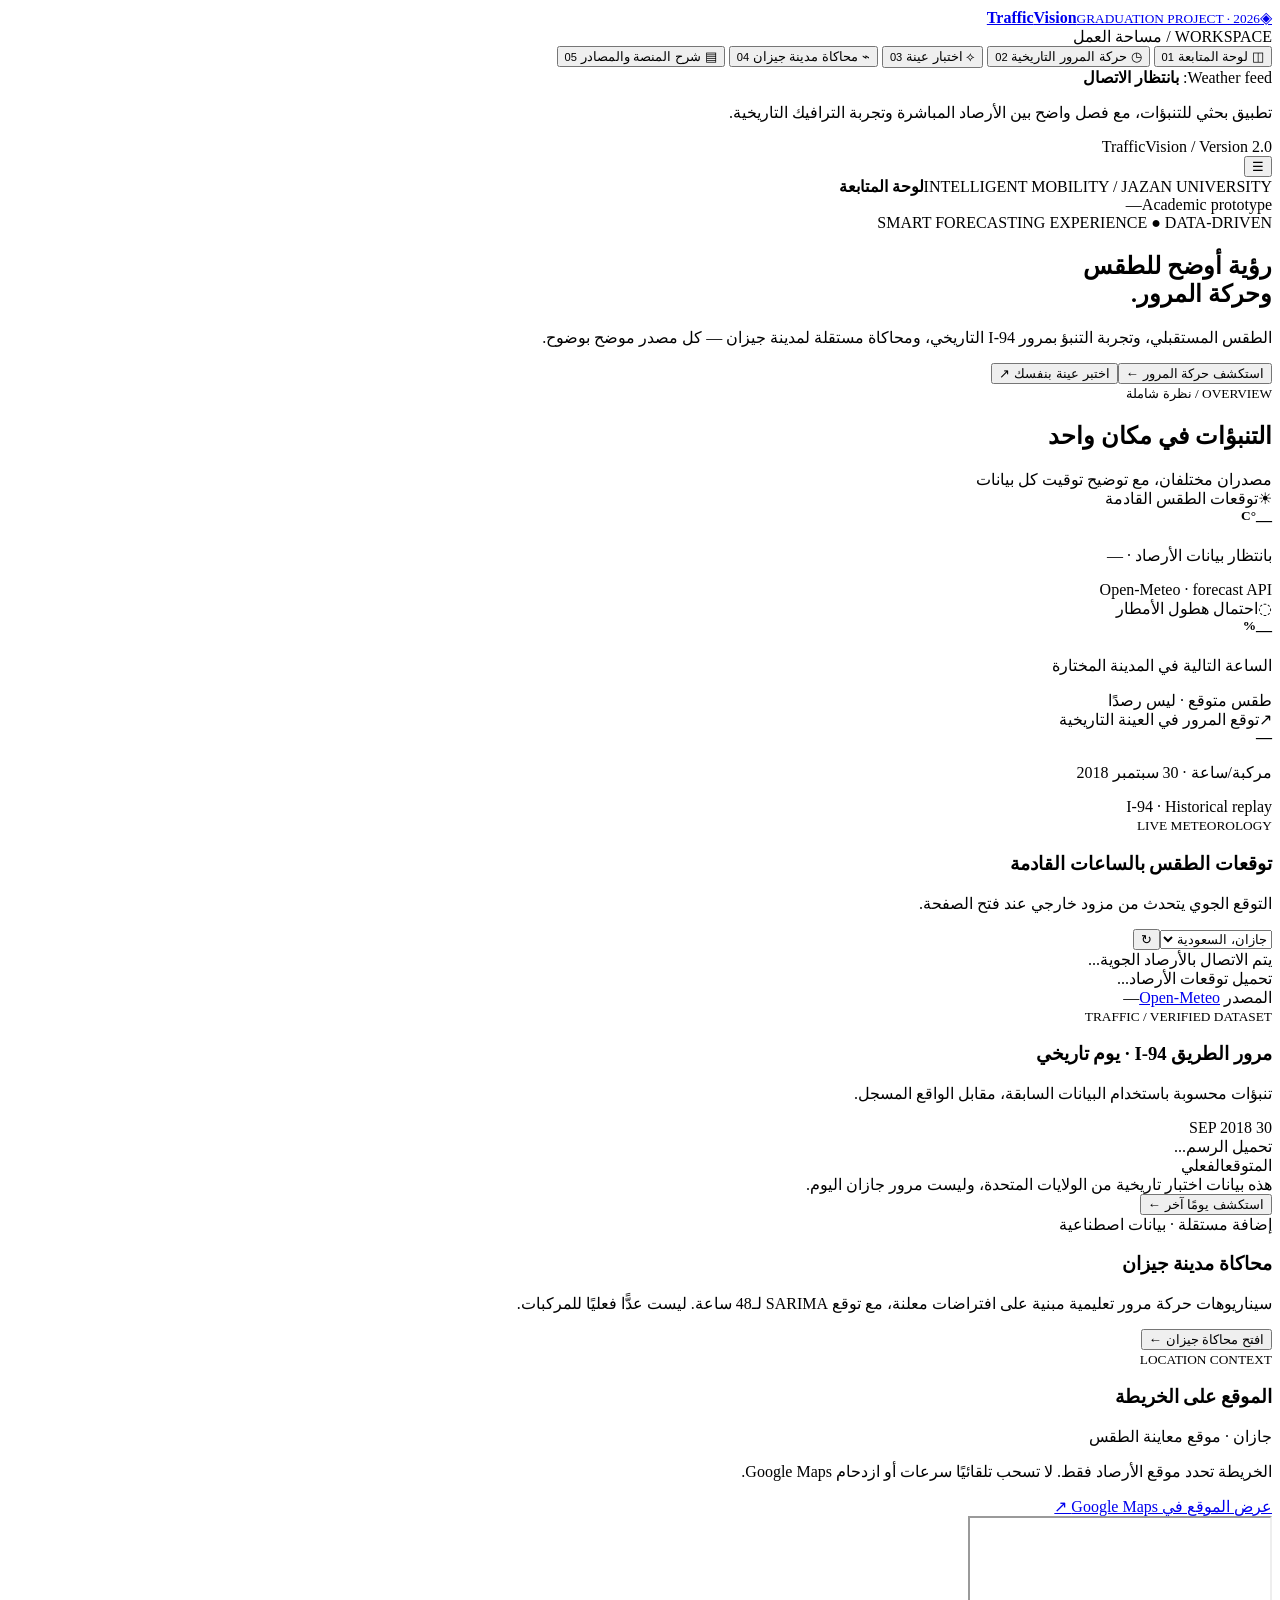
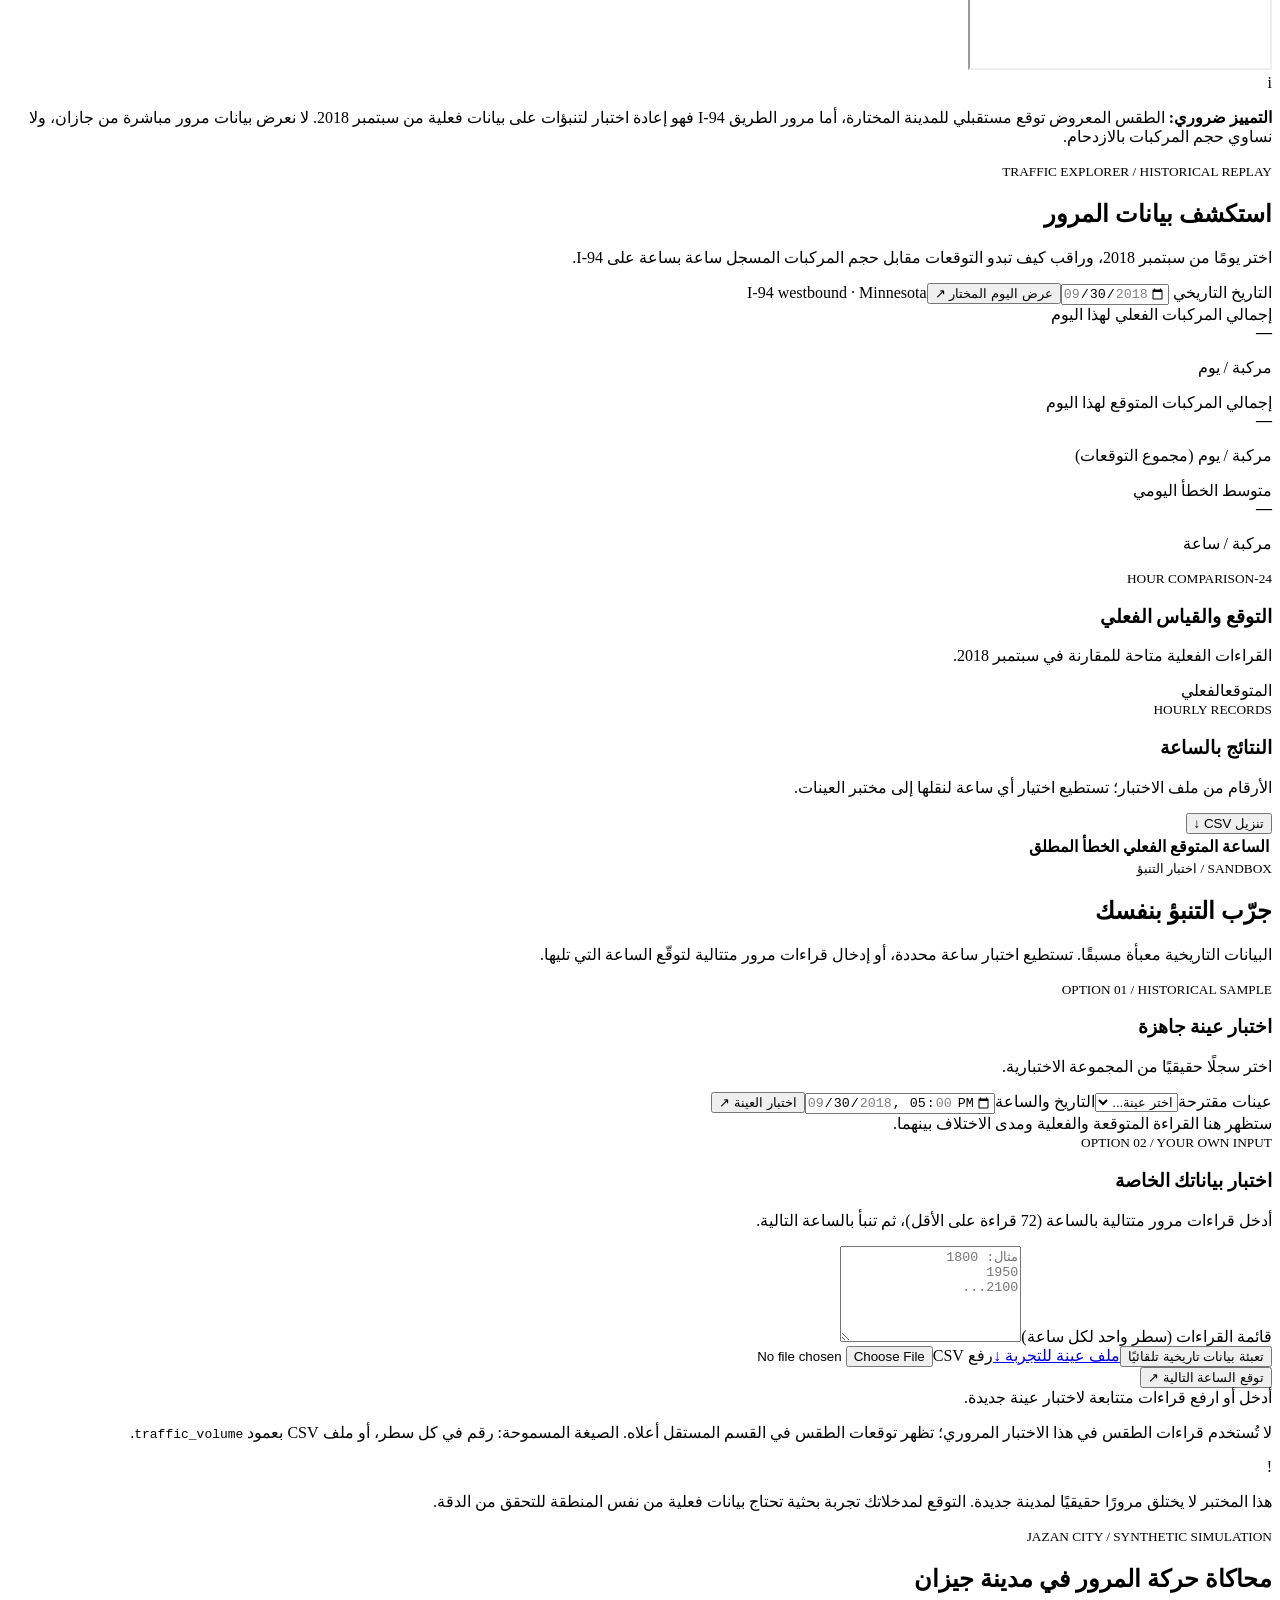
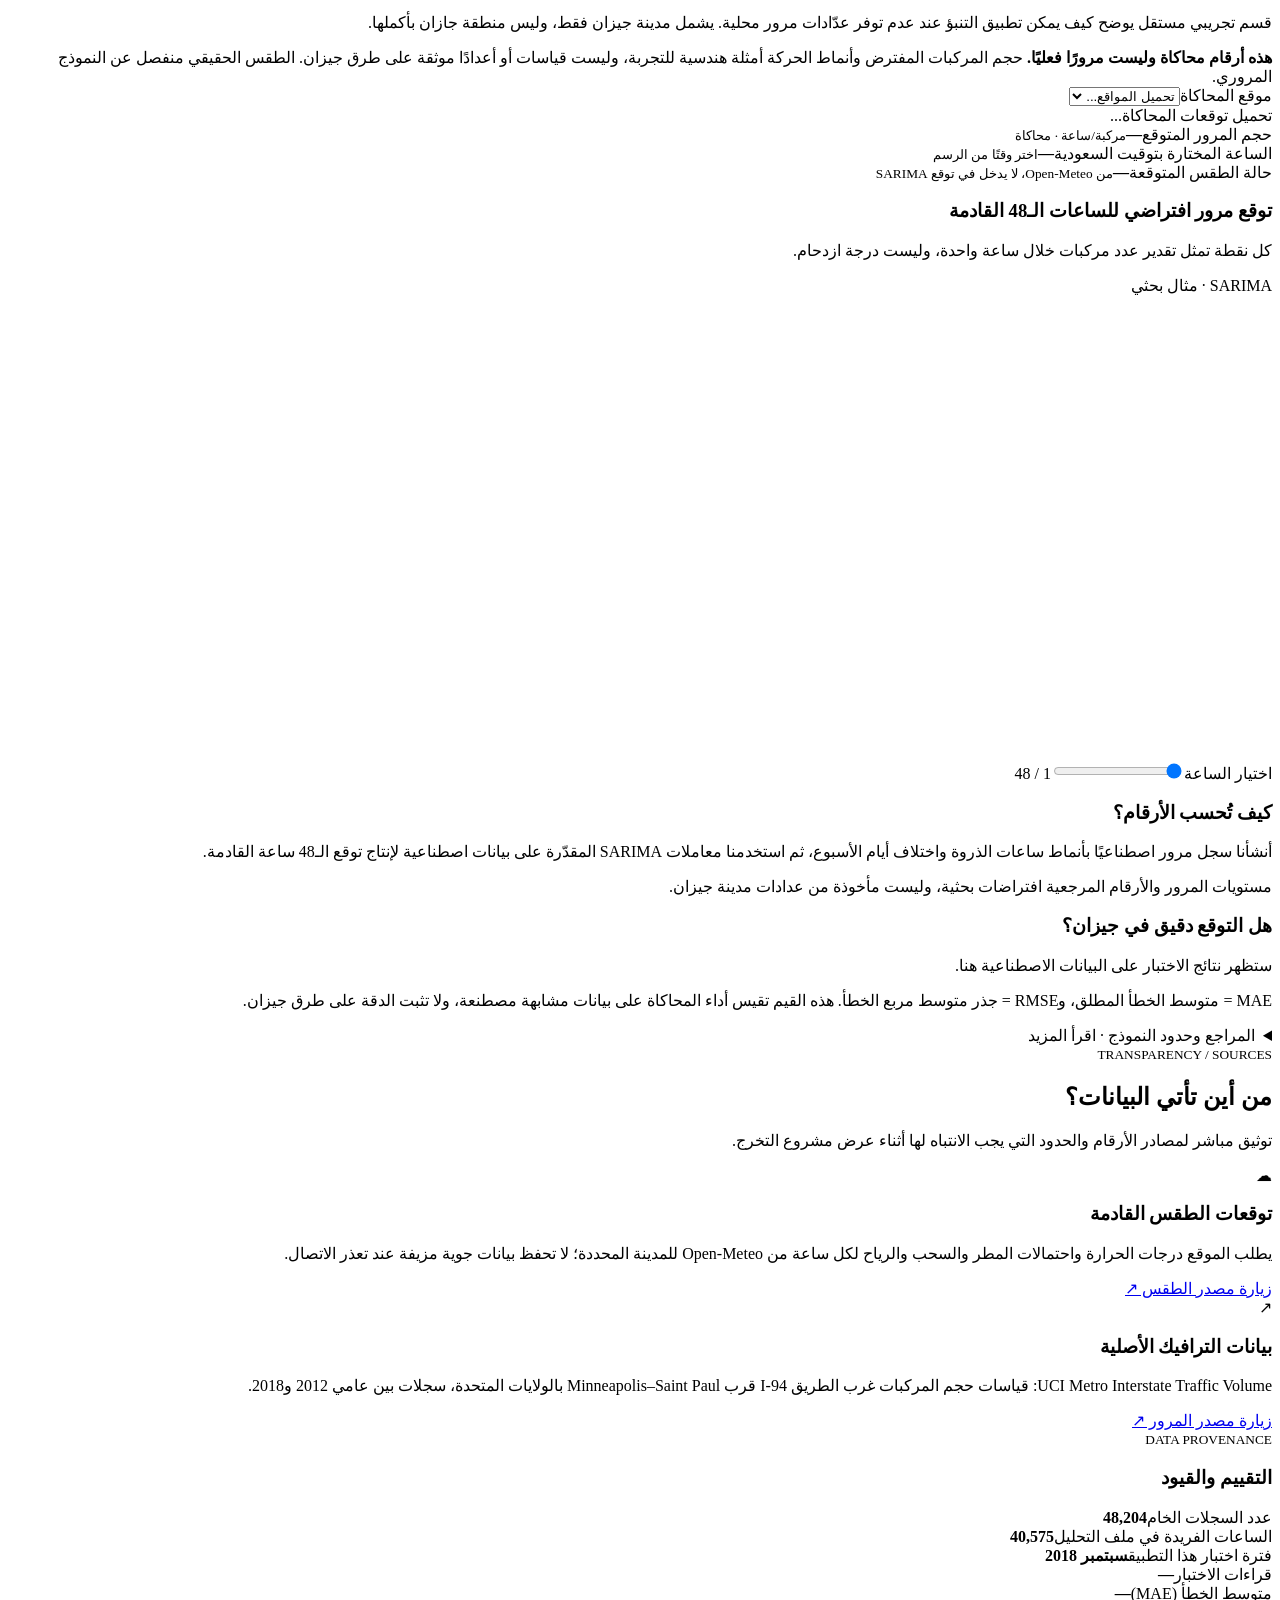
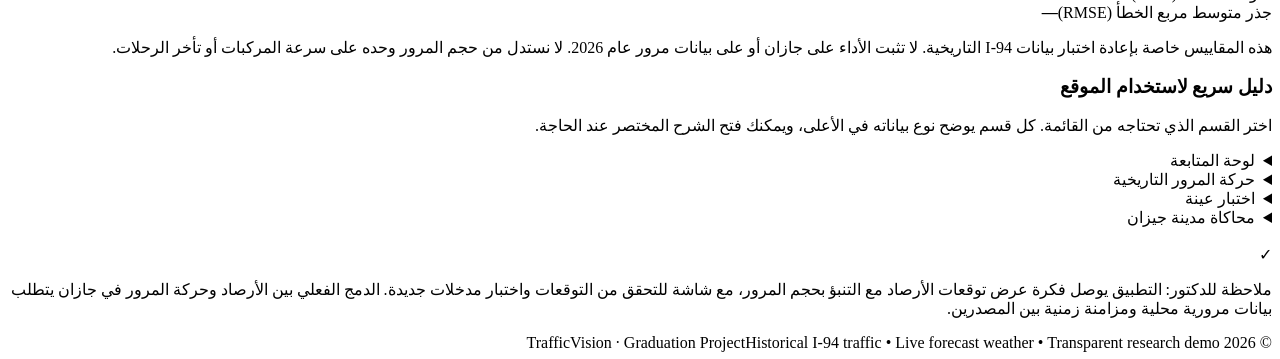
==== index.html @ 0b97400c "Add files via upload" ====
<!doctype html>
<html lang="ar" dir="rtl">
<head>
 <meta charset="utf-8"><meta name="viewport" content="width=device-width, initial-scale=1">
 <meta name="theme-color" content="#071e2c"><meta name="description" content="TrafficVision - تطبيق مشروع التخرج: طقس متوقع حي، وتنبؤ مرور قابل للاختبار من بيانات تاريخية موثقة.">
 <title>TrafficVision | Smart Traffic & Weather</title>
 <link rel="icon" href="/static/icon.svg" type="image/svg+xml">
 <link rel="preconnect" href="https://fonts.googleapis.com"><link rel="preconnect" href="https://fonts.gstatic.com" crossorigin>
 <link href="https://fonts.googleapis.com/css2?family=IBM+Plex+Sans+Arabic:wght@400;500;600;700&family=DM+Sans:wght@400;500;600;700;800&display=swap" rel="stylesheet">
 <link rel="stylesheet" href="/static/style.css">
 <script src="/static/app.js" defer></script>
</head>
<body>
<div class="layout">
 <aside class="sidebar" id="sidebar">
  <a class="brand" href="#overview"><span class="logo">◈</span><span><strong>Traffic<span>Vision</span></strong><small>GRADUATION PROJECT · 2026</small></span></a>
  <div class="nav-label">WORKSPACE / مساحة العمل</div>
  <nav class="navigation">
   <button class="nav active" data-screen="overview"><span class="nav-icon">◫</span> لوحة المتابعة <small>01</small></button>
   <button class="nav" data-screen="history"><span class="nav-icon">◷</span> حركة المرور التاريخية <small>02</small></button>
   <button class="nav" data-screen="lab"><span class="nav-icon">⟡</span> اختبار عينة <small>03</small></button>
   <button class="nav" data-screen="jazan"><span class="nav-icon">⌁</span> محاكاة مدينة جيزان <small>04</small></button>
   <button class="nav" data-screen="sources"><span class="nav-icon">▤</span> شرح المنصة والمصادر <small>05</small></button>
  </nav>
  <div class="sidebar-bottom"><div class="pulse-line"><i></i><span>Weather feed: <b id="side-weather">بانتظار الاتصال</b></span></div><p>تطبيق بحثي للتنبؤات، مع فصل واضح بين الأرصاد المباشرة وتجربة الترافيك التاريخية.</p><span class="edition">TrafficVision / Version 2.0</span></div>
 </aside>
 <div class="workspace">
  <header class="topbar"><div class="titlebar"><button class="menu" id="menuButton" aria-label="إظهار القائمة">☰</button><div><span class="breadcrumbs">INTELLIGENT MOBILITY / JAZAN UNIVERSITY</span><strong id="headerName">لوحة المتابعة</strong></div></div><div class="top-right"><span class="pill"><span class="pulse"></span>Academic prototype</span><span class="top-clock" id="clock">—</span></div></header>
  <main>
   <section id="overview" class="screen active">
    <div class="hero"><div><span class="hero-label">SMART FORECASTING EXPERIENCE <em>●</em> DATA-DRIVEN</span><h1>رؤية أوضح للطقس<br>وحركة <span>المرور.</span></h1><p>الطقس المستقبلي، وتجربة التنبؤ بمرور I‑94 التاريخي، ومحاكاة مستقلة لمدينة جيزان — كل مصدر موضح بوضوح.</p><div class="hero-links"><button class="btn light" data-go="history">استكشف حركة المرور <span>←</span></button><button class="btn outline-light" data-go="lab">اختبر عينة بنفسك ↗</button></div></div></div>
    <div class="section-heading"><div><small class="eyebrow">OVERVIEW / نظرة شاملة</small><h2>التنبؤات في مكان واحد</h2></div><span class="subtle">مصدران مختلفان، مع توضيح توقيت كل بيانات</span></div>
    <div class="kpis">
     <article class="kpi"><div class="kpi-label"><span class="kpi-icon sun">☀</span><span>توقعات الطقس القادمة</span></div><strong id="kpi-temp">—<sup>°C</sup></strong><p><span id="kpi-weather-desc">بانتظار بيانات الأرصاد</span> · <span id="kpi-weather-hour">—</span></p><span class="source-tag">Open-Meteo · forecast API</span></article>
     <article class="kpi"><div class="kpi-label"><span class="kpi-icon rain">◌</span><span>احتمال هطول الأمطار</span></div><strong id="kpi-rain">—<sup>%</sup></strong><p>الساعة التالية في المدينة المختارة</p><span class="source-tag">طقس متوقع · ليس رصدًا</span></article>
     <article class="kpi"><div class="kpi-label"><span class="kpi-icon traffic">↗</span><span>توقع المرور في العينة التاريخية</span></div><strong id="kpi-traffic">—</strong><p>مركبة/ساعة · <span id="kpi-traffic-time">30 سبتمبر 2018</span></p><span class="source-tag" id="kpi-traffic-source">I‑94 · Historical replay</span></article>
    </div>
    <div class="split main-split">
     <article class="panel"><div class="panel-head"><div><small class="eyebrow">LIVE METEOROLOGY</small><h3>توقعات الطقس بالساعات القادمة</h3><p>التوقع الجوي يتحدث من مزود خارجي عند فتح الصفحة.</p></div><div class="head-actions"><select id="city" aria-label="مدينة الطقس"><option value="jazan">جازان، السعودية</option><option value="minneapolis">مينيسوتا، أمريكا</option></select><button class="icon-btn" id="refresh" aria-label="تحديث بيانات الطقس">↻</button></div></div><div id="weather-status" class="info-banner">يتم الاتصال بالأرصاد الجوية...</div><div id="weather-list" class="forecast-list"><div class="loader">تحميل توقعات الأرصاد...</div></div><div class="panel-foot">المصدر <a href="https://open-meteo.com/en/docs" target="_blank" rel="noopener noreferrer">Open-Meteo</a><span id="weather-update">—</span></div></article>
     <article class="panel"><div class="panel-head"><div><small class="eyebrow">TRAFFIC / VERIFIED DATASET</small><h3>مرور الطريق I‑94 · يوم تاريخي</h3><p>تنبؤات محسوبة باستخدام البيانات السابقة، مقابل الواقع المسجل.</p></div><span class="badge-gray">30 SEP 2018</span></div><div class="mini-chart" id="overview-chart"><div class="loader">تحميل الرسم...</div></div><div class="legend"><span><i class="dot teal"></i>المتوقع</span><span><i class="dot violet"></i>الفعلي</span></div><div class="history-message">هذه بيانات اختبار تاريخية من الولايات المتحدة، وليست مرور جازان اليوم.</div><button class="text-link" data-go="history">استكشف يومًا آخر ←</button></article>
    </div>
    <div class="jazan-entry"><div><span class="tag-soft">إضافة مستقلة · بيانات اصطناعية</span><h3>محاكاة مدينة جيزان</h3><p>سيناريوهات حركة مرور تعليمية مبنية على افتراضات معلنة، مع توقع SARIMA لـ48 ساعة. ليست عدًّا فعليًا للمركبات.</p></div><button class="btn dark" data-go="jazan">افتح محاكاة جيزان ←</button></div>
    <article class="panel map-context"><div><small class="eyebrow">LOCATION CONTEXT</small><h3>الموقع على الخريطة</h3><p id="map-region">جازان · موقع معاينة الطقس</p><p>الخريطة تحدد موقع الأرصاد فقط. لا تسحب تلقائيًا سرعات أو ازدحام Google Maps.</p><a id="map-link" href="https://www.google.com/maps/search/?api=1&query=Jazan" target="_blank" rel="noopener noreferrer">عرض الموقع في Google Maps ↗</a></div><iframe id="map-frame" loading="lazy" title="خريطة المدينة المختارة" referrerpolicy="no-referrer" aria-label="خريطة توضح موقع المدينة"></iframe></article>
    <div class="notice"><span>i</span><p><b>التمييز ضروري:</b> الطقس المعروض توقع مستقبلي للمدينة المختارة، أما مرور الطريق I‑94 فهو إعادة اختبار لتنبؤات على بيانات فعلية من سبتمبر 2018. لا نعرض بيانات مرور مباشرة من جازان، ولا نساوي حجم المركبات بالازدحام.</p></div>
   </section>
   <section id="history" class="screen">
    <div class="page-intro"><small class="eyebrow">TRAFFIC EXPLORER / HISTORICAL REPLAY</small><h1>استكشف بيانات المرور</h1><p>اختر يومًا من سبتمبر 2018، وراقب كيف تبدو التوقعات مقابل حجم المركبات المسجل ساعة بساعة على I‑94.</p></div>
    <div class="toolbar"><label>التاريخ التاريخي <input id="traffic-date" type="date" min="2018-09-01" max="2018-09-30" value="2018-09-30"></label><button class="btn dark" id="load-date">عرض اليوم المختار ↗</button><span class="toolbar-note">I‑94 westbound · Minnesota</span></div>
    <div class="kpis compact"><article class="kpi"><div class="kpi-label">إجمالي المركبات الفعلي لهذا اليوم</div><strong id="day-actual">—</strong><p>مركبة / يوم</p></article><article class="kpi"><div class="kpi-label">إجمالي المركبات المتوقع لهذا اليوم</div><strong id="day-forecast">—</strong><p>مركبة / يوم (مجموع التوقعات)</p></article><article class="kpi"><div class="kpi-label">متوسط الخطأ اليومي</div><strong id="day-error">—</strong><p>مركبة / ساعة</p></article></div>
    <article class="panel chart-panel"><div class="panel-head"><div><small class="eyebrow">24-HOUR COMPARISON</small><h3>التوقع والقياس الفعلي</h3><p id="traffic-chart-note">القراءات الفعلية متاحة للمقارنة في سبتمبر 2018.</p></div></div><div id="traffic-chart" class="big-chart"></div><div class="legend"><span><i class="dot teal"></i>المتوقع</span><span><i class="dot violet"></i>الفعلي</span></div></article>
    <article class="panel"><div class="panel-head"><div><small class="eyebrow">HOURLY RECORDS</small><h3>النتائج بالساعة</h3><p>الأرقام من ملف الاختبار؛ تستطيع اختيار أي ساعة لنقلها إلى مختبر العينات.</p></div><button id="download-day" class="btn secondary">تنزيل CSV ↓</button></div><div class="table-scroller"><table><thead><tr><th>الساعة</th><th>المتوقع</th><th>الفعلي</th><th>الخطأ المطلق</th><th></th></tr></thead><tbody id="traffic-rows"></tbody></table></div></article>
   </section>
   <section id="lab" class="screen">
    <div class="page-intro"><small class="eyebrow">SANDBOX / اختبار التنبؤ</small><h1>جرّب التنبؤ بنفسك</h1><p>البيانات التاريخية معبأة مسبقًا. تستطيع اختبار ساعة محددة، أو إدخال قراءات مرور متتالية لتوقّع الساعة التي تليها.</p></div>
    <div class="lab-grid"><article class="panel"><div class="panel-head"><div><small class="eyebrow">OPTION 01 / HISTORICAL SAMPLE</small><h3>اختبار عينة جاهزة</h3><p>اختر سجلًا حقيقيًا من المجموعة الاختبارية.</p></div></div><form id="sample-form"><label class="form-label">عينات مقترحة<select id="sample-presets"><option value="">اختر عينة...</option></select></label><label class="form-label">التاريخ والساعة<input id="sample-time" type="datetime-local" min="2018-09-01T00:00" max="2018-09-30T23:00" value="2018-09-30T17:00" required step="3600"></label><button type="submit" class="btn dark wide">اختبار العينة ↗</button></form><div id="sample-result" class="result-empty">ستظهر هنا القراءة المتوقعة والفعلية ومدى الاختلاف بينهما.</div></article>
    <article class="panel"><div class="panel-head"><div><small class="eyebrow">OPTION 02 / YOUR OWN INPUT</small><h3>اختبار بياناتك الخاصة</h3><p>أدخل قراءات مرور متتالية بالساعة (72 قراءة على الأقل)، ثم تنبأ بالساعة التالية.</p></div></div><label class="form-label">قائمة القراءات (سطر واحد لكل ساعة)<textarea id="manual-readings" rows="6" placeholder="مثال: 1800&#10;1950&#10;2100..."></textarea></label><div class="input-actions"><button class="btn secondary" id="fill-demo">تعبئة بيانات تاريخية تلقائيًا</button><a class="upload-label" href="/static/sample_72_hours.csv" download>ملف عينة للتجربة ↓</a><label class="upload-label">رفع CSV<input id="upload-csv" type="file" accept=".csv,text/csv"></label></div><button class="btn dark wide" id="manual-run">توقع الساعة التالية ↗</button><div id="manual-result" class="result-empty">أدخل أو ارفع قراءات متتابعة لاختبار عينة جديدة.</div><p class="inline-note">لا تُستخدم قراءات الطقس في هذا الاختبار المروري؛ تظهر توقعات الطقس في القسم المستقل أعلاه. الصيغة المسموحة: رقم في كل سطر، أو ملف CSV بعمود <code>traffic_volume</code>.</p></article></div>
    <div class="notice"><span>!</span><p>هذا المختبر لا يختلق مرورًا حقيقيًا لمدينة جديدة. التوقع لمدخلاتك تجربة بحثية تحتاج بيانات فعلية من نفس المنطقة للتحقق من الدقة.</p></div>
   </section>

   <section id="jazan" class="screen" aria-labelledby="jazan-title">
    <div class="page-intro"><small class="eyebrow">JAZAN CITY / SYNTHETIC SIMULATION</small><h1 id="jazan-title">محاكاة حركة المرور في مدينة جيزان</h1><p>قسم تجريبي مستقل يوضح كيف يمكن تطبيق التنبؤ عند عدم توفر عدّادات مرور محلية. يشمل مدينة جيزان فقط، وليس منطقة جازان بأكملها.</p></div>
    <div class="sim-alert" role="note"><strong>هذه أرقام محاكاة وليست مرورًا فعليًا.</strong> حجم المركبات المفترض وأنماط الحركة أمثلة هندسية للتجربة، وليست قياسات أو أعدادًا موثقة على طرق جيزان. الطقس الحقيقي منفصل عن النموذج المروري.</div>
    <article class="panel sim-panel">
     <div class="sim-control-row">
      <label class="sim-control">موقع المحاكاة<select id="jazan-road" aria-label="اختر محور المحاكاة"><option>تحميل المواقع...</option></select></label>
      <div class="sim-status" id="jazan-status" aria-live="polite">تحميل توقعات المحاكاة...</div>
     </div>
     <div class="sim-stats">
      <div class="sim-stat"><span>حجم المرور المتوقع</span><strong id="jazan-volume">—</strong><small>مركبة/ساعة · محاكاة</small></div>
      <div class="sim-stat"><span>الساعة المختارة بتوقيت السعودية</span><strong class="sim-small" id="jazan-time">—</strong><small>اختر وقتًا من الرسم</small></div>
      <div class="sim-stat"><span>حالة الطقس المتوقعة</span><strong class="sim-small" id="jazan-weather">—</strong><small id="jazan-weather-note">من Open-Meteo، لا يدخل في توقع SARIMA</small></div>
     </div>
     <div class="sim-chart-head"><div><h3>توقع مرور افتراضي للساعات الـ48 القادمة</h3><p>كل نقطة تمثل تقدير عدد مركبات خلال ساعة واحدة، وليست درجة ازدحام.</p></div><span class="tag-soft">SARIMA · مثال بحثي</span></div>
     <div class="sim-figure"><svg id="jazan-chart" viewBox="0 0 780 285" role="img" aria-label="الرسم البياني لتوقع حركة المرور الاصطناعية" preserveAspectRatio="xMidYMid meet"></svg></div>
     <div class="sim-slider"><label for="jazan-hour">اختيار الساعة</label><input type="range" id="jazan-hour" min="0" max="47" value="0" aria-label="حدد ساعة التنبؤ"><span id="jazan-hour-count">1 / 48</span></div>
    </article>
    <div class="sim-explain-grid">
     <article class="panel sim-info"><h3>كيف تُحسب الأرقام؟</h3><p>أنشأنا سجل مرور اصطناعيًا بأنماط ساعات الذروة واختلاف أيام الأسبوع، ثم استخدمنا معاملات SARIMA المقدّرة على بيانات اصطناعية لإنتاج توقع الـ48 ساعة القادمة.</p><p class="sim-muted">مستويات المرور والأرقام المرجعية افتراضات بحثية، وليست مأخوذة من عدادات مدينة جيزان.</p></article>
     <article class="panel sim-info"><h3>هل التوقع دقيق في جيزان؟</h3><p id="jazan-metrics">ستظهر نتائج الاختبار على البيانات الاصطناعية هنا.</p><p class="sim-muted">MAE = متوسط الخطأ المطلق، وRMSE = جذر متوسط مربع الخطأ. هذه القيم تقيس أداء المحاكاة على بيانات مشابهة مصطنعة، ولا تثبت الدقة على طرق جيزان.</p></article>
    </div>
    <details class="sim-details"><summary>المراجع وحدود النموذج · اقرأ المزيد</summary><div><p>استُخدم تقرير UN-Habitat لتحديد نطاق مدينة جيزان وسياقها العمراني، وإرشادات FHWA كمصدر لمبدأ التغير المروري عبر الساعات والأيام. <strong>لم تُستخرج أعداد مركبات محلية من هذه المراجع.</strong> تعرض خدمة Open-Meteo طقسًا متوقعًا منفصلًا، ولا تُستخدم هذه القراءات في حساب SARIMA هنا.</p><p><a href="https://unhabitat.org/jazan-city-profile" target="_blank" rel="noopener noreferrer">UN-Habitat: Jazan City Profile ↗</a> · <a href="https://www.fhwa.dot.gov/policyinformation/tmguide/tmg_2022/traffic-data-methodologies.cfm" target="_blank" rel="noopener noreferrer">FHWA: Traffic Monitoring Guide ↗</a> · <a href="https://open-meteo.com/en/docs" target="_blank" rel="noopener noreferrer">Open-Meteo ↗</a></p><p>السيناريو يشمل محور طريق الملك فهد وطريق الملك عبدالعزيز ونطاقًا افتراضيًا لوسط المدينة. وجود اسم طريق لا يعني تركيب عداد فيه، ولا يمكن استنتاج سرعة الطريق أو مدة الرحلة أو مستوى الازدحام من حجم المركبات وحده.</p></div></details>
   </section>
   <section id="sources" class="screen"><div class="page-intro"><small class="eyebrow">TRANSPARENCY / SOURCES</small><h1>من أين تأتي البيانات؟</h1><p>توثيق مباشر لمصادر الأرقام والحدود التي يجب الانتباه لها أثناء عرض مشروع التخرج.</p></div>
    <div class="source-grid"><article class="panel source-card"><span class="source-symbol">☁</span><h3>توقعات الطقس القادمة</h3><p>يطلب الموقع درجات الحرارة واحتمالات المطر والسحب والرياح لكل ساعة من Open-Meteo للمدينة المحددة؛ لا تحفظ بيانات جوية مزيفة عند تعذر الاتصال.</p><a href="https://open-meteo.com/en/docs" target="_blank" rel="noopener noreferrer">زيارة مصدر الطقس ↗</a></article><article class="panel source-card"><span class="source-symbol">↗</span><h3>بيانات الترافيك الأصلية</h3><p>UCI Metro Interstate Traffic Volume: قياسات حجم المركبات غرب الطريق I‑94 قرب Minneapolis–Saint Paul بالولايات المتحدة، سجلات بين عامي 2012 و2018.</p><a href="https://archive.ics.uci.edu/dataset/492/metro+interstate+traffic+volume" target="_blank" rel="noopener noreferrer">زيارة مصدر المرور ↗</a></article></div>
    <article class="panel"><div class="panel-head"><div><small class="eyebrow">DATA PROVENANCE</small><h3>التقييم والقيود</h3></div></div><div class="facts"><div><span>عدد السجلات الخام</span><strong>48,204</strong></div><div><span>الساعات الفريدة في ملف التحليل</span><strong>40,575</strong></div><div><span>فترة اختبار هذا التطبيق</span><strong>سبتمبر 2018</strong></div><div><span>قراءات الاختبار</span><strong id="test-count">—</strong></div><div><span>متوسط الخطأ (MAE)</span><strong id="test-mae">—</strong></div><div><span>جذر متوسط مربع الخطأ (RMSE)</span><strong id="test-rmse">—</strong></div></div><p class="small-note">هذه المقاييس خاصة بإعادة اختبار بيانات I‑94 التاريخية. لا تثبت الأداء على جازان أو على بيانات مرور عام 2026. لا نستدل من حجم المرور وحده على سرعة المركبات أو تأخر الرحلات.</p></article>
    <article class="panel sim-info" style="margin-bottom:18px"><h3>دليل سريع لاستخدام الموقع</h3><p>اختر القسم الذي تحتاجه من القائمة. كل قسم يوضح نوع بياناته في الأعلى، ويمكنك فتح الشرح المختصر عند الحاجة.</p>
     <div class="help-grid">
      <details><summary>لوحة المتابعة</summary><p>تعرض توقعات الطقس القادمة من Open-Meteo، ومثالًا منفصلًا لمقارنة التنبؤ بالمرور مع قياسات I‑94 التاريخية. لا تخلط بين المدينتين.</p></details>
      <details><summary>حركة المرور التاريخية</summary><p>اختر أي يوم في سبتمبر 2018 لرؤية المتوقع والفعلي والخطأ لكل ساعة، ويمكنك تنزيل النتائج أو نقل ساعة لمختبر الاختبار.</p></details>
      <details><summary>اختبار عينة</summary><p>إما تختار سجلًا حقيقيًا من سبتمبر 2018 للمقارنة، أو تضع 72–1000 قراءة حجم مرور بالساعة ليحسب SARIMA توقع الساعة التالية باستخدام معاملات سابقة.</p></details>
      <details><summary>محاكاة مدينة جيزان</summary><p>اختر أحد المواقع الافتراضية داخل المدينة وحدد ساعة من 48 ساعة قادمة. النتائج محاكاة وليست عدًا فعليًا ولا قياسًا مباشرًا للازدحام.</p></details>
     </div></article>
    <div class="notice"><span>✓</span><p>ملاحظة للدكتور: التطبيق يوصل فكرة عرض توقعات الأرصاد مع التنبؤ بحجم المرور، مع شاشة للتحقق من التوقعات واختبار مدخلات جديدة. الدمج الفعلي بين الأرصاد وحركة المرور في جازان يتطلب بيانات مرورية محلية ومزامنة زمنية بين المصدرين.</p></div>
   </section>
  </main>
  <footer class="footer"><span>© 2026 TrafficVision · Graduation Project</span><span>Historical I‑94 traffic • Live forecast weather • Transparent research demo</span></footer>
 </div>
</div>
<div class="toast" id="toast" role="status" aria-live="polite"></div>
</body></html>
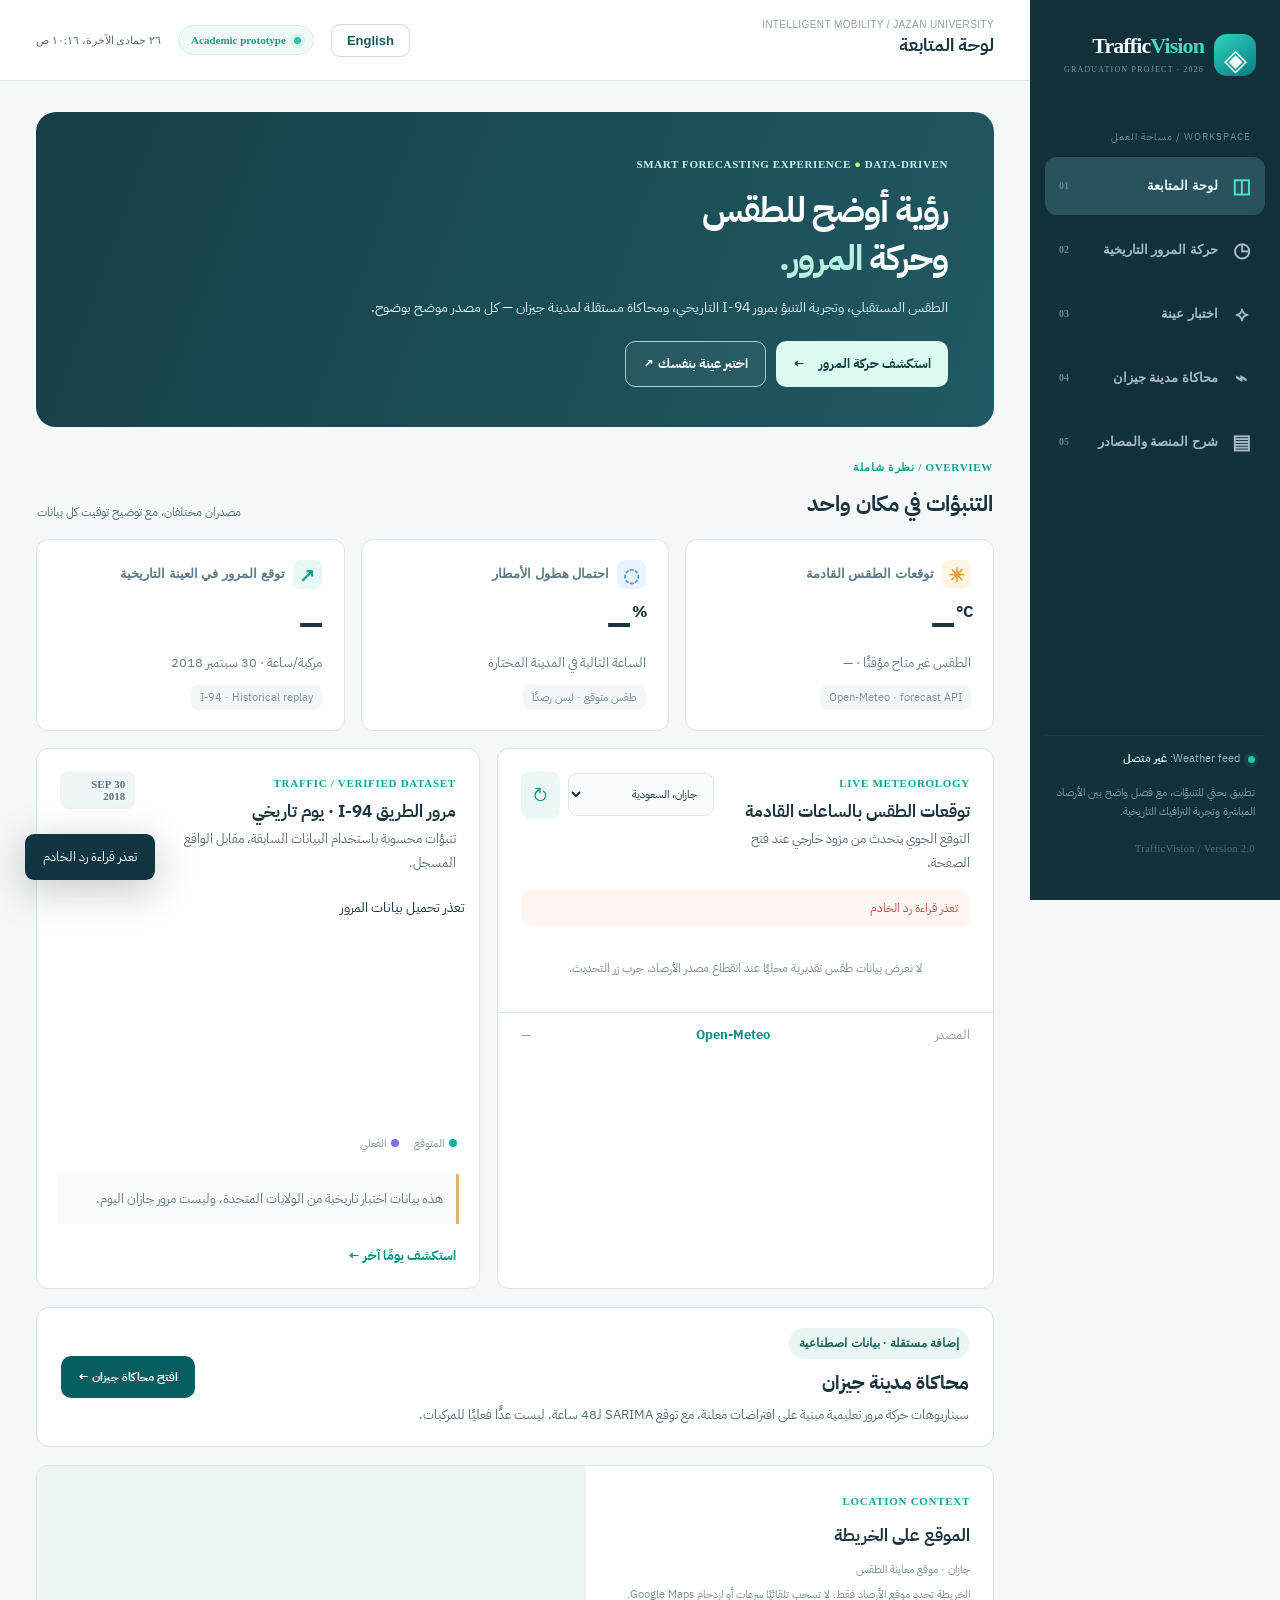
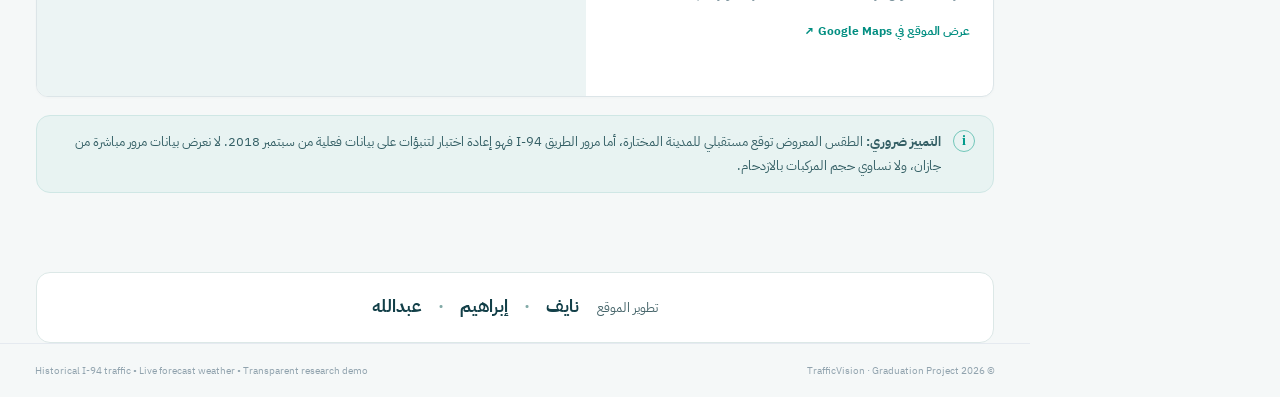
==== commit 13f925c6: "Enable language switch and credit Naif, Ibrahim, and Abdullah" ====
--- a/index.html
+++ b/index.html
@@ -9,6 +9,7 @@
  <link href="https://fonts.googleapis.com/css2?family=IBM+Plex+Sans+Arabic:wght@400;500;600;700&family=DM+Sans:wght@400;500;600;700;800&display=swap" rel="stylesheet">
  <link rel="stylesheet" href="/static/style.css">
  <script src="/static/app.js" defer></script>
+ <script src="/static/i18n.js?v=1" defer></script>
 </head>
 <body>
 <div class="layout">
@@ -25,7 +26,7 @@
   <div class="sidebar-bottom"><div class="pulse-line"><i></i><span>Weather feed: <b id="side-weather">بانتظار الاتصال</b></span></div><p>تطبيق بحثي للتنبؤات، مع فصل واضح بين الأرصاد المباشرة وتجربة الترافيك التاريخية.</p><span class="edition">TrafficVision / Version 2.0</span></div>
  </aside>
  <div class="workspace">
-  <header class="topbar"><div class="titlebar"><button class="menu" id="menuButton" aria-label="إظهار القائمة">☰</button><div><span class="breadcrumbs">INTELLIGENT MOBILITY / JAZAN UNIVERSITY</span><strong id="headerName">لوحة المتابعة</strong></div></div><div class="top-right"><span class="pill"><span class="pulse"></span>Academic prototype</span><span class="top-clock" id="clock">—</span></div></header>
+  <header class="topbar"><div class="titlebar"><button class="menu" id="menuButton" aria-label="إظهار القائمة">☰</button><div><span class="breadcrumbs">INTELLIGENT MOBILITY / JAZAN UNIVERSITY</span><strong id="headerName">لوحة المتابعة</strong></div></div><div class="top-right"><button class="language-toggle" id="language-toggle" type="button" aria-label="Switch to English" lang="en">English</button><span class="pill"><span class="pulse"></span>Academic prototype</span><span class="top-clock" id="clock">—</span></div></header>
   <main>
    <section id="overview" class="screen active">
     <div class="hero"><div><span class="hero-label">SMART FORECASTING EXPERIENCE <em>●</em> DATA-DRIVEN</span><h1>رؤية أوضح للطقس<br>وحركة <span>المرور.</span></h1><p>الطقس المستقبلي، وتجربة التنبؤ بمرور I‑94 التاريخي، ومحاكاة مستقلة لمدينة جيزان — كل مصدر موضح بوضوح.</p><div class="hero-links"><button class="btn light" data-go="history">استكشف حركة المرور <span>←</span></button><button class="btn outline-light" data-go="lab">اختبر عينة بنفسك ↗</button></div></div></div>
@@ -93,6 +94,7 @@
     <div class="notice"><span>✓</span><p>ملاحظة للدكتور: التطبيق يوصل فكرة عرض توقعات الأرصاد مع التنبؤ بحجم المرور، مع شاشة للتحقق من التوقعات واختبار مدخلات جديدة. الدمج الفعلي بين الأرصاد وحركة المرور في جازان يتطلب بيانات مرورية محلية ومزامنة زمنية بين المصدرين.</p></div>
    </section>
   </main>
+  <div class="team-credit"><span>تطوير الموقع</span><strong>نايف <i>·</i> إبراهيم <i>·</i> عبدالله</strong></div>
   <footer class="footer"><span>© 2026 TrafficVision · Graduation Project</span><span>Historical I‑94 traffic • Live forecast weather • Transparent research demo</span></footer>
  </div>
 </div>
--- a/static/style.css
+++ b/static/style.css
@@ -0,0 +1,96 @@
+:root{--ink:#122b3c;--muted:#728293;--border:#e4eaf0;--bg:#f4f7fa;--white:#fff;--teal:#00aa94;--teal2:#17bda8;--violet:#756ae3;--nav:#081e2b;--font:'IBM Plex Sans Arabic','DM Sans',sans-serif}*{box-sizing:border-box}body{margin:0;background:var(--bg);font-family:var(--font);color:var(--ink);line-height:1.65}button,input,select,textarea{font:inherit}button{cursor:pointer}button:focus-visible,a:focus-visible,input:focus-visible,select:focus-visible,textarea:focus-visible{outline:3px solid #50d7cb;outline-offset:2px}a{color:inherit;text-decoration:none}.layout{display:grid;grid-template-columns:250px minmax(0,1fr);min-height:100vh}.sidebar{background:var(--nav);color:#f7fbfc;padding:26px 15px;position:sticky;top:0;height:100vh;display:flex;flex-direction:column;min-width:0;z-index:8}.brand{display:flex;gap:10px;align-items:center;padding:8px 9px 34px}.logo{display:grid;place-items:center;background:linear-gradient(145deg,#30d4bd,#087a82);color:white;font-family:'DM Sans';border-radius:13px;width:42px;height:42px;font-size:30px}.brand strong{font-family:'DM Sans';font-size:22px;line-height:1.1;letter-spacing:-.9px;display:block}.brand strong span{color:#48d6bc}.brand small{font-family:'DM Sans';display:block;color:#7997a6;font-size:8px;letter-spacing:1.2px;margin-top:5px}.nav-label{font-size:10px;color:#6a889a;letter-spacing:1px;margin:17px 14px 12px}.navigation{display:grid;gap:6px}.nav{display:flex;align-items:center;gap:13px;width:100%;text-align:right;border:0;color:#a4b8c5;background:transparent;border-radius:12px;padding:12px 14px;font-size:13px;font-weight:600}.nav.active{background:#173a47;color:#ecfffc}.nav.active .nav-icon{color:#4ae4d0}.nav:hover{background:#183344}.nav small{font-family:'DM Sans';font-size:10px;color:#638494;margin-right:auto}.nav-icon{font-family:'DM Sans';font-size:20px;width:20px;text-align:center}.sidebar-bottom{margin-top:auto;padding:14px 10px;border-top:1px solid #1b3847}.pulse-line{display:flex;align-items:center;gap:8px;color:#9bb7c3;font-size:11px}.pulse-line i,.pulse{display:inline-block;width:7px;height:7px;background:#23c3ad;border-radius:50%;box-shadow:0 0 0 4px #23c3ad1a}.pulse-line b{color:#dcfff9}.sidebar-bottom p{font-size:11px;color:#7e99a9;line-height:1.8;margin:14px 0}.edition{font:10px 'DM Sans';letter-spacing:.5px;color:#527382}.workspace{min-width:0;display:flex;flex-direction:column}.topbar{height:81px;background:#fff;border-bottom:1px solid var(--border);display:flex;align-items:center;justify-content:space-between;padding:0 36px;gap:12px}.titlebar{display:flex;align-items:center;gap:12px}.titlebar div{display:flex;flex-direction:column}.breadcrumbs{font:10px 'DM Sans',sans-serif;letter-spacing:1.2px;color:#8e9fac}.titlebar strong{font-size:18px}.top-right{display:flex;align-items:center;gap:17px}.pill{font:600 11px 'DM Sans';background:#effaf6;border:1px solid #d1f0e7;border-radius:30px;color:#24997e;padding:8px 12px;display:flex;align-items:center;gap:8px}.top-clock{font:11px 'DM Sans';color:var(--muted);white-space:nowrap}.menu{display:none;border:0;background:transparent;font-size:22px;color:var(--ink)}main{flex:1;width:100%;max-width:1570px;padding:31px 36px 55px;margin:0 auto}.screen{display:none;animation:fade .25s ease}.screen.active{display:block}@keyframes fade{from{opacity:.25;transform:translateY(7px)}to{opacity:1;transform:none}}.hero{background:linear-gradient(110deg,#0c2735,#0f4145 58%,#096961);padding:40px 46px;border-radius:20px;position:relative;overflow:hidden;display:flex;justify-content:space-between;min-height:282px;color:#fff}.hero::before{content:'';position:absolute;inset:0;background-image:radial-gradient(#ffffff1e 1px,transparent 1px);background-size:22px 22px;mask-image:linear-gradient(to left,#000,transparent 70%)}.hero>div{position:relative;z-index:1}.hero-label{font:600 10px 'DM Sans';letter-spacing:1.3px;color:#80dccf}.hero-label em{font-style:normal;color:#c7f27d}.hero h1{font-size:36px;line-height:1.36;letter-spacing:-1px;margin:15px 0}.hero h1 span{color:#55e4cb}.hero p{font-size:12px;line-height:2;color:#b9dbd8;max-width:580px;margin:0 0 20px}.hero-links{display:flex;gap:10px}.btn{border:0;border-radius:10px;padding:11px 17px;font-size:12px;font-weight:700;display:inline-flex;align-items:center;justify-content:center;gap:14px;transition:.2s ease}.btn:hover{transform:translateY(-1px)}.btn.light{background:#41d7bd;color:#073e3b}.btn.outline-light{background:#ffffff0d;color:#e7fffb;border:1px solid #ffffff4d}.btn.dark{color:#fff;background:#075e61}.btn.secondary{color:#175b5f;background:#e6f5f3;border:1px solid #c7ebe7}.btn.wide{width:100%}.hero-orbit{width:230px;height:230px;position:relative;margin:0 34px;display:grid;place-items:center;flex-shrink:0}.orbit{position:absolute;border:1px solid #79efe543;border-radius:50%}.o1{inset:11px}.o2{inset:40px}.o3{inset:69px}.orbit-center{width:78px;height:78px;background:#38c5af1e;border:1px solid #7ce6d5;display:flex;align-items:center;justify-content:center;flex-direction:column;border-radius:50%;font:800 27px 'DM Sans';color:#affcf0;box-shadow:0 0 50px #22c6ba29}.orbit-center span{font:10px 'DM Sans';letter-spacing:3px}.orbit-badge{position:absolute;background:#1f5455e8;border:1px solid #65d7c45e;border-radius:30px;color:#a9eee5;font:9px 'DM Sans';padding:7px 12px}.b1{top:21px;right:-17px}.b2{bottom:35px;left:-33px}.section-heading{display:flex;align-items:end;justify-content:space-between;margin:28px 1px 16px;gap:15px}.eyebrow{font:700 10px 'DM Sans';letter-spacing:1.4px;color:#08a58f}.section-heading h2{font-size:22px;margin:6px 0 0}.subtle{font-size:11px;color:var(--muted)}.kpis{display:grid;grid-template-columns:repeat(3,minmax(0,1fr));gap:16px;margin-bottom:17px}.kpi{background:#fff;border:1px solid var(--border);border-radius:16px;padding:20px 22px;min-width:0}.kpi-label{display:flex;align-items:center;gap:8px;color:#607b8a;font-size:12px;font-weight:600}.kpi-icon{width:29px;height:29px;border-radius:8px;display:grid;place-items:center;font-size:19px}.sun{background:#fff5e3;color:#ed9d39}.rain{background:#eaf2ff;color:#5e9adc}.traffic{background:#e7f8f4;color:#03a18d}.kpi strong{font:800 35px 'DM Sans',var(--font);letter-spacing:-1.7px;display:block;margin:11px 0 1px;direction:ltr;text-align:right}.kpi strong sup{font-size:16px;vertical-align:top;margin-left:3px}.kpi p{font-size:11px;color:#617b8c;margin:4px 0 10px}.source-tag{display:inline-block;color:#7791a0;background:#f2f6f7;font:10px 'DM Sans',var(--font);padding:4px 9px;border-radius:8px;direction:ltr}.split{display:grid;grid-template-columns:1.12fr 1fr;gap:17px}.panel{background:var(--white);border:1px solid var(--border);border-radius:17px;min-width:0;overflow:hidden}.panel-head{padding:22px 23px 15px;display:flex;align-items:flex-start;justify-content:space-between;gap:15px}.panel-head h3{font-size:17px;line-height:1.4;margin:6px 0 3px}.panel-head p{font-size:11px;color:var(--muted);margin:0}.head-actions{display:flex;gap:8px;align-items:center}.head-actions select,.toolbar input,.form-label input,.form-label select,.form-label textarea{background:#f9fbfc;border:1px solid #dbe6e9;border-radius:9px;color:var(--ink);padding:11px 12px;min-width:0}.head-actions select{font-size:11px;width:146px}.icon-btn{background:#ecf7f5;border:0;border-radius:9px;color:#028b82;padding:9px 12px;font-size:18px}.info-banner{background:#f2f9f8;color:#477b78;margin:0 23px;padding:8px 12px;border-radius:9px;font-size:11px}.info-banner.error{background:#fff5f3;color:#ad5a46}.forecast-list{padding:7px 22px 10px}.weather-row{display:grid;grid-template-columns:80px 36px 1fr 70px 69px;align-items:center;gap:10px;border-bottom:1px solid #eff2f5;padding:12px 1px;font-size:12px}.weather-row:last-child{border:0}.weather-row .time{font:600 11px 'DM Sans';direction:ltr;text-align:right;color:#718694}.weather-row .emoji{font-size:21px}.weather-row .desc{font-weight:600}.weather-row .temp{font:700 15px 'DM Sans';direction:ltr}.weather-row .rainchance{font:11px 'DM Sans';color:#5a8cae;direction:ltr;text-align:left}.panel-foot{padding:11px 23px 18px;display:flex;align-items:center;justify-content:space-between;border-top:1px solid var(--border);font-size:10px;color:#8c9fac}.panel-foot a,.text-link,.source-card a{color:#058f82;font-weight:700}.badge-gray{background:#f0f5f7;color:#5b7182;border-radius:8px;padding:7px 10px;font:700 10px 'DM Sans'}.mini-chart{height:235px;padding:6px 14px}.mini-chart svg,.big-chart svg{width:100%;height:100%;overflow:visible}.gridline{stroke:#eaf0f3;stroke-width:1}.axistext{fill:#8c9fac;font:10px 'DM Sans'}.line-pred{stroke:#0cae98;stroke-width:3;fill:none;stroke-linejoin:round;stroke-linecap:round}.line-actual{stroke:#8178e7;stroke-width:2.5;fill:none;stroke-linejoin:round;stroke-linecap:round}.area-traffic{fill:#10bca51a}.legend{display:flex;gap:15px;align-items:center;font-size:11px;color:#8395a1;padding:10px 22px}.dot{width:8px;height:8px;display:inline-block;border-radius:50%;margin-left:5px}.dot.teal{background:#06b19c}.dot.violet{background:#8071e9}.history-message{margin:10px 20px;background:#f8fafb;padding:13px;border-right:3px solid #e2b36e;color:#657983;font-size:11px}.text-link{display:block;background:none;border:0;padding:11px 23px 21px;font-size:11px}.notice{display:flex;align-items:flex-start;gap:12px;margin-top:18px;background:#ecf7f7;border:1px solid #d9eeea;border-radius:14px;padding:14px 18px;color:#436e72}.notice span{display:grid;place-items:center;width:22px;height:22px;border:1px solid #72c7ba;border-radius:50%;color:#009b8c;font:700 14px 'DM Sans';flex-shrink:0}.notice p{margin:0;font-size:11px;line-height:1.9}.page-intro{margin:13px 0 25px}.page-intro h1{font-size:31px;margin:7px 0}.page-intro p{font-size:13px;color:#6a8391;max-width:670px;margin:3px 0}.toolbar{display:flex;align-items:end;gap:14px;flex-wrap:wrap;margin-bottom:18px}.toolbar label{font-size:11px;color:#617987;display:flex;flex-direction:column;gap:5px}.toolbar input{font:600 13px 'DM Sans';min-width:200px;color:var(--ink)}.toolbar-note{color:#7e929e;font:11px 'DM Sans';margin-right:auto;padding-bottom:12px}.kpis.compact .kpi{padding:17px 22px}.compact .kpi strong{font-size:29px}.chart-panel{margin-bottom:17px}.big-chart{height:350px;padding:0 17px}.table-scroller{overflow:auto;padding:4px 23px 22px}table{border-collapse:collapse;width:100%;white-space:nowrap;text-align:right;font-size:12px}th{padding:13px 11px;color:#7d8f9d;background:#f6f9fa;font-size:11px;font-weight:600}td{padding:11px;border-bottom:1px solid #ecf0f3;color:#345269}td.numeric{font-family:'DM Sans';direction:ltr;text-align:right}.small-button{border:0;background:#e7f6f3;color:#058f83;border-radius:7px;padding:6px 11px;font-size:10px}.lab-grid,.source-grid{display:grid;grid-template-columns:1fr 1fr;gap:18px;margin-bottom:18px}.lab-grid .panel{padding-bottom:22px}.lab-grid form,.lab-grid .panel>.form-label,.lab-grid .input-actions,.lab-grid .panel>.wide,.lab-grid .result-empty,.lab-grid .result-box,.lab-grid .inline-note{margin-right:23px;margin-left:23px}.form-label{display:flex;flex-direction:column;gap:7px;font-size:12px;font-weight:700;color:#4f6472;margin-bottom:16px}.form-label input,.form-label select{width:100%}.form-label textarea{width:100%;direction:ltr;text-align:left;font:12px/1.6 'DM Sans',monospace;min-height:130px;resize:vertical}.result-empty{background:#f4f7f9;border-radius:11px;margin-top:18px;padding:18px;text-align:center;font-size:12px;color:#758994}.result-box{background:#eff9f6;border:1px solid #d2ede3;border-radius:11px;padding:18px;margin-top:17px}.result-box span{color:#617f82;font-size:11px}.result-box strong{display:block;font:800 33px 'DM Sans';color:#046d66;margin:5px 0}.result-box p{margin:7px 0 0;color:#537176;font-size:12px}.input-actions{display:flex;justify-content:space-between;gap:8px;margin-bottom:14px;flex-wrap:wrap}.upload-label{display:inline-flex;justify-content:center;align-items:center;cursor:pointer;font-size:12px;padding:11px 16px;background:#edf3f7;border-radius:10px;color:#466879}.upload-label input{display:none}.inline-note{font-size:11px;color:#83919c;line-height:1.9}.source-card{padding:24px}.source-symbol{display:grid;place-items:center;width:48px;height:48px;background:#eaf9f4;color:#10a28c;font-size:24px;border-radius:14px}.source-card h3{margin:18px 0 9px}.source-card p{font-size:12px;color:#708492;min-height:90px}.source-card a{font-size:12px}.facts{display:grid;grid-template-columns:repeat(3,1fr);gap:0;padding:8px 24px 20px}.facts div{display:flex;flex-direction:column;padding:16px;border-bottom:1px solid var(--border)}.facts span{color:#78909a;font-size:11px}.facts strong{font-size:19px;margin-top:5px}.small-note{font-size:11px;color:#7e8d9a;padding:0 24px 17px}.footer{font:10px 'DM Sans',var(--font);color:#91a3ae;display:flex;justify-content:space-between;gap:20px;border-top:1px solid #e5eaf0;padding:19px 35px}.toast{position:fixed;bottom:20px;left:25px;max-width:450px;padding:12px 18px;background:#113543;color:#fff;box-shadow:0 10px 40px #091b2740;border-radius:9px;display:none;z-index:99;font-size:13px}.toast.show{display:block}.loader{padding:24px;color:#7c8e99;text-align:center;font-size:12px}code{background:#f0f5f7;padding:2px 5px;border-radius:4px;direction:ltr;display:inline-block}@media(max-width:1200px){.layout{grid-template-columns:210px minmax(0,1fr)}main{padding:27px 23px}.hero{padding:32px}.hero-orbit{margin:0 10px;width:190px;height:190px}.split{grid-template-columns:1fr}.topbar{padding:0 25px}}@media(max-width:740px){.layout{display:block}.sidebar{position:fixed;right:-280px;width:260px;transition:right .2s;box-shadow:none}.sidebar.open{right:0;box-shadow:0 0 0 150vw #00121b80}.menu{display:block}.topbar{height:72px;padding:0 15px}.breadcrumbs{font-size:8px}.top-right .pill{display:none}.top-clock{font-size:9px}main{padding:16px 12px 35px}.hero{padding:25px 22px;min-height:initial}.hero h1{font-size:27px}.hero-orbit{display:none}.hero p{font-size:11px}.hero-links{flex-wrap:wrap}.kpis{grid-template-columns:1fr;gap:10px}.kpi{padding:13px 18px}.kpi strong{font-size:30px;margin:4px 0}.section-heading{align-items:flex-start}.subtle{max-width:120px;font-size:10px}.panel-head{padding:16px}.panel-head h3{font-size:15px}.panel-head p{font-size:10px}.weather-row{grid-template-columns:56px 25px 1fr 50px 42px;gap:5px;font-size:10px}.weather-row .temp{font-size:12px}.forecast-list{padding:8px 14px}.lab-grid,.source-grid{grid-template-columns:1fr}.facts{grid-template-columns:1fr 1fr}.page-intro h1{font-size:25px}.footer{padding:16px;flex-direction:column}.big-chart{height:255px}.mini-chart{height:200px}.toolbar{gap:8px}}
+
+.map-context{display:grid;grid-template-columns:1fr 1.35fr;margin-top:18px;min-height:230px}.map-context>div{padding:23px}.map-context h3{font-size:17px;margin:9px 0}.map-context p{color:#7a919b;font-size:11px;margin:5px 0;line-height:1.8}.map-context a{display:inline-block;color:#028e81;font-size:12px;font-weight:700;margin-top:12px}.map-context iframe{width:100%;height:100%;min-height:230px;border:0;background:#ecf4f4}@media(max-width:740px){.map-context{grid-template-columns:1fr}.map-context iframe{height:215px}}
+
+/* TrafficVision v3: quiet visual hierarchy, legible mobile controls, integrated Jazan tab. */
+:root{--ink:#1b3540;--muted:#566c76;--border:#dce5e8;--bg:#f5f8f8;--teal:#087f79;--nav:#13313b}
+body{font-size:14px;line-height:1.7}
+button,select,input,textarea{font-family:inherit;cursor:pointer}
+button:focus-visible,a:focus-visible,input:focus-visible,select:focus-visible,textarea:focus-visible,summary:focus-visible{outline:3px solid #0d978b;outline-offset:3px}
+.hero{background:linear-gradient(110deg,#173f47,#205963);min-height:230px;align-items:center;box-shadow:none}
+.hero::before{display:none}
+.hero h1{font-size:clamp(26px,3vw,35px);line-height:1.38;margin:11px 0 12px}
+.hero h1 span{color:#b5f2e1}
+.hero p{font-size:14px;line-height:1.85;max-width:680px;color:#e0f2f1}
+.hero-label{letter-spacing:.6px;color:#c6f1e8;font-size:11px}
+.hero-links .btn{font-size:13px}
+.hero .btn.light{background:#dcfaf0;color:#10423f}
+.hero .btn.outline-light{color:white;border:1px solid #a4ccc9}
+.panel,.kpi{border-radius:12px;box-shadow:0 1px 3px rgba(18,43,55,.025)}
+.panel-head p,.page-intro p,.source-card p,.kpi p,.history-message,.notice p,.small-note,.inline-note{font-size:13px;line-height:1.85}
+.kpi-label,.weather-row,.form-label,.panel-foot,.table-scroller table,.toolbar label,.text-link,.source-card a{font-size:13px}
+.kpi strong{font-size:31px}
+.kpi .source-tag{font-size:11px}
+.weather-row .time,.weather-row .rainchance{font-size:12px}
+.nav{font-size:13px}
+.nav:hover{background:#264753}
+.nav.active{background:#28535d}
+.eyebrow{letter-spacing:.7px;font-size:11px}
+.subtle{font-size:12px}
+.info-banner{font-size:12px}
+.badge-gray{font-size:11px}
+.notice{background:#e8f3f2;border-color:#cfe7e5;color:#345f65}
+.page-intro h1{font-size:29px}
+.breadcrumbs{letter-spacing:.4px}
+.top-clock{white-space:nowrap}
+@media(prefers-reduced-motion:reduce){*,*::before,*::after{animation-duration:.01ms!important;transition-duration:.01ms!important;scroll-behavior:auto!important}}
+
+/* Home-page entry; just one clean route to the separate city simulation. */
+.jazan-entry{display:flex;align-items:center;justify-content:space-between;gap:24px;margin:18px 0;padding:20px 24px;background:#fff;border:1px solid #d3e4e3;border-radius:13px}
+.jazan-entry h3{font-size:19px;margin:8px 0 4px}
+.jazan-entry p{font-size:13px;line-height:1.8;margin:0;color:#536e76;max-width:750px}
+.jazan-entry .btn{white-space:nowrap}
+.tag-soft{display:inline-flex;align-items:center;border-radius:999px;background:#e9f5f3;color:#216861;font-size:12px;padding:5px 10px;font-weight:600}
+.sim-alert{background:#fff9ed;border:1px solid #f0ddba;border-right:4px solid #bb8d3e;color:#69512d;padding:14px 18px;border-radius:9px;font-size:14px;line-height:1.85;margin-bottom:17px}
+.sim-alert strong{font-weight:700}
+.sim-panel{padding:22px 24px;margin-bottom:17px}
+.sim-control-row{display:flex;align-items:flex-end;justify-content:space-between;gap:20px;flex-wrap:wrap;margin-bottom:16px}
+.sim-control{font-size:13px;color:#49626a;font-weight:600;display:flex;flex-direction:column;gap:8px;width:min(100%,350px)}
+.sim-control select{border:1px solid #c8d9da;border-radius:9px;background:white;color:#213e46;padding:11px 14px;width:100%;font-size:14px}
+.sim-status{font-size:12px;color:#526e75}
+.sim-stats{display:grid;grid-template-columns:repeat(3,minmax(0,1fr));gap:12px;margin:0 0 22px}
+.sim-stat{background:#f5f9f8;border:1px solid #e2edeb;padding:15px 17px;border-radius:10px;display:flex;flex-direction:column;gap:5px;min-width:0}
+.sim-stat span{color:#486770;font-size:13px}
+.sim-stat strong{font-size:27px;line-height:1.4;color:#15534f;overflow-wrap:anywhere}
+.sim-stat strong.sim-small{font-size:16px}
+.sim-stat small{font-size:12px;color:#62767c;line-height:1.7}
+.sim-chart-head{display:flex;justify-content:space-between;align-items:flex-start;gap:12px;margin-bottom:12px}
+.sim-chart-head h3{font-size:18px;margin:0 0 3px}
+.sim-chart-head p{font-size:13px;color:#64777f;margin:0}
+.sim-figure{width:100%;min-height:200px;direction:ltr}
+.sim-figure svg{width:100%;height:auto;display:block;cursor:crosshair}
+.sim-slider{display:flex;align-items:center;gap:14px;margin-top:12px}
+.sim-slider label,.sim-slider span{white-space:nowrap;font-size:13px;color:#546b72}
+.sim-slider input{flex:1;accent-color:#0b857f;min-width:0}
+.sim-explain-grid{display:grid;grid-template-columns:1fr 1fr;gap:17px;margin-bottom:17px}
+.sim-info{padding:20px 24px}
+.sim-info h3{font-size:17px;margin:0 0 9px}
+.sim-info p{font-size:14px;color:#3f5760;line-height:1.9;margin:0 0 10px}
+.sim-info .sim-muted{font-size:12px;color:#657981;margin-bottom:0}
+.sim-details{background:#fff;border:1px solid #dbe5e8;border-radius:12px;margin-bottom:20px;color:#3d5962;font-size:13px}
+.sim-details summary{cursor:pointer;padding:16px 22px;font-size:14px;color:#285e5c;font-weight:700}
+.sim-details>div{border-top:1px solid #e4eeee;padding:2px 22px 16px;line-height:2}
+.sim-details a{color:#067e76}
+@media(max-width:800px){.sim-stats{grid-template-columns:1fr 1fr}.sim-stat:last-child{grid-column:1/-1}.sim-explain-grid{grid-template-columns:1fr}}
+@media(max-width:740px){.jazan-entry{display:block;padding:16px}.jazan-entry .btn{margin-top:14px}.sim-panel{padding:15px}.sim-stats{grid-template-columns:1fr}.sim-stat:last-child{grid-column:auto}.sim-chart-head{display:block}.sim-chart-head .tag-soft{margin-top:10px}.sim-slider{flex-wrap:wrap}.sim-slider input{width:100%;order:3;flex-basis:100%}.page-intro h1{font-size:25px}.hero p{font-size:13px}.weather-row{grid-template-columns:55px 24px 1fr 52px 44px}}
+
+.help-grid{display:grid;grid-template-columns:1fr 1fr;gap:11px;margin-top:16px}
+.help-grid details{border:1px solid #dce9e9;border-radius:9px;padding:13px 15px;background:#f8fbfa}
+.help-grid summary{font-size:14px;color:#285c5c;cursor:pointer;font-weight:700}
+.help-grid p{font-size:13px;line-height:1.85;margin:8px 0 0}
+@media(max-width:700px){.help-grid{grid-template-columns:1fr}.page-intro h1{font-size:23px}}
+
+/* Language switch and project authors */
+.language-toggle{border:1px solid #c9ddda;background:#fff;color:#155c60;border-radius:9px;padding:8px 15px;font:600 13px 'DM Sans','IBM Plex Sans Arabic',sans-serif;cursor:pointer;white-space:nowrap}
+.language-toggle:hover,.language-toggle:focus-visible{background:#dff7f2;outline:2px solid #4dbdb0;outline-offset:2px}
+.team-credit{margin:24px 36px 0;padding:20px 24px;border:1px solid #dce8e7;border-radius:14px;background:#fff;display:flex;align-items:center;justify-content:center;gap:18px;flex-wrap:wrap;text-align:center;color:#46656a}
+.team-credit>span{font-size:13px}.team-credit strong{font-size:17px;color:#123f48}.team-credit i{font-style:normal;color:#82aaa7;margin:0 12px}
+html[dir="ltr"] body{font-family:'DM Sans','IBM Plex Sans Arabic',sans-serif}
+html[dir="ltr"] .sidebar{right:auto;left:0}
+html[dir="ltr"] .workspace{margin:0}
+html[dir="ltr"] .nav{text-align:left}
+html[dir="ltr"] .weather-row .desc small{text-align:left!important}
+html[dir="ltr"] .hero h1{letter-spacing:-1.2px;font-size:clamp(32px,4vw,54px)}
+html[dir="ltr"] .nav small{margin-right:0;margin-left:auto}
+@media(max-width:740px){html[dir="ltr"] .sidebar{left:-280px;right:auto;transition:left .2s}html[dir="ltr"] .sidebar.open{left:0}}
+@media(max-width:600px){.team-credit{margin:18px 16px 0;gap:8px}.team-credit strong{font-size:15px}.team-credit i{margin:0 6px}.language-toggle{padding:7px 10px}.top-right{gap:8px}}
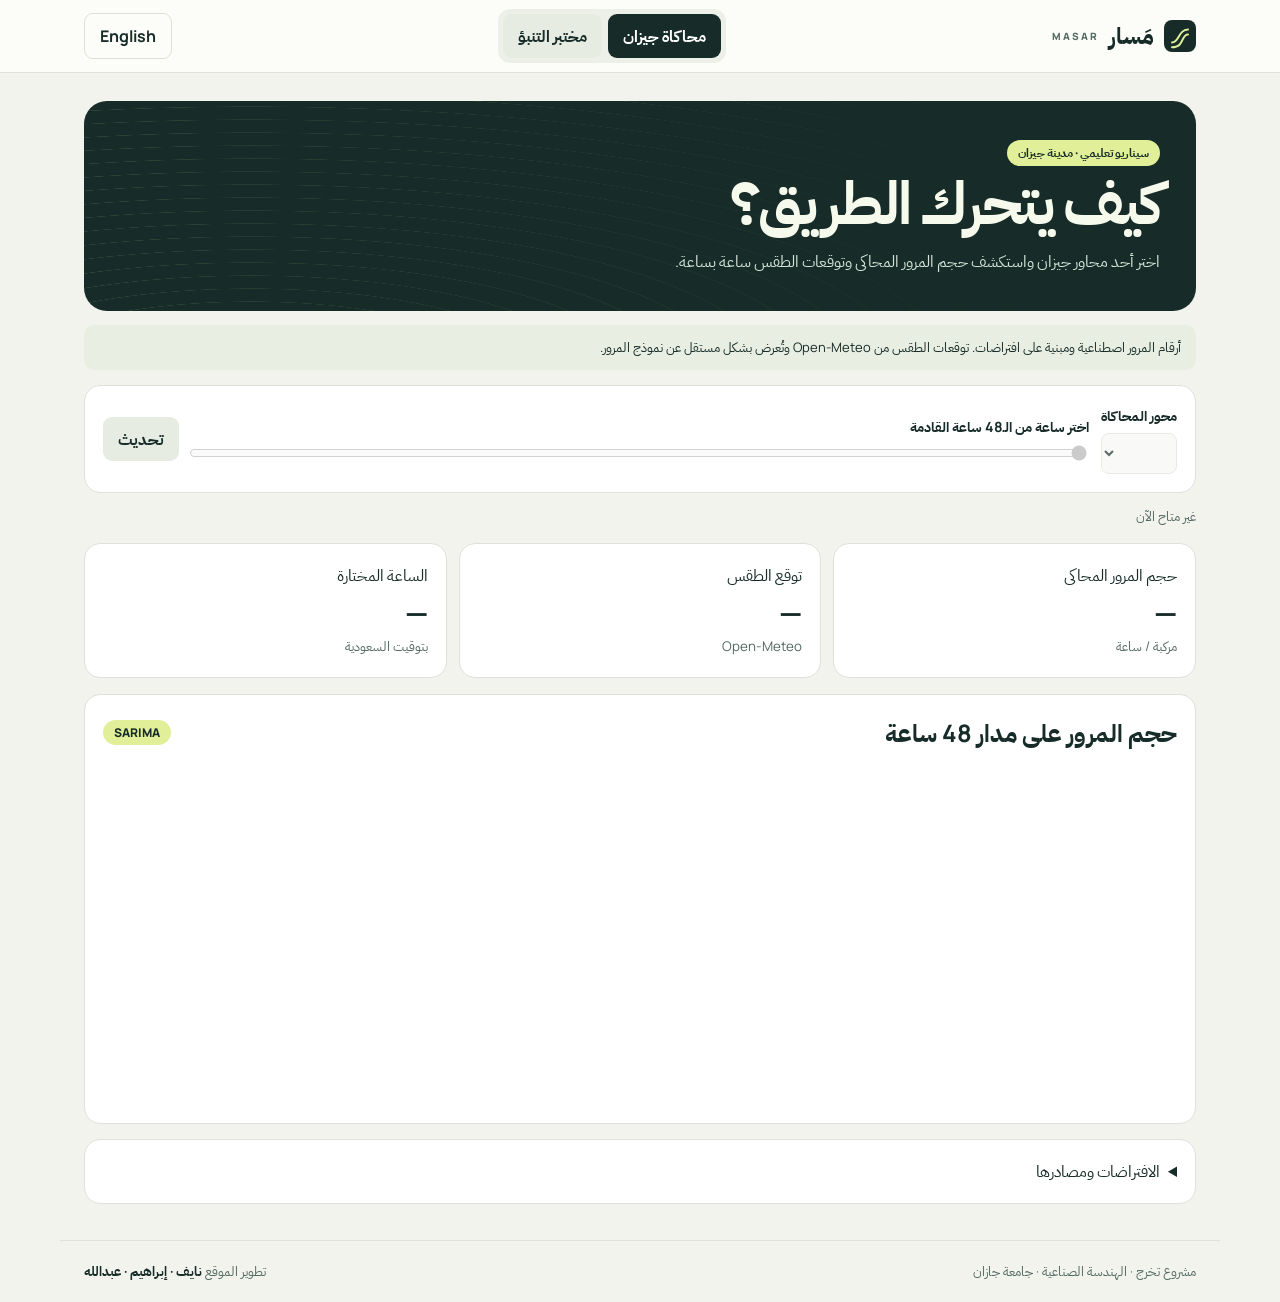
==== commit 8035420d: "Launch Masar city simulation and file forecasting lab" ====
--- a/index.html
+++ b/index.html
@@ -1,102 +1,247 @@
 <!doctype html>
 <html lang="ar" dir="rtl">
 <head>
- <meta charset="utf-8"><meta name="viewport" content="width=device-width, initial-scale=1">
- <meta name="theme-color" content="#071e2c"><meta name="description" content="TrafficVision - تطبيق مشروع التخرج: طقس متوقع حي، وتنبؤ مرور قابل للاختبار من بيانات تاريخية موثقة.">
- <title>TrafficVision | Smart Traffic & Weather</title>
- <link rel="icon" href="/static/icon.svg" type="image/svg+xml">
- <link rel="preconnect" href="https://fonts.googleapis.com"><link rel="preconnect" href="https://fonts.gstatic.com" crossorigin>
- <link href="https://fonts.googleapis.com/css2?family=IBM+Plex+Sans+Arabic:wght@400;500;600;700&family=DM+Sans:wght@400;500;600;700;800&display=swap" rel="stylesheet">
- <link rel="stylesheet" href="/static/style.css">
- <script src="/static/app.js" defer></script>
- <script src="/static/i18n.js?v=1" defer></script>
+<meta charset="utf-8"><meta name="viewport" content="width=device-width, initial-scale=1">
+<meta name="theme-color" content="#172c28"><title>مَسار | MASAR</title>
+<link rel="icon" href="/static/icon.svg">
+<link rel="preconnect" href="https://fonts.googleapis.com">
+<link href="https://fonts.googleapis.com/css2?family=IBM+Plex+Sans+Arabic:wght@400;500;600;700&family=Manrope:wght@400;500;600;700;800&display=swap" rel="stylesheet">
+<style>
+:root{color-scheme:light;--ink:#172c28;--muted:#536963;--paper:#f2f3ed;--accent:#e0ef98;--green:#376852;--edge:#dce2d9}
+*{box-sizing:border-box}body{margin:0;background:var(--paper);color:var(--ink);font-family:Manrope,"IBM Plex Sans Arabic",system-ui,sans-serif;line-height:1.65}
+header{background:#fcfdf8;border-bottom:1px solid var(--edge)}.bar,main,footer{max-width:1160px;margin:auto;padding:0 24px}.bar{display:flex;gap:18px;align-items:center;justify-content:space-between;min-height:72px}.brand{display:flex;align-items:center;gap:10px;font-size:23px;font-weight:800;white-space:nowrap}.brand svg{width:32px;height:32px}.brand small{font-size:10px;letter-spacing:2px;color:var(--muted)}
+nav{display:flex;gap:6px;background:#edf0e8;padding:5px;border-radius:12px}button,select,input{font:inherit}button,select{cursor:pointer}button{border:0;border-radius:9px;padding:9px 15px;font-weight:700;color:inherit;background:#e6ece2}button:focus-visible,select:focus-visible,input:focus-visible{outline:3px solid #8b9e40;outline-offset:3px}button[aria-current="page"]{background:var(--ink);color:white}.lang{background:transparent;border:1px solid var(--edge)}button:disabled{opacity:.5;cursor:wait}
+main{padding-top:28px;padding-bottom:36px}.hero{position:relative;overflow:hidden;background:var(--ink);color:#f6faed;border-radius:23px;padding:36px;min-height:210px;display:flex;align-items:center;isolation:isolate}.hero:after{content:"";position:absolute;inset:0;z-index:-1;background:repeating-radial-gradient(ellipse at 15% 130%,transparent 0 24px,#b0cd8b24 25px 26px,transparent 27px 45px);mask-image:linear-gradient(90deg,#000,transparent 85%)}.hero h1{font-size:clamp(32px,5vw,59px);margin:2px 0 4px;line-height:1.15;letter-spacing:-.035em}.hero p{max-width:670px;color:#d4e4d8;margin:12px 0 0}.tag{display:inline-block;border-radius:40px;padding:3px 11px;font-size:12px;font-weight:800;background:var(--accent);color:var(--ink)}.small{font-size:13px;color:var(--muted)}.row{display:flex;align-items:center;gap:12px;flex-wrap:wrap}.between{justify-content:space-between}.cards{display:grid;grid-template-columns:repeat(3,minmax(0,1fr));gap:12px;margin:16px 0}.card,.panel{background:#fff;border:1px solid var(--edge);border-radius:16px;padding:18px}.card strong{display:block;font-size:clamp(18px,3vw,30px);line-height:1.3;margin-top:5px}.card small{color:var(--muted)}.panel{margin-top:15px}.panel h2,.panel h3{margin:0}.control{display:grid;gap:5px;font-weight:700;font-size:14px}select{background:#f7f9f4;color:var(--ink);border:1px solid var(--edge);padding:9px;border-radius:8px;max-width:100%}.hours{flex:1;min-width:200px}input[type=range]{width:100%;accent-color:var(--green)}.note{background:#e9eee3;padding:12px 15px;border-radius:10px;margin-top:14px;font-size:13px}.chart{width:100%;height:auto;display:block;margin-top:12px;direction:ltr}.chart text{font-size:12px;fill:#536963}.chart [role=img]{outline:0}.upload{border:1px dashed #96ab9b;border-radius:12px;padding:20px;background:#f7f9f4;margin:12px 0}.upload input{max-width:100%}.primary{background:var(--ink);color:white}.secondary{background:var(--accent)}.error{color:#a43027}.legend{display:flex;gap:16px;color:var(--muted);font-size:13px;flex-wrap:wrap}.legend i{display:inline-block;width:10px;height:10px;border-radius:50%;margin-inline-end:5px;background:#417d58}.legend i.alt{background:#9e642c}.fields{display:grid;grid-template-columns:repeat(3,minmax(0,1fr));gap:12px;margin:14px 0}.loading{opacity:.72}.metrics{display:grid;grid-template-columns:repeat(2,minmax(0,1fr));gap:12px}.metrics p{margin:8px 0 0}.foot{display:flex;justify-content:space-between;gap:8px;flex-wrap:wrap;border-top:1px solid var(--edge);padding-block:20px}.foot strong{color:var(--ink)}[hidden]{display:none!important}
+@media(max-width:660px){.bar,main,footer{padding-inline:14px}.bar{flex-wrap:wrap;padding-block:10px;gap:8px}nav{order:3;width:100%}nav button{flex:1}.hero{padding:23px}.cards{grid-template-columns:1fr 1fr}.cards .card:last-child{grid-column:1/-1}.fields{grid-template-columns:1fr}.panel,.card{padding:13px}.chart text{font-size:15px}.metrics{grid-template-columns:1fr}}
+</style>
 </head>
 <body>
-<div class="layout">
- <aside class="sidebar" id="sidebar">
-  <a class="brand" href="#overview"><span class="logo">◈</span><span><strong>Traffic<span>Vision</span></strong><small>GRADUATION PROJECT · 2026</small></span></a>
-  <div class="nav-label">WORKSPACE / مساحة العمل</div>
-  <nav class="navigation">
-   <button class="nav active" data-screen="overview"><span class="nav-icon">◫</span> لوحة المتابعة <small>01</small></button>
-   <button class="nav" data-screen="history"><span class="nav-icon">◷</span> حركة المرور التاريخية <small>02</small></button>
-   <button class="nav" data-screen="lab"><span class="nav-icon">⟡</span> اختبار عينة <small>03</small></button>
-   <button class="nav" data-screen="jazan"><span class="nav-icon">⌁</span> محاكاة مدينة جيزان <small>04</small></button>
-   <button class="nav" data-screen="sources"><span class="nav-icon">▤</span> شرح المنصة والمصادر <small>05</small></button>
-  </nav>
-  <div class="sidebar-bottom"><div class="pulse-line"><i></i><span>Weather feed: <b id="side-weather">بانتظار الاتصال</b></span></div><p>تطبيق بحثي للتنبؤات، مع فصل واضح بين الأرصاد المباشرة وتجربة الترافيك التاريخية.</p><span class="edition">TrafficVision / Version 2.0</span></div>
- </aside>
- <div class="workspace">
-  <header class="topbar"><div class="titlebar"><button class="menu" id="menuButton" aria-label="إظهار القائمة">☰</button><div><span class="breadcrumbs">INTELLIGENT MOBILITY / JAZAN UNIVERSITY</span><strong id="headerName">لوحة المتابعة</strong></div></div><div class="top-right"><button class="language-toggle" id="language-toggle" type="button" aria-label="Switch to English" lang="en">English</button><span class="pill"><span class="pulse"></span>Academic prototype</span><span class="top-clock" id="clock">—</span></div></header>
-  <main>
-   <section id="overview" class="screen active">
-    <div class="hero"><div><span class="hero-label">SMART FORECASTING EXPERIENCE <em>●</em> DATA-DRIVEN</span><h1>رؤية أوضح للطقس<br>وحركة <span>المرور.</span></h1><p>الطقس المستقبلي، وتجربة التنبؤ بمرور I‑94 التاريخي، ومحاكاة مستقلة لمدينة جيزان — كل مصدر موضح بوضوح.</p><div class="hero-links"><button class="btn light" data-go="history">استكشف حركة المرور <span>←</span></button><button class="btn outline-light" data-go="lab">اختبر عينة بنفسك ↗</button></div></div></div>
-    <div class="section-heading"><div><small class="eyebrow">OVERVIEW / نظرة شاملة</small><h2>التنبؤات في مكان واحد</h2></div><span class="subtle">مصدران مختلفان، مع توضيح توقيت كل بيانات</span></div>
-    <div class="kpis">
-     <article class="kpi"><div class="kpi-label"><span class="kpi-icon sun">☀</span><span>توقعات الطقس القادمة</span></div><strong id="kpi-temp">—<sup>°C</sup></strong><p><span id="kpi-weather-desc">بانتظار بيانات الأرصاد</span> · <span id="kpi-weather-hour">—</span></p><span class="source-tag">Open-Meteo · forecast API</span></article>
-     <article class="kpi"><div class="kpi-label"><span class="kpi-icon rain">◌</span><span>احتمال هطول الأمطار</span></div><strong id="kpi-rain">—<sup>%</sup></strong><p>الساعة التالية في المدينة المختارة</p><span class="source-tag">طقس متوقع · ليس رصدًا</span></article>
-     <article class="kpi"><div class="kpi-label"><span class="kpi-icon traffic">↗</span><span>توقع المرور في العينة التاريخية</span></div><strong id="kpi-traffic">—</strong><p>مركبة/ساعة · <span id="kpi-traffic-time">30 سبتمبر 2018</span></p><span class="source-tag" id="kpi-traffic-source">I‑94 · Historical replay</span></article>
-    </div>
-    <div class="split main-split">
-     <article class="panel"><div class="panel-head"><div><small class="eyebrow">LIVE METEOROLOGY</small><h3>توقعات الطقس بالساعات القادمة</h3><p>التوقع الجوي يتحدث من مزود خارجي عند فتح الصفحة.</p></div><div class="head-actions"><select id="city" aria-label="مدينة الطقس"><option value="jazan">جازان، السعودية</option><option value="minneapolis">مينيسوتا، أمريكا</option></select><button class="icon-btn" id="refresh" aria-label="تحديث بيانات الطقس">↻</button></div></div><div id="weather-status" class="info-banner">يتم الاتصال بالأرصاد الجوية...</div><div id="weather-list" class="forecast-list"><div class="loader">تحميل توقعات الأرصاد...</div></div><div class="panel-foot">المصدر <a href="https://open-meteo.com/en/docs" target="_blank" rel="noopener noreferrer">Open-Meteo</a><span id="weather-update">—</span></div></article>
-     <article class="panel"><div class="panel-head"><div><small class="eyebrow">TRAFFIC / VERIFIED DATASET</small><h3>مرور الطريق I‑94 · يوم تاريخي</h3><p>تنبؤات محسوبة باستخدام البيانات السابقة، مقابل الواقع المسجل.</p></div><span class="badge-gray">30 SEP 2018</span></div><div class="mini-chart" id="overview-chart"><div class="loader">تحميل الرسم...</div></div><div class="legend"><span><i class="dot teal"></i>المتوقع</span><span><i class="dot violet"></i>الفعلي</span></div><div class="history-message">هذه بيانات اختبار تاريخية من الولايات المتحدة، وليست مرور جازان اليوم.</div><button class="text-link" data-go="history">استكشف يومًا آخر ←</button></article>
-    </div>
-    <div class="jazan-entry"><div><span class="tag-soft">إضافة مستقلة · بيانات اصطناعية</span><h3>محاكاة مدينة جيزان</h3><p>سيناريوهات حركة مرور تعليمية مبنية على افتراضات معلنة، مع توقع SARIMA لـ48 ساعة. ليست عدًّا فعليًا للمركبات.</p></div><button class="btn dark" data-go="jazan">افتح محاكاة جيزان ←</button></div>
-    <article class="panel map-context"><div><small class="eyebrow">LOCATION CONTEXT</small><h3>الموقع على الخريطة</h3><p id="map-region">جازان · موقع معاينة الطقس</p><p>الخريطة تحدد موقع الأرصاد فقط. لا تسحب تلقائيًا سرعات أو ازدحام Google Maps.</p><a id="map-link" href="https://www.google.com/maps/search/?api=1&query=Jazan" target="_blank" rel="noopener noreferrer">عرض الموقع في Google Maps ↗</a></div><iframe id="map-frame" loading="lazy" title="خريطة المدينة المختارة" referrerpolicy="no-referrer" aria-label="خريطة توضح موقع المدينة"></iframe></article>
-    <div class="notice"><span>i</span><p><b>التمييز ضروري:</b> الطقس المعروض توقع مستقبلي للمدينة المختارة، أما مرور الطريق I‑94 فهو إعادة اختبار لتنبؤات على بيانات فعلية من سبتمبر 2018. لا نعرض بيانات مرور مباشرة من جازان، ولا نساوي حجم المركبات بالازدحام.</p></div>
-   </section>
-   <section id="history" class="screen">
-    <div class="page-intro"><small class="eyebrow">TRAFFIC EXPLORER / HISTORICAL REPLAY</small><h1>استكشف بيانات المرور</h1><p>اختر يومًا من سبتمبر 2018، وراقب كيف تبدو التوقعات مقابل حجم المركبات المسجل ساعة بساعة على I‑94.</p></div>
-    <div class="toolbar"><label>التاريخ التاريخي <input id="traffic-date" type="date" min="2018-09-01" max="2018-09-30" value="2018-09-30"></label><button class="btn dark" id="load-date">عرض اليوم المختار ↗</button><span class="toolbar-note">I‑94 westbound · Minnesota</span></div>
-    <div class="kpis compact"><article class="kpi"><div class="kpi-label">إجمالي المركبات الفعلي لهذا اليوم</div><strong id="day-actual">—</strong><p>مركبة / يوم</p></article><article class="kpi"><div class="kpi-label">إجمالي المركبات المتوقع لهذا اليوم</div><strong id="day-forecast">—</strong><p>مركبة / يوم (مجموع التوقعات)</p></article><article class="kpi"><div class="kpi-label">متوسط الخطأ اليومي</div><strong id="day-error">—</strong><p>مركبة / ساعة</p></article></div>
-    <article class="panel chart-panel"><div class="panel-head"><div><small class="eyebrow">24-HOUR COMPARISON</small><h3>التوقع والقياس الفعلي</h3><p id="traffic-chart-note">القراءات الفعلية متاحة للمقارنة في سبتمبر 2018.</p></div></div><div id="traffic-chart" class="big-chart"></div><div class="legend"><span><i class="dot teal"></i>المتوقع</span><span><i class="dot violet"></i>الفعلي</span></div></article>
-    <article class="panel"><div class="panel-head"><div><small class="eyebrow">HOURLY RECORDS</small><h3>النتائج بالساعة</h3><p>الأرقام من ملف الاختبار؛ تستطيع اختيار أي ساعة لنقلها إلى مختبر العينات.</p></div><button id="download-day" class="btn secondary">تنزيل CSV ↓</button></div><div class="table-scroller"><table><thead><tr><th>الساعة</th><th>المتوقع</th><th>الفعلي</th><th>الخطأ المطلق</th><th></th></tr></thead><tbody id="traffic-rows"></tbody></table></div></article>
-   </section>
-   <section id="lab" class="screen">
-    <div class="page-intro"><small class="eyebrow">SANDBOX / اختبار التنبؤ</small><h1>جرّب التنبؤ بنفسك</h1><p>البيانات التاريخية معبأة مسبقًا. تستطيع اختبار ساعة محددة، أو إدخال قراءات مرور متتالية لتوقّع الساعة التي تليها.</p></div>
-    <div class="lab-grid"><article class="panel"><div class="panel-head"><div><small class="eyebrow">OPTION 01 / HISTORICAL SAMPLE</small><h3>اختبار عينة جاهزة</h3><p>اختر سجلًا حقيقيًا من المجموعة الاختبارية.</p></div></div><form id="sample-form"><label class="form-label">عينات مقترحة<select id="sample-presets"><option value="">اختر عينة...</option></select></label><label class="form-label">التاريخ والساعة<input id="sample-time" type="datetime-local" min="2018-09-01T00:00" max="2018-09-30T23:00" value="2018-09-30T17:00" required step="3600"></label><button type="submit" class="btn dark wide">اختبار العينة ↗</button></form><div id="sample-result" class="result-empty">ستظهر هنا القراءة المتوقعة والفعلية ومدى الاختلاف بينهما.</div></article>
-    <article class="panel"><div class="panel-head"><div><small class="eyebrow">OPTION 02 / YOUR OWN INPUT</small><h3>اختبار بياناتك الخاصة</h3><p>أدخل قراءات مرور متتالية بالساعة (72 قراءة على الأقل)، ثم تنبأ بالساعة التالية.</p></div></div><label class="form-label">قائمة القراءات (سطر واحد لكل ساعة)<textarea id="manual-readings" rows="6" placeholder="مثال: 1800&#10;1950&#10;2100..."></textarea></label><div class="input-actions"><button class="btn secondary" id="fill-demo">تعبئة بيانات تاريخية تلقائيًا</button><a class="upload-label" href="/static/sample_72_hours.csv" download>ملف عينة للتجربة ↓</a><label class="upload-label">رفع CSV<input id="upload-csv" type="file" accept=".csv,text/csv"></label></div><button class="btn dark wide" id="manual-run">توقع الساعة التالية ↗</button><div id="manual-result" class="result-empty">أدخل أو ارفع قراءات متتابعة لاختبار عينة جديدة.</div><p class="inline-note">لا تُستخدم قراءات الطقس في هذا الاختبار المروري؛ تظهر توقعات الطقس في القسم المستقل أعلاه. الصيغة المسموحة: رقم في كل سطر، أو ملف CSV بعمود <code>traffic_volume</code>.</p></article></div>
-    <div class="notice"><span>!</span><p>هذا المختبر لا يختلق مرورًا حقيقيًا لمدينة جديدة. التوقع لمدخلاتك تجربة بحثية تحتاج بيانات فعلية من نفس المنطقة للتحقق من الدقة.</p></div>
-   </section>
-
-   <section id="jazan" class="screen" aria-labelledby="jazan-title">
-    <div class="page-intro"><small class="eyebrow">JAZAN CITY / SYNTHETIC SIMULATION</small><h1 id="jazan-title">محاكاة حركة المرور في مدينة جيزان</h1><p>قسم تجريبي مستقل يوضح كيف يمكن تطبيق التنبؤ عند عدم توفر عدّادات مرور محلية. يشمل مدينة جيزان فقط، وليس منطقة جازان بأكملها.</p></div>
-    <div class="sim-alert" role="note"><strong>هذه أرقام محاكاة وليست مرورًا فعليًا.</strong> حجم المركبات المفترض وأنماط الحركة أمثلة هندسية للتجربة، وليست قياسات أو أعدادًا موثقة على طرق جيزان. الطقس الحقيقي منفصل عن النموذج المروري.</div>
-    <article class="panel sim-panel">
-     <div class="sim-control-row">
-      <label class="sim-control">موقع المحاكاة<select id="jazan-road" aria-label="اختر محور المحاكاة"><option>تحميل المواقع...</option></select></label>
-      <div class="sim-status" id="jazan-status" aria-live="polite">تحميل توقعات المحاكاة...</div>
-     </div>
-     <div class="sim-stats">
-      <div class="sim-stat"><span>حجم المرور المتوقع</span><strong id="jazan-volume">—</strong><small>مركبة/ساعة · محاكاة</small></div>
-      <div class="sim-stat"><span>الساعة المختارة بتوقيت السعودية</span><strong class="sim-small" id="jazan-time">—</strong><small>اختر وقتًا من الرسم</small></div>
-      <div class="sim-stat"><span>حالة الطقس المتوقعة</span><strong class="sim-small" id="jazan-weather">—</strong><small id="jazan-weather-note">من Open-Meteo، لا يدخل في توقع SARIMA</small></div>
-     </div>
-     <div class="sim-chart-head"><div><h3>توقع مرور افتراضي للساعات الـ48 القادمة</h3><p>كل نقطة تمثل تقدير عدد مركبات خلال ساعة واحدة، وليست درجة ازدحام.</p></div><span class="tag-soft">SARIMA · مثال بحثي</span></div>
-     <div class="sim-figure"><svg id="jazan-chart" viewBox="0 0 780 285" role="img" aria-label="الرسم البياني لتوقع حركة المرور الاصطناعية" preserveAspectRatio="xMidYMid meet"></svg></div>
-     <div class="sim-slider"><label for="jazan-hour">اختيار الساعة</label><input type="range" id="jazan-hour" min="0" max="47" value="0" aria-label="حدد ساعة التنبؤ"><span id="jazan-hour-count">1 / 48</span></div>
-    </article>
-    <div class="sim-explain-grid">
-     <article class="panel sim-info"><h3>كيف تُحسب الأرقام؟</h3><p>أنشأنا سجل مرور اصطناعيًا بأنماط ساعات الذروة واختلاف أيام الأسبوع، ثم استخدمنا معاملات SARIMA المقدّرة على بيانات اصطناعية لإنتاج توقع الـ48 ساعة القادمة.</p><p class="sim-muted">مستويات المرور والأرقام المرجعية افتراضات بحثية، وليست مأخوذة من عدادات مدينة جيزان.</p></article>
-     <article class="panel sim-info"><h3>هل التوقع دقيق في جيزان؟</h3><p id="jazan-metrics">ستظهر نتائج الاختبار على البيانات الاصطناعية هنا.</p><p class="sim-muted">MAE = متوسط الخطأ المطلق، وRMSE = جذر متوسط مربع الخطأ. هذه القيم تقيس أداء المحاكاة على بيانات مشابهة مصطنعة، ولا تثبت الدقة على طرق جيزان.</p></article>
-    </div>
-    <details class="sim-details"><summary>المراجع وحدود النموذج · اقرأ المزيد</summary><div><p>استُخدم تقرير UN-Habitat لتحديد نطاق مدينة جيزان وسياقها العمراني، وإرشادات FHWA كمصدر لمبدأ التغير المروري عبر الساعات والأيام. <strong>لم تُستخرج أعداد مركبات محلية من هذه المراجع.</strong> تعرض خدمة Open-Meteo طقسًا متوقعًا منفصلًا، ولا تُستخدم هذه القراءات في حساب SARIMA هنا.</p><p><a href="https://unhabitat.org/jazan-city-profile" target="_blank" rel="noopener noreferrer">UN-Habitat: Jazan City Profile ↗</a> · <a href="https://www.fhwa.dot.gov/policyinformation/tmguide/tmg_2022/traffic-data-methodologies.cfm" target="_blank" rel="noopener noreferrer">FHWA: Traffic Monitoring Guide ↗</a> · <a href="https://open-meteo.com/en/docs" target="_blank" rel="noopener noreferrer">Open-Meteo ↗</a></p><p>السيناريو يشمل محور طريق الملك فهد وطريق الملك عبدالعزيز ونطاقًا افتراضيًا لوسط المدينة. وجود اسم طريق لا يعني تركيب عداد فيه، ولا يمكن استنتاج سرعة الطريق أو مدة الرحلة أو مستوى الازدحام من حجم المركبات وحده.</p></div></details>
-   </section>
-   <section id="sources" class="screen"><div class="page-intro"><small class="eyebrow">TRANSPARENCY / SOURCES</small><h1>من أين تأتي البيانات؟</h1><p>توثيق مباشر لمصادر الأرقام والحدود التي يجب الانتباه لها أثناء عرض مشروع التخرج.</p></div>
-    <div class="source-grid"><article class="panel source-card"><span class="source-symbol">☁</span><h3>توقعات الطقس القادمة</h3><p>يطلب الموقع درجات الحرارة واحتمالات المطر والسحب والرياح لكل ساعة من Open-Meteo للمدينة المحددة؛ لا تحفظ بيانات جوية مزيفة عند تعذر الاتصال.</p><a href="https://open-meteo.com/en/docs" target="_blank" rel="noopener noreferrer">زيارة مصدر الطقس ↗</a></article><article class="panel source-card"><span class="source-symbol">↗</span><h3>بيانات الترافيك الأصلية</h3><p>UCI Metro Interstate Traffic Volume: قياسات حجم المركبات غرب الطريق I‑94 قرب Minneapolis–Saint Paul بالولايات المتحدة، سجلات بين عامي 2012 و2018.</p><a href="https://archive.ics.uci.edu/dataset/492/metro+interstate+traffic+volume" target="_blank" rel="noopener noreferrer">زيارة مصدر المرور ↗</a></article></div>
-    <article class="panel"><div class="panel-head"><div><small class="eyebrow">DATA PROVENANCE</small><h3>التقييم والقيود</h3></div></div><div class="facts"><div><span>عدد السجلات الخام</span><strong>48,204</strong></div><div><span>الساعات الفريدة في ملف التحليل</span><strong>40,575</strong></div><div><span>فترة اختبار هذا التطبيق</span><strong>سبتمبر 2018</strong></div><div><span>قراءات الاختبار</span><strong id="test-count">—</strong></div><div><span>متوسط الخطأ (MAE)</span><strong id="test-mae">—</strong></div><div><span>جذر متوسط مربع الخطأ (RMSE)</span><strong id="test-rmse">—</strong></div></div><p class="small-note">هذه المقاييس خاصة بإعادة اختبار بيانات I‑94 التاريخية. لا تثبت الأداء على جازان أو على بيانات مرور عام 2026. لا نستدل من حجم المرور وحده على سرعة المركبات أو تأخر الرحلات.</p></article>
-    <article class="panel sim-info" style="margin-bottom:18px"><h3>دليل سريع لاستخدام الموقع</h3><p>اختر القسم الذي تحتاجه من القائمة. كل قسم يوضح نوع بياناته في الأعلى، ويمكنك فتح الشرح المختصر عند الحاجة.</p>
-     <div class="help-grid">
-      <details><summary>لوحة المتابعة</summary><p>تعرض توقعات الطقس القادمة من Open-Meteo، ومثالًا منفصلًا لمقارنة التنبؤ بالمرور مع قياسات I‑94 التاريخية. لا تخلط بين المدينتين.</p></details>
-      <details><summary>حركة المرور التاريخية</summary><p>اختر أي يوم في سبتمبر 2018 لرؤية المتوقع والفعلي والخطأ لكل ساعة، ويمكنك تنزيل النتائج أو نقل ساعة لمختبر الاختبار.</p></details>
-      <details><summary>اختبار عينة</summary><p>إما تختار سجلًا حقيقيًا من سبتمبر 2018 للمقارنة، أو تضع 72–1000 قراءة حجم مرور بالساعة ليحسب SARIMA توقع الساعة التالية باستخدام معاملات سابقة.</p></details>
-      <details><summary>محاكاة مدينة جيزان</summary><p>اختر أحد المواقع الافتراضية داخل المدينة وحدد ساعة من 48 ساعة قادمة. النتائج محاكاة وليست عدًا فعليًا ولا قياسًا مباشرًا للازدحام.</p></details>
-     </div></article>
-    <div class="notice"><span>✓</span><p>ملاحظة للدكتور: التطبيق يوصل فكرة عرض توقعات الأرصاد مع التنبؤ بحجم المرور، مع شاشة للتحقق من التوقعات واختبار مدخلات جديدة. الدمج الفعلي بين الأرصاد وحركة المرور في جازان يتطلب بيانات مرورية محلية ومزامنة زمنية بين المصدرين.</p></div>
-   </section>
-  </main>
-  <div class="team-credit"><span>تطوير الموقع</span><strong>نايف <i>·</i> إبراهيم <i>·</i> عبدالله</strong></div>
-  <footer class="footer"><span>© 2026 TrafficVision · Graduation Project</span><span>Historical I‑94 traffic • Live forecast weather • Transparent research demo</span></footer>
- </div>
-</div>
-<div class="toast" id="toast" role="status" aria-live="polite"></div>
-</body></html>
+<header><div class="bar">
+<div class="brand"><svg viewBox="0 0 40 40" aria-hidden="true"><rect width="40" height="40" rx="10" fill="#172c28"/><path d="M10 28C19 28 18 12 30 12M10 34C26 34 21 18 30 18" fill="none" stroke="#e0ef98" stroke-width="2.5" stroke-linecap="round"/></svg><span data-t="brand">مَسار</span><small>MASAR</small></div>
+<nav aria-label="Navigation"><button type="button" data-screen="jazan" data-t="sim" aria-current="page">محاكاة جيزان</button><button type="button" data-screen="lab" data-t="lab">مختبر التنبؤ</button></nav>
+<button class="lang" id="language" type="button">English</button>
+</div></header>
+<main>
+<section id="jazan">
+<div class="hero"><div><span class="tag" data-t="scenario"></span><h1 data-t="simTitle"></h1><p data-t="simIntro"></p></div></div>
+<div class="note" data-t="simulationNote"></div>
+<div class="panel row">
+<label class="control"><span data-t="road"></span><select id="road" disabled></select></label>
+<label class="control hours"><span data-t="hour"></span><input type="range" id="hour" min="0" max="47" value="0" disabled></label>
+<button id="refresh" type="button" data-t="refresh"></button>
+</div>
+<p id="simStatus" class="small" role="status"></p>
+<div class="cards">
+<div class="card"><span data-t="traffic"></span><strong id="volume">—</strong><small data-t="unit"></small></div>
+<div class="card"><span data-t="weather"></span><strong id="weather">—</strong><small id="weatherDetail">Open-Meteo</small></div>
+<div class="card"><span data-t="selected"></span><strong id="time">—</strong><small data-t="timezone"></small></div>
+</div>
+<div class="panel"><div class="row between"><h2 data-t="next48"></h2><span class="tag">SARIMA</span></div><svg class="chart" id="jazan-chart" viewBox="0 0 850 270" role="img"></svg></div>
+<details class="panel"><summary data-t="assumptions"></summary><p class="small" data-t="assumptionText"></p><div class="row small"><a href="https://unhabitat.org/jazan-city-profile" target="_blank" rel="noopener">UN-Habitat</a><a href="https://www.fhwa.dot.gov/policyinformation/tmguide/tmg_2022/traffic-data-methodologies.cfm" target="_blank" rel="noopener">FHWA</a><a href="https://open-meteo.com/en/docs" target="_blank" rel="noopener">Open-Meteo</a></div></details>
+</section>
+<section id="lab" hidden>
+<div class="hero"><div><span class="tag">Excel · CSV · SARIMA</span><h1 data-t="labTitle"></h1><p data-t="labIntro"></p></div></div>
+<div class="panel">
+<h2 data-t="inputTitle"></h2><p class="small" data-t="requirements"></p>
+<div class="upload"><label class="control"><span data-t="choose"></span><input id="file" type="file" accept=".xlsx,.csv"></label></div>
+<div id="fields" class="fields" hidden>
+<label class="control" id="sheetWrap"><span data-t="sheet"></span><select id="sheet"></select></label>
+<label class="control"><span data-t="timestamp"></span><select id="timestamp"></select></label>
+<label class="control"><span data-t="count"></span><select id="count"></select></label>
+</div>
+<div class="row"><button class="primary" id="analyze" type="button" disabled data-t="run"></button><button class="secondary" id="example" type="button" data-t="example"></button></div>
+<p id="labStatus" class="small" role="status" aria-live="polite"></p>
+</div>
+<div id="results" hidden>
+<div class="cards">
+<div class="card"><span data-t="next"></span><strong id="prediction"></strong><small id="predictionTime"></small></div>
+<div class="card"><span data-t="observations"></span><strong id="observations"></strong><small id="window"></small></div>
+<div class="card"><span data-t="average"></span><strong id="average"></strong><small id="peak"></small></div>
+</div>
+<div class="panel"><div class="row between"><h2 data-t="evaluation"></h2><span class="tag" id="model"></span></div><p class="small" id="split"></p>
+<div class="metrics"><div class="card"><b>SARIMA</b><p id="scores"></p></div><div class="card"><b data-t="baseline"></b><p id="baseline"></p></div></div>
+<div class="legend"><span><i></i><span data-t="actual"></span></span><span><i class="alt"></i><span data-t="predicted"></span></span></div>
+<svg id="evaluation-chart" class="chart" viewBox="0 0 850 270" role="img"></svg>
+</div>
+<div class="panel"><h2 data-t="series"></h2><p id="origin" class="small"></p><svg id="history-chart" class="chart" viewBox="0 0 850 270" role="img"></svg></div>
+</div>
+</section>
+</main>
+<footer class="foot small"><span data-t="footer"></span><span><span data-t="credits"></span> <strong data-t="names"></strong></span></footer>
+<script>
+'use strict';
+const $ = id => document.getElementById(id);
+const copy = {
+brand:['مَسار','Masar'],sim:['محاكاة جيزان','Jazan simulation'],lab:['مختبر التنبؤ','Forecast lab'],
+scenario:['سيناريو تعليمي · مدينة جيزان','Educational scenario · Jazan City'],
+simTitle:['كيف يتحرك الطريق؟','How does the road move?'],
+simIntro:['اختر أحد محاور جيزان واستكشف حجم المرور المحاكى وتوقعات الطقس ساعة بساعة.','Choose a Jazan route and explore simulated vehicle volumes and weather forecasts hour by hour.'],
+simulationNote:['أرقام المرور اصطناعية ومبنية على افتراضات. توقعات الطقس من Open-Meteo وتُعرض بشكل مستقل عن نموذج المرور.','Traffic volumes are synthetic and based on assumptions. Open-Meteo weather forecasts are displayed independently of the traffic model.'],
+road:['محور المحاكاة','Simulation route'],hour:['اختر ساعة من الـ48 ساعة القادمة','Choose an hour within the next 48 hours'],refresh:['تحديث','Refresh'],
+traffic:['حجم المرور المحاكى','Simulated traffic volume'],unit:['مركبة / ساعة','vehicles / hour'],weather:['توقع الطقس','Weather forecast'],selected:['الساعة المختارة','Selected hour'],timezone:['بتوقيت السعودية','Saudi Arabia time'],
+next48:['حجم المرور على مدار 48 ساعة','48-hour traffic volume'],assumptions:['الافتراضات ومصادرها','Assumptions and sources'],
+assumptionText:['تستخدم المحاكاة أنماطًا افتراضية لساعات الذروة وأيام الأسبوع. يساعد ملف مدينة جيزان في تحديد نطاق المحاكاة، وتوضح إرشادات FHWA تغير المرور عبر الساعات والأيام.','The simulation uses assumed peak-hour and weekday patterns. The Jazan City Profile informs the scope, and FHWA guidance describes hourly and daily traffic variation.'],
+labTitle:['من ملفك إلى توقّعك','From your file to your forecast'],
+labIntro:['ارفع بيانات المرور بالساعة. يفحص مَسار السلسلة، ويدرّب SARIMA على قراءاتك، ثم يعرض أداءه وتوقع الساعة التالية.','Upload hourly traffic readings. Masar checks the series, fits SARIMA to your observations, and reports its performance and next-hour forecast.'],
+inputTitle:['بيانات التحليل','Analysis data'],
+requirements:['Excel بصيغة XLSX أو CSV حتى 2 MB. ابدأ بعناوين الأعمدة، ثم أضف 168 قراءة متتالية على الأقل، مثل 2026-11-01 08:00 مع عدد المركبات. يستخدم التدريب آخر 2,016 ساعة كحد أقصى.','Upload XLSX or CSV up to 2 MB. Use column headers and at least 168 consecutive hourly readings, such as 2026-11-01 08:00 with a vehicle count. Training uses up to the latest 2,016 hours.'],
+choose:['اختر ملفًا','Choose a file'],sheet:['ورقة Excel','Excel sheet'],timestamp:['عمود التاريخ والوقت','Timestamp column'],count:['عمود عدد المركبات','Vehicle count column'],
+run:['حلّل وتنبّأ','Analyze and forecast'],example:['جرّب ببيانات المشروع','Try project data'],loading:['جاري التحميل…','Loading…'],training:['جاري تدريب النموذج وتقييمه…','Training and evaluating the model…'],ready:['جاهز للتحليل','Ready to analyze'],complete:['اكتمل التحليل','Analysis complete'],
+next:['توقع الساعة التالية','Next-hour forecast'],clipped:['قُيّد التوقع عند الصفر لأن النموذج أعطى قيمة سالبة.','Forecast limited to zero because the model returned a negative value.'],observations:['ساعات مستخدمة في النموذج','Hours used by the model'],average:['متوسط حجم المرور','Average traffic volume'],peak:['أعلى قراءة','Peak reading'],
+evaluation:['أداء التنبؤ على ساعات الاختبار','Forecast performance on held-out hours'],baseline:['نفس الساعة من اليوم السابق','Same hour on the previous day'],actual:['القراءة الفعلية','Actual'],predicted:['التوقع قبل الساعة','One-hour-ahead forecast'],
+series:['آخر القراءات بالساعة','Latest hourly observations'],project:['عينة متصلة من بيانات المشروع على I‑94 في مينيسوتا.','A contiguous sample from the project’s I‑94 Minnesota dataset.'],
+footer:['مشروع تخرج · الهندسة الصناعية · جامعة جازان','Graduation project · Industrial Engineering · Jazan University'],credits:['تطوير الموقع','Developed by'],names:['نايف · إبراهيم · عبدالله','Naif · Ibrahim · Abdullah'],
+unavailable:['غير متاح الآن','Currently unavailable'],generic:['تعذر إكمال الطلب. حاول مرة أخرى.','Could not complete the request. Try again.'],
+file_format:['اختر ملف XLSX صالحًا أو CSV بترميز UTF‑8.','Choose a valid XLSX or UTF‑8 CSV file.'],file_size:['يتجاوز الملف حد الحجم أو عدد الصفوف والأعمدة.','The file exceeds the size, row, or column limit.'],empty:['أضف صف عناوين وقراءات في عمودين على الأقل.','Include headers and readings in at least two columns.'],
+columns:['اختر عمودين مختلفين للوقت وعدد المركبات.','Select distinct timestamp and vehicle count columns.'],
+dates:['تحقق من عمود الوقت. استخدم تاريخًا ووقتًا صالحين عند بداية كل ساعة.','Check the timestamp column. Use valid dates and times on the hour.'],
+values:['عدد المركبات يجب أن يكون رقمًا بين 0 و1,000,000 دون فراغات.','Counts must be numbers between 0 and 1,000,000 with no blanks.'],
+duplicates:['بعض الساعات مكررة. جهّز قراءة واحدة لكل ساعة.','Some hours are duplicated. Provide one reading per hour.'],gaps:['توجد فجوات زمنية. اختر فترة متصلة، ساعة بساعة.','There are gaps. Select a contiguous hourly period.'],
+insufficient:['يلزم 168 ساعة متتالية على الأقل لتدريب النموذج وتقييمه.','At least 168 consecutive hours are required for training and evaluation.'],
+convergence:['لم يستقر تدريب النموذج على هذه السلسلة. جرّب فترة أطول من البيانات.','The model did not converge on this series. Try a longer period.'],
+busy:['جاري تحليل ملف آخر. حاول بعد لحظات.','Another file is being analyzed. Try again shortly.']
+};
+let language = 'ar';
+try { if(localStorage.getItem('masar-language')==='en' || (!localStorage.getItem('masar-language') && localStorage.getItem('trafficvision-language')==='en')) language='en'; } catch {}
+const t = key => (copy[key] || copy.generic)[language==='ar'?0:1];
+const number = value => new Intl.NumberFormat('en',{maximumFractionDigits:2}).format(value);
+let simulation, weather, uploaded, inspection, result, resultOrigin, status = ['',''], currentRoad = 0;
+let fileRequest = 0, runRequest = 0;
+const weatherNames = {0:['صحو','Clear'],1:['غائم جزئيًا','Partly cloudy'],2:['غائم جزئيًا','Partly cloudy'],3:['غائم','Overcast']};
+function condition(hour) {
+  if (!hour) return t('unavailable');
+  const names = weatherNames[hour.weather_code] || [hour.description, hour.weather_code>=95?'Thunderstorms':hour.weather_code>=71&&hour.weather_code<=77?'Snow':hour.weather_code>=51?'Precipitation':'Fog'];
+  return names[language==='ar'?0:1];
+}
+async function request(url, body) {
+  const response = await fetch(url,body===undefined?{}:{method:'POST',headers:{'Content-Type':'application/json'},body:JSON.stringify(body)});
+  const data=await response.json();
+  if (!response.ok) throw new Error(data.error || 'generic');
+  return data;
+}
+function setStatus(key, detail='', error=false) {
+  status=[key,detail,error];
+  $('labStatus').textContent=key?t(key)+(detail?' · '+detail:''):'';
+  $('labStatus').classList.toggle('error',error);
+}
+function selectOptions(element, values, chosen=0) {
+  element.replaceChildren(...values.map((label,i)=>new Option(label,String(i),false,i===chosen)));
+}
+function formatSaudi(date) {
+  return new Intl.DateTimeFormat(language==='ar'?'ar-SA-u-ca-gregory':'en-GB',{timeZone:'Asia/Riyadh',month:'short',day:'numeric',hour:'2-digit',minute:'2-digit'}).format(date);
+}
+function chart(id, lines, label, times, selected=-1) {
+  const el=$(id);
+  const all=lines.flatMap(line=>line.values);
+  const max=Math.max(1,...all)*1.09, count=lines[0].values.length;
+  const x=i=>58+i*774/Math.max(1,count-1), y=v=>235-v*217/max;
+  let markup='';
+  for(let i=0;i<5;i++){const val=max*i/4;markup+='<line x1="58" x2="832" y1="'+y(val)+'" y2="'+y(val)+'" stroke="#e3ebe2"/><text x="51" y="'+(y(val)+4)+'" text-anchor="end">'+number(Math.round(val))+'</text>';}
+  for(let i=0;i<Math.min(5,count);i++){const j=Math.round(i*(count-1)/Math.max(1,Math.min(5,count)-1));markup+='<text x="'+x(j)+'" y="258" text-anchor="'+(i===0?'start':i===4?'end':'middle')+'">'+times[j]+'</text>';}
+  for(const line of lines){const points=line.values.map((v,i)=>x(i).toFixed(1)+','+y(v).toFixed(1)).join(' ');markup+='<polyline points="'+points+'" fill="none" stroke="'+line.color+'" stroke-width="2.8" stroke-linejoin="round"/>';}
+  if(selected>=0)markup+='<circle cx="'+x(selected)+'" cy="'+y(lines[0].values[selected])+'" r="5" fill="#172c28" stroke="white" stroke-width="2"/>';
+  el.innerHTML=markup;el.setAttribute('aria-label',t(label));
+}
+function renderSim() {
+  if(!simulation)return;
+  const index=Number($('hour').value), road=simulation.roads[currentRoad];
+  const date=new Date(Date.parse(simulation.forecast_start)+index*3600000);
+  const matched=weather?.hours.find(item=>Date.parse(item.time+'+03:00')===date.getTime());
+  $('volume').textContent=number(road.forecast[index]);
+  $('time').textContent=formatSaudi(date);
+  $('weather').textContent=matched?number(matched.temperature_c)+' °C':'—';
+  $('weatherDetail').textContent=condition(matched)+' · Open-Meteo';
+  const times=road.forecast.map((_,i)=>new Intl.DateTimeFormat('en-GB',{timeZone:'Asia/Riyadh',hour:'2-digit',minute:'2-digit'}).format(new Date(Date.parse(simulation.forecast_start)+i*3600000)));
+  chart('jazan-chart',[{values:road.forecast,color:'#417d58'}],'next48',times,index);
+}
+async function loadSim() {
+  $('refresh').disabled=true;$('simStatus').textContent=t('loading');
+  const [sim,wx]=await Promise.allSettled([request('/api/jazan'),request('/api/weather?city=jazan')]);
+  if(sim.status==='fulfilled')simulation=sim.value;
+  if(wx.status==='fulfilled')weather=wx.value;
+  $('simStatus').textContent=sim.status==='fulfilled'?'':t('unavailable');
+  $('refresh').disabled=false;
+  if(simulation){
+    selectOptions($('road'),simulation.roads.map(r=>r[language]),currentRoad);
+    $('road').disabled=false;$('hour').disabled=false;renderSim();
+  }
+}
+function renderResult() {
+  if(!result)return;
+  $('results').hidden=false;
+  $('prediction').textContent=number(result.forecast)+' '+t('unit');
+  $('predictionTime').textContent=result.next_time.replace('T',' ')+(result.forecast_clipped?' · '+t('clipped'):'');
+  $('observations').textContent=number(result.used)+' / '+number(result.rows);
+  $('window').textContent=result.start.slice(0,10)+' → '+result.end.slice(0,10);
+  $('average').textContent=number(result.mean);
+  $('peak').textContent=t('peak')+' · '+number(result.peak);
+  $('model').textContent=result.model;
+  $('split').textContent=language==='ar'?`التدريب: ${result.train} ساعة · الاختبار الزمني: ${result.holdout} ساعة · التقييم ساعة بخطوة`:`Training: ${result.train} h · Chronological test: ${result.holdout} h · One hour ahead`;
+  for(const [id,metrics] of [['scores',result.metrics],['baseline',result.baseline]])$(id).textContent='MAE '+number(metrics.mae)+' · RMSE '+number(metrics.rmse)+' · '+t('unit');
+  $('origin').textContent=resultOrigin==='project'?t('project'):resultOrigin;
+  const times=rows=>rows.map(r=>r.time.slice(5,16).replace('T',' '));
+  chart('history-chart',[{values:result.history.map(r=>r.volume),color:'#417d58'}],'series',times(result.history));
+  chart('evaluation-chart',[{values:result.evaluation.map(r=>r.actual),color:'#417d58'},{values:result.evaluation.map(r=>r.predicted),color:'#9e642c'}],'evaluation',times(result.evaluation));
+}
+function applyLanguage() {
+  document.documentElement.lang=language;
+  document.documentElement.dir=language==='ar'?'rtl':'ltr';
+  document.querySelectorAll('[data-t]').forEach(el=>el.textContent=t(el.dataset.t));
+  $('language').textContent=language==='ar'?'English':'العربية';
+  if(simulation){selectOptions($('road'),simulation.roads.map(r=>r[language]),currentRoad);renderSim();}
+  setStatus(...status);renderResult();
+}
+function show(section) {
+  const active=section==='lab'?'lab':'jazan';
+  for(const id of ['lab','jazan'])$(id).hidden=id!==active;
+  document.querySelectorAll('[data-screen]').forEach(el=>{if(el.dataset.screen===active)el.setAttribute('aria-current','page');else el.removeAttribute('aria-current');});
+  if(active==='lab')renderResult();
+}
+async function inspect(sheet, token) {
+  $('analyze').disabled=true;setStatus('loading');
+  try{
+    const data=await request('/api/analyze/inspect',{...uploaded,sheet});
+    if(token!==fileRequest)return;
+    inspection=data;
+    $('fields').hidden=false;$('sheetWrap').hidden=!data.sheets.length;
+    selectOptions($('sheet'),data.sheets,data.sheets.indexOf(data.sheet));
+    const time=data.columns.findIndex(c=>/date|time|تاريخ|وقت/i.test(c)), count=data.columns.findIndex(c=>/volume|vehicle|traffic|مركب|عدد/i.test(c));
+    selectOptions($('timestamp'),data.columns,Math.max(0,time));
+    selectOptions($('count'),data.columns,count>=0&&count!==Math.max(0,time)?count:Math.max(0,time)===0?1:0);
+    $('analyze').disabled=false;setStatus('ready',number(data.rows));
+  }catch(error){if(token===fileRequest){$('fields').hidden=true;setStatus(error.message,'',true);}}
+}
+$('file').addEventListener('change',()=>{
+  const token=++fileRequest;runRequest++;uploaded=null;inspection=null;result=null;
+  $('results').hidden=true;$('fields').hidden=true;$('analyze').disabled=true;$('example').disabled=false;
+  const file=$('file').files[0];if(!file){setStatus('');return;}
+  if(file.size>2000000){setStatus('file_size','',true);return;}
+  if(!/\.(csv|xlsx)$/i.test(file.name)){setStatus('file_format','',true);return;}
+  setStatus('loading');const reader=new FileReader();
+  reader.onload=()=>{if(token===fileRequest){uploaded={name:file.name,file:String(reader.result).split(',')[1]};inspect(null,token);}};
+  reader.onerror=()=>{if(token===fileRequest)setStatus('file_format','',true);};
+  reader.readAsDataURL(file);
+});
+$('sheet').addEventListener('change',()=>{runRequest++;result=null;$('results').hidden=true;$('example').disabled=false;inspect(inspection.sheets[Number($('sheet').value)],++fileRequest);});
+async function analyze(useExample) {
+  if(!useExample&&!inspection)return;
+  const token=++runRequest;
+  $('example').disabled=true;$('analyze').disabled=true;result=null;$('results').hidden=true;
+  setStatus('training');
+  try {
+    const data=await request(useExample?'/api/analyze/example':'/api/analyze',useExample?{}:{...uploaded,sheet:inspection.sheet,time:$('timestamp').value,volume:$('count').value});
+    if(token!==runRequest)return;
+    result=data;resultOrigin=useExample?'project':uploaded.name;renderResult();setStatus('complete');
+  }catch(error){if(token===runRequest)setStatus(error.message,'',true);}
+  finally {if(token===runRequest){$('analyze').disabled=!inspection;$('example').disabled=false;}}
+}
+$('analyze').onclick=()=>analyze(false);$('example').onclick=()=>analyze(true);
+$('road').onchange=()=>{currentRoad=Number($('road').value);renderSim();};
+$('hour').oninput=renderSim;$('refresh').onclick=loadSim;
+$('language').onclick=()=>{language=language==='ar'?'en':'ar';try{localStorage.setItem('masar-language',language);}catch{}applyLanguage();};
+document.querySelectorAll('[data-screen]').forEach(button=>button.onclick=()=>{location.hash=button.dataset.screen;show(button.dataset.screen);});
+window.addEventListener('hashchange',()=>show(location.hash.slice(1)));
+applyLanguage();show(location.hash.slice(1));loadSim();
+</script>
+</body>
+</html>
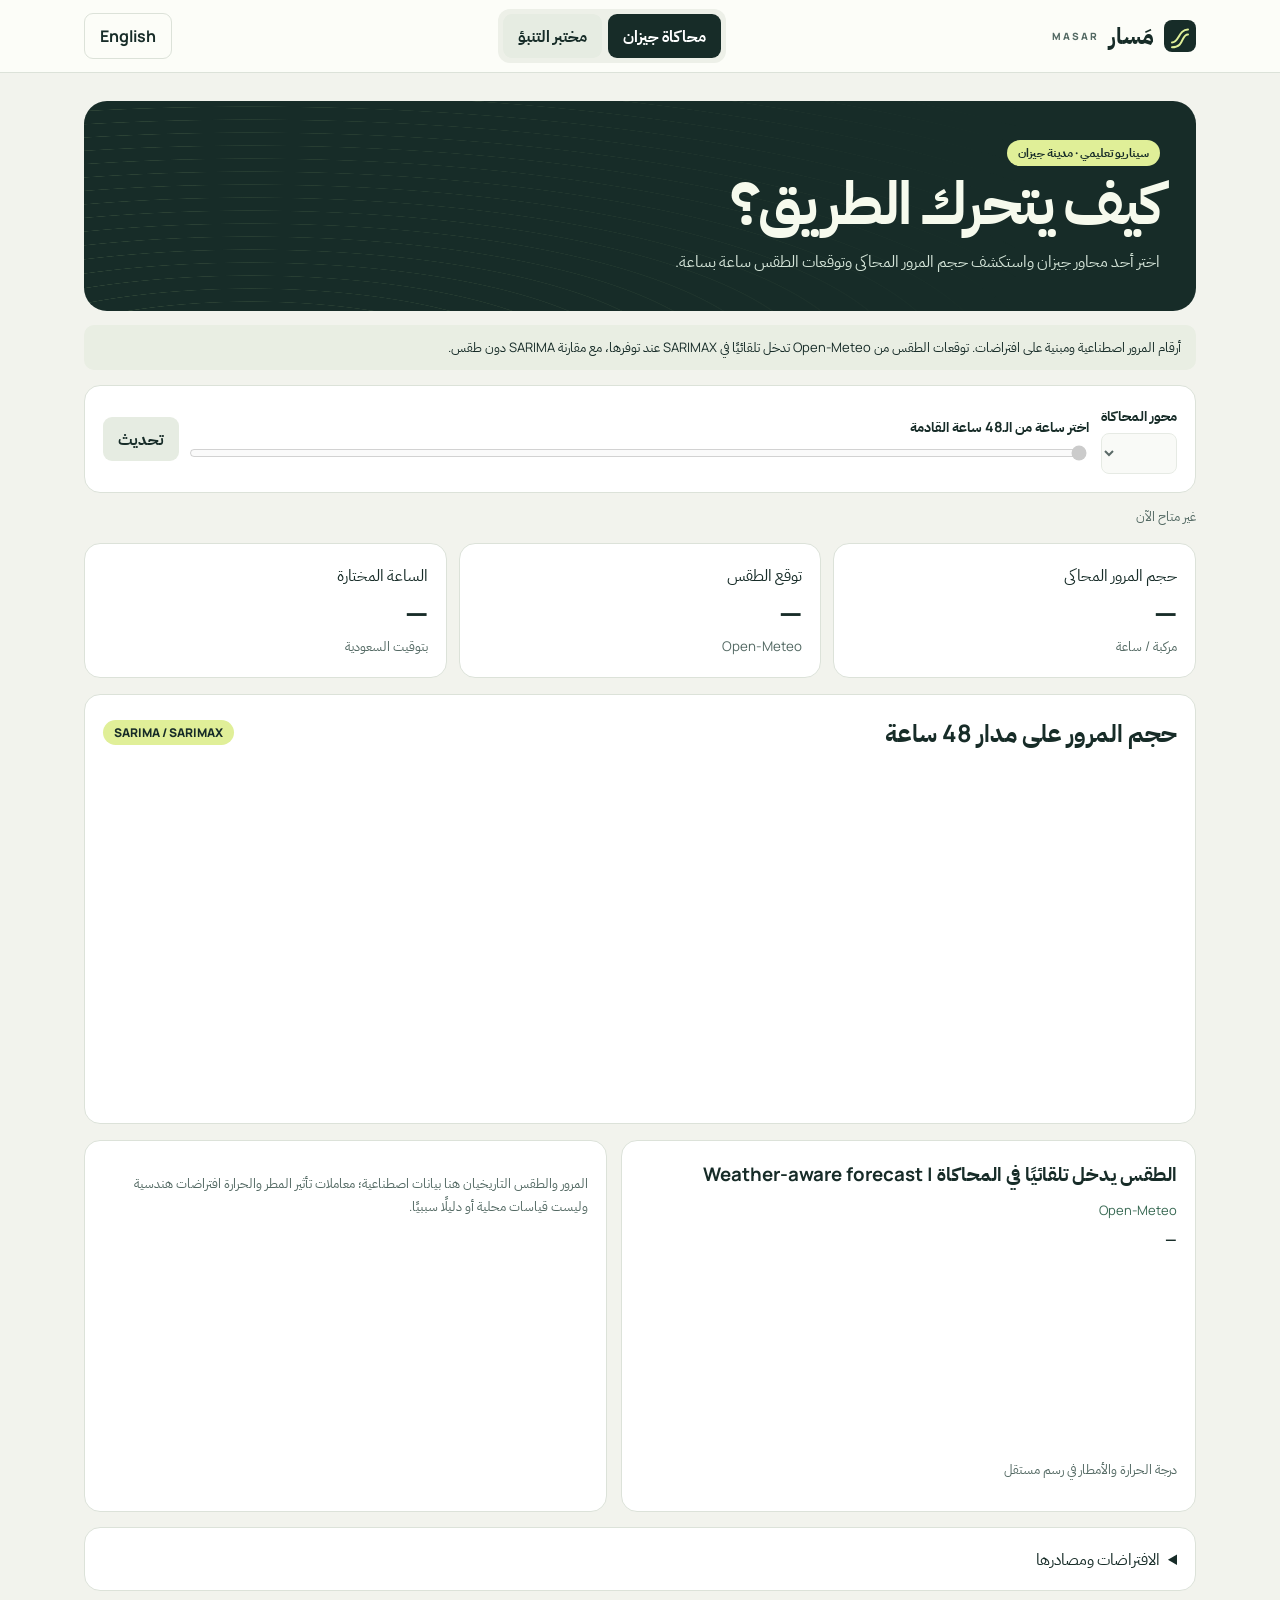
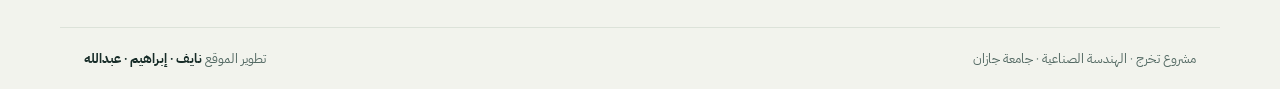
==== commit 438f7b17: "Connect Jazan weather to MASAR simulation" ====
--- a/index.html
+++ b/index.html
@@ -13,6 +13,20 @@
 nav{display:flex;gap:6px;background:#edf0e8;padding:5px;border-radius:12px}button,select,input{font:inherit}button,select{cursor:pointer}button{border:0;border-radius:9px;padding:9px 15px;font-weight:700;color:inherit;background:#e6ece2}button:focus-visible,select:focus-visible,input:focus-visible{outline:3px solid #8b9e40;outline-offset:3px}button[aria-current="page"]{background:var(--ink);color:white}.lang{background:transparent;border:1px solid var(--edge)}button:disabled{opacity:.5;cursor:wait}
 main{padding-top:28px;padding-bottom:36px}.hero{position:relative;overflow:hidden;background:var(--ink);color:#f6faed;border-radius:23px;padding:36px;min-height:210px;display:flex;align-items:center;isolation:isolate}.hero:after{content:"";position:absolute;inset:0;z-index:-1;background:repeating-radial-gradient(ellipse at 15% 130%,transparent 0 24px,#b0cd8b24 25px 26px,transparent 27px 45px);mask-image:linear-gradient(90deg,#000,transparent 85%)}.hero h1{font-size:clamp(32px,5vw,59px);margin:2px 0 4px;line-height:1.15;letter-spacing:-.035em}.hero p{max-width:670px;color:#d4e4d8;margin:12px 0 0}.tag{display:inline-block;border-radius:40px;padding:3px 11px;font-size:12px;font-weight:800;background:var(--accent);color:var(--ink)}.small{font-size:13px;color:var(--muted)}.row{display:flex;align-items:center;gap:12px;flex-wrap:wrap}.between{justify-content:space-between}.cards{display:grid;grid-template-columns:repeat(3,minmax(0,1fr));gap:12px;margin:16px 0}.card,.panel{background:#fff;border:1px solid var(--edge);border-radius:16px;padding:18px}.card strong{display:block;font-size:clamp(18px,3vw,30px);line-height:1.3;margin-top:5px}.card small{color:var(--muted)}.panel{margin-top:15px}.panel h2,.panel h3{margin:0}.control{display:grid;gap:5px;font-weight:700;font-size:14px}select{background:#f7f9f4;color:var(--ink);border:1px solid var(--edge);padding:9px;border-radius:8px;max-width:100%}.hours{flex:1;min-width:200px}input[type=range]{width:100%;accent-color:var(--green)}.note{background:#e9eee3;padding:12px 15px;border-radius:10px;margin-top:14px;font-size:13px}.chart{width:100%;height:auto;display:block;margin-top:12px;direction:ltr}.chart text{font-size:12px;fill:#536963}.chart [role=img]{outline:0}.upload{border:1px dashed #96ab9b;border-radius:12px;padding:20px;background:#f7f9f4;margin:12px 0}.upload input{max-width:100%}.primary{background:var(--ink);color:white}.secondary{background:var(--accent)}.error{color:#a43027}.legend{display:flex;gap:16px;color:var(--muted);font-size:13px;flex-wrap:wrap}.legend i{display:inline-block;width:10px;height:10px;border-radius:50%;margin-inline-end:5px;background:#417d58}.legend i.alt{background:#9e642c}.fields{display:grid;grid-template-columns:repeat(3,minmax(0,1fr));gap:12px;margin:14px 0}.loading{opacity:.72}.metrics{display:grid;grid-template-columns:repeat(2,minmax(0,1fr));gap:12px}.metrics p{margin:8px 0 0}.foot{display:flex;justify-content:space-between;gap:8px;flex-wrap:wrap;border-top:1px solid var(--edge);padding-block:20px}.foot strong{color:var(--ink)}[hidden]{display:none!important}
 @media(max-width:660px){.bar,main,footer{padding-inline:14px}.bar{flex-wrap:wrap;padding-block:10px;gap:8px}nav{order:3;width:100%}nav button{flex:1}.hero{padding:23px}.cards{grid-template-columns:1fr 1fr}.cards .card:last-child{grid-column:1/-1}.fields{grid-template-columns:1fr}.panel,.card{padding:13px}.chart text{font-size:15px}.metrics{grid-template-columns:1fr}}
+
+/* MASAR_WEATHER_INTEGRATION_V4 — limited supplementary styles */
+.masar-weather-grid{display:grid;grid-template-columns:1.1fr 1fr;gap:14px;margin-top:16px}
+.masar-weather-grid .panel{min-width:0;margin-top:0}
+.masar-weather-grid .chart{min-height:180px;max-height:260px}
+.masar-weather-status{font-size:13px;color:#376852;margin:10px 0 6px}
+.masar-weather-delta{font-size:15px;font-weight:700;color:#172c28;margin:6px 0 12px}
+.masar-panel-title{display:block;font-size:16px}
+.masar-metric{margin-top:12px}.masar-metric>b{display:block;margin-bottom:6px}.masar-metric small{color:#536963;font-weight:400}
+.masar-metric-row{display:grid;grid-template-columns:63px minmax(0,1fr) 54px;align-items:center;gap:7px;margin:6px 0;font-size:12px}
+.masar-metric-row strong{font-size:12px;text-align:end}.masar-track{height:8px;background:#e8efea;border-radius:8px;overflow:hidden}.masar-track>div{height:100%;border-radius:8px}
+.masar-weather-grid .small{line-height:1.7}
+@media(max-width:760px){.masar-weather-grid{grid-template-columns:1fr}.masar-weather-grid .chart{min-height:160px}}
+
 </style>
 </head>
 <body>
@@ -36,7 +50,13 @@
 <div class="card"><span data-t="weather"></span><strong id="weather">—</strong><small id="weatherDetail">Open-Meteo</small></div>
 <div class="card"><span data-t="selected"></span><strong id="time">—</strong><small data-t="timezone"></small></div>
 </div>
-<div class="panel"><div class="row between"><h2 data-t="next48"></h2><span class="tag">SARIMA</span></div><svg class="chart" id="jazan-chart" viewBox="0 0 850 270" role="img"></svg></div>
+<div class="panel"><div class="row between"><h2 data-t="next48"></h2><span class="tag">SARIMA / SARIMAX</span></div><svg class="chart" id="jazan-chart" viewBox="0 0 850 270" role="img"></svg></div>
+<!-- MASAR_WEATHER_INTEGRATION_V4 -->
+<div class="masar-weather-grid" id="masar-weather-addon">
+ <div class="panel"><h3>الطقس يدخل تلقائيًا في المحاكاة | Weather-aware forecast</h3><p id="masar-weather-mode" class="masar-weather-status">Open-Meteo</p><p id="masar-weather-delta" class="masar-weather-delta">—</p><svg class="chart" id="masar-weather-chart" viewBox="0 0 720 220" role="img" aria-label="Hourly weather forecast in Jazan"></svg><p class="small" id="masar-weather-legend">درجة الحرارة والأمطار في رسم مستقل</p></div>
+ <div class="panel"><div id="masar-weather-metrics"></div><p class="small">المرور والطقس التاريخيان هنا بيانات اصطناعية؛ معاملات تأثير المطر والحرارة افتراضات هندسية وليست قياسات محلية أو دليلًا سببيًا.</p></div>
+</div>
+
 <details class="panel"><summary data-t="assumptions"></summary><p class="small" data-t="assumptionText"></p><div class="row small"><a href="https://unhabitat.org/jazan-city-profile" target="_blank" rel="noopener">UN-Habitat</a><a href="https://www.fhwa.dot.gov/policyinformation/tmguide/tmg_2022/traffic-data-methodologies.cfm" target="_blank" rel="noopener">FHWA</a><a href="https://open-meteo.com/en/docs" target="_blank" rel="noopener">Open-Meteo</a></div></details>
 </section>
 <section id="lab" hidden>
@@ -76,7 +96,7 @@
 scenario:['سيناريو تعليمي · مدينة جيزان','Educational scenario · Jazan City'],
 simTitle:['كيف يتحرك الطريق؟','How does the road move?'],
 simIntro:['اختر أحد محاور جيزان واستكشف حجم المرور المحاكى وتوقعات الطقس ساعة بساعة.','Choose a Jazan route and explore simulated vehicle volumes and weather forecasts hour by hour.'],
-simulationNote:['أرقام المرور اصطناعية ومبنية على افتراضات. توقعات الطقس من Open-Meteo وتُعرض بشكل مستقل عن نموذج المرور.','Traffic volumes are synthetic and based on assumptions. Open-Meteo weather forecasts are displayed independently of the traffic model.'],
+simulationNote:['أرقام المرور اصطناعية ومبنية على افتراضات. توقعات الطقس من Open-Meteo تدخل تلقائيًا في SARIMAX عند توفرها، مع مقارنة SARIMA دون طقس.','Traffic volumes are synthetic and based on assumptions. Open-Meteo forecast weather enters SARIMAX automatically, compared against a weather-free SARIMA baseline.'],
 road:['محور المحاكاة','Simulation route'],hour:['اختر ساعة من الـ48 ساعة القادمة','Choose an hour within the next 48 hours'],refresh:['تحديث','Refresh'],
 traffic:['حجم المرور المحاكى','Simulated traffic volume'],unit:['مركبة / ساعة','vehicles / hour'],weather:['توقع الطقس','Weather forecast'],selected:['الساعة المختارة','Selected hour'],timezone:['بتوقيت السعودية','Saudi Arabia time'],
 next48:['حجم المرور على مدار 48 ساعة','48-hour traffic volume'],assumptions:['الافتراضات ومصادرها','Assumptions and sources'],
@@ -108,9 +128,32 @@
 let simulation, weather, uploaded, inspection, result, resultOrigin, status = ['',''], currentRoad = 0;
 let fileRequest = 0, runRequest = 0;
 const weatherNames = {0:['صحو','Clear'],1:['غائم جزئيًا','Partly cloudy'],2:['غائم جزئيًا','Partly cloudy'],3:['غائم','Overcast']};
+function weatherGroup(code) {
+  if(code===45||code===48)return ['ضباب','Fog'];
+  if(code>=95)return ['عواصف رعدية','Thunderstorms'];
+  if([71,73,75,77,85,86].includes(code))return ['ثلوج','Snow'];
+  if(code>=51&&code<=57)return ['رذاذ','Drizzle'];
+  if(code>=61)return ['أمطار','Rain'];
+  return ['متقلب','Variable'];
+}
+async function fetchWeather() {
+  try { return await request('/api/weather?city=jazan'); }
+  catch {
+    const params=new URLSearchParams({
+      latitude:'16.8892', longitude:'42.5611', timezone:'Asia/Riyadh', forecast_days:'3',
+      hourly:'temperature_2m,weather_code,precipitation_probability,precipitation'
+    });
+    const data=await request('https://api.open-meteo.com/v1/forecast?'+params);
+    const h=data.hourly;
+    return {hours:h.time.map((time,i)=>({
+      time,temperature_c:h.temperature_2m[i],weather_code:h.weather_code[i],
+      precipitation_probability:h.precipitation_probability[i],precipitation_mm:h.precipitation[i]
+    }))};
+  }
+}
 function condition(hour) {
   if (!hour) return t('unavailable');
-  const names = weatherNames[hour.weather_code] || [hour.description, hour.weather_code>=95?'Thunderstorms':hour.weather_code>=71&&hour.weather_code<=77?'Snow':hour.weather_code>=51?'Precipitation':'Fog'];
+  const names = weatherNames[hour.weather_code] || weatherGroup(hour.weather_code);
   return names[language==='ar'?0:1];
 }
 async function request(url, body) {
@@ -142,6 +185,59 @@
   if(selected>=0)markup+='<circle cx="'+x(selected)+'" cy="'+y(lines[0].values[selected])+'" r="5" fill="#172c28" stroke="white" stroke-width="2"/>';
   el.innerHTML=markup;el.setAttribute('aria-label',t(label));
 }
+
+// MASAR_WEATHER_INTEGRATION_V4 — complementary weather and model evaluation
+function masarWeatherPanel(road, selected){
+ const root=document.getElementById('masar-weather-addon');
+ if(!root || !simulation) return;
+ const labels=language==='ar'?{
+    status:'ربط الطقس',online:'Open-Meteo يدخل في SARIMAX',offline:'الطقس غير متاح؛ عرض SARIMA فقط',
+    change:'الفرق عن SARIMA',none:'غير متاح',rain:'أمطار (مم/ساعة)',temperature:'حرارة (°م)',
+    accuracy:'أداء على بيانات اصطناعية محجوبة',scope:'MAE وRMSE لا يقيسان الدقة على طرق جيزان الفعلية.',
+    baseline:'دون طقس · SARIMA',coupled:'مع الطقس · SARIMAX'
+ }:{
+    status:'Weather connection',online:'Open-Meteo feeds SARIMAX',offline:'Weather unavailable; SARIMA only',
+    change:'Difference from SARIMA',none:'Unavailable',rain:'Rain (mm/h)',temperature:'Temperature (°C)',
+    accuracy:'Evaluation on held-out synthetic data',scope:'MAE and RMSE do not validate actual Jazan roads.',
+    baseline:'Without weather · SARIMA',coupled:'With weather · SARIMAX'
+ };
+ const linked=Boolean(simulation.traffic_weather_combined);
+ const wx=simulation.weather_hours || [];
+ document.getElementById('masar-weather-mode').textContent=labels.status+': '+(linked?labels.online:labels.offline);
+ const delta=linked&&road.baseline_forecast?road.forecast[selected]-road.baseline_forecast[selected]:null;
+ document.getElementById('masar-weather-delta').textContent=labels.change+': '+(delta===null?labels.none:(delta>0?'+':'')+number(delta)+' '+(language==='ar'?'مركبة/ساعة':'veh/h'));
+ const metrics=document.getElementById('masar-weather-metrics');
+ if(road.evaluation){
+  const a=road.evaluation.sarima,b=road.evaluation.sarimax;
+  const item=(key,title)=>{
+   const max=Math.max(.01,a[key],b[key])*1.1;
+   const bar=(label,val,color)=>`<div class="masar-metric-row"><span>${label}</span><div class="masar-track"><div style="width:${Math.min(100,100*val/max)}%;background:${color}"></div></div><strong>${Number(val).toLocaleString('en-US',{maximumFractionDigits:1})}</strong></div>`;
+   return `<div class="masar-metric"><b>${title} <small>${language==='ar'?'مركبة/ساعة':'veh/h'}</small></b>${bar('SARIMA',a[key],'#95a2a1')}${bar('SARIMAX',b[key],'#427f62')}</div>`;
+  };
+  metrics.innerHTML=`<b class="masar-panel-title">${labels.accuracy}</b>${item('mae','MAE')}${item('rmse','RMSE')}<p class="small">${labels.scope}</p>`;
+ }else metrics.textContent=labels.none;
+ const svg=document.getElementById('masar-weather-chart');
+ if(!linked || wx.length!==48){svg.innerHTML=`<text x="20" y="110" fill="#647981" font-size="15">${labels.offline}</text>`;return;}
+ const temp=wx.map(x=>Number(x.temperature_c)),rain=wx.map(x=>Number(x.precipitation_mm)||0);
+ const min=Math.min(...temp)-2,max=Math.max(...temp)+2,rMax=Math.max(1,...rain);
+ const W=720,H=220,L=44,R=24,T=20,B=43,x=i=>L+i*(W-L-R)/47;
+ const y=t=>T+(max-t)/(max-min)*(H-B-T-26);
+ let markup='';
+ for(let k=0;k<=2;k++){
+  const t=min+(max-min)*k/2,yy=y(t);
+  markup+=`<line x1="${L}" x2="${W-R}" y1="${yy}" y2="${yy}" stroke="#e1e8e2"/><text x="${L-7}" y="${yy+3}" text-anchor="end" font-size="11" fill="#536963">${Math.round(t)}°</text>`;
+ }
+ for(let i=0;i<48;i++){
+  if(rain[i]>0){const bh=rain[i]/rMax*32;markup+=`<rect x="${x(i)-3}" y="${H-B-bh}" width="6" height="${bh}" rx="2" fill="#6d96c3"/>`;}
+ }
+ const path=temp.map((t,i)=>(i?'L':'M')+x(i).toFixed(1)+','+y(t).toFixed(1)).join(' ');
+ markup+=`<path d="${path}" fill="none" stroke="#427f62" stroke-width="3" stroke-linejoin="round"/>`;
+ for(let i=0;i<48;i+=9)markup+=`<text x="${x(i)}" y="${H-10}" text-anchor="middle" font-size="12" fill="#586c66">${wx[i].time.slice(11,16)}</text>`;
+ markup+=`<line x1="${x(selected)}" x2="${x(selected)}" y1="${T}" y2="${H-B}" stroke="#57796a" stroke-dasharray="4 5"/>`;
+ svg.innerHTML=markup;
+ document.getElementById('masar-weather-legend').textContent=labels.temperature+' — '+labels.rain;
+}
+
 function renderSim() {
   if(!simulation)return;
   const index=Number($('hour').value), road=simulation.roads[currentRoad];
@@ -149,16 +245,29 @@
   const matched=weather?.hours.find(item=>Date.parse(item.time+'+03:00')===date.getTime());
   $('volume').textContent=number(road.forecast[index]);
   $('time').textContent=formatSaudi(date);
-  $('weather').textContent=matched?number(matched.temperature_c)+' °C':'—';
-  $('weatherDetail').textContent=condition(matched)+' · Open-Meteo';
+  $('weather').textContent=Number.isFinite(matched?.temperature_c)?number(matched.temperature_c)+' °C':'—';
+  $('weatherDetail').textContent=condition(matched)+(Number.isFinite(matched?.precipitation_probability)?' · ☂ '+number(matched.precipitation_probability)+'%':'')+' · Open-Meteo';
   const times=road.forecast.map((_,i)=>new Intl.DateTimeFormat('en-GB',{timeZone:'Asia/Riyadh',hour:'2-digit',minute:'2-digit'}).format(new Date(Date.parse(simulation.forecast_start)+i*3600000)));
-  chart('jazan-chart',[{values:road.forecast,color:'#417d58'}],'next48',times,index);
+  chart('jazan-chart',road.baseline_forecast&&simulation.traffic_weather_combined ?
+   [{values:road.baseline_forecast,color:'#9aa7a4'}, {values:road.forecast,color:'#417d58'}] :
+   [{values:road.forecast,color:'#417d58'}],'next48',times,index);
+  masarWeatherPanel(road,index);
 }
 async function loadSim() {
   $('refresh').disabled=true;$('simStatus').textContent=t('loading');
-  const [sim,wx]=await Promise.allSettled([request('/api/jazan'),request('/api/weather?city=jazan')]);
+  const [sim,wx]=await Promise.allSettled([request('/api/jazan'),fetchWeather()]);
   if(sim.status==='fulfilled')simulation=sim.value;
   if(wx.status==='fulfilled')weather=wx.value;
+  if(sim.status==='fulfilled'&&!simulation.traffic_weather_combined&&wx.status==='fulfilled'){
+    const start=Date.parse(simulation.forecast_start);
+    const hours=weather.hours.filter(row=>{
+      const at=Date.parse(row.time+'+03:00');
+      return at>=start&&at<start+48*3600000;
+    }).map(({time,temperature_c,precipitation_mm})=>({time,temperature_c,precipitation_mm}));
+    if(hours.length===48){
+      try { simulation=await request('/api/jazan',{hours}); } catch {}
+    }
+  }
   $('simStatus').textContent=sim.status==='fulfilled'?'':t('unavailable');
   $('refresh').disabled=false;
   if(simulation){
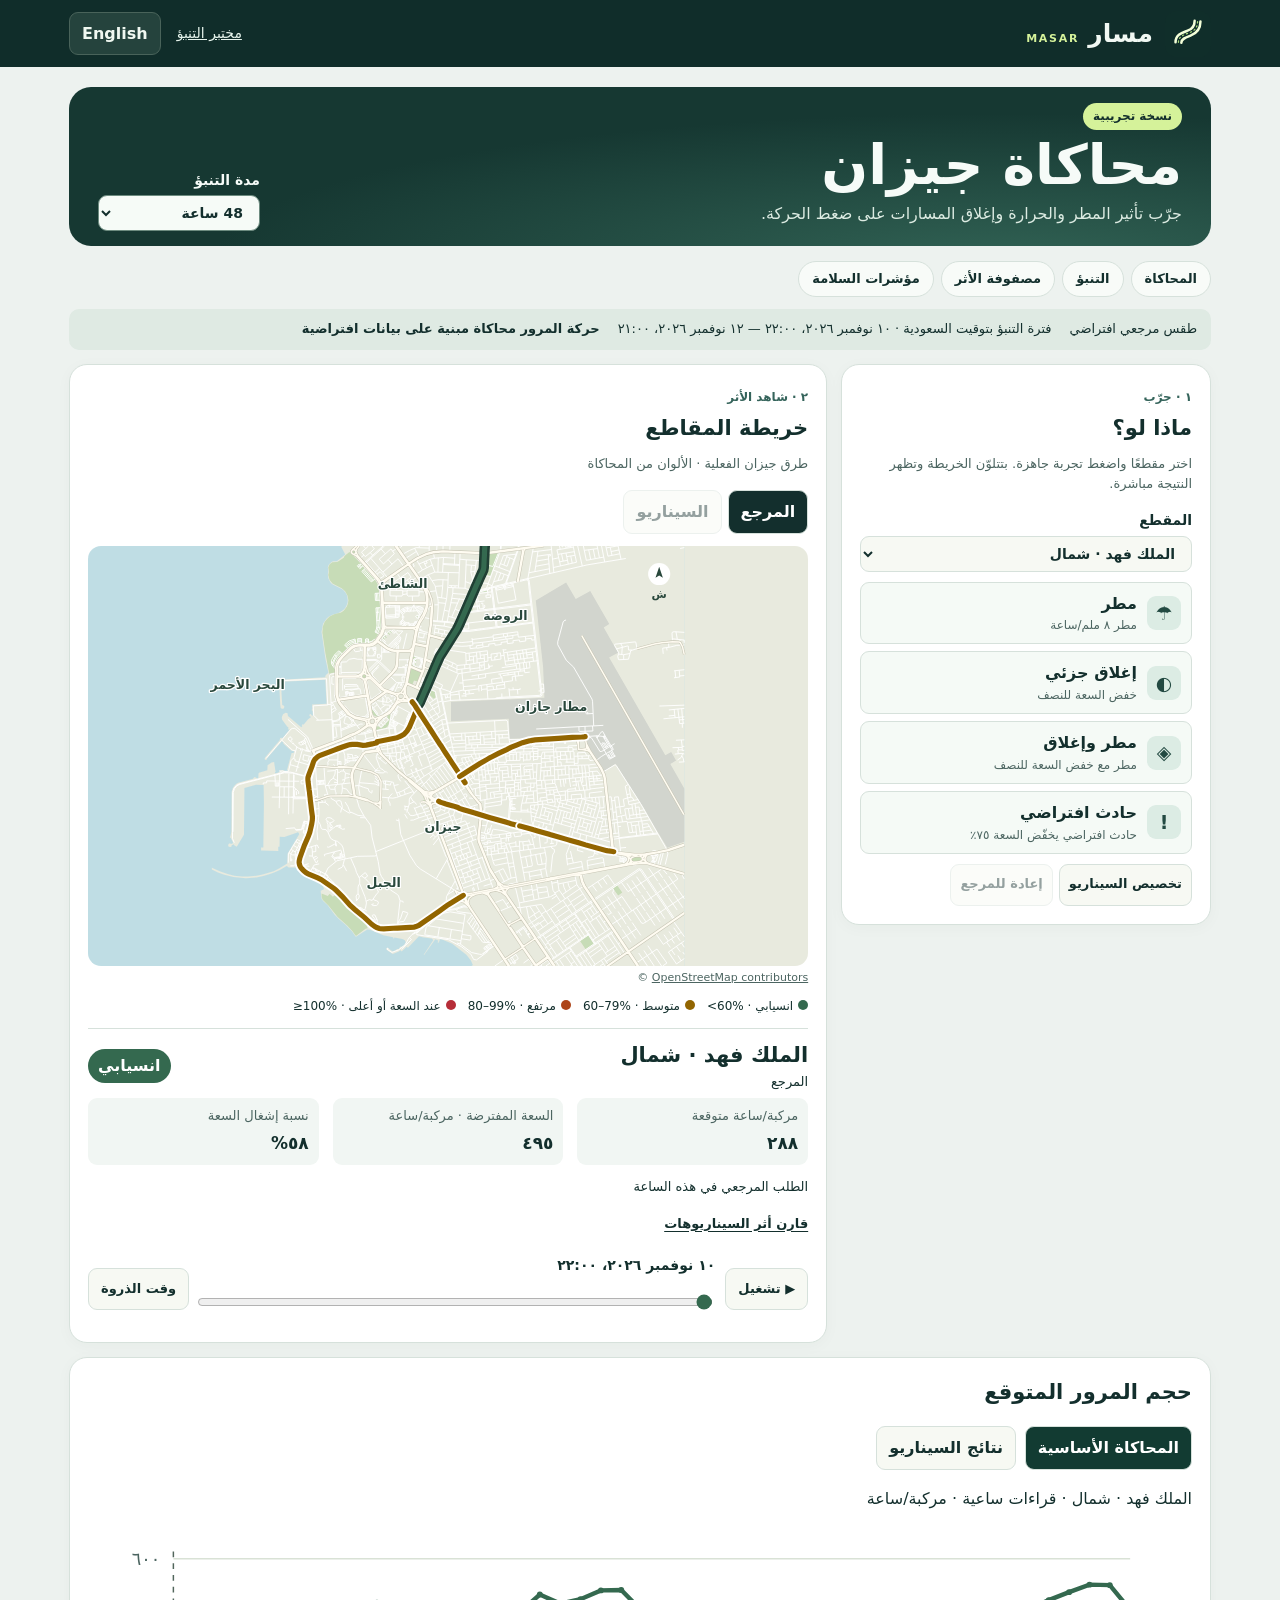
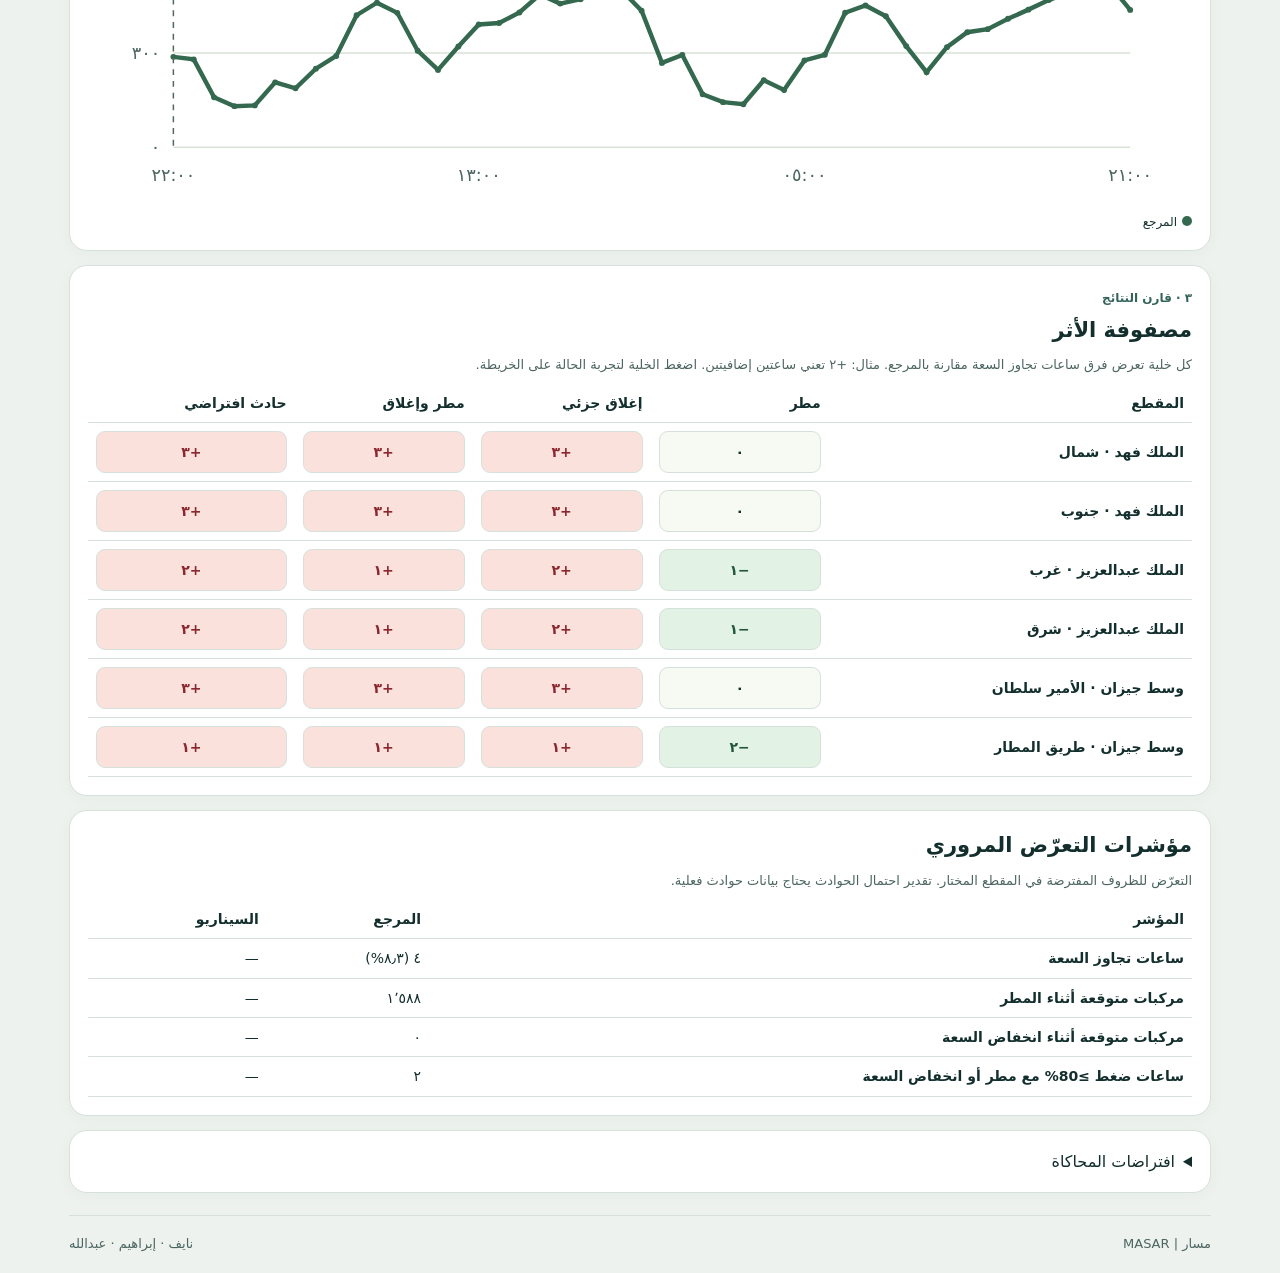
==== commit a0fbea86: "Release MASAR website and integrated forecast lab for Render" ====
--- a/index.html
+++ b/index.html
@@ -1,356 +1,853 @@
-<!doctype html>
-<html lang="ar" dir="rtl">
-<head>
-<meta charset="utf-8"><meta name="viewport" content="width=device-width, initial-scale=1">
-<meta name="theme-color" content="#172c28"><title>مَسار | MASAR</title>
-<link rel="icon" href="/static/icon.svg">
-<link rel="preconnect" href="https://fonts.googleapis.com">
-<link href="https://fonts.googleapis.com/css2?family=IBM+Plex+Sans+Arabic:wght@400;500;600;700&family=Manrope:wght@400;500;600;700;800&display=swap" rel="stylesheet">
-<style>
-:root{color-scheme:light;--ink:#172c28;--muted:#536963;--paper:#f2f3ed;--accent:#e0ef98;--green:#376852;--edge:#dce2d9}
-*{box-sizing:border-box}body{margin:0;background:var(--paper);color:var(--ink);font-family:Manrope,"IBM Plex Sans Arabic",system-ui,sans-serif;line-height:1.65}
-header{background:#fcfdf8;border-bottom:1px solid var(--edge)}.bar,main,footer{max-width:1160px;margin:auto;padding:0 24px}.bar{display:flex;gap:18px;align-items:center;justify-content:space-between;min-height:72px}.brand{display:flex;align-items:center;gap:10px;font-size:23px;font-weight:800;white-space:nowrap}.brand svg{width:32px;height:32px}.brand small{font-size:10px;letter-spacing:2px;color:var(--muted)}
-nav{display:flex;gap:6px;background:#edf0e8;padding:5px;border-radius:12px}button,select,input{font:inherit}button,select{cursor:pointer}button{border:0;border-radius:9px;padding:9px 15px;font-weight:700;color:inherit;background:#e6ece2}button:focus-visible,select:focus-visible,input:focus-visible{outline:3px solid #8b9e40;outline-offset:3px}button[aria-current="page"]{background:var(--ink);color:white}.lang{background:transparent;border:1px solid var(--edge)}button:disabled{opacity:.5;cursor:wait}
-main{padding-top:28px;padding-bottom:36px}.hero{position:relative;overflow:hidden;background:var(--ink);color:#f6faed;border-radius:23px;padding:36px;min-height:210px;display:flex;align-items:center;isolation:isolate}.hero:after{content:"";position:absolute;inset:0;z-index:-1;background:repeating-radial-gradient(ellipse at 15% 130%,transparent 0 24px,#b0cd8b24 25px 26px,transparent 27px 45px);mask-image:linear-gradient(90deg,#000,transparent 85%)}.hero h1{font-size:clamp(32px,5vw,59px);margin:2px 0 4px;line-height:1.15;letter-spacing:-.035em}.hero p{max-width:670px;color:#d4e4d8;margin:12px 0 0}.tag{display:inline-block;border-radius:40px;padding:3px 11px;font-size:12px;font-weight:800;background:var(--accent);color:var(--ink)}.small{font-size:13px;color:var(--muted)}.row{display:flex;align-items:center;gap:12px;flex-wrap:wrap}.between{justify-content:space-between}.cards{display:grid;grid-template-columns:repeat(3,minmax(0,1fr));gap:12px;margin:16px 0}.card,.panel{background:#fff;border:1px solid var(--edge);border-radius:16px;padding:18px}.card strong{display:block;font-size:clamp(18px,3vw,30px);line-height:1.3;margin-top:5px}.card small{color:var(--muted)}.panel{margin-top:15px}.panel h2,.panel h3{margin:0}.control{display:grid;gap:5px;font-weight:700;font-size:14px}select{background:#f7f9f4;color:var(--ink);border:1px solid var(--edge);padding:9px;border-radius:8px;max-width:100%}.hours{flex:1;min-width:200px}input[type=range]{width:100%;accent-color:var(--green)}.note{background:#e9eee3;padding:12px 15px;border-radius:10px;margin-top:14px;font-size:13px}.chart{width:100%;height:auto;display:block;margin-top:12px;direction:ltr}.chart text{font-size:12px;fill:#536963}.chart [role=img]{outline:0}.upload{border:1px dashed #96ab9b;border-radius:12px;padding:20px;background:#f7f9f4;margin:12px 0}.upload input{max-width:100%}.primary{background:var(--ink);color:white}.secondary{background:var(--accent)}.error{color:#a43027}.legend{display:flex;gap:16px;color:var(--muted);font-size:13px;flex-wrap:wrap}.legend i{display:inline-block;width:10px;height:10px;border-radius:50%;margin-inline-end:5px;background:#417d58}.legend i.alt{background:#9e642c}.fields{display:grid;grid-template-columns:repeat(3,minmax(0,1fr));gap:12px;margin:14px 0}.loading{opacity:.72}.metrics{display:grid;grid-template-columns:repeat(2,minmax(0,1fr));gap:12px}.metrics p{margin:8px 0 0}.foot{display:flex;justify-content:space-between;gap:8px;flex-wrap:wrap;border-top:1px solid var(--edge);padding-block:20px}.foot strong{color:var(--ink)}[hidden]{display:none!important}
-@media(max-width:660px){.bar,main,footer{padding-inline:14px}.bar{flex-wrap:wrap;padding-block:10px;gap:8px}nav{order:3;width:100%}nav button{flex:1}.hero{padding:23px}.cards{grid-template-columns:1fr 1fr}.cards .card:last-child{grid-column:1/-1}.fields{grid-template-columns:1fr}.panel,.card{padding:13px}.chart text{font-size:15px}.metrics{grid-template-columns:1fr}}
-
-/* MASAR_WEATHER_INTEGRATION_V4 — limited supplementary styles */
-.masar-weather-grid{display:grid;grid-template-columns:1.1fr 1fr;gap:14px;margin-top:16px}
-.masar-weather-grid .panel{min-width:0;margin-top:0}
-.masar-weather-grid .chart{min-height:180px;max-height:260px}
-.masar-weather-status{font-size:13px;color:#376852;margin:10px 0 6px}
-.masar-weather-delta{font-size:15px;font-weight:700;color:#172c28;margin:6px 0 12px}
-.masar-panel-title{display:block;font-size:16px}
-.masar-metric{margin-top:12px}.masar-metric>b{display:block;margin-bottom:6px}.masar-metric small{color:#536963;font-weight:400}
-.masar-metric-row{display:grid;grid-template-columns:63px minmax(0,1fr) 54px;align-items:center;gap:7px;margin:6px 0;font-size:12px}
-.masar-metric-row strong{font-size:12px;text-align:end}.masar-track{height:8px;background:#e8efea;border-radius:8px;overflow:hidden}.masar-track>div{height:100%;border-radius:8px}
-.masar-weather-grid .small{line-height:1.7}
-@media(max-width:760px){.masar-weather-grid{grid-template-columns:1fr}.masar-weather-grid .chart{min-height:160px}}
-
-</style>
-</head>
-<body>
-<header><div class="bar">
-<div class="brand"><svg viewBox="0 0 40 40" aria-hidden="true"><rect width="40" height="40" rx="10" fill="#172c28"/><path d="M10 28C19 28 18 12 30 12M10 34C26 34 21 18 30 18" fill="none" stroke="#e0ef98" stroke-width="2.5" stroke-linecap="round"/></svg><span data-t="brand">مَسار</span><small>MASAR</small></div>
-<nav aria-label="Navigation"><button type="button" data-screen="jazan" data-t="sim" aria-current="page">محاكاة جيزان</button><button type="button" data-screen="lab" data-t="lab">مختبر التنبؤ</button></nav>
-<button class="lang" id="language" type="button">English</button>
-</div></header>
-<main>
-<section id="jazan">
-<div class="hero"><div><span class="tag" data-t="scenario"></span><h1 data-t="simTitle"></h1><p data-t="simIntro"></p></div></div>
-<div class="note" data-t="simulationNote"></div>
-<div class="panel row">
-<label class="control"><span data-t="road"></span><select id="road" disabled></select></label>
-<label class="control hours"><span data-t="hour"></span><input type="range" id="hour" min="0" max="47" value="0" disabled></label>
-<button id="refresh" type="button" data-t="refresh"></button>
-</div>
-<p id="simStatus" class="small" role="status"></p>
-<div class="cards">
-<div class="card"><span data-t="traffic"></span><strong id="volume">—</strong><small data-t="unit"></small></div>
-<div class="card"><span data-t="weather"></span><strong id="weather">—</strong><small id="weatherDetail">Open-Meteo</small></div>
-<div class="card"><span data-t="selected"></span><strong id="time">—</strong><small data-t="timezone"></small></div>
-</div>
-<div class="panel"><div class="row between"><h2 data-t="next48"></h2><span class="tag">SARIMA / SARIMAX</span></div><svg class="chart" id="jazan-chart" viewBox="0 0 850 270" role="img"></svg></div>
-<!-- MASAR_WEATHER_INTEGRATION_V4 -->
-<div class="masar-weather-grid" id="masar-weather-addon">
- <div class="panel"><h3>الطقس يدخل تلقائيًا في المحاكاة | Weather-aware forecast</h3><p id="masar-weather-mode" class="masar-weather-status">Open-Meteo</p><p id="masar-weather-delta" class="masar-weather-delta">—</p><svg class="chart" id="masar-weather-chart" viewBox="0 0 720 220" role="img" aria-label="Hourly weather forecast in Jazan"></svg><p class="small" id="masar-weather-legend">درجة الحرارة والأمطار في رسم مستقل</p></div>
- <div class="panel"><div id="masar-weather-metrics"></div><p class="small">المرور والطقس التاريخيان هنا بيانات اصطناعية؛ معاملات تأثير المطر والحرارة افتراضات هندسية وليست قياسات محلية أو دليلًا سببيًا.</p></div>
-</div>
-
-<details class="panel"><summary data-t="assumptions"></summary><p class="small" data-t="assumptionText"></p><div class="row small"><a href="https://unhabitat.org/jazan-city-profile" target="_blank" rel="noopener">UN-Habitat</a><a href="https://www.fhwa.dot.gov/policyinformation/tmguide/tmg_2022/traffic-data-methodologies.cfm" target="_blank" rel="noopener">FHWA</a><a href="https://open-meteo.com/en/docs" target="_blank" rel="noopener">Open-Meteo</a></div></details>
+<!doctype html><html lang="ar" dir="rtl"><head><meta charset="utf-8"><meta name="viewport" content="width=device-width, initial-scale=1"><title>مسار | MASAR — التنبؤ بحركة المرور في جيزان</title>
+<meta name="description" content="مسار لتوقع حركة المرور في مدينة جيزان ومحاكاة أثر المطر والحرارة وإغلاق الطرق.">
+<meta name="application-name" content="مسار | MASAR">
+<meta property="og:site_name" content="مسار | MASAR">
+<meta property="og:title" content="مسار | التنبؤ بحركة المرور في جيزان">
+<meta property="og:description" content="استكشف حركة المرور المتوقعة وجرّب أثر الطقس وإغلاق الطرق في جيزان.">
+<meta property="og:type" content="website">
+<link rel="canonical" href="https://trafficvision-jazan.onrender.com/">
+<meta property="og:url" content="https://trafficvision-jazan.onrender.com/">
+<script type="application/ld+json">{"@context": "https://schema.org", "@type": "WebSite", "name": "مسار", "alternateName": "MASAR", "url": "https://trafficvision-jazan.onrender.com/"}</script>
+<link rel="icon" type="image/svg+xml" href="/masar-mark.svg"><style>:root{--ink:#16322b;--muted:#536a60;--bg:#f2f4ed;--paper:#fff;--edge:#d9e2d6;--lime:#e1ed9d;--green:#34694f;--yellow:#ad7906;--orange:#be501c;--red:#b62d38}
+*{box-sizing:border-box}body{margin:0;background:var(--bg);color:var(--ink);font:16px/1.6 system-ui,sans-serif}.wrap{max-width:1190px;margin:auto;padding-inline:24px}.top{border-bottom:1px solid var(--edge);background:#fcfdf8}.bar,.section-head,.intro,.actions,.nav,footer{display:flex;align-items:center;justify-content:space-between;gap:16px}.bar{min-height:67px}.brand{display:flex;align-items:center;gap:12px;font-size:23px}.brand small{font-size:11px;letter-spacing:2px}.nav a{color:var(--ink);font-size:14px}.intro{margin:26px 0 15px;align-items:end}.intro h1{font-size:clamp(32px,6vw,55px);line-height:1.15;margin:4px 0}.intro p,.section-head p{margin:4px 0;color:var(--muted)}.eyebrow{display:inline-block;background:var(--lime);padding:4px 10px;border-radius:30px;font-size:12px;font-weight:800}.horizon{min-width:154px}.notice{display:flex;flex-wrap:wrap;gap:8px 18px;background:#e6ecdf;border-radius:10px;padding:10px 14px;margin-bottom:14px;font-size:13px}.grid{display:grid;grid-template-columns:minmax(0,2.25fr) minmax(250px,1fr);gap:14px;align-items:start}.card{background:var(--paper);border:1px solid var(--edge);border-radius:18px;padding:18px;min-width:0}.section-head{align-items:start}.section-head p,.muted{font-size:13px;color:var(--muted)}h2,h3,p{margin-block:0 8px}h2{font-size:21px}.toggle{display:flex;gap:6px;margin:12px 0}.toggle button[aria-pressed=true]{background:var(--ink);color:#fff}button,select,input{font:inherit;color:inherit;border-radius:9px;border:1px solid var(--edge);padding:8px 12px;background:#f7f9f3}button{cursor:pointer;font-weight:700;min-height:42px}.primary{background:var(--ink);color:#fff;border-color:var(--ink)}button:focus-visible,select:focus-visible,input:focus-visible,[tabindex]:focus-visible{outline:3px solid #617c27;outline-offset:3px}button:disabled{opacity:.45;cursor:default}.map{background:#e9eee4;border-radius:13px;overflow:hidden}.map svg,#plot svg{display:block;width:100%;height:auto}.map [role=button]{cursor:pointer}.road{stroke-width:11;fill:none;stroke-linecap:round}.hit{stroke-width:34;stroke:transparent;fill:none}.halo{stroke:#fff;stroke-width:20;fill:none;stroke-linecap:round}.selected .halo{stroke:#203f34;stroke-width:19}.map text{font-size:14px;fill:#29483c;font-weight:700;pointer-events:none}.legend,.segments{display:flex;flex-wrap:wrap;gap:6px 12px;margin-top:10px;font-size:12px}.segments button{font-size:12px;padding:4px 8px;min-height:38px}.segments button[aria-pressed=true]{background:var(--lime)}.dot{display:inline-block;width:10px;height:10px;border-radius:50%;margin-inline-end:5px}.timeline{margin-top:12px;display:flex;align-items:center;gap:10px}.timeline label{flex:1}.timeline input{width:100%;padding:0;accent-color:var(--green)}label{display:grid;gap:4px;font-size:14px;font-weight:700}.detail .badge{display:inline-block;border-radius:20px;color:white;padding:4px 10px;margin-bottom:12px;font-weight:700}.kpi{padding:10px 0;border-bottom:1px solid var(--edge);display:grid;gap:3px}.kpi span{color:var(--muted);font-size:13px}.kpi strong{font-size:20px}.detail p{font-size:13px;margin:12px 0 0}.editor,.lower{margin-top:14px}.fields{display:grid;grid-template-columns:repeat(3,minmax(0,1fr));gap:12px}.fields input,.fields select{width:100%;min-width:0}.actions{justify-content:start;flex-wrap:wrap}.table-wrap{overflow-x:auto}table{border-collapse:collapse;width:100%;font-size:14px}th,td{text-align:start;border-bottom:1px solid var(--edge);padding:8px;white-space:nowrap}th{font-weight:750}td button{width:100%;min-width:86px;text-align:center}.positive{background:#fae1db;color:#8a2730}.negative{background:#e2f2e5;color:#23563d}.selected-cell{outline:2px solid var(--ink);outline-offset:-2px}.chart-label{fill:var(--muted);font-size:12px}footer{margin-top:22px;border-top:1px solid var(--edge);padding-block:18px;color:var(--muted);font-size:13px}[hidden]{display:none!important}
+@media(max-width:720px){.wrap{padding-inline:12px}.grid{grid-template-columns:1fr}.intro{align-items:start;flex-direction:column;gap:8px}.horizon{width:100%}.card{padding:13px}.fields{grid-template-columns:repeat(2,minmax(0,1fr))}.nav{gap:8px}.nav a{font-size:12px}.map text{font-size:19px}.legend{font-size:11px}}
+@media(max-width:380px){.fields{grid-template-columns:1fr}.section-head{flex-wrap:wrap}}
+
+/* Simulation workspace */
+:root{--ink:#132f2d;--muted:#4c6561;--bg:#edf2ef;--edge:#d6e1db;--lime:#d5f29a}
+.top{background:#102d2a;color:#f1f8f3;border-bottom:0}.nav a{color:#e5f3eb}.nav button{color:#f0f8f1;background:#25433d;border-color:#49635a}.brand small{color:var(--lime)}
+.intro{background:#163832;color:#f6fbf8;border-radius:22px;padding:24px 29px;min-height:148px;margin-top:20px;background-image:radial-gradient(ellipse at 82% 110%,#316254 0%,transparent 60%)}.intro p{color:#dcebe2}.eyebrow{color:var(--ink)}.horizon{min-width:162px}.horizon select{color:var(--ink);border-color:#6c8b7f;background:#f6fbf7}.notice{background:#dfeae3;margin-bottom:14px}.card{box-shadow:0 3px 16px #19392e08}
+.workspace{display:grid;grid-template-columns:minmax(255px,1fr) minmax(0,2.05fr);gap:14px;align-items:start}
+.controls{display:grid;gap:14px;min-width:0}.editor{margin:0}.map-card .detail{margin-top:12px;border-top:1px solid var(--edge);padding-top:10px}
+.step{display:inline-block;color:#35645b;font-weight:800;font-size:12px;margin-bottom:5px}.quick-target{margin:10px 0}.quick-target select{width:100%;min-width:0}
+.presets{display:grid;gap:7px}.preset{text-align:start;display:grid;grid-template-columns:auto minmax(0,1fr);gap:10px;align-items:center;background:#f5faf6;padding:8px 10px}.preset[aria-pressed=true]{background:#e6f3d3;border-color:#578052}.preset-icon{display:grid;place-items:center;width:34px;height:34px;border-radius:9px;color:#234a42;background:#dcece4;font-size:19px}.preset strong,.preset small{display:block}.preset small{font-size:12px;color:var(--muted);font-weight:500}
+.cockpit-actions{gap:6px;margin-top:10px}.cockpit-actions button{font-size:13px;padding-inline:9px}.scenario-summary,.capacity-example{background:#e6efe9;border-radius:10px;padding:9px 11px;margin:10px 0 0;font-size:13px}.scenario-summary:empty{display:none}.capacity-example{margin:10px 0}.editor .fields{grid-template-columns:repeat(2,minmax(0,1fr))}
+.detail{display:grid;grid-template-columns:repeat(3,minmax(0,1fr));gap:5px 14px}.detail .detail-head,.detail .drivers{grid-column:1/-1}.detail .detail-head{display:flex;align-items:center;justify-content:space-between;gap:8px;flex-wrap:wrap}.detail .badge,.detail h2,.detail p{margin:0}.detail .kpi{border:0;background:#f1f6f3;border-radius:9px;padding:8px 10px}.detail .kpi strong{font-size:17px}.detail .drivers{margin-top:7px}.timeline button{font-size:13px;white-space:nowrap}.table-wrap:focus-visible{outline:2px solid #557867}.map [role=button]:focus-visible{outline:none}.map [role=button]:focus-visible .halo{stroke:#102d2a;stroke-width:24}.table-wrap td button{font-variant-numeric:tabular-nums}
+@media(max-width:850px){.workspace{grid-template-columns:minmax(0,1fr) minmax(0,1.65fr)}}
+@media(max-width:680px){.workspace{display:flex;flex-direction:column}.workspace>*{width:100%}.intro{padding:17px 16px;min-height:0}.presets{grid-template-columns:repeat(2,minmax(0,1fr))}.preset{gap:5px;padding:6px}.preset-icon{width:26px;height:28px}.preset strong{font-size:13px}.preset small{font-size:11px}.timeline{flex-wrap:wrap}.timeline label{min-width:52%;order:-1;flex-basis:100%}.detail .kpi{padding:6px}.detail .kpi span{font-size:11px}}
+
+@media(min-width:851px){.intro{min-height:125px;padding-block:15px}.map-card .map svg{max-height:238px}.map-card .map{background:#e9eee4}}
+
+.detail .kpi .ratio-change{display:inline-block;color:inherit;font-size:inherit}
+.brand b{display:flex;gap:8px;align-items:baseline}.brand small{font-weight:750}
+.map-card .map{background:linear-gradient(90deg,#bfdde4 49%,#e8eade 51%)}
+.map-card .map svg{max-height:420px}.map .road{stroke-width:7}.map .halo{stroke-width:12}.map .selected .halo{stroke-width:14}.map .hit{stroke-width:23}
+.map .geo-label{font-size:17px;text-anchor:middle;paint-order:stroke;stroke:#fff;stroke-width:3.5px;stroke-linejoin:round}
+.map .north text{font-size:15px}.map-source{font-size:11px;color:var(--muted);text-align:right;margin-top:3px}.map-source a{color:inherit}
+@media(max-width:680px){.map .geo-label{font-size:21px}.map .road{stroke-width:9}.map .halo{stroke-width:14}.map .hit{stroke-width:34}}
+
+.brand-mark{display:block;flex:none;width:46px;height:46px}.brand b{gap:9px;font-size:25px}.brand small{letter-spacing:.16em}
+.section-links{display:flex;flex-wrap:wrap;gap:4px 7px;margin:0 0 12px}
+.section-links a,.result-links a{color:var(--ink);text-decoration:none;font-size:13px;font-weight:750}
+.section-links a{background:#f8fbf8;border:1px solid var(--edge);border-radius:24px;display:inline-flex;align-items:center;padding:4px 13px;min-height:36px}
+.section-links a:hover,.section-links a:focus-visible{background:#dcebe1;border-color:#577d6b}.section-links a:focus-visible,.result-links a:focus-visible{outline:2px solid #557867;outline-offset:3px}
+.result-links{display:flex;align-items:center;flex-wrap:wrap;gap:6px 14px;margin-top:8px}.result-links button{font-size:13px}.result-links a{display:inline-flex;min-height:36px;align-items:center;text-decoration:underline;text-underline-offset:3px}
+.workspace,.lower{scroll-margin-top:12px}
+@media(max-width:680px){.brand-mark{width:39px;height:39px}.brand b{font-size:22px}.brand small{font-size:10px}.section-links a{padding-inline:9px}}
+
+.snapshot-note{font-weight:750}.timeline input[type=range]{min-height:40px;cursor:ew-resize}
+@media(max-width:680px){.notice{display:grid;gap:4px}.timeline label{gap:0}}
+
+.comparison-tabs,.comparison-controls{display:flex;align-items:center;flex-wrap:wrap;gap:.55rem;margin-block:1rem}
+.comparison-tabs button[aria-pressed=true],#playComparison{background:#123b32;color:#fff}
+#comparisonPlot svg{display:block;width:100%;height:auto}
+#comparisonAnalysis{border-top:1px solid #d9e2d6;margin-top:1rem;padding-top:1rem}
+#comparisonAnalysis h3{margin-block:1rem .5rem}
+#comparisonWindow,#comparisonTime{font-weight:700}
+
+.result-highlights{display:grid;grid-template-columns:repeat(3,minmax(0,1fr));gap:10px;margin-top:14px}
+.result-highlights>div{background:#eef5e8;border:1px solid #d5e3c8;border-radius:13px;padding:14px}
+.result-highlights span,.result-highlights small{display:block;font-size:12px;color:#4c6561}.result-highlights strong{display:block;font-size:24px;line-height:1.5}
+.result-explanation{background:#edf4f0;border-inline-start:4px solid #50785e;padding:4px 16px 12px;border-radius:10px}
+.result-explanation p{line-height:1.9}.speed-control{display:flex;align-items:center;gap:7px;font-size:13px}
+#comparisonProgress{width:100%;height:7px;accent-color:#34694f;border:0}.hourly-details{margin-top:18px}.hourly-details summary{cursor:pointer;font-weight:750;padding:8px 0}
+@media(max-width:680px){.result-highlights{grid-template-columns:1fr}.result-highlights>div{padding:10px 13px}.result-highlights strong{font-size:23px}.comparison-controls{gap:8px}}
+</style></head>
+<body><header class="top"><div class="wrap bar"><div class="brand"><img class="brand-mark" src="[data-uri]" width="46" height="46" alt=""><b>مسار <small lang="en">MASAR</small></b></div><div class="nav"><a href="/lab" data-t="lab">مختبر التنبؤ الحالي</a><button id="lang">English</button></div></div></header>
+<main class="wrap">
+<section class="intro"><div><span class="eyebrow" data-t="preview">نسخة تجريبية</span><h1 data-t="title">محاكاة جيزان</h1><p data-t="intro">جرّب تأثير المطر والحرارة وإغلاق المسارات على ضغط الحركة.</p></div><label class="horizon"><span data-t="horizon">مدة التنبؤ</span><select id="horizon"></select></label></section>
+<nav class="section-links" aria-label="Sections" data-aria="sectionLinks"><a href="#simulation" data-t="simulationLink">المحاكاة</a><a href="#forecast" data-t="forecastLink">التنبؤ</a><a href="#impacts" data-t="matrix">مصفوفة الأثر</a><a href="#safety" data-t="safetyLink">مؤشرات السلامة</a></nav>
+<div class="notice"><span id="weatherStatus" role="status"></span><span id="periodNote"></span><span class="snapshot-note" data-t="snapshot">حركة المرور محاكاة مبنية على بيانات افتراضية</span></div>
+<section class="workspace" id="simulation" tabindex="-1" aria-label="Jazan simulation" data-aria="title">
+<div class="controls"><aside class="card cockpit">
+<div class="section-head"><div><span class="step" data-t="step1">١ · جرّب</span><h2 data-t="what">ماذا لو؟</h2><p data-t="quickIntro">اختر مقطعًا، ثم اضغط سيناريو جاهز وشوف أثره فورًا على الخريطة.</p></div></div>
+<label class="quick-target"><span data-t="segment">المقطع</span><select id="quickTarget"></select></label>
+<div id="presets" class="presets"></div>
+<div class="actions cockpit-actions"><button id="what" data-t="customize" aria-expanded="false" aria-controls="editor">تخصيص السيناريو</button><button type="button" id="reset" data-t="reset">إعادة للمرجع</button></div>
+<div id="activeSummary" class="scenario-summary" role="status"></div>
+</aside>
+<section class="card editor" id="editor" hidden><div class="section-head"><div><h2 data-t="customize">تخصيص السيناريو</h2><p data-t="editorIntro">اضبط السيناريو للمقطع المختار، ثم قارن النتيجة بالمرجع.</p></div><button id="close" data-t="close">إغلاق</button></div>
+<form id="form"><div class="fields">
+<label><span data-t="segment">المقطع</span><select id="target"></select></label>
+<label><span data-t="start">بداية السيناريو</span><input id="start" type="datetime-local" required></label>
+<label><span data-t="duration">المدة بالساعات</span><input id="duration" type="number" min="1" max="168" step="1" value="3" required></label>
+<label><span data-t="rain">المطر (ملم/ساعة)</span><input id="rain" type="number" min="0" max="20" step=".1" placeholder="—"></label>
+<label><span data-t="temp">الحرارة (°م)</span><input id="temp" type="number" min="-20" max="65" step=".1" placeholder="—"></label>
+<label><span data-t="closure">انخفاض السعة (%)</span><select id="closure"><option value="0" data-t="openRoad">مفتوح بالكامل</option><option value="25" data-t="minorClosure">إغلاق جزئي · 25٪</option><option value="50" data-t="halfClosure">نصف السعة · 50٪</option><option value="75" data-t="majorClosure">إغلاق كبير · 75٪</option><option value="100" data-t="fullClosure">إغلاق كامل · 100٪</option></select></label>
+</div><p class="muted" data-t="blank">اترك المطر أو الحرارة فارغين لاستخدام القيمة المرجعية.</p>
+<p id="capacityExample" class="capacity-example"></p><div class="actions"><button class="primary" data-t="apply">طبّق وشاهد النتيجة</button><span id="message" role="status"></span></div></form></section></div>
+<article class="card map-card" id="mapCard">
+<div class="section-head"><div><span class="step" data-t="step2">٢ · شاهد الأثر</span><h2 data-t="map">خريطة المقاطع</h2><p data-t="schematic">طرق جيزان الفعلية · الألوان من المحاكاة</p></div></div>
+<div class="toggle" id="comparison"><button id="ref" data-t="reference" aria-pressed="true">المرجع</button><button id="scenario" data-t="scenario" aria-pressed="false">السيناريو</button></div>
+<div id="map" class="map" dir="ltr"></div><div class="map-source" dir="ltr">© <a href="https://www.openstreetmap.org/copyright" target="_blank" rel="noopener">OpenStreetMap contributors</a></div><div id="legend" class="legend"></div>
+<section class="detail" id="detail"></section>
+<div class="result-links"><a id="scenarioResultsLink" href="#forecast" data-t="scenarioChart" hidden>نتائج السيناريو</a><button id="scenarioHour" type="button" data-t="scenarioHour" hidden>العودة لبداية السيناريو</button><a href="#impacts" data-t="viewImpacts">قارن أثر السيناريوهات</a></div>
+<div class="timeline"><button id="play" data-t="play">▶ تشغيل</button><label><span id="moment"></span><input id="time" type="range" min="0" value="0" aria-label="Time"></label><button id="peakJump" data-t="peakJump">وقت الذروة</button></div>
+</article>
+
 </section>
-<section id="lab" hidden>
-<div class="hero"><div><span class="tag">Excel · CSV · SARIMA</span><h1 data-t="labTitle"></h1><p data-t="labIntro"></p></div></div>
-<div class="panel">
-<h2 data-t="inputTitle"></h2><p class="small" data-t="requirements"></p>
-<div class="upload"><label class="control"><span data-t="choose"></span><input id="file" type="file" accept=".xlsx,.csv"></label></div>
-<div id="fields" class="fields" hidden>
-<label class="control" id="sheetWrap"><span data-t="sheet"></span><select id="sheet"></select></label>
-<label class="control"><span data-t="timestamp"></span><select id="timestamp"></select></label>
-<label class="control"><span data-t="count"></span><select id="count"></select></label>
-</div>
-<div class="row"><button class="primary" id="analyze" type="button" disabled data-t="run"></button><button class="secondary" id="example" type="button" data-t="example"></button></div>
-<p id="labStatus" class="small" role="status" aria-live="polite"></p>
-</div>
-<div id="results" hidden>
-<div class="cards">
-<div class="card"><span data-t="next"></span><strong id="prediction"></strong><small id="predictionTime"></small></div>
-<div class="card"><span data-t="observations"></span><strong id="observations"></strong><small id="window"></small></div>
-<div class="card"><span data-t="average"></span><strong id="average"></strong><small id="peak"></small></div>
-</div>
-<div class="panel"><div class="row between"><h2 data-t="evaluation"></h2><span class="tag" id="model"></span></div><p class="small" id="split"></p>
-<div class="metrics"><div class="card"><b>SARIMA</b><p id="scores"></p></div><div class="card"><b data-t="baseline"></b><p id="baseline"></p></div></div>
-<div class="legend"><span><i></i><span data-t="actual"></span></span><span><i class="alt"></i><span data-t="predicted"></span></span></div>
-<svg id="evaluation-chart" class="chart" viewBox="0 0 850 270" role="img"></svg>
-</div>
-<div class="panel"><h2 data-t="series"></h2><p id="origin" class="small"></p><svg id="history-chart" class="chart" viewBox="0 0 850 270" role="img"></svg></div>
-</div>
+<section class="card lower" id="forecast" tabindex="-1">
+  <h2 data-t="chart">حجم المرور المتوقع</h2>
+  <div class="comparison-tabs" role="group" data-aria="chart">
+    <button id="baselineChart" type="button" aria-pressed="true" aria-controls="baselinePanel" data-t="baselineChart">المحاكاة الأساسية</button>
+    <button id="scenarioChart" type="button" aria-pressed="false" aria-controls="scenarioPanel" data-t="scenarioChart">نتائج السيناريو</button>
+  </div>
+  <div id="baselinePanel"><p id="chartNote"></p><div id="plot" dir="ltr"></div></div>
+  <div id="scenarioPanel" hidden>
+    <p id="comparisonEmpty" data-t="comparisonEmpty">طبّق سيناريو من قسم «ماذا لو؟» لبدء المقارنة.</p>
+    <div id="comparisonContent" hidden>
+      <p id="comparisonWindow"></p>
+      <div class="comparison-controls">
+        <button id="playComparison" type="button" data-t="playComparison">شغّل المقارنة</button>
+        <button id="showAnalysis" type="button" data-t="showAnalysis">عرض النتيجة مباشرة</button>
+        <span id="comparisonTime"></span><label class="speed-control"><span data-t="speed">سرعة العرض</span><select id="comparisonSpeed"><option value="1">1×</option><option value="2">2×</option><option value="4">4×</option></select></label>
+        <button id="exportComparison" type="button" data-t="exportComparison">تصدير المقارنة CSV</button>
+      </div>
+      <progress id="comparisonProgress" value="0" max="1" data-aria="scenarioChart"></progress>
+      <div id="comparisonPlot" dir="ltr"></div>
+      <p id="comparisonReading"></p>
+      <div id="comparisonHighlights" class="result-highlights" hidden></div>
+      <section id="comparisonAnalysis" hidden aria-live="polite"></section>
+    </div>
+  </div>
 </section>
-</main>
-<footer class="foot small"><span data-t="footer"></span><span><span data-t="credits"></span> <strong data-t="names"></strong></span></footer>
-<script>
-'use strict';
+<section class="card lower" id="impacts" tabindex="-1"><span class="step" data-t="step3">٣ · قارن النتائج</span><h2 data-t="matrix">مصفوفة الأثر</h2><p class="muted" data-t="matrixNote">فرق ساعات تجاوز السعة عن المرجع في المدة المحددة. اضغط خلية لعرضها على الخريطة.</p><div id="matrix" class="table-wrap" tabindex="0" role="region" data-aria="matrix"></div></section>
+<section class="card lower" id="safety" tabindex="-1"><h2 data-t="exposure">مؤشرات التعرّض المروري</h2><p class="muted" data-t="exposureNote">التعرّض للظروف المفترضة في المقطع المختار. تقدير احتمال الحوادث يحتاج بيانات حوادث فعلية.</p><div id="exposure" class="table-wrap" tabindex="0" role="region" data-aria="exposure"></div></section>
+<details class="card lower"><summary data-t="assumptions">افتراضات المحاكاة</summary><p data-t="assumptionsText"></p></details>
+<footer><span>مسار | MASAR</span><span id="credits">نايف · إبراهيم · عبدالله</span></footer></main>
+<script>const DATA={"start":"2026-11-10T22:00:00+03:00","temp":[32.44,30.28,29.71,29.02,28.88,29.05,31.2,29.56,29.83,31.39,31.32,30.88,33.28,33.67,33.37,35.56,35.97,35.53,34.94,35.16,33.27,33.78,32.57,32.13,31.31,29.97,29.05,29.29,29.38,30.61,29.62,30.17,29.23,30.75,32.02,32.95,32.39,33.9,34.44,34.36,35.66,34.38,34.64,34.26,33.82,33.57,33.12,33.1,31.99,30.98,31.72,29.64,29.18,28.49,29.09,29.14,30.79,30.12,31.13,32.14,32.78,33.91,34.59,35.06,34.39,34.97,35.42,33.86,33.91,32.76,32.34,31.56,30.17,30.26,29.49,28.7,29.59,28.89,28.77,28.4,29.95,30.35,31.84,31.39,33.28,33.24,34.03,36.58,34.84,35.47,34.4,35.19,34.67,34.17,33.0,32.09,30.99,30.19,28.74,29.51,28.53,28.66,30.19,29.08,29.49,29.91,30.6,32.74,32.73,32.71,34.41,33.88,34.15,35.16,35.03,35.07,33.42,32.61,31.7,32.55,32.01,30.38,30.41,29.25,29.52,29.04,28.32,29.11,30.21,30.66,30.76,33.02,33.3,33.23,35.16,34.33,34.42,34.59,36.41,35.62,34.21,33.34,32.13,31.79,30.96,30.08,29.56,28.68,28.51,28.37,29.27,28.79,30.05,30.4,32.46,32.13,32.82,34.42,34.67,35.18,33.17,34.45,36.25,34.17,34.74,33.01,32.18,31.74,30.69,30.57,29.49,29.3,28.7,29.25,28.63,28.92,29.25,31.52,31.0,32.11,32.83,33.2,33.55,34.06,34.4,34.61,35.92,33.68,34.52,34.2,31.58,31.66,31.06,30.98,30.56,28.4,28.36,28.78,29.48,28.58,29.29,30.92,31.4,30.89,32.7,33.13,35.14,34.1,34.76,33.48,32.78,33.92,33.42,34.12,31.78,32.12,31.26,31.19,29.55,29.41,27.86,28.65,29.74,29.33,29.56,31.09,30.57,32.54,31.59,33.82,34.24,33.68,35.0,35.28,34.58,34.07,34.33,33.06,33.25,31.95,30.44,30.75,29.79,29.89,28.29,28.11,30.46,29.21,30.15,31.29,30.01,32.95,32.34,32.53,34.25,34.21,34.68,34.94,34.16,34.51,34.03,32.51,33.31,31.29,30.9,31.05,30.49,29.73,29.05,28.03,28.0,29.0,29.77,29.56,30.93,32.88,32.75,32.8,33.78,33.47,34.05,33.97,33.97,33.06,34.45,33.65,32.12,29.91,29.81,30.18,29.62,28.53,28.41,29.67,28.33,28.67,27.95,29.46,31.69,31.52,32.38,33.21,33.51,33.94,34.2,34.2,34.64,35.77,34.09,33.42,33.53,31.47,31.49,30.73,28.59,28.39,29.06,28.25,29.17,28.87,29.31,30.01,31.49,31.14,32.73,33.06,33.48,34.08,34.82,34.61,36.24,34.0,33.52,33.03,33.04,31.2,30.3,30.5,29.47,29.79,28.31,28.93,28.23,29.04,29.96,30.07,30.69,32.23,31.64,32.88,33.88,33.76,34.68,34.73,35.55,35.63,34.11,32.79,32.63,32.69,31.17,29.55,30.13,28.72,28.42,28.01,26.92,29.76,28.09,29.95,30.82,32.65,32.81,32.71,33.5,34.31,34.82,34.64,34.88,34.24,33.52,33.92,32.05,30.94,30.59,30.16,30.25,28.47,28.77,28.54,27.19,28.86,29.52,29.45,30.84,31.96,32.19,33.53,33.7,33.17,34.74,34.73,33.15,34.9,33.28,32.49,31.7,31.57,30.87,30.13,29.84,28.83,28.16,28.3,28.84,28.02,29.55,29.35,30.15,31.34,32.65,32.59,34.97,34.45,34.4,35.2,34.78,34.09,34.18,33.08,32.3,31.83,30.95,30.19,29.7,28.53,28.47,27.36,27.69,28.69,28.99,29.61,30.03,30.54,32.4,33.33,33.06,34.49,34.27,34.33,33.32,33.68,34.06,32.24,32.9,31.28,30.21,30.91,29.29,28.11,27.67,27.19,28.3,28.69,28.93,29.9,31.29,30.0,32.08,32.79,33.77,34.31,33.69,34.65,34.31,32.23,33.61,32.17,32.37,31.09,30.92,28.39,29.91,28.43,28.02,29.01,28.58,29.5,29.53,29.31,30.38,30.53,31.94,32.03,32.92,34.23,34.04,34.08,33.49,33.41,33.73,32.49,33.29,31.48,30.32,29.88,28.78,28.29,27.97,27.54,28.61,29.21,28.73,29.68,31.1,31.48,32.81,33.61,33.54,33.58,33.35,33.64,35.0,34.45,33.8,33.17,32.5,29.58,28.82,29.38,28.33,28.02,28.33,29.11,28.2,28.09,29.43,29.45,29.85,31.07,30.95,32.11,32.91,34.79,34.17,34.58,34.45,34.68,33.2,32.39,33.17,32.73,29.6,30.03,28.6,28.16,27.73,27.81,29.36,28.93,28.28,29.91,30.9,31.61,31.87,32.53,33.6,34.01,34.32,34.18,34.15,34.63,33.42,32.7,31.44,32.66,29.65,29.24,28.99,28.62,28.1,27.45,29.25,28.45,29.9,30.59,30.39,32.26,31.89,33.1,33.94,32.94,35.17,34.6,33.51,33.06,32.26,33.99,31.77,31.16,30.42,29.98,28.83,27.77,27.73,28.29,27.75,29.29,27.7,29.74,30.36,31.36,32.67,32.38,34.25,33.53,34.31,33.98,34.31,34.75,33.97,33.37,30.76,31.61,30.91,29.82,29.55,28.88,28.64,27.96,27.5,28.57,29.34,30.33,30.67,30.66,31.29,32.74,33.56,33.89,34.03,34.01,34.48,34.23,33.55,32.82,32.53,31.27,29.59,30.18,29.59,27.39,27.45,27.7,28.06,29.12,29.94,29.74,29.67,31.67,32.07,33.09,33.09,33.43,33.9,35.56,32.69,32.92,34.13,31.3,31.32,31.09,30.0,28.84,28.17,27.89,27.93,28.68,28.42,28.28,29.93,29.96,30.83,31.56,31.25,31.28,33.22,33.41,33.91,34.58,33.84,33.59,33.83,33.69,31.84,30.92,29.86,29.82,29.46,29.42,28.31,27.97,27.91,27.82,28.22,29.84,30.39,29.93,31.17,33.76,34.55,33.57,33.63,33.49,33.55,33.33,34.79,32.2,33.02,31.11,30.27,30.0,28.8,29.13,27.03,26.86,27.58,27.53,29.22,29.26,31.04,30.48,31.99,33.29,32.99,33.62,33.91,34.61,33.09,34.49,32.35,33.29,31.95,30.5,30.56,29.82,29.66,27.94,27.52,28.11,27.97,27.92,28.96,28.66,30.76,29.72,31.5,31.5,32.79,33.0,33.12,33.74,34.45,34.48,32.04,32.68,32.58,30.64,29.13,29.49,28.19,28.85,27.8,28.25,28.1,27.75,28.5,29.69,30.9,31.49,31.09,32.43,34.54,33.7,34.38,33.9,34.58,33.65,33.89,32.79,31.09,32.2,30.14,29.23,28.08,28.56,27.07,29.04,27.0,28.81,28.34,29.16,30.4,31.13,32.98,33.15,32.72,33.99,33.83,35.08,34.41,32.38,32.07,33.02,32.8,30.78,30.22,28.64,28.41,27.59,28.63,28.71,28.65,26.63,28.91,27.13,30.54,30.74,32.1,32.58,33.2,33.13,33.07,32.29,34.09,32.73,31.36,32.44,31.79,31.44,31.14,30.27,28.03,27.17,29.21,27.08,28.09,29.39,28.04,29.97,30.95,30.34,31.24,31.9,31.79,31.25,34.43,32.95,34.1,34.4,32.88,32.46,32.49,30.81,29.94,29.53,28.9,28.1,27.08,28.41,27.94,27.0,28.48,29.3,29.22,30.58,31.17,32.19,31.41,33.71,33.66,34.08,34.53,34.06,32.72,32.18,30.97,31.55,29.31,29.01,28.27,27.89,27.44,27.16,28.3,27.98,28.59,28.52,30.35,31.82,30.69,31.96,33.9,33.49,33.9,34.1,32.45,34.36,33.4,32.06,31.9,30.66,29.28,30.1,28.27,27.91,27.23,26.86,27.33,28.26,27.53,29.34,29.36,31.63,30.72,32.83,32.63,32.93,33.76,33.39,34.05,32.42,31.74,32.02,31.04,30.33,29.52,27.8,30.67,28.11,27.92,27.4,28.59,28.19,28.27,28.96,30.37,31.64,31.16,33.08,33.45,33.63,32.32,33.54,34.07,32.77,32.18,32.07,31.21,30.78,28.7,29.53,28.09,27.8,27.97,28.26,27.48,27.98,28.23,28.86,30.12,31.14,32.12,32.59,32.1,32.71,34.3,34.16,33.13,33.66,32.53,33.11,31.51,29.71,29.18,29.29,28.65,28.55,27.69,27.34,27.83,29.83,28.05,30.45,29.58,30.22,32.12,31.83,32.82,33.56,33.44,33.16,33.5,33.44,32.15,31.77,32.05,31.18,29.9,28.51,28.2,28.15,27.83,28.44,27.44,29.83,28.6,28.76,30.12,31.29,31.9,32.74,33.26,33.96,33.71,33.1,33.12,33.83,31.88,32.04,30.15,30.22,29.88,28.97,28.4,28.67,28.31,28.59,26.76,28.28,28.87,29.19,30.8,30.07,32.27,31.6,32.88,31.97,33.39,33.45,32.79,33.38,32.75,33.71,31.24,30.5,30.68,29.6,28.09,27.36,28.14,27.89,27.62,28.86,28.99,28.73,30.61,30.73,32.08,33.23,31.44,32.69,33.73,34.21,32.53,33.86,32.48,32.97,31.63,30.89,29.42,28.72,27.8,27.57,28.39,29.07,27.41,28.94,28.1,28.6,30.39,30.92,31.11,32.52,33.23,34.18,34.16,33.51,32.99,32.84,32.46,31.48,31.25,29.72,30.03,29.06,28.89,27.06,26.43,26.89,27.98,28.15,28.75,28.97,30.08,31.64,32.87,32.71,32.41,33.06,33.54,33.15,34.73,33.59,32.0,32.54,31.61,30.18,29.77,29.62,27.39,28.69,26.66,26.24,28.41,27.36,28.12,28.54,30.03,30.95,31.61,31.46,33.22,32.81,33.81,33.65,33.4,32.67,32.93,31.73,31.87,30.01,29.83,29.46,27.84,28.52,26.31,28.42,27.87,26.94,29.76,29.17,29.82,31.61,30.99,31.43,32.59,32.53,34.01,33.46,33.75,31.15,32.71,30.97,32.32,29.74,28.32,28.62,29.41,28.02,26.52,27.97,28.38,27.84,28.01,29.48,29.99,30.68,30.97,31.36,32.13,33.28,32.87,32.6,34.4,33.28,32.98,31.7,31.79,30.84,29.82,28.74,28.64,27.16,28.36,28.5,28.39,28.27,27.29,29.46,29.68,31.29,30.76,33.52,33.21,33.07,33.66,33.64,32.56,32.87,33.14,31.56,30.97,30.45,29.48,29.61,28.15,28.76,27.24,27.74,27.45,27.82,28.04,29.02,28.93,29.18,31.44,31.46,32.45,33.39,33.7,32.28,33.98,32.43,32.94,31.9,31.41,31.03,29.95,28.62,28.31,27.12,27.44,27.06,27.31,28.2,28.31,28.78,30.03,30.85,31.2,33.06,33.51,32.85,33.68,33.71,33.06,33.03,32.87,31.31,31.22,30.27,30.14,30.06,27.26,27.91,28.11,26.8,27.28,26.97,27.59,27.98,29.57,31.0,30.77,31.61,32.31,32.91,34.35,34.27,33.07,33.19,32.75,32.33,30.88,30.81,28.99,29.04,27.94,27.69,26.5,27.7,26.32,28.57,27.89,28.38,29.28,30.77,30.15,31.62,32.86,32.47,32.25,34.69,32.53,32.97,31.3,30.24,31.12,30.98,28.9,29.68,26.5,27.51,28.44,27.09,27.17,27.78,28.24,28.36,29.69,29.91,30.32,31.2,31.71,32.57,32.73,34.24,33.93,33.05,32.78,31.91,30.8,30.12,29.26,28.76,29.62,27.11,28.91,26.84,27.89,27.79,28.38,29.08,29.04,30.69,30.2,32.23,32.38,33.22,32.92,33.95,33.35,31.75,33.88,32.75,31.25,30.23,30.15,29.07,28.95,27.53,27.46,28.01,26.73,27.33,28.29,28.2,30.15,31.93,30.77,31.78,32.65,33.2,33.83,32.96,32.89,32.74,32.19,31.48,31.38,30.07,29.79,27.69,28.43,27.02,25.99,27.88,28.27,29.07,28.62,28.75,29.26,29.06,31.33,32.37,32.4,32.65,32.95,32.75,33.14,33.28,32.48,32.29,32.8,30.42,29.94,29.76,27.73,26.6,27.56,26.75,27.19,28.8,27.7,28.53,30.59,30.69,30.63,32.31,32.52,32.61,32.54,32.91,32.16,33.37,32.22,32.13,31.87,29.96,28.56,29.25,28.39,27.68,27.05,27.58,27.48,28.8,28.21,28.37,29.72,30.98,31.27,30.7,31.06,32.69,33.81,32.64,32.84,34.01,32.77,32.41,30.65,30.43,30.07,30.11,28.94,27.54,26.8,28.09,28.43,27.21,28.59,27.55,30.37,29.51,31.12,31.65,32.49,32.53,33.24,33.25,34.65,33.87,34.31,33.07,31.46,30.05,29.83,29.16,28.6,27.27,27.83,25.85,27.78,27.0,28.58,28.83,29.89,29.72,30.86,31.95,33.11,32.66,34.06,32.35,33.45,32.7,33.04,32.26,31.84,31.18,30.06,28.7,27.22,27.2,28.69,27.09,28.24,27.16,30.31,28.19,30.15,31.56,31.22,30.69,32.59,32.84,34.89,32.86,33.26,32.74,32.33,32.96,30.51,30.02,28.71,27.78,27.54,27.48,27.61,26.74,27.31,27.05,27.89,28.9,29.88,30.57,30.28,31.99,31.37,34.2,33.23,33.32,32.56,32.56,32.93,31.6,31.83,30.8,30.09,29.99,28.86,28.11,28.14,27.62,27.81,27.72,28.28,27.77,28.23,30.33,30.52,32.83,31.67,32.72,33.66,33.37,33.78,32.04,32.98,30.73,31.79,30.21,28.6,28.36,27.66,29.04,28.48,27.49,27.17,27.67,27.5,28.9,27.42,30.3,30.46,32.73,32.35,32.53,33.52,33.94,33.59,32.83,31.58,31.16,31.11,30.88,29.6,27.95,28.43,27.58,27.72,28.25,27.4,28.59,27.66,28.68,29.34,30.99,31.23,31.9,32.86,32.8,34.28,32.05,33.13,32.97,32.72,32.47,31.35,30.01,30.18,28.2,28.42,27.56,27.7,27.97,27.26,27.52,27.9,28.71,29.22,30.51,29.88,31.71,32.57,32.93,34.12,31.25,33.44,32.77,32.32,31.75,29.94,30.72,28.83,28.46,28.86,27.73,27.9,28.42,27.89,27.18,28.4,28.49,30.57,29.95,31.28,32.47,32.05,32.0,33.46,33.93,33.4,32.66,31.96,31.54,31.06,30.68,29.68,28.67,27.95,27.6,26.29,27.42,27.09,26.72,27.86,28.91,29.89,30.08,30.61,31.5,32.08,33.38,32.58,33.71,33.85,33.37,31.81,30.57,30.97,30.59,30.05,28.82,27.87,27.94,27.3,27.5,27.05,27.55,28.87,29.28,28.93,30.07,30.83,31.84,32.99,32.44,32.94,32.87,32.63,33.27,32.46,31.02,30.25,30.19,30.55,30.41,28.04,27.92,26.92,27.57,27.41,26.97,27.99,29.32,29.28,30.95,30.5,30.87,32.95,33.17,34.29,33.45,33.24,33.35,32.87,31.87,31.34,30.76,29.79,29.32,28.09,26.24,28.41,27.48,27.59,27.55,27.86,28.86,28.93,30.98,31.86,32.15,31.75,31.87,32.81,33.96,33.11,31.48,32.66,32.47,31.25,30.49,30.0,28.65,27.2,28.24,27.67,27.95,27.02,28.4,28.72,28.31,29.78,29.76,30.37,33.29,31.83,33.38,33.71,33.78,32.7,34.26,33.26,31.8,31.02,28.8,29.43,30.32,27.95,27.87,27.01,27.51,27.3,28.85,27.22,29.36,28.72,31.23,30.3,32.53,31.96,32.63,32.73,33.12,34.24,33.29,32.66,32.84,30.71,30.57,29.63,29.37,26.76,27.09,28.27,26.73,27.25,27.31,28.58,29.15,30.32,30.26,31.85,31.59,32.26,33.7,31.4,31.84,34.4,33.59,32.39,32.33,30.75,29.76,30.48,27.57,28.44,28.57,28.16,27.22,27.05,27.34,27.97,29.76,29.73,29.73,31.71,32.57,32.52,32.48,32.96,33.29,31.97,32.58,31.2,30.95,30.42,30.68,29.3,29.53,29.23,27.76,26.33,28.0,27.29,27.28,27.37,29.01,29.34,30.41,31.73,31.77,31.98,33.84,33.64,34.15,32.12,33.17,30.24,31.93,31.47,30.72,29.43,27.49,29.12,26.73,28.59,28.13,27.34,26.78,28.95,29.48,29.31,30.6,31.75,31.71,32.55,32.41,33.55,33.44,33.7,32.74,32.31,32.53,31.69,29.44,30.64,27.99,28.65,28.5,26.43,26.83,27.14,27.23,28.02,28.85,29.91,30.64,32.05,32.95,32.8,33.12,33.32,33.37,33.45,33.04,31.53,32.23,31.63,30.64,30.33,28.89,28.73,27.76,26.61,27.34,27.6,27.91,27.97,28.4,30.55,30.59,31.9,32.04,31.11,32.91,32.38,33.34,33.6,33.12,32.97,33.04,30.63,30.23,31.04,28.09,28.93,27.15,27.77,28.46,27.66,28.0,28.04,27.67,31.01,28.9,32.27,31.74,32.34,33.86,33.22,34.04,33.15,33.16,32.31,32.64,31.23,31.02,29.73,28.38,27.14,27.51,28.01,26.62,27.32,28.37,28.74,28.64,29.55,30.73,31.31,32.83,32.18,32.24,32.81,32.68,33.02,33.8,33.43,31.68,30.79,30.65,30.52,29.73,27.4,28.51,28.29,28.16,26.1,28.22,28.02,29.24,29.16,30.03,30.67,32.29,31.66,32.58,34.34,34.12,31.84,34.35,32.71,31.22,29.92,29.55,29.21,29.71,27.49,28.01,28.4,27.94,27.46,27.33,28.35,28.4,28.4,30.7,29.71,31.74,32.77,32.62,33.38,31.89,33.54,33.21,32.81,32.95,31.82,30.26,28.86,29.15,29.07,28.55,27.65,26.81,27.1,27.53,28.83,29.17,29.25,31.07,32.03,30.91,33.21,33.5,33.33,32.61,34.37,33.08,33.23,32.37,30.81,30.43,30.03,28.26,28.97,27.51,27.51,26.51,27.82,27.79,28.74,29.18,29.35,29.24,30.27,32.82,31.55,32.77,33.44,32.49,33.3,32.43,33.08,32.32,31.43,30.19,29.24,27.3,27.68,28.04,28.4,26.4,27.28,27.98,27.61,29.03,28.38,30.66,31.41,32.75,33.87,33.39,34.11,33.31,33.0,33.2,32.9,32.51,32.14,30.58,29.75,28.88,28.41,27.18,27.33,27.37,26.6,27.48,27.3,29.7,29.54,30.69,31.48,32.48,33.34,31.16,33.46,33.88,33.84,33.61,33.1,33.0,30.81,29.69,28.97,28.85,28.86,26.88,27.3,26.61,26.57,27.5,28.35,28.96,31.14,30.58,32.37,32.34,32.26,32.85,32.45,32.85,33.34,33.67,33.02,32.79,30.26,29.99,29.89,28.77,27.71,27.39,26.9,28.43,26.68,27.72,29.12,29.15,30.35,31.04,30.93,30.72,33.07,33.95,33.24,34.05,33.67,32.88,33.27,32.89,30.96,29.51,29.0,28.68,28.78,28.57,28.09,28.13,27.08,27.9,29.26,29.18,29.95,29.75,31.08,31.36,32.82,32.5,32.34,33.5,32.26,32.84,32.2,32.94,31.52,30.71,29.57,29.39,28.85,27.07,26.61,27.45,27.29,27.54,28.0,29.95,29.65,30.6,31.09,32.3,33.23,33.31,32.76,32.22,33.37,32.44,31.25,32.41,31.66,29.62,29.32,28.17,27.46,29.26,27.12,27.02,27.47,28.35,27.93,28.04,30.24,30.57,30.51,31.84,31.11,32.91,33.65,33.19,32.86,32.24,32.99,32.03,31.21,30.24,28.06,29.24,29.75,27.28,28.22,27.33,28.75,28.57,28.82,27.83,28.92,29.69,31.41,31.86,33.56,32.3,33.06,33.23,32.64,32.64,32.55,32.84,31.83,30.15,29.98,29.07,28.49,27.05,28.22,26.98,27.49,27.2,26.69,30.12,29.7,30.6,32.02,33.15,32.36,32.85,34.52,32.96,33.15,32.2,32.51,33.11,31.17,29.57,29.44,29.13,26.28,28.58,27.63,28.37,27.43,27.92,28.91,28.51,30.17,30.36,31.33,32.21,32.96,33.49,33.99,33.61,32.61,33.53,33.11,31.38,31.54,30.52,30.1,28.77,28.18,28.06,28.53,28.24,27.05,28.12,28.31,28.88,29.02,31.32,32.06,32.2,33.89,32.64,32.48,34.23,31.91,32.29,32.62,31.73,31.84,30.26,29.48,29.13,29.1,29.61,27.24,28.02,27.66,27.58,29.12,29.23,30.99,32.03,32.26,32.67,33.15,32.04,33.01,34.31,33.33,33.59,31.83,30.89,31.08,30.37,29.55,29.75,28.67,27.87,27.78,28.05,26.91,26.88,27.98,28.77,29.78,30.94,30.9,32.52,32.58,32.74,32.91,35.02,32.23,33.17,32.14,31.53,31.32,30.76,30.41,28.79,28.33,29.35,27.67,28.14,27.15,27.9,27.47,29.19,30.78,30.59,31.13,30.68,32.48,33.39,34.31,33.23,33.12,32.72,33.56,33.45,33.36,32.08,29.46,28.04,28.14,27.1,28.34,28.29,28.01,27.53,28.3,29.32,29.96,31.7,30.38,32.52,32.09,33.56,32.7,33.83,33.87,32.98,33.11,32.91,30.24,31.73,30.35,28.37,29.23,28.47,26.45,27.54,27.64,27.71,28.1,28.69,29.25,31.17,30.88,31.79,32.07,33.3,33.57,34.12,32.94,34.22,32.27,31.76,32.19,29.8,29.97,29.16,28.56,28.15,28.09,26.77,27.5,27.82,28.01,29.49,29.29,30.66,31.61,31.82,32.79,32.99,33.7,33.87,34.38,32.82,33.58,32.52,31.33,31.01,29.64,28.59,28.56,28.47,26.77,27.67,26.6,26.61,28.61,29.27,30.29,29.77,31.59,31.97,32.21,34.13,33.42,33.43,34.77,33.46,32.87,32.07,31.4,31.64,29.65,29.86,28.93,28.11,27.19,28.17,26.92,27.47,28.26,28.65,29.89,30.86,30.92,32.59,32.98,33.13,33.07,33.85,33.49,33.13,33.61,32.17,30.66,30.05,29.14,29.51,27.67,28.78,27.96,27.77,28.12,28.24,29.71,29.05,29.53,31.32,32.74,32.06,32.78,32.68,34.32,33.98,33.12,33.47,32.7,32.51,30.98,30.79,28.23,29.65,27.36,28.52,27.51,28.45,28.49,28.2,28.85,29.08,29.89,31.03,31.19,31.5,32.99,33.76,33.17,34.23,33.68,32.73,33.44,31.15,31.68,30.37,29.8,28.62,29.11,28.3,28.16,26.81,27.97,27.81,29.16,28.55,31.23,30.71,30.78,32.58,32.36,32.57,33.12,34.01,34.96,33.32,32.47,33.1,31.98,31.42,28.33,29.15,28.94,28.28,28.14,27.3,28.12,28.04,28.78,28.15,30.27,31.3,32.18,32.59,32.16,34.0,33.59,34.02,34.1,32.83,33.09,31.83,32.19,31.36,30.02,29.13,28.24,29.1,28.61,28.13,29.01,28.16,29.26,30.18,29.95,30.34,32.15,31.12,34.12,34.18,34.02,33.68,33.36,34.49,32.27,32.05,31.07,31.61,30.31,29.96,28.74,27.14,27.54,27.66,28.4,28.24,28.39,29.21,29.34,31.45,32.43,32.27,33.19,35.17,33.09,34.94,34.28,33.67,33.13,32.37,31.17,30.45,28.59,28.94,29.06,29.15,27.52,27.81,27.44,28.62,29.1,29.18,30.25,30.71,32.02,32.42,32.57,33.2,33.8,33.7,33.07,33.86,32.5,31.52,32.26,30.02,30.12,30.0,29.67,27.58,28.06,28.95,29.18,27.39,27.38,29.35,30.32,30.71,31.56,31.56,32.36,33.38,34.22,34.69,33.71,33.45,33.14,32.26,30.92,31.59,29.62,28.83,29.62,28.21,27.83,28.84,27.11,28.18,29.74,29.52,30.13,30.76,34.09,32.21,33.31,33.37,33.81,34.04,33.97,32.53,33.32,31.54,32.0,30.85,30.13,28.16,29.29,29.21,28.59,28.49,27.4,29.64,28.33,29.53,30.08,31.03,31.96,31.42,33.31,34.45,32.79,34.5,35.1,33.73,32.98,32.51,32.2,30.39,31.75,30.16,28.1,28.05,28.22,27.93,27.71,27.79,29.2,30.16,30.22,30.87,33.12,31.9,32.71,33.46,34.0,34.88,33.67,33.58,32.49,31.98,30.87,30.83,29.22,29.8,30.04,28.63,28.76,27.99,27.59,28.7,29.56,29.93,30.03,31.15,32.31,32.16,33.73,34.17,33.43,33.57,35.22,32.53,33.36,32.2,30.05,31.67,28.88,29.29,29.28,28.09,29.73,27.67,28.24,28.78,29.09,30.0,30.93,31.27,32.51,32.98,33.39,32.99,34.0,34.83,34.12,34.04,34.02,31.68,32.54,31.18,30.04,29.43,28.38,29.13,28.82,28.09,27.12,28.55,28.11,28.98,30.68,31.28,31.35,32.85,32.99,33.95,32.42,34.6,33.22,33.41,33.72,31.78,31.06,28.64,29.98,29.79,29.22,29.29,28.69,27.07,28.88,29.05,29.62,30.21,29.97,30.8,31.8,32.64,32.24,34.2,33.99,33.56,33.95,34.9,33.51,32.53,31.86,32.04,30.23,29.66,28.78,28.85,27.24,28.22,28.7,27.43,29.37,30.59,30.63,30.96,32.58,32.89,33.19,33.92,33.61,34.02,34.07,33.16,32.21,32.85,32.42,30.35,30.62,30.05,28.81,28.48,29.83,28.62,28.98,28.14,29.22,29.32,30.47,31.93,32.89,31.88,33.44,33.33,33.1,34.88,34.56,32.95,31.95,32.47,32.24,31.19,30.56,29.48,29.54,28.86,28.43,27.64,29.17,29.13,27.4,29.32,29.1,31.13,31.76,33.58,33.42,34.05,33.98,34.76,34.31,34.78,33.87,33.47,32.54,31.36,30.33,30.02,29.37,28.56,28.5,28.41,28.28,29.35,29.28,29.23,31.39,31.26,31.8,33.35,33.13,33.68,35.43,33.85,33.88,34.16,33.16,33.4,33.12,31.68,30.75,28.81,29.17,29.91,28.92,28.8,28.5,28.18,28.71,29.15,30.52,30.99,31.98,32.77,33.04,34.15,34.18,33.17,34.61,34.65,34.31,32.9,31.68,32.01,28.63,28.83,29.46,29.29,28.21,27.62,28.05,28.56,28.91,29.82,29.69,31.05,33.07,33.37,33.36,34.07,34.94,35.04,34.14,33.91,34.15,31.9,32.58,31.53,30.37,29.13,29.26,27.45,29.28,27.72,29.57,27.54,28.84,31.4,30.97,31.66,32.14,33.86,33.92,34.15,33.66,33.32,34.63,33.61,32.97,32.82,33.36,32.09,30.55,31.02,28.88,30.04,29.26,28.99,29.65,29.04,29.23,29.61,31.88,31.72,32.3,33.94,33.11,33.65,34.22,35.16,34.77,34.26,33.28,33.23,32.54,32.04,30.37,29.12,28.57,29.32,28.99,27.09,29.77,29.92,30.68,29.56,32.28,32.32,31.26,32.89,34.05,33.81,35.41,35.19,34.74,34.0,33.82,32.52,33.07,30.96,31.09,31.03,29.75,27.49,28.63,28.39,28.32,28.87,29.05,29.63,31.36,32.38,32.38,33.37,33.43,35.5,34.24,34.94,34.3,34.18,34.2,34.06,32.41,31.99,30.31,29.94,29.15,27.96,28.87,28.79,28.27,30.04,28.96,30.35,29.79,30.36,31.24,33.91,32.79,34.75,35.05,34.47,34.82,34.38,34.21,33.62,32.27,30.62,32.35,29.74,29.75,29.42,28.96,27.87,28.9,29.69,28.42,30.31,30.58,32.01,32.89,32.26,33.38,33.76,33.85,35.02,33.42,35.42,34.62,32.55,32.11,31.93,29.45,31.96,29.16,29.13,29.51,28.9,28.32,28.92,28.75,29.45,31.46,31.57,33.38,33.56,33.2,34.95,34.4,33.24,34.34,34.59,32.83,33.72,32.41,32.25,30.16,29.71,30.09,29.52,29.34,27.75,27.92,28.46,29.4,29.52,31.21,32.55,32.09,34.08,33.16,34.83,34.24,34.11,35.33,34.11,33.61,33.2,33.21,32.36,30.31,29.74,30.11,28.77,28.11,27.74,29.05,29.53,28.93,29.88,31.07,31.63,32.65,32.64,33.62,33.75,34.77,35.09,33.76,34.43,33.37,34.11,32.38,32.43,29.88,30.36,28.29,29.4,29.06,28.4,28.82,29.25,28.9,31.01,31.63,31.97,32.92,32.73,34.79,34.66,34.38,35.96,33.55,34.7,33.37,33.41,31.56,31.2,31.66,29.61,29.55,29.25,29.1,28.46,28.56,28.81,28.61,29.25,31.88,31.24,32.98,33.34,34.81,34.76,35.93,35.7,35.08,33.73,33.54,33.94,32.79,31.47,31.53,30.04,31.17,29.13,28.54,28.58,28.92,30.17,29.88,29.97,31.07,32.57,33.17,33.53,34.14,34.66,35.97,35.94,34.89,34.73,33.16,33.86,32.92,32.84,31.28,29.36,29.43,30.0,29.65,29.26,28.57,28.41,29.96,30.41,31.18,32.7,33.02,33.38,33.38,33.5,34.68,35.59,34.39,33.78,34.58,33.49,32.57,32.52,32.38,30.1,30.49,29.36,29.83,29.15,29.37,28.16,29.35,30.73,31.53,31.94,32.42,33.08,35.5,35.17,34.4,34.26,35.3,35.37,33.5,33.73,33.18,32.21,30.76,31.36,29.16,30.04,30.4,30.24,28.84,29.34,30.15,30.85,30.38,31.62,33.42,34.3,33.75,33.51,35.06,35.69,33.96,33.92,33.38,33.26,32.82,32.83,31.53,30.84,30.49,29.59,29.52,29.65,28.98,29.45,28.74,32.04,32.03,33.62,32.25,34.79,34.39,34.15,35.66,34.93,35.13,34.45,33.46,34.64,32.42,31.95,31.08,30.83,30.08,28.73,29.01,29.4,29.21,29.29,30.85,30.07,31.77,30.99,33.38,33.09,33.31,34.12,35.11,34.67,34.32,34.23,34.35,33.36,33.12,32.53,31.29,30.77,30.16,29.48,29.28,28.49,29.14,28.74,29.08,30.54,31.35,31.71,33.08,32.99,34.36,34.71,34.01,35.4,34.9,34.23,34.26,32.92,32.77,31.04,31.52,31.98,30.28,29.73,28.81,29.83,28.96,28.99,30.14,30.62,32.25,33.52,33.37,32.56,34.38,34.02,36.47,35.16,35.16,35.7,35.45,33.14,33.17,32.36,30.96,30.62,30.77,29.78,29.6,28.56,29.36,30.37,29.25,29.42,31.88,31.24,32.23,34.38,33.7,34.54,35.59,34.83,35.16,34.94,35.53,32.35,32.82,31.56,32.53,31.07,28.38,30.65,29.61,30.09,29.15,30.95,28.83,30.96,31.68,32.86,33.37,34.79,34.4,35.01,35.69,35.77,35.13,35.49,35.46,32.89,32.56,31.73,32.53,31.15,30.38,30.69,30.21,29.56,29.38,29.79,31.51,31.19,31.7,31.86,32.21,34.61,34.39,35.33,35.93,35.34,35.12,35.22,33.21,33.46,33.13,32.33,31.59,30.24,30.59,29.69,28.71,29.55,29.4,30.97,31.22,30.85,31.99,32.57,33.89,33.04,34.69,35.54,33.9,35.28,35.47,34.66,34.54,33.72,32.5,31.91,31.3,32.16,30.6,29.51,29.79,28.76,29.48,30.72,30.55,29.98,31.77,31.85,32.87,33.91,34.6,35.6,34.85,35.05,35.17,34.4,33.69,33.29,32.82,32.3,31.79,31.6,30.15,28.96,30.15,29.56,29.13,29.93,29.98,31.22,32.46,32.43,33.93,34.91,34.16,35.58,35.6,35.17,36.05,34.95,35.15,34.35,33.96,31.78,31.3,30.35,30.35,30.4,30.05,29.39,29.05,29.13,30.15,29.91,31.86,32.29,34.02,34.47,34.58,34.47,35.75,36.8,34.95,35.6,35.08,34.64,33.56,32.55,33.07,30.81,29.93,30.54,30.13,30.07,28.13,30.33,29.67,31.03,31.5,32.68,33.02,34.93,35.28,34.23,35.32,35.39,35.04,34.74,34.78,33.85,32.72,32.65,31.59,30.48,29.25,28.84,30.72,28.89,28.5,30.22,31.05,30.44,32.19,32.74,34.72,33.93,34.57,35.14,35.91,37.45,35.43,35.37,34.11,33.25,34.79,32.1,32.78,30.98,30.54,31.09,30.19,30.05,29.63,30.45,30.76,30.38,31.86,32.91,32.51,33.87,34.7,35.63,34.56,34.6,34.62,36.12,35.61,33.58,33.12,32.26,31.42,31.35,30.21,29.74,29.6,29.13,30.75,30.95,30.18,30.17,32.44,32.72,34.13,34.41,35.43,34.35,35.64,35.16,35.56,34.88,34.91,34.38,32.83,32.47,31.4,30.7,30.79,30.82,29.68,30.0,29.46,30.53,30.21,32.14,31.92,33.22,33.98,34.2,35.36,34.36,36.2,35.43,37.52,35.6,34.41,34.6,33.34,33.2,32.29,31.43,30.58,31.24,29.93,29.89,30.35,30.42,30.14,30.28,32.58,32.84,33.07,33.98,34.3,35.46,36.38,35.67,36.19,35.96,35.92,34.31,33.31,32.03,31.19,31.58,30.51,28.99,29.61,30.87,29.89,29.74,30.72,31.22,32.95,33.45,35.35,34.54,35.13,35.04,35.27,35.36,35.89,35.37,34.75,34.64,33.66,32.96,32.33,30.21,30.66,30.23,29.89,28.93,30.38,31.33,30.4,31.36,32.04,32.76,33.43,34.32,35.2,35.69,35.75,35.51,35.54,35.26,35.12,33.98,33.06,32.52,30.92,30.95,31.94,29.76,31.39,28.88,30.03,30.2,31.23,32.27,32.24,32.59,34.37,35.34,33.87,35.12,35.18,36.29,35.33,34.05,35.66,34.48,33.44,32.65,31.34,31.56,29.93,30.08,30.06,29.79,29.71,30.49,30.87,30.08,32.84,31.97,34.06,35.81,35.85,35.63,37.43,35.01,35.43,35.2,34.94,32.87,34.57,32.73,31.4,31.17,31.11,30.91,30.55,30.15,30.59,30.33,30.6,32.3,32.93,33.58,34.56,33.75,33.88,35.34,35.54,35.55,36.32,36.12,34.82,34.65,32.94,32.75,32.64,30.59,32.07,30.63,31.15,29.49,29.48,30.71,31.29,31.32,33.19,33.16,33.95,34.23,35.95,35.54,36.22,35.75,35.74,35.69,34.65,34.96,33.65,32.27,31.82,31.6,30.52,30.92,30.52,29.04,30.68,30.58,31.03,31.08,32.85,33.64,33.11,34.06,35.83,36.03,37.03,37.19,35.41,34.27,36.68,35.03,33.93,32.95,33.03,31.74,30.48,31.09,29.95,30.79,31.02,31.25,31.25,32.15,31.37,32.99,33.3,35.05,35.04,35.54,36.26,36.31,36.89,36.14,37.27,33.84,34.12,32.18,32.51,32.29,31.55,30.49,29.73,30.05,30.73,31.32,30.28,31.4,31.72,33.73,34.79,34.62,35.66,35.32,35.74,36.89,36.16,36.02,35.16,34.25,34.29,32.35,30.68,31.31,31.58,29.95,31.35,30.33,30.06,30.88,31.65,30.39,33.11,34.58,33.15,34.47,35.48,36.61,35.76,37.33,35.38,35.87,34.43,34.15,34.26,32.78,31.66,31.52,30.81,30.13,30.32,30.93,29.67,31.64,31.94,29.51,32.76,33.53,33.12,35.31,35.77,36.37,35.65,36.91,36.15,34.76,35.46,34.69,34.89,33.52,32.58,30.2,30.74,32.0,29.45,31.13,30.79,31.49,31.02,31.89,32.95,31.55,33.68,35.08,35.08,36.4,35.57,36.83,36.65,35.99,35.01,34.95,33.81,34.05,33.0,32.15,31.29,31.18,30.16,29.91,29.98,30.4,30.72,31.43,33.16,33.6,34.82,35.36,34.96,35.07,36.43,35.51,35.48,36.21,35.66,35.02,34.26,33.2,33.81,32.65,31.48,30.53,31.22,30.44,30.79,30.49,32.13,31.02,32.18,33.1,34.11,35.1,34.5,36.31,37.08,36.93,35.93,36.41,36.22,34.21,34.41,33.83,32.12,32.9,32.45,30.48,30.47,29.82,31.09,30.32,31.5,32.52,33.74,33.86,34.14,34.7,34.77,36.27,36.54,37.32,35.77,34.73,35.73,35.03,32.51,33.77,33.27,31.14,31.66,31.36,30.47,31.18,30.97,29.75,31.16,32.17,33.64,33.21,34.45,34.69,35.57,34.32,35.6,35.03,36.72,34.78,35.1,35.04,34.05,33.45,32.68,32.45,31.2,31.02,29.61,31.24,29.54,31.49,32.4,31.75,32.34,33.45,34.26,35.52,36.77,36.49,37.24,37.14,35.59,34.97,35.06,34.55,33.95,35.33,32.04,32.65,30.41,31.02,31.71,29.75,31.17,30.94,30.37,32.8,33.03,34.94,34.56,35.38,36.09,35.85,36.67,36.79,36.55,34.89,35.65,35.4,34.48,33.2,33.95,31.93,31.44,31.1,29.89,29.51,31.24,30.79,31.53,31.93,33.02,32.77,34.16,34.74,35.12,36.61,36.04,37.17,34.73,35.04,36.13,36.66,34.62,33.9,33.36,32.53,30.63,31.38,31.8,30.62,32.52,32.23,31.22,32.16,32.42,33.65,35.96,35.11,35.43,35.86,36.48,36.96,36.34,37.33,36.2,34.49,34.45,33.34,34.04,32.91,31.66,30.95,30.17,29.99,30.28,30.48,31.77,32.27,32.51,34.48,35.19,35.02,35.49,36.97,36.71,36.67,36.92,36.06,35.96,35.92,34.57,33.5,33.22,32.31,31.18,30.72,29.96,30.47,31.24,31.36,31.59,31.63,32.04,33.71,34.06,34.99,36.28,37.41,38.06,37.27,36.97,34.84,36.15,35.1,35.12,33.44,34.06,32.43,30.83,32.14,31.32,30.48,30.58,30.37,31.04,32.31,32.9,34.29,34.21,35.96,35.98,35.68,36.52,36.83,36.57,37.35,34.92,35.02,35.09,33.49,32.13,32.32,32.25,30.93,30.79,31.11,31.26,31.76,31.71,32.51,33.21,34.81,34.34,36.35,36.55,37.22,37.94,36.13,36.54,37.19,35.72,35.0,35.01,34.33,31.89,32.19,30.75,32.2,30.81,31.77,31.5,31.07,30.86,33.16,32.64,34.42,35.49,36.17,36.38,36.17,36.47,37.33,35.65,36.28,35.45,35.41,34.58,33.19,32.63,32.96,32.26,30.9,30.02,30.47,31.93,32.02,31.6,32.99,33.37,32.57,35.44,36.6,37.37,35.61,37.94,37.19,35.79,37.21,36.4,36.4,34.21,33.66,32.3,31.95,32.43,31.59,31.69,31.43,30.09,30.68,31.28,31.44,32.83,33.91,35.85,35.2,35.23,36.51,35.78,36.54,38.0,36.39,35.6,35.0,35.19,33.87,34.09,33.06,31.61,30.42,30.88,31.74,31.46,31.52,31.82,33.4,31.99,34.86,34.19,35.04,35.83,36.52,36.66,38.13,37.27,37.47,36.5,35.11,34.52,34.28,33.16,33.4,32.33,31.01,31.52,31.85,31.38,31.41,32.71,32.54,32.44,33.7,35.31,35.32,36.12,35.32,37.66,36.43,36.41,37.26,35.55,36.5,34.62,34.8,33.48,33.71,32.18,31.87,31.83,31.89,33.13,31.63,33.85,33.58,34.23,34.1,35.52,36.12,36.17,36.09,37.32,36.93,36.56,36.69,36.65,36.27,36.49,34.43,34.16,32.64,32.06,30.97,30.8,30.33,31.1,31.88,32.54,32.85,33.56,34.33,34.49,36.03,35.32,35.83,37.69,37.45,36.6,36.21,36.6,36.43,35.42,34.69,34.01,33.61,31.91,31.2,31.08,31.43,31.62,31.07,32.07,33.21,33.21,33.04,35.91,35.92,35.84,35.52,38.31,36.77,37.48,36.47,36.9,35.66,35.08,33.26,33.84,33.18,31.95,32.15,31.71,31.67,31.9,32.84,32.73,31.86,33.02,34.31,34.88,35.66,36.5,36.97,37.49,37.92,37.26,36.34,36.01,35.76,33.59,33.33,33.55,33.67,32.26,32.48,30.31,31.58,31.98,31.39,33.2,32.41,34.25,34.9,34.18,36.42,36.34,37.61,37.83,37.97,36.72,37.13,36.6,36.89,35.31,33.74,33.36,32.96,32.4,31.44,31.56,31.48,31.28,32.53,32.8,31.97,34.13,34.18,35.8,35.34,36.5,36.27,36.66,36.28,36.97,37.46,35.43,37.0,35.1,35.17,32.15,31.86,31.95,31.64,31.14,31.28,32.79,33.05,31.59,32.77,33.94,34.54,34.24,36.6,36.66,36.63,36.73,37.52,36.69,36.68,36.52,34.98,34.75,34.82,33.31,33.56,32.03,32.85,32.57,32.2,31.87,31.3,32.58,32.24,33.6,35.49,37.05,35.98,35.76,37.08,37.34,37.77,37.6,36.9,35.9,35.42,34.26,33.97,33.66,33.73,32.66,31.72,32.9,31.04,31.54,31.45,32.53,32.39,33.68,35.08,35.55,35.75,36.78,36.59,37.73,38.14,36.62,37.09,36.23,35.84,36.19,34.12,32.15,33.23,33.28,31.3,33.06,31.0,31.47,31.75,31.32,33.08,34.84,34.74,35.21,35.24,36.45,37.0,37.22,38.01,37.38,37.38,36.62,36.08,34.85,34.69,33.33,32.63,32.46,31.6,32.91,32.59,32.73,31.69,31.39,32.04,33.66,35.02,36.24,36.9,36.87,37.97,38.85,38.61,37.9,36.29,37.83,37.09,34.31,34.67,34.17,34.07,33.06,32.66,31.03,30.81,31.62,31.16,32.69,32.17,33.19,34.8,35.1,36.97,36.62,37.45,37.53,39.1,37.13,37.07,36.41,36.35,34.52,34.55,34.31,33.16,33.02,32.0,32.09,31.22,30.56,31.34,32.64,32.92,32.48,34.93,35.46,36.71,37.08,37.42,37.61,37.28,37.97,37.8,36.41,36.35,35.39,34.33,33.96,33.71,31.4,31.9,32.22,30.32,31.09,31.95,33.57,34.73,34.09,35.28,34.53,37.07,37.0,37.43,37.9,37.0,38.93,38.02,37.03,36.52,36.41,33.45,33.26,33.36,33.27,31.85,32.38,32.23,32.77,32.06,33.64,31.78,33.77,34.53,33.73,36.26,37.15,36.29,36.54,37.86,38.08,37.8,36.7,36.68,34.21,35.39,34.4,33.67,31.94,32.28,31.71,32.32,31.53,33.21,31.95,33.93,33.6,35.11,34.96,34.97,37.55,37.89,37.62,37.85,37.63,36.92,37.82,36.64,34.97,34.34,33.26,32.16,32.51,31.49,31.79,32.11,31.61,32.57,32.33,33.32,34.1,35.42,34.85,36.9,36.38,36.33,38.48,36.83,38.04,37.04,37.59,35.84,35.66,33.93,34.0,33.23,32.3,31.99,32.83,31.95,30.81,31.33,33.78,32.8,33.5,34.12,36.06,36.32,37.51,37.83,38.05,38.53,37.72,37.2,36.64,35.01,35.4,35.07,32.88,34.37,32.68,32.81,30.92,32.76,32.28,32.27,33.48,32.7,33.69,35.06,36.75,36.45,37.39,37.57,38.03,37.44,37.33,36.54,37.37,37.13,34.47,34.06,34.31,33.74,33.35,32.12,31.87,30.79,32.04,32.85,33.5,33.87,32.93,34.79,35.68,36.59,38.38,38.71,36.93,37.15,37.99,36.86,37.02,36.44,35.02,33.27,33.95,33.63,33.34,31.14,32.0,31.35,31.97,32.26,32.87,34.5,34.33,34.24,36.08,36.88,37.29,37.79,37.31,36.55,36.27,36.72,36.67,36.18,35.1,35.16,32.65,33.02,33.08,32.08,32.05,32.64,31.06,31.85,32.15,33.66,35.4,34.71,35.32,36.15,36.99,37.32,37.14,38.4,36.7,38.24,36.19,36.27,36.36,35.4,34.1,34.37,33.97,33.0,31.7,31.15,32.05,31.37,32.79,33.59,34.8,35.99,36.89,36.08,37.16,38.06,38.21,38.62,37.63,38.57,36.69,36.56,35.89,35.09,33.93,33.13,33.75,32.37,32.8,32.15,32.05,31.89,32.29,33.96,34.23,34.11,35.7,35.18,38.4,37.75,38.5,39.12,38.85,38.44,36.87,36.99,36.11,36.09,34.03,32.92,32.05,32.43,33.09,31.58,32.06,32.64,32.63,33.04,34.55,35.57,34.33,36.45,36.89,35.89,37.33,38.57,37.72,37.83,37.29,36.05,36.08,34.47,34.4,34.66,32.47,32.2,31.5,33.58,32.12,32.19,34.76,32.67,34.4,34.5,36.78,38.05,36.75,36.33,38.08,37.95,38.1,39.25,36.79,36.91,35.8,34.89,34.54,33.68,32.76,31.49,31.84,31.47,32.28,33.19,34.02,33.81,35.01,34.52,35.9,36.08,37.86,38.39,36.69,38.58,36.84,38.04,36.74,35.38,36.51,36.23,35.3,34.13,32.6,32.46,32.39,32.23,33.53,33.49,33.4,34.51,34.02,34.45,35.02,37.04,37.8,38.46,38.39,38.3,39.16,38.46,36.5,35.9,36.6,34.95,34.44,33.99,32.93,32.02,32.79,32.9,32.74,31.49,33.3,33.26,33.9,36.42,35.84,35.56,37.29,37.57,39.26,38.98,37.82,36.95,37.68,37.55,34.87,35.35,34.94,33.82,33.26,32.33,31.02,31.88,32.7,31.95,32.68,33.81,34.3,34.44,36.86,36.14,37.95,37.92,38.08,38.0,38.28,38.15,37.7,36.35,35.84,35.66,36.1,33.97,34.13,33.75,32.46,32.49,31.27,33.19,33.15,33.17,33.68,36.27,35.64,36.76,36.9,38.42,37.5,38.06,37.63,38.57,37.65,38.45,36.37,34.57,34.84,33.42,33.79,32.75,32.09,32.62,32.58,32.57,33.29,31.57,34.42,35.82,34.86,36.3,37.07,37.47,38.5,38.76,38.05,39.33,37.56,37.33,36.33,36.3,34.16,31.64,32.88,32.88,32.48,31.56,32.48,32.91,34.44,34.59,33.78,35.46,35.83,36.48,37.36,36.78,38.98,38.95,38.4,38.28,38.22,36.74,36.38,35.38,34.98,33.93,32.67,32.53,31.76,32.84,32.68,32.04,33.0,33.45,33.93,34.38,36.1,36.73,37.04,37.16,38.55,38.34,38.55,39.18,36.15,36.72,36.49,36.06,33.34,34.07,32.99,33.06,31.34,31.42,33.28,33.28,33.38,34.57,34.58,36.99,35.0,37.08,37.19,38.52,37.36,37.63,37.83,37.56,35.88,36.74,36.01,35.03,33.61,33.05,33.64,33.9,32.78,31.2,33.06,32.95,31.99,34.84,34.03,35.12,36.26,38.28,38.05,38.48,38.81,37.83,38.52,37.13,36.69,37.94,36.78,35.29,35.22,33.69,32.25,32.06,32.46,32.39,31.96,33.12,33.67,33.22,34.67,34.86,37.73,38.11,38.24,38.19,38.33,38.92,37.4,38.95,37.54,37.04,36.09,34.18,33.85,34.63,33.14,33.08,32.58,32.79,33.55,32.48,33.09,33.65,33.59,35.57,36.26,36.34,36.03,37.42,38.66,38.24,38.43,37.68,36.48,37.52,37.39,34.55,34.55,33.03,31.91,32.45,32.24,31.88,32.68,32.72,33.81,33.36,34.51,36.02,35.96,36.32,36.85,38.03,38.67,40.37,37.79,38.11,36.95,37.76,35.36,35.62,35.21,34.37,33.4,33.12,32.16,32.18,31.56,31.65,33.23,34.03,35.96,35.63,36.67,36.97,37.02,38.56,37.19,38.7,38.36,37.94,37.23,38.24,36.85,34.97,35.02,33.99,33.8,32.96,32.78,32.19,33.58,32.45,33.21,33.99,34.58,35.86,36.6,37.08,37.32,38.17,37.71,38.17,38.75,38.72,38.13,37.34,36.88,35.1,35.01,33.82,34.14,32.33,32.94,31.9,32.94,33.37,33.64,33.86,35.01,34.09,36.22,37.56,36.89,37.87,37.63,37.94,38.15,38.68,38.24,37.42,35.32,36.57,34.37,33.72,33.6,33.7,34.18,32.56,32.43,33.72,33.38,34.68,34.53,36.25,36.57,36.9,38.5,38.33,38.16,39.38,37.29,38.67,38.06,37.78,36.56,35.89,33.64,34.52,33.15,33.01,32.42,32.74,31.59,32.49,33.22,34.02,35.72,35.5,37.41,37.9,37.24,38.21,39.39,38.02,38.77,38.45,37.77,37.41,36.07,35.63,34.78,32.65,33.42,32.75,32.02,32.74,31.88,33.61,32.44,34.94,36.11,35.12,36.39,36.6,37.28,37.75,37.78,39.24,39.15,38.33,38.14,37.33,36.14,36.2,34.76,35.33,33.36,31.3,33.61,31.76,33.54,32.91,33.41,33.55,34.99,35.2,35.58,36.98,36.55,37.45,37.69,38.6,38.63,37.46,36.31,37.73,36.67,34.59,36.65,34.69,33.86,32.87,31.68,31.73,32.22,32.22,33.87,35.14,34.38,35.57,36.52,35.88,38.42,38.76,38.7,38.32,37.92,38.93,37.6,37.09,36.82,34.85,35.1,32.57,34.51,32.93,30.58,33.39,32.61,32.44,33.83,34.29,35.31,35.56,37.17,37.42,37.95,38.89,38.7,38.77,38.6,38.44,36.93,36.74,37.03,35.68,34.29,33.6,32.97,32.68,32.86,33.18,32.77,32.78,34.32,33.38,34.11,34.56,37.29,37.31,38.73,38.45,38.65,37.65,38.76,37.24,38.14,36.1,36.03,35.7,34.24,33.65,34.56,32.68,33.11,31.7,33.89,33.31,34.28,32.91,35.39,34.31,36.34,37.1,38.58,38.09,37.53,38.76,39.1,38.41,38.87,37.74,36.84,35.7,35.19,33.98,33.49,33.75,33.11,33.42,32.36,32.97,34.08,34.41,34.25,35.81,37.66,37.74,36.9,37.44,38.27,38.33,39.02,37.78,36.85,36.95,35.33,35.1,34.51,33.43,34.24,33.54,31.38,32.19,31.44,32.89,33.4,34.42,35.28,34.83,37.57,35.94,37.62,37.81,38.12,38.72,37.23,38.76,37.07,37.1,37.01,35.51,34.78,33.9,31.97,32.35,33.51,32.05,32.81,32.86,32.84,33.69,33.73,35.23,36.47,37.31,37.79,38.15,38.07,39.47,37.84,38.53,37.59,36.95,36.77,35.54,34.39,34.36,33.62,33.14,31.81,33.34,31.83,32.26,33.55,35.48,34.69,36.13,37.0,37.05,37.36,37.72,38.4,40.36,39.33,38.44,37.32,37.59,36.64,34.72,35.54,33.88,33.77,32.95,33.87,31.62,33.58,32.75,34.06,34.1,34.58,35.71,36.79,35.46,38.12,38.22,38.5,38.53,38.59,38.13,39.02,37.14,37.04,35.67,35.66,34.74,32.65,34.01,32.51,32.81,33.97,33.83,33.84,34.23,34.8,36.48,37.13,36.05,38.07,38.4,38.16,37.85,38.6,38.8,37.72,38.21,37.09,35.25,34.7,34.22,34.36,31.46,31.81,32.83,32.82,34.73,33.98,35.13,34.64,35.4,35.7,37.7,37.39,37.98,39.15,38.44,39.35,37.59,38.74,37.2,36.63,34.26,33.79,33.54,33.03,31.62,32.2,33.23,33.35,34.08,34.4,34.55,34.63,35.03,35.13,37.14,39.02,37.97,37.78,39.31,38.31,38.8,37.27,36.36,36.95,36.03,34.7,33.36,33.83,33.69,32.75,32.6,33.27,33.65,33.75,34.18,35.18,35.96,37.1,38.23,36.43,37.45,37.57,38.99,37.45,38.81,38.36,37.84,36.86,34.33,35.57,34.72,33.84,33.17,33.01,32.1,33.5,33.05,33.48,32.98,35.19,35.17,36.03,37.41,39.13,38.74,38.21,38.12,38.49,37.47,38.44,36.32,37.33,35.25,34.29,34.59,33.44,31.57,33.27,32.31,33.12,32.86,33.02,35.21,34.97,36.12,35.93,37.35,37.84,37.82,38.48,38.69,38.31,38.03,37.83,36.66,35.01,35.44,35.04,34.49,33.81,33.44,32.85,32.66,32.45,32.59,34.3,33.94,35.54,36.49,36.24,38.15,37.74,37.19,38.47,39.13,37.97,39.03,37.51,37.18,36.88,35.69,36.23,34.0,32.94,32.7,32.23,32.08,32.5,33.85,33.41,34.43,34.7,35.89,36.61,37.77,38.71,37.95,37.85,37.8,38.77,38.08,37.69,38.02,35.95,36.48,35.19,34.11,34.05,33.4,33.14,32.08,33.4,33.16,34.17,33.51,34.38,36.77,37.82,37.68,37.65,39.34,37.29,40.36,39.15,38.39,39.34,37.46,37.71,36.65,35.43,34.3,33.38,34.6,32.3,31.95,33.35,33.45,32.7,33.03,35.47,35.95,36.11,37.38,37.03,38.14,38.38,38.07,38.06,37.88,38.28,38.61,37.2,35.83,34.57,33.89,32.49,33.13,33.56,32.42,32.28,33.09,32.84,33.72,35.76,36.27,35.93,38.55,37.92,38.63,38.14,39.29,39.06,38.07,37.77,36.91,36.04,36.05,34.59,34.14,33.96,33.39,31.59,33.12,32.98,33.39,34.7,33.51,35.1,35.46,36.94,37.72,38.66,38.68,38.25,37.03,38.39,39.3,38.51,36.95,35.39,34.97,36.35,34.6,33.4,32.7,32.3,32.84,33.21,33.57,34.09,35.38,34.6,36.32,36.63,38.02,37.54,39.21,38.06,37.97,38.77,38.11,38.25,36.56,35.93,35.48,35.26,35.48,33.02,31.83,33.07,31.61,32.2,32.97,33.81,35.14,34.86,36.09,36.2,38.22,38.19,38.75,37.81,37.95,38.16,38.08,37.58,37.81,35.83,35.52,36.54,34.15,33.72,32.92,31.97,33.43,32.14,31.73,33.7,34.66,33.91,34.95,34.92,36.52,36.99,37.97,37.98,39.69,39.52,37.87,38.38,37.52,35.82,35.06,34.17,34.27,33.95,32.86,32.64,32.19,32.67,32.92,33.21,35.5,35.14,36.02,35.34,37.6,38.68,37.62,39.04,38.62,38.25,38.17,38.14,37.85,36.55,35.11,34.94,32.99,33.54,33.47,32.68,31.52,33.16,32.39,32.05,33.45,34.27,34.26,37.43,36.76,36.63,38.43,38.35,37.42,39.13,38.82,37.53,36.68,36.98,35.44,35.45,33.96,32.82,31.79,33.33,33.88,32.82,32.81,32.98,34.64,34.63,35.65,35.97,38.0,38.95,39.02,38.05,38.16,39.24,37.97,37.95,36.38,36.71,36.19,34.82,33.87,33.69,33.1,31.62,32.21,33.86,32.67,33.34,35.19,33.62,36.32,36.37,37.81,38.07,37.63,38.46,38.33,37.17,37.33,36.57,37.04,36.95,35.74,35.71,34.12,34.0,31.7,33.59,32.12,32.59,33.71,33.95,33.3,34.86,36.6,36.59,35.4,38.01,38.25,38.42,39.17,38.69,38.36,38.38,36.79,35.64,36.04,34.79,34.29,33.88,33.01,32.56,31.6,33.06,33.02,33.64,34.56,34.2,36.16,36.14,37.03,38.15,37.43,39.86,39.05,39.0,38.54,38.24,37.02,36.65,35.48,34.98,34.99,33.69,33.42,31.83,32.05,31.75,33.23,34.67,34.08,34.81,34.94,35.96,36.58,38.47,37.36,39.29,39.53,38.3,38.76,37.64,36.36,37.28,35.99,35.51,33.74,33.48,32.8,32.58,32.5,31.49,33.21,34.02,33.91,35.82,35.26,36.29,37.21,37.2,37.06,39.01,39.09,39.28,38.09,37.15,37.27,36.24,35.18,34.04,34.47,33.0,32.64,32.25,32.9,33.54,32.44,33.05,35.4,34.36,34.98,36.29,37.48,37.32,37.3,39.57,38.69,38.12,37.88,37.95,37.65,37.25,35.01,34.14,35.43,34.16,32.87,32.48,33.2,33.06,32.53,34.12,33.43,35.4,35.74,36.33,37.57,36.29,37.86,37.62,39.65,38.4,38.66,38.51,36.56,36.34,35.81,34.85,34.83,34.09,33.59,32.31,31.77,31.28,32.5,34.44,35.32,35.74,35.81,36.88,38.1,38.07,38.29,37.73,39.07,39.23,37.86,36.87,37.21,35.79,35.72,34.1,34.42,32.59,33.05,33.06,33.54,32.0,33.11,32.77,33.3,34.82,35.08,36.75,35.96,38.1,38.07,39.09,38.46,38.67,38.42,37.74,37.76,36.62,37.68,35.82,34.44,34.05,33.28,33.52,32.28,32.54,34.61,33.97,33.85,34.37,36.4,35.63,37.45,37.0,37.18,38.05,37.87,37.87,38.45,36.75,37.81,35.95,34.25,34.62,33.86,33.5,32.67,32.78,32.41,32.69,31.55,34.46,34.1,35.29,36.13,36.45,37.46,38.6,39.21,38.66,38.89,37.98,38.04,37.04,36.09,36.27,35.55,35.4,35.29,33.85,33.78,32.95,32.37,34.35,32.96,31.69,34.54,35.81,35.07,36.38,36.45,38.25,38.36,38.92,38.24,38.54,36.67,37.15,36.64,37.02,35.99,35.18,35.08,32.58,32.85,31.94,33.73,33.72,32.6,33.02,34.46,35.09,34.79,36.27,37.17,37.09,37.93,39.61,37.89,38.44,38.78,38.54,36.73,36.03,35.09,35.06,34.71,32.94,34.26,32.43,32.13,33.53,32.66,33.14,34.51,35.8,35.07,35.56,37.52,38.16,38.37,37.01,38.9,38.06,37.76,37.02,37.54,36.28,35.06,34.97,34.12,33.01,32.96,32.3,33.62,31.63,33.23,32.46,35.2,35.0,36.55,36.07,37.64,37.2,36.82,38.07,38.29,39.39,37.38,36.86,37.84,35.82,36.15,34.0,33.76,32.12,32.11,32.21,32.77,33.64,33.13,32.85,34.97,34.45,34.98,36.29,37.59,37.46,37.65,38.43,38.34,39.26,38.12,38.11,36.75,35.85,35.39,35.23,33.43,33.44,32.33,33.09,32.08,32.75,33.93,32.55,34.12,34.09,35.75,37.31,35.7,37.09,37.55,38.35,38.96,38.23,37.78,37.64,36.07,36.09,34.85,34.49,33.34,34.11,33.24,31.88,32.99,32.9,33.32,32.78,33.07,34.8,34.88,36.27,38.21,37.94,39.17,38.37,36.91,38.65,38.35,38.79,36.66,35.68,35.17,34.28,33.82,33.62,32.57,32.54,32.54,31.6,31.9,33.6,34.3,33.14,35.87,36.05,36.58,37.99,37.49,37.88,37.23,39.2,38.78,38.54,37.25,36.28,35.31,33.51,33.96,32.52,32.85,32.79,32.68,32.39,32.38,33.78,34.04,34.17,36.99,36.97,36.43,37.17,38.28,37.58,38.73,38.34,37.81,36.86,37.4,36.2,36.1,34.39,34.13,33.79,34.44,32.22,32.97,32.66,32.2,33.5,34.56,34.16,35.75,36.79,36.57,36.55,37.75,37.95,37.77,39.05,39.61,37.83,37.34,35.76,35.63,35.34,33.86,33.13,33.07,32.4,33.5,31.27,32.75,33.11,33.54,33.69,34.06,36.11,37.25,37.14,38.9,38.27,38.18,39.59,38.96,38.64,37.55,37.95,35.75,35.14,34.78,33.65,32.56,31.02,31.4,32.7,33.89,32.92,34.22,35.42,35.83,35.24,37.38,37.24,38.36,38.59,38.86,37.77,38.76,37.08,36.44,35.48,35.23,35.07,33.85,33.1,32.62,32.39,32.82,32.39,32.4,33.14,34.15,34.78,35.75,36.91,35.57,36.52,37.91,38.46,38.27,38.94,37.07,36.83,36.51,36.0,36.12,35.36,32.93,32.88,32.61,32.66,32.58,31.62,32.62,33.03,33.76,34.71,34.68,36.62,36.7,37.66,38.64,37.92,38.25,38.34,37.45,38.35,37.12,35.59,35.41,34.53,34.14,32.91,32.18,32.88,32.38,31.99,33.32,33.28,34.26,34.17,35.83,36.19,36.65,37.85,38.09,38.33,37.9,38.33,37.81,38.19,37.87,37.21,34.04,34.6,34.16,33.54,32.02,32.53,32.46,32.66,31.09,32.17,34.37,33.87,35.98,35.47,36.29,38.18,37.75,38.1,39.69,37.08,37.86,37.7,38.18,36.18,35.44,35.25,33.23,32.97,33.43,32.24,31.88,33.28,32.56,32.43,33.86,34.85,35.12,34.98,37.02,36.75,38.46,38.54,39.04,38.73,36.64,37.13,36.28,35.61,35.66,35.13,33.37,33.33,33.65,33.15,33.07,32.61,32.56,33.14,33.8,35.7,35.49,35.57,35.38,38.52,39.32,38.01,38.44,38.97,37.58,36.27,36.78,35.77,34.91,34.92,32.19,33.36,32.92,32.09,32.55,33.11,33.69,33.96,33.44,34.48,34.27,37.17,37.13,37.27,38.93,38.25,37.5,38.49,38.06,36.47,36.25,35.42,35.35,34.33,34.46,32.56,33.26,32.69,32.26,32.44,33.34,32.75,33.06,35.04,35.88,34.99,37.37,37.26,38.2,39.25,37.12,38.11,37.74,38.61,36.41,37.46,34.31,34.39,33.81,32.43,32.95,31.64,32.83,32.08,32.35,31.84,33.29,35.64,33.6,36.31,36.17,37.61,37.93,39.47,39.95,38.35,37.28,37.55,35.59,35.83,35.79,34.75,35.14,32.64,32.21,32.15,31.58,31.02,32.44,32.89,33.23,33.9,35.78,36.22,37.48,37.25,38.61,38.31,38.33,38.27,38.55,36.88,37.38,35.58,34.0,33.69,33.59,33.43,33.41,33.01,31.68,31.98,32.36,33.1,33.39,34.92,35.33,36.18,36.38,37.57,38.07,38.48,37.41,36.94,37.41,36.85,35.64,37.06,35.13,33.64,33.67,32.96,31.64,30.88,31.78,33.09,31.67,33.88,33.0,34.29,34.64,36.18,36.96,37.01,37.1,38.68,37.09,39.39,37.39,36.49,36.96,35.82,34.78,35.21,34.72,32.98,31.2,32.8,32.94,31.36,33.18,33.14,32.05,33.77,35.5,36.09,35.92,37.18,38.15,38.86,38.61,38.32,37.68,37.04,35.98,34.43,34.9,33.58,33.89,32.89,32.4,32.32,32.0,31.14,32.09,33.23,33.34,34.5,35.18,35.58,37.9,36.93,38.22,37.95,38.14,37.61,37.74,36.09,36.9,35.11,34.11,33.56,32.41,33.73,32.75,32.74,33.24,31.55,31.72,33.36,32.99,33.87,35.43,35.8,37.17,37.02,37.38,37.47,37.97,37.66,36.67,37.62,35.86,35.16,34.12,34.36,33.87,33.46,32.91,31.27,32.19,32.38,32.07,33.12,34.78,34.62,33.42,36.45,36.3,38.07,38.32,36.96,38.33,38.79,37.67,36.32,35.37,34.72,35.39,34.0,33.66,33.08,32.4,32.01,31.54,30.61,32.66,33.34,33.89,33.15,34.04,34.98,36.73,36.93,37.23,38.17,38.21,36.41,37.07,36.2,36.59,35.55,33.7,33.7,32.75,33.18,32.02,31.93,31.9,31.57,31.97,33.61,31.9,33.6,35.52,35.8,36.63,37.46,38.49,38.05,38.33,37.27,36.92,36.37,36.16,36.47,35.46,33.34,33.79,31.35,32.06,32.1,32.02,32.13,31.87,33.93,33.87,34.63,33.24,36.16,36.6,37.72,36.65,37.84,37.95,37.25,37.23,36.36,36.44,35.48,34.88,34.73,34.41,31.75,32.03,31.75,33.35,31.9,31.56,32.79,33.99,34.74,35.22,35.41,36.03,36.44,37.83,37.59,36.33,38.08,37.09,37.61,36.72,35.72,33.76,34.06,33.86,32.81,31.65,32.43,32.29,31.17,32.36,32.52,35.34,33.29,34.81,36.01,34.9,36.21,37.41,38.66,37.2,38.31,37.72,36.78,36.92,34.98,34.59,33.67,31.91,33.45,32.3,31.69,31.58,32.89,31.57,33.09,34.44,34.41,35.05,35.55,35.6,38.16,38.19,37.72,38.51,37.87,37.22,36.98,36.32,34.76,34.39,33.57,32.8,32.15,31.91,32.67,31.84,31.68,33.12,33.07,33.36,32.22,34.19,35.84,37.46,37.09,36.76,36.5,37.82,37.68,37.34,37.5,36.15,35.81,34.96,33.72,32.1,31.75,32.2,31.98,31.0,30.61,32.54,33.66,33.54,34.51,34.52,36.11,35.96,36.25,37.23,37.35,37.63,37.39,37.15,36.6,36.52,35.13,33.26,33.99,33.4,32.97,30.89,31.33,30.73,32.79,32.41,33.57,32.37,33.45,35.43,33.75,36.17,36.97,36.99,37.03,37.34,36.39,37.61,35.64,35.83,35.58,35.65,33.96,32.24,32.19,32.44,31.73,33.67,31.95,31.89,32.89,32.78,34.18,34.46,35.65,35.7,36.85,36.83,37.31,37.22,37.45,37.5,37.73,35.22,35.85,34.55,33.99,31.57,33.48,31.74,31.3,31.76,32.05,32.43,33.87,33.6,33.32,35.11,35.18,36.44,36.66,37.76,37.9,37.38,36.27,38.01,35.57,35.14,36.03,34.33,33.56,32.9,32.0,31.59,32.11,31.36,30.84,32.57,32.38,32.38,33.32,34.76,36.31,35.99,35.88,36.94,36.77,36.81,38.41,36.54,35.45,35.45,36.08,36.28,33.41,33.22,32.05,31.7,31.82,30.85,30.9,32.63,32.53,32.83,33.09,34.34,34.51,36.82,37.36,37.66,37.3,37.35,37.92,36.48,37.88,36.53,35.99,34.82,34.52,32.75,32.84,31.73,30.67,33.4,31.82,31.83,30.7,33.48,33.97,34.6,35.56,35.86,36.87,37.32,37.27,37.76,36.68,36.91,35.52,35.19,35.78,34.74,33.73,32.08,31.37,30.85,31.42,31.52,32.22,32.0,31.46,32.68,33.82,34.57,35.91,36.51,36.24,36.95,37.08,37.27,35.98,37.42,37.01,35.24,34.97,35.35,33.46,33.11,30.24,32.11,32.6,31.01,31.98,31.53,32.27,33.15,34.45,34.43,34.25,35.92,36.62,36.64,37.69,37.68,36.81,37.32,35.96,35.38,35.14,34.68,33.92,32.8,31.51,32.78,31.73,31.18,31.86,30.72,31.69,32.74,34.44,33.76,34.97,35.84,36.12,36.42,37.39,36.89,37.25,37.54,36.28,36.4,34.15,34.34,32.17,31.81,32.57,30.94,31.7,32.15,31.82,31.61,32.16,33.01,33.21,34.13,35.75,35.87,35.24,36.83,36.07,37.85,37.37,36.36,36.31,35.95,35.65,34.96,33.75,33.29,31.33,31.6,31.25,31.19,30.79,31.5,32.71,34.01,33.06,35.0,35.4,37.21,36.27,36.93,37.28,36.59,37.21,37.45,35.8,35.53,35.46,33.96,32.72,32.9,32.73,30.82,30.39,31.36,31.66,31.74,31.56,32.28,33.29,32.81,35.77,36.23,37.5,36.72,37.2,38.72,36.51,37.87,36.48,36.56,35.39,34.02,32.87,31.75,31.47,31.32,31.88,31.15,31.28,31.56,32.13,33.0,32.96,33.46,34.97,35.6,35.36,37.06,37.55,38.02,35.79,36.33,35.54,35.49,35.01,33.53,32.86,31.71,32.06,32.39,31.91,31.19,30.84,30.71,32.77,32.61,33.5,34.39,34.89,35.7,37.33,37.36,36.08,37.45,37.22,37.07,35.5,35.22,34.2,34.41,32.78,33.24,31.67,31.59,30.3,30.9,30.5,31.35,32.47,32.29,33.41,33.88,34.37,35.27,37.26,36.79,35.57,36.47,37.26,35.26,36.05,35.74,35.13,33.82,32.88,32.87,31.33,30.91,30.44,30.63,30.69,30.34,30.8,31.27,33.55,34.48,34.07,36.25,37.62,35.12,36.82,36.53,36.07,35.7,36.85,35.22,34.64,34.3,33.38,32.06,31.64,32.33,31.21,31.16,31.74,30.86,32.6,32.52,31.4,34.17,33.7,35.81,35.87,35.93,37.25,37.0,36.21,36.37,36.21,35.65,35.59,33.05,32.49,31.7,32.15,30.6,31.71,31.58,31.52,31.66,32.1,32.8,33.73,36.29,35.09,35.3,35.78,35.51,36.13,36.11,37.5,35.21,35.75,35.39,35.31,33.29,33.1,32.21,31.25,31.59,30.12,30.83,29.57,30.91,32.23,31.68,32.92,34.69,34.4,36.22,35.08,35.45,37.84,36.47,36.77,36.48,36.87,36.19,36.05,34.32,33.4,31.6,32.4,29.56,31.53,30.06,30.23,31.58,31.5,32.69,32.89,33.34,35.52,36.19,37.21,36.77,36.17,36.55,37.15,37.33,35.03,34.66,34.25,33.29,34.08,32.39,32.72,30.32,31.85,30.1,31.35,30.44,31.5,33.18,32.1,33.39,34.12,35.74,35.75,36.85,37.68,36.58,35.51,36.1,35.16,35.07,34.48,34.73,34.2,31.53,31.52,31.4,30.51,30.26,31.11,30.4,32.8,32.51,34.08,33.73,34.32,34.04,36.68,35.24,37.15,35.6,37.09,37.48,35.87,35.21,34.59,33.59,31.21,31.8,30.99,29.9,30.63,31.94,30.46,30.74,32.13,32.41,33.38,33.91,34.77,34.42,36.6,36.29,38.17,37.23,35.83,36.13,35.91,34.65,34.6,34.53,32.57,32.3,31.02,31.02,29.79,31.56,30.72,30.86,31.98,31.99,33.26,33.33,34.3,37.07,36.16,35.21,36.49,37.85,37.25,35.51,36.61,35.78,34.0,33.29,33.31,32.7,30.82,30.5,30.54,31.05,31.45,31.27,31.27,32.37,32.95,33.32,34.8,35.36,35.0,36.48,36.64,37.54,36.53,36.84,35.77,36.26,35.24,33.67,32.93,32.22,31.46,31.46,30.88,31.43,30.53,30.5,31.46,32.68,31.9,33.39,34.43,34.52,34.99,36.3,36.58,36.47,37.23,36.59,35.26,35.25,34.77,33.4,34.41,31.72,31.2,31.5,30.24,31.27,30.42,32.24,32.37,32.56,33.04,33.51,33.75,34.24,35.62,37.8,36.19,37.24,36.93,34.97,34.72,33.94,34.38,33.93,32.1,33.03,31.03,31.25,31.03,30.36,31.1,31.85,31.21,31.54,33.08,33.76,34.66,34.51,36.13,36.0,36.18,36.32,35.99,35.77,36.86,35.75,33.68,33.65,32.7,31.78,32.13,31.52,30.69,31.59,30.14,30.48,31.41,31.73,32.23,32.52,33.5,34.31,35.35,35.92,35.59,35.68,36.4,36.33,34.88,35.17,33.49,33.41,33.28,31.52,30.44,30.91,30.15,30.1,29.46,30.58,31.53,33.23,32.68,33.14,33.25,34.76,34.93,35.78,36.92,36.73,35.58,36.81,35.51,34.82,34.67,33.92,33.94,30.41,32.06,32.63,30.14,29.61,31.03,29.29,31.32,31.73,32.5,33.35,34.1,34.96,36.42,36.7,36.85,35.78,36.02,36.27,35.84,34.49,34.6,33.67,33.03,32.34,30.39,31.25,31.27,30.33,30.61,30.76,31.98,31.67,32.32,32.32,33.72,35.3,34.96,35.25,35.92,35.88,35.89,35.3,34.61,34.15,33.97,32.73,31.81,31.24,31.22,31.27,30.11,30.89,29.48,30.73,31.71,31.72,32.34,35.05,34.07,33.41,34.33,36.12,36.29,35.99,36.68,36.08,35.77,34.48,33.71,32.6,32.71,31.39,30.09,31.71,28.82,29.65,29.69,30.35,30.66,30.97,31.3,31.9,34.74,35.73,34.89,35.43,36.47,35.9,35.3,35.01,35.21,35.54,33.65,34.4,32.31,31.88,31.29,30.21,29.06,29.53,29.58,31.01,30.76,31.65,33.12,32.69,33.55,34.26,34.6,34.81,35.26,35.41,36.87,35.69,34.37,36.06,33.28,33.82,33.08,32.71,31.38,30.33,29.5,29.63,31.03,30.09,31.22,31.41,31.29,33.96,33.38,34.19,34.86,35.92,35.63,36.12,35.87,35.86,35.47,35.19,34.61,32.62,33.01,31.83,30.69,30.36,30.09,29.79,30.43,30.03,31.26,30.83,33.01,33.14,33.62,34.63,35.71,35.84,35.75,35.81,36.4,35.52,34.55,33.29,34.25,33.58,31.87,31.55,30.51,30.95,30.36,29.84,31.77,29.93,31.18,31.18,32.51,33.04,35.09,34.87,35.11,35.91,35.85,35.9,35.78,36.36,36.37,34.28,33.7,34.16,31.99,31.89,30.09,29.42,30.43,28.8,30.31,29.26,30.44,31.16,31.45,32.87,32.76,34.49,35.53,35.45,35.58,36.29,34.84,36.6,34.54,34.17,33.39,32.34,33.17,31.01,31.13,30.09,30.4,29.0,30.24,30.43,30.49,31.03,32.44,32.35,33.21,34.07,35.07,36.21,36.13,36.83,35.08,36.32,35.43,35.67,31.28,34.64,31.59,31.79,30.24,30.66,29.27,30.97,31.1,30.58,30.4,32.74,31.73,33.5,32.28,33.69,34.06,35.06,35.29,35.84,35.59,35.11,35.26,34.65,33.42,32.33,31.16,30.72,30.39,31.46,29.61,29.96,30.02,29.65,30.51,31.66,32.37,32.75,33.0,34.16,34.68,36.07,35.89,36.87,35.3,35.78,34.24,33.84,34.58,32.08,32.12,30.93,30.52,29.02,28.95,29.92,29.7,31.18,29.71,29.44,30.53,32.6,33.18,35.22,37.48,34.93,36.45,35.15,35.47,36.72,34.42,34.52,33.14,32.22,31.98,32.23,30.23,30.53,29.18,29.79,30.41,30.71,30.73,30.99,31.24,32.89,32.75,33.65,35.01,35.61,36.12,35.99,34.71,33.95,34.43,34.67,33.65,32.46,32.39,30.96,30.74,29.3,28.52,30.34,29.04,28.81,32.17,31.13,32.58,33.28,32.47,34.61,35.05,35.32,35.62,36.03,35.97,35.66,36.26,33.83,33.88,32.23,31.91,31.52,31.2,30.85,29.73,29.88,30.07,30.99,31.7,31.56,31.41,31.98,33.37,34.17,34.87,34.84,36.05,35.46,34.85,35.31,34.72,33.03,32.66,33.63,31.15,30.93,30.86,28.65,29.6,30.19,30.06,30.34,30.24,30.31,31.8,32.25,33.05,33.25,34.35,34.0,34.94,35.29,34.58,34.47,33.03,33.31,34.0,32.38,31.9,30.66,31.28,31.27,30.88,30.08,29.33,28.27,31.47,30.72,32.02,31.85,33.57,33.68,35.14,34.96,35.18,36.05,35.34,34.86,35.58,34.78,33.32,32.6,31.17,30.4,29.85,29.29,29.15,29.45,29.16,30.97,30.18,31.95,31.68,32.14,34.08,34.09,35.29,36.19,35.95,35.72,35.95,35.06,34.42,33.54,34.66,31.63,32.51,30.66,30.79,29.7,29.69,28.97,29.24,30.19,29.52,31.2,31.88,31.67,33.23,33.29,34.53,35.57,35.27,34.11,35.29,34.6,34.26,33.69,33.62,32.54,32.2,30.91,31.24,29.14,28.65,29.51,29.32,29.38,30.68,31.02,31.16,32.09,33.43,33.16,33.58,34.48,36.18,36.63,36.05,35.53,33.67,34.44,33.64,32.8,30.35,30.94,30.65,31.97,30.28,29.64,30.09,29.31,31.41,31.15,31.99,31.66,33.15,33.69,33.99,34.75,34.62,36.15,35.2,34.08,33.75,34.16,33.55,33.07,31.65,31.98,29.31,29.57,31.51,29.21,29.62,28.94,29.98,30.73,32.43,32.51,33.87,33.49,35.14,34.66,34.82,35.18,35.93,35.14,34.14,32.82,33.06,31.87,31.57,31.59,29.76,30.13,29.49,29.42,28.64,28.71,29.25,30.78,31.82,32.6,33.39,35.99,34.14,35.64,35.55,34.68,34.23,35.19,34.54,34.12,32.2,32.03,30.8,31.55,30.96,30.36,28.05,28.58,29.33,29.6,30.79,31.09,31.44,32.23,32.37,34.47,33.8,35.36,34.18,35.11,34.83,34.63,34.1,33.58,32.65,32.35,30.9,30.47,29.03,29.23,28.62,29.45,29.96,30.0,30.57,29.57,30.85,32.25,33.51,34.02,34.26,33.62,34.58,35.22,34.41,34.4,34.57,34.9,32.33,32.67,30.97,30.24,29.92,28.78,28.99,29.75,28.08,29.68,30.41,29.98,31.63,32.49,33.6,34.45,32.98,35.74,35.17,36.23,36.83,34.42,34.38,33.67,32.97,31.99],"rain":[0.0,0.0,0.0,0.0,0.0,0.0,0.0,0.0,0.0,0.0,0.0,0.0,0.0,0.0,0.0,0.0,0.0,0.0,0.0,0.0,0.0,0.0,0.0,0.0,0.0,0.0,0.0,0.0,0.0,0.0,0.0,0.0,0.0,0.0,0.0,0.0,0.0,0.0,0.0,2.57,1.24,1.81,2.72,0.0,0.0,0.0,0.0,0.0,0.0,0.0,0.0,0.0,0.0,0.0,0.0,0.0,0.0,0.0,0.0,0.0,0.0,0.0,0.0,0.0,0.0,0.0,0.0,0.0,0.0,0.0,0.0,0.0,0.0,0.0,0.0,0.0,0.0,0.0,0.0,0.0,0.0,0.0,0.0,0.0,0.0,0.0,0.0,0.0,0.0,0.0,0.0,0.0,0.0,0.0,0.0,0.0,0.0,0.0,0.0,0.0,0.0,0.0,0.0,0.0,0.0,0.0,0.0,0.0,0.0,0.0,0.0,0.0,0.0,0.0,0.0,0.0,0.0,0.0,0.0,0.0,0.0,0.0,0.0,0.0,0.0,0.0,0.0,0.0,0.0,0.0,0.0,0.0,0.0,0.0,0.0,0.0,0.0,0.0,0.0,0.0,0.0,0.0,0.0,0.0,0.0,0.0,0.0,1.78,3.37,2.21,4.7,1.46,0.0,0.0,0.0,0.0,0.0,0.0,0.0,0.0,0.0,0.0,0.0,0.0,0.0,0.0,0.0,0.0,0.0,0.0,0.0,0.0,0.0,0.0,0.0,0.0,0.0,0.0,0.0,0.0,0.0,0.0,0.0,0.0,0.0,0.0,0.0,0.0,0.0,0.0,0.0,0.0,0.0,0.0,0.0,0.0,0.0,0.0,0.0,0.0,0.0,0.0,0.0,1.12,4.33,2.04,5.98,1.01,0.0,0.0,0.0,0.0,0.0,0.0,0.0,0.0,0.0,0.0,0.0,0.0,0.0,0.0,0.0,0.0,0.0,0.0,0.0,0.0,0.0,0.0,0.0,0.0,0.0,0.0,0.0,0.0,0.0,0.0,0.0,0.0,0.0,0.0,0.0,0.0,0.0,0.0,0.0,0.0,0.0,0.0,0.0,0.0,0.0,0.0,0.0,0.0,0.0,0.0,0.0,0.0,0.0,0.0,0.0,0.0,0.0,0.0,0.0,0.0,0.0,0.0,0.0,0.0,0.0,0.0,0.0,0.0,0.0,0.0,0.0,0.0,0.0,0.0,0.0,0.0,0.0,0.0,0.0,0.0,0.0,0.0,0.0,0.0,0.0,0.0,0.0,0.0,0.0,0.0,0.0,0.0,0.0,0.0,0.0,0.0,0.0,0.0,0.0,0.0,0.0,0.0,0.0,0.0,0.0,0.0,0.0,0.0,0.0,0.0,0.0,1.32,2.89,3.66,2.24,2.57,0.0,0.0,0.0,0.0,0.0,0.0,0.0,0.0,0.0,0.0,0.0,0.0,0.0,0.0,0.0,0.0,0.0,0.0,0.0,0.0,0.0,0.0,0.0,0.0,0.0,0.0,0.0,0.0,0.0,0.0,0.0,0.0,0.0,0.0,0.0,0.0,0.0,0.0,0.0,0.0,0.0,0.0,0.0,0.0,0.0,0.0,0.0,0.0,0.0,0.0,0.0,0.0,0.0,0.0,0.0,0.0,0.0,0.0,0.0,0.0,0.0,0.0,0.0,0.0,0.0,0.0,0.0,0.0,0.0,0.0,0.0,0.0,0.0,0.0,0.0,0.0,0.0,0.0,0.0,0.0,0.0,0.0,0.0,0.0,0.0,0.0,0.0,0.0,0.0,0.0,0.0,0.0,0.0,0.0,0.0,0.0,0.0,0.0,0.0,0.0,0.0,0.0,0.0,0.0,0.0,0.0,0.0,0.0,0.0,0.0,0.0,0.0,0.0,0.0,0.0,0.0,0.0,0.0,0.0,0.0,0.0,0.0,0.0,0.0,0.0,0.0,0.0,0.0,0.0,0.0,0.0,0.0,0.0,0.0,0.0,0.0,0.0,0.0,0.0,0.0,0.0,0.0,0.0,0.0,0.0,0.0,0.0,0.0,0.0,0.0,0.0,0.0,0.0,0.0,0.0,0.0,0.0,0.0,0.0,0.0,0.0,0.0,0.0,0.0,0.0,0.0,0.0,0.0,0.0,0.0,0.0,0.0,0.0,0.0,0.0,0.0,0.0,0.0,0.0,0.0,0.0,0.0,0.0,0.0,0.0,0.0,0.0,0.0,0.0,0.0,0.0,0.0,0.0,0.0,0.0,0.0,0.0,0.0,0.0,0.0,0.0,0.0,0.0,0.0,0.0,0.0,0.0,0.0,0.0,0.0,0.0,0.0,0.0,0.0,0.0,0.0,0.0,0.0,0.0,0.0,0.0,0.0,0.0,0.0,0.0,0.0,0.0,0.0,0.0,0.0,0.0,0.0,0.0,0.0,0.0,0.0,0.0,0.0,0.0,0.0,0.0,0.0,2.34,5.87,4.91,3.82,3.86,0.0,0.0,0.0,0.0,0.0,0.0,0.0,0.0,0.0,0.0,0.0,0.0,0.0,0.0,0.0,0.0,0.0,0.0,0.0,0.0,0.0,0.0,0.0,0.0,0.0,0.0,0.0,0.0,0.0,0.0,0.0,0.0,0.0,0.0,0.0,0.0,0.0,0.0,0.0,0.0,0.0,0.0,0.0,0.0,0.0,0.0,0.0,0.0,0.0,0.0,0.0,0.0,0.0,0.0,0.0,0.0,0.0,0.0,0.0,0.0,0.0,0.0,0.0,0.0,0.0,0.0,0.0,0.0,0.0,0.0,0.0,0.0,0.0,0.0,0.0,0.0,0.0,0.0,0.0,0.0,0.0,0.0,0.0,0.0,0.0,0.0,0.0,0.0,0.0,0.0,0.0,0.0,0.0,0.0,0.0,0.0,0.0,0.0,0.0,0.0,0.0,0.0,0.0,0.0,0.0,0.0,0.0,0.0,0.0,0.0,0.0,0.0,0.0,0.0,0.0,0.0,0.0,0.0,0.0,0.0,0.0,0.0,0.0,0.0,0.0,0.0,0.0,0.0,0.0,0.0,0.0,0.0,0.0,0.0,0.0,0.0,0.0,0.0,0.0,0.0,0.0,0.0,0.0,0.0,0.0,0.0,0.0,0.0,0.0,0.0,0.0,0.0,0.0,0.0,0.0,0.0,0.0,0.0,0.0,0.0,0.0,0.0,0.0,0.0,0.0,0.0,0.0,0.0,0.0,0.0,0.0,0.0,0.0,0.0,0.0,0.0,0.0,0.0,0.0,0.0,0.0,0.0,0.0,0.0,0.0,0.0,0.0,0.0,0.0,0.0,0.0,0.0,0.0,0.0,0.0,0.0,0.0,0.0,0.0,0.0,0.0,0.0,0.0,0.0,0.0,0.0,0.0,0.0,0.0,0.0,0.0,0.0,0.0,0.0,0.0,0.0,0.0,0.0,0.0,0.0,0.0,0.0,0.0,0.0,0.0,0.0,0.0,1.03,2.85,0.0,0.0,0.0,0.0,0.0,0.0,0.0,0.0,0.0,0.0,0.0,0.0,0.0,0.0,0.0,0.0,0.0,0.0,0.0,0.0,0.0,0.0,0.0,0.0,0.0,0.0,0.0,0.0,0.0,0.0,0.0,0.0,0.0,0.0,0.0,0.0,0.0,0.0,0.0,0.0,0.0,0.0,0.0,0.0,0.0,0.0,0.0,0.0,0.0,0.0,0.0,0.0,0.0,0.0,0.0,0.0,0.0,0.0,0.0,0.0,0.0,0.0,0.0,0.0,0.0,0.0,0.0,0.0,0.0,0.0,0.0,0.0,0.0,0.0,0.0,0.0,0.0,0.0,0.0,0.0,0.0,0.0,0.0,0.0,0.0,0.0,0.0,0.0,0.0,0.0,0.0,0.0,0.0,0.0,0.0,0.0,0.0,0.0,0.0,0.0,0.0,0.0,0.0,0.0,0.0,0.0,0.0,0.0,0.0,0.0,0.0,0.0,0.0,0.0,0.0,0.0,0.0,0.0,0.0,0.0,0.0,0.0,0.0,0.0,0.0,0.0,0.0,0.0,0.0,0.0,3.22,2.15,4.65,0.0,0.0,0.0,0.0,0.0,0.0,0.0,0.0,0.0,0.0,0.0,0.0,0.0,0.0,0.0,0.0,0.0,0.0,0.0,0.0,0.0,0.0,0.0,0.0,0.0,0.0,0.0,0.0,0.0,0.0,0.0,0.0,0.0,0.0,0.0,0.0,0.0,0.0,0.0,0.0,0.0,0.0,0.0,0.0,0.0,0.0,0.0,0.0,0.0,0.0,0.0,0.0,0.0,0.0,0.0,0.0,0.0,0.0,0.0,0.0,0.0,0.0,0.0,0.0,0.0,0.0,0.0,0.0,0.0,0.0,0.0,0.0,0.0,0.0,0.0,0.0,0.0,0.0,0.0,0.0,0.0,0.0,0.0,0.0,0.0,0.0,0.0,0.0,0.0,0.0,0.0,0.0,0.0,0.0,0.0,0.0,0.0,0.0,0.0,0.0,0.0,0.0,0.0,0.0,0.0,0.0,0.0,0.0,0.0,0.0,5.56,1.97,2.74,4.93,0.0,0.0,0.0,0.0,0.0,0.0,0.0,0.0,0.0,0.0,0.0,0.0,0.0,0.0,0.0,0.0,0.0,0.0,0.0,0.0,0.0,0.0,0.0,0.0,0.0,0.0,0.0,0.0,0.0,0.0,0.0,0.0,0.0,0.0,0.0,0.0,0.0,0.0,0.0,0.0,0.0,0.0,0.0,0.0,0.0,0.0,0.0,0.0,0.0,0.0,0.0,0.0,0.0,0.0,0.0,0.0,0.0,0.0,0.0,0.0,0.0,0.0,0.0,0.0,0.0,4.29,3.98,5.27,4.75,0.0,0.0,0.0,0.0,0.0,0.0,0.0,0.0,0.0,0.0,0.0,0.0,0.0,0.0,0.0,0.0,0.0,0.0,0.0,0.0,0.0,0.0,0.0,0.0,0.0,0.0,0.0,0.0,0.0,0.0,0.0,0.0,0.0,0.0,0.0,0.0,0.0,0.0,0.0,0.0,0.0,0.0,0.0,0.0,0.0,0.0,0.0,0.0,0.0,0.0,0.0,0.0,0.0,0.0,0.0,0.0,0.0,0.0,0.0,0.0,0.0,0.0,0.0,0.0,0.0,0.0,0.0,0.0,0.0,0.0,0.0,0.0,0.0,0.0,0.0,0.0,0.0,0.0,0.0,0.0,0.0,0.0,0.0,0.0,0.0,0.0,0.0,0.0,0.0,0.0,0.0,0.0,0.0,0.0,0.0,0.0,0.0,0.0,0.0,0.0,0.0,0.0,0.0,0.0,0.0,0.0,0.0,0.0,0.0,0.0,0.0,0.0,0.0,0.0,0.0,0.0,0.0,0.0,0.0,0.0,0.0,0.0,0.0,0.0,0.0,0.0,0.0,0.0,0.0,0.0,0.0,0.0,0.0,0.0,0.0,0.0,0.0,0.0,0.0,0.0,0.0,0.0,0.0,0.0,0.0,0.0,0.0,0.0,0.0,0.0,0.0,0.0,0.0,0.0,0.0,0.0,0.0,0.0,0.0,0.0,0.0,0.0,0.0,0.0,0.0,0.0,0.0,0.0,0.0,0.0,0.0,0.0,0.0,0.0,0.0,0.0,0.0,0.0,0.0,0.0,0.0,0.0,0.0,0.0,0.0,0.0,0.0,0.0,0.0,0.0,0.0,0.0,0.0,0.0,0.0,0.0,0.0,0.0,0.0,0.0,0.0,0.0,0.0,0.0,0.0,0.0,0.0,0.0,0.0,0.0,0.0,0.0,0.0,0.0,0.0,0.0,0.0,0.0,0.0,0.0,0.0,0.0,0.0,0.0,0.0,0.0,0.0,0.0,0.0,0.0,0.0,0.0,0.0,0.0,0.0,0.0,0.0,0.0,0.0,0.0,0.0,0.0,0.0,0.0,0.0,0.0,0.0,0.0,0.0,0.0,0.0,0.0,0.0,0.0,0.0,0.0,0.0,0.0,0.0,0.0,0.0,0.0,0.0,0.0,0.0,0.0,0.0,0.0,0.0,0.0,0.0,0.0,0.0,0.0,0.0,0.0,0.0,0.0,0.0,0.0,0.0,0.0,0.0,0.0,0.0,0.0,0.0,0.0,0.0,0.0,0.0,0.0,0.0,0.0,0.0,0.0,0.0,0.0,0.0,0.0,0.0,0.0,0.0,0.0,0.0,0.0,0.0,0.0,0.0,0.0,0.0,0.0,0.0,0.0,0.0,0.0,0.0,0.0,0.0,0.0,0.0,0.0,0.0,0.0,0.0,0.0,0.0,0.0,0.0,0.0,0.0,0.0,0.0,0.0,0.0,0.0,0.0,0.0,0.0,0.0,0.0,0.0,0.0,0.0,0.0,0.0,0.0,0.0,0.0,0.0,0.0,0.0,0.0,0.0,0.0,0.0,0.0,0.0,0.0,0.0,0.0,0.0,0.0,0.0,0.0,0.0,0.0,0.0,0.0,0.0,0.0,0.0,0.0,0.0,0.0,0.0,0.0,0.0,0.0,0.0,0.0,0.0,0.0,0.0,0.0,0.0,0.0,0.0,0.0,0.0,0.0,0.0,0.0,0.0,0.0,0.0,0.0,0.0,0.0,0.0,0.0,0.0,0.0,0.0,0.0,0.0,0.0,0.0,0.0,0.0,0.0,0.0,0.0,0.0,0.0,0.0,0.0,0.0,0.0,0.0,0.0,0.0,0.0,0.0,0.0,0.0,0.0,0.0,0.0,0.0,0.0,0.0,0.0,0.0,0.0,0.0,0.0,0.0,0.0,0.0,0.0,0.0,0.0,0.0,0.0,0.0,0.0,0.0,0.0,0.0,0.0,0.0,0.0,0.0,0.0,0.0,0.0,0.0,0.0,0.0,0.0,0.0,0.0,0.0,0.0,0.0,0.0,0.0,0.0,0.0,0.0,0.0,0.0,0.0,0.0,0.0,0.0,0.0,0.0,0.0,0.0,0.0,0.0,0.0,0.0,0.0,0.0,0.0,0.0,0.0,0.0,0.0,0.0,0.0,0.0,0.0,0.0,0.0,0.0,0.0,0.0,0.0,0.0,0.0,0.0,0.0,0.0,0.0,0.0,0.0,0.0,0.0,0.0,0.0,0.0,0.0,0.0,0.0,0.0,0.0,0.0,0.0,0.0,0.0,0.0,0.0,0.0,0.0,0.0,0.0,0.0,0.0,0.0,0.0,0.0,0.0,0.0,0.0,0.0,0.0,0.0,0.0,0.0,0.0,0.0,0.0,0.0,0.0,0.0,0.0,0.0,0.0,0.0,0.0,0.0,0.0,0.0,0.0,0.0,0.0,0.0,0.0,0.0,0.0,0.0,0.0,0.0,0.0,0.0,0.0,0.0,0.0,0.0,0.0,0.0,0.0,0.0,0.0,0.0,0.0,0.0,0.0,2.77,3.62,3.43,2.43,0.0,0.0,0.0,0.0,0.0,0.0,0.0,0.0,0.0,0.0,0.0,0.0,0.0,0.0,0.0,0.0,0.0,0.0,0.0,0.0,0.0,0.0,4.69,4.58,5.9,0.0,0.0,0.0,0.0,0.0,0.0,0.0,0.0,2.11,5.57,0.0,0.0,0.0,0.0,0.0,0.0,0.0,0.0,0.0,0.0,0.0,0.0,0.0,0.0,0.0,0.0,0.0,0.0,0.0,0.0,0.0,0.0,0.0,0.0,0.0,0.0,0.0,0.0,0.0,0.0,0.0,0.0,0.0,0.0,0.0,0.0,0.0,0.0,0.0,0.0,0.0,0.0,0.0,0.0,0.0,0.0,0.0,0.0,0.0,0.0,0.0,0.0,0.0,0.0,0.0,0.0,0.0,0.0,0.0,0.0,0.0,0.0,0.0,0.0,0.0,0.0,0.0,0.0,0.0,0.0,0.0,0.0,0.0,0.0,0.0,0.0,0.0,0.0,0.0,0.0,0.0,0.0,0.0,0.0,0.0,0.0,0.0,0.0,0.0,0.0,0.0,0.0,0.0,0.0,0.0,0.0,0.0,0.0,0.0,0.0,0.0,0.0,0.0,0.0,0.0,0.0,0.0,0.0,0.0,0.0,0.0,0.0,0.0,0.0,0.0,0.0,0.0,0.0,0.0,0.0,0.0,0.0,0.0,0.0,0.0,0.0,0.0,0.0,0.0,0.0,0.0,0.0,0.0,0.0,0.0,0.0,0.0,0.0,0.0,0.0,0.0,0.0,0.0,0.0,0.0,0.0,0.0,0.0,0.0,0.0,0.0,0.0,0.0,0.0,0.0,0.0,0.0,0.0,0.0,0.0,0.0,0.0,0.0,0.0,0.0,0.0,0.0,0.0,0.0,0.0,0.0,0.0,0.0,0.0,0.0,0.0,0.0,0.0,0.0,0.0,0.0,0.0,0.0,0.0,0.0,0.0,0.0,0.0,0.0,0.0,0.0,0.0,0.0,0.0,0.0,0.0,0.0,0.0,0.0,0.0,0.0,0.0,0.0,0.0,0.0,0.0,0.0,0.0,0.0,0.0,0.0,0.0,0.0,0.0,0.0,0.0,0.0,0.0,0.0,0.0,0.0,0.0,0.0,0.0,0.0,0.0,0.0,0.0,0.0,0.0,0.0,0.0,0.0,0.0,0.0,0.0,0.0,0.0,4.9,2.27,4.04,1.85,0.0,0.0,0.0,0.0,0.0,0.0,0.0,0.0,0.0,0.0,0.0,0.0,0.0,0.0,0.0,0.0,0.0,0.0,0.0,0.0,0.0,0.0,0.0,0.0,0.0,0.0,0.0,1.94,5.14,0.0,0.0,0.0,0.0,0.0,0.0,0.0,0.0,0.0,0.0,0.0,0.0,0.0,0.0,0.0,0.0,0.0,0.0,0.0,0.0,0.0,0.0,0.0,0.0,0.0,0.0,0.0,0.0,0.0,0.0,0.0,0.0,0.0,0.0,0.0,0.0,0.0,0.0,0.0,0.0,0.0,0.0,0.0,0.0,0.0,0.0,0.0,0.0,0.0,0.0,0.0,0.0,0.0,0.0,0.0,0.0,0.0,0.0,0.0,0.0,0.0,0.0,0.0,0.0,0.0,0.0,0.0,0.0,0.0,0.0,0.0,0.0,0.0,0.0,0.0,0.0,0.0,0.0,0.0,0.0,0.0,0.0,0.0,0.0,0.0,0.0,0.0,0.0,0.0,0.0,0.0,0.0,0.0,0.0,0.0,0.0,0.0,0.0,0.0,0.0,0.0,0.0,0.0,0.0,0.0,0.0,0.0,0.0,0.0,0.0,0.0,0.0,0.0,0.0,0.0,0.0,0.0,0.0,0.0,0.0,0.0,0.0,0.0,0.0,0.0,0.0,0.0,0.0,0.0,0.0,0.0,0.0,0.0,0.0,0.0,0.0,0.0,0.0,0.0,0.0,0.0,0.0,0.0,0.0,0.0,0.0,0.0,3.16,4.21,2.93,3.98,0.0,0.0,0.0,0.0,0.0,0.0,0.0,0.0,0.0,0.0,0.0,0.0,0.0,0.0,2.23,1.65,0.0,0.0,0.0,0.0,0.0,0.0,0.0,0.0,0.0,0.0,0.0,0.0,0.0,0.0,0.0,0.0,0.0,0.0,0.0,0.0,0.0,0.0,0.0,0.0,0.0,0.0,0.0,0.0,0.0,0.0,0.0,0.0,0.0,0.0,0.0,0.0,0.0,0.0,0.0,0.0,0.0,0.0,0.0,0.0,0.0,0.0,0.0,0.0,0.0,0.0,0.0,0.0,0.0,0.0,0.0,0.0,0.0,0.0,0.0,0.0,0.0,0.0,0.0,0.0,0.0,0.0,0.0,0.0,0.0,0.0,0.0,0.0,0.0,0.0,0.0,0.0,0.0,0.0,0.0,0.0,0.0,0.0,0.0,0.0,0.0,0.0,0.0,0.0,0.0,0.0,0.0,0.0,0.0,0.0,0.0,0.0,0.0,0.0,0.0,0.0,0.0,0.0,0.0,0.0,0.0,0.0,0.0,0.0,0.0,0.0,0.0,0.0,0.0,0.0,0.0,0.0,0.0,0.0,0.0,0.0,0.0,0.0,0.0,0.0,0.0,0.0,0.0,0.0,0.0,0.0,0.0,0.0,0.0,0.0,0.0,0.0,0.0,0.0,0.0,0.0,0.0,0.0,0.0,0.0,0.0,0.0,0.0,0.0,0.0,0.0,0.0,0.0,0.0,0.0,0.0,0.0,0.0,0.0,0.0,0.0,0.0,0.0,0.0,0.0,0.0,0.0,0.0,0.0,0.0,0.0,0.0,0.0,0.0,0.0,0.0,0.0,0.0,0.0,0.0,0.0,0.0,0.0,0.0,0.0,0.0,0.0,0.0,0.0,0.0,0.0,0.0,0.0,0.0,0.0,0.0,0.0,0.0,0.0,0.0,0.0,0.0,0.0,0.0,0.0,0.0,0.0,0.0,0.0,0.0,0.0,0.0,0.0,0.0,0.0,0.0,0.0,0.0,0.0,0.0,0.0,0.0,0.0,0.0,0.0,0.0,0.0,0.0,0.0,0.0,0.0,0.0,0.0,0.0,0.0,0.0,0.0,0.0,0.0,0.0,0.0,0.0,0.0,0.0,0.0,0.0,0.0,0.0,0.0,0.0,0.0,0.0,0.0,0.0,0.0,0.0,0.0,0.0,0.0,0.0,0.0,0.0,0.0,0.0,0.0,0.0,0.0,0.0,0.0,0.0,0.0,0.0,0.0,0.0,0.0,0.0,0.0,0.0,0.0,0.0,0.0,0.0,0.0,0.0,0.0,0.0,0.0,0.0,0.0,0.0,0.0,3.34,3.09,4.11,4.97,2.4,0.0,0.0,0.0,0.0,0.0,0.0,0.0,0.0,0.0,0.0,0.0,0.0,0.0,0.0,0.0,0.0,0.0,0.0,0.0,0.0,0.0,0.0,3.62,3.33,2.01,0.0,0.0,0.0,0.0,0.0,0.0,0.0,0.0,0.0,0.0,0.0,0.0,0.0,0.0,0.0,0.0,0.0,0.0,0.0,0.0,0.0,1.97,2.58,5.71,0.0,0.0,0.0,0.0,0.0,0.0,0.0,0.0,0.0,0.0,0.0,0.0,0.0,0.0,0.0,0.0,0.0,0.0,0.0,0.0,5.09,5.4,4.91,3.3,1.68,0.0,0.0,0.0,0.0,0.0,0.0,0.0,0.0,0.0,0.0,0.0,0.0,1.99,2.05,1.42,4.96,0.0,0.0,0.0,0.0,0.0,0.0,0.0,0.0,0.0,0.0,0.0,0.0,0.0,0.0,0.0,0.0,0.0,0.0,0.0,0.0,0.0,0.0,0.0,0.0,0.0,0.0,0.0,0.0,0.0,0.0,0.0,0.0,0.0,0.0,0.0,0.0,0.0,0.0,0.0,0.0,0.0,0.0,0.0,0.0,0.0,0.0,0.0,0.0,0.0,0.0,0.0,0.0,0.0,0.0,0.0,0.0,0.0,0.0,0.0,0.0,0.0,0.0,0.0,0.0,0.0,0.0,0.0,0.0,0.0,0.0,0.0,0.0,0.0,0.0,0.0,0.0,0.0,0.0,0.0,0.0,0.0,0.0,0.0,0.0,0.0,0.0,0.0,0.0,0.0,0.0,0.0,0.0,0.0,0.0,0.0,0.0,0.0,0.0,0.0,0.0,0.0,0.0,0.0,0.0,0.0,0.0,0.0,0.0,0.0,0.0,0.0,0.0,0.0,0.0,0.0,0.0,0.0,0.0,0.0,0.0,0.0,0.0,0.0,0.0,0.0,0.0,0.0,0.0,0.0,0.0,0.0,0.0,0.0,0.0,0.0,0.0,0.0,0.0,0.0,0.0,0.0,0.0,0.0,0.0,0.0,0.0,0.0,0.0,0.0,0.0,0.0,0.0,0.0,0.0,0.0,0.0,0.0,0.0,0.0,0.0,0.0,0.0,0.0,0.0,0.0,0.0,0.0,0.0,0.0,0.0,0.0,0.0,0.0,0.0,0.0,0.0,0.0,0.0,0.0,0.0,0.0,0.0,0.0,0.0,0.0,0.0,0.0,0.0,0.0,0.0,0.0,0.0,0.0,0.0,0.0,0.0,0.0,0.0,0.0,0.0,0.0,0.0,0.0,0.0,0.0,0.0,0.0,0.0,0.0,0.0,0.0,0.0,0.0,0.0,0.0,0.0,0.0,0.0,0.0,0.0,0.0,0.0,0.0,0.0,0.0,0.0,0.0,0.0,0.0,0.0,0.0,0.0,0.0,0.0,0.0,0.0,0.0,0.0,0.0,0.0,0.0,0.0,0.0,0.0,0.0,0.0,0.0,0.0,0.0,0.0,0.0,0.0,0.0,0.0,0.0,0.0,0.0,0.0,0.0,0.0,0.0,0.0,0.0,0.0,0.0,0.0,0.0,0.0,0.0,0.0,0.0,0.0,0.0,0.0,0.0,0.0,0.0,0.0,0.0,0.0,0.0,0.0,0.0,0.0,0.0,0.0,0.0,0.0,0.0,0.0,0.0,0.0,0.0,0.0,0.0,0.0,0.0,0.0,0.0,0.0,0.0,0.0,0.0,0.0,0.0,0.0,0.0,0.0,0.0,0.0,0.0,0.0,0.0,0.0,0.0,0.0,0.0,0.0,0.0,0.0,0.0,0.0,0.0,0.0,0.0,0.0,0.0,0.0,0.0,0.0,0.0,0.0,0.0,0.0,0.0,0.0,0.0,0.0,0.0,0.0,0.0,0.0,0.0,0.0,0.0,0.0,0.0,0.0,0.0,0.0,0.0,0.0,0.0,0.0,0.0,0.0,0.0,0.0,0.0,0.0,0.0,0.0,0.0,0.0,0.0,0.0,0.0,0.0,0.0,0.0,0.0,0.0,0.0,0.0,0.0,0.0,0.0,0.0,0.0,0.0,0.0,0.0,0.0,0.0,0.0,0.0,0.0,0.0,0.0,0.0,0.0,0.0,0.0,0.0,0.0,0.0,0.0,0.0,0.0,0.0,0.0,0.0,0.0,0.0,0.0,0.0,0.0,0.0,0.0,0.0,0.0,0.0,0.0,0.0,0.0,0.0,0.0,0.0,0.0,0.0,0.0,0.0,0.0,0.0,0.0,0.0,1.18,4.32,1.1,5.86,3.16,0.0,0.0,0.0,0.0,0.0,0.0,0.0,0.0,0.0,0.0,0.0,0.0,0.0,0.0,0.0,0.0,0.0,0.0,0.0,0.0,0.0,0.0,0.0,0.0,0.0,0.0,0.0,0.0,0.0,0.0,0.0,0.0,0.0,0.0,0.0,0.0,0.0,0.0,0.0,0.0,0.0,0.0,0.0,0.0,0.0,0.0,0.0,0.0,0.0,0.0,0.0,0.0,0.0,0.0,0.0,0.0,0.0,0.0,0.0,0.0,0.0,0.0,0.0,0.0,0.0,0.0,0.0,0.0,0.0,0.0,0.0,0.0,0.0,0.0,0.0,0.0,0.0,0.0,0.0,0.0,0.0,0.0,0.0,0.0,0.0,0.0,0.0,0.0,0.0,0.0,0.0,0.0,0.0,0.0,0.0,0.0,0.0,0.0,0.0,0.0,0.0,0.0,0.0,0.0,0.0,0.0,0.0,0.0,0.0,0.0,0.0,0.0,0.0,0.0,0.0,0.0,0.0,0.0,0.0,0.0,0.0,0.0,0.0,0.0,0.0,0.0,0.0,0.0,0.0,0.0,0.0,0.0,0.0,0.0,0.0,0.0,0.0,0.0,0.0,0.0,0.0,0.0,0.0,0.0,0.0,0.0,0.0,0.0,0.0,0.0,0.0,0.0,0.0,0.0,0.0,0.0,0.0,0.0,0.0,0.0,0.0,0.0,0.0,0.0,0.0,0.0,0.0,0.0,0.0,0.0,0.0,0.0,0.0,0.0,0.0,0.0,0.0,0.0,0.0,0.0,0.0,0.0,0.0,0.0,0.0,0.0,0.0,0.0,0.0,0.0,0.0,0.0,0.0,0.0,0.0,0.0,0.0,0.0,0.0,0.0,0.0,0.0,0.0,0.0,0.0,0.0,0.0,0.0,0.0,0.0,0.0,0.0,0.0,0.0,0.0,0.0,0.0,0.0,0.0,0.0,0.0,0.0,0.0,0.0,0.0,0.0,0.0,0.0,0.0,0.0,0.0,0.0,0.0,0.0,0.0,0.0,0.0,0.0,0.0,0.0,0.0,0.0,0.0,0.0,0.0,0.0,0.0,0.0,0.0,0.0,0.0,0.0,0.0,0.0,0.0,0.0,0.0,0.0,0.0,0.0,0.0,0.0,0.0,0.0,4.0,2.25,2.08,0.0,0.0,0.0,0.0,0.0,0.0,0.0,0.0,0.0,0.0,0.0,1.12,2.66,0.0,0.0,0.0,0.0,0.0,0.0,0.0,0.0,0.0,0.0,0.0,0.0,0.0,0.0,0.0,0.0,0.0,0.0,0.0,0.0,0.0,0.0,0.0,0.0,0.0,0.0,0.0,0.0,0.0,0.0,0.0,0.0,0.0,0.0,0.0,0.0,0.0,0.0,0.0,0.0,0.0,0.0,0.0,0.0,0.0,0.0,0.0,0.0,0.0,0.0,0.0,0.0,0.0,0.0,0.0,0.0,0.0,0.0,0.0,0.0,0.0,0.0,0.0,0.0,0.0,0.0,0.0,0.0,0.0,0.0,0.0,0.0,0.0,0.0,0.0,0.0,0.0,0.0,0.0,0.0,0.0,0.0,0.0,0.0,0.0,0.0,0.0,0.0,0.0,0.0,0.0,0.0,0.0,0.0,0.0,0.0,0.0,0.0,0.0,0.0,0.0,0.0,0.0,0.0,0.0,0.0,0.0,0.0,0.0,0.0,0.0,0.0,0.0,0.0,0.0,0.0,0.0,0.0,0.0,0.0,0.0,0.0,0.0,0.0,0.0,0.0,0.0,0.0,0.0,0.0,0.0,0.0,0.0,0.0,0.0,0.0,0.0,0.0,0.0,0.0,0.0,0.0,0.0,0.0,0.0,0.0,0.0,0.0,0.0,0.0,0.0,0.0,0.0,0.0,0.0,0.0,0.0,2.99,1.91,2.94,1.27,1.91,0.0,0.0,0.0,0.0,0.0,0.0,0.0,0.0,0.0,0.0,0.0,3.9,1.17,3.33,2.73,0.0,0.0,0.0,0.0,0.0,0.0,0.0,0.0,0.0,0.0,0.0,0.0,0.0,0.0,0.0,0.0,0.0,0.0,0.0,0.0,0.0,4.18,2.42,2.06,1.87,0.0,0.0,0.0,0.0,0.0,0.0,0.0,0.0,0.0,0.0,0.0,0.0,0.0,0.0,0.0,0.0,0.0,0.0,0.0,0.0,0.0,0.0,0.0,0.0,0.0,0.0,0.0,0.0,0.0,0.0,0.0,0.0,0.0,0.0,0.0,0.0,0.0,0.0,0.0,0.0,0.0,0.0,0.0,0.0,0.0,0.0,0.0,0.0,0.0,0.0,0.0,0.0,0.0,0.0,0.0,0.0,0.0,0.0,0.0,0.0,0.0,0.0,0.0,0.0,0.0,0.0,0.0,0.0,0.0,0.0,0.0,0.0,0.0,0.0,0.0,0.0,0.0,0.0,0.0,0.0,0.0,0.0,0.0,0.0,0.0,0.0,0.0,0.0,0.0,0.0,0.0,0.0,0.0,0.0,0.0,0.0,0.0,0.0,0.0,0.0,0.0,0.0,0.0,0.0,0.0,0.0,0.0,0.0,0.0,0.0,0.0,0.0,0.0,0.0,0.0,0.0,0.0,0.0,0.0,0.0,0.0,0.0,0.0,0.0,0.0,0.0,0.0,0.0,0.0,0.0,0.0,0.0,0.0,0.0,0.0,0.0,0.0,0.0,0.0,0.0,0.0,0.0,0.0,0.0,0.0,0.0,0.0,0.0,0.0,0.0,0.0,0.0,0.0,0.0,0.0,0.0,0.0,0.0,0.0,0.0,0.0,0.0,0.0,0.0,0.0,0.0,0.0,0.0,0.0,0.0,0.0,0.0,0.0,0.0,0.0,0.0,0.0,0.0,0.0,0.0,0.0,0.0,0.0,0.0,0.0,0.0,0.0,0.0,0.0,0.0,0.0,0.0,0.0,0.0,0.0,0.0,0.0,0.0,0.0,0.0,0.0,0.0,0.0,0.0,0.0,0.0,0.0,0.0,0.0,0.0,0.0,0.0,0.0,0.0,0.0,0.0,0.0,0.0,0.0,0.0,0.0,0.0,0.0,0.0,0.0,0.0,0.0,0.0,0.0,0.0,0.0,0.0,0.0,0.0,0.0,0.0,0.0,0.0,0.0,0.0,0.0,0.0,0.0,0.0,0.0,0.0,0.0,0.0,0.0,0.0,0.0,0.0,0.0,0.0,0.0,0.0,0.0,3.17,4.85,0.0,0.0,0.0,0.0,0.0,0.0,0.0,0.0,0.0,0.0,0.0,0.0,0.0,0.0,0.0,0.0,0.0,0.0,0.0,0.0,0.0,0.0,0.0,0.0,0.0,0.0,0.0,0.0,0.0,0.0,0.0,0.0,0.0,0.0,0.0,0.0,0.0,0.0,0.0,0.0,0.0,0.0,0.0,0.0,0.0,0.0,0.0,0.0,0.0,0.0,0.0,0.0,0.0,0.0,0.0,0.0,0.0,0.0,0.0,0.0,0.0,0.0,0.0,0.0,0.0,0.0,0.0,0.0,0.0,0.0,0.0,0.0,0.0,0.0,0.0,0.0,0.0,0.0,0.0,0.0,0.0,0.0,0.0,0.0,0.0,0.0,0.0,0.0,0.0,0.0,0.0,0.0,0.0,0.0,0.0,0.0,0.0,0.0,0.0,0.0,0.0,0.0,0.0,0.0,0.0,0.0,0.0,0.0,0.0,0.0,0.0,0.0,0.0,0.0,0.0,0.0,0.0,0.0,0.0,0.0,0.0,0.0,0.0,0.0,0.0,0.0,0.0,0.0,0.0,0.0,0.0,0.0,0.0,0.0,0.0,0.0,0.0,0.0,0.0,0.0,0.0,1.89,2.38,4.2,4.04,2.41,0.0,0.0,0.0,0.0,0.0,0.0,0.0,0.0,0.0,0.0,0.0,0.0,0.0,0.0,0.0,0.0,0.0,0.0,0.0,0.0,0.0,0.0,0.0,0.0,0.0,0.0,0.0,0.0,0.0,0.0,0.0,0.0,0.0,0.0,0.0,0.0,0.0,0.0,0.0,0.0,0.0,0.0,0.0,0.0,0.0,0.0,0.0,0.0,0.0,0.0,0.0,0.0,0.0,0.0,0.0,0.0,0.0,0.0,0.0,0.0,0.0,0.0,0.0,0.0,0.0,0.0,0.0,0.0,0.0,0.0,0.0,3.11,5.28,0.0,0.0,0.0,0.0,0.0,0.0,0.0,0.0,0.0,0.0,0.0,0.0,0.0,0.0,0.0,0.0,0.0,0.0,0.0,0.0,0.0,0.0,0.0,0.0,0.0,0.0,0.0,0.0,0.0,0.0,0.0,0.0,0.0,0.0,0.0,0.0,0.0,0.0,0.0,0.0,0.0,0.0,0.0,0.0,0.0,0.0,0.0,0.0,2.2,4.82,1.52,0.0,0.0,0.0,0.0,0.0,0.0,0.0,0.0,0.0,0.0,0.0,0.0,0.0,0.0,0.0,0.0,0.0,0.0,0.0,0.0,0.0,0.0,0.0,0.0,3.79,1.06,4.57,0.0,0.0,0.0,0.0,0.0,0.0,0.0,0.0,0.0,0.0,0.0,0.0,0.0,0.0,0.0,0.0,0.0,0.0,0.0,0.0,0.0,0.0,0.0,0.0,0.0,0.0,0.0,0.0,0.0,0.0,0.0,0.0,0.0,0.0,0.0,0.0,0.0,0.0,0.0,0.0,0.0,0.0,0.0,0.0,0.0,0.0,0.0,0.0,0.0,0.0,0.0,0.0,0.0,0.0,0.0,0.0,0.0,0.0,0.0,0.0,0.0,0.0,0.0,0.0,0.0,0.0,0.0,0.0,0.0,0.0,0.0,0.0,0.0,0.0,0.0,0.0,0.0,0.0,0.0,0.0,0.0,0.0,0.0,0.0,0.0,0.0,0.0,0.0,0.0,0.0,0.0,0.0,0.0,0.0,0.0,0.0,0.0,0.0,0.0,0.0,0.0,0.0,0.0,0.0,0.0,0.0,0.0,5.19,5.53,0.0,0.0,0.0,0.0,0.0,0.0,0.0,0.0,0.0,0.0,0.0,0.0,0.0,0.0,0.0,0.0,0.0,0.0,0.0,0.0,0.0,0.0,0.0,0.0,0.0,0.0,0.0,0.0,0.0,0.0,0.0,0.0,0.0,0.0,0.0,0.0,0.0,0.0,0.0,0.0,0.0,0.0,0.0,0.0,0.0,0.0,0.0,0.0,0.0,0.0,0.0,0.0,0.0,0.0,0.0,0.0,0.0,0.0,0.0,0.0,0.0,0.0,0.0,0.0,0.0,0.0,0.0,0.0,0.0,0.0,0.0,0.0,0.0,0.0,0.0,0.0,0.0,0.0,0.0,0.0,0.0,0.0,0.0,0.0,0.0,0.0,0.0,0.0,0.0,0.0,0.0,0.0,0.0,0.0,0.0,0.0,0.0,0.0,0.0,0.0,0.0,0.0,0.0,0.0,0.0,0.0,0.0,0.0,0.0,0.0,0.0,0.0,0.0,0.0,0.0,0.0,0.0,0.0,0.0,0.0,0.0,0.0,0.0,0.0,0.0,0.0,0.0,0.0,0.0,0.0,0.0,0.0,0.0,0.0,0.0,0.0,0.0,0.0,0.0,0.0,0.0,0.0,0.0,0.0,0.0,0.0,0.0,0.0,0.0,0.0,0.0,0.0,0.0,0.0,0.0,0.0,0.0,0.0,0.0,0.0,0.0,0.0,0.0,0.0,0.0,3.08,5.73,3.82,1.39,4.32,0.0,0.0,0.0,0.0,0.0,0.0,0.0,0.0,0.0,0.0,0.0,0.0,0.0,0.0,0.0,0.0,0.0,0.0,0.0,0.0,0.0,0.0,0.0,0.0,0.0,0.0,0.0,0.0,0.0,0.0,0.0,0.0,0.0,0.0,0.0,0.0,0.0,0.0,0.0,0.0,0.0,0.0,0.0,0.0,0.0,0.0,0.0,0.0,0.0,0.0,0.0,0.0,0.0,0.0,0.0,0.0,0.0,0.0,0.0,0.0,0.0,0.0,0.0,0.0,0.0,0.0,0.0,0.0,0.0,0.0,0.0,0.0,0.0,0.0,0.0,0.0,0.0,0.0,0.0,0.0,0.0,0.0,0.0,0.0,0.0,0.0,0.0,0.0,0.0,0.0,0.0,0.0,0.0,0.0,0.0,0.0,0.0,0.0,0.0,0.0,0.0,0.0,0.0,0.0,0.0,0.0,0.0,0.0,0.0,0.0,0.0,0.0,0.0,0.0,0.0,0.0,0.0,0.0,0.0,0.0,0.0,0.0,0.0,0.0,0.0,0.0,0.0,0.0,0.0,0.0,0.0,0.0,0.0,0.0,0.0,0.0,0.0,0.0,0.0,0.0,0.0,0.0,0.0,0.0,0.0,0.0,0.0,0.0,0.0,0.0,0.0,0.0,0.0,0.0,0.0,0.0,0.0,0.0,0.0,0.0,0.0,0.0,0.0,0.0,0.0,0.0,0.0,0.0,0.0,0.0,0.0,0.0,0.0,0.0,0.0,0.0,0.0,0.0,0.0,0.0,0.0,0.0,0.0,0.0,0.0,0.0,0.0,0.0,0.0,0.0,0.0,0.0,0.0,0.0,0.0,0.0,0.0,0.0,0.0,0.0,0.0,0.0,0.0,0.0,0.0,0.0,0.0,1.31,4.27,1.34,0.0,0.0,0.0,0.0,0.0,0.0,0.0,0.0,0.0,0.0,0.0,0.0,0.0,0.0,0.0,0.0,0.0,0.0,0.0,0.0,0.0,0.0,0.0,0.0,0.0,0.0,0.0,0.0,0.0,0.0,0.0,0.0,0.0,0.0,0.0,0.0,0.0,0.0,0.0,0.0,0.0,0.0,0.0,0.0,0.0,0.0,0.0,0.0,0.0,0.0,0.0,0.0,0.0,0.0,0.0,0.0,0.0,0.0,0.0,0.0,0.0,0.0,0.0,0.0,0.0,0.0,0.0,0.0,0.0,0.0,0.0,0.0,0.0,0.0,0.0,0.0,0.0,0.0,0.0,0.0,0.0,0.0,0.0,0.0,0.0,0.0,0.0,0.0,0.0,0.0,0.0,0.0,0.0,0.0,0.0,0.0,0.0,0.0,0.0,0.0,0.0,0.0,0.0,0.0,0.0,0.0,0.0,0.0,0.0,0.0,0.0,0.0,0.0,0.0,0.0,0.0,0.0,0.0,0.0,0.0,0.0,0.0,0.0,0.0,0.0,0.0,0.0,0.0,4.36,2.69,0.0,0.0,0.0,0.0,0.0,0.0,0.0,0.0,0.0,0.0,0.0,0.0,0.0,0.0,0.0,0.0,0.0,0.0,0.0,0.0,0.0,0.0,0.0,0.0,0.0,0.0,0.0,0.0,0.0,0.0,0.0,0.0,0.0,0.0,0.0,0.0,0.0,0.0,0.0,0.0,0.0,0.0,0.0,0.0,0.0,0.0,0.0,0.0,0.0,0.0,0.0,0.0,0.0,0.0,0.0,0.0,0.0,0.0,0.0,0.0,0.0,0.0,0.0,0.0,0.0,0.0,0.0,0.0,0.0,0.0,0.0,0.0,0.0,0.0,0.0,0.0,0.0,0.0,0.0,0.0,0.0,0.0,0.0,0.0,0.0,0.0,0.0,0.0,0.0,0.0,0.0,0.0,0.0,0.0,0.0,0.0,0.0,0.0,0.0,0.0,0.0,0.0,0.0,0.0,0.0,0.0,0.0,0.0,0.0,0.0,0.0,0.0,0.0,0.0,0.0,0.0,0.0,0.0,0.0,0.0,0.0,0.0,0.0,0.0,0.0,0.0,0.0,0.0,0.0,0.0,0.0,0.0,0.0,0.0,0.0,0.0,0.0,0.0,0.0,0.0,0.0,0.0,0.0,0.0,0.0,0.0,0.0,0.0,0.0,0.0,0.0,0.0,0.0,0.0,0.0,0.0,0.0,0.0,0.0,0.0,0.0,0.0,0.0,0.0,0.0,0.0,0.0,0.0,0.0,0.0,0.0,0.0,0.0,0.0,0.0,0.0,0.0,0.0,0.0,0.0,0.0,0.0,0.0,0.0,0.0,0.0,0.0,0.0,0.0,0.0,0.0,2.44,2.52,0.0,0.0,0.0,0.0,0.0,0.0,0.0,0.0,0.0,0.0,0.0,0.0,0.0,0.0,0.0,0.0,0.0,0.0,0.0,0.0,0.0,0.0,0.0,0.0,0.0,0.0,0.0,0.0,0.0,0.0,0.0,0.0,0.0,0.0,0.0,0.0,0.0,0.0,0.0,0.0,0.0,0.0,0.0,0.0,0.0,0.0,0.0,0.0,0.0,0.0,0.0,0.0,0.0,0.0,0.0,0.0,0.0,0.0,0.0,0.0,0.0,0.0,0.0,0.0,0.0,0.0,0.0,0.0,0.0,0.0,0.0,0.0,0.0,0.0,0.0,0.0,0.0,0.0,0.0,0.0,0.0,0.0,0.0,0.0,0.0,0.0,0.0,0.0,0.0,0.0,0.0,0.0,0.0,0.0,0.0,0.0,0.0,0.0,0.0,0.0,0.0,0.0,0.0,0.0,0.0,0.0,0.0,0.0,0.0,0.0,0.0,0.0,0.0,0.0,0.0,0.0,0.0,0.0,0.0,0.0,0.0,0.0,0.0,0.0,0.0,0.0,0.0,0.0,0.0,0.0,0.0,0.0,0.0,0.0,0.0,0.0,0.0,0.0,0.0,0.0,0.0,0.0,0.0,0.0,0.0,0.0,0.0,0.0,0.0,0.0,0.0,0.0,0.0,0.0,5.66,1.8,2.78,4.98,0.0,0.0,0.0,0.0,0.0,0.0,0.0,0.0,0.0,0.0,0.0,0.0,0.0,0.0,0.0,0.0,0.0,0.0,0.0,0.0,0.0,0.0,0.0,0.0,0.0,0.0,0.0,0.0,0.0,0.0,0.0,0.0,0.0,0.0,0.0,0.0,0.0,0.0,0.0,0.0,0.0,0.0,0.0,0.0,0.0,0.0,0.0,0.0,0.0,0.0,0.0,0.0,0.0,0.0,0.0,0.0,0.0,0.0,0.0,2.47,4.25,0.0,0.0,0.0,0.0,0.0,0.0,0.0,0.0,0.0,0.0,0.0,0.0,0.0,0.0,0.0,0.0,0.0,0.0,0.0,0.0,0.0,0.0,0.0,0.0,0.0,0.0,0.0,0.0,0.0,0.0,0.0,0.0,0.0,0.0,0.0,0.0,0.0,0.0,0.0,0.0,0.0,0.0,0.0,0.0,0.0,0.0,0.0,0.0,0.0,0.0,0.0,0.0,0.0,0.0,0.0,0.0,0.0,0.0,0.0,0.0,0.0,0.0,0.0,0.0,0.0,0.0,0.0,0.0,0.0,0.0,0.0,0.0,0.0,0.0,0.0,0.0,0.0,0.0,0.0,0.0,0.0,0.0,0.0,0.0,0.0,0.0,0.0,0.0,0.0,0.0,0.0,0.0,0.0,0.0,0.0,0.0,0.0,0.0,0.0,0.0,0.0,0.0,0.0,0.0,0.0,0.0,0.0,0.0,0.0,0.0,0.0,0.0,0.0,0.0,0.0,0.0,0.0,0.0,0.0,0.0,0.0,0.0,0.0,0.0,0.0,0.0,0.0,0.0,0.0,0.0,0.0,0.0,0.0,0.0,0.0,0.0,0.0,0.0,0.0,0.0,0.0,0.0,0.0,0.0,0.0,0.0,0.0,0.0,0.0,0.0,2.84,2.74,2.92,3.73,0.0,0.0,0.0,0.0,0.0,0.0,0.0,0.0,0.0,0.0,0.0,0.0,0.0,0.0,0.0,0.0,0.0,0.0,0.0,0.0,0.0,0.0,0.0,0.0,0.0,0.0,0.0,0.0,0.0,0.0,0.0,0.0,0.0,0.0,0.0,0.0,0.0,0.0,0.0,0.0,0.0,0.0,0.0,0.0,0.0,0.0,0.0,0.0,0.0,0.0,0.0,0.0,0.0,0.0,0.0,0.0,0.0,0.0,0.0,0.0,0.0,0.0,0.0,0.0,0.0,0.0,0.0,0.0,0.0,0.0,0.0,0.0,0.0,0.0,0.0,0.0,0.0,0.0,0.0,0.0,0.0,0.0,0.0,0.0,0.0,0.0,0.0,0.0,0.0,0.0,0.0,0.0,0.0,0.0,0.0,0.0,0.0,0.0,0.0,0.0,0.0,0.0,0.0,0.0,0.0,0.0,0.0,0.0,0.0,0.0,0.0,0.0,0.0,0.0,0.0,0.0,0.0,0.0,0.0,0.0,0.0,0.0,0.0,0.0,0.0,0.0,0.0,0.0,0.0,0.0,0.0,0.0,0.0,0.0,0.0,0.0,0.0,0.0,0.0,0.0,0.0,0.0,0.0,0.0,0.0,0.0,0.0,0.0,0.0,0.0,0.0,0.0,0.0,0.0,0.0,0.0,0.0,0.0,0.0,0.0,0.0,0.0,0.0,0.0,0.0,0.0,0.0,0.0,0.0,0.0,0.0,0.0,0.0,0.0,0.0,0.0,0.0,0.0,0.0,0.0,0.0,0.0,0.0,0.0,0.0,0.0,0.0,0.0,0.0,0.0,0.0,0.0,0.0,0.0,0.0,0.0,0.0,0.0,0.0,0.0,0.0,0.0,0.0,0.0,0.0,0.0,0.0,0.0,0.0,0.0,0.0,0.0,0.0,0.0,0.0,0.0,0.0,0.0,0.0,0.0,0.0,0.0,0.0,0.0,0.0,0.0,0.0,0.0,0.0,0.0,0.0,0.0,0.0,0.0,0.0,0.0,0.0,0.0,0.0,0.0,0.0,0.0,0.0,0.0,0.0,0.0,0.0,0.0,0.0,0.0,0.0,0.0,0.0,0.0,0.0,0.0,0.0,0.0,0.0,0.0,0.0,0.0,0.0,0.0,0.0,0.0,0.0,0.0,0.0,0.0,0.0,0.0,0.0,0.0,0.0,0.0,0.0,0.0,0.0,0.0,0.0,0.0,0.0,0.0,0.0,0.0,0.0,0.0,0.0,0.0,0.0,0.0,0.0,0.0,0.0,0.0,0.0,0.0,0.0,0.0,0.0,0.0,0.0,0.0,0.0,0.0,0.0,0.0,0.0,0.0,0.0,0.0,0.0,0.0,0.0,0.0,0.0,0.0,0.0,0.0,0.0,0.0,0.0,0.0,0.0,0.0,0.0,0.0,0.0,0.0,0.0,0.0,0.0,0.0,0.0,0.0,0.0,0.0,0.0,0.0,0.0,0.0,0.0,0.0,0.0,0.0,0.0,0.0,0.0,0.0,0.0,0.0,0.0,0.0,0.0,0.0,0.0,0.0,0.0,0.0,0.0,0.0,0.0,0.0,0.0,0.0,0.0,0.0,0.0,0.0,0.0,0.0,0.0,0.0,0.0,0.0,0.0,0.0,0.0,0.0,0.0,0.0,0.0,0.0,0.0,0.0,0.0,0.0,0.0,0.0,0.0,0.0,0.0,0.0,0.0,0.0,0.0,0.0,0.0,0.0,0.0,0.0,0.0,0.0,0.0,0.0,0.0,0.0,0.0,0.0,0.0,0.0,0.0,0.0,0.0,0.0,0.0,0.0,0.0,0.0,0.0,0.0,0.0,0.0,0.0,0.0,0.0,0.0,0.0,0.0,0.0,0.0,0.0,0.0,0.0,0.0,0.0,0.0,0.0,0.0,0.0,0.0,0.0,0.0,0.0,0.0,0.0,0.0,0.0,0.0,0.0,0.0,0.0,0.0,0.0,0.0,0.0,0.0,5.63,4.78,5.73,1.44,5.88,0.0,0.0,0.0,0.0,0.0,0.0,0.0,0.0,0.0,0.0,0.0,0.0,0.0,0.0,0.0,0.0,0.0,0.0,0.0,0.0,0.0,0.0,0.0,0.0,0.0,0.0,0.0,0.0,0.0,0.0,0.0,0.0,0.0,0.0,0.0,0.0,0.0,0.0,0.0,0.0,0.0,0.0,0.0,0.0,0.0,0.0,0.0,0.0,0.0,0.0,0.0,0.0,0.0,0.0,0.0,0.0,0.0,0.0,0.0,0.0,0.0,0.0,0.0,0.0,0.0,0.0,0.0,0.0,0.0,0.0,0.0,0.0,0.0,0.0,0.0,0.0,0.0,0.0,0.0,0.0,0.0,0.0,0.0,0.0,0.0,0.0,0.0,0.0,0.0,0.0,0.0,0.0,0.0,0.0,0.0,0.0,0.0,0.0,0.0,0.0,0.0,0.0,0.0,0.0,0.0,0.0,0.0,0.0,0.0,0.0,0.0,0.0,3.27,1.43,4.15,0.0,0.0,0.0,0.0,0.0,0.0,0.0,0.0,0.0,0.0,0.0,0.0,0.0,0.0,0.0,0.0,0.0,0.0,0.0,0.0,0.0,0.0,0.0,0.0,0.0,0.0,0.0,0.0,0.0,0.0,0.0,0.0,0.0,0.0,0.0,5.85,2.88,4.4,0.0,0.0,0.0,0.0,0.0,0.0,0.0,0.0,0.0,0.0,0.0,0.0,0.0,0.0,0.0,0.0,0.0,0.0,0.0,0.0,0.0,0.0,0.0,0.0,0.0,0.0,0.0,0.0,0.0,0.0,0.0,0.0,0.0,0.0,0.0,0.0,0.0,0.0,0.0,0.0,0.0,0.0,0.0,0.0,0.0,0.0,0.0,0.0,0.0,0.0,0.0,0.0,0.0,0.0,0.0,0.0,0.0,0.0,0.0,0.0,0.0,0.0,0.0,0.0,0.0,0.0,0.0,0.0,0.0,0.0,0.0,0.0,0.0,0.0,0.0,0.0,0.0,0.0,0.0,0.0,0.0,0.0,0.0,0.0,0.0,0.0,0.0,0.0,0.0,0.0,0.0,0.0,0.0,0.0,0.0,0.0,0.0,0.0,0.0,0.0,0.0,0.0,0.0,0.0,0.0,0.0,0.0,0.0,0.0,0.0,0.0,0.0,0.0,0.0,0.0,4.84,3.56,4.0,3.87,0.0,0.0,0.0,0.0,0.0,0.0,0.0,0.0,0.0,0.0,0.0,0.0,0.0,0.0,0.0,0.0,0.0,0.0,0.0,0.0,0.0,0.0,0.0,0.0,0.0,0.0,0.0,0.0,0.0,0.0,0.0,0.0,0.0,0.0,0.0,0.0,0.0,0.0,0.0,0.0,0.0,0.0,0.0,0.0,0.0,0.0,0.0,0.0,0.0,0.0,0.0,0.0,0.0,0.0,0.0,0.0,0.0,0.0,0.0,0.0,0.0,0.0,0.0,0.0,0.0,0.0,0.0,0.0,0.0,0.0,0.0,0.0,0.0,0.0,0.0,0.0,0.0,0.0,0.0,0.0,0.0,0.0,0.0,0.0,0.0,0.0,0.0,0.0,0.0,0.0,0.0,0.0,0.0,0.0,0.0,0.0,0.0,0.0,0.0,0.0,0.0,0.0,0.0,0.0,0.0,0.0,0.0,0.0,0.0,0.0,0.0,0.0,0.0,0.0,0.0,0.0,0.0,0.0,0.0,0.0,0.0,0.0,0.0,0.0,0.0,0.0,1.2,2.35,4.53,5.7,0.0,0.0,0.0,0.0,0.0,0.0,0.0,0.0,0.0,0.0,0.0,0.0,0.0,0.0,0.0,0.0,0.0,0.0,0.0,0.0,0.0,0.0,0.0,0.0,0.0,0.0,0.0,0.0,0.0,0.0,0.0,0.0,0.0,0.0,0.0,0.0,0.0,0.0,0.0,0.0,0.0,0.0,0.0,0.0,0.0,0.0,0.0,0.0,0.0,0.0,0.0,0.0,0.0,0.0,0.0,0.0,0.0,0.0,0.0,0.0,0.0,0.0,0.0,0.0,0.0,0.0,0.0,0.0,0.0,0.0,0.0,0.0,0.0,0.0,0.0,0.0,0.0,0.0,0.0,0.0,0.0,0.0,0.0,0.0,0.0,0.0,0.0,0.0,0.0,0.0,0.0,0.0,0.0,0.0,0.0,0.0,0.0,0.0,0.0,0.0,0.0,0.0,0.0,0.0,0.0,0.0,0.0,0.0,0.0,0.0,0.0,0.0,0.0,0.0,0.0,0.0,0.0,0.0,0.0,0.0,0.0,0.0,0.0,0.0,0.0,0.0,0.0,0.0,0.0,0.0,0.0,0.0,0.0,0.0,0.0,0.0,0.0,0.0,0.0,0.0,0.0,0.0,0.0,0.0,0.0,0.0,0.0,0.0,0.0,0.0,0.0,0.0,0.0,0.0,0.0,0.0,0.0,0.0,0.0,0.0,0.0,0.0,0.0,0.0,0.0,0.0,0.0,0.0,0.0,0.0,0.0,0.0,0.0,0.0,0.0,0.0,0.0,0.0,0.0,0.0,0.0,0.0,0.0,0.0,0.0,0.0,0.0,0.0,0.0,0.0,0.0,0.0,0.0,0.0,0.0,0.0,0.0,0.0,0.0,0.0,0.0,0.0,0.0,0.0,0.0,0.0,0.0,0.0,0.0,0.0,0.0,0.0,0.0,0.0,0.0,0.0,0.0,0.0,0.0,0.0,0.0,0.0,0.0,0.0,0.0,0.0,0.0,0.0,0.0,0.0,0.0,0.0,0.0,0.0,0.0,0.0,0.0,0.0,0.0,0.0,0.0,0.0,0.0,0.0,0.0,0.0,0.0,0.0,0.0,0.0,0.0,0.0,0.0,0.0,0.0,0.0,0.0,0.0,0.0,0.0,0.0,0.0,0.0,0.0,0.0,0.0,0.0,0.0,0.0,0.0,0.0,0.0,0.0,0.0,0.0,0.0,0.0,0.0,0.0,0.0,0.0,0.0,0.0,0.0,0.0,0.0,0.0,0.0,0.0,0.0,0.0,0.0,0.0,0.0,0.0,0.0,0.0,0.0,0.0,0.0,0.0,0.0,0.0,0.0,0.0,0.0,0.0,0.0,0.0,0.0,0.0,0.0,0.0,0.0,0.0,0.0,0.0,0.0,0.0,0.0,0.0,0.0,0.0,0.0,0.0,0.0,0.0,0.0,0.0,0.0,0.0,0.0,0.0,0.0,0.0,0.0,0.0,0.0,0.0,0.0,0.0,0.0,0.0,0.0,0.0,0.0,0.0,0.0,0.0,0.0,0.0,0.0,0.0,0.0,0.0,0.0,0.0,0.0,0.0,0.0,0.0,0.0,0.0,0.0,0.0,0.0,0.0,0.0,0.0,0.0,0.0,0.0,0.0,0.0,0.0,0.0,0.0,0.0,0.0,0.0,0.0,0.0,0.0,0.0,0.0,0.0,0.0,0.0,0.0,0.0,0.0,0.0,0.0,0.0,0.0,0.0,0.0,0.0,0.0,0.0,0.0,0.0,0.0,0.0,0.0,0.0,0.0,0.0,0.0,0.0,0.0,0.0,0.0,0.0,0.0,0.0,0.0,0.0,0.0,0.0,0.0,0.0,0.0,0.0,0.0,0.0,0.0,0.0,0.0,0.0,0.0,0.0,0.0,0.0,0.0,0.0,0.0,0.0,0.0,0.0,0.0,0.0,0.0,0.0,0.0,0.0,0.0,0.0,0.0,0.0,0.0,0.0,0.0,0.0,0.0,0.0,0.0,0.0,0.0,0.0,0.0,0.0,0.0,0.0,0.0,0.0,0.0,0.0,0.0,0.0,0.0,0.0,0.0,0.0,0.0,0.0,0.0,0.0,0.0,0.0,0.0,0.0,0.0,0.0,0.0,0.0,0.0,0.0,0.0,0.0,0.0,0.0,0.0,0.0,0.0,0.0,0.0,0.0,0.0,0.0,0.0,0.0,0.0,0.0,0.0,0.0,0.0,0.0,0.0,0.0,0.0,0.0,0.0,0.0,0.0,0.0,0.0,0.0,0.0,0.0,0.0,0.0,0.0,0.0,0.0,0.0,0.0,0.0,0.0,0.0,0.0,0.0,0.0,0.0,0.0,0.0,0.0,0.0,0.0,0.0,0.0,0.0,0.0,0.0,0.0,0.0,0.0,0.0,0.0,0.0,0.0,0.0,1.71,2.91,2.01,0.0,0.0,0.0,0.0,0.0,0.0,0.0,0.0,0.0,0.0,0.0,0.0,0.0,0.0,0.0,0.0,0.0,0.0,0.0,0.0,0.0,0.0,0.0,0.0,0.0,0.0,1.91,5.96,3.89,0.0,0.0,0.0,0.0,0.0,0.0,0.0,0.0,0.0,0.0,0.0,0.0,0.0,0.0,0.0,0.0,0.0,0.0,0.0,0.0,0.0,0.0,0.0,0.0,0.0,0.0,0.0,0.0,0.0,0.0,0.0,0.0,0.0,0.0,0.0,0.0,0.0,0.0,0.0,0.0,0.0,0.0,0.0,0.0,0.0,0.0,0.0,0.0,0.0,0.0,0.0,0.0,0.0,0.0,0.0,0.0,0.0,0.0,0.0,0.0,0.0,0.0,0.0,0.0,0.0,0.0,0.0,0.0,0.0,0.0,0.0,0.0,0.0,0.0,0.0,0.0,0.0,0.0,0.0,0.0,0.0,0.0,0.0,0.0,0.0,0.0,0.0,0.0,0.0,0.0,0.0,0.0,0.0,0.0,0.0,0.0,0.0,0.0,0.0,0.0,0.0,0.0,0.0,0.0,0.0,0.0,0.0,0.0,0.0,0.0,0.0,0.0,0.0,0.0,0.0,0.0,0.0,0.0,0.0,0.0,0.0,0.0,0.0,0.0,0.0,0.0,0.0,0.0,0.0,0.0,0.0,0.0,0.0,0.0,0.0,0.0,0.0,0.0,0.0,0.0,0.0,0.0,0.0,0.0,0.0,0.0,0.0,0.0,0.0,0.0,0.0,0.0,0.0,0.0,0.0,0.0,0.0,0.0,0.0,0.0,0.0,0.0,0.0,0.0,0.0,0.0,0.0,0.0,0.0,0.0,0.0,0.0,0.0,0.0,0.0,0.0,0.0,0.0,0.0,0.0,0.0,0.0,0.0,0.0,0.0,0.0,0.0,0.0,0.0,0.0,0.0,0.0,0.0,0.0,0.0,0.0,0.0,0.0,0.0,0.0,0.0,0.0,0.0,0.0,0.0,0.0,0.0,0.0,0.0,0.0,0.0,0.0,0.0,0.0,0.0,0.0,0.0,0.0,0.0,0.0,0.0,0.0,0.0,0.0,0.0,0.0,0.0,0.0,0.0,0.0,0.0,0.0,0.0,0.0,0.0,0.0,0.0,0.0,0.0,0.0,0.0,0.0,0.0,0.0,0.0,0.0,0.0,0.0,0.0,0.0,0.0,0.0,0.0,0.0,0.0,0.0,0.0,0.0,0.0,0.0,0.0,0.0,0.0,0.0,0.0,0.0,0.0,0.0,0.0,0.0,0.0,0.0,0.0,0.0,0.0,0.0,0.0,0.0,0.0,0.0,0.0,0.0,0.0,0.0,0.0,0.0,0.0,0.0,0.0,0.0,0.0,0.0,0.0,0.0,0.0,0.0,0.0,0.0,0.0,0.0,0.0,0.0,0.0,0.0,2.9,3.88,3.25,0.0,0.0,0.0,0.0,0.0,0.0,0.0,0.0,0.0,0.0,0.0,0.0,0.0,0.0,0.0,0.0,0.0,0.0,0.0,0.0,0.0,0.0,0.0,0.0,0.0,0.0,0.0,0.0,0.0,0.0,0.0,0.0,0.0,0.0,0.0,0.0,0.0,0.0,0.0,0.0,0.0,0.0,0.0,0.0,0.0,0.0,0.0,0.0,0.0,0.0,0.0,0.0,0.0,0.0,0.0,0.0,0.0,0.0,0.0,0.0,0.0,0.0,0.0,0.0,0.0,0.0,0.0,0.0,0.0,0.0,0.0,0.0,0.0,0.0,0.0,0.0,0.0,0.0,0.0,0.0,0.0,0.0,0.0,0.0,0.0,0.0,0.0,0.0,0.0,0.0,0.0,0.0,0.0,0.0,0.0,0.0,0.0,0.0,0.0,0.0,0.0,0.0,0.0,0.0,0.0,0.0,0.0,0.0,0.0,0.0,0.0,0.0,0.0,0.0,0.0,0.0,0.0,0.0,0.0,0.0,0.0,0.0,0.0,0.0,0.0,0.0,0.0,0.0,0.0,0.0,0.0,0.0,0.0,0.0,0.0,0.0,0.0,0.0,0.0,0.0,0.0,0.0,0.0,0.0,0.0,0.0,0.0,0.0,0.0,0.0,0.0,0.0,0.0,0.0,0.0,0.0,0.0,0.0,0.0,0.0,0.0,0.0,0.0,0.0,0.0,0.0,0.0,0.0,0.0,0.0,0.0,0.0,0.0,0.0,0.0,0.0,0.0,0.0,0.0,0.0,0.0,0.0,0.0,0.0,0.0,0.0,0.0,0.0,0.0,0.0,0.0,0.0,0.0,0.0,0.0,0.0,0.0,0.0,0.0,0.0,0.0,0.0,0.0,0.0,0.0,0.0,0.0,0.0,0.0,0.0,0.0,0.0,0.0,0.0,0.0,0.0,0.0,0.0,0.0,0.0,0.0,0.0,0.0,0.0,0.0,0.0,0.0,0.0,0.0,0.0,0.0,0.0,0.0,0.0,0.0,0.0,0.0,0.0,0.0,0.0,0.0,0.0,0.0,0.0,0.0,0.0,0.0,0.0,0.0,0.0,0.0,0.0,0.0,0.0,0.0,0.0,0.0,0.0,0.0,0.0,0.0,0.0,0.0,0.0,0.0,0.0,0.0,0.0,0.0,0.0,0.0,0.0,0.0,0.0,0.0,0.0,0.0,0.0,0.0,0.0,0.0,0.0,0.0,0.0,0.0,0.0,0.0,0.0,0.0,0.0,0.0,0.0,0.0,0.0,0.0,0.0,0.0,0.0,0.0,0.0,0.0,0.0,0.0,0.0,0.0,0.0,0.0,0.0,0.0,0.0,0.0,0.0,0.0,0.0,0.0,0.0,0.0,0.0,0.0,0.0,0.0,0.0,0.0,0.0,0.0,0.0,0.0,0.0,0.0,0.0,0.0,0.0,0.0,0.0,0.0,0.0,0.0,0.0,0.0,0.0,0.0,0.0,0.0,0.0,0.0,0.0,0.0,0.0,0.0,0.0,0.0,0.0,0.0,0.0,0.0,0.0,0.0,0.0,0.0,0.0,0.0,0.0,0.0,0.0,0.0,0.0,0.0,0.0,0.0,0.0,0.0,0.0,0.0,0.0,0.0,0.0,0.0,0.0,0.0,0.0,0.0,0.0,0.0,0.0,0.0,0.0,0.0,0.0,0.0,0.0,0.0,0.0,0.0,0.0,0.0,0.0,0.0,0.0,0.0,0.0,0.0,0.0,0.0,0.0,0.0,0.0,0.0,0.0,0.0,0.0,0.0,0.0,0.0,0.0,0.0,0.0,0.0,0.0,0.0,0.0,0.0,0.0,0.0,0.0,0.0,0.0,0.0,0.0,0.0,0.0,0.0,0.0,0.0,0.0,0.0,0.0,0.0,0.0,0.0,0.0,0.0,0.0,0.0,0.0,0.0,0.0,0.0,0.0,0.0,0.0,0.0,0.0,0.0,0.0,0.0,0.0,0.0,0.0,0.0,0.0,0.0,0.0,0.0,0.0,0.0,0.0,0.0,0.0,0.0,0.0,0.0,0.0,0.0,0.0,0.0,0.0,0.0,0.0,0.0,0.0,0.0,0.0,0.0,0.0,0.0,0.0,0.0,0.0,0.0,0.0,0.0,0.0,0.0,0.0,0.0,0.0,0.0,0.0,0.0,0.0,0.0,0.0,0.0,0.0,0.0,0.0,0.0,0.0,0.0,0.0,0.0,0.0,0.0,0.0,0.0,0.0,0.0,0.0,0.0,0.0,0.0,0.0,0.0,0.0,0.0,0.0,0.0,0.0,0.0,0.0,0.0,0.0,0.0,0.0,0.0,0.0,0.0,0.0,0.0,0.0,0.0,0.0,0.0,0.0,0.0,0.0,0.0,0.0,0.0,0.0,0.0,0.0,0.0,0.0,0.0,0.0,0.0,0.0,0.0,0.0,0.0,0.0,0.0,0.0,0.0,0.0,0.0,0.0,0.0,0.0,0.0,0.0,0.0,0.0,0.0,0.0,0.0,0.0,0.0,0.0,0.0,0.0,0.0,0.0,0.0,0.0,0.0,0.0,0.0,0.0,0.0,0.0,0.0,0.0,0.0,0.0,0.0,0.0,0.0,0.0,0.0,0.0,0.0,0.0,0.0,0.0,0.0,0.0,0.0,0.0,0.0,0.0,0.0,0.0,0.0,0.0,0.0,0.0,0.0,0.0,0.0,0.0,0.0,0.0,0.0,0.0,0.0,0.0,0.0,0.0,0.0,0.0,0.0,0.0,0.0,0.0,0.0,0.0,0.0,0.0,0.0,0.0,0.0,0.0,0.0,0.0,0.0,0.0,0.0,0.0,0.0,0.0,0.0,0.0,0.0,0.0,0.0,0.0,0.0,0.0,0.0,0.0,0.0,0.0,0.0,0.0,0.0,0.0,0.0,0.0,0.0,0.0,0.0,0.0,0.0,0.0,0.0,0.0,0.0,0.0,0.0,0.0,0.0,0.0,0.0,0.0,0.0,0.0,0.0,0.0,0.0,0.0,0.0,0.0,0.0,0.0,0.0,0.0,0.0,0.0,0.0,0.0,0.0,0.0,0.0,0.0,0.0,0.0,0.0,0.0,0.0,0.0,0.0,0.0,0.0,0.0,0.0,0.0,0.0,0.0,0.0,0.0,0.0,0.0,0.0,0.0,0.0,0.0,0.0,0.0,0.0,0.0,0.0,0.0,0.0,0.0,0.0,0.0,0.0,0.0,0.0,0.0,0.0,0.0,0.0,0.0,0.0,0.0,0.0,0.0,0.0,0.0,0.0,0.0,0.0,0.0,0.0,0.0,0.0,0.0,0.0,0.0,0.0,0.0,0.0,0.0,0.0,0.0,0.0,0.0,0.0,0.0,0.0,0.0,0.0,0.0,0.0,0.0,0.0,0.0,0.0,0.0,0.0,0.0,0.0,0.0,0.0,0.0,0.0,0.0,0.0,0.0,0.0,0.0,0.0,0.0,0.0,0.0,0.0,0.0,0.0,0.0,0.0,0.0,0.0,0.0,0.0,0.0,0.0,0.0,0.0,0.0,0.0,0.0,0.0,0.0,0.0,0.0,0.0,0.0,0.0,0.0,0.0,0.0,0.0,0.0,0.0,0.0,0.0,0.0,0.0,0.0,0.0,0.0,0.0,0.0,0.0,0.0,0.0,0.0,0.0,0.0,0.0,0.0,0.0,0.0,0.0,0.0,0.0,0.0,0.0,0.0,0.0,0.0,0.0,0.0,0.0,0.0,0.0,0.0,0.0,0.0,0.0,0.0,0.0,0.0,0.0,0.0,0.0,0.0,0.0,0.0,0.0,0.0,0.0,0.0,0.0,0.0,0.0,0.0,0.0,0.0,0.0,0.0,0.0,0.0,0.0,0.0,0.0,0.0,0.0,0.0,0.0,0.0,0.0,0.0,0.0,0.0,0.0,0.0,0.0,0.0,0.0,0.0,0.0,0.0,0.0,0.0,0.0,0.0,0.0,0.0,0.0,0.0,0.0,0.0,0.0,0.0,0.0,0.0,0.0,0.0,0.0,0.0,0.0,0.0,0.0,0.0,0.0,0.0,0.0,3.26,2.53,2.45,5.72,0.0,0.0,0.0,0.0,0.0,0.0,0.0,0.0,0.0,0.0,0.0,0.0,0.0,0.0,0.0,0.0,0.0,0.0,0.0,0.0,0.0,0.0,0.0,0.0,0.0,0.0,0.0,0.0,0.0,0.0,0.0,0.0,0.0,0.0,0.0,0.0,0.0,0.0,0.0,0.0,0.0,0.0,0.0,0.0,0.0,0.0,0.0,0.0,0.0,0.0,0.0,0.0,0.0,0.0,0.0,0.0,0.0,0.0,0.0,0.0,0.0,0.0,0.0,0.0,0.0,0.0,0.0,0.0,0.0,0.0,0.0,0.0,0.0,0.0,0.0,0.0,0.0,0.0,0.0,0.0,0.0,0.0,0.0,0.0,0.0,0.0,0.0,0.0,0.0,0.0,0.0,0.0,0.0,0.0,0.0,0.0,0.0,0.0,0.0,0.0,0.0,0.0,0.0,0.0,0.0,0.0,0.0,0.0,0.0,0.0,0.0,0.0,0.0,0.0,0.0,0.0,0.0,0.0,0.0,0.0,0.0,0.0,0.0,0.0,0.0,0.0,0.0,0.0,0.0,0.0,1.28,5.64,0.0,0.0,0.0,0.0,0.0,0.0,0.0,0.0,0.0,0.0,0.0,0.0,0.0,0.0,0.0,0.0,0.0,0.0,0.0,0.0,0.0,0.0,0.0,0.0,0.0,0.0,0.0,0.0,0.0,0.0,1.83,5.97,1.46,3.42,0.0,0.0,0.0,0.0,0.0,0.0,0.0,0.0,0.0,0.0,0.0,0.0,0.0,0.0,0.0,0.0,0.0,0.0,0.0,0.0,0.0,0.0,0.0,0.0,0.0,0.0,0.0,0.0,0.0,0.0,0.0,0.0,0.0,0.0,0.0,0.0,0.0,0.0,0.0,0.0,0.0,0.0,0.0,0.0,0.0,0.0,0.0,0.0,0.0,0.0,0.0,0.0,0.0,0.0,0.0,0.0,0.0,0.0,0.0,0.0,0.0,0.0,0.0,0.0,0.0,0.0,0.0,0.0,0.0,0.0,0.0,0.0,0.0,0.0,0.0,0.0,0.0,0.0,0.0,0.0,0.0,0.0,0.0,0.0,0.0,0.0,0.0,0.0,0.0,0.0,0.0,0.0,0.0,0.0,0.0,0.0,0.0,0.0,0.0,0.0,0.0,0.0,0.0,0.0,0.0,0.0,0.0,0.0,0.0,0.0,0.0,0.0,0.0,0.0,0.0,0.0,0.0,0.0,0.0,0.0,0.0,0.0,0.0,0.0,0.0,0.0,0.0,0.0,0.0,0.0,0.0,0.0,0.0,0.0,0.0,0.0,0.0,0.0,0.0,0.0,0.0,0.0,0.0,0.0,0.0,0.0,0.0,0.0,0.0,0.0,0.0,0.0,0.0,0.0,0.0,0.0,0.0,0.0,0.0,0.0,0.0,0.0,0.0,0.0,0.0,0.0,0.0,0.0,0.0,0.0,0.0,0.0,0.0,0.0,0.0,0.0,0.0,0.0,0.0,0.0,0.0,0.0,0.0,0.0,0.0,0.0,0.0,0.0,0.0,0.0,0.0,0.0,0.0,0.0,0.0,0.0,0.0,0.0,0.0,0.0,0.0,0.0,0.0,0.0,0.0,0.0,0.0,0.0,0.0,0.0,0.0,0.0,0.0,1.51,5.07,0.0,0.0,0.0,0.0,0.0,0.0,0.0,0.0,0.0,0.0,0.0,0.0,0.0,0.0,0.0,0.0,0.0,0.0,0.0,0.0,0.0,0.0,1.18,2.53,1.17,2.92,0.0,0.0,0.0,0.0,0.0,0.0,0.0,0.0,0.0,0.0,0.0,0.0,0.0,0.0,0.0,0.0,0.0,0.0,0.0,0.0,0.0,0.0,0.0,0.0,0.0,0.0,0.0,0.0,0.0,0.0,0.0,0.0,0.0,0.0,0.0,0.0,0.0,0.0,0.0,0.0,0.0,0.0,0.0,0.0,0.0,0.0,0.0,0.0,0.0,0.0,0.0,0.0,0.0,0.0,0.0,0.0,0.0,0.0,0.0,0.0,0.0,0.0,0.0,0.0,0.0,0.0,0.0,0.0,0.0,0.0,0.0,0.0,0.0,0.0,0.0,0.0,0.0,0.0,0.0,0.0,0.0,0.0,0.0,0.0,0.0,0.0,0.0,0.0,0.0,0.0,0.0,0.0,0.0,0.0,0.0,0.0,0.0,0.0,0.0,0.0,0.0,0.0,0.0,0.0,0.0,0.0,0.0,0.0,0.0,0.0,0.0,0.0,0.0,0.0,0.0,0.0,0.0,0.0,0.0,0.0,0.0,0.0,0.0,0.0,0.0,0.0,0.0,0.0,0.0,0.0,0.0,0.0,0.0,0.0,0.0,0.0,0.0,0.0,0.0,0.0,0.0,0.0,0.0,0.0,0.0,0.0,0.0,0.0,0.0,0.0,0.0,1.08,4.59,5.12,2.17,1.15,0.0,0.0,0.0,0.0,0.0,0.0,0.0,0.0,0.0,0.0,0.0,0.0,0.0,0.0,0.0,0.0,0.0,0.0,0.0,0.0,0.0,0.0,0.0,0.0,0.0,0.0,0.0,0.0,0.0,0.0,0.0,0.0,0.0,0.0,0.0,0.0,0.0,0.0,0.0,0.0,0.0,0.0,0.0,0.0,0.0,0.0,5.23,1.9,2.57,0.0,0.0,0.0,0.0,0.0,0.0,0.0,0.0,0.0,0.0,0.0,0.0,0.0,0.0,0.0,0.0,0.0,0.0,0.0,0.0,0.0,0.0,0.0,0.0,0.0,0.0,0.0,0.0,0.0,0.0,0.0,0.0,0.0,0.0,0.0,0.0,0.0,0.0,0.0,0.0,0.0,0.0,0.0,0.0,0.0,0.0,0.0,0.0,0.0,0.0,0.0,0.0,0.0,0.0,0.0,0.0,0.0,0.0,0.0,0.0,0.0,0.0,0.0,0.0,0.0,0.0,0.0,0.0,0.0,0.0,0.0,0.0,0.0,0.0,0.0,0.0,0.0,0.0,0.0,0.0,0.0,0.0,0.0,0.0,0.0,0.0,0.0,0.0,0.0,0.0,0.0,0.0,0.0,0.0,0.0,0.0,0.0,0.0,0.0,0.0,0.0,0.0,0.0,0.0,0.0,0.0,0.0,0.0,0.0,0.0,0.0,0.0,0.0,0.0,0.0,0.0,0.0,0.0,0.0,0.0,0.0,0.0,0.0,0.0,0.0,0.0,0.0,0.0,0.0,0.0,0.0,0.0,0.0,0.0,0.0,0.0,0.0,0.0,0.0,0.0,0.0,0.0,0.0,0.0,0.0,0.0,0.0,0.0,0.0,0.0,0.0,0.0,0.0,0.0,0.0,0.0,0.0,0.0,0.0,0.0,0.0,0.0,0.0,0.0,0.0,2.36,1.14,2.7,1.57,0.0,0.0,0.0,0.0,0.0,0.0,0.0,0.0,0.0,0.0,0.0,0.0,0.0,0.0,0.0,0.0,0.0,0.0,0.0,0.0,0.0,0.0,0.0,0.0,0.0,0.0,0.0,0.0,0.0,3.48,5.86,0.0,0.0,0.0,0.0,0.0,0.0,0.0,0.0,0.0,0.0,0.0,0.0,0.0,0.0,0.0,0.0,0.0,0.0,0.0,0.0,0.0,0.0,0.0,0.0,0.0,0.0,0.0,0.0,0.0,0.0,0.0,0.0,0.0,0.0,0.0,0.0,0.0,0.0,0.0,0.0,0.0,0.0,0.0,0.0,0.0,0.0,0.0,0.0,0.0,0.0,0.0,3.58,4.2,1.9,2.05,2.4,0.0,0.0,0.0,0.0,0.0,0.0,0.0,0.0,0.0,0.0,0.0],"roads":{"king_fahd":{"baseline":[312.51,303.723,172.442,141.851,144.605,224.411,203.862,271.764,315.759,456.678,500.16,464.978,333.801,267.334,348.317,424.54,429.781,466.182,528.188,496.993,512.027,542.645,543.896,472.229,291.587,319.243,182.808,155.868,148.642,231.426,197.677,300.248,319.722,465.488,490.466,452.967,349.765,259.48,346.241,449.285,433.252,480.52,530.502,509.018,536.538,562.531,560.776,475.004,301.648,311.78,177.823,149.128,146.701,228.053,200.651,286.552,317.816,461.252,495.127,458.742,342.088,263.257,347.239,437.386,431.583,473.626,529.389,503.235,524.752,552.968,552.659,473.67,296.81,315.369,180.22,152.369,147.634,229.675,199.221,293.138,318.732,463.289,492.886,455.965,345.78,261.441,346.759,443.108,432.386,476.941,529.924,506.016,530.419,557.567,556.562,474.311,299.137,313.643,179.067,150.81,147.185,228.895,199.909,289.971,318.292,462.309,493.963,457.301,344.005,262.314,346.99,440.356,432.0,475.347,529.667,504.679,527.694,555.355,554.686,474.003,298.018,314.473,179.622,151.56,147.401,229.27,199.578,291.494,318.504,462.78,493.445,456.658,344.858,261.894,346.879,441.679,432.185,476.113,529.791,505.322,529.004,556.419,555.588,474.151,298.556,314.074,179.355,151.199,147.297,229.09,199.737,290.761,318.402,462.554,493.694,456.967,344.448,262.096,346.932,441.043,432.096,475.745,529.731,505.013,528.374,555.907,555.154,474.08,298.297,314.266,179.483,151.373,147.347,229.176,199.661,291.114,318.451,462.663,493.575,456.819,344.645,261.999,346.907,441.349,432.139,475.922,529.76,505.161,528.677,556.153,555.363,474.114,298.422,314.174,179.422,151.289,147.323,229.135,199.698,290.944,318.427,462.61,493.632,456.89,344.55,262.045,346.919,441.202,432.118,475.837,529.746,505.09,528.531,556.035,555.262,474.098,298.362,314.218,179.451,151.329,147.335,229.155,199.68,291.026,318.439,462.636,493.604,456.856,344.596,262.023,346.913,441.273,432.128,475.878,529.753,505.124,528.602,556.092,555.311,474.105,298.391,314.197,179.437,151.31,147.329,229.145,199.688,290.986,318.433,462.624,493.618,456.872,344.574,262.034,346.916,441.239,432.124,475.858,529.75,505.108,528.568,556.065,555.287,474.102,298.377,314.207,179.444,151.319,147.332,229.15,199.684,291.005,318.436,462.629,493.611,456.864,344.584,262.029,346.915,441.255,432.126,475.868,529.751,505.116,528.584,556.078,555.299,474.103,298.384,314.202,179.441,151.315,147.331,229.147,199.686,290.996,318.434,462.627,493.614,456.868,344.579,262.031,346.915,441.247,432.125,475.863,529.75,505.112,528.576,556.071,555.293,474.103,298.38,314.204,179.442,151.317,147.331,229.149,199.685,291.001,318.435,462.628,493.613,456.866,344.582,262.03,346.915,441.251,432.125,475.865,529.751,505.114,528.58,556.074,555.296,474.103,298.382,314.203,179.441,151.316,147.331,229.148,199.686,290.999,318.435,462.627,493.614,456.867,344.581,262.031,346.915,441.249,432.125,475.864,529.751,505.113,528.578,556.073,555.295,474.103,298.381,314.204,179.442,151.316,147.331,229.148,199.686,291.0,318.435,462.628,493.613,456.867,344.581,262.03,346.915,441.25,432.125,475.865,529.751,505.113,528.579,556.074,555.295,474.103,298.381,314.203,179.442,151.316,147.331,229.148,199.686,290.999,318.435,462.627,493.613,456.867,344.581,262.03,346.915,441.25,432.125,475.864,529.751,505.113,528.579,556.073,555.295,474.103,298.381,314.204,179.442,151.316,147.331,229.148,199.686,290.999,318.435,462.627,493.613,456.867,344.581,262.03,346.915,441.25,432.125,475.865,529.751,505.113,528.579,556.073,555.295,474.103,298.381,314.203,179.442,151.316,147.331,229.148,199.686,290.999,318.435,462.627,493.613,456.867,344.581,262.03,346.915,441.25,432.125,475.864,529.751,505.113,528.579,556.073,555.295,474.103,298.381,314.204,179.442,151.316,147.331,229.148,199.686,290.999,318.435,462.627,493.613,456.867,344.581,262.03,346.915,441.25,432.125,475.865,529.751,505.113,528.579,556.073,555.295,474.103,298.381,314.203,179.442,151.316,147.331,229.148,199.686,290.999,318.435,462.627,493.613,456.867,344.581,262.03,346.915,441.25,432.125,475.864,529.751,505.113,528.579,556.073,555.295,474.103,298.381,314.204,179.442,151.316,147.331,229.148,199.686,290.999,318.435,462.627,493.613,456.867,344.581,262.03,346.915,441.25,432.125,475.865,529.751,505.113,528.579,556.073,555.295,474.103,298.381,314.204,179.442,151.316,147.331,229.148,199.686,290.999,318.435,462.627,493.613,456.867,344.581,262.03,346.915,441.25,432.125,475.865,529.751,505.113,528.579,556.073,555.295,474.103,298.381,314.204,179.442,151.316,147.331,229.148,199.686,290.999,318.435,462.627,493.613,456.867,344.581,262.03,346.915,441.25,432.125,475.865,529.751,505.113,528.579,556.073,555.295,474.103,298.381,314.204,179.442,151.316,147.331,229.148,199.686,290.999,318.435,462.627,493.613,456.867,344.581,262.03,346.915,441.25,432.125,475.865,529.751,505.113,528.579,556.073,555.295,474.103,298.381,314.204,179.442,151.316,147.331,229.148,199.686,290.999,318.435,462.627,493.613,456.867,344.581,262.03,346.915,441.25,432.125,475.865,529.751,505.113,528.579,556.073,555.295,474.103,298.381,314.204,179.442,151.316,147.331,229.148,199.686,290.999,318.435,462.627,493.613,456.867,344.581,262.03,346.915,441.25,432.125,475.865,529.751,505.113,528.579,556.073,555.295,474.103,298.381,314.204,179.442,151.316,147.331,229.148,199.686,290.999,318.435,462.627,493.613,456.867,344.581,262.03,346.915,441.25,432.125,475.865,529.751,505.113,528.579,556.073,555.295,474.103,298.381,314.204,179.442,151.316,147.331,229.148,199.686,290.999,318.435,462.627,493.613,456.867,344.581,262.03,346.915,441.25,432.125,475.865,529.751,505.113,528.579,556.073,555.295,474.103,298.381,314.204,179.442,151.316,147.331,229.148,199.686,290.999,318.435,462.627,493.613,456.867,344.581,262.03,346.915,441.25,432.125,475.865,529.751,505.113,528.579,556.073,555.295,474.103,298.381,314.204,179.442,151.316,147.331,229.148,199.686,290.999,318.435,462.627,493.613,456.867,344.581,262.03,346.915,441.25,432.125,475.865,529.751,505.113,528.579,556.073,555.295,474.103,298.381,314.204,179.442,151.316,147.331,229.148,199.686,290.999,318.435,462.627,493.613,456.867,344.581,262.03,346.915,441.25,432.125,475.865,529.751,505.113,528.579,556.073,555.295,474.103,298.381,314.204,179.442,151.316,147.331,229.148,199.686,290.999,318.435,462.627,493.613,456.867,344.581,262.03,346.915,441.25,432.125,475.865,529.751,505.113,528.579,556.073,555.295,474.103,298.381,314.204,179.442,151.316,147.331,229.148,199.686,290.999,318.435,462.627,493.613,456.867,344.581,262.03,346.915,441.25,432.125,475.865,529.751,505.113,528.579,556.073,555.295,474.103,298.381,314.204,179.442,151.316,147.331,229.148,199.686,290.999,318.435,462.627,493.613,456.867,344.581,262.03,346.915,441.25,432.125,475.865,529.751,505.113,528.579,556.073,555.295,474.103,298.381,314.204,179.442,151.316,147.331,229.148,199.686,290.999,318.435,462.627,493.613,456.867,344.581,262.03,346.915,441.25,432.125,475.865,529.751,505.113,528.579,556.073,555.295,474.103,298.381,314.204,179.442,151.316,147.331,229.148,199.686,290.999,318.435,462.627,493.613,456.867,344.581,262.03,346.915,441.25,432.125,475.865,529.751,505.113,528.579,556.073,555.295,474.103,298.381,314.204,179.442,151.316,147.331,229.148,199.686,290.999,318.435,462.627,493.613,456.867,344.581,262.03,346.915,441.25,432.125,475.865,529.751,505.113,528.579,556.073,555.295,474.103,298.381,314.204,179.442,151.316,147.331,229.148,199.686,290.999,318.435,462.627,493.613,456.867,344.581,262.03,346.915,441.25,432.125,475.865,529.751,505.113,528.579,556.073,555.295,474.103,298.381,314.204,179.442,151.316,147.331,229.148,199.686,290.999,318.435,462.627,493.613,456.867,344.581,262.03,346.915,441.25,432.125,475.865,529.751,505.113,528.579,556.073,555.295,474.103,298.381,314.204,179.442,151.316,147.331,229.148,199.686,290.999,318.435,462.627,493.613,456.867,344.581,262.03,346.915,441.25,432.125,475.865,529.751,505.113,528.579,556.073,555.295,474.103,298.381,314.204,179.442,151.316,147.331,229.148,199.686,290.999,318.435,462.627,493.613,456.867,344.581,262.03,346.915,441.25,432.125,475.865,529.751,505.113,528.579,556.073,555.295,474.103,298.381,314.204,179.442,151.316,147.331,229.148,199.686,290.999,318.435,462.627,493.613,456.867,344.581,262.03,346.915,441.25,432.125,475.865,529.751,505.113,528.579,556.073,555.295,474.103,298.381,314.204,179.442,151.316,147.331,229.148,199.686,290.999,318.435,462.627,493.613,456.867,344.581,262.03,346.915,441.25,432.125,475.865,529.751,505.113,528.579,556.073,555.295,474.103,298.381,314.204,179.442,151.316,147.331,229.148,199.686,290.999,318.435,462.627,493.613,456.867,344.581,262.03,346.915,441.25,432.125,475.865,529.751,505.113,528.579,556.073,555.295,474.103,298.381,314.204,179.442,151.316,147.331,229.148,199.686,290.999,318.435,462.627,493.613,456.867,344.581,262.03,346.915,441.25,432.125,475.865,529.751,505.113,528.579,556.073,555.295,474.103,298.381,314.204,179.442,151.316,147.331,229.148,199.686,290.999,318.435,462.627,493.613,456.867,344.581,262.03,346.915,441.25,432.125,475.865,529.751,505.113,528.579,556.073,555.295,474.103,298.381,314.204,179.442,151.316,147.331,229.148,199.686,290.999,318.435,462.627,493.613,456.867,344.581,262.03,346.915,441.25,432.125,475.865,529.751,505.113,528.579,556.073,555.295,474.103,298.381,314.204,179.442,151.316,147.331,229.148,199.686,290.999,318.435,462.627,493.613,456.867,344.581,262.03,346.915,441.25,432.125,475.865,529.751,505.113,528.579,556.073,555.295,474.103,298.381,314.204,179.442,151.316,147.331,229.148,199.686,290.999,318.435,462.627,493.613,456.867,344.581,262.03,346.915,441.25,432.125,475.865,529.751,505.113,528.579,556.073,555.295,474.103,298.381,314.204,179.442,151.316,147.331,229.148,199.686,290.999,318.435,462.627,493.613,456.867,344.581,262.03,346.915,441.25,432.125,475.865,529.751,505.113,528.579,556.073,555.295,474.103,298.381,314.204,179.442,151.316,147.331,229.148,199.686,290.999,318.435,462.627,493.613,456.867,344.581,262.03,346.915,441.25,432.125,475.865,529.751,505.113,528.579,556.073,555.295,474.103,298.381,314.204,179.442,151.316,147.331,229.148,199.686,290.999,318.435,462.627,493.613,456.867,344.581,262.03,346.915,441.25,432.125,475.865,529.751,505.113,528.579,556.073,555.295,474.103,298.381,314.204,179.442,151.316,147.331,229.148,199.686,290.999,318.435,462.627,493.613,456.867,344.581,262.03,346.915,441.25,432.125,475.865,529.751,505.113,528.579,556.073,555.295,474.103,298.381,314.204,179.442,151.316,147.331,229.148,199.686,290.999,318.435,462.627,493.613,456.867,344.581,262.03,346.915,441.25,432.125,475.865,529.751,505.113,528.579,556.073,555.295,474.103,298.381,314.204,179.442,151.316,147.331,229.148,199.686,290.999,318.435,462.627,493.613,456.867,344.581,262.03,346.915,441.25,432.125,475.865,529.751,505.113,528.579,556.073,555.295,474.103,298.381,314.204,179.442,151.316,147.331,229.148,199.686,290.999,318.435,462.627,493.613,456.867,344.581,262.03,346.915,441.25,432.125,475.865,529.751,505.113,528.579,556.073,555.295,474.103,298.381,314.204,179.442,151.316,147.331,229.148,199.686,290.999,318.435,462.627,493.613,456.867,344.581,262.03,346.915,441.25,432.125,475.865,529.751,505.113,528.579,556.073,555.295,474.103,298.381,314.204,179.442,151.316,147.331,229.148,199.686,290.999,318.435,462.627,493.613,456.867,344.581,262.03,346.915,441.25,432.125,475.865,529.751,505.113,528.579,556.073,555.295,474.103,298.381,314.204,179.442,151.316,147.331,229.148,199.686,290.999,318.435,462.627,493.613,456.867,344.581,262.03,346.915,441.25,432.125,475.865,529.751,505.113,528.579,556.073,555.295,474.103,298.381,314.204,179.442,151.316,147.331,229.148,199.686,290.999,318.435,462.627,493.613,456.867,344.581,262.03,346.915,441.25,432.125,475.865,529.751,505.113,528.579,556.073,555.295,474.103,298.381,314.204,179.442,151.316,147.331,229.148,199.686,290.999,318.435,462.627,493.613,456.867,344.581,262.03,346.915,441.25,432.125,475.865,529.751,505.113,528.579,556.073,555.295,474.103,298.381,314.204,179.442,151.316,147.331,229.148,199.686,290.999,318.435,462.627,493.613,456.867,344.581,262.03,346.915,441.25,432.125,475.865,529.751,505.113,528.579,556.073,555.295,474.103,298.381,314.204,179.442,151.316,147.331,229.148,199.686,290.999,318.435,462.627,493.613,456.867,344.581,262.03,346.915,441.25,432.125,475.865,529.751,505.113,528.579,556.073,555.295,474.103,298.381,314.204,179.442,151.316,147.331,229.148,199.686,290.999,318.435,462.627,493.613,456.867,344.581,262.03,346.915,441.25,432.125,475.865,529.751,505.113,528.579,556.073,555.295,474.103,298.381,314.204,179.442,151.316,147.331,229.148,199.686,290.999,318.435,462.627,493.613,456.867,344.581,262.03,346.915,441.25,432.125,475.865,529.751,505.113,528.579,556.073,555.295,474.103,298.381,314.204,179.442,151.316,147.331,229.148,199.686,290.999,318.435,462.627,493.613,456.867,344.581,262.03,346.915,441.25,432.125,475.865,529.751,505.113,528.579,556.073,555.295,474.103,298.381,314.204,179.442,151.316,147.331,229.148,199.686,290.999,318.435,462.627,493.613,456.867,344.581,262.03,346.915,441.25,432.125,475.865,529.751,505.113,528.579,556.073,555.295,474.103,298.381,314.204,179.442,151.316,147.331,229.148,199.686,290.999,318.435,462.627,493.613,456.867,344.581,262.03,346.915,441.25,432.125,475.865,529.751,505.113,528.579,556.073,555.295,474.103,298.381,314.204,179.442,151.316,147.331,229.148,199.686,290.999,318.435,462.627,493.613,456.867,344.581,262.03,346.915,441.25,432.125,475.865,529.751,505.113,528.579,556.073,555.295,474.103,298.381,314.204,179.442,151.316,147.331,229.148,199.686,290.999,318.435,462.627,493.613,456.867,344.581,262.03,346.915,441.25,432.125,475.865,529.751,505.113,528.579,556.073,555.295,474.103,298.381,314.204,179.442,151.316,147.331,229.148,199.686,290.999,318.435,462.627,493.613,456.867,344.581,262.03,346.915,441.25,432.125,475.865,529.751,505.113,528.579,556.073,555.295,474.103,298.381,314.204,179.442,151.316,147.331,229.148,199.686,290.999,318.435,462.627,493.613,456.867,344.581,262.03,346.915,441.25,432.125,475.865,529.751,505.113,528.579,556.073,555.295,474.103,298.381,314.204,179.442,151.316,147.331,229.148,199.686,290.999,318.435,462.627,493.613,456.867,344.581,262.03,346.915,441.25,432.125,475.865,529.751,505.113,528.579,556.073,555.295,474.103,298.381,314.204,179.442,151.316,147.331,229.148,199.686,290.999,318.435,462.627,493.613,456.867,344.581,262.03,346.915,441.25,432.125,475.865,529.751,505.113,528.579,556.073,555.295,474.103,298.381,314.204,179.442,151.316,147.331,229.148,199.686,290.999,318.435,462.627,493.613,456.867,344.581,262.03,346.915,441.25,432.125,475.865,529.751,505.113,528.579,556.073,555.295,474.103,298.381,314.204,179.442,151.316,147.331,229.148,199.686,290.999,318.435,462.627,493.613,456.867,344.581,262.03,346.915,441.25,432.125,475.865,529.751,505.113,528.579,556.073,555.295,474.103,298.381,314.204,179.442,151.316,147.331,229.148,199.686,290.999,318.435,462.627,493.613,456.867,344.581,262.03,346.915,441.25,432.125,475.865,529.751,505.113,528.579,556.073,555.295,474.103,298.381,314.204,179.442,151.316,147.331,229.148,199.686,290.999,318.435,462.627,493.613,456.867,344.581,262.03,346.915,441.25,432.125,475.865,529.751,505.113,528.579,556.073,555.295,474.103,298.381,314.204,179.442,151.316,147.331,229.148,199.686,290.999,318.435,462.627,493.613,456.867,344.581,262.03,346.915,441.25,432.125,475.865,529.751,505.113,528.579,556.073,555.295,474.103,298.381,314.204,179.442,151.316,147.331,229.148,199.686,290.999,318.435,462.627,493.613,456.867,344.581,262.03,346.915,441.25,432.125,475.865,529.751,505.113,528.579,556.073,555.295,474.103,298.381,314.204,179.442,151.316,147.331,229.148,199.686,290.999,318.435,462.627,493.613,456.867,344.581,262.03,346.915,441.25,432.125,475.865,529.751,505.113,528.579,556.073,555.295,474.103,298.381,314.204,179.442,151.316,147.331,229.148,199.686,290.999,318.435,462.627,493.613,456.867,344.581,262.03,346.915,441.25,432.125,475.865,529.751,505.113,528.579,556.073,555.295,474.103,298.381,314.204,179.442,151.316,147.331,229.148,199.686,290.999,318.435,462.627,493.613,456.867,344.581,262.03,346.915,441.25,432.125,475.865,529.751,505.113,528.579,556.073,555.295,474.103,298.381,314.204,179.442,151.316,147.331,229.148,199.686,290.999,318.435,462.627,493.613,456.867,344.581,262.03,346.915,441.25,432.125,475.865,529.751,505.113,528.579,556.073,555.295,474.103,298.381,314.204,179.442,151.316,147.331,229.148,199.686,290.999,318.435,462.627,493.613,456.867,344.581,262.03,346.915,441.25,432.125,475.865,529.751,505.113,528.579,556.073,555.295,474.103,298.381,314.204,179.442,151.316,147.331,229.148,199.686,290.999,318.435,462.627,493.613,456.867,344.581,262.03,346.915,441.25,432.125,475.865,529.751,505.113,528.579,556.073,555.295,474.103,298.381,314.204,179.442,151.316,147.331,229.148,199.686,290.999,318.435,462.627,493.613,456.867,344.581,262.03,346.915,441.25,432.125,475.865,529.751,505.113,528.579,556.073,555.295,474.103,298.381,314.204,179.442,151.316,147.331,229.148,199.686,290.999,318.435,462.627,493.613,456.867,344.581,262.03,346.915,441.25,432.125,475.865,529.751,505.113,528.579,556.073,555.295,474.103,298.381,314.204,179.442,151.316,147.331,229.148,199.686,290.999,318.435,462.627,493.613,456.867,344.581,262.03,346.915,441.25,432.125,475.865,529.751,505.113,528.579,556.073,555.295,474.103,298.381,314.204,179.442,151.316,147.331,229.148,199.686,290.999,318.435,462.627,493.613,456.867,344.581,262.03,346.915,441.25,432.125,475.865,529.751,505.113,528.579,556.073,555.295,474.103,298.381,314.204,179.442,151.316,147.331,229.148,199.686,290.999,318.435,462.627,493.613,456.867,344.581,262.03,346.915,441.25,432.125,475.865,529.751,505.113,528.579,556.073,555.295,474.103,298.381,314.204,179.442,151.316,147.331,229.148,199.686,290.999,318.435,462.627,493.613,456.867,344.581,262.03,346.915,441.25,432.125,475.865,529.751,505.113,528.579,556.073,555.295,474.103,298.381,314.204,179.442,151.316,147.331,229.148,199.686,290.999,318.435,462.627,493.613,456.867,344.581,262.03,346.915,441.25,432.125,475.865,529.751,505.113,528.579,556.073,555.295,474.103,298.381,314.204,179.442,151.316,147.331,229.148,199.686,290.999,318.435,462.627,493.613,456.867,344.581,262.03,346.915,441.25,432.125,475.865,529.751,505.113,528.579,556.073,555.295,474.103,298.381,314.204,179.442,151.316,147.331,229.148,199.686,290.999,318.435,462.627,493.613,456.867,344.581,262.03,346.915,441.25,432.125,475.865,529.751,505.113,528.579,556.073,555.295,474.103,298.381,314.204,179.442,151.316,147.331,229.148,199.686,290.999,318.435,462.627,493.613,456.867,344.581,262.03,346.915,441.25,432.125,475.865,529.751,505.113,528.579,556.073,555.295,474.103,298.381,314.204,179.442,151.316,147.331,229.148,199.686,290.999,318.435,462.627,493.613,456.867,344.581,262.03,346.915,441.25,432.125,475.865,529.751,505.113,528.579,556.073,555.295,474.103,298.381,314.204,179.442,151.316,147.331,229.148,199.686,290.999,318.435,462.627,493.613,456.867,344.581,262.03,346.915,441.25,432.125,475.865,529.751,505.113,528.579,556.073,555.295,474.103,298.381,314.204,179.442,151.316,147.331,229.148,199.686,290.999,318.435,462.627,493.613,456.867,344.581,262.03,346.915,441.25,432.125,475.865,529.751,505.113,528.579,556.073,555.295,474.103,298.381,314.204,179.442,151.316,147.331,229.148,199.686,290.999,318.435,462.627,493.613,456.867,344.581,262.03,346.915,441.25,432.125,475.865,529.751,505.113,528.579,556.073,555.295,474.103,298.381,314.204,179.442,151.316,147.331,229.148,199.686,290.999,318.435,462.627,493.613,456.867,344.581,262.03,346.915,441.25,432.125,475.865,529.751,505.113,528.579,556.073,555.295,474.103,298.381,314.204,179.442,151.316,147.331,229.148,199.686,290.999,318.435,462.627,493.613,456.867,344.581,262.03,346.915,441.25,432.125,475.865,529.751,505.113,528.579,556.073,555.295,474.103,298.381,314.204,179.442,151.316,147.331,229.148,199.686,290.999,318.435,462.627,493.613,456.867,344.581,262.03,346.915,441.25,432.125,475.865,529.751,505.113,528.579,556.073,555.295,474.103,298.381,314.204,179.442,151.316,147.331,229.148,199.686,290.999,318.435,462.627,493.613,456.867,344.581,262.03,346.915,441.25,432.125,475.865,529.751,505.113,528.579,556.073,555.295,474.103,298.381,314.204,179.442,151.316,147.331,229.148,199.686,290.999,318.435,462.627,493.613,456.867,344.581,262.03,346.915,441.25,432.125,475.865,529.751,505.113,528.579,556.073,555.295,474.103,298.381,314.204,179.442,151.316,147.331,229.148,199.686,290.999,318.435,462.627,493.613,456.867,344.581,262.03,346.915,441.25,432.125,475.865,529.751,505.113,528.579,556.073,555.295,474.103,298.381,314.204,179.442,151.316,147.331,229.148,199.686,290.999,318.435,462.627,493.613,456.867,344.581,262.03,346.915,441.25,432.125,475.865,529.751,505.113,528.579,556.073,555.295,474.103,298.381,314.204,179.442,151.316,147.331,229.148,199.686,290.999,318.435,462.627,493.613,456.867,344.581,262.03,346.915,441.25,432.125,475.865,529.751,505.113,528.579,556.073,555.295,474.103,298.381,314.204,179.442,151.316,147.331,229.148,199.686,290.999,318.435,462.627,493.613,456.867,344.581,262.03,346.915,441.25,432.125,475.865,529.751,505.113,528.579,556.073,555.295,474.103,298.381,314.204,179.442,151.316,147.331,229.148,199.686,290.999,318.435,462.627,493.613,456.867,344.581,262.03,346.915,441.25,432.125,475.865,529.751,505.113,528.579,556.073,555.295,474.103,298.381,314.204,179.442,151.316,147.331,229.148,199.686,290.999,318.435,462.627,493.613,456.867,344.581,262.03,346.915,441.25,432.125,475.865,529.751,505.113,528.579,556.073,555.295,474.103,298.381,314.204,179.442,151.316,147.331,229.148,199.686,290.999,318.435,462.627,493.613,456.867,344.581,262.03,346.915,441.25,432.125,475.865,529.751,505.113,528.579,556.073,555.295,474.103,298.381,314.204,179.442,151.316,147.331,229.148,199.686,290.999,318.435,462.627,493.613,456.867,344.581,262.03,346.915,441.25,432.125,475.865,529.751,505.113,528.579,556.073,555.295,474.103,298.381,314.204,179.442,151.316,147.331,229.148,199.686,290.999,318.435,462.627,493.613,456.867,344.581,262.03,346.915,441.25,432.125,475.865,529.751,505.113,528.579,556.073,555.295,474.103,298.381,314.204,179.442,151.316,147.331,229.148,199.686,290.999,318.435,462.627,493.613,456.867,344.581,262.03,346.915,441.25,432.125,475.865,529.751,505.113,528.579,556.073,555.295,474.103,298.381,314.204,179.442,151.316,147.331,229.148,199.686,290.999,318.435,462.627,493.613,456.867,344.581,262.03,346.915,441.25,432.125,475.865,529.751,505.113,528.579,556.073,555.295,474.103,298.381,314.204,179.442,151.316,147.331,229.148,199.686,290.999,318.435,462.627,493.613,456.867,344.581,262.03,346.915,441.25,432.125,475.865,529.751,505.113,528.579,556.073,555.295,474.103,298.381,314.204,179.442,151.316,147.331,229.148,199.686,290.999,318.435,462.627,493.613,456.867,344.581,262.03,346.915,441.25,432.125,475.865,529.751,505.113,528.579,556.073,555.295,474.103,298.381,314.204,179.442,151.316,147.331,229.148,199.686,290.999,318.435,462.627,493.613,456.867,344.581,262.03,346.915,441.25,432.125,475.865,529.751,505.113,528.579,556.073,555.295,474.103,298.381,314.204,179.442,151.316,147.331,229.148,199.686,290.999,318.435,462.627,493.613,456.867,344.581,262.03,346.915,441.25,432.125,475.865,529.751,505.113,528.579,556.073,555.295,474.103,298.381,314.204,179.442,151.316,147.331,229.148,199.686,290.999,318.435,462.627,493.613,456.867,344.581,262.03,346.915,441.25,432.125,475.865,529.751,505.113,528.579,556.073,555.295,474.103,298.381,314.204,179.442,151.316,147.331,229.148,199.686,290.999,318.435,462.627,493.613,456.867,344.581,262.03,346.915,441.25,432.125,475.865,529.751,505.113,528.579,556.073,555.295,474.103,298.381,314.204,179.442,151.316,147.331,229.148,199.686,290.999,318.435,462.627,493.613,456.867,344.581,262.03,346.915,441.25,432.125,475.865,529.751,505.113,528.579,556.073,555.295,474.103,298.381,314.204,179.442,151.316,147.331,229.148,199.686,290.999,318.435,462.627,493.613,456.867,344.581,262.03,346.915,441.25,432.125,475.865,529.751,505.113,528.579,556.073,555.295,474.103,298.381,314.204,179.442,151.316,147.331,229.148,199.686,290.999,318.435,462.627,493.613,456.867,344.581,262.03,346.915,441.25,432.125,475.865,529.751,505.113,528.579,556.073,555.295,474.103,298.381,314.204,179.442,151.316,147.331,229.148,199.686,290.999,318.435,462.627,493.613,456.867,344.581,262.03,346.915,441.25,432.125,475.865,529.751,505.113,528.579,556.073,555.295,474.103,298.381,314.204,179.442,151.316,147.331,229.148,199.686,290.999,318.435,462.627,493.613,456.867,344.581,262.03,346.915,441.25,432.125,475.865,529.751,505.113,528.579,556.073,555.295,474.103,298.381,314.204,179.442,151.316,147.331,229.148,199.686,290.999,318.435,462.627,493.613,456.867,344.581,262.03,346.915,441.25,432.125,475.865,529.751,505.113,528.579,556.073,555.295,474.103,298.381,314.204,179.442,151.316,147.331,229.148,199.686,290.999,318.435,462.627,493.613,456.867,344.581,262.03,346.915,441.25,432.125,475.865,529.751,505.113,528.579,556.073,555.295,474.103,298.381,314.204,179.442,151.316,147.331,229.148,199.686,290.999,318.435,462.627,493.613,456.867,344.581,262.03,346.915,441.25,432.125,475.865,529.751,505.113,528.579,556.073,555.295,474.103,298.381,314.204,179.442,151.316,147.331,229.148,199.686,290.999,318.435,462.627,493.613,456.867,344.581,262.03,346.915,441.25,432.125,475.865,529.751,505.113,528.579,556.073,555.295,474.103,298.381,314.204,179.442,151.316,147.331,229.148,199.686,290.999,318.435,462.627,493.613,456.867,344.581,262.03,346.915,441.25,432.125,475.865,529.751,505.113,528.579,556.073,555.295,474.103,298.381,314.204,179.442,151.316,147.331,229.148,199.686,290.999,318.435,462.627,493.613,456.867,344.581,262.03,346.915,441.25,432.125,475.865,529.751,505.113,528.579,556.073,555.295,474.103,298.381,314.204,179.442,151.316,147.331,229.148,199.686,290.999,318.435,462.627,493.613,456.867,344.581,262.03,346.915,441.25,432.125,475.865,529.751,505.113,528.579,556.073,555.295,474.103,298.381,314.204,179.442,151.316,147.331,229.148,199.686,290.999,318.435,462.627,493.613,456.867,344.581,262.03,346.915,441.25,432.125,475.865,529.751,505.113,528.579,556.073,555.295,474.103,298.381,314.204,179.442,151.316,147.331,229.148,199.686,290.999,318.435,462.627,493.613,456.867,344.581,262.03,346.915,441.25,432.125,475.865,529.751,505.113,528.579,556.073,555.295,474.103,298.381,314.204,179.442,151.316,147.331,229.148,199.686,290.999,318.435,462.627,493.613,456.867,344.581,262.03,346.915,441.25,432.125,475.865,529.751,505.113,528.579,556.073,555.295,474.103,298.381,314.204,179.442,151.316,147.331,229.148,199.686,290.999,318.435,462.627,493.613,456.867,344.581,262.03,346.915,441.25,432.125,475.865,529.751,505.113,528.579,556.073,555.295,474.103,298.381,314.204,179.442,151.316,147.331,229.148,199.686,290.999,318.435,462.627,493.613,456.867,344.581,262.03,346.915,441.25,432.125,475.865,529.751,505.113,528.579,556.073,555.295,474.103,298.381,314.204,179.442,151.316,147.331,229.148,199.686,290.999,318.435,462.627,493.613,456.867,344.581,262.03,346.915,441.25,432.125,475.865,529.751,505.113,528.579,556.073,555.295,474.103,298.381,314.204,179.442,151.316,147.331,229.148,199.686,290.999,318.435,462.627,493.613,456.867,344.581,262.03,346.915,441.25,432.125,475.865,529.751,505.113,528.579,556.073,555.295,474.103,298.381,314.204,179.442,151.316,147.331,229.148,199.686,290.999,318.435,462.627,493.613,456.867,344.581,262.03,346.915,441.25,432.125,475.865,529.751,505.113,528.579,556.073,555.295,474.103,298.381,314.204,179.442,151.316,147.331,229.148,199.686,290.999,318.435,462.627,493.613,456.867,344.581,262.03,346.915,441.25,432.125,475.865,529.751,505.113,528.579,556.073,555.295,474.103,298.381,314.204,179.442,151.316,147.331,229.148,199.686,290.999,318.435,462.627,493.613,456.867,344.581,262.03,346.915,441.25,432.125,475.865,529.751,505.113,528.579,556.073,555.295,474.103,298.381,314.204,179.442,151.316,147.331,229.148,199.686,290.999,318.435,462.627,493.613,456.867,344.581,262.03,346.915,441.25,432.125,475.865,529.751,505.113,528.579,556.073,555.295,474.103,298.381,314.204,179.442,151.316,147.331,229.148,199.686,290.999,318.435,462.627,493.613,456.867,344.581,262.03,346.915,441.25,432.125,475.865,529.751,505.113,528.579,556.073,555.295,474.103,298.381,314.204,179.442,151.316,147.331,229.148,199.686,290.999,318.435,462.627,493.613,456.867,344.581,262.03,346.915,441.25,432.125,475.865,529.751,505.113,528.579,556.073,555.295,474.103,298.381,314.204,179.442,151.316,147.331,229.148,199.686,290.999,318.435,462.627,493.613,456.867,344.581,262.03,346.915,441.25,432.125,475.865,529.751,505.113,528.579,556.073,555.295,474.103,298.381,314.204,179.442,151.316,147.331,229.148,199.686,290.999,318.435,462.627,493.613,456.867,344.581,262.03,346.915,441.25,432.125,475.865,529.751,505.113,528.579,556.073,555.295,474.103,298.381,314.204,179.442,151.316,147.331,229.148,199.686,290.999,318.435,462.627,493.613,456.867,344.581,262.03,346.915,441.25,432.125,475.865,529.751,505.113,528.579,556.073,555.295,474.103,298.381,314.204,179.442,151.316,147.331,229.148,199.686,290.999,318.435,462.627,493.613,456.867,344.581,262.03,346.915,441.25,432.125,475.865,529.751,505.113,528.579,556.073,555.295,474.103,298.381,314.204,179.442,151.316,147.331,229.148,199.686,290.999,318.435,462.627,493.613,456.867,344.581,262.03,346.915,441.25,432.125,475.865,529.751,505.113,528.579,556.073,555.295,474.103,298.381,314.204,179.442,151.316,147.331,229.148,199.686,290.999,318.435,462.627,493.613,456.867,344.581,262.03,346.915,441.25,432.125,475.865,529.751,505.113,528.579,556.073,555.295,474.103,298.381,314.204,179.442,151.316,147.331,229.148,199.686,290.999,318.435,462.627,493.613,456.867,344.581,262.03,346.915,441.25,432.125,475.865,529.751,505.113,528.579,556.073,555.295,474.103,298.381,314.204,179.442,151.316,147.331,229.148,199.686,290.999,318.435,462.627,493.613,456.867,344.581,262.03,346.915,441.25,432.125,475.865,529.751,505.113,528.579,556.073,555.295,474.103,298.381,314.204,179.442,151.316,147.331,229.148,199.686,290.999,318.435,462.627,493.613,456.867,344.581,262.03,346.915,441.25,432.125,475.865,529.751,505.113,528.579,556.073,555.295,474.103,298.381,314.204,179.442,151.316,147.331,229.148,199.686,290.999,318.435,462.627,493.613,456.867,344.581,262.03,346.915,441.25,432.125,475.865,529.751,505.113,528.579,556.073,555.295,474.103,298.381,314.204,179.442,151.316,147.331,229.148,199.686,290.999,318.435,462.627,493.613,456.867,344.581,262.03,346.915,441.25,432.125,475.865,529.751,505.113,528.579,556.073,555.295,474.103,298.381,314.204,179.442,151.316,147.331,229.148,199.686,290.999,318.435,462.627,493.613,456.867,344.581,262.03,346.915,441.25,432.125,475.865,529.751,505.113,528.579,556.073,555.295,474.103,298.381,314.204,179.442,151.316,147.331,229.148,199.686,290.999,318.435,462.627,493.613,456.867,344.581,262.03,346.915,441.25,432.125,475.865,529.751,505.113,528.579,556.073,555.295,474.103,298.381,314.204,179.442,151.316,147.331,229.148,199.686,290.999,318.435,462.627,493.613,456.867,344.581,262.03,346.915,441.25,432.125,475.865,529.751,505.113,528.579,556.073,555.295,474.103,298.381,314.204,179.442,151.316,147.331,229.148,199.686,290.999,318.435,462.627,493.613,456.867,344.581,262.03,346.915,441.25,432.125,475.865,529.751,505.113,528.579,556.073,555.295,474.103,298.381,314.204,179.442,151.316,147.331,229.148,199.686,290.999,318.435,462.627,493.613,456.867,344.581,262.03,346.915,441.25,432.125,475.865,529.751,505.113,528.579,556.073,555.295,474.103,298.381,314.204,179.442,151.316,147.331,229.148,199.686,290.999,318.435,462.627,493.613,456.867,344.581,262.03,346.915,441.25,432.125,475.865,529.751,505.113,528.579,556.073,555.295,474.103,298.381,314.204,179.442,151.316,147.331,229.148,199.686,290.999,318.435,462.627,493.613,456.867,344.581,262.03,346.915,441.25,432.125,475.865,529.751,505.113,528.579,556.073,555.295,474.103,298.381,314.204,179.442,151.316,147.331,229.148,199.686,290.999,318.435,462.627,493.613,456.867,344.581,262.03,346.915,441.25,432.125,475.865,529.751,505.113,528.579,556.073,555.295,474.103,298.381,314.204,179.442,151.316,147.331,229.148,199.686,290.999,318.435,462.627,493.613,456.867,344.581,262.03,346.915,441.25,432.125,475.865,529.751,505.113,528.579,556.073,555.295,474.103,298.381,314.204,179.442,151.316,147.331,229.148,199.686,290.999,318.435,462.627,493.613,456.867,344.581,262.03,346.915,441.25,432.125,475.865,529.751,505.113,528.579,556.073,555.295,474.103,298.381,314.204,179.442,151.316,147.331,229.148,199.686,290.999,318.435,462.627,493.613,456.867,344.581,262.03,346.915,441.25,432.125,475.865,529.751,505.113,528.579,556.073,555.295,474.103,298.381,314.204,179.442,151.316,147.331,229.148,199.686,290.999,318.435,462.627,493.613,456.867,344.581,262.03,346.915,441.25,432.125,475.865,529.751,505.113,528.579,556.073,555.295,474.103,298.381,314.204,179.442,151.316,147.331,229.148,199.686,290.999,318.435,462.627,493.613,456.867,344.581,262.03,346.915,441.25,432.125,475.865,529.751,505.113,528.579,556.073,555.295,474.103,298.381,314.204,179.442,151.316,147.331,229.148,199.686,290.999,318.435,462.627,493.613,456.867,344.581,262.03,346.915,441.25,432.125,475.865,529.751,505.113,528.579,556.073,555.295,474.103,298.381,314.204,179.442,151.316,147.331,229.148,199.686,290.999,318.435,462.627,493.613,456.867,344.581,262.03,346.915,441.25,432.125,475.865,529.751,505.113,528.579,556.073,555.295,474.103,298.381,314.204,179.442,151.316,147.331,229.148,199.686,290.999,318.435,462.627,493.613,456.867,344.581,262.03,346.915,441.25,432.125,475.865,529.751,505.113,528.579,556.073,555.295,474.103,298.381,314.204,179.442,151.316,147.331,229.148,199.686,290.999,318.435,462.627,493.613,456.867,344.581,262.03,346.915,441.25,432.125,475.865,529.751,505.113,528.579,556.073,555.295,474.103,298.381,314.204,179.442,151.316,147.331,229.148,199.686,290.999,318.435,462.627,493.613,456.867,344.581,262.03,346.915,441.25,432.125,475.865,529.751,505.113,528.579,556.073,555.295,474.103,298.381,314.204,179.442,151.316,147.331,229.148,199.686,290.999,318.435,462.627,493.613,456.867,344.581,262.03,346.915,441.25,432.125,475.865,529.751,505.113,528.579,556.073,555.295,474.103,298.381,314.204,179.442,151.316,147.331,229.148,199.686,290.999,318.435,462.627,493.613,456.867,344.581,262.03,346.915,441.25,432.125,475.865,529.751,505.113,528.579,556.073,555.295,474.103,298.381,314.204,179.442,151.316,147.331,229.148,199.686,290.999,318.435,462.627,493.613,456.867,344.581,262.03,346.915,441.25,432.125,475.865,529.751,505.113,528.579,556.073,555.295,474.103,298.381,314.204,179.442,151.316,147.331,229.148,199.686,290.999,318.435,462.627,493.613,456.867,344.581,262.03,346.915,441.25,432.125,475.865,529.751,505.113,528.579,556.073,555.295,474.103,298.381,314.204,179.442,151.316,147.331,229.148,199.686,290.999,318.435,462.627,493.613,456.867,344.581,262.03,346.915,441.25,432.125,475.865,529.751,505.113,528.579,556.073,555.295,474.103,298.381,314.204,179.442,151.316,147.331,229.148,199.686,290.999,318.435,462.627,493.613,456.867,344.581,262.03,346.915,441.25,432.125,475.865,529.751,505.113,528.579,556.073,555.295,474.103,298.381,314.204,179.442,151.316,147.331,229.148,199.686,290.999,318.435,462.627,493.613,456.867,344.581,262.03,346.915,441.25,432.125,475.865,529.751,505.113,528.579,556.073,555.295,474.103,298.381,314.204,179.442,151.316,147.331,229.148,199.686,290.999,318.435,462.627,493.613,456.867,344.581,262.03,346.915,441.25,432.125,475.865,529.751,505.113,528.579,556.073,555.295,474.103,298.381,314.204,179.442,151.316,147.331,229.148,199.686,290.999,318.435,462.627,493.613,456.867,344.581,262.03,346.915,441.25,432.125,475.865,529.751,505.113,528.579,556.073,555.295,474.103,298.381,314.204,179.442,151.316,147.331,229.148,199.686,290.999,318.435,462.627,493.613,456.867,344.581,262.03,346.915,441.25,432.125,475.865,529.751,505.113,528.579,556.073,555.295,474.103,298.381,314.204,179.442,151.316,147.331,229.148,199.686,290.999,318.435,462.627,493.613,456.867,344.581,262.03,346.915,441.25,432.125,475.865,529.751,505.113,528.579,556.073,555.295,474.103,298.381,314.204,179.442,151.316,147.331,229.148,199.686,290.999,318.435,462.627,493.613,456.867,344.581,262.03,346.915,441.25,432.125,475.865,529.751,505.113,528.579,556.073,555.295,474.103,298.381,314.204,179.442,151.316,147.331,229.148,199.686,290.999,318.435,462.627,493.613,456.867,344.581,262.03,346.915,441.25,432.125,475.865,529.751,505.113,528.579,556.073,555.295,474.103,298.381,314.204,179.442,151.316,147.331,229.148,199.686,290.999,318.435,462.627,493.613,456.867,344.581,262.03,346.915,441.25,432.125,475.865,529.751,505.113,528.579,556.073,555.295,474.103,298.381,314.204,179.442,151.316,147.331,229.148,199.686,290.999,318.435,462.627,493.613,456.867,344.581,262.03,346.915,441.25,432.125,475.865,529.751,505.113,528.579,556.073,555.295,474.103,298.381,314.204,179.442,151.316,147.331,229.148,199.686,290.999,318.435,462.627,493.613,456.867,344.581,262.03,346.915,441.25,432.125,475.865,529.751,505.113,528.579,556.073,555.295,474.103,298.381,314.204,179.442,151.316,147.331,229.148,199.686,290.999,318.435,462.627,493.613,456.867,344.581,262.03,346.915,441.25,432.125,475.865,529.751,505.113,528.579,556.073,555.295,474.103,298.381,314.204,179.442,151.316,147.331,229.148,199.686,290.999,318.435,462.627,493.613,456.867,344.581,262.03,346.915,441.25,432.125,475.865,529.751,505.113,528.579,556.073,555.295,474.103,298.381,314.204,179.442,151.316,147.331,229.148,199.686,290.999,318.435,462.627,493.613,456.867,344.581,262.03,346.915,441.25,432.125,475.865,529.751,505.113,528.579,556.073,555.295,474.103,298.381,314.204,179.442,151.316,147.331,229.148,199.686,290.999,318.435,462.627,493.613,456.867,344.581,262.03,346.915,441.25,432.125,475.865,529.751,505.113,528.579,556.073,555.295,474.103,298.381,314.204,179.442,151.316,147.331,229.148,199.686,290.999,318.435,462.627,493.613,456.867,344.581,262.03,346.915,441.25,432.125,475.865,529.751,505.113,528.579,556.073,555.295,474.103,298.381,314.204,179.442,151.316,147.331,229.148,199.686,290.999,318.435,462.627,493.613,456.867,344.581,262.03,346.915,441.25,432.125,475.865,529.751,505.113,528.579,556.073,555.295,474.103,298.381,314.204,179.442,151.316,147.331,229.148,199.686,290.999,318.435,462.627,493.613,456.867,344.581,262.03,346.915,441.25,432.125,475.865,529.751,505.113,528.579,556.073,555.295,474.103,298.381,314.204,179.442,151.316,147.331,229.148,199.686,290.999,318.435,462.627,493.613,456.867,344.581,262.03,346.915,441.25,432.125,475.865,529.751,505.113,528.579,556.073,555.295,474.103,298.381,314.204,179.442,151.316,147.331,229.148,199.686,290.999,318.435,462.627,493.613,456.867,344.581,262.03,346.915,441.25,432.125,475.865,529.751,505.113,528.579,556.073,555.295,474.103,298.381,314.204,179.442,151.316,147.331,229.148,199.686,290.999,318.435,462.627,493.613,456.867,344.581,262.03,346.915,441.25,432.125,475.865,529.751,505.113,528.579,556.073,555.295,474.103,298.381,314.204,179.442,151.316,147.331,229.148,199.686,290.999,318.435,462.627,493.613,456.867,344.581,262.03,346.915,441.25,432.125,475.865,529.751,505.113,528.579,556.073,555.295,474.103,298.381,314.204,179.442,151.316,147.331,229.148,199.686,290.999,318.435,462.627,493.613,456.867,344.581,262.03,346.915,441.25,432.125,475.865,529.751,505.113,528.579,556.073,555.295,474.103,298.381,314.204,179.442,151.316,147.331,229.148,199.686,290.999,318.435,462.627,493.613,456.867,344.581,262.03,346.915,441.25,432.125,475.865,529.751,505.113,528.579,556.073,555.295,474.103,298.381,314.204,179.442,151.316,147.331,229.148,199.686,290.999,318.435,462.627,493.613,456.867,344.581,262.03,346.915,441.25,432.125,475.865,529.751,505.113,528.579,556.073,555.295,474.103,298.381,314.204,179.442,151.316,147.331,229.148,199.686,290.999,318.435,462.627,493.613,456.867,344.581,262.03,346.915,441.25,432.125,475.865,529.751,505.113,528.579,556.073,555.295,474.103,298.381,314.204,179.442,151.316,147.331,229.148,199.686,290.999,318.435,462.627,493.613,456.867,344.581,262.03,346.915,441.25,432.125,475.865,529.751,505.113,528.579,556.073,555.295,474.103,298.381,314.204,179.442,151.316,147.331,229.148,199.686,290.999,318.435,462.627,493.613,456.867,344.581,262.03,346.915,441.25,432.125,475.865,529.751,505.113,528.579,556.073,555.295,474.103,298.381,314.204,179.442,151.316,147.331,229.148,199.686,290.999,318.435,462.627,493.613,456.867,344.581,262.03,346.915,441.25,432.125,475.865,529.751,505.113,528.579,556.073,555.295,474.103,298.381,314.204,179.442,151.316,147.331,229.148,199.686,290.999,318.435,462.627,493.613,456.867,344.581,262.03,346.915,441.25,432.125,475.865,529.751,505.113,528.579,556.073,555.295,474.103,298.381,314.204,179.442,151.316,147.331,229.148,199.686,290.999,318.435,462.627,493.613,456.867,344.581,262.03,346.915,441.25,432.125,475.865,529.751,505.113,528.579,556.073,555.295,474.103,298.381,314.204,179.442,151.316,147.331,229.148,199.686,290.999,318.435,462.627,493.613,456.867,344.581,262.03,346.915,441.25,432.125,475.865,529.751,505.113,528.579,556.073,555.295,474.103,298.381,314.204,179.442,151.316,147.331,229.148,199.686,290.999,318.435,462.627,493.613,456.867,344.581,262.03,346.915,441.25,432.125,475.865,529.751,505.113,528.579,556.073,555.295,474.103,298.381,314.204,179.442,151.316,147.331,229.148,199.686,290.999,318.435,462.627,493.613,456.867,344.581,262.03,346.915,441.25,432.125,475.865,529.751,505.113,528.579,556.073,555.295,474.103,298.381,314.204,179.442,151.316,147.331,229.148,199.686,290.999,318.435,462.627,493.613,456.867,344.581,262.03,346.915,441.25,432.125,475.865,529.751,505.113,528.579,556.073,555.295,474.103,298.381,314.204,179.442,151.316,147.331,229.148,199.686,290.999,318.435,462.627,493.613,456.867,344.581,262.03,346.915,441.25,432.125,475.865,529.751,505.113,528.579,556.073,555.295,474.103,298.381,314.204,179.442,151.316,147.331,229.148,199.686,290.999,318.435,462.627,493.613,456.867,344.581,262.03,346.915,441.25,432.125,475.865,529.751,505.113,528.579,556.073,555.295,474.103,298.381,314.204,179.442,151.316,147.331,229.148,199.686,290.999,318.435,462.627,493.613,456.867,344.581,262.03,346.915,441.25,432.125,475.865,529.751,505.113,528.579,556.073,555.295,474.103,298.381,314.204,179.442,151.316,147.331,229.148,199.686,290.999,318.435,462.627,493.613,456.867,344.581,262.03,346.915,441.25,432.125,475.865,529.751,505.113,528.579,556.073,555.295,474.103,298.381,314.204,179.442,151.316,147.331,229.148,199.686,290.999,318.435,462.627,493.613,456.867,344.581,262.03,346.915,441.25,432.125,475.865,529.751,505.113,528.579,556.073,555.295,474.103,298.381,314.204,179.442,151.316,147.331,229.148,199.686,290.999,318.435,462.627,493.613,456.867,344.581,262.03,346.915,441.25,432.125,475.865,529.751,505.113,528.579,556.073,555.295,474.103,298.381,314.204,179.442,151.316,147.331,229.148,199.686,290.999,318.435,462.627,493.613,456.867,344.581,262.03,346.915,441.25,432.125,475.865,529.751,505.113,528.579,556.073,555.295,474.103,298.381,314.204,179.442,151.316,147.331,229.148,199.686,290.999,318.435,462.627,493.613,456.867,344.581,262.03,346.915,441.25,432.125,475.865,529.751,505.113,528.579,556.073,555.295,474.103,298.381,314.204,179.442,151.316,147.331,229.148,199.686,290.999,318.435,462.627,493.613,456.867,344.581,262.03,346.915,441.25,432.125,475.865,529.751,505.113,528.579,556.073,555.295,474.103,298.381,314.204,179.442,151.316,147.331,229.148,199.686,290.999,318.435,462.627,493.613,456.867,344.581,262.03,346.915,441.25,432.125,475.865,529.751,505.113,528.579,556.073,555.295,474.103,298.381,314.204,179.442,151.316,147.331,229.148,199.686,290.999,318.435,462.627,493.613,456.867,344.581,262.03,346.915,441.25,432.125,475.865,529.751,505.113,528.579,556.073,555.295,474.103,298.381,314.204,179.442,151.316,147.331,229.148,199.686,290.999,318.435,462.627,493.613,456.867,344.581,262.03,346.915,441.25,432.125,475.865,529.751,505.113,528.579,556.073,555.295,474.103,298.381,314.204,179.442,151.316,147.331,229.148,199.686,290.999,318.435,462.627,493.613,456.867,344.581,262.03,346.915,441.25,432.125,475.865,529.751,505.113,528.579,556.073,555.295,474.103,298.381,314.204,179.442,151.316,147.331,229.148,199.686,290.999,318.435,462.627,493.613,456.867,344.581,262.03,346.915,441.25,432.125,475.865,529.751,505.113,528.579,556.073,555.295,474.103,298.381,314.204,179.442,151.316,147.331,229.148,199.686,290.999,318.435,462.627,493.613,456.867,344.581,262.03,346.915,441.25,432.125,475.865,529.751,505.113,528.579,556.073,555.295,474.103,298.381,314.204,179.442,151.316,147.331,229.148,199.686,290.999,318.435,462.627,493.613,456.867,344.581,262.03,346.915,441.25,432.125,475.865,529.751,505.113,528.579,556.073,555.295,474.103,298.381,314.204,179.442,151.316,147.331,229.148,199.686,290.999,318.435,462.627,493.613,456.867,344.581,262.03,346.915,441.25,432.125,475.865,529.751,505.113,528.579,556.073,555.295,474.103,298.381,314.204,179.442,151.316,147.331,229.148,199.686,290.999,318.435,462.627,493.613,456.867,344.581,262.03,346.915,441.25,432.125,475.865,529.751,505.113,528.579,556.073,555.295,474.103,298.381,314.204,179.442,151.316,147.331,229.148,199.686,290.999,318.435,462.627,493.613,456.867,344.581,262.03,346.915,441.25,432.125,475.865,529.751,505.113,528.579,556.073,555.295,474.103,298.381,314.204,179.442,151.316,147.331,229.148,199.686,290.999,318.435,462.627,493.613,456.867,344.581,262.03,346.915,441.25,432.125,475.865,529.751,505.113,528.579,556.073,555.295,474.103,298.381,314.204,179.442,151.316,147.331,229.148,199.686,290.999,318.435,462.627,493.613,456.867,344.581,262.03,346.915,441.25,432.125,475.865,529.751,505.113,528.579,556.073,555.295,474.103,298.381,314.204,179.442,151.316,147.331,229.148,199.686,290.999,318.435,462.627,493.613,456.867,344.581,262.03,346.915,441.25,432.125,475.865,529.751,505.113,528.579,556.073,555.295,474.103,298.381,314.204,179.442,151.316,147.331,229.148,199.686,290.999,318.435,462.627,493.613,456.867,344.581,262.03,346.915,441.25,432.125,475.865,529.751,505.113,528.579,556.073,555.295,474.103,298.381,314.204,179.442,151.316,147.331,229.148,199.686,290.999,318.435,462.627,493.613,456.867,344.581,262.03,346.915,441.25,432.125,475.865,529.751,505.113,528.579,556.073,555.295,474.103,298.381,314.204,179.442,151.316,147.331,229.148,199.686,290.999,318.435,462.627,493.613,456.867,344.581,262.03,346.915,441.25,432.125,475.865,529.751,505.113,528.579,556.073,555.295,474.103,298.381,314.204,179.442,151.316,147.331,229.148,199.686,290.999,318.435,462.627,493.613,456.867,344.581,262.03,346.915,441.25,432.125,475.865,529.751,505.113,528.579,556.073,555.295,474.103,298.381,314.204,179.442,151.316,147.331,229.148,199.686,290.999,318.435,462.627,493.613,456.867,344.581,262.03,346.915,441.25,432.125,475.865,529.751,505.113,528.579,556.073,555.295,474.103,298.381,314.204,179.442,151.316,147.331,229.148,199.686,290.999,318.435,462.627,493.613,456.867,344.581,262.03,346.915,441.25,432.125,475.865,529.751,505.113,528.579,556.073,555.295,474.103,298.381,314.204,179.442,151.316,147.331,229.148,199.686,290.999,318.435,462.627,493.613,456.867,344.581,262.03,346.915,441.25,432.125,475.865,529.751,505.113,528.579,556.073,555.295,474.103,298.381,314.204,179.442,151.316,147.331,229.148,199.686,290.999,318.435,462.627,493.613,456.867,344.581,262.03,346.915,441.25,432.125,475.865,529.751,505.113,528.579,556.073,555.295,474.103,298.381,314.204,179.442,151.316,147.331,229.148,199.686,290.999,318.435,462.627,493.613,456.867,344.581,262.03,346.915,441.25,432.125,475.865,529.751,505.113,528.579,556.073,555.295,474.103,298.381,314.204,179.442,151.316,147.331,229.148,199.686,290.999,318.435,462.627,493.613,456.867,344.581,262.03,346.915,441.25,432.125,475.865,529.751,505.113,528.579,556.073,555.295,474.103,298.381,314.204,179.442,151.316,147.331,229.148,199.686,290.999,318.435,462.627,493.613,456.867,344.581,262.03,346.915,441.25,432.125,475.865,529.751,505.113,528.579,556.073,555.295,474.103,298.381,314.204,179.442,151.316,147.331,229.148,199.686,290.999,318.435,462.627,493.613,456.867,344.581,262.03,346.915,441.25,432.125,475.865,529.751,505.113,528.579,556.073,555.295,474.103,298.381,314.204,179.442,151.316,147.331,229.148,199.686,290.999,318.435,462.627,493.613,456.867,344.581,262.03,346.915,441.25,432.125,475.865,529.751,505.113,528.579,556.073,555.295,474.103,298.381,314.204,179.442,151.316,147.331,229.148,199.686,290.999,318.435,462.627,493.613,456.867,344.581,262.03,346.915,441.25,432.125,475.865,529.751,505.113,528.579,556.073,555.295,474.103,298.381,314.204,179.442,151.316,147.331,229.148,199.686,290.999,318.435,462.627,493.613,456.867,344.581,262.03,346.915,441.25,432.125,475.865,529.751,505.113,528.579,556.073,555.295,474.103,298.381,314.204,179.442,151.316,147.331,229.148,199.686,290.999,318.435,462.627,493.613,456.867,344.581,262.03,346.915,441.25,432.125,475.865,529.751,505.113,528.579,556.073,555.295,474.103,298.381,314.204,179.442,151.316,147.331,229.148,199.686,290.999,318.435,462.627,493.613,456.867,344.581,262.03,346.915,441.25,432.125,475.865,529.751,505.113,528.579,556.073,555.295,474.103,298.381,314.204,179.442,151.316,147.331,229.148,199.686,290.999,318.435,462.627,493.613,456.867,344.581,262.03,346.915,441.25,432.125,475.865,529.751,505.113,528.579,556.073,555.295,474.103,298.381,314.204,179.442,151.316,147.331,229.148,199.686,290.999,318.435,462.627,493.613,456.867,344.581,262.03,346.915,441.25,432.125,475.865,529.751,505.113,528.579,556.073,555.295,474.103,298.381,314.204,179.442,151.316,147.331,229.148,199.686,290.999,318.435,462.627,493.613,456.867,344.581,262.03,346.915,441.25,432.125,475.865,529.751,505.113,528.579,556.073,555.295,474.103,298.381,314.204,179.442,151.316,147.331,229.148,199.686,290.999,318.435,462.627,493.613,456.867,344.581,262.03,346.915,441.25,432.125,475.865,529.751,505.113,528.579,556.073,555.295,474.103,298.381,314.204,179.442,151.316,147.331,229.148,199.686,290.999,318.435,462.627,493.613,456.867,344.581,262.03,346.915,441.25,432.125,475.865,529.751,505.113,528.579,556.073,555.295,474.103,298.381,314.204,179.442,151.316,147.331,229.148,199.686,290.999,318.435,462.627,493.613,456.867,344.581,262.03,346.915,441.25,432.125,475.865,529.751,505.113,528.579,556.073,555.295,474.103,298.381,314.204,179.442,151.316,147.331,229.148,199.686,290.999,318.435,462.627,493.613,456.867,344.581,262.03,346.915,441.25,432.125,475.865,529.751,505.113,528.579,556.073,555.295,474.103,298.381,314.204,179.442,151.316,147.331,229.148,199.686,290.999,318.435,462.627,493.613,456.867,344.581,262.03,346.915,441.25,432.125,475.865,529.751,505.113,528.579,556.073,555.295,474.103,298.381,314.204,179.442,151.316,147.331,229.148,199.686,290.999,318.435,462.627,493.613,456.867,344.581,262.03,346.915,441.25,432.125,475.865,529.751,505.113,528.579,556.073,555.295,474.103,298.381,314.204,179.442,151.316,147.331,229.148,199.686,290.999,318.435,462.627,493.613,456.867,344.581,262.03,346.915,441.25,432.125,475.865,529.751,505.113,528.579,556.073,555.295,474.103,298.381,314.204,179.442,151.316,147.331,229.148,199.686,290.999,318.435,462.627,493.613,456.867,344.581,262.03,346.915,441.25,432.125,475.865,529.751,505.113,528.579,556.073,555.295,474.103,298.381,314.204,179.442,151.316,147.331,229.148,199.686,290.999,318.435,462.627,493.613,456.867,344.581,262.03,346.915,441.25,432.125,475.865,529.751,505.113,528.579,556.073,555.295,474.103,298.381,314.204,179.442,151.316,147.331,229.148,199.686,290.999,318.435,462.627,493.613,456.867,344.581,262.03,346.915,441.25,432.125,475.865,529.751,505.113,528.579,556.073,555.295,474.103,298.381,314.204,179.442,151.316,147.331,229.148,199.686,290.999,318.435,462.627,493.613,456.867,344.581,262.03,346.915,441.25,432.125,475.865,529.751,505.113,528.579,556.073,555.295,474.103,298.381,314.204,179.442,151.316,147.331,229.148,199.686,290.999,318.435,462.627,493.613,456.867,344.581,262.03,346.915,441.25,432.125,475.865,529.751,505.113,528.579,556.073,555.295,474.103,298.381,314.204,179.442,151.316,147.331,229.148,199.686,290.999,318.435,462.627,493.613,456.867,344.581,262.03,346.915,441.25,432.125,475.865,529.751,505.113,528.579,556.073,555.295,474.103,298.381,314.204,179.442,151.316,147.331,229.148,199.686,290.999,318.435,462.627,493.613,456.867,344.581,262.03,346.915,441.25,432.125,475.865,529.751,505.113,528.579,556.073,555.295,474.103,298.381,314.204,179.442,151.316,147.331,229.148,199.686,290.999,318.435,462.627,493.613,456.867,344.581,262.03,346.915,441.25,432.125,475.865,529.751,505.113,528.579,556.073,555.295,474.103,298.381,314.204,179.442,151.316,147.331,229.148,199.686,290.999,318.435,462.627,493.613,456.867,344.581,262.03,346.915,441.25,432.125,475.865,529.751,505.113,528.579,556.073,555.295,474.103,298.381,314.204,179.442,151.316,147.331,229.148,199.686,290.999,318.435,462.627,493.613,456.867,344.581,262.03,346.915,441.25,432.125,475.865,529.751,505.113,528.579,556.073,555.295,474.103,298.381,314.204,179.442,151.316,147.331,229.148,199.686,290.999,318.435,462.627,493.613,456.867,344.581,262.03,346.915,441.25,432.125,475.865,529.751,505.113,528.579,556.073,555.295,474.103,298.381,314.204,179.442,151.316,147.331,229.148,199.686,290.999,318.435,462.627,493.613,456.867,344.581,262.03,346.915,441.25,432.125,475.865,529.751,505.113,528.579,556.073,555.295,474.103,298.381,314.204,179.442,151.316,147.331,229.148,199.686,290.999,318.435,462.627,493.613,456.867,344.581,262.03,346.915,441.25,432.125,475.865,529.751,505.113,528.579,556.073,555.295,474.103,298.381,314.204,179.442,151.316,147.331,229.148,199.686,290.999,318.435,462.627,493.613,456.867,344.581,262.03,346.915,441.25,432.125,475.865,529.751,505.113,528.579,556.073,555.295,474.103,298.381,314.204,179.442,151.316,147.331,229.148,199.686,290.999,318.435,462.627,493.613,456.867,344.581,262.03,346.915,441.25,432.125,475.865,529.751,505.113,528.579,556.073,555.295,474.103,298.381,314.204,179.442,151.316,147.331,229.148,199.686,290.999,318.435,462.627,493.613,456.867,344.581,262.03,346.915,441.25,432.125,475.865,529.751,505.113,528.579,556.073,555.295,474.103,298.381,314.204,179.442,151.316,147.331,229.148,199.686,290.999,318.435,462.627,493.613,456.867,344.581,262.03,346.915,441.25,432.125,475.865,529.751,505.113,528.579,556.073,555.295,474.103,298.381,314.204,179.442,151.316,147.331,229.148,199.686,290.999,318.435,462.627,493.613,456.867,344.581,262.03,346.915,441.25,432.125,475.865,529.751,505.113,528.579,556.073,555.295,474.103,298.381,314.204,179.442,151.316,147.331,229.148,199.686,290.999,318.435,462.627,493.613,456.867,344.581,262.03,346.915,441.25,432.125,475.865,529.751,505.113,528.579,556.073,555.295,474.103,298.381,314.204,179.442,151.316,147.331,229.148,199.686,290.999,318.435,462.627,493.613,456.867,344.581,262.03,346.915,441.25,432.125,475.865,529.751,505.113,528.579,556.073,555.295,474.103,298.381,314.204,179.442,151.316,147.331,229.148,199.686,290.999,318.435,462.627,493.613,456.867,344.581,262.03,346.915,441.25,432.125,475.865,529.751,505.113,528.579,556.073,555.295,474.103,298.381,314.204,179.442,151.316,147.331,229.148,199.686,290.999,318.435,462.627,493.613,456.867,344.581,262.03,346.915,441.25,432.125,475.865,529.751,505.113,528.579,556.073,555.295,474.103,298.381,314.204,179.442,151.316,147.331,229.148,199.686,290.999,318.435,462.627,493.613,456.867,344.581,262.03,346.915,441.25,432.125,475.865,529.751,505.113,528.579,556.073,555.295,474.103,298.381,314.204,179.442,151.316,147.331,229.148,199.686,290.999,318.435,462.627,493.613,456.867,344.581,262.03,346.915,441.25,432.125,475.865,529.751,505.113,528.579,556.073,555.295,474.103,298.381,314.204,179.442,151.316,147.331,229.148,199.686,290.999,318.435,462.627,493.613,456.867,344.581,262.03,346.915,441.25,432.125,475.865,529.751,505.113,528.579,556.073,555.295,474.103,298.381,314.204,179.442,151.316,147.331,229.148,199.686,290.999,318.435,462.627,493.613,456.867,344.581,262.03,346.915,441.25,432.125,475.865,529.751,505.113,528.579,556.073,555.295,474.103,298.381,314.204,179.442,151.316,147.331,229.148,199.686,290.999,318.435,462.627,493.613,456.867,344.581,262.03,346.915,441.25,432.125,475.865,529.751,505.113,528.579,556.073,555.295,474.103,298.381,314.204,179.442,151.316,147.331,229.148,199.686,290.999,318.435,462.627,493.613,456.867,344.581,262.03,346.915,441.25,432.125,475.865,529.751,505.113,528.579,556.073,555.295,474.103,298.381,314.204,179.442,151.316,147.331,229.148,199.686,290.999,318.435,462.627,493.613,456.867,344.581,262.03,346.915,441.25,432.125,475.865,529.751,505.113,528.579,556.073,555.295,474.103,298.381,314.204,179.442,151.316,147.331,229.148,199.686,290.999,318.435,462.627,493.613,456.867,344.581,262.03,346.915,441.25,432.125,475.865,529.751,505.113,528.579,556.073,555.295,474.103,298.381,314.204,179.442,151.316,147.331,229.148,199.686,290.999,318.435,462.627,493.613,456.867,344.581,262.03,346.915,441.25,432.125,475.865,529.751,505.113,528.579,556.073,555.295,474.103,298.381,314.204,179.442,151.316,147.331,229.148,199.686,290.999,318.435,462.627,493.613,456.867,344.581,262.03,346.915,441.25,432.125,475.865,529.751,505.113,528.579,556.073,555.295,474.103,298.381,314.204,179.442,151.316,147.331,229.148,199.686,290.999,318.435,462.627,493.613,456.867,344.581,262.03,346.915,441.25,432.125,475.865,529.751,505.113,528.579,556.073,555.295,474.103,298.381,314.204,179.442,151.316,147.331,229.148,199.686,290.999,318.435,462.627,493.613,456.867,344.581,262.03,346.915,441.25,432.125,475.865,529.751,505.113,528.579,556.073,555.295,474.103,298.381,314.204,179.442,151.316,147.331,229.148,199.686,290.999,318.435,462.627,493.613,456.867,344.581,262.03,346.915,441.25,432.125,475.865,529.751,505.113,528.579,556.073,555.295,474.103,298.381,314.204,179.442,151.316,147.331,229.148,199.686,290.999,318.435,462.627,493.613,456.867,344.581,262.03,346.915,441.25,432.125,475.865,529.751,505.113,528.579,556.073,555.295,474.103,298.381,314.204,179.442,151.316,147.331,229.148,199.686,290.999,318.435,462.627,493.613,456.867,344.581,262.03,346.915,441.25,432.125,475.865,529.751,505.113,528.579,556.073,555.295,474.103,298.381,314.204,179.442,151.316,147.331,229.148,199.686,290.999,318.435,462.627,493.613,456.867,344.581,262.03,346.915,441.25,432.125,475.865,529.751,505.113,528.579,556.073,555.295,474.103,298.381,314.204,179.442,151.316,147.331,229.148,199.686,290.999,318.435,462.627,493.613,456.867,344.581,262.03,346.915,441.25,432.125,475.865,529.751,505.113,528.579,556.073,555.295,474.103,298.381,314.204,179.442,151.316,147.331,229.148,199.686,290.999,318.435,462.627,493.613,456.867,344.581,262.03,346.915,441.25,432.125,475.865,529.751,505.113,528.579,556.073,555.295,474.103,298.381,314.204,179.442,151.316,147.331,229.148,199.686,290.999,318.435,462.627,493.613,456.867,344.581,262.03,346.915,441.25,432.125,475.865,529.751,505.113,528.579,556.073,555.295,474.103,298.381,314.204,179.442,151.316,147.331,229.148,199.686,290.999,318.435,462.627,493.613,456.867,344.581,262.03,346.915,441.25,432.125,475.865,529.751,505.113,528.579,556.073,555.295,474.103,298.381,314.204,179.442,151.316,147.331,229.148,199.686,290.999,318.435,462.627,493.613,456.867,344.581,262.03,346.915,441.25,432.125,475.865,529.751,505.113,528.579,556.073,555.295,474.103,298.381,314.204,179.442,151.316,147.331,229.148,199.686,290.999,318.435,462.627,493.613,456.867,344.581,262.03,346.915,441.25,432.125,475.865,529.751,505.113,528.579,556.073,555.295,474.103,298.381,314.204,179.442,151.316,147.331,229.148,199.686,290.999,318.435,462.627,493.613,456.867,344.581,262.03,346.915,441.25,432.125,475.865,529.751,505.113,528.579,556.073,555.295,474.103,298.381,314.204,179.442,151.316,147.331,229.148,199.686,290.999,318.435,462.627,493.613,456.867,344.581,262.03,346.915,441.25,432.125,475.865,529.751,505.113,528.579,556.073,555.295,474.103,298.381,314.204,179.442,151.316,147.331,229.148,199.686,290.999,318.435,462.627,493.613,456.867,344.581,262.03,346.915,441.25,432.125,475.865,529.751,505.113,528.579,556.073,555.295,474.103,298.381,314.204,179.442,151.316,147.331,229.148,199.686,290.999,318.435,462.627,493.613,456.867,344.581,262.03,346.915,441.25,432.125,475.865,529.751,505.113,528.579,556.073,555.295,474.103,298.381,314.204,179.442,151.316,147.331,229.148,199.686,290.999,318.435,462.627,493.613,456.867,344.581,262.03,346.915,441.25,432.125,475.865,529.751,505.113,528.579,556.073,555.295,474.103,298.381,314.204,179.442,151.316,147.331,229.148,199.686,290.999,318.435,462.627,493.613,456.867,344.581,262.03,346.915,441.25,432.125,475.865,529.751,505.113,528.579,556.073,555.295,474.103,298.381,314.204,179.442,151.316,147.331,229.148,199.686,290.999,318.435,462.627,493.613,456.867,344.581,262.03,346.915,441.25,432.125,475.865,529.751,505.113,528.579,556.073,555.295,474.103,298.381,314.204,179.442,151.316,147.331,229.148,199.686,290.999,318.435,462.627,493.613,456.867,344.581,262.03,346.915,441.25,432.125,475.865,529.751,505.113,528.579,556.073,555.295,474.103,298.381,314.204,179.442,151.316,147.331,229.148,199.686,290.999,318.435,462.627,493.613,456.867,344.581,262.03,346.915,441.25,432.125,475.865,529.751,505.113,528.579,556.073,555.295,474.103,298.381,314.204,179.442,151.316,147.331,229.148,199.686,290.999,318.435,462.627,493.613,456.867,344.581,262.03,346.915,441.25,432.125,475.865,529.751,505.113,528.579,556.073,555.295,474.103,298.381,314.204,179.442,151.316,147.331,229.148,199.686,290.999,318.435,462.627,493.613,456.867,344.581,262.03,346.915,441.25,432.125,475.865,529.751,505.113,528.579,556.073,555.295,474.103,298.381,314.204,179.442,151.316,147.331,229.148,199.686,290.999,318.435,462.627,493.613,456.867,344.581,262.03,346.915,441.25,432.125,475.865,529.751,505.113,528.579,556.073,555.295,474.103,298.381,314.204,179.442,151.316,147.331,229.148,199.686,290.999,318.435,462.627,493.613,456.867,344.581,262.03,346.915,441.25,432.125,475.865,529.751,505.113,528.579,556.073,555.295,474.103,298.381,314.204,179.442,151.316,147.331,229.148,199.686,290.999,318.435,462.627,493.613,456.867,344.581,262.03,346.915,441.25,432.125,475.865,529.751,505.113,528.579,556.073,555.295,474.103,298.381,314.204,179.442,151.316,147.331,229.148,199.686,290.999,318.435,462.627,493.613,456.867,344.581,262.03,346.915,441.25,432.125,475.865,529.751,505.113,528.579,556.073,555.295,474.103,298.381,314.204,179.442,151.316,147.331,229.148,199.686,290.999,318.435,462.627,493.613,456.867,344.581,262.03,346.915,441.25,432.125,475.865,529.751,505.113,528.579,556.073,555.295,474.103,298.381,314.204,179.442,151.316,147.331,229.148,199.686,290.999,318.435,462.627,493.613,456.867,344.581,262.03,346.915,441.25,432.125,475.865,529.751,505.113,528.579,556.073,555.295,474.103,298.381,314.204,179.442,151.316,147.331,229.148,199.686,290.999,318.435,462.627,493.613,456.867,344.581,262.03,346.915,441.25,432.125,475.865,529.751,505.113,528.579,556.073,555.295,474.103,298.381,314.204,179.442,151.316,147.331,229.148,199.686,290.999,318.435,462.627,493.613,456.867,344.581,262.03,346.915,441.25,432.125,475.865,529.751,505.113,528.579,556.073,555.295,474.103,298.381,314.204,179.442,151.316,147.331,229.148,199.686,290.999,318.435,462.627,493.613,456.867,344.581,262.03,346.915,441.25,432.125,475.865,529.751,505.113,528.579,556.073,555.295,474.103,298.381,314.204,179.442,151.316,147.331,229.148,199.686,290.999,318.435,462.627,493.613,456.867,344.581,262.03,346.915,441.25,432.125,475.865,529.751,505.113,528.579,556.073,555.295,474.103,298.381,314.204,179.442,151.316,147.331,229.148,199.686,290.999,318.435,462.627,493.613,456.867,344.581,262.03,346.915,441.25,432.125,475.865,529.751,505.113,528.579,556.073,555.295,474.103,298.381,314.204,179.442,151.316,147.331,229.148,199.686,290.999,318.435,462.627,493.613,456.867,344.581,262.03,346.915,441.25,432.125,475.865,529.751,505.113,528.579,556.073,555.295,474.103,298.381,314.204,179.442,151.316,147.331,229.148,199.686,290.999,318.435,462.627,493.613,456.867,344.581,262.03,346.915,441.25,432.125,475.865,529.751,505.113,528.579,556.073,555.295,474.103,298.381,314.204,179.442,151.316,147.331,229.148,199.686,290.999,318.435,462.627,493.613,456.867,344.581,262.03,346.915,441.25,432.125,475.865,529.751,505.113,528.579,556.073,555.295,474.103,298.381,314.204,179.442,151.316,147.331,229.148,199.686,290.999,318.435,462.627,493.613,456.867,344.581,262.03,346.915,441.25,432.125,475.865,529.751,505.113,528.579,556.073,555.295,474.103,298.381,314.204,179.442,151.316,147.331,229.148,199.686,290.999,318.435,462.627,493.613,456.867,344.581,262.03,346.915,441.25,432.125,475.865,529.751,505.113,528.579,556.073,555.295,474.103,298.381,314.204,179.442,151.316,147.331,229.148,199.686,290.999,318.435,462.627,493.613,456.867,344.581,262.03,346.915,441.25,432.125,475.865,529.751,505.113,528.579,556.073,555.295,474.103,298.381,314.204,179.442,151.316,147.331,229.148,199.686,290.999,318.435,462.627,493.613,456.867,344.581,262.03,346.915,441.25,432.125,475.865,529.751,505.113,528.579,556.073,555.295,474.103,298.381,314.204,179.442,151.316,147.331,229.148,199.686,290.999,318.435,462.627,493.613,456.867,344.581,262.03,346.915,441.25,432.125,475.865,529.751,505.113,528.579,556.073,555.295,474.103,298.381,314.204,179.442,151.316,147.331,229.148,199.686,290.999,318.435,462.627,493.613,456.867,344.581,262.03,346.915,441.25,432.125,475.865,529.751,505.113,528.579,556.073,555.295,474.103,298.381,314.204,179.442,151.316,147.331,229.148,199.686,290.999,318.435,462.627,493.613,456.867,344.581,262.03,346.915,441.25,432.125,475.865,529.751,505.113,528.579,556.073,555.295,474.103,298.381,314.204,179.442,151.316,147.331,229.148,199.686,290.999,318.435,462.627,493.613,456.867,344.581,262.03,346.915,441.25,432.125,475.865,529.751,505.113,528.579,556.073,555.295,474.103,298.381,314.204,179.442,151.316,147.331,229.148,199.686,290.999,318.435,462.627,493.613,456.867,344.581,262.03,346.915,441.25,432.125,475.865,529.751,505.113,528.579,556.073,555.295,474.103,298.381,314.204,179.442,151.316,147.331,229.148,199.686,290.999,318.435,462.627,493.613,456.867,344.581,262.03,346.915,441.25,432.125,475.865,529.751,505.113,528.579,556.073,555.295,474.103,298.381,314.204,179.442,151.316,147.331,229.148,199.686,290.999,318.435,462.627,493.613,456.867,344.581,262.03,346.915,441.25,432.125,475.865,529.751,505.113,528.579,556.073,555.295,474.103,298.381,314.204,179.442,151.316,147.331,229.148,199.686,290.999,318.435,462.627,493.613,456.867,344.581,262.03,346.915,441.25,432.125,475.865,529.751,505.113,528.579,556.073,555.295,474.103,298.381,314.204,179.442,151.316,147.331,229.148,199.686,290.999,318.435,462.627,493.613,456.867,344.581,262.03,346.915,441.25,432.125,475.865,529.751,505.113,528.579,556.073,555.295,474.103,298.381,314.204,179.442,151.316,147.331,229.148,199.686,290.999,318.435,462.627,493.613,456.867,344.581,262.03,346.915,441.25,432.125,475.865,529.751,505.113,528.579,556.073,555.295,474.103,298.381,314.204,179.442,151.316,147.331,229.148,199.686,290.999,318.435,462.627,493.613,456.867,344.581,262.03,346.915,441.25,432.125,475.865,529.751,505.113,528.579,556.073,555.295,474.103,298.381,314.204,179.442,151.316,147.331,229.148,199.686,290.999,318.435,462.627,493.613,456.867,344.581,262.03,346.915,441.25,432.125,475.865,529.751,505.113,528.579,556.073,555.295,474.103,298.381,314.204,179.442,151.316,147.331,229.148,199.686,290.999,318.435,462.627,493.613,456.867,344.581,262.03,346.915,441.25,432.125,475.865,529.751,505.113,528.579,556.073,555.295,474.103,298.381,314.204,179.442,151.316,147.331,229.148,199.686,290.999,318.435,462.627,493.613,456.867,344.581,262.03,346.915,441.25,432.125,475.865,529.751,505.113,528.579,556.073,555.295,474.103,298.381,314.204,179.442,151.316,147.331,229.148,199.686,290.999,318.435,462.627,493.613,456.867,344.581,262.03,346.915,441.25,432.125,475.865,529.751,505.113,528.579,556.073,555.295,474.103,298.381,314.204,179.442,151.316,147.331,229.148,199.686,290.999,318.435,462.627,493.613,456.867,344.581,262.03,346.915,441.25,432.125,475.865,529.751,505.113,528.579,556.073,555.295,474.103,298.381,314.204,179.442,151.316,147.331,229.148,199.686,290.999,318.435,462.627,493.613,456.867,344.581,262.03,346.915,441.25,432.125,475.865,529.751,505.113,528.579,556.073,555.295,474.103,298.381,314.204,179.442,151.316,147.331,229.148,199.686,290.999,318.435,462.627,493.613,456.867,344.581,262.03,346.915,441.25,432.125,475.865,529.751,505.113,528.579,556.073,555.295,474.103,298.381,314.204,179.442,151.316,147.331,229.148,199.686,290.999,318.435,462.627,493.613,456.867,344.581,262.03,346.915,441.25,432.125,475.865,529.751,505.113,528.579,556.073,555.295,474.103,298.381,314.204,179.442,151.316,147.331,229.148,199.686,290.999,318.435,462.627,493.613,456.867,344.581,262.03,346.915,441.25,432.125,475.865,529.751,505.113,528.579,556.073,555.295,474.103,298.381,314.204,179.442,151.316,147.331,229.148,199.686,290.999,318.435,462.627,493.613,456.867,344.581,262.03,346.915,441.25,432.125,475.865,529.751,505.113,528.579,556.073,555.295,474.103,298.381,314.204,179.442,151.316,147.331,229.148,199.686,290.999,318.435,462.627,493.613,456.867,344.581,262.03,346.915,441.25,432.125,475.865,529.751,505.113,528.579,556.073,555.295,474.103,298.381,314.204,179.442,151.316,147.331,229.148,199.686,290.999,318.435,462.627,493.613,456.867,344.581,262.03,346.915,441.25,432.125,475.865,529.751,505.113,528.579,556.073,555.295,474.103,298.381,314.204,179.442,151.316,147.331,229.148,199.686,290.999,318.435,462.627,493.613,456.867,344.581,262.03,346.915,441.25,432.125,475.865,529.751,505.113,528.579,556.073,555.295,474.103,298.381,314.204,179.442,151.316,147.331,229.148,199.686,290.999,318.435,462.627,493.613,456.867,344.581,262.03,346.915,441.25,432.125,475.865,529.751,505.113,528.579,556.073,555.295,474.103,298.381,314.204,179.442,151.316,147.331,229.148,199.686,290.999,318.435,462.627,493.613,456.867,344.581,262.03,346.915,441.25,432.125,475.865,529.751,505.113,528.579,556.073,555.295,474.103,298.381,314.204,179.442,151.316,147.331,229.148,199.686,290.999,318.435,462.627,493.613,456.867,344.581,262.03,346.915,441.25,432.125,475.865,529.751,505.113,528.579,556.073,555.295,474.103],"coeffs":[-20.021629059292035,-11.572246437392426]},"king_abdulaziz":{"baseline":[267.217,182.209,121.224,92.136,74.015,168.371,182.993,205.041,317.829,426.945,402.993,346.476,260.555,238.198,233.861,299.104,363.112,324.682,367.778,417.682,437.808,450.973,441.982,337.814,279.623,191.251,127.371,77.639,72.084,182.625,208.975,222.34,310.214,428.415,418.391,356.35,278.088,239.546,225.268,312.043,345.74,320.505,358.745,419.759,429.241,432.224,429.483,335.498,273.654,186.901,124.414,84.613,73.013,175.768,196.476,214.018,313.877,427.708,410.984,351.6,269.653,238.897,229.402,305.818,354.097,322.515,363.09,418.76,433.363,441.244,435.496,336.612,276.526,188.993,125.837,81.258,72.566,179.067,202.489,218.021,312.115,428.048,414.547,353.885,273.711,239.209,227.413,308.813,350.076,321.548,361.0,419.241,431.38,436.905,432.603,336.076,275.144,187.987,125.152,82.872,72.781,177.48,199.596,216.095,312.963,427.884,412.833,352.786,271.759,239.059,228.37,307.372,352.011,322.013,362.006,419.01,432.334,438.992,433.995,336.334,275.809,188.471,125.481,82.096,72.678,178.243,200.988,217.022,312.555,427.963,413.658,353.314,272.698,239.132,227.91,308.065,351.08,321.789,361.522,419.121,431.875,437.988,433.326,336.21,275.489,188.238,125.323,82.469,72.727,177.876,200.318,216.576,312.751,427.925,413.261,353.06,272.246,239.097,228.131,307.732,351.528,321.897,361.754,419.067,432.096,438.471,433.648,336.27,275.643,188.35,125.399,82.289,72.703,178.053,200.64,216.791,312.657,427.944,413.452,353.182,272.464,239.114,228.025,307.892,351.313,321.845,361.642,419.093,431.989,438.239,433.493,336.241,275.569,188.296,125.363,82.376,72.715,177.968,200.485,216.687,312.702,427.935,413.36,353.124,272.359,239.105,228.076,307.815,351.416,321.87,361.696,419.081,432.04,438.35,433.567,336.255,275.605,188.322,125.38,82.334,72.709,178.009,200.56,216.737,312.68,427.939,413.404,353.152,272.409,239.109,228.051,307.852,351.366,321.858,361.67,419.087,432.016,438.297,433.531,336.248,275.587,188.31,125.372,82.354,72.712,177.989,200.524,216.713,312.691,427.937,413.383,353.138,272.385,239.107,228.063,307.834,351.39,321.864,361.683,419.084,432.028,438.323,433.549,336.251,275.596,188.316,125.376,82.345,72.711,177.998,200.541,216.725,312.686,427.938,413.393,353.145,272.397,239.108,228.057,307.843,351.379,321.861,361.677,419.085,432.022,438.31,433.54,336.25,275.592,188.313,125.374,82.349,72.711,177.994,200.533,216.719,312.688,427.937,413.388,353.142,272.391,239.108,228.06,307.839,351.384,321.862,361.68,419.084,432.025,438.316,433.544,336.251,275.594,188.314,125.375,82.347,72.711,177.996,200.537,216.722,312.687,427.938,413.39,353.143,272.394,239.108,228.059,307.841,351.382,321.862,361.678,419.085,432.023,438.313,433.542,336.25,275.593,188.313,125.374,82.348,72.711,177.995,200.535,216.721,312.687,427.938,413.389,353.142,272.393,239.108,228.059,307.84,351.383,321.862,361.679,419.085,432.024,438.315,433.543,336.25,275.593,188.314,125.375,82.348,72.711,177.995,200.536,216.721,312.687,427.938,413.39,353.143,272.393,239.108,228.059,307.84,351.382,321.862,361.679,419.085,432.024,438.314,433.543,336.25,275.593,188.314,125.374,82.348,72.711,177.995,200.536,216.721,312.687,427.938,413.39,353.143,272.393,239.108,228.059,307.84,351.383,321.862,361.679,419.085,432.024,438.314,433.543,336.25,275.593,188.314,125.374,82.348,72.711,177.995,200.536,216.721,312.687,427.938,413.39,353.143,272.393,239.108,228.059,307.84,351.382,321.862,361.679,419.085,432.024,438.314,433.543,336.25,275.593,188.314,125.374,82.348,72.711,177.995,200.536,216.721,312.687,427.938,413.39,353.143,272.393,239.108,228.059,307.84,351.382,321.862,361.679,419.085,432.024,438.314,433.543,336.25,275.593,188.314,125.374,82.348,72.711,177.995,200.536,216.721,312.687,427.938,413.39,353.143,272.393,239.108,228.059,307.84,351.382,321.862,361.679,419.085,432.024,438.314,433.543,336.25,275.593,188.314,125.374,82.348,72.711,177.995,200.536,216.721,312.687,427.938,413.39,353.143,272.393,239.108,228.059,307.84,351.382,321.862,361.679,419.085,432.024,438.314,433.543,336.25,275.593,188.314,125.374,82.348,72.711,177.995,200.536,216.721,312.687,427.938,413.39,353.143,272.393,239.108,228.059,307.84,351.382,321.862,361.679,419.085,432.024,438.314,433.543,336.25,275.593,188.314,125.374,82.348,72.711,177.995,200.536,216.721,312.687,427.938,413.39,353.143,272.393,239.108,228.059,307.84,351.382,321.862,361.679,419.085,432.024,438.314,433.543,336.25,275.593,188.314,125.374,82.348,72.711,177.995,200.536,216.721,312.687,427.938,413.39,353.143,272.393,239.108,228.059,307.84,351.382,321.862,361.679,419.085,432.024,438.314,433.543,336.25,275.593,188.314,125.374,82.348,72.711,177.995,200.536,216.721,312.687,427.938,413.39,353.143,272.393,239.108,228.059,307.84,351.382,321.862,361.679,419.085,432.024,438.314,433.543,336.25,275.593,188.314,125.374,82.348,72.711,177.995,200.536,216.721,312.687,427.938,413.39,353.143,272.393,239.108,228.059,307.84,351.382,321.862,361.679,419.085,432.024,438.314,433.543,336.25,275.593,188.314,125.374,82.348,72.711,177.995,200.536,216.721,312.687,427.938,413.39,353.143,272.393,239.108,228.059,307.84,351.382,321.862,361.679,419.085,432.024,438.314,433.543,336.25,275.593,188.314,125.374,82.348,72.711,177.995,200.536,216.721,312.687,427.938,413.39,353.143,272.393,239.108,228.059,307.84,351.382,321.862,361.679,419.085,432.024,438.314,433.543,336.25,275.593,188.314,125.374,82.348,72.711,177.995,200.536,216.721,312.687,427.938,413.39,353.143,272.393,239.108,228.059,307.84,351.382,321.862,361.679,419.085,432.024,438.314,433.543,336.25,275.593,188.314,125.374,82.348,72.711,177.995,200.536,216.721,312.687,427.938,413.39,353.143,272.393,239.108,228.059,307.84,351.382,321.862,361.679,419.085,432.024,438.314,433.543,336.25,275.593,188.314,125.374,82.348,72.711,177.995,200.536,216.721,312.687,427.938,413.39,353.143,272.393,239.108,228.059,307.84,351.382,321.862,361.679,419.085,432.024,438.314,433.543,336.25,275.593,188.314,125.374,82.348,72.711,177.995,200.536,216.721,312.687,427.938,413.39,353.143,272.393,239.108,228.059,307.84,351.382,321.862,361.679,419.085,432.024,438.314,433.543,336.25,275.593,188.314,125.374,82.348,72.711,177.995,200.536,216.721,312.687,427.938,413.39,353.143,272.393,239.108,228.059,307.84,351.382,321.862,361.679,419.085,432.024,438.314,433.543,336.25,275.593,188.314,125.374,82.348,72.711,177.995,200.536,216.721,312.687,427.938,413.39,353.143,272.393,239.108,228.059,307.84,351.382,321.862,361.679,419.085,432.024,438.314,433.543,336.25,275.593,188.314,125.374,82.348,72.711,177.995,200.536,216.721,312.687,427.938,413.39,353.143,272.393,239.108,228.059,307.84,351.382,321.862,361.679,419.085,432.024,438.314,433.543,336.25,275.593,188.314,125.374,82.348,72.711,177.995,200.536,216.721,312.687,427.938,413.39,353.143,272.393,239.108,228.059,307.84,351.382,321.862,361.679,419.085,432.024,438.314,433.543,336.25,275.593,188.314,125.374,82.348,72.711,177.995,200.536,216.721,312.687,427.938,413.39,353.143,272.393,239.108,228.059,307.84,351.382,321.862,361.679,419.085,432.024,438.314,433.543,336.25,275.593,188.314,125.374,82.348,72.711,177.995,200.536,216.721,312.687,427.938,413.39,353.143,272.393,239.108,228.059,307.84,351.382,321.862,361.679,419.085,432.024,438.314,433.543,336.25,275.593,188.314,125.374,82.348,72.711,177.995,200.536,216.721,312.687,427.938,413.39,353.143,272.393,239.108,228.059,307.84,351.382,321.862,361.679,419.085,432.024,438.314,433.543,336.25,275.593,188.314,125.374,82.348,72.711,177.995,200.536,216.721,312.687,427.938,413.39,353.143,272.393,239.108,228.059,307.84,351.382,321.862,361.679,419.085,432.024,438.314,433.543,336.25,275.593,188.314,125.374,82.348,72.711,177.995,200.536,216.721,312.687,427.938,413.39,353.143,272.393,239.108,228.059,307.84,351.382,321.862,361.679,419.085,432.024,438.314,433.543,336.25,275.593,188.314,125.374,82.348,72.711,177.995,200.536,216.721,312.687,427.938,413.39,353.143,272.393,239.108,228.059,307.84,351.382,321.862,361.679,419.085,432.024,438.314,433.543,336.25,275.593,188.314,125.374,82.348,72.711,177.995,200.536,216.721,312.687,427.938,413.39,353.143,272.393,239.108,228.059,307.84,351.382,321.862,361.679,419.085,432.024,438.314,433.543,336.25,275.593,188.314,125.374,82.348,72.711,177.995,200.536,216.721,312.687,427.938,413.39,353.143,272.393,239.108,228.059,307.84,351.382,321.862,361.679,419.085,432.024,438.314,433.543,336.25,275.593,188.314,125.374,82.348,72.711,177.995,200.536,216.721,312.687,427.938,413.39,353.143,272.393,239.108,228.059,307.84,351.382,321.862,361.679,419.085,432.024,438.314,433.543,336.25,275.593,188.314,125.374,82.348,72.711,177.995,200.536,216.721,312.687,427.938,413.39,353.143,272.393,239.108,228.059,307.84,351.382,321.862,361.679,419.085,432.024,438.314,433.543,336.25,275.593,188.314,125.374,82.348,72.711,177.995,200.536,216.721,312.687,427.938,413.39,353.143,272.393,239.108,228.059,307.84,351.382,321.862,361.679,419.085,432.024,438.314,433.543,336.25,275.593,188.314,125.374,82.348,72.711,177.995,200.536,216.721,312.687,427.938,413.39,353.143,272.393,239.108,228.059,307.84,351.382,321.862,361.679,419.085,432.024,438.314,433.543,336.25,275.593,188.314,125.374,82.348,72.711,177.995,200.536,216.721,312.687,427.938,413.39,353.143,272.393,239.108,228.059,307.84,351.382,321.862,361.679,419.085,432.024,438.314,433.543,336.25,275.593,188.314,125.374,82.348,72.711,177.995,200.536,216.721,312.687,427.938,413.39,353.143,272.393,239.108,228.059,307.84,351.382,321.862,361.679,419.085,432.024,438.314,433.543,336.25,275.593,188.314,125.374,82.348,72.711,177.995,200.536,216.721,312.687,427.938,413.39,353.143,272.393,239.108,228.059,307.84,351.382,321.862,361.679,419.085,432.024,438.314,433.543,336.25,275.593,188.314,125.374,82.348,72.711,177.995,200.536,216.721,312.687,427.938,413.39,353.143,272.393,239.108,228.059,307.84,351.382,321.862,361.679,419.085,432.024,438.314,433.543,336.25,275.593,188.314,125.374,82.348,72.711,177.995,200.536,216.721,312.687,427.938,413.39,353.143,272.393,239.108,228.059,307.84,351.382,321.862,361.679,419.085,432.024,438.314,433.543,336.25,275.593,188.314,125.374,82.348,72.711,177.995,200.536,216.721,312.687,427.938,413.39,353.143,272.393,239.108,228.059,307.84,351.382,321.862,361.679,419.085,432.024,438.314,433.543,336.25,275.593,188.314,125.374,82.348,72.711,177.995,200.536,216.721,312.687,427.938,413.39,353.143,272.393,239.108,228.059,307.84,351.382,321.862,361.679,419.085,432.024,438.314,433.543,336.25,275.593,188.314,125.374,82.348,72.711,177.995,200.536,216.721,312.687,427.938,413.39,353.143,272.393,239.108,228.059,307.84,351.382,321.862,361.679,419.085,432.024,438.314,433.543,336.25,275.593,188.314,125.374,82.348,72.711,177.995,200.536,216.721,312.687,427.938,413.39,353.143,272.393,239.108,228.059,307.84,351.382,321.862,361.679,419.085,432.024,438.314,433.543,336.25,275.593,188.314,125.374,82.348,72.711,177.995,200.536,216.721,312.687,427.938,413.39,353.143,272.393,239.108,228.059,307.84,351.382,321.862,361.679,419.085,432.024,438.314,433.543,336.25,275.593,188.314,125.374,82.348,72.711,177.995,200.536,216.721,312.687,427.938,413.39,353.143,272.393,239.108,228.059,307.84,351.382,321.862,361.679,419.085,432.024,438.314,433.543,336.25,275.593,188.314,125.374,82.348,72.711,177.995,200.536,216.721,312.687,427.938,413.39,353.143,272.393,239.108,228.059,307.84,351.382,321.862,361.679,419.085,432.024,438.314,433.543,336.25,275.593,188.314,125.374,82.348,72.711,177.995,200.536,216.721,312.687,427.938,413.39,353.143,272.393,239.108,228.059,307.84,351.382,321.862,361.679,419.085,432.024,438.314,433.543,336.25,275.593,188.314,125.374,82.348,72.711,177.995,200.536,216.721,312.687,427.938,413.39,353.143,272.393,239.108,228.059,307.84,351.382,321.862,361.679,419.085,432.024,438.314,433.543,336.25,275.593,188.314,125.374,82.348,72.711,177.995,200.536,216.721,312.687,427.938,413.39,353.143,272.393,239.108,228.059,307.84,351.382,321.862,361.679,419.085,432.024,438.314,433.543,336.25,275.593,188.314,125.374,82.348,72.711,177.995,200.536,216.721,312.687,427.938,413.39,353.143,272.393,239.108,228.059,307.84,351.382,321.862,361.679,419.085,432.024,438.314,433.543,336.25,275.593,188.314,125.374,82.348,72.711,177.995,200.536,216.721,312.687,427.938,413.39,353.143,272.393,239.108,228.059,307.84,351.382,321.862,361.679,419.085,432.024,438.314,433.543,336.25,275.593,188.314,125.374,82.348,72.711,177.995,200.536,216.721,312.687,427.938,413.39,353.143,272.393,239.108,228.059,307.84,351.382,321.862,361.679,419.085,432.024,438.314,433.543,336.25,275.593,188.314,125.374,82.348,72.711,177.995,200.536,216.721,312.687,427.938,413.39,353.143,272.393,239.108,228.059,307.84,351.382,321.862,361.679,419.085,432.024,438.314,433.543,336.25,275.593,188.314,125.374,82.348,72.711,177.995,200.536,216.721,312.687,427.938,413.39,353.143,272.393,239.108,228.059,307.84,351.382,321.862,361.679,419.085,432.024,438.314,433.543,336.25,275.593,188.314,125.374,82.348,72.711,177.995,200.536,216.721,312.687,427.938,413.39,353.143,272.393,239.108,228.059,307.84,351.382,321.862,361.679,419.085,432.024,438.314,433.543,336.25,275.593,188.314,125.374,82.348,72.711,177.995,200.536,216.721,312.687,427.938,413.39,353.143,272.393,239.108,228.059,307.84,351.382,321.862,361.679,419.085,432.024,438.314,433.543,336.25,275.593,188.314,125.374,82.348,72.711,177.995,200.536,216.721,312.687,427.938,413.39,353.143,272.393,239.108,228.059,307.84,351.382,321.862,361.679,419.085,432.024,438.314,433.543,336.25,275.593,188.314,125.374,82.348,72.711,177.995,200.536,216.721,312.687,427.938,413.39,353.143,272.393,239.108,228.059,307.84,351.382,321.862,361.679,419.085,432.024,438.314,433.543,336.25,275.593,188.314,125.374,82.348,72.711,177.995,200.536,216.721,312.687,427.938,413.39,353.143,272.393,239.108,228.059,307.84,351.382,321.862,361.679,419.085,432.024,438.314,433.543,336.25,275.593,188.314,125.374,82.348,72.711,177.995,200.536,216.721,312.687,427.938,413.39,353.143,272.393,239.108,228.059,307.84,351.382,321.862,361.679,419.085,432.024,438.314,433.543,336.25,275.593,188.314,125.374,82.348,72.711,177.995,200.536,216.721,312.687,427.938,413.39,353.143,272.393,239.108,228.059,307.84,351.382,321.862,361.679,419.085,432.024,438.314,433.543,336.25,275.593,188.314,125.374,82.348,72.711,177.995,200.536,216.721,312.687,427.938,413.39,353.143,272.393,239.108,228.059,307.84,351.382,321.862,361.679,419.085,432.024,438.314,433.543,336.25,275.593,188.314,125.374,82.348,72.711,177.995,200.536,216.721,312.687,427.938,413.39,353.143,272.393,239.108,228.059,307.84,351.382,321.862,361.679,419.085,432.024,438.314,433.543,336.25,275.593,188.314,125.374,82.348,72.711,177.995,200.536,216.721,312.687,427.938,413.39,353.143,272.393,239.108,228.059,307.84,351.382,321.862,361.679,419.085,432.024,438.314,433.543,336.25,275.593,188.314,125.374,82.348,72.711,177.995,200.536,216.721,312.687,427.938,413.39,353.143,272.393,239.108,228.059,307.84,351.382,321.862,361.679,419.085,432.024,438.314,433.543,336.25,275.593,188.314,125.374,82.348,72.711,177.995,200.536,216.721,312.687,427.938,413.39,353.143,272.393,239.108,228.059,307.84,351.382,321.862,361.679,419.085,432.024,438.314,433.543,336.25,275.593,188.314,125.374,82.348,72.711,177.995,200.536,216.721,312.687,427.938,413.39,353.143,272.393,239.108,228.059,307.84,351.382,321.862,361.679,419.085,432.024,438.314,433.543,336.25,275.593,188.314,125.374,82.348,72.711,177.995,200.536,216.721,312.687,427.938,413.39,353.143,272.393,239.108,228.059,307.84,351.382,321.862,361.679,419.085,432.024,438.314,433.543,336.25,275.593,188.314,125.374,82.348,72.711,177.995,200.536,216.721,312.687,427.938,413.39,353.143,272.393,239.108,228.059,307.84,351.382,321.862,361.679,419.085,432.024,438.314,433.543,336.25,275.593,188.314,125.374,82.348,72.711,177.995,200.536,216.721,312.687,427.938,413.39,353.143,272.393,239.108,228.059,307.84,351.382,321.862,361.679,419.085,432.024,438.314,433.543,336.25,275.593,188.314,125.374,82.348,72.711,177.995,200.536,216.721,312.687,427.938,413.39,353.143,272.393,239.108,228.059,307.84,351.382,321.862,361.679,419.085,432.024,438.314,433.543,336.25,275.593,188.314,125.374,82.348,72.711,177.995,200.536,216.721,312.687,427.938,413.39,353.143,272.393,239.108,228.059,307.84,351.382,321.862,361.679,419.085,432.024,438.314,433.543,336.25,275.593,188.314,125.374,82.348,72.711,177.995,200.536,216.721,312.687,427.938,413.39,353.143,272.393,239.108,228.059,307.84,351.382,321.862,361.679,419.085,432.024,438.314,433.543,336.25,275.593,188.314,125.374,82.348,72.711,177.995,200.536,216.721,312.687,427.938,413.39,353.143,272.393,239.108,228.059,307.84,351.382,321.862,361.679,419.085,432.024,438.314,433.543,336.25,275.593,188.314,125.374,82.348,72.711,177.995,200.536,216.721,312.687,427.938,413.39,353.143,272.393,239.108,228.059,307.84,351.382,321.862,361.679,419.085,432.024,438.314,433.543,336.25,275.593,188.314,125.374,82.348,72.711,177.995,200.536,216.721,312.687,427.938,413.39,353.143,272.393,239.108,228.059,307.84,351.382,321.862,361.679,419.085,432.024,438.314,433.543,336.25,275.593,188.314,125.374,82.348,72.711,177.995,200.536,216.721,312.687,427.938,413.39,353.143,272.393,239.108,228.059,307.84,351.382,321.862,361.679,419.085,432.024,438.314,433.543,336.25,275.593,188.314,125.374,82.348,72.711,177.995,200.536,216.721,312.687,427.938,413.39,353.143,272.393,239.108,228.059,307.84,351.382,321.862,361.679,419.085,432.024,438.314,433.543,336.25,275.593,188.314,125.374,82.348,72.711,177.995,200.536,216.721,312.687,427.938,413.39,353.143,272.393,239.108,228.059,307.84,351.382,321.862,361.679,419.085,432.024,438.314,433.543,336.25,275.593,188.314,125.374,82.348,72.711,177.995,200.536,216.721,312.687,427.938,413.39,353.143,272.393,239.108,228.059,307.84,351.382,321.862,361.679,419.085,432.024,438.314,433.543,336.25,275.593,188.314,125.374,82.348,72.711,177.995,200.536,216.721,312.687,427.938,413.39,353.143,272.393,239.108,228.059,307.84,351.382,321.862,361.679,419.085,432.024,438.314,433.543,336.25,275.593,188.314,125.374,82.348,72.711,177.995,200.536,216.721,312.687,427.938,413.39,353.143,272.393,239.108,228.059,307.84,351.382,321.862,361.679,419.085,432.024,438.314,433.543,336.25,275.593,188.314,125.374,82.348,72.711,177.995,200.536,216.721,312.687,427.938,413.39,353.143,272.393,239.108,228.059,307.84,351.382,321.862,361.679,419.085,432.024,438.314,433.543,336.25,275.593,188.314,125.374,82.348,72.711,177.995,200.536,216.721,312.687,427.938,413.39,353.143,272.393,239.108,228.059,307.84,351.382,321.862,361.679,419.085,432.024,438.314,433.543,336.25,275.593,188.314,125.374,82.348,72.711,177.995,200.536,216.721,312.687,427.938,413.39,353.143,272.393,239.108,228.059,307.84,351.382,321.862,361.679,419.085,432.024,438.314,433.543,336.25,275.593,188.314,125.374,82.348,72.711,177.995,200.536,216.721,312.687,427.938,413.39,353.143,272.393,239.108,228.059,307.84,351.382,321.862,361.679,419.085,432.024,438.314,433.543,336.25,275.593,188.314,125.374,82.348,72.711,177.995,200.536,216.721,312.687,427.938,413.39,353.143,272.393,239.108,228.059,307.84,351.382,321.862,361.679,419.085,432.024,438.314,433.543,336.25,275.593,188.314,125.374,82.348,72.711,177.995,200.536,216.721,312.687,427.938,413.39,353.143,272.393,239.108,228.059,307.84,351.382,321.862,361.679,419.085,432.024,438.314,433.543,336.25,275.593,188.314,125.374,82.348,72.711,177.995,200.536,216.721,312.687,427.938,413.39,353.143,272.393,239.108,228.059,307.84,351.382,321.862,361.679,419.085,432.024,438.314,433.543,336.25,275.593,188.314,125.374,82.348,72.711,177.995,200.536,216.721,312.687,427.938,413.39,353.143,272.393,239.108,228.059,307.84,351.382,321.862,361.679,419.085,432.024,438.314,433.543,336.25,275.593,188.314,125.374,82.348,72.711,177.995,200.536,216.721,312.687,427.938,413.39,353.143,272.393,239.108,228.059,307.84,351.382,321.862,361.679,419.085,432.024,438.314,433.543,336.25,275.593,188.314,125.374,82.348,72.711,177.995,200.536,216.721,312.687,427.938,413.39,353.143,272.393,239.108,228.059,307.84,351.382,321.862,361.679,419.085,432.024,438.314,433.543,336.25,275.593,188.314,125.374,82.348,72.711,177.995,200.536,216.721,312.687,427.938,413.39,353.143,272.393,239.108,228.059,307.84,351.382,321.862,361.679,419.085,432.024,438.314,433.543,336.25,275.593,188.314,125.374,82.348,72.711,177.995,200.536,216.721,312.687,427.938,413.39,353.143,272.393,239.108,228.059,307.84,351.382,321.862,361.679,419.085,432.024,438.314,433.543,336.25,275.593,188.314,125.374,82.348,72.711,177.995,200.536,216.721,312.687,427.938,413.39,353.143,272.393,239.108,228.059,307.84,351.382,321.862,361.679,419.085,432.024,438.314,433.543,336.25,275.593,188.314,125.374,82.348,72.711,177.995,200.536,216.721,312.687,427.938,413.39,353.143,272.393,239.108,228.059,307.84,351.382,321.862,361.679,419.085,432.024,438.314,433.543,336.25,275.593,188.314,125.374,82.348,72.711,177.995,200.536,216.721,312.687,427.938,413.39,353.143,272.393,239.108,228.059,307.84,351.382,321.862,361.679,419.085,432.024,438.314,433.543,336.25,275.593,188.314,125.374,82.348,72.711,177.995,200.536,216.721,312.687,427.938,413.39,353.143,272.393,239.108,228.059,307.84,351.382,321.862,361.679,419.085,432.024,438.314,433.543,336.25,275.593,188.314,125.374,82.348,72.711,177.995,200.536,216.721,312.687,427.938,413.39,353.143,272.393,239.108,228.059,307.84,351.382,321.862,361.679,419.085,432.024,438.314,433.543,336.25,275.593,188.314,125.374,82.348,72.711,177.995,200.536,216.721,312.687,427.938,413.39,353.143,272.393,239.108,228.059,307.84,351.382,321.862,361.679,419.085,432.024,438.314,433.543,336.25,275.593,188.314,125.374,82.348,72.711,177.995,200.536,216.721,312.687,427.938,413.39,353.143,272.393,239.108,228.059,307.84,351.382,321.862,361.679,419.085,432.024,438.314,433.543,336.25,275.593,188.314,125.374,82.348,72.711,177.995,200.536,216.721,312.687,427.938,413.39,353.143,272.393,239.108,228.059,307.84,351.382,321.862,361.679,419.085,432.024,438.314,433.543,336.25,275.593,188.314,125.374,82.348,72.711,177.995,200.536,216.721,312.687,427.938,413.39,353.143,272.393,239.108,228.059,307.84,351.382,321.862,361.679,419.085,432.024,438.314,433.543,336.25,275.593,188.314,125.374,82.348,72.711,177.995,200.536,216.721,312.687,427.938,413.39,353.143,272.393,239.108,228.059,307.84,351.382,321.862,361.679,419.085,432.024,438.314,433.543,336.25,275.593,188.314,125.374,82.348,72.711,177.995,200.536,216.721,312.687,427.938,413.39,353.143,272.393,239.108,228.059,307.84,351.382,321.862,361.679,419.085,432.024,438.314,433.543,336.25,275.593,188.314,125.374,82.348,72.711,177.995,200.536,216.721,312.687,427.938,413.39,353.143,272.393,239.108,228.059,307.84,351.382,321.862,361.679,419.085,432.024,438.314,433.543,336.25,275.593,188.314,125.374,82.348,72.711,177.995,200.536,216.721,312.687,427.938,413.39,353.143,272.393,239.108,228.059,307.84,351.382,321.862,361.679,419.085,432.024,438.314,433.543,336.25,275.593,188.314,125.374,82.348,72.711,177.995,200.536,216.721,312.687,427.938,413.39,353.143,272.393,239.108,228.059,307.84,351.382,321.862,361.679,419.085,432.024,438.314,433.543,336.25,275.593,188.314,125.374,82.348,72.711,177.995,200.536,216.721,312.687,427.938,413.39,353.143,272.393,239.108,228.059,307.84,351.382,321.862,361.679,419.085,432.024,438.314,433.543,336.25,275.593,188.314,125.374,82.348,72.711,177.995,200.536,216.721,312.687,427.938,413.39,353.143,272.393,239.108,228.059,307.84,351.382,321.862,361.679,419.085,432.024,438.314,433.543,336.25,275.593,188.314,125.374,82.348,72.711,177.995,200.536,216.721,312.687,427.938,413.39,353.143,272.393,239.108,228.059,307.84,351.382,321.862,361.679,419.085,432.024,438.314,433.543,336.25,275.593,188.314,125.374,82.348,72.711,177.995,200.536,216.721,312.687,427.938,413.39,353.143,272.393,239.108,228.059,307.84,351.382,321.862,361.679,419.085,432.024,438.314,433.543,336.25,275.593,188.314,125.374,82.348,72.711,177.995,200.536,216.721,312.687,427.938,413.39,353.143,272.393,239.108,228.059,307.84,351.382,321.862,361.679,419.085,432.024,438.314,433.543,336.25,275.593,188.314,125.374,82.348,72.711,177.995,200.536,216.721,312.687,427.938,413.39,353.143,272.393,239.108,228.059,307.84,351.382,321.862,361.679,419.085,432.024,438.314,433.543,336.25,275.593,188.314,125.374,82.348,72.711,177.995,200.536,216.721,312.687,427.938,413.39,353.143,272.393,239.108,228.059,307.84,351.382,321.862,361.679,419.085,432.024,438.314,433.543,336.25,275.593,188.314,125.374,82.348,72.711,177.995,200.536,216.721,312.687,427.938,413.39,353.143,272.393,239.108,228.059,307.84,351.382,321.862,361.679,419.085,432.024,438.314,433.543,336.25,275.593,188.314,125.374,82.348,72.711,177.995,200.536,216.721,312.687,427.938,413.39,353.143,272.393,239.108,228.059,307.84,351.382,321.862,361.679,419.085,432.024,438.314,433.543,336.25,275.593,188.314,125.374,82.348,72.711,177.995,200.536,216.721,312.687,427.938,413.39,353.143,272.393,239.108,228.059,307.84,351.382,321.862,361.679,419.085,432.024,438.314,433.543,336.25,275.593,188.314,125.374,82.348,72.711,177.995,200.536,216.721,312.687,427.938,413.39,353.143,272.393,239.108,228.059,307.84,351.382,321.862,361.679,419.085,432.024,438.314,433.543,336.25,275.593,188.314,125.374,82.348,72.711,177.995,200.536,216.721,312.687,427.938,413.39,353.143,272.393,239.108,228.059,307.84,351.382,321.862,361.679,419.085,432.024,438.314,433.543,336.25,275.593,188.314,125.374,82.348,72.711,177.995,200.536,216.721,312.687,427.938,413.39,353.143,272.393,239.108,228.059,307.84,351.382,321.862,361.679,419.085,432.024,438.314,433.543,336.25,275.593,188.314,125.374,82.348,72.711,177.995,200.536,216.721,312.687,427.938,413.39,353.143,272.393,239.108,228.059,307.84,351.382,321.862,361.679,419.085,432.024,438.314,433.543,336.25,275.593,188.314,125.374,82.348,72.711,177.995,200.536,216.721,312.687,427.938,413.39,353.143,272.393,239.108,228.059,307.84,351.382,321.862,361.679,419.085,432.024,438.314,433.543,336.25,275.593,188.314,125.374,82.348,72.711,177.995,200.536,216.721,312.687,427.938,413.39,353.143,272.393,239.108,228.059,307.84,351.382,321.862,361.679,419.085,432.024,438.314,433.543,336.25,275.593,188.314,125.374,82.348,72.711,177.995,200.536,216.721,312.687,427.938,413.39,353.143,272.393,239.108,228.059,307.84,351.382,321.862,361.679,419.085,432.024,438.314,433.543,336.25,275.593,188.314,125.374,82.348,72.711,177.995,200.536,216.721,312.687,427.938,413.39,353.143,272.393,239.108,228.059,307.84,351.382,321.862,361.679,419.085,432.024,438.314,433.543,336.25,275.593,188.314,125.374,82.348,72.711,177.995,200.536,216.721,312.687,427.938,413.39,353.143,272.393,239.108,228.059,307.84,351.382,321.862,361.679,419.085,432.024,438.314,433.543,336.25,275.593,188.314,125.374,82.348,72.711,177.995,200.536,216.721,312.687,427.938,413.39,353.143,272.393,239.108,228.059,307.84,351.382,321.862,361.679,419.085,432.024,438.314,433.543,336.25,275.593,188.314,125.374,82.348,72.711,177.995,200.536,216.721,312.687,427.938,413.39,353.143,272.393,239.108,228.059,307.84,351.382,321.862,361.679,419.085,432.024,438.314,433.543,336.25,275.593,188.314,125.374,82.348,72.711,177.995,200.536,216.721,312.687,427.938,413.39,353.143,272.393,239.108,228.059,307.84,351.382,321.862,361.679,419.085,432.024,438.314,433.543,336.25,275.593,188.314,125.374,82.348,72.711,177.995,200.536,216.721,312.687,427.938,413.39,353.143,272.393,239.108,228.059,307.84,351.382,321.862,361.679,419.085,432.024,438.314,433.543,336.25,275.593,188.314,125.374,82.348,72.711,177.995,200.536,216.721,312.687,427.938,413.39,353.143,272.393,239.108,228.059,307.84,351.382,321.862,361.679,419.085,432.024,438.314,433.543,336.25,275.593,188.314,125.374,82.348,72.711,177.995,200.536,216.721,312.687,427.938,413.39,353.143,272.393,239.108,228.059,307.84,351.382,321.862,361.679,419.085,432.024,438.314,433.543,336.25,275.593,188.314,125.374,82.348,72.711,177.995,200.536,216.721,312.687,427.938,413.39,353.143,272.393,239.108,228.059,307.84,351.382,321.862,361.679,419.085,432.024,438.314,433.543,336.25,275.593,188.314,125.374,82.348,72.711,177.995,200.536,216.721,312.687,427.938,413.39,353.143,272.393,239.108,228.059,307.84,351.382,321.862,361.679,419.085,432.024,438.314,433.543,336.25,275.593,188.314,125.374,82.348,72.711,177.995,200.536,216.721,312.687,427.938,413.39,353.143,272.393,239.108,228.059,307.84,351.382,321.862,361.679,419.085,432.024,438.314,433.543,336.25,275.593,188.314,125.374,82.348,72.711,177.995,200.536,216.721,312.687,427.938,413.39,353.143,272.393,239.108,228.059,307.84,351.382,321.862,361.679,419.085,432.024,438.314,433.543,336.25,275.593,188.314,125.374,82.348,72.711,177.995,200.536,216.721,312.687,427.938,413.39,353.143,272.393,239.108,228.059,307.84,351.382,321.862,361.679,419.085,432.024,438.314,433.543,336.25,275.593,188.314,125.374,82.348,72.711,177.995,200.536,216.721,312.687,427.938,413.39,353.143,272.393,239.108,228.059,307.84,351.382,321.862,361.679,419.085,432.024,438.314,433.543,336.25,275.593,188.314,125.374,82.348,72.711,177.995,200.536,216.721,312.687,427.938,413.39,353.143,272.393,239.108,228.059,307.84,351.382,321.862,361.679,419.085,432.024,438.314,433.543,336.25,275.593,188.314,125.374,82.348,72.711,177.995,200.536,216.721,312.687,427.938,413.39,353.143,272.393,239.108,228.059,307.84,351.382,321.862,361.679,419.085,432.024,438.314,433.543,336.25,275.593,188.314,125.374,82.348,72.711,177.995,200.536,216.721,312.687,427.938,413.39,353.143,272.393,239.108,228.059,307.84,351.382,321.862,361.679,419.085,432.024,438.314,433.543,336.25,275.593,188.314,125.374,82.348,72.711,177.995,200.536,216.721,312.687,427.938,413.39,353.143,272.393,239.108,228.059,307.84,351.382,321.862,361.679,419.085,432.024,438.314,433.543,336.25,275.593,188.314,125.374,82.348,72.711,177.995,200.536,216.721,312.687,427.938,413.39,353.143,272.393,239.108,228.059,307.84,351.382,321.862,361.679,419.085,432.024,438.314,433.543,336.25,275.593,188.314,125.374,82.348,72.711,177.995,200.536,216.721,312.687,427.938,413.39,353.143,272.393,239.108,228.059,307.84,351.382,321.862,361.679,419.085,432.024,438.314,433.543,336.25,275.593,188.314,125.374,82.348,72.711,177.995,200.536,216.721,312.687,427.938,413.39,353.143,272.393,239.108,228.059,307.84,351.382,321.862,361.679,419.085,432.024,438.314,433.543,336.25,275.593,188.314,125.374,82.348,72.711,177.995,200.536,216.721,312.687,427.938,413.39,353.143,272.393,239.108,228.059,307.84,351.382,321.862,361.679,419.085,432.024,438.314,433.543,336.25,275.593,188.314,125.374,82.348,72.711,177.995,200.536,216.721,312.687,427.938,413.39,353.143,272.393,239.108,228.059,307.84,351.382,321.862,361.679,419.085,432.024,438.314,433.543,336.25,275.593,188.314,125.374,82.348,72.711,177.995,200.536,216.721,312.687,427.938,413.39,353.143,272.393,239.108,228.059,307.84,351.382,321.862,361.679,419.085,432.024,438.314,433.543,336.25,275.593,188.314,125.374,82.348,72.711,177.995,200.536,216.721,312.687,427.938,413.39,353.143,272.393,239.108,228.059,307.84,351.382,321.862,361.679,419.085,432.024,438.314,433.543,336.25,275.593,188.314,125.374,82.348,72.711,177.995,200.536,216.721,312.687,427.938,413.39,353.143,272.393,239.108,228.059,307.84,351.382,321.862,361.679,419.085,432.024,438.314,433.543,336.25,275.593,188.314,125.374,82.348,72.711,177.995,200.536,216.721,312.687,427.938,413.39,353.143,272.393,239.108,228.059,307.84,351.382,321.862,361.679,419.085,432.024,438.314,433.543,336.25,275.593,188.314,125.374,82.348,72.711,177.995,200.536,216.721,312.687,427.938,413.39,353.143,272.393,239.108,228.059,307.84,351.382,321.862,361.679,419.085,432.024,438.314,433.543,336.25,275.593,188.314,125.374,82.348,72.711,177.995,200.536,216.721,312.687,427.938,413.39,353.143,272.393,239.108,228.059,307.84,351.382,321.862,361.679,419.085,432.024,438.314,433.543,336.25,275.593,188.314,125.374,82.348,72.711,177.995,200.536,216.721,312.687,427.938,413.39,353.143,272.393,239.108,228.059,307.84,351.382,321.862,361.679,419.085,432.024,438.314,433.543,336.25,275.593,188.314,125.374,82.348,72.711,177.995,200.536,216.721,312.687,427.938,413.39,353.143,272.393,239.108,228.059,307.84,351.382,321.862,361.679,419.085,432.024,438.314,433.543,336.25,275.593,188.314,125.374,82.348,72.711,177.995,200.536,216.721,312.687,427.938,413.39,353.143,272.393,239.108,228.059,307.84,351.382,321.862,361.679,419.085,432.024,438.314,433.543,336.25,275.593,188.314,125.374,82.348,72.711,177.995,200.536,216.721,312.687,427.938,413.39,353.143,272.393,239.108,228.059,307.84,351.382,321.862,361.679,419.085,432.024,438.314,433.543,336.25,275.593,188.314,125.374,82.348,72.711,177.995,200.536,216.721,312.687,427.938,413.39,353.143,272.393,239.108,228.059,307.84,351.382,321.862,361.679,419.085,432.024,438.314,433.543,336.25,275.593,188.314,125.374,82.348,72.711,177.995,200.536,216.721,312.687,427.938,413.39,353.143,272.393,239.108,228.059,307.84,351.382,321.862,361.679,419.085,432.024,438.314,433.543,336.25,275.593,188.314,125.374,82.348,72.711,177.995,200.536,216.721,312.687,427.938,413.39,353.143,272.393,239.108,228.059,307.84,351.382,321.862,361.679,419.085,432.024,438.314,433.543,336.25,275.593,188.314,125.374,82.348,72.711,177.995,200.536,216.721,312.687,427.938,413.39,353.143,272.393,239.108,228.059,307.84,351.382,321.862,361.679,419.085,432.024,438.314,433.543,336.25,275.593,188.314,125.374,82.348,72.711,177.995,200.536,216.721,312.687,427.938,413.39,353.143,272.393,239.108,228.059,307.84,351.382,321.862,361.679,419.085,432.024,438.314,433.543,336.25,275.593,188.314,125.374,82.348,72.711,177.995,200.536,216.721,312.687,427.938,413.39,353.143,272.393,239.108,228.059,307.84,351.382,321.862,361.679,419.085,432.024,438.314,433.543,336.25,275.593,188.314,125.374,82.348,72.711,177.995,200.536,216.721,312.687,427.938,413.39,353.143,272.393,239.108,228.059,307.84,351.382,321.862,361.679,419.085,432.024,438.314,433.543,336.25,275.593,188.314,125.374,82.348,72.711,177.995,200.536,216.721,312.687,427.938,413.39,353.143,272.393,239.108,228.059,307.84,351.382,321.862,361.679,419.085,432.024,438.314,433.543,336.25,275.593,188.314,125.374,82.348,72.711,177.995,200.536,216.721,312.687,427.938,413.39,353.143,272.393,239.108,228.059,307.84,351.382,321.862,361.679,419.085,432.024,438.314,433.543,336.25,275.593,188.314,125.374,82.348,72.711,177.995,200.536,216.721,312.687,427.938,413.39,353.143,272.393,239.108,228.059,307.84,351.382,321.862,361.679,419.085,432.024,438.314,433.543,336.25,275.593,188.314,125.374,82.348,72.711,177.995,200.536,216.721,312.687,427.938,413.39,353.143,272.393,239.108,228.059,307.84,351.382,321.862,361.679,419.085,432.024,438.314,433.543,336.25,275.593,188.314,125.374,82.348,72.711,177.995,200.536,216.721,312.687,427.938,413.39,353.143,272.393,239.108,228.059,307.84,351.382,321.862,361.679,419.085,432.024,438.314,433.543,336.25,275.593,188.314,125.374,82.348,72.711,177.995,200.536,216.721,312.687,427.938,413.39,353.143,272.393,239.108,228.059,307.84,351.382,321.862,361.679,419.085,432.024,438.314,433.543,336.25,275.593,188.314,125.374,82.348,72.711,177.995,200.536,216.721,312.687,427.938,413.39,353.143,272.393,239.108,228.059,307.84,351.382,321.862,361.679,419.085,432.024,438.314,433.543,336.25,275.593,188.314,125.374,82.348,72.711,177.995,200.536,216.721,312.687,427.938,413.39,353.143,272.393,239.108,228.059,307.84,351.382,321.862,361.679,419.085,432.024,438.314,433.543,336.25,275.593,188.314,125.374,82.348,72.711,177.995,200.536,216.721,312.687,427.938,413.39,353.143,272.393,239.108,228.059,307.84,351.382,321.862,361.679,419.085,432.024,438.314,433.543,336.25,275.593,188.314,125.374,82.348,72.711,177.995,200.536,216.721,312.687,427.938,413.39,353.143,272.393,239.108,228.059,307.84,351.382,321.862,361.679,419.085,432.024,438.314,433.543,336.25,275.593,188.314,125.374,82.348,72.711,177.995,200.536,216.721,312.687,427.938,413.39,353.143,272.393,239.108,228.059,307.84,351.382,321.862,361.679,419.085,432.024,438.314,433.543,336.25,275.593,188.314,125.374,82.348,72.711,177.995,200.536,216.721,312.687,427.938,413.39,353.143,272.393,239.108,228.059,307.84,351.382,321.862,361.679,419.085,432.024,438.314,433.543,336.25,275.593,188.314,125.374,82.348,72.711,177.995,200.536,216.721,312.687,427.938,413.39,353.143,272.393,239.108,228.059,307.84,351.382,321.862,361.679,419.085,432.024,438.314,433.543,336.25,275.593,188.314,125.374,82.348,72.711,177.995,200.536,216.721,312.687,427.938,413.39,353.143,272.393,239.108,228.059,307.84,351.382,321.862,361.679,419.085,432.024,438.314,433.543,336.25,275.593,188.314,125.374,82.348,72.711,177.995,200.536,216.721,312.687,427.938,413.39,353.143,272.393,239.108,228.059,307.84,351.382,321.862,361.679,419.085,432.024,438.314,433.543,336.25,275.593,188.314,125.374,82.348,72.711,177.995,200.536,216.721,312.687,427.938,413.39,353.143,272.393,239.108,228.059,307.84,351.382,321.862,361.679,419.085,432.024,438.314,433.543,336.25,275.593,188.314,125.374,82.348,72.711,177.995,200.536,216.721,312.687,427.938,413.39,353.143,272.393,239.108,228.059,307.84,351.382,321.862,361.679,419.085,432.024,438.314,433.543,336.25,275.593,188.314,125.374,82.348,72.711,177.995,200.536,216.721,312.687,427.938,413.39,353.143,272.393,239.108,228.059,307.84,351.382,321.862,361.679,419.085,432.024,438.314,433.543,336.25,275.593,188.314,125.374,82.348,72.711,177.995,200.536,216.721,312.687,427.938,413.39,353.143,272.393,239.108,228.059,307.84,351.382,321.862,361.679,419.085,432.024,438.314,433.543,336.25,275.593,188.314,125.374,82.348,72.711,177.995,200.536,216.721,312.687,427.938,413.39,353.143,272.393,239.108,228.059,307.84,351.382,321.862,361.679,419.085,432.024,438.314,433.543,336.25,275.593,188.314,125.374,82.348,72.711,177.995,200.536,216.721,312.687,427.938,413.39,353.143,272.393,239.108,228.059,307.84,351.382,321.862,361.679,419.085,432.024,438.314,433.543,336.25,275.593,188.314,125.374,82.348,72.711,177.995,200.536,216.721,312.687,427.938,413.39,353.143,272.393,239.108,228.059,307.84,351.382,321.862,361.679,419.085,432.024,438.314,433.543,336.25,275.593,188.314,125.374,82.348,72.711,177.995,200.536,216.721,312.687,427.938,413.39,353.143,272.393,239.108,228.059,307.84,351.382,321.862,361.679,419.085,432.024,438.314,433.543,336.25,275.593,188.314,125.374,82.348,72.711,177.995,200.536,216.721,312.687,427.938,413.39,353.143,272.393,239.108,228.059,307.84,351.382,321.862,361.679,419.085,432.024,438.314,433.543,336.25,275.593,188.314,125.374,82.348,72.711,177.995,200.536,216.721,312.687,427.938,413.39,353.143,272.393,239.108,228.059,307.84,351.382,321.862,361.679,419.085,432.024,438.314,433.543,336.25,275.593,188.314,125.374,82.348,72.711,177.995,200.536,216.721,312.687,427.938,413.39,353.143,272.393,239.108,228.059,307.84,351.382,321.862,361.679,419.085,432.024,438.314,433.543,336.25,275.593,188.314,125.374,82.348,72.711,177.995,200.536,216.721,312.687,427.938,413.39,353.143,272.393,239.108,228.059,307.84,351.382,321.862,361.679,419.085,432.024,438.314,433.543,336.25,275.593,188.314,125.374,82.348,72.711,177.995,200.536,216.721,312.687,427.938,413.39,353.143,272.393,239.108,228.059,307.84,351.382,321.862,361.679,419.085,432.024,438.314,433.543,336.25,275.593,188.314,125.374,82.348,72.711,177.995,200.536,216.721,312.687,427.938,413.39,353.143,272.393,239.108,228.059,307.84,351.382,321.862,361.679,419.085,432.024,438.314,433.543,336.25,275.593,188.314,125.374,82.348,72.711,177.995,200.536,216.721,312.687,427.938,413.39,353.143,272.393,239.108,228.059,307.84,351.382,321.862,361.679,419.085,432.024,438.314,433.543,336.25,275.593,188.314,125.374,82.348,72.711,177.995,200.536,216.721,312.687,427.938,413.39,353.143,272.393,239.108,228.059,307.84,351.382,321.862,361.679,419.085,432.024,438.314,433.543,336.25,275.593,188.314,125.374,82.348,72.711,177.995,200.536,216.721,312.687,427.938,413.39,353.143,272.393,239.108,228.059,307.84,351.382,321.862,361.679,419.085,432.024,438.314,433.543,336.25,275.593,188.314,125.374,82.348,72.711,177.995,200.536,216.721,312.687,427.938,413.39,353.143,272.393,239.108,228.059,307.84,351.382,321.862,361.679,419.085,432.024,438.314,433.543,336.25,275.593,188.314,125.374,82.348,72.711,177.995,200.536,216.721,312.687,427.938,413.39,353.143,272.393,239.108,228.059,307.84,351.382,321.862,361.679,419.085,432.024,438.314,433.543,336.25,275.593,188.314,125.374,82.348,72.711,177.995,200.536,216.721,312.687,427.938,413.39,353.143,272.393,239.108,228.059,307.84,351.382,321.862,361.679,419.085,432.024,438.314,433.543,336.25,275.593,188.314,125.374,82.348,72.711,177.995,200.536,216.721,312.687,427.938,413.39,353.143,272.393,239.108,228.059,307.84,351.382,321.862,361.679,419.085,432.024,438.314,433.543,336.25,275.593,188.314,125.374,82.348,72.711,177.995,200.536,216.721,312.687,427.938,413.39,353.143,272.393,239.108,228.059,307.84,351.382,321.862,361.679,419.085,432.024,438.314,433.543,336.25,275.593,188.314,125.374,82.348,72.711,177.995,200.536,216.721,312.687,427.938,413.39,353.143,272.393,239.108,228.059,307.84,351.382,321.862,361.679,419.085,432.024,438.314,433.543,336.25,275.593,188.314,125.374,82.348,72.711,177.995,200.536,216.721,312.687,427.938,413.39,353.143,272.393,239.108,228.059,307.84,351.382,321.862,361.679,419.085,432.024,438.314,433.543,336.25,275.593,188.314,125.374,82.348,72.711,177.995,200.536,216.721,312.687,427.938,413.39,353.143,272.393,239.108,228.059,307.84,351.382,321.862,361.679,419.085,432.024,438.314,433.543,336.25,275.593,188.314,125.374,82.348,72.711,177.995,200.536,216.721,312.687,427.938,413.39,353.143,272.393,239.108,228.059,307.84,351.382,321.862,361.679,419.085,432.024,438.314,433.543,336.25,275.593,188.314,125.374,82.348,72.711,177.995,200.536,216.721,312.687,427.938,413.39,353.143,272.393,239.108,228.059,307.84,351.382,321.862,361.679,419.085,432.024,438.314,433.543,336.25,275.593,188.314,125.374,82.348,72.711,177.995,200.536,216.721,312.687,427.938,413.39,353.143,272.393,239.108,228.059,307.84,351.382,321.862,361.679,419.085,432.024,438.314,433.543,336.25,275.593,188.314,125.374,82.348,72.711,177.995,200.536,216.721,312.687,427.938,413.39,353.143,272.393,239.108,228.059,307.84,351.382,321.862,361.679,419.085,432.024,438.314,433.543,336.25,275.593,188.314,125.374,82.348,72.711,177.995,200.536,216.721,312.687,427.938,413.39,353.143,272.393,239.108,228.059,307.84,351.382,321.862,361.679,419.085,432.024,438.314,433.543,336.25,275.593,188.314,125.374,82.348,72.711,177.995,200.536,216.721,312.687,427.938,413.39,353.143,272.393,239.108,228.059,307.84,351.382,321.862,361.679,419.085,432.024,438.314,433.543,336.25,275.593,188.314,125.374,82.348,72.711,177.995,200.536,216.721,312.687,427.938,413.39,353.143,272.393,239.108,228.059,307.84,351.382,321.862,361.679,419.085,432.024,438.314,433.543,336.25,275.593,188.314,125.374,82.348,72.711,177.995,200.536,216.721,312.687,427.938,413.39,353.143,272.393,239.108,228.059,307.84,351.382,321.862,361.679,419.085,432.024,438.314,433.543,336.25,275.593,188.314,125.374,82.348,72.711,177.995,200.536,216.721,312.687,427.938,413.39,353.143,272.393,239.108,228.059,307.84,351.382,321.862,361.679,419.085,432.024,438.314,433.543,336.25,275.593,188.314,125.374,82.348,72.711,177.995,200.536,216.721,312.687,427.938,413.39,353.143,272.393,239.108,228.059,307.84,351.382,321.862,361.679,419.085,432.024,438.314,433.543,336.25,275.593,188.314,125.374,82.348,72.711,177.995,200.536,216.721,312.687,427.938,413.39,353.143,272.393,239.108,228.059,307.84,351.382,321.862,361.679,419.085,432.024,438.314,433.543,336.25,275.593,188.314,125.374,82.348,72.711,177.995,200.536,216.721,312.687,427.938,413.39,353.143,272.393,239.108,228.059,307.84,351.382,321.862,361.679,419.085,432.024,438.314,433.543,336.25,275.593,188.314,125.374,82.348,72.711,177.995,200.536,216.721,312.687,427.938,413.39,353.143,272.393,239.108,228.059,307.84,351.382,321.862,361.679,419.085,432.024,438.314,433.543,336.25,275.593,188.314,125.374,82.348,72.711,177.995,200.536,216.721,312.687,427.938,413.39,353.143,272.393,239.108,228.059,307.84,351.382,321.862,361.679,419.085,432.024,438.314,433.543,336.25,275.593,188.314,125.374,82.348,72.711,177.995,200.536,216.721,312.687,427.938,413.39,353.143,272.393,239.108,228.059,307.84,351.382,321.862,361.679,419.085,432.024,438.314,433.543,336.25,275.593,188.314,125.374,82.348,72.711,177.995,200.536,216.721,312.687,427.938,413.39,353.143,272.393,239.108,228.059,307.84,351.382,321.862,361.679,419.085,432.024,438.314,433.543,336.25,275.593,188.314,125.374,82.348,72.711,177.995,200.536,216.721,312.687,427.938,413.39,353.143,272.393,239.108,228.059,307.84,351.382,321.862,361.679,419.085,432.024,438.314,433.543,336.25,275.593,188.314,125.374,82.348,72.711,177.995,200.536,216.721,312.687,427.938,413.39,353.143,272.393,239.108,228.059,307.84,351.382,321.862,361.679,419.085,432.024,438.314,433.543,336.25,275.593,188.314,125.374,82.348,72.711,177.995,200.536,216.721,312.687,427.938,413.39,353.143,272.393,239.108,228.059,307.84,351.382,321.862,361.679,419.085,432.024,438.314,433.543,336.25,275.593,188.314,125.374,82.348,72.711,177.995,200.536,216.721,312.687,427.938,413.39,353.143,272.393,239.108,228.059,307.84,351.382,321.862,361.679,419.085,432.024,438.314,433.543,336.25,275.593,188.314,125.374,82.348,72.711,177.995,200.536,216.721,312.687,427.938,413.39,353.143,272.393,239.108,228.059,307.84,351.382,321.862,361.679,419.085,432.024,438.314,433.543,336.25,275.593,188.314,125.374,82.348,72.711,177.995,200.536,216.721,312.687,427.938,413.39,353.143,272.393,239.108,228.059,307.84,351.382,321.862,361.679,419.085,432.024,438.314,433.543,336.25,275.593,188.314,125.374,82.348,72.711,177.995,200.536,216.721,312.687,427.938,413.39,353.143,272.393,239.108,228.059,307.84,351.382,321.862,361.679,419.085,432.024,438.314,433.543,336.25,275.593,188.314,125.374,82.348,72.711,177.995,200.536,216.721,312.687,427.938,413.39,353.143,272.393,239.108,228.059,307.84,351.382,321.862,361.679,419.085,432.024,438.314,433.543,336.25,275.593,188.314,125.374,82.348,72.711,177.995,200.536,216.721,312.687,427.938,413.39,353.143,272.393,239.108,228.059,307.84,351.382,321.862,361.679,419.085,432.024,438.314,433.543,336.25,275.593,188.314,125.374,82.348,72.711,177.995,200.536,216.721,312.687,427.938,413.39,353.143,272.393,239.108,228.059,307.84,351.382,321.862,361.679,419.085,432.024,438.314,433.543,336.25,275.593,188.314,125.374,82.348,72.711,177.995,200.536,216.721,312.687,427.938,413.39,353.143,272.393,239.108,228.059,307.84,351.382,321.862,361.679,419.085,432.024,438.314,433.543,336.25,275.593,188.314,125.374,82.348,72.711,177.995,200.536,216.721,312.687,427.938,413.39,353.143,272.393,239.108,228.059,307.84,351.382,321.862,361.679,419.085,432.024,438.314,433.543,336.25,275.593,188.314,125.374,82.348,72.711,177.995,200.536,216.721,312.687,427.938,413.39,353.143,272.393,239.108,228.059,307.84,351.382,321.862,361.679,419.085,432.024,438.314,433.543,336.25,275.593,188.314,125.374,82.348,72.711,177.995,200.536,216.721,312.687,427.938,413.39,353.143,272.393,239.108,228.059,307.84,351.382,321.862,361.679,419.085,432.024,438.314,433.543,336.25,275.593,188.314,125.374,82.348,72.711,177.995,200.536,216.721,312.687,427.938,413.39,353.143,272.393,239.108,228.059,307.84,351.382,321.862,361.679,419.085,432.024,438.314,433.543,336.25,275.593,188.314,125.374,82.348,72.711,177.995,200.536,216.721,312.687,427.938,413.39,353.143,272.393,239.108,228.059,307.84,351.382,321.862,361.679,419.085,432.024,438.314,433.543,336.25,275.593,188.314,125.374,82.348,72.711,177.995,200.536,216.721,312.687,427.938,413.39,353.143,272.393,239.108,228.059,307.84,351.382,321.862,361.679,419.085,432.024,438.314,433.543,336.25,275.593,188.314,125.374,82.348,72.711,177.995,200.536,216.721,312.687,427.938,413.39,353.143,272.393,239.108,228.059,307.84,351.382,321.862,361.679,419.085,432.024,438.314,433.543,336.25,275.593,188.314,125.374,82.348,72.711,177.995,200.536,216.721,312.687,427.938,413.39,353.143,272.393,239.108,228.059,307.84,351.382,321.862,361.679,419.085,432.024,438.314,433.543,336.25,275.593,188.314,125.374,82.348,72.711,177.995,200.536,216.721,312.687,427.938,413.39,353.143,272.393,239.108,228.059,307.84,351.382,321.862,361.679,419.085,432.024,438.314,433.543,336.25,275.593,188.314,125.374,82.348,72.711,177.995,200.536,216.721,312.687,427.938,413.39,353.143,272.393,239.108,228.059,307.84,351.382,321.862,361.679,419.085,432.024,438.314,433.543,336.25,275.593,188.314,125.374,82.348,72.711,177.995,200.536,216.721,312.687,427.938,413.39,353.143,272.393,239.108,228.059,307.84,351.382,321.862,361.679,419.085,432.024,438.314,433.543,336.25,275.593,188.314,125.374,82.348,72.711,177.995,200.536,216.721,312.687,427.938,413.39,353.143,272.393,239.108,228.059,307.84,351.382,321.862,361.679,419.085,432.024,438.314,433.543,336.25,275.593,188.314,125.374,82.348,72.711,177.995,200.536,216.721,312.687,427.938,413.39,353.143,272.393,239.108,228.059,307.84,351.382,321.862,361.679,419.085,432.024,438.314,433.543,336.25,275.593,188.314,125.374,82.348,72.711,177.995,200.536,216.721,312.687,427.938,413.39,353.143,272.393,239.108,228.059,307.84,351.382,321.862,361.679,419.085,432.024,438.314,433.543,336.25,275.593,188.314,125.374,82.348,72.711,177.995,200.536,216.721,312.687,427.938,413.39,353.143,272.393,239.108,228.059,307.84,351.382,321.862,361.679,419.085,432.024,438.314,433.543,336.25,275.593,188.314,125.374,82.348,72.711,177.995,200.536,216.721,312.687,427.938,413.39,353.143,272.393,239.108,228.059,307.84,351.382,321.862,361.679,419.085,432.024,438.314,433.543,336.25,275.593,188.314,125.374,82.348,72.711,177.995,200.536,216.721,312.687,427.938,413.39,353.143,272.393,239.108,228.059,307.84,351.382,321.862,361.679,419.085,432.024,438.314,433.543,336.25,275.593,188.314,125.374,82.348,72.711,177.995,200.536,216.721,312.687,427.938,413.39,353.143,272.393,239.108,228.059,307.84,351.382,321.862,361.679,419.085,432.024,438.314,433.543,336.25,275.593,188.314,125.374,82.348,72.711,177.995,200.536,216.721,312.687,427.938,413.39,353.143,272.393,239.108,228.059,307.84,351.382,321.862,361.679,419.085,432.024,438.314,433.543,336.25,275.593,188.314,125.374,82.348,72.711,177.995,200.536,216.721,312.687,427.938,413.39,353.143,272.393,239.108,228.059,307.84,351.382,321.862,361.679,419.085,432.024,438.314,433.543,336.25,275.593,188.314,125.374,82.348,72.711,177.995,200.536,216.721,312.687,427.938,413.39,353.143,272.393,239.108,228.059,307.84,351.382,321.862,361.679,419.085,432.024,438.314,433.543,336.25,275.593,188.314,125.374,82.348,72.711,177.995,200.536,216.721,312.687,427.938,413.39,353.143,272.393,239.108,228.059,307.84,351.382,321.862,361.679,419.085,432.024,438.314,433.543,336.25,275.593,188.314,125.374,82.348,72.711,177.995,200.536,216.721,312.687,427.938,413.39,353.143,272.393,239.108,228.059,307.84,351.382,321.862,361.679,419.085,432.024,438.314,433.543,336.25,275.593,188.314,125.374,82.348,72.711,177.995,200.536,216.721,312.687,427.938,413.39,353.143,272.393,239.108,228.059,307.84,351.382,321.862,361.679,419.085,432.024,438.314,433.543,336.25,275.593,188.314,125.374,82.348,72.711,177.995,200.536,216.721,312.687,427.938,413.39,353.143,272.393,239.108,228.059,307.84,351.382,321.862,361.679,419.085,432.024,438.314,433.543,336.25,275.593,188.314,125.374,82.348,72.711,177.995,200.536,216.721,312.687,427.938,413.39,353.143,272.393,239.108,228.059,307.84,351.382,321.862,361.679,419.085,432.024,438.314,433.543,336.25,275.593,188.314,125.374,82.348,72.711,177.995,200.536,216.721,312.687,427.938,413.39,353.143,272.393,239.108,228.059,307.84,351.382,321.862,361.679,419.085,432.024,438.314,433.543,336.25,275.593,188.314,125.374,82.348,72.711,177.995,200.536,216.721,312.687,427.938,413.39,353.143,272.393,239.108,228.059,307.84,351.382,321.862,361.679,419.085,432.024,438.314,433.543,336.25,275.593,188.314,125.374,82.348,72.711,177.995,200.536,216.721,312.687,427.938,413.39,353.143,272.393,239.108,228.059,307.84,351.382,321.862,361.679,419.085,432.024,438.314,433.543,336.25,275.593,188.314,125.374,82.348,72.711,177.995,200.536,216.721,312.687,427.938,413.39,353.143,272.393,239.108,228.059,307.84,351.382,321.862,361.679,419.085,432.024,438.314,433.543,336.25,275.593,188.314,125.374,82.348,72.711,177.995,200.536,216.721,312.687,427.938,413.39,353.143,272.393,239.108,228.059,307.84,351.382,321.862,361.679,419.085,432.024,438.314,433.543,336.25,275.593,188.314,125.374,82.348,72.711,177.995,200.536,216.721,312.687,427.938,413.39,353.143,272.393,239.108,228.059,307.84,351.382,321.862,361.679,419.085,432.024,438.314,433.543,336.25,275.593,188.314,125.374,82.348,72.711,177.995,200.536,216.721,312.687,427.938,413.39,353.143,272.393,239.108,228.059,307.84,351.382,321.862,361.679,419.085,432.024,438.314,433.543,336.25,275.593,188.314,125.374,82.348,72.711,177.995,200.536,216.721,312.687,427.938,413.39,353.143,272.393,239.108,228.059,307.84,351.382,321.862,361.679,419.085,432.024,438.314,433.543,336.25,275.593,188.314,125.374,82.348,72.711,177.995,200.536,216.721,312.687,427.938,413.39,353.143,272.393,239.108,228.059,307.84,351.382,321.862,361.679,419.085,432.024,438.314,433.543,336.25,275.593,188.314,125.374,82.348,72.711,177.995,200.536,216.721,312.687,427.938,413.39,353.143,272.393,239.108,228.059,307.84,351.382,321.862,361.679,419.085,432.024,438.314,433.543,336.25,275.593,188.314,125.374,82.348,72.711,177.995,200.536,216.721,312.687,427.938,413.39,353.143,272.393,239.108,228.059,307.84,351.382,321.862,361.679,419.085,432.024,438.314,433.543,336.25,275.593,188.314,125.374,82.348,72.711,177.995,200.536,216.721,312.687,427.938,413.39,353.143,272.393,239.108,228.059,307.84,351.382,321.862,361.679,419.085,432.024,438.314,433.543,336.25,275.593,188.314,125.374,82.348,72.711,177.995,200.536,216.721,312.687,427.938,413.39,353.143,272.393,239.108,228.059,307.84,351.382,321.862,361.679,419.085,432.024,438.314,433.543,336.25,275.593,188.314,125.374,82.348,72.711,177.995,200.536,216.721,312.687,427.938,413.39,353.143,272.393,239.108,228.059,307.84,351.382,321.862,361.679,419.085,432.024,438.314,433.543,336.25,275.593,188.314,125.374,82.348,72.711,177.995,200.536,216.721,312.687,427.938,413.39,353.143,272.393,239.108,228.059,307.84,351.382,321.862,361.679,419.085,432.024,438.314,433.543,336.25,275.593,188.314,125.374,82.348,72.711,177.995,200.536,216.721,312.687,427.938,413.39,353.143,272.393,239.108,228.059,307.84,351.382,321.862,361.679,419.085,432.024,438.314,433.543,336.25,275.593,188.314,125.374,82.348,72.711,177.995,200.536,216.721,312.687,427.938,413.39,353.143,272.393,239.108,228.059,307.84,351.382,321.862,361.679,419.085,432.024,438.314,433.543,336.25,275.593,188.314,125.374,82.348,72.711,177.995,200.536,216.721,312.687,427.938,413.39,353.143,272.393,239.108,228.059,307.84,351.382,321.862,361.679,419.085,432.024,438.314,433.543,336.25,275.593,188.314,125.374,82.348,72.711,177.995,200.536,216.721,312.687,427.938,413.39,353.143,272.393,239.108,228.059,307.84,351.382,321.862,361.679,419.085,432.024,438.314,433.543,336.25,275.593,188.314,125.374,82.348,72.711,177.995,200.536,216.721,312.687,427.938,413.39,353.143,272.393,239.108,228.059,307.84,351.382,321.862,361.679,419.085,432.024,438.314,433.543,336.25,275.593,188.314,125.374,82.348,72.711,177.995,200.536,216.721,312.687,427.938,413.39,353.143,272.393,239.108,228.059,307.84,351.382,321.862,361.679,419.085,432.024,438.314,433.543,336.25,275.593,188.314,125.374,82.348,72.711,177.995,200.536,216.721,312.687,427.938,413.39,353.143,272.393,239.108,228.059,307.84,351.382,321.862,361.679,419.085,432.024,438.314,433.543,336.25,275.593,188.314,125.374,82.348,72.711,177.995,200.536,216.721,312.687,427.938,413.39,353.143,272.393,239.108,228.059,307.84,351.382,321.862,361.679,419.085,432.024,438.314,433.543,336.25,275.593,188.314,125.374,82.348,72.711,177.995,200.536,216.721,312.687,427.938,413.39,353.143,272.393,239.108,228.059,307.84,351.382,321.862,361.679,419.085,432.024,438.314,433.543,336.25,275.593,188.314,125.374,82.348,72.711,177.995,200.536,216.721,312.687,427.938,413.39,353.143,272.393,239.108,228.059,307.84,351.382,321.862,361.679,419.085,432.024,438.314,433.543,336.25,275.593,188.314,125.374,82.348,72.711,177.995,200.536,216.721,312.687,427.938,413.39,353.143,272.393,239.108,228.059,307.84,351.382,321.862,361.679,419.085,432.024,438.314,433.543,336.25,275.593,188.314,125.374,82.348,72.711,177.995,200.536,216.721,312.687,427.938,413.39,353.143,272.393,239.108,228.059,307.84,351.382,321.862,361.679,419.085,432.024,438.314,433.543,336.25,275.593,188.314,125.374,82.348,72.711,177.995,200.536,216.721,312.687,427.938,413.39,353.143,272.393,239.108,228.059,307.84,351.382,321.862,361.679,419.085,432.024,438.314,433.543,336.25,275.593,188.314,125.374,82.348,72.711,177.995,200.536,216.721,312.687,427.938,413.39,353.143,272.393,239.108,228.059,307.84,351.382,321.862,361.679,419.085,432.024,438.314,433.543,336.25,275.593,188.314,125.374,82.348,72.711,177.995,200.536,216.721,312.687,427.938,413.39,353.143,272.393,239.108,228.059,307.84,351.382,321.862,361.679,419.085,432.024,438.314,433.543,336.25,275.593,188.314,125.374,82.348,72.711,177.995,200.536,216.721,312.687,427.938,413.39,353.143,272.393,239.108,228.059,307.84,351.382,321.862,361.679,419.085,432.024,438.314,433.543,336.25,275.593,188.314,125.374,82.348,72.711,177.995,200.536,216.721,312.687,427.938,413.39,353.143,272.393,239.108,228.059,307.84,351.382,321.862,361.679,419.085,432.024,438.314,433.543,336.25,275.593,188.314,125.374,82.348,72.711,177.995,200.536,216.721,312.687,427.938,413.39,353.143,272.393,239.108,228.059,307.84,351.382,321.862,361.679,419.085,432.024,438.314,433.543,336.25,275.593,188.314,125.374,82.348,72.711,177.995,200.536,216.721,312.687,427.938,413.39,353.143,272.393,239.108,228.059,307.84,351.382,321.862,361.679,419.085,432.024,438.314,433.543,336.25,275.593,188.314,125.374,82.348,72.711,177.995,200.536,216.721,312.687,427.938,413.39,353.143,272.393,239.108,228.059,307.84,351.382,321.862,361.679,419.085,432.024,438.314,433.543,336.25,275.593,188.314,125.374,82.348,72.711,177.995,200.536,216.721,312.687,427.938,413.39,353.143,272.393,239.108,228.059,307.84,351.382,321.862,361.679,419.085,432.024,438.314,433.543,336.25,275.593,188.314,125.374,82.348,72.711,177.995,200.536,216.721,312.687,427.938,413.39,353.143,272.393,239.108,228.059,307.84,351.382,321.862,361.679,419.085,432.024,438.314,433.543,336.25,275.593,188.314,125.374,82.348,72.711,177.995,200.536,216.721,312.687,427.938,413.39,353.143,272.393,239.108,228.059,307.84,351.382,321.862,361.679,419.085,432.024,438.314,433.543,336.25,275.593,188.314,125.374,82.348,72.711,177.995,200.536,216.721,312.687,427.938,413.39,353.143,272.393,239.108,228.059,307.84,351.382,321.862,361.679,419.085,432.024,438.314,433.543,336.25,275.593,188.314,125.374,82.348,72.711,177.995,200.536,216.721,312.687,427.938,413.39,353.143,272.393,239.108,228.059,307.84,351.382,321.862,361.679,419.085,432.024,438.314,433.543,336.25,275.593,188.314,125.374,82.348,72.711,177.995,200.536,216.721,312.687,427.938,413.39,353.143,272.393,239.108,228.059,307.84,351.382,321.862,361.679,419.085,432.024,438.314,433.543,336.25,275.593,188.314,125.374,82.348,72.711,177.995,200.536,216.721,312.687,427.938,413.39,353.143,272.393,239.108,228.059,307.84,351.382,321.862,361.679,419.085,432.024,438.314,433.543,336.25,275.593,188.314,125.374,82.348,72.711,177.995,200.536,216.721,312.687,427.938,413.39,353.143,272.393,239.108,228.059,307.84,351.382,321.862,361.679,419.085,432.024,438.314,433.543,336.25,275.593,188.314,125.374,82.348,72.711,177.995,200.536,216.721,312.687,427.938,413.39,353.143,272.393,239.108,228.059,307.84,351.382,321.862,361.679,419.085,432.024,438.314,433.543,336.25,275.593,188.314,125.374,82.348,72.711,177.995,200.536,216.721,312.687,427.938,413.39,353.143,272.393,239.108,228.059,307.84,351.382,321.862,361.679,419.085,432.024,438.314,433.543,336.25,275.593,188.314,125.374,82.348,72.711,177.995,200.536,216.721,312.687,427.938,413.39,353.143,272.393,239.108,228.059,307.84,351.382,321.862,361.679,419.085,432.024,438.314,433.543,336.25,275.593,188.314,125.374,82.348,72.711,177.995,200.536,216.721,312.687,427.938,413.39,353.143,272.393,239.108,228.059,307.84,351.382,321.862,361.679,419.085,432.024,438.314,433.543,336.25,275.593,188.314,125.374,82.348,72.711,177.995,200.536,216.721,312.687,427.938,413.39,353.143,272.393,239.108,228.059,307.84,351.382,321.862,361.679,419.085,432.024,438.314,433.543,336.25,275.593,188.314,125.374,82.348,72.711,177.995,200.536,216.721,312.687,427.938,413.39,353.143,272.393,239.108,228.059,307.84,351.382,321.862,361.679,419.085,432.024,438.314,433.543,336.25,275.593,188.314,125.374,82.348,72.711,177.995,200.536,216.721,312.687,427.938,413.39,353.143,272.393,239.108,228.059,307.84,351.382,321.862,361.679,419.085,432.024,438.314,433.543,336.25,275.593,188.314,125.374,82.348,72.711,177.995,200.536,216.721,312.687,427.938,413.39,353.143,272.393,239.108,228.059,307.84,351.382,321.862,361.679,419.085,432.024,438.314,433.543,336.25,275.593,188.314,125.374,82.348,72.711,177.995,200.536,216.721,312.687,427.938,413.39,353.143,272.393,239.108,228.059,307.84,351.382,321.862,361.679,419.085,432.024,438.314,433.543,336.25,275.593,188.314,125.374,82.348,72.711,177.995,200.536,216.721,312.687,427.938,413.39,353.143,272.393,239.108,228.059,307.84,351.382,321.862,361.679,419.085,432.024,438.314,433.543,336.25,275.593,188.314,125.374,82.348,72.711,177.995,200.536,216.721,312.687,427.938,413.39,353.143,272.393,239.108,228.059,307.84,351.382,321.862,361.679,419.085,432.024,438.314,433.543,336.25,275.593,188.314,125.374,82.348,72.711,177.995,200.536,216.721,312.687,427.938,413.39,353.143,272.393,239.108,228.059,307.84,351.382,321.862,361.679,419.085,432.024,438.314,433.543,336.25,275.593,188.314,125.374,82.348,72.711,177.995,200.536,216.721,312.687,427.938,413.39,353.143,272.393,239.108,228.059,307.84,351.382,321.862,361.679,419.085,432.024,438.314,433.543,336.25,275.593,188.314,125.374,82.348,72.711,177.995,200.536,216.721,312.687,427.938,413.39,353.143,272.393,239.108,228.059,307.84,351.382,321.862,361.679,419.085,432.024,438.314,433.543,336.25,275.593,188.314,125.374,82.348,72.711,177.995,200.536,216.721,312.687,427.938,413.39,353.143,272.393,239.108,228.059,307.84,351.382,321.862,361.679,419.085,432.024,438.314,433.543,336.25,275.593,188.314,125.374,82.348,72.711,177.995,200.536,216.721,312.687,427.938,413.39,353.143,272.393,239.108,228.059,307.84,351.382,321.862,361.679,419.085,432.024,438.314,433.543,336.25,275.593,188.314,125.374,82.348,72.711,177.995,200.536,216.721,312.687,427.938,413.39,353.143,272.393,239.108,228.059,307.84,351.382,321.862,361.679,419.085,432.024,438.314,433.543,336.25,275.593,188.314,125.374,82.348,72.711,177.995,200.536,216.721,312.687,427.938,413.39,353.143,272.393,239.108,228.059,307.84,351.382,321.862,361.679,419.085,432.024,438.314,433.543,336.25,275.593,188.314,125.374,82.348,72.711,177.995,200.536,216.721,312.687,427.938,413.39,353.143,272.393,239.108,228.059,307.84,351.382,321.862,361.679,419.085,432.024,438.314,433.543,336.25,275.593,188.314,125.374,82.348,72.711,177.995,200.536,216.721,312.687,427.938,413.39,353.143,272.393,239.108,228.059,307.84,351.382,321.862,361.679,419.085,432.024,438.314,433.543,336.25,275.593,188.314,125.374,82.348,72.711,177.995,200.536,216.721,312.687,427.938,413.39,353.143,272.393,239.108,228.059,307.84,351.382,321.862,361.679,419.085,432.024,438.314,433.543,336.25,275.593,188.314,125.374,82.348,72.711,177.995,200.536,216.721,312.687,427.938,413.39,353.143,272.393,239.108,228.059,307.84,351.382,321.862,361.679,419.085,432.024,438.314,433.543,336.25,275.593,188.314,125.374,82.348,72.711,177.995,200.536,216.721,312.687,427.938,413.39,353.143,272.393,239.108,228.059,307.84,351.382,321.862,361.679,419.085,432.024,438.314,433.543,336.25,275.593,188.314,125.374,82.348,72.711,177.995,200.536,216.721,312.687,427.938,413.39,353.143,272.393,239.108,228.059,307.84,351.382,321.862,361.679,419.085,432.024,438.314,433.543,336.25,275.593,188.314,125.374,82.348,72.711,177.995,200.536,216.721,312.687,427.938,413.39,353.143,272.393,239.108,228.059,307.84,351.382,321.862,361.679,419.085,432.024,438.314,433.543,336.25,275.593,188.314,125.374,82.348,72.711,177.995,200.536,216.721,312.687,427.938,413.39,353.143,272.393,239.108,228.059,307.84,351.382,321.862,361.679,419.085,432.024,438.314,433.543,336.25,275.593,188.314,125.374,82.348,72.711,177.995,200.536,216.721,312.687,427.938,413.39,353.143,272.393,239.108,228.059,307.84,351.382,321.862,361.679,419.085,432.024,438.314,433.543,336.25,275.593,188.314,125.374,82.348,72.711,177.995,200.536,216.721,312.687,427.938,413.39,353.143,272.393,239.108,228.059,307.84,351.382,321.862,361.679,419.085,432.024,438.314,433.543,336.25,275.593,188.314,125.374,82.348,72.711,177.995,200.536,216.721,312.687,427.938,413.39,353.143,272.393,239.108,228.059,307.84,351.382,321.862,361.679,419.085,432.024,438.314,433.543,336.25,275.593,188.314,125.374,82.348,72.711,177.995,200.536,216.721,312.687,427.938,413.39,353.143,272.393,239.108,228.059,307.84,351.382,321.862,361.679,419.085,432.024,438.314,433.543,336.25,275.593,188.314,125.374,82.348,72.711,177.995,200.536,216.721,312.687,427.938,413.39,353.143,272.393,239.108,228.059,307.84,351.382,321.862,361.679,419.085,432.024,438.314,433.543,336.25,275.593,188.314,125.374,82.348,72.711,177.995,200.536,216.721,312.687,427.938,413.39,353.143,272.393,239.108,228.059,307.84,351.382,321.862,361.679,419.085,432.024,438.314,433.543,336.25,275.593,188.314,125.374,82.348,72.711,177.995,200.536,216.721,312.687,427.938,413.39,353.143,272.393,239.108,228.059,307.84,351.382,321.862,361.679,419.085,432.024,438.314,433.543,336.25,275.593,188.314,125.374,82.348,72.711,177.995,200.536,216.721,312.687,427.938,413.39,353.143,272.393,239.108,228.059,307.84,351.382,321.862,361.679,419.085,432.024,438.314,433.543,336.25,275.593,188.314,125.374,82.348,72.711,177.995,200.536,216.721,312.687,427.938,413.39,353.143,272.393,239.108,228.059,307.84,351.382,321.862,361.679,419.085,432.024,438.314,433.543,336.25,275.593,188.314,125.374,82.348,72.711,177.995,200.536,216.721,312.687,427.938,413.39,353.143,272.393,239.108,228.059,307.84,351.382,321.862,361.679,419.085,432.024,438.314,433.543,336.25,275.593,188.314,125.374,82.348,72.711,177.995,200.536,216.721,312.687,427.938,413.39,353.143,272.393,239.108,228.059,307.84,351.382,321.862,361.679,419.085,432.024,438.314,433.543,336.25,275.593,188.314,125.374,82.348,72.711,177.995,200.536,216.721,312.687,427.938,413.39,353.143,272.393,239.108,228.059,307.84,351.382,321.862,361.679,419.085,432.024,438.314,433.543,336.25,275.593,188.314,125.374,82.348,72.711,177.995,200.536,216.721,312.687,427.938,413.39,353.143,272.393,239.108,228.059,307.84,351.382,321.862,361.679,419.085,432.024,438.314,433.543,336.25,275.593,188.314,125.374,82.348,72.711,177.995,200.536,216.721,312.687,427.938,413.39,353.143,272.393,239.108,228.059,307.84,351.382,321.862,361.679,419.085,432.024,438.314,433.543,336.25,275.593,188.314,125.374,82.348,72.711,177.995,200.536,216.721,312.687,427.938,413.39,353.143,272.393,239.108,228.059,307.84,351.382,321.862,361.679,419.085,432.024,438.314,433.543,336.25,275.593,188.314,125.374,82.348,72.711,177.995,200.536,216.721,312.687,427.938,413.39,353.143,272.393,239.108,228.059,307.84,351.382,321.862,361.679,419.085,432.024,438.314,433.543,336.25,275.593,188.314,125.374,82.348,72.711,177.995,200.536,216.721,312.687,427.938,413.39,353.143,272.393,239.108,228.059,307.84,351.382,321.862,361.679,419.085,432.024,438.314,433.543,336.25,275.593,188.314,125.374,82.348,72.711,177.995,200.536,216.721,312.687,427.938,413.39,353.143,272.393,239.108,228.059,307.84,351.382,321.862,361.679,419.085,432.024,438.314,433.543,336.25,275.593,188.314,125.374,82.348,72.711,177.995,200.536,216.721,312.687,427.938,413.39,353.143,272.393,239.108,228.059,307.84,351.382,321.862,361.679,419.085,432.024,438.314,433.543,336.25,275.593,188.314,125.374,82.348,72.711,177.995,200.536,216.721,312.687,427.938,413.39,353.143,272.393,239.108,228.059,307.84,351.382,321.862,361.679,419.085,432.024,438.314,433.543,336.25,275.593,188.314,125.374,82.348,72.711,177.995,200.536,216.721,312.687,427.938,413.39,353.143,272.393,239.108,228.059,307.84,351.382,321.862,361.679,419.085,432.024,438.314,433.543,336.25,275.593,188.314,125.374,82.348,72.711,177.995,200.536,216.721,312.687,427.938,413.39,353.143,272.393,239.108,228.059,307.84,351.382,321.862,361.679,419.085,432.024,438.314,433.543,336.25,275.593,188.314,125.374,82.348,72.711,177.995,200.536,216.721,312.687,427.938,413.39,353.143,272.393,239.108,228.059,307.84,351.382,321.862,361.679,419.085,432.024,438.314,433.543,336.25,275.593,188.314,125.374,82.348,72.711,177.995,200.536,216.721,312.687,427.938,413.39,353.143,272.393,239.108,228.059,307.84,351.382,321.862,361.679,419.085,432.024,438.314,433.543,336.25,275.593,188.314,125.374,82.348,72.711,177.995,200.536,216.721,312.687,427.938,413.39,353.143,272.393,239.108,228.059,307.84,351.382,321.862,361.679,419.085,432.024,438.314,433.543,336.25],"coeffs":[-18.41761892482539,-8.771527948709265]},"city_centre":{"baseline":[268.604,204.73,142.75,111.688,136.419,119.152,133.031,143.745,224.597,338.164,375.884,350.021,300.126,274.981,293.442,294.836,377.125,318.477,313.601,343.872,402.704,409.825,396.889,365.05,297.42,231.06,143.841,117.661,149.316,126.841,132.531,150.176,233.526,361.859,385.644,352.922,303.947,275.961,285.464,276.963,355.716,310.483,307.487,341.993,414.007,423.01,387.239,349.985,283.439,218.285,143.311,114.763,143.059,123.11,132.774,147.056,229.194,350.362,380.909,351.514,302.093,275.486,289.335,285.635,366.104,314.362,310.454,342.905,408.523,416.613,391.921,357.294,290.223,224.484,143.568,116.169,146.094,124.921,132.656,148.57,231.296,355.94,383.206,352.197,302.992,275.716,287.457,281.428,361.064,312.48,309.015,342.463,411.184,419.716,389.65,353.748,286.931,221.476,143.443,115.487,144.621,124.042,132.713,147.835,230.276,353.234,382.091,351.866,302.556,275.604,288.368,283.469,363.509,313.393,309.713,342.677,409.893,418.21,390.752,355.468,288.528,222.935,143.504,115.818,145.336,124.468,132.685,148.192,230.771,354.547,382.632,352.027,302.768,275.659,287.926,282.479,362.323,312.95,309.374,342.573,410.519,418.941,390.217,354.634,287.753,222.227,143.475,115.657,144.989,124.262,132.699,148.019,230.531,353.91,382.37,351.948,302.665,275.632,288.14,282.959,362.898,313.165,309.538,342.624,410.215,418.587,390.477,355.039,288.129,222.571,143.489,115.735,145.158,124.362,132.692,148.102,230.647,354.219,382.497,351.986,302.715,275.645,288.036,282.726,362.619,313.06,309.459,342.599,410.363,418.759,390.351,354.842,287.947,222.404,143.482,115.697,145.076,124.313,132.695,148.062,230.591,354.069,382.435,351.968,302.691,275.639,288.087,282.839,362.754,313.111,309.497,342.611,410.291,418.675,390.412,354.937,288.035,222.485,143.485,115.716,145.116,124.337,132.694,148.082,230.618,354.142,382.465,351.977,302.702,275.642,288.062,282.784,362.689,313.086,309.479,342.605,410.326,418.716,390.382,354.891,287.992,222.446,143.484,115.707,145.096,124.325,132.694,148.072,230.605,354.106,382.451,351.973,302.697,275.64,288.074,282.811,362.721,313.098,309.488,342.608,410.309,418.696,390.397,354.914,288.013,222.465,143.484,115.711,145.106,124.331,132.694,148.077,230.611,354.123,382.458,351.975,302.699,275.641,288.069,282.798,362.705,313.093,309.483,342.607,410.317,418.706,390.39,354.903,288.003,222.456,143.484,115.709,145.101,124.328,132.694,148.074,230.608,354.115,382.454,351.974,302.698,275.641,288.071,282.804,362.713,313.095,309.485,342.607,410.313,418.701,390.393,354.908,288.008,222.46,143.484,115.71,145.103,124.33,132.694,148.075,230.61,354.119,382.456,351.974,302.699,275.641,288.07,282.801,362.709,313.094,309.484,342.607,410.315,418.703,390.391,354.905,288.006,222.458,143.484,115.709,145.102,124.329,132.694,148.075,230.609,354.117,382.455,351.974,302.698,275.641,288.071,282.803,362.711,313.095,309.485,342.607,410.314,418.702,390.392,354.907,288.007,222.459,143.484,115.71,145.103,124.329,132.694,148.075,230.609,354.118,382.456,351.974,302.699,275.641,288.07,282.802,362.71,313.094,309.485,342.607,410.315,418.703,390.392,354.906,288.006,222.459,143.484,115.71,145.103,124.329,132.694,148.075,230.609,354.118,382.456,351.974,302.699,275.641,288.07,282.802,362.71,313.094,309.485,342.607,410.315,418.702,390.392,354.906,288.006,222.459,143.484,115.71,145.103,124.329,132.694,148.075,230.609,354.118,382.456,351.974,302.699,275.641,288.07,282.802,362.71,313.094,309.485,342.607,410.315,418.703,390.392,354.906,288.006,222.459,143.484,115.71,145.103,124.329,132.694,148.075,230.609,354.118,382.456,351.974,302.699,275.641,288.07,282.802,362.71,313.094,309.485,342.607,410.315,418.702,390.392,354.906,288.006,222.459,143.484,115.71,145.103,124.329,132.694,148.075,230.609,354.118,382.456,351.974,302.699,275.641,288.07,282.802,362.71,313.094,309.485,342.607,410.315,418.702,390.392,354.906,288.006,222.459,143.484,115.71,145.103,124.329,132.694,148.075,230.609,354.118,382.456,351.974,302.699,275.641,288.07,282.802,362.71,313.094,309.485,342.607,410.315,418.702,390.392,354.906,288.006,222.459,143.484,115.71,145.103,124.329,132.694,148.075,230.609,354.118,382.456,351.974,302.699,275.641,288.07,282.802,362.71,313.094,309.485,342.607,410.315,418.702,390.392,354.906,288.006,222.459,143.484,115.71,145.103,124.329,132.694,148.075,230.609,354.118,382.456,351.974,302.699,275.641,288.07,282.802,362.71,313.094,309.485,342.607,410.315,418.702,390.392,354.906,288.006,222.459,143.484,115.71,145.103,124.329,132.694,148.075,230.609,354.118,382.456,351.974,302.699,275.641,288.07,282.802,362.71,313.094,309.485,342.607,410.315,418.702,390.392,354.906,288.006,222.459,143.484,115.71,145.103,124.329,132.694,148.075,230.609,354.118,382.456,351.974,302.699,275.641,288.07,282.802,362.71,313.094,309.485,342.607,410.315,418.702,390.392,354.906,288.006,222.459,143.484,115.71,145.103,124.329,132.694,148.075,230.609,354.118,382.456,351.974,302.699,275.641,288.07,282.802,362.71,313.094,309.485,342.607,410.315,418.702,390.392,354.906,288.006,222.459,143.484,115.71,145.103,124.329,132.694,148.075,230.609,354.118,382.456,351.974,302.699,275.641,288.07,282.802,362.71,313.094,309.485,342.607,410.315,418.702,390.392,354.906,288.006,222.459,143.484,115.71,145.103,124.329,132.694,148.075,230.609,354.118,382.456,351.974,302.699,275.641,288.07,282.802,362.71,313.094,309.485,342.607,410.315,418.702,390.392,354.906,288.006,222.459,143.484,115.71,145.103,124.329,132.694,148.075,230.609,354.118,382.456,351.974,302.699,275.641,288.07,282.802,362.71,313.094,309.485,342.607,410.315,418.702,390.392,354.906,288.006,222.459,143.484,115.71,145.103,124.329,132.694,148.075,230.609,354.118,382.456,351.974,302.699,275.641,288.07,282.802,362.71,313.094,309.485,342.607,410.315,418.702,390.392,354.906,288.006,222.459,143.484,115.71,145.103,124.329,132.694,148.075,230.609,354.118,382.456,351.974,302.699,275.641,288.07,282.802,362.71,313.094,309.485,342.607,410.315,418.702,390.392,354.906,288.006,222.459,143.484,115.71,145.103,124.329,132.694,148.075,230.609,354.118,382.456,351.974,302.699,275.641,288.07,282.802,362.71,313.094,309.485,342.607,410.315,418.702,390.392,354.906,288.006,222.459,143.484,115.71,145.103,124.329,132.694,148.075,230.609,354.118,382.456,351.974,302.699,275.641,288.07,282.802,362.71,313.094,309.485,342.607,410.315,418.702,390.392,354.906,288.006,222.459,143.484,115.71,145.103,124.329,132.694,148.075,230.609,354.118,382.456,351.974,302.699,275.641,288.07,282.802,362.71,313.094,309.485,342.607,410.315,418.702,390.392,354.906,288.006,222.459,143.484,115.71,145.103,124.329,132.694,148.075,230.609,354.118,382.456,351.974,302.699,275.641,288.07,282.802,362.71,313.094,309.485,342.607,410.315,418.702,390.392,354.906,288.006,222.459,143.484,115.71,145.103,124.329,132.694,148.075,230.609,354.118,382.456,351.974,302.699,275.641,288.07,282.802,362.71,313.094,309.485,342.607,410.315,418.702,390.392,354.906,288.006,222.459,143.484,115.71,145.103,124.329,132.694,148.075,230.609,354.118,382.456,351.974,302.699,275.641,288.07,282.802,362.71,313.094,309.485,342.607,410.315,418.702,390.392,354.906,288.006,222.459,143.484,115.71,145.103,124.329,132.694,148.075,230.609,354.118,382.456,351.974,302.699,275.641,288.07,282.802,362.71,313.094,309.485,342.607,410.315,418.702,390.392,354.906,288.006,222.459,143.484,115.71,145.103,124.329,132.694,148.075,230.609,354.118,382.456,351.974,302.699,275.641,288.07,282.802,362.71,313.094,309.485,342.607,410.315,418.702,390.392,354.906,288.006,222.459,143.484,115.71,145.103,124.329,132.694,148.075,230.609,354.118,382.456,351.974,302.699,275.641,288.07,282.802,362.71,313.094,309.485,342.607,410.315,418.702,390.392,354.906,288.006,222.459,143.484,115.71,145.103,124.329,132.694,148.075,230.609,354.118,382.456,351.974,302.699,275.641,288.07,282.802,362.71,313.094,309.485,342.607,410.315,418.702,390.392,354.906,288.006,222.459,143.484,115.71,145.103,124.329,132.694,148.075,230.609,354.118,382.456,351.974,302.699,275.641,288.07,282.802,362.71,313.094,309.485,342.607,410.315,418.702,390.392,354.906,288.006,222.459,143.484,115.71,145.103,124.329,132.694,148.075,230.609,354.118,382.456,351.974,302.699,275.641,288.07,282.802,362.71,313.094,309.485,342.607,410.315,418.702,390.392,354.906,288.006,222.459,143.484,115.71,145.103,124.329,132.694,148.075,230.609,354.118,382.456,351.974,302.699,275.641,288.07,282.802,362.71,313.094,309.485,342.607,410.315,418.702,390.392,354.906,288.006,222.459,143.484,115.71,145.103,124.329,132.694,148.075,230.609,354.118,382.456,351.974,302.699,275.641,288.07,282.802,362.71,313.094,309.485,342.607,410.315,418.702,390.392,354.906,288.006,222.459,143.484,115.71,145.103,124.329,132.694,148.075,230.609,354.118,382.456,351.974,302.699,275.641,288.07,282.802,362.71,313.094,309.485,342.607,410.315,418.702,390.392,354.906,288.006,222.459,143.484,115.71,145.103,124.329,132.694,148.075,230.609,354.118,382.456,351.974,302.699,275.641,288.07,282.802,362.71,313.094,309.485,342.607,410.315,418.702,390.392,354.906,288.006,222.459,143.484,115.71,145.103,124.329,132.694,148.075,230.609,354.118,382.456,351.974,302.699,275.641,288.07,282.802,362.71,313.094,309.485,342.607,410.315,418.702,390.392,354.906,288.006,222.459,143.484,115.71,145.103,124.329,132.694,148.075,230.609,354.118,382.456,351.974,302.699,275.641,288.07,282.802,362.71,313.094,309.485,342.607,410.315,418.702,390.392,354.906,288.006,222.459,143.484,115.71,145.103,124.329,132.694,148.075,230.609,354.118,382.456,351.974,302.699,275.641,288.07,282.802,362.71,313.094,309.485,342.607,410.315,418.702,390.392,354.906,288.006,222.459,143.484,115.71,145.103,124.329,132.694,148.075,230.609,354.118,382.456,351.974,302.699,275.641,288.07,282.802,362.71,313.094,309.485,342.607,410.315,418.702,390.392,354.906,288.006,222.459,143.484,115.71,145.103,124.329,132.694,148.075,230.609,354.118,382.456,351.974,302.699,275.641,288.07,282.802,362.71,313.094,309.485,342.607,410.315,418.702,390.392,354.906,288.006,222.459,143.484,115.71,145.103,124.329,132.694,148.075,230.609,354.118,382.456,351.974,302.699,275.641,288.07,282.802,362.71,313.094,309.485,342.607,410.315,418.702,390.392,354.906,288.006,222.459,143.484,115.71,145.103,124.329,132.694,148.075,230.609,354.118,382.456,351.974,302.699,275.641,288.07,282.802,362.71,313.094,309.485,342.607,410.315,418.702,390.392,354.906,288.006,222.459,143.484,115.71,145.103,124.329,132.694,148.075,230.609,354.118,382.456,351.974,302.699,275.641,288.07,282.802,362.71,313.094,309.485,342.607,410.315,418.702,390.392,354.906,288.006,222.459,143.484,115.71,145.103,124.329,132.694,148.075,230.609,354.118,382.456,351.974,302.699,275.641,288.07,282.802,362.71,313.094,309.485,342.607,410.315,418.702,390.392,354.906,288.006,222.459,143.484,115.71,145.103,124.329,132.694,148.075,230.609,354.118,382.456,351.974,302.699,275.641,288.07,282.802,362.71,313.094,309.485,342.607,410.315,418.702,390.392,354.906,288.006,222.459,143.484,115.71,145.103,124.329,132.694,148.075,230.609,354.118,382.456,351.974,302.699,275.641,288.07,282.802,362.71,313.094,309.485,342.607,410.315,418.702,390.392,354.906,288.006,222.459,143.484,115.71,145.103,124.329,132.694,148.075,230.609,354.118,382.456,351.974,302.699,275.641,288.07,282.802,362.71,313.094,309.485,342.607,410.315,418.702,390.392,354.906,288.006,222.459,143.484,115.71,145.103,124.329,132.694,148.075,230.609,354.118,382.456,351.974,302.699,275.641,288.07,282.802,362.71,313.094,309.485,342.607,410.315,418.702,390.392,354.906,288.006,222.459,143.484,115.71,145.103,124.329,132.694,148.075,230.609,354.118,382.456,351.974,302.699,275.641,288.07,282.802,362.71,313.094,309.485,342.607,410.315,418.702,390.392,354.906,288.006,222.459,143.484,115.71,145.103,124.329,132.694,148.075,230.609,354.118,382.456,351.974,302.699,275.641,288.07,282.802,362.71,313.094,309.485,342.607,410.315,418.702,390.392,354.906,288.006,222.459,143.484,115.71,145.103,124.329,132.694,148.075,230.609,354.118,382.456,351.974,302.699,275.641,288.07,282.802,362.71,313.094,309.485,342.607,410.315,418.702,390.392,354.906,288.006,222.459,143.484,115.71,145.103,124.329,132.694,148.075,230.609,354.118,382.456,351.974,302.699,275.641,288.07,282.802,362.71,313.094,309.485,342.607,410.315,418.702,390.392,354.906,288.006,222.459,143.484,115.71,145.103,124.329,132.694,148.075,230.609,354.118,382.456,351.974,302.699,275.641,288.07,282.802,362.71,313.094,309.485,342.607,410.315,418.702,390.392,354.906,288.006,222.459,143.484,115.71,145.103,124.329,132.694,148.075,230.609,354.118,382.456,351.974,302.699,275.641,288.07,282.802,362.71,313.094,309.485,342.607,410.315,418.702,390.392,354.906,288.006,222.459,143.484,115.71,145.103,124.329,132.694,148.075,230.609,354.118,382.456,351.974,302.699,275.641,288.07,282.802,362.71,313.094,309.485,342.607,410.315,418.702,390.392,354.906,288.006,222.459,143.484,115.71,145.103,124.329,132.694,148.075,230.609,354.118,382.456,351.974,302.699,275.641,288.07,282.802,362.71,313.094,309.485,342.607,410.315,418.702,390.392,354.906,288.006,222.459,143.484,115.71,145.103,124.329,132.694,148.075,230.609,354.118,382.456,351.974,302.699,275.641,288.07,282.802,362.71,313.094,309.485,342.607,410.315,418.702,390.392,354.906,288.006,222.459,143.484,115.71,145.103,124.329,132.694,148.075,230.609,354.118,382.456,351.974,302.699,275.641,288.07,282.802,362.71,313.094,309.485,342.607,410.315,418.702,390.392,354.906,288.006,222.459,143.484,115.71,145.103,124.329,132.694,148.075,230.609,354.118,382.456,351.974,302.699,275.641,288.07,282.802,362.71,313.094,309.485,342.607,410.315,418.702,390.392,354.906,288.006,222.459,143.484,115.71,145.103,124.329,132.694,148.075,230.609,354.118,382.456,351.974,302.699,275.641,288.07,282.802,362.71,313.094,309.485,342.607,410.315,418.702,390.392,354.906,288.006,222.459,143.484,115.71,145.103,124.329,132.694,148.075,230.609,354.118,382.456,351.974,302.699,275.641,288.07,282.802,362.71,313.094,309.485,342.607,410.315,418.702,390.392,354.906,288.006,222.459,143.484,115.71,145.103,124.329,132.694,148.075,230.609,354.118,382.456,351.974,302.699,275.641,288.07,282.802,362.71,313.094,309.485,342.607,410.315,418.702,390.392,354.906,288.006,222.459,143.484,115.71,145.103,124.329,132.694,148.075,230.609,354.118,382.456,351.974,302.699,275.641,288.07,282.802,362.71,313.094,309.485,342.607,410.315,418.702,390.392,354.906,288.006,222.459,143.484,115.71,145.103,124.329,132.694,148.075,230.609,354.118,382.456,351.974,302.699,275.641,288.07,282.802,362.71,313.094,309.485,342.607,410.315,418.702,390.392,354.906,288.006,222.459,143.484,115.71,145.103,124.329,132.694,148.075,230.609,354.118,382.456,351.974,302.699,275.641,288.07,282.802,362.71,313.094,309.485,342.607,410.315,418.702,390.392,354.906,288.006,222.459,143.484,115.71,145.103,124.329,132.694,148.075,230.609,354.118,382.456,351.974,302.699,275.641,288.07,282.802,362.71,313.094,309.485,342.607,410.315,418.702,390.392,354.906,288.006,222.459,143.484,115.71,145.103,124.329,132.694,148.075,230.609,354.118,382.456,351.974,302.699,275.641,288.07,282.802,362.71,313.094,309.485,342.607,410.315,418.702,390.392,354.906,288.006,222.459,143.484,115.71,145.103,124.329,132.694,148.075,230.609,354.118,382.456,351.974,302.699,275.641,288.07,282.802,362.71,313.094,309.485,342.607,410.315,418.702,390.392,354.906,288.006,222.459,143.484,115.71,145.103,124.329,132.694,148.075,230.609,354.118,382.456,351.974,302.699,275.641,288.07,282.802,362.71,313.094,309.485,342.607,410.315,418.702,390.392,354.906,288.006,222.459,143.484,115.71,145.103,124.329,132.694,148.075,230.609,354.118,382.456,351.974,302.699,275.641,288.07,282.802,362.71,313.094,309.485,342.607,410.315,418.702,390.392,354.906,288.006,222.459,143.484,115.71,145.103,124.329,132.694,148.075,230.609,354.118,382.456,351.974,302.699,275.641,288.07,282.802,362.71,313.094,309.485,342.607,410.315,418.702,390.392,354.906,288.006,222.459,143.484,115.71,145.103,124.329,132.694,148.075,230.609,354.118,382.456,351.974,302.699,275.641,288.07,282.802,362.71,313.094,309.485,342.607,410.315,418.702,390.392,354.906,288.006,222.459,143.484,115.71,145.103,124.329,132.694,148.075,230.609,354.118,382.456,351.974,302.699,275.641,288.07,282.802,362.71,313.094,309.485,342.607,410.315,418.702,390.392,354.906,288.006,222.459,143.484,115.71,145.103,124.329,132.694,148.075,230.609,354.118,382.456,351.974,302.699,275.641,288.07,282.802,362.71,313.094,309.485,342.607,410.315,418.702,390.392,354.906,288.006,222.459,143.484,115.71,145.103,124.329,132.694,148.075,230.609,354.118,382.456,351.974,302.699,275.641,288.07,282.802,362.71,313.094,309.485,342.607,410.315,418.702,390.392,354.906,288.006,222.459,143.484,115.71,145.103,124.329,132.694,148.075,230.609,354.118,382.456,351.974,302.699,275.641,288.07,282.802,362.71,313.094,309.485,342.607,410.315,418.702,390.392,354.906,288.006,222.459,143.484,115.71,145.103,124.329,132.694,148.075,230.609,354.118,382.456,351.974,302.699,275.641,288.07,282.802,362.71,313.094,309.485,342.607,410.315,418.702,390.392,354.906,288.006,222.459,143.484,115.71,145.103,124.329,132.694,148.075,230.609,354.118,382.456,351.974,302.699,275.641,288.07,282.802,362.71,313.094,309.485,342.607,410.315,418.702,390.392,354.906,288.006,222.459,143.484,115.71,145.103,124.329,132.694,148.075,230.609,354.118,382.456,351.974,302.699,275.641,288.07,282.802,362.71,313.094,309.485,342.607,410.315,418.702,390.392,354.906,288.006,222.459,143.484,115.71,145.103,124.329,132.694,148.075,230.609,354.118,382.456,351.974,302.699,275.641,288.07,282.802,362.71,313.094,309.485,342.607,410.315,418.702,390.392,354.906,288.006,222.459,143.484,115.71,145.103,124.329,132.694,148.075,230.609,354.118,382.456,351.974,302.699,275.641,288.07,282.802,362.71,313.094,309.485,342.607,410.315,418.702,390.392,354.906,288.006,222.459,143.484,115.71,145.103,124.329,132.694,148.075,230.609,354.118,382.456,351.974,302.699,275.641,288.07,282.802,362.71,313.094,309.485,342.607,410.315,418.702,390.392,354.906,288.006,222.459,143.484,115.71,145.103,124.329,132.694,148.075,230.609,354.118,382.456,351.974,302.699,275.641,288.07,282.802,362.71,313.094,309.485,342.607,410.315,418.702,390.392,354.906,288.006,222.459,143.484,115.71,145.103,124.329,132.694,148.075,230.609,354.118,382.456,351.974,302.699,275.641,288.07,282.802,362.71,313.094,309.485,342.607,410.315,418.702,390.392,354.906,288.006,222.459,143.484,115.71,145.103,124.329,132.694,148.075,230.609,354.118,382.456,351.974,302.699,275.641,288.07,282.802,362.71,313.094,309.485,342.607,410.315,418.702,390.392,354.906,288.006,222.459,143.484,115.71,145.103,124.329,132.694,148.075,230.609,354.118,382.456,351.974,302.699,275.641,288.07,282.802,362.71,313.094,309.485,342.607,410.315,418.702,390.392,354.906,288.006,222.459,143.484,115.71,145.103,124.329,132.694,148.075,230.609,354.118,382.456,351.974,302.699,275.641,288.07,282.802,362.71,313.094,309.485,342.607,410.315,418.702,390.392,354.906,288.006,222.459,143.484,115.71,145.103,124.329,132.694,148.075,230.609,354.118,382.456,351.974,302.699,275.641,288.07,282.802,362.71,313.094,309.485,342.607,410.315,418.702,390.392,354.906,288.006,222.459,143.484,115.71,145.103,124.329,132.694,148.075,230.609,354.118,382.456,351.974,302.699,275.641,288.07,282.802,362.71,313.094,309.485,342.607,410.315,418.702,390.392,354.906,288.006,222.459,143.484,115.71,145.103,124.329,132.694,148.075,230.609,354.118,382.456,351.974,302.699,275.641,288.07,282.802,362.71,313.094,309.485,342.607,410.315,418.702,390.392,354.906,288.006,222.459,143.484,115.71,145.103,124.329,132.694,148.075,230.609,354.118,382.456,351.974,302.699,275.641,288.07,282.802,362.71,313.094,309.485,342.607,410.315,418.702,390.392,354.906,288.006,222.459,143.484,115.71,145.103,124.329,132.694,148.075,230.609,354.118,382.456,351.974,302.699,275.641,288.07,282.802,362.71,313.094,309.485,342.607,410.315,418.702,390.392,354.906,288.006,222.459,143.484,115.71,145.103,124.329,132.694,148.075,230.609,354.118,382.456,351.974,302.699,275.641,288.07,282.802,362.71,313.094,309.485,342.607,410.315,418.702,390.392,354.906,288.006,222.459,143.484,115.71,145.103,124.329,132.694,148.075,230.609,354.118,382.456,351.974,302.699,275.641,288.07,282.802,362.71,313.094,309.485,342.607,410.315,418.702,390.392,354.906,288.006,222.459,143.484,115.71,145.103,124.329,132.694,148.075,230.609,354.118,382.456,351.974,302.699,275.641,288.07,282.802,362.71,313.094,309.485,342.607,410.315,418.702,390.392,354.906,288.006,222.459,143.484,115.71,145.103,124.329,132.694,148.075,230.609,354.118,382.456,351.974,302.699,275.641,288.07,282.802,362.71,313.094,309.485,342.607,410.315,418.702,390.392,354.906,288.006,222.459,143.484,115.71,145.103,124.329,132.694,148.075,230.609,354.118,382.456,351.974,302.699,275.641,288.07,282.802,362.71,313.094,309.485,342.607,410.315,418.702,390.392,354.906,288.006,222.459,143.484,115.71,145.103,124.329,132.694,148.075,230.609,354.118,382.456,351.974,302.699,275.641,288.07,282.802,362.71,313.094,309.485,342.607,410.315,418.702,390.392,354.906,288.006,222.459,143.484,115.71,145.103,124.329,132.694,148.075,230.609,354.118,382.456,351.974,302.699,275.641,288.07,282.802,362.71,313.094,309.485,342.607,410.315,418.702,390.392,354.906,288.006,222.459,143.484,115.71,145.103,124.329,132.694,148.075,230.609,354.118,382.456,351.974,302.699,275.641,288.07,282.802,362.71,313.094,309.485,342.607,410.315,418.702,390.392,354.906,288.006,222.459,143.484,115.71,145.103,124.329,132.694,148.075,230.609,354.118,382.456,351.974,302.699,275.641,288.07,282.802,362.71,313.094,309.485,342.607,410.315,418.702,390.392,354.906,288.006,222.459,143.484,115.71,145.103,124.329,132.694,148.075,230.609,354.118,382.456,351.974,302.699,275.641,288.07,282.802,362.71,313.094,309.485,342.607,410.315,418.702,390.392,354.906,288.006,222.459,143.484,115.71,145.103,124.329,132.694,148.075,230.609,354.118,382.456,351.974,302.699,275.641,288.07,282.802,362.71,313.094,309.485,342.607,410.315,418.702,390.392,354.906,288.006,222.459,143.484,115.71,145.103,124.329,132.694,148.075,230.609,354.118,382.456,351.974,302.699,275.641,288.07,282.802,362.71,313.094,309.485,342.607,410.315,418.702,390.392,354.906,288.006,222.459,143.484,115.71,145.103,124.329,132.694,148.075,230.609,354.118,382.456,351.974,302.699,275.641,288.07,282.802,362.71,313.094,309.485,342.607,410.315,418.702,390.392,354.906,288.006,222.459,143.484,115.71,145.103,124.329,132.694,148.075,230.609,354.118,382.456,351.974,302.699,275.641,288.07,282.802,362.71,313.094,309.485,342.607,410.315,418.702,390.392,354.906,288.006,222.459,143.484,115.71,145.103,124.329,132.694,148.075,230.609,354.118,382.456,351.974,302.699,275.641,288.07,282.802,362.71,313.094,309.485,342.607,410.315,418.702,390.392,354.906,288.006,222.459,143.484,115.71,145.103,124.329,132.694,148.075,230.609,354.118,382.456,351.974,302.699,275.641,288.07,282.802,362.71,313.094,309.485,342.607,410.315,418.702,390.392,354.906,288.006,222.459,143.484,115.71,145.103,124.329,132.694,148.075,230.609,354.118,382.456,351.974,302.699,275.641,288.07,282.802,362.71,313.094,309.485,342.607,410.315,418.702,390.392,354.906,288.006,222.459,143.484,115.71,145.103,124.329,132.694,148.075,230.609,354.118,382.456,351.974,302.699,275.641,288.07,282.802,362.71,313.094,309.485,342.607,410.315,418.702,390.392,354.906,288.006,222.459,143.484,115.71,145.103,124.329,132.694,148.075,230.609,354.118,382.456,351.974,302.699,275.641,288.07,282.802,362.71,313.094,309.485,342.607,410.315,418.702,390.392,354.906,288.006,222.459,143.484,115.71,145.103,124.329,132.694,148.075,230.609,354.118,382.456,351.974,302.699,275.641,288.07,282.802,362.71,313.094,309.485,342.607,410.315,418.702,390.392,354.906,288.006,222.459,143.484,115.71,145.103,124.329,132.694,148.075,230.609,354.118,382.456,351.974,302.699,275.641,288.07,282.802,362.71,313.094,309.485,342.607,410.315,418.702,390.392,354.906,288.006,222.459,143.484,115.71,145.103,124.329,132.694,148.075,230.609,354.118,382.456,351.974,302.699,275.641,288.07,282.802,362.71,313.094,309.485,342.607,410.315,418.702,390.392,354.906,288.006,222.459,143.484,115.71,145.103,124.329,132.694,148.075,230.609,354.118,382.456,351.974,302.699,275.641,288.07,282.802,362.71,313.094,309.485,342.607,410.315,418.702,390.392,354.906,288.006,222.459,143.484,115.71,145.103,124.329,132.694,148.075,230.609,354.118,382.456,351.974,302.699,275.641,288.07,282.802,362.71,313.094,309.485,342.607,410.315,418.702,390.392,354.906,288.006,222.459,143.484,115.71,145.103,124.329,132.694,148.075,230.609,354.118,382.456,351.974,302.699,275.641,288.07,282.802,362.71,313.094,309.485,342.607,410.315,418.702,390.392,354.906,288.006,222.459,143.484,115.71,145.103,124.329,132.694,148.075,230.609,354.118,382.456,351.974,302.699,275.641,288.07,282.802,362.71,313.094,309.485,342.607,410.315,418.702,390.392,354.906,288.006,222.459,143.484,115.71,145.103,124.329,132.694,148.075,230.609,354.118,382.456,351.974,302.699,275.641,288.07,282.802,362.71,313.094,309.485,342.607,410.315,418.702,390.392,354.906,288.006,222.459,143.484,115.71,145.103,124.329,132.694,148.075,230.609,354.118,382.456,351.974,302.699,275.641,288.07,282.802,362.71,313.094,309.485,342.607,410.315,418.702,390.392,354.906,288.006,222.459,143.484,115.71,145.103,124.329,132.694,148.075,230.609,354.118,382.456,351.974,302.699,275.641,288.07,282.802,362.71,313.094,309.485,342.607,410.315,418.702,390.392,354.906,288.006,222.459,143.484,115.71,145.103,124.329,132.694,148.075,230.609,354.118,382.456,351.974,302.699,275.641,288.07,282.802,362.71,313.094,309.485,342.607,410.315,418.702,390.392,354.906,288.006,222.459,143.484,115.71,145.103,124.329,132.694,148.075,230.609,354.118,382.456,351.974,302.699,275.641,288.07,282.802,362.71,313.094,309.485,342.607,410.315,418.702,390.392,354.906,288.006,222.459,143.484,115.71,145.103,124.329,132.694,148.075,230.609,354.118,382.456,351.974,302.699,275.641,288.07,282.802,362.71,313.094,309.485,342.607,410.315,418.702,390.392,354.906,288.006,222.459,143.484,115.71,145.103,124.329,132.694,148.075,230.609,354.118,382.456,351.974,302.699,275.641,288.07,282.802,362.71,313.094,309.485,342.607,410.315,418.702,390.392,354.906,288.006,222.459,143.484,115.71,145.103,124.329,132.694,148.075,230.609,354.118,382.456,351.974,302.699,275.641,288.07,282.802,362.71,313.094,309.485,342.607,410.315,418.702,390.392,354.906,288.006,222.459,143.484,115.71,145.103,124.329,132.694,148.075,230.609,354.118,382.456,351.974,302.699,275.641,288.07,282.802,362.71,313.094,309.485,342.607,410.315,418.702,390.392,354.906,288.006,222.459,143.484,115.71,145.103,124.329,132.694,148.075,230.609,354.118,382.456,351.974,302.699,275.641,288.07,282.802,362.71,313.094,309.485,342.607,410.315,418.702,390.392,354.906,288.006,222.459,143.484,115.71,145.103,124.329,132.694,148.075,230.609,354.118,382.456,351.974,302.699,275.641,288.07,282.802,362.71,313.094,309.485,342.607,410.315,418.702,390.392,354.906,288.006,222.459,143.484,115.71,145.103,124.329,132.694,148.075,230.609,354.118,382.456,351.974,302.699,275.641,288.07,282.802,362.71,313.094,309.485,342.607,410.315,418.702,390.392,354.906,288.006,222.459,143.484,115.71,145.103,124.329,132.694,148.075,230.609,354.118,382.456,351.974,302.699,275.641,288.07,282.802,362.71,313.094,309.485,342.607,410.315,418.702,390.392,354.906,288.006,222.459,143.484,115.71,145.103,124.329,132.694,148.075,230.609,354.118,382.456,351.974,302.699,275.641,288.07,282.802,362.71,313.094,309.485,342.607,410.315,418.702,390.392,354.906,288.006,222.459,143.484,115.71,145.103,124.329,132.694,148.075,230.609,354.118,382.456,351.974,302.699,275.641,288.07,282.802,362.71,313.094,309.485,342.607,410.315,418.702,390.392,354.906,288.006,222.459,143.484,115.71,145.103,124.329,132.694,148.075,230.609,354.118,382.456,351.974,302.699,275.641,288.07,282.802,362.71,313.094,309.485,342.607,410.315,418.702,390.392,354.906,288.006,222.459,143.484,115.71,145.103,124.329,132.694,148.075,230.609,354.118,382.456,351.974,302.699,275.641,288.07,282.802,362.71,313.094,309.485,342.607,410.315,418.702,390.392,354.906,288.006,222.459,143.484,115.71,145.103,124.329,132.694,148.075,230.609,354.118,382.456,351.974,302.699,275.641,288.07,282.802,362.71,313.094,309.485,342.607,410.315,418.702,390.392,354.906,288.006,222.459,143.484,115.71,145.103,124.329,132.694,148.075,230.609,354.118,382.456,351.974,302.699,275.641,288.07,282.802,362.71,313.094,309.485,342.607,410.315,418.702,390.392,354.906,288.006,222.459,143.484,115.71,145.103,124.329,132.694,148.075,230.609,354.118,382.456,351.974,302.699,275.641,288.07,282.802,362.71,313.094,309.485,342.607,410.315,418.702,390.392,354.906,288.006,222.459,143.484,115.71,145.103,124.329,132.694,148.075,230.609,354.118,382.456,351.974,302.699,275.641,288.07,282.802,362.71,313.094,309.485,342.607,410.315,418.702,390.392,354.906,288.006,222.459,143.484,115.71,145.103,124.329,132.694,148.075,230.609,354.118,382.456,351.974,302.699,275.641,288.07,282.802,362.71,313.094,309.485,342.607,410.315,418.702,390.392,354.906,288.006,222.459,143.484,115.71,145.103,124.329,132.694,148.075,230.609,354.118,382.456,351.974,302.699,275.641,288.07,282.802,362.71,313.094,309.485,342.607,410.315,418.702,390.392,354.906,288.006,222.459,143.484,115.71,145.103,124.329,132.694,148.075,230.609,354.118,382.456,351.974,302.699,275.641,288.07,282.802,362.71,313.094,309.485,342.607,410.315,418.702,390.392,354.906,288.006,222.459,143.484,115.71,145.103,124.329,132.694,148.075,230.609,354.118,382.456,351.974,302.699,275.641,288.07,282.802,362.71,313.094,309.485,342.607,410.315,418.702,390.392,354.906,288.006,222.459,143.484,115.71,145.103,124.329,132.694,148.075,230.609,354.118,382.456,351.974,302.699,275.641,288.07,282.802,362.71,313.094,309.485,342.607,410.315,418.702,390.392,354.906,288.006,222.459,143.484,115.71,145.103,124.329,132.694,148.075,230.609,354.118,382.456,351.974,302.699,275.641,288.07,282.802,362.71,313.094,309.485,342.607,410.315,418.702,390.392,354.906,288.006,222.459,143.484,115.71,145.103,124.329,132.694,148.075,230.609,354.118,382.456,351.974,302.699,275.641,288.07,282.802,362.71,313.094,309.485,342.607,410.315,418.702,390.392,354.906,288.006,222.459,143.484,115.71,145.103,124.329,132.694,148.075,230.609,354.118,382.456,351.974,302.699,275.641,288.07,282.802,362.71,313.094,309.485,342.607,410.315,418.702,390.392,354.906,288.006,222.459,143.484,115.71,145.103,124.329,132.694,148.075,230.609,354.118,382.456,351.974,302.699,275.641,288.07,282.802,362.71,313.094,309.485,342.607,410.315,418.702,390.392,354.906,288.006,222.459,143.484,115.71,145.103,124.329,132.694,148.075,230.609,354.118,382.456,351.974,302.699,275.641,288.07,282.802,362.71,313.094,309.485,342.607,410.315,418.702,390.392,354.906,288.006,222.459,143.484,115.71,145.103,124.329,132.694,148.075,230.609,354.118,382.456,351.974,302.699,275.641,288.07,282.802,362.71,313.094,309.485,342.607,410.315,418.702,390.392,354.906,288.006,222.459,143.484,115.71,145.103,124.329,132.694,148.075,230.609,354.118,382.456,351.974,302.699,275.641,288.07,282.802,362.71,313.094,309.485,342.607,410.315,418.702,390.392,354.906,288.006,222.459,143.484,115.71,145.103,124.329,132.694,148.075,230.609,354.118,382.456,351.974,302.699,275.641,288.07,282.802,362.71,313.094,309.485,342.607,410.315,418.702,390.392,354.906,288.006,222.459,143.484,115.71,145.103,124.329,132.694,148.075,230.609,354.118,382.456,351.974,302.699,275.641,288.07,282.802,362.71,313.094,309.485,342.607,410.315,418.702,390.392,354.906,288.006,222.459,143.484,115.71,145.103,124.329,132.694,148.075,230.609,354.118,382.456,351.974,302.699,275.641,288.07,282.802,362.71,313.094,309.485,342.607,410.315,418.702,390.392,354.906,288.006,222.459,143.484,115.71,145.103,124.329,132.694,148.075,230.609,354.118,382.456,351.974,302.699,275.641,288.07,282.802,362.71,313.094,309.485,342.607,410.315,418.702,390.392,354.906,288.006,222.459,143.484,115.71,145.103,124.329,132.694,148.075,230.609,354.118,382.456,351.974,302.699,275.641,288.07,282.802,362.71,313.094,309.485,342.607,410.315,418.702,390.392,354.906,288.006,222.459,143.484,115.71,145.103,124.329,132.694,148.075,230.609,354.118,382.456,351.974,302.699,275.641,288.07,282.802,362.71,313.094,309.485,342.607,410.315,418.702,390.392,354.906,288.006,222.459,143.484,115.71,145.103,124.329,132.694,148.075,230.609,354.118,382.456,351.974,302.699,275.641,288.07,282.802,362.71,313.094,309.485,342.607,410.315,418.702,390.392,354.906,288.006,222.459,143.484,115.71,145.103,124.329,132.694,148.075,230.609,354.118,382.456,351.974,302.699,275.641,288.07,282.802,362.71,313.094,309.485,342.607,410.315,418.702,390.392,354.906,288.006,222.459,143.484,115.71,145.103,124.329,132.694,148.075,230.609,354.118,382.456,351.974,302.699,275.641,288.07,282.802,362.71,313.094,309.485,342.607,410.315,418.702,390.392,354.906,288.006,222.459,143.484,115.71,145.103,124.329,132.694,148.075,230.609,354.118,382.456,351.974,302.699,275.641,288.07,282.802,362.71,313.094,309.485,342.607,410.315,418.702,390.392,354.906,288.006,222.459,143.484,115.71,145.103,124.329,132.694,148.075,230.609,354.118,382.456,351.974,302.699,275.641,288.07,282.802,362.71,313.094,309.485,342.607,410.315,418.702,390.392,354.906,288.006,222.459,143.484,115.71,145.103,124.329,132.694,148.075,230.609,354.118,382.456,351.974,302.699,275.641,288.07,282.802,362.71,313.094,309.485,342.607,410.315,418.702,390.392,354.906,288.006,222.459,143.484,115.71,145.103,124.329,132.694,148.075,230.609,354.118,382.456,351.974,302.699,275.641,288.07,282.802,362.71,313.094,309.485,342.607,410.315,418.702,390.392,354.906,288.006,222.459,143.484,115.71,145.103,124.329,132.694,148.075,230.609,354.118,382.456,351.974,302.699,275.641,288.07,282.802,362.71,313.094,309.485,342.607,410.315,418.702,390.392,354.906,288.006,222.459,143.484,115.71,145.103,124.329,132.694,148.075,230.609,354.118,382.456,351.974,302.699,275.641,288.07,282.802,362.71,313.094,309.485,342.607,410.315,418.702,390.392,354.906,288.006,222.459,143.484,115.71,145.103,124.329,132.694,148.075,230.609,354.118,382.456,351.974,302.699,275.641,288.07,282.802,362.71,313.094,309.485,342.607,410.315,418.702,390.392,354.906,288.006,222.459,143.484,115.71,145.103,124.329,132.694,148.075,230.609,354.118,382.456,351.974,302.699,275.641,288.07,282.802,362.71,313.094,309.485,342.607,410.315,418.702,390.392,354.906,288.006,222.459,143.484,115.71,145.103,124.329,132.694,148.075,230.609,354.118,382.456,351.974,302.699,275.641,288.07,282.802,362.71,313.094,309.485,342.607,410.315,418.702,390.392,354.906,288.006,222.459,143.484,115.71,145.103,124.329,132.694,148.075,230.609,354.118,382.456,351.974,302.699,275.641,288.07,282.802,362.71,313.094,309.485,342.607,410.315,418.702,390.392,354.906,288.006,222.459,143.484,115.71,145.103,124.329,132.694,148.075,230.609,354.118,382.456,351.974,302.699,275.641,288.07,282.802,362.71,313.094,309.485,342.607,410.315,418.702,390.392,354.906,288.006,222.459,143.484,115.71,145.103,124.329,132.694,148.075,230.609,354.118,382.456,351.974,302.699,275.641,288.07,282.802,362.71,313.094,309.485,342.607,410.315,418.702,390.392,354.906,288.006,222.459,143.484,115.71,145.103,124.329,132.694,148.075,230.609,354.118,382.456,351.974,302.699,275.641,288.07,282.802,362.71,313.094,309.485,342.607,410.315,418.702,390.392,354.906,288.006,222.459,143.484,115.71,145.103,124.329,132.694,148.075,230.609,354.118,382.456,351.974,302.699,275.641,288.07,282.802,362.71,313.094,309.485,342.607,410.315,418.702,390.392,354.906,288.006,222.459,143.484,115.71,145.103,124.329,132.694,148.075,230.609,354.118,382.456,351.974,302.699,275.641,288.07,282.802,362.71,313.094,309.485,342.607,410.315,418.702,390.392,354.906,288.006,222.459,143.484,115.71,145.103,124.329,132.694,148.075,230.609,354.118,382.456,351.974,302.699,275.641,288.07,282.802,362.71,313.094,309.485,342.607,410.315,418.702,390.392,354.906,288.006,222.459,143.484,115.71,145.103,124.329,132.694,148.075,230.609,354.118,382.456,351.974,302.699,275.641,288.07,282.802,362.71,313.094,309.485,342.607,410.315,418.702,390.392,354.906,288.006,222.459,143.484,115.71,145.103,124.329,132.694,148.075,230.609,354.118,382.456,351.974,302.699,275.641,288.07,282.802,362.71,313.094,309.485,342.607,410.315,418.702,390.392,354.906,288.006,222.459,143.484,115.71,145.103,124.329,132.694,148.075,230.609,354.118,382.456,351.974,302.699,275.641,288.07,282.802,362.71,313.094,309.485,342.607,410.315,418.702,390.392,354.906,288.006,222.459,143.484,115.71,145.103,124.329,132.694,148.075,230.609,354.118,382.456,351.974,302.699,275.641,288.07,282.802,362.71,313.094,309.485,342.607,410.315,418.702,390.392,354.906,288.006,222.459,143.484,115.71,145.103,124.329,132.694,148.075,230.609,354.118,382.456,351.974,302.699,275.641,288.07,282.802,362.71,313.094,309.485,342.607,410.315,418.702,390.392,354.906,288.006,222.459,143.484,115.71,145.103,124.329,132.694,148.075,230.609,354.118,382.456,351.974,302.699,275.641,288.07,282.802,362.71,313.094,309.485,342.607,410.315,418.702,390.392,354.906,288.006,222.459,143.484,115.71,145.103,124.329,132.694,148.075,230.609,354.118,382.456,351.974,302.699,275.641,288.07,282.802,362.71,313.094,309.485,342.607,410.315,418.702,390.392,354.906,288.006,222.459,143.484,115.71,145.103,124.329,132.694,148.075,230.609,354.118,382.456,351.974,302.699,275.641,288.07,282.802,362.71,313.094,309.485,342.607,410.315,418.702,390.392,354.906,288.006,222.459,143.484,115.71,145.103,124.329,132.694,148.075,230.609,354.118,382.456,351.974,302.699,275.641,288.07,282.802,362.71,313.094,309.485,342.607,410.315,418.702,390.392,354.906,288.006,222.459,143.484,115.71,145.103,124.329,132.694,148.075,230.609,354.118,382.456,351.974,302.699,275.641,288.07,282.802,362.71,313.094,309.485,342.607,410.315,418.702,390.392,354.906,288.006,222.459,143.484,115.71,145.103,124.329,132.694,148.075,230.609,354.118,382.456,351.974,302.699,275.641,288.07,282.802,362.71,313.094,309.485,342.607,410.315,418.702,390.392,354.906,288.006,222.459,143.484,115.71,145.103,124.329,132.694,148.075,230.609,354.118,382.456,351.974,302.699,275.641,288.07,282.802,362.71,313.094,309.485,342.607,410.315,418.702,390.392,354.906,288.006,222.459,143.484,115.71,145.103,124.329,132.694,148.075,230.609,354.118,382.456,351.974,302.699,275.641,288.07,282.802,362.71,313.094,309.485,342.607,410.315,418.702,390.392,354.906,288.006,222.459,143.484,115.71,145.103,124.329,132.694,148.075,230.609,354.118,382.456,351.974,302.699,275.641,288.07,282.802,362.71,313.094,309.485,342.607,410.315,418.702,390.392,354.906,288.006,222.459,143.484,115.71,145.103,124.329,132.694,148.075,230.609,354.118,382.456,351.974,302.699,275.641,288.07,282.802,362.71,313.094,309.485,342.607,410.315,418.702,390.392,354.906,288.006,222.459,143.484,115.71,145.103,124.329,132.694,148.075,230.609,354.118,382.456,351.974,302.699,275.641,288.07,282.802,362.71,313.094,309.485,342.607,410.315,418.702,390.392,354.906,288.006,222.459,143.484,115.71,145.103,124.329,132.694,148.075,230.609,354.118,382.456,351.974,302.699,275.641,288.07,282.802,362.71,313.094,309.485,342.607,410.315,418.702,390.392,354.906,288.006,222.459,143.484,115.71,145.103,124.329,132.694,148.075,230.609,354.118,382.456,351.974,302.699,275.641,288.07,282.802,362.71,313.094,309.485,342.607,410.315,418.702,390.392,354.906,288.006,222.459,143.484,115.71,145.103,124.329,132.694,148.075,230.609,354.118,382.456,351.974,302.699,275.641,288.07,282.802,362.71,313.094,309.485,342.607,410.315,418.702,390.392,354.906,288.006,222.459,143.484,115.71,145.103,124.329,132.694,148.075,230.609,354.118,382.456,351.974,302.699,275.641,288.07,282.802,362.71,313.094,309.485,342.607,410.315,418.702,390.392,354.906,288.006,222.459,143.484,115.71,145.103,124.329,132.694,148.075,230.609,354.118,382.456,351.974,302.699,275.641,288.07,282.802,362.71,313.094,309.485,342.607,410.315,418.702,390.392,354.906,288.006,222.459,143.484,115.71,145.103,124.329,132.694,148.075,230.609,354.118,382.456,351.974,302.699,275.641,288.07,282.802,362.71,313.094,309.485,342.607,410.315,418.702,390.392,354.906,288.006,222.459,143.484,115.71,145.103,124.329,132.694,148.075,230.609,354.118,382.456,351.974,302.699,275.641,288.07,282.802,362.71,313.094,309.485,342.607,410.315,418.702,390.392,354.906,288.006,222.459,143.484,115.71,145.103,124.329,132.694,148.075,230.609,354.118,382.456,351.974,302.699,275.641,288.07,282.802,362.71,313.094,309.485,342.607,410.315,418.702,390.392,354.906,288.006,222.459,143.484,115.71,145.103,124.329,132.694,148.075,230.609,354.118,382.456,351.974,302.699,275.641,288.07,282.802,362.71,313.094,309.485,342.607,410.315,418.702,390.392,354.906,288.006,222.459,143.484,115.71,145.103,124.329,132.694,148.075,230.609,354.118,382.456,351.974,302.699,275.641,288.07,282.802,362.71,313.094,309.485,342.607,410.315,418.702,390.392,354.906,288.006,222.459,143.484,115.71,145.103,124.329,132.694,148.075,230.609,354.118,382.456,351.974,302.699,275.641,288.07,282.802,362.71,313.094,309.485,342.607,410.315,418.702,390.392,354.906,288.006,222.459,143.484,115.71,145.103,124.329,132.694,148.075,230.609,354.118,382.456,351.974,302.699,275.641,288.07,282.802,362.71,313.094,309.485,342.607,410.315,418.702,390.392,354.906,288.006,222.459,143.484,115.71,145.103,124.329,132.694,148.075,230.609,354.118,382.456,351.974,302.699,275.641,288.07,282.802,362.71,313.094,309.485,342.607,410.315,418.702,390.392,354.906,288.006,222.459,143.484,115.71,145.103,124.329,132.694,148.075,230.609,354.118,382.456,351.974,302.699,275.641,288.07,282.802,362.71,313.094,309.485,342.607,410.315,418.702,390.392,354.906,288.006,222.459,143.484,115.71,145.103,124.329,132.694,148.075,230.609,354.118,382.456,351.974,302.699,275.641,288.07,282.802,362.71,313.094,309.485,342.607,410.315,418.702,390.392,354.906,288.006,222.459,143.484,115.71,145.103,124.329,132.694,148.075,230.609,354.118,382.456,351.974,302.699,275.641,288.07,282.802,362.71,313.094,309.485,342.607,410.315,418.702,390.392,354.906,288.006,222.459,143.484,115.71,145.103,124.329,132.694,148.075,230.609,354.118,382.456,351.974,302.699,275.641,288.07,282.802,362.71,313.094,309.485,342.607,410.315,418.702,390.392,354.906,288.006,222.459,143.484,115.71,145.103,124.329,132.694,148.075,230.609,354.118,382.456,351.974,302.699,275.641,288.07,282.802,362.71,313.094,309.485,342.607,410.315,418.702,390.392,354.906,288.006,222.459,143.484,115.71,145.103,124.329,132.694,148.075,230.609,354.118,382.456,351.974,302.699,275.641,288.07,282.802,362.71,313.094,309.485,342.607,410.315,418.702,390.392,354.906,288.006,222.459,143.484,115.71,145.103,124.329,132.694,148.075,230.609,354.118,382.456,351.974,302.699,275.641,288.07,282.802,362.71,313.094,309.485,342.607,410.315,418.702,390.392,354.906,288.006,222.459,143.484,115.71,145.103,124.329,132.694,148.075,230.609,354.118,382.456,351.974,302.699,275.641,288.07,282.802,362.71,313.094,309.485,342.607,410.315,418.702,390.392,354.906,288.006,222.459,143.484,115.71,145.103,124.329,132.694,148.075,230.609,354.118,382.456,351.974,302.699,275.641,288.07,282.802,362.71,313.094,309.485,342.607,410.315,418.702,390.392,354.906,288.006,222.459,143.484,115.71,145.103,124.329,1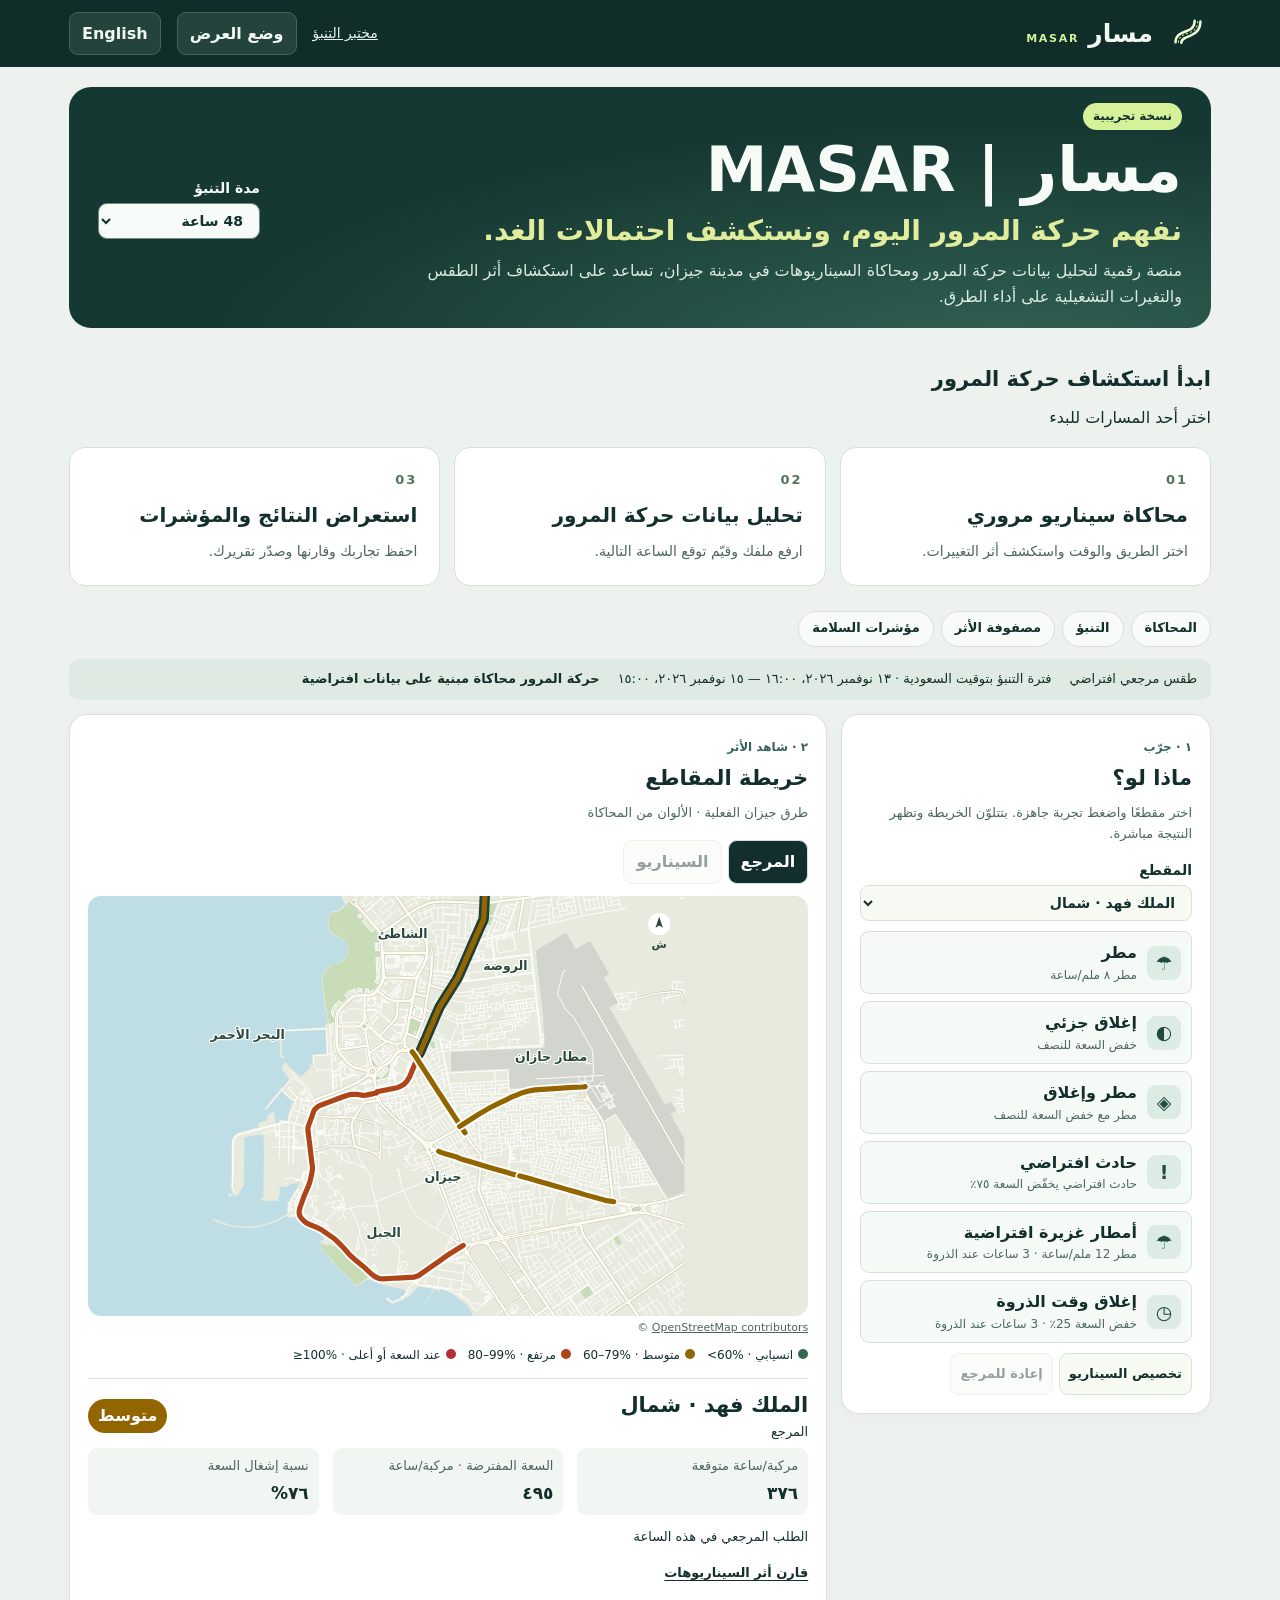
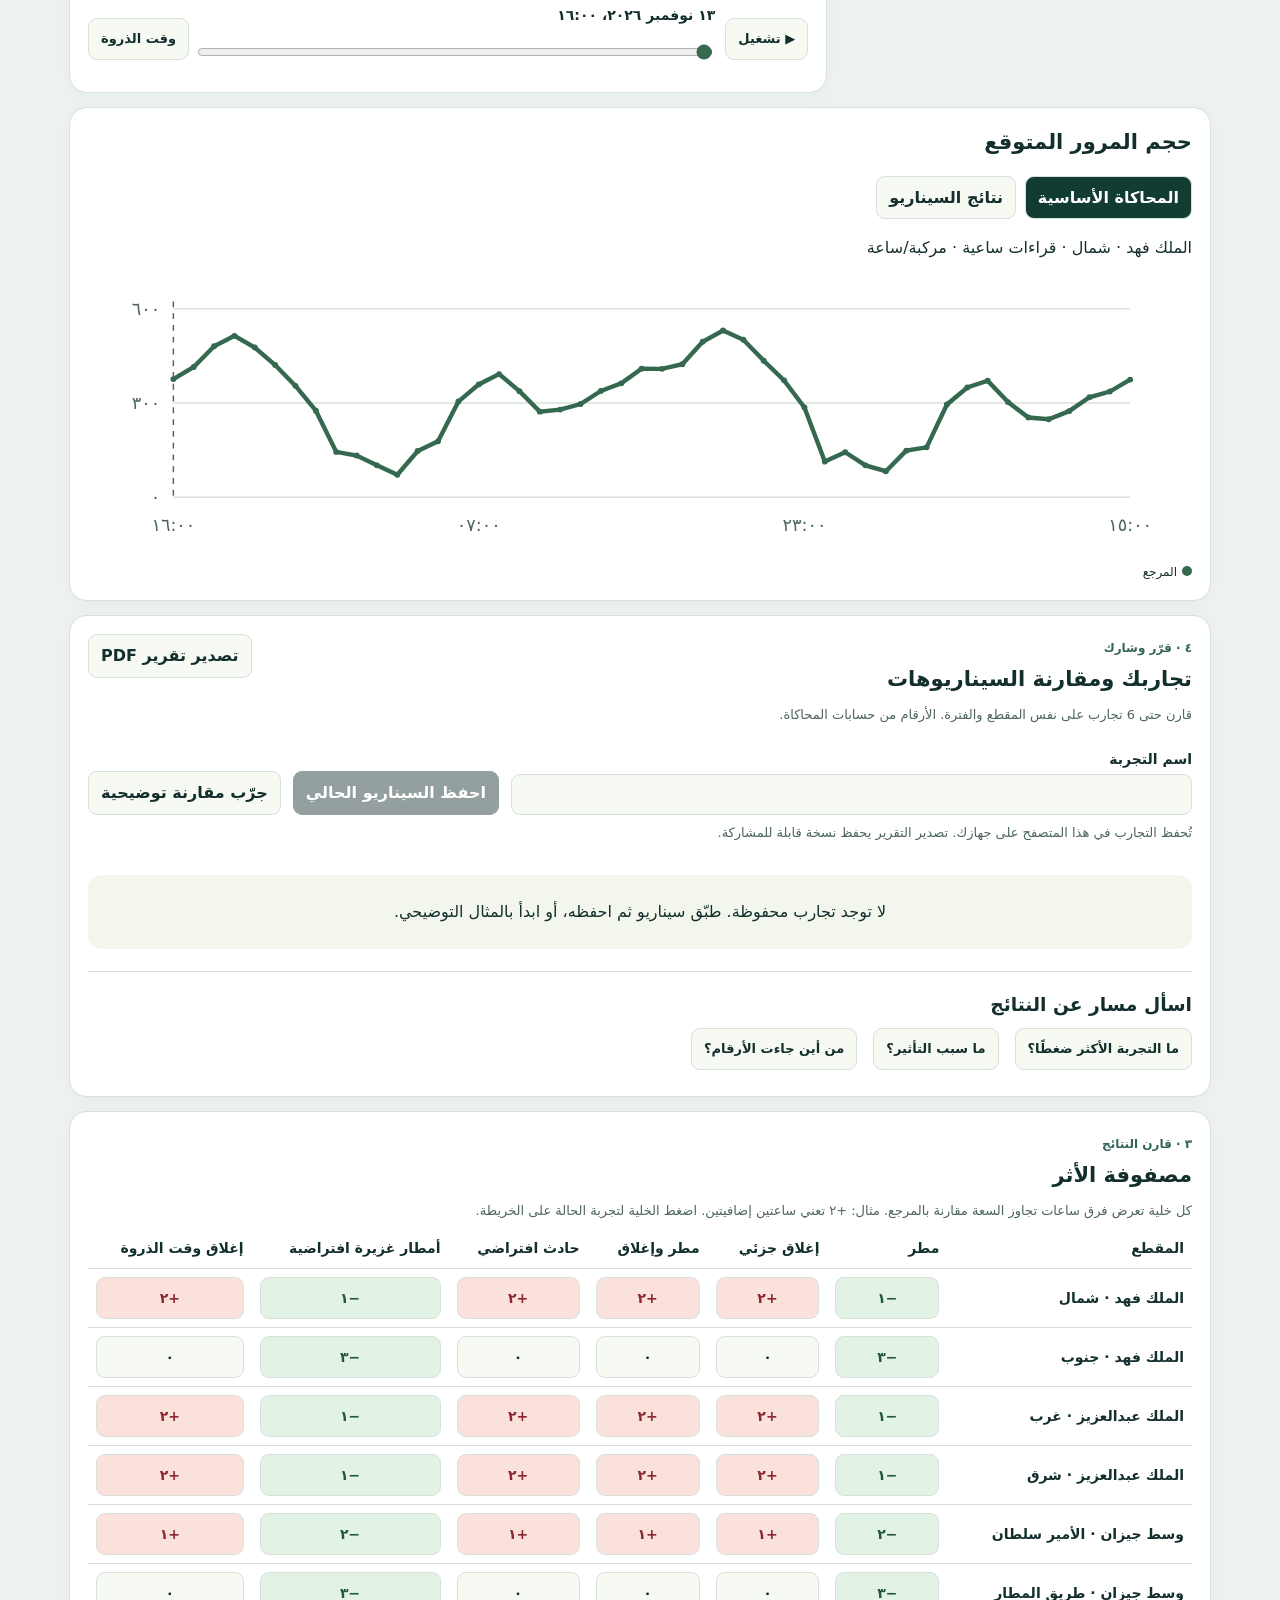
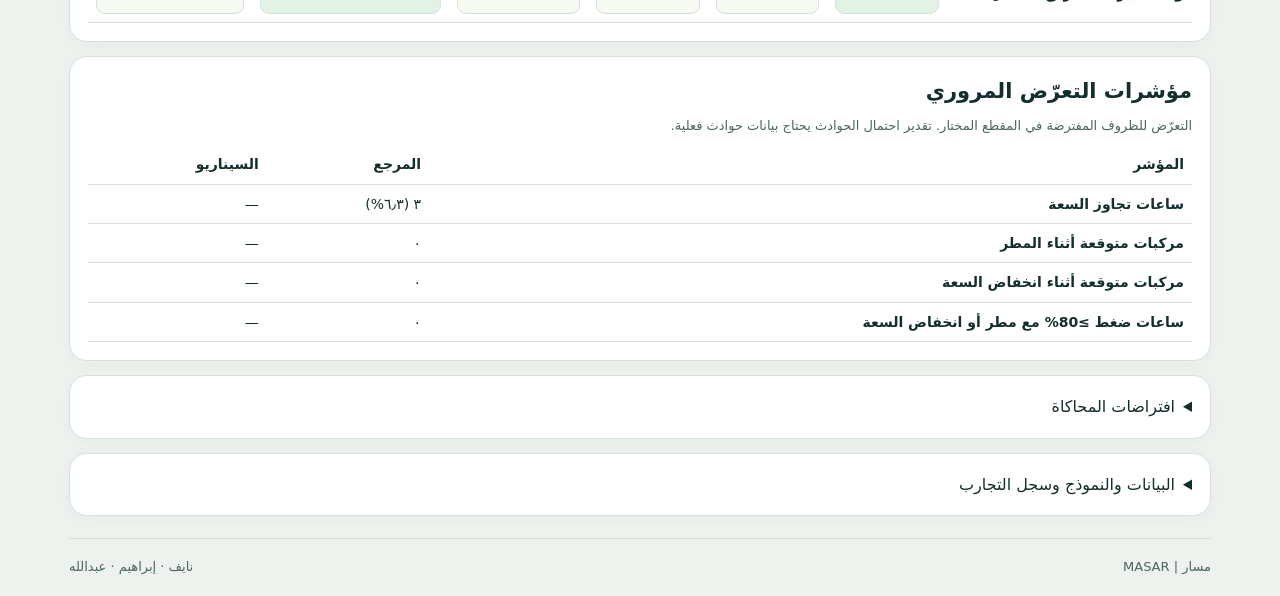
==== commit 0025e5df: "Release MASAR 4 with current forecasts, saved comparisons and PDF reports" ====
--- a/index.html
+++ b/index.html
@@ -62,11 +62,15 @@
 .result-explanation p{line-height:1.9}.speed-control{display:flex;align-items:center;gap:7px;font-size:13px}
 #comparisonProgress{width:100%;height:7px;accent-color:#34694f;border:0}.hourly-details{margin-top:18px}.hourly-details summary{cursor:pointer;font-weight:750;padding:8px 0}
 @media(max-width:680px){.result-highlights{grid-template-columns:1fr}.result-highlights>div{padding:10px 13px}.result-highlights strong{font-size:23px}.comparison-controls{gap:8px}}
+.intro{min-height:220px!important;align-items:center}.intro h1{font-size:clamp(34px,5vw,62px)}.intro .tagline{font-size:clamp(19px,2.5vw,28px);font-weight:700;color:#e1ed9d}.intro p{max-width:760px}.launch{padding:20px 0 25px}.launch-grid{display:grid;grid-template-columns:repeat(3,1fr);gap:14px;margin-top:16px}.launch-grid a{display:grid;gap:9px;text-decoration:none;color:var(--ink);padding:22px;border:1px solid var(--edge);border-radius:16px;background:white;transition:transform .2s,box-shadow .2s}.launch-grid a:hover{transform:translateY(-3px);box-shadow:0 9px 24px #16322b12}.launch-grid b{font-size:13px;letter-spacing:2px;color:#537461}.launch-grid strong{font-size:20px}.launch-grid span{font-size:14px;color:var(--muted)}.study-save{display:flex;gap:12px;align-items:end;flex-wrap:wrap;margin-top:18px}.study-save label{flex:1;min-width:190px}.study-list{display:grid;grid-template-columns:repeat(3,minmax(0,1fr));gap:12px;margin:16px 0}.study-item{border:1px solid var(--edge);border-radius:13px;padding:14px;background:#f7faf6}.study-item label{display:flex;align-items:center;gap:8px}.study-item p,.study-item small{font-size:12px;color:var(--muted)}.study-item button{font-size:12px}.multi-chart{width:100%;display:block;direction:ltr}.assistant-panel{margin-top:22px;border-top:1px solid var(--edge);padding-top:18px}.assistant-panel p,.preline{white-space:pre-line}.assistant-panel button{font-size:13px}.empty-state{padding:24px;background:#f2f6ed;border-radius:14px;text-align:center}.warning{padding:14px;border-inline-start:4px solid #ad7906;background:#fff4d9}.toast{position:fixed;bottom:20px;inset-inline:20px;max-width:650px;margin:auto;padding:15px 20px;border-radius:12px;background:#173c31;color:white;box-shadow:0 4px 20px #0003;z-index:100}.sr-only{position:absolute;width:1px;height:1px;overflow:hidden;clip-path:inset(50%)}#dataDetails{margin-top:18px}dl{display:grid;grid-template-columns:1fr 2fr;gap:10px}dd{margin:0}#exitPresent{position:fixed;top:12px;inset-inline-end:18px;z-index:120;background:#153b32;color:white}.presenting .top,.presenting .intro,.presenting .launch,.presenting .controls,.presenting .section-links{display:none}.presenting .workspace{display:block}.presenting .map-card .map svg{max-height:55vh}.presenting h2{font-size:28px}.presenting .kpi strong{font-size:29px}.presenting .wrap{max-width:1500px}.report-heading{display:flex;align-items:center;gap:15px}.report-map svg{max-height:330px;width:100%}.report-map .road{stroke-width:7;fill:none}.report-map .halo{stroke:white;stroke-width:12;fill:none}.report-map .hit{display:none}.report-map text{font-size:17px;fill:#29483c;paint-order:stroke;stroke:white;stroke-width:3px}.report-map .north text{stroke:none}
+@media(max-width:700px){.launch-grid,.study-list{grid-template-columns:1fr}.launch-grid a{padding:17px}.intro{min-height:0!important}.intro .tagline{font-size:21px}.nav{flex-wrap:wrap;gap:6px}.nav button{font-size:12px}.study-save>*{width:100%}.study-save button{width:auto}.study-list{gap:9px}dl{grid-template-columns:1fr}dd{padding-inline-start:12px}}
+@media print{@page{size:A4;margin:15mm}body{background:white!important;color:#152f27;font-size:11px}body>*{display:none!important}body>main{display:block!important}main>*{display:none!important}#reportView{display:block!important}#reportView h1{font-size:25px}#reportView h2{font-size:18px;margin-top:20px}#reportView h3{font-size:15px}#reportView table{font-size:10px}#reportView th,#reportView td{white-space:normal}#reportView tr,#reportView svg,#reportView .report-map{break-inside:avoid}#reportView .result-explanation{background:white}#reportView .multi-chart{max-height:230px}#reportView footer{display:block}.toast{display:none!important}a{color:inherit}}
+@media(prefers-reduced-motion:reduce){*{scroll-behavior:auto!important;transition:none!important}}
 </style></head>
-<body><header class="top"><div class="wrap bar"><div class="brand"><img class="brand-mark" src="[data-uri]" width="46" height="46" alt=""><b>مسار <small lang="en">MASAR</small></b></div><div class="nav"><a href="/lab" data-t="lab">مختبر التنبؤ الحالي</a><button id="lang">English</button></div></div></header>
+<body><header class="top"><div class="wrap bar"><div class="brand"><img class="brand-mark" src="[data-uri]" width="46" height="46" alt=""><b>مسار <small lang="en">MASAR</small></b></div><div class="nav"><a href="/lab" data-t="lab">مختبر التنبؤ الحالي</a><button id="present" type="button" data-t="present">وضع العرض</button><button id="lang">English</button></div></div></header>
 <main class="wrap">
-<section class="intro"><div><span class="eyebrow" data-t="preview">نسخة تجريبية</span><h1 data-t="title">محاكاة جيزان</h1><p data-t="intro">جرّب تأثير المطر والحرارة وإغلاق المسارات على ضغط الحركة.</p></div><label class="horizon"><span data-t="horizon">مدة التنبؤ</span><select id="horizon"></select></label></section>
-<nav class="section-links" aria-label="Sections" data-aria="sectionLinks"><a href="#simulation" data-t="simulationLink">المحاكاة</a><a href="#forecast" data-t="forecastLink">التنبؤ</a><a href="#impacts" data-t="matrix">مصفوفة الأثر</a><a href="#safety" data-t="safetyLink">مؤشرات السلامة</a></nav>
+<section class="intro"><div><span class="eyebrow" data-t="preview">نسخة تجريبية</span><h1 data-t="title">محاكاة جيزان</h1><p class="tagline" data-t="tagline"></p><p data-t="intro">جرّب تأثير المطر والحرارة وإغلاق المسارات على ضغط الحركة.</p></div><label class="horizon"><span data-t="horizon">مدة التنبؤ</span><select id="horizon"></select></label></section>
+<section class="launch"><h2 data-t="explore">ابدأ استكشاف حركة المرور</h2><p data-t="choosePath">اختر أحد المسارات للبدء</p><div class="launch-grid"><a href="#simulation"><b>01</b><strong data-t="launchSim"></strong><span data-t="launchSimNote"></span></a><a href="/lab"><b>02</b><strong data-t="launchLab"></strong><span data-t="launchLabNote"></span></a><a href="#experiments"><b>03</b><strong data-t="launchResults"></strong><span data-t="launchResultsNote"></span></a></div></section><nav class="section-links" aria-label="Sections" data-aria="sectionLinks"><a href="#simulation" data-t="simulationLink">المحاكاة</a><a href="#forecast" data-t="forecastLink">التنبؤ</a><a href="#impacts" data-t="matrix">مصفوفة الأثر</a><a href="#safety" data-t="safetyLink">مؤشرات السلامة</a></nav>
 <div class="notice"><span id="weatherStatus" role="status"></span><span id="periodNote"></span><span class="snapshot-note" data-t="snapshot">حركة المرور محاكاة مبنية على بيانات افتراضية</span></div>
 <section class="workspace" id="simulation" tabindex="-1" aria-label="Jazan simulation" data-aria="title">
 <div class="controls"><aside class="card cockpit">
@@ -121,11 +125,11 @@
     </div>
   </div>
 </section>
-<section class="card lower" id="impacts" tabindex="-1"><span class="step" data-t="step3">٣ · قارن النتائج</span><h2 data-t="matrix">مصفوفة الأثر</h2><p class="muted" data-t="matrixNote">فرق ساعات تجاوز السعة عن المرجع في المدة المحددة. اضغط خلية لعرضها على الخريطة.</p><div id="matrix" class="table-wrap" tabindex="0" role="region" data-aria="matrix"></div></section>
+<section class="card lower" id="experiments"><div class="section-head"><div><span class="step" data-t="studyStep"></span><h2 data-t="studyTitle"></h2><p class="muted" data-t="studyIntro"></p></div><button id="report" type="button" data-t="report"></button></div><div class="study-save"><label><span data-t="studyName"></span><input id="studyName" maxlength="70"></label><button id="saveStudy" class="primary" data-t="saveStudy"></button><button id="demoStudies" data-t="demoStudies"></button></div><p id="studyStatus" role="status"></p><p class="muted" data-t="localNotice"></p><div id="studyList" class="study-list"></div><div id="multiResults"></div><div class="assistant-panel"><h3 data-t="assistantTitle"></h3><div class="actions"><button id="askImpact" data-t="askImpact"></button><button id="askReason" data-t="askReason"></button><button id="askSource" data-t="askSource"></button></div><p id="assistantAnswer" role="status"></p></div></section><section class="card lower" id="impacts" tabindex="-1"><span class="step" data-t="step3">٣ · قارن النتائج</span><h2 data-t="matrix">مصفوفة الأثر</h2><p class="muted" data-t="matrixNote">فرق ساعات تجاوز السعة عن المرجع في المدة المحددة. اضغط خلية لعرضها على الخريطة.</p><div id="matrix" class="table-wrap" tabindex="0" role="region" data-aria="matrix"></div></section>
 <section class="card lower" id="safety" tabindex="-1"><h2 data-t="exposure">مؤشرات التعرّض المروري</h2><p class="muted" data-t="exposureNote">التعرّض للظروف المفترضة في المقطع المختار. تقدير احتمال الحوادث يحتاج بيانات حوادث فعلية.</p><div id="exposure" class="table-wrap" tabindex="0" role="region" data-aria="exposure"></div></section>
 <details class="card lower"><summary data-t="assumptions">افتراضات المحاكاة</summary><p data-t="assumptionsText"></p></details>
-<footer><span>مسار | MASAR</span><span id="credits">نايف · إبراهيم · عبدالله</span></footer></main>
-<script>const DATA={"start":"2026-11-10T22:00:00+03:00","temp":[32.44,30.28,29.71,29.02,28.88,29.05,31.2,29.56,29.83,31.39,31.32,30.88,33.28,33.67,33.37,35.56,35.97,35.53,34.94,35.16,33.27,33.78,32.57,32.13,31.31,29.97,29.05,29.29,29.38,30.61,29.62,30.17,29.23,30.75,32.02,32.95,32.39,33.9,34.44,34.36,35.66,34.38,34.64,34.26,33.82,33.57,33.12,33.1,31.99,30.98,31.72,29.64,29.18,28.49,29.09,29.14,30.79,30.12,31.13,32.14,32.78,33.91,34.59,35.06,34.39,34.97,35.42,33.86,33.91,32.76,32.34,31.56,30.17,30.26,29.49,28.7,29.59,28.89,28.77,28.4,29.95,30.35,31.84,31.39,33.28,33.24,34.03,36.58,34.84,35.47,34.4,35.19,34.67,34.17,33.0,32.09,30.99,30.19,28.74,29.51,28.53,28.66,30.19,29.08,29.49,29.91,30.6,32.74,32.73,32.71,34.41,33.88,34.15,35.16,35.03,35.07,33.42,32.61,31.7,32.55,32.01,30.38,30.41,29.25,29.52,29.04,28.32,29.11,30.21,30.66,30.76,33.02,33.3,33.23,35.16,34.33,34.42,34.59,36.41,35.62,34.21,33.34,32.13,31.79,30.96,30.08,29.56,28.68,28.51,28.37,29.27,28.79,30.05,30.4,32.46,32.13,32.82,34.42,34.67,35.18,33.17,34.45,36.25,34.17,34.74,33.01,32.18,31.74,30.69,30.57,29.49,29.3,28.7,29.25,28.63,28.92,29.25,31.52,31.0,32.11,32.83,33.2,33.55,34.06,34.4,34.61,35.92,33.68,34.52,34.2,31.58,31.66,31.06,30.98,30.56,28.4,28.36,28.78,29.48,28.58,29.29,30.92,31.4,30.89,32.7,33.13,35.14,34.1,34.76,33.48,32.78,33.92,33.42,34.12,31.78,32.12,31.26,31.19,29.55,29.41,27.86,28.65,29.74,29.33,29.56,31.09,30.57,32.54,31.59,33.82,34.24,33.68,35.0,35.28,34.58,34.07,34.33,33.06,33.25,31.95,30.44,30.75,29.79,29.89,28.29,28.11,30.46,29.21,30.15,31.29,30.01,32.95,32.34,32.53,34.25,34.21,34.68,34.94,34.16,34.51,34.03,32.51,33.31,31.29,30.9,31.05,30.49,29.73,29.05,28.03,28.0,29.0,29.77,29.56,30.93,32.88,32.75,32.8,33.78,33.47,34.05,33.97,33.97,33.06,34.45,33.65,32.12,29.91,29.81,30.18,29.62,28.53,28.41,29.67,28.33,28.67,27.95,29.46,31.69,31.52,32.38,33.21,33.51,33.94,34.2,34.2,34.64,35.77,34.09,33.42,33.53,31.47,31.49,30.73,28.59,28.39,29.06,28.25,29.17,28.87,29.31,30.01,31.49,31.14,32.73,33.06,33.48,34.08,34.82,34.61,36.24,34.0,33.52,33.03,33.04,31.2,30.3,30.5,29.47,29.79,28.31,28.93,28.23,29.04,29.96,30.07,30.69,32.23,31.64,32.88,33.88,33.76,34.68,34.73,35.55,35.63,34.11,32.79,32.63,32.69,31.17,29.55,30.13,28.72,28.42,28.01,26.92,29.76,28.09,29.95,30.82,32.65,32.81,32.71,33.5,34.31,34.82,34.64,34.88,34.24,33.52,33.92,32.05,30.94,30.59,30.16,30.25,28.47,28.77,28.54,27.19,28.86,29.52,29.45,30.84,31.96,32.19,33.53,33.7,33.17,34.74,34.73,33.15,34.9,33.28,32.49,31.7,31.57,30.87,30.13,29.84,28.83,28.16,28.3,28.84,28.02,29.55,29.35,30.15,31.34,32.65,32.59,34.97,34.45,34.4,35.2,34.78,34.09,34.18,33.08,32.3,31.83,30.95,30.19,29.7,28.53,28.47,27.36,27.69,28.69,28.99,29.61,30.03,30.54,32.4,33.33,33.06,34.49,34.27,34.33,33.32,33.68,34.06,32.24,32.9,31.28,30.21,30.91,29.29,28.11,27.67,27.19,28.3,28.69,28.93,29.9,31.29,30.0,32.08,32.79,33.77,34.31,33.69,34.65,34.31,32.23,33.61,32.17,32.37,31.09,30.92,28.39,29.91,28.43,28.02,29.01,28.58,29.5,29.53,29.31,30.38,30.53,31.94,32.03,32.92,34.23,34.04,34.08,33.49,33.41,33.73,32.49,33.29,31.48,30.32,29.88,28.78,28.29,27.97,27.54,28.61,29.21,28.73,29.68,31.1,31.48,32.81,33.61,33.54,33.58,33.35,33.64,35.0,34.45,33.8,33.17,32.5,29.58,28.82,29.38,28.33,28.02,28.33,29.11,28.2,28.09,29.43,29.45,29.85,31.07,30.95,32.11,32.91,34.79,34.17,34.58,34.45,34.68,33.2,32.39,33.17,32.73,29.6,30.03,28.6,28.16,27.73,27.81,29.36,28.93,28.28,29.91,30.9,31.61,31.87,32.53,33.6,34.01,34.32,34.18,34.15,34.63,33.42,32.7,31.44,32.66,29.65,29.24,28.99,28.62,28.1,27.45,29.25,28.45,29.9,30.59,30.39,32.26,31.89,33.1,33.94,32.94,35.17,34.6,33.51,33.06,32.26,33.99,31.77,31.16,30.42,29.98,28.83,27.77,27.73,28.29,27.75,29.29,27.7,29.74,30.36,31.36,32.67,32.38,34.25,33.53,34.31,33.98,34.31,34.75,33.97,33.37,30.76,31.61,30.91,29.82,29.55,28.88,28.64,27.96,27.5,28.57,29.34,30.33,30.67,30.66,31.29,32.74,33.56,33.89,34.03,34.01,34.48,34.23,33.55,32.82,32.53,31.27,29.59,30.18,29.59,27.39,27.45,27.7,28.06,29.12,29.94,29.74,29.67,31.67,32.07,33.09,33.09,33.43,33.9,35.56,32.69,32.92,34.13,31.3,31.32,31.09,30.0,28.84,28.17,27.89,27.93,28.68,28.42,28.28,29.93,29.96,30.83,31.56,31.25,31.28,33.22,33.41,33.91,34.58,33.84,33.59,33.83,33.69,31.84,30.92,29.86,29.82,29.46,29.42,28.31,27.97,27.91,27.82,28.22,29.84,30.39,29.93,31.17,33.76,34.55,33.57,33.63,33.49,33.55,33.33,34.79,32.2,33.02,31.11,30.27,30.0,28.8,29.13,27.03,26.86,27.58,27.53,29.22,29.26,31.04,30.48,31.99,33.29,32.99,33.62,33.91,34.61,33.09,34.49,32.35,33.29,31.95,30.5,30.56,29.82,29.66,27.94,27.52,28.11,27.97,27.92,28.96,28.66,30.76,29.72,31.5,31.5,32.79,33.0,33.12,33.74,34.45,34.48,32.04,32.68,32.58,30.64,29.13,29.49,28.19,28.85,27.8,28.25,28.1,27.75,28.5,29.69,30.9,31.49,31.09,32.43,34.54,33.7,34.38,33.9,34.58,33.65,33.89,32.79,31.09,32.2,30.14,29.23,28.08,28.56,27.07,29.04,27.0,28.81,28.34,29.16,30.4,31.13,32.98,33.15,32.72,33.99,33.83,35.08,34.41,32.38,32.07,33.02,32.8,30.78,30.22,28.64,28.41,27.59,28.63,28.71,28.65,26.63,28.91,27.13,30.54,30.74,32.1,32.58,33.2,33.13,33.07,32.29,34.09,32.73,31.36,32.44,31.79,31.44,31.14,30.27,28.03,27.17,29.21,27.08,28.09,29.39,28.04,29.97,30.95,30.34,31.24,31.9,31.79,31.25,34.43,32.95,34.1,34.4,32.88,32.46,32.49,30.81,29.94,29.53,28.9,28.1,27.08,28.41,27.94,27.0,28.48,29.3,29.22,30.58,31.17,32.19,31.41,33.71,33.66,34.08,34.53,34.06,32.72,32.18,30.97,31.55,29.31,29.01,28.27,27.89,27.44,27.16,28.3,27.98,28.59,28.52,30.35,31.82,30.69,31.96,33.9,33.49,33.9,34.1,32.45,34.36,33.4,32.06,31.9,30.66,29.28,30.1,28.27,27.91,27.23,26.86,27.33,28.26,27.53,29.34,29.36,31.63,30.72,32.83,32.63,32.93,33.76,33.39,34.05,32.42,31.74,32.02,31.04,30.33,29.52,27.8,30.67,28.11,27.92,27.4,28.59,28.19,28.27,28.96,30.37,31.64,31.16,33.08,33.45,33.63,32.32,33.54,34.07,32.77,32.18,32.07,31.21,30.78,28.7,29.53,28.09,27.8,27.97,28.26,27.48,27.98,28.23,28.86,30.12,31.14,32.12,32.59,32.1,32.71,34.3,34.16,33.13,33.66,32.53,33.11,31.51,29.71,29.18,29.29,28.65,28.55,27.69,27.34,27.83,29.83,28.05,30.45,29.58,30.22,32.12,31.83,32.82,33.56,33.44,33.16,33.5,33.44,32.15,31.77,32.05,31.18,29.9,28.51,28.2,28.15,27.83,28.44,27.44,29.83,28.6,28.76,30.12,31.29,31.9,32.74,33.26,33.96,33.71,33.1,33.12,33.83,31.88,32.04,30.15,30.22,29.88,28.97,28.4,28.67,28.31,28.59,26.76,28.28,28.87,29.19,30.8,30.07,32.27,31.6,32.88,31.97,33.39,33.45,32.79,33.38,32.75,33.71,31.24,30.5,30.68,29.6,28.09,27.36,28.14,27.89,27.62,28.86,28.99,28.73,30.61,30.73,32.08,33.23,31.44,32.69,33.73,34.21,32.53,33.86,32.48,32.97,31.63,30.89,29.42,28.72,27.8,27.57,28.39,29.07,27.41,28.94,28.1,28.6,30.39,30.92,31.11,32.52,33.23,34.18,34.16,33.51,32.99,32.84,32.46,31.48,31.25,29.72,30.03,29.06,28.89,27.06,26.43,26.89,27.98,28.15,28.75,28.97,30.08,31.64,32.87,32.71,32.41,33.06,33.54,33.15,34.73,33.59,32.0,32.54,31.61,30.18,29.77,29.62,27.39,28.69,26.66,26.24,28.41,27.36,28.12,28.54,30.03,30.95,31.61,31.46,33.22,32.81,33.81,33.65,33.4,32.67,32.93,31.73,31.87,30.01,29.83,29.46,27.84,28.52,26.31,28.42,27.87,26.94,29.76,29.17,29.82,31.61,30.99,31.43,32.59,32.53,34.01,33.46,33.75,31.15,32.71,30.97,32.32,29.74,28.32,28.62,29.41,28.02,26.52,27.97,28.38,27.84,28.01,29.48,29.99,30.68,30.97,31.36,32.13,33.28,32.87,32.6,34.4,33.28,32.98,31.7,31.79,30.84,29.82,28.74,28.64,27.16,28.36,28.5,28.39,28.27,27.29,29.46,29.68,31.29,30.76,33.52,33.21,33.07,33.66,33.64,32.56,32.87,33.14,31.56,30.97,30.45,29.48,29.61,28.15,28.76,27.24,27.74,27.45,27.82,28.04,29.02,28.93,29.18,31.44,31.46,32.45,33.39,33.7,32.28,33.98,32.43,32.94,31.9,31.41,31.03,29.95,28.62,28.31,27.12,27.44,27.06,27.31,28.2,28.31,28.78,30.03,30.85,31.2,33.06,33.51,32.85,33.68,33.71,33.06,33.03,32.87,31.31,31.22,30.27,30.14,30.06,27.26,27.91,28.11,26.8,27.28,26.97,27.59,27.98,29.57,31.0,30.77,31.61,32.31,32.91,34.35,34.27,33.07,33.19,32.75,32.33,30.88,30.81,28.99,29.04,27.94,27.69,26.5,27.7,26.32,28.57,27.89,28.38,29.28,30.77,30.15,31.62,32.86,32.47,32.25,34.69,32.53,32.97,31.3,30.24,31.12,30.98,28.9,29.68,26.5,27.51,28.44,27.09,27.17,27.78,28.24,28.36,29.69,29.91,30.32,31.2,31.71,32.57,32.73,34.24,33.93,33.05,32.78,31.91,30.8,30.12,29.26,28.76,29.62,27.11,28.91,26.84,27.89,27.79,28.38,29.08,29.04,30.69,30.2,32.23,32.38,33.22,32.92,33.95,33.35,31.75,33.88,32.75,31.25,30.23,30.15,29.07,28.95,27.53,27.46,28.01,26.73,27.33,28.29,28.2,30.15,31.93,30.77,31.78,32.65,33.2,33.83,32.96,32.89,32.74,32.19,31.48,31.38,30.07,29.79,27.69,28.43,27.02,25.99,27.88,28.27,29.07,28.62,28.75,29.26,29.06,31.33,32.37,32.4,32.65,32.95,32.75,33.14,33.28,32.48,32.29,32.8,30.42,29.94,29.76,27.73,26.6,27.56,26.75,27.19,28.8,27.7,28.53,30.59,30.69,30.63,32.31,32.52,32.61,32.54,32.91,32.16,33.37,32.22,32.13,31.87,29.96,28.56,29.25,28.39,27.68,27.05,27.58,27.48,28.8,28.21,28.37,29.72,30.98,31.27,30.7,31.06,32.69,33.81,32.64,32.84,34.01,32.77,32.41,30.65,30.43,30.07,30.11,28.94,27.54,26.8,28.09,28.43,27.21,28.59,27.55,30.37,29.51,31.12,31.65,32.49,32.53,33.24,33.25,34.65,33.87,34.31,33.07,31.46,30.05,29.83,29.16,28.6,27.27,27.83,25.85,27.78,27.0,28.58,28.83,29.89,29.72,30.86,31.95,33.11,32.66,34.06,32.35,33.45,32.7,33.04,32.26,31.84,31.18,30.06,28.7,27.22,27.2,28.69,27.09,28.24,27.16,30.31,28.19,30.15,31.56,31.22,30.69,32.59,32.84,34.89,32.86,33.26,32.74,32.33,32.96,30.51,30.02,28.71,27.78,27.54,27.48,27.61,26.74,27.31,27.05,27.89,28.9,29.88,30.57,30.28,31.99,31.37,34.2,33.23,33.32,32.56,32.56,32.93,31.6,31.83,30.8,30.09,29.99,28.86,28.11,28.14,27.62,27.81,27.72,28.28,27.77,28.23,30.33,30.52,32.83,31.67,32.72,33.66,33.37,33.78,32.04,32.98,30.73,31.79,30.21,28.6,28.36,27.66,29.04,28.48,27.49,27.17,27.67,27.5,28.9,27.42,30.3,30.46,32.73,32.35,32.53,33.52,33.94,33.59,32.83,31.58,31.16,31.11,30.88,29.6,27.95,28.43,27.58,27.72,28.25,27.4,28.59,27.66,28.68,29.34,30.99,31.23,31.9,32.86,32.8,34.28,32.05,33.13,32.97,32.72,32.47,31.35,30.01,30.18,28.2,28.42,27.56,27.7,27.97,27.26,27.52,27.9,28.71,29.22,30.51,29.88,31.71,32.57,32.93,34.12,31.25,33.44,32.77,32.32,31.75,29.94,30.72,28.83,28.46,28.86,27.73,27.9,28.42,27.89,27.18,28.4,28.49,30.57,29.95,31.28,32.47,32.05,32.0,33.46,33.93,33.4,32.66,31.96,31.54,31.06,30.68,29.68,28.67,27.95,27.6,26.29,27.42,27.09,26.72,27.86,28.91,29.89,30.08,30.61,31.5,32.08,33.38,32.58,33.71,33.85,33.37,31.81,30.57,30.97,30.59,30.05,28.82,27.87,27.94,27.3,27.5,27.05,27.55,28.87,29.28,28.93,30.07,30.83,31.84,32.99,32.44,32.94,32.87,32.63,33.27,32.46,31.02,30.25,30.19,30.55,30.41,28.04,27.92,26.92,27.57,27.41,26.97,27.99,29.32,29.28,30.95,30.5,30.87,32.95,33.17,34.29,33.45,33.24,33.35,32.87,31.87,31.34,30.76,29.79,29.32,28.09,26.24,28.41,27.48,27.59,27.55,27.86,28.86,28.93,30.98,31.86,32.15,31.75,31.87,32.81,33.96,33.11,31.48,32.66,32.47,31.25,30.49,30.0,28.65,27.2,28.24,27.67,27.95,27.02,28.4,28.72,28.31,29.78,29.76,30.37,33.29,31.83,33.38,33.71,33.78,32.7,34.26,33.26,31.8,31.02,28.8,29.43,30.32,27.95,27.87,27.01,27.51,27.3,28.85,27.22,29.36,28.72,31.23,30.3,32.53,31.96,32.63,32.73,33.12,34.24,33.29,32.66,32.84,30.71,30.57,29.63,29.37,26.76,27.09,28.27,26.73,27.25,27.31,28.58,29.15,30.32,30.26,31.85,31.59,32.26,33.7,31.4,31.84,34.4,33.59,32.39,32.33,30.75,29.76,30.48,27.57,28.44,28.57,28.16,27.22,27.05,27.34,27.97,29.76,29.73,29.73,31.71,32.57,32.52,32.48,32.96,33.29,31.97,32.58,31.2,30.95,30.42,30.68,29.3,29.53,29.23,27.76,26.33,28.0,27.29,27.28,27.37,29.01,29.34,30.41,31.73,31.77,31.98,33.84,33.64,34.15,32.12,33.17,30.24,31.93,31.47,30.72,29.43,27.49,29.12,26.73,28.59,28.13,27.34,26.78,28.95,29.48,29.31,30.6,31.75,31.71,32.55,32.41,33.55,33.44,33.7,32.74,32.31,32.53,31.69,29.44,30.64,27.99,28.65,28.5,26.43,26.83,27.14,27.23,28.02,28.85,29.91,30.64,32.05,32.95,32.8,33.12,33.32,33.37,33.45,33.04,31.53,32.23,31.63,30.64,30.33,28.89,28.73,27.76,26.61,27.34,27.6,27.91,27.97,28.4,30.55,30.59,31.9,32.04,31.11,32.91,32.38,33.34,33.6,33.12,32.97,33.04,30.63,30.23,31.04,28.09,28.93,27.15,27.77,28.46,27.66,28.0,28.04,27.67,31.01,28.9,32.27,31.74,32.34,33.86,33.22,34.04,33.15,33.16,32.31,32.64,31.23,31.02,29.73,28.38,27.14,27.51,28.01,26.62,27.32,28.37,28.74,28.64,29.55,30.73,31.31,32.83,32.18,32.24,32.81,32.68,33.02,33.8,33.43,31.68,30.79,30.65,30.52,29.73,27.4,28.51,28.29,28.16,26.1,28.22,28.02,29.24,29.16,30.03,30.67,32.29,31.66,32.58,34.34,34.12,31.84,34.35,32.71,31.22,29.92,29.55,29.21,29.71,27.49,28.01,28.4,27.94,27.46,27.33,28.35,28.4,28.4,30.7,29.71,31.74,32.77,32.62,33.38,31.89,33.54,33.21,32.81,32.95,31.82,30.26,28.86,29.15,29.07,28.55,27.65,26.81,27.1,27.53,28.83,29.17,29.25,31.07,32.03,30.91,33.21,33.5,33.33,32.61,34.37,33.08,33.23,32.37,30.81,30.43,30.03,28.26,28.97,27.51,27.51,26.51,27.82,27.79,28.74,29.18,29.35,29.24,30.27,32.82,31.55,32.77,33.44,32.49,33.3,32.43,33.08,32.32,31.43,30.19,29.24,27.3,27.68,28.04,28.4,26.4,27.28,27.98,27.61,29.03,28.38,30.66,31.41,32.75,33.87,33.39,34.11,33.31,33.0,33.2,32.9,32.51,32.14,30.58,29.75,28.88,28.41,27.18,27.33,27.37,26.6,27.48,27.3,29.7,29.54,30.69,31.48,32.48,33.34,31.16,33.46,33.88,33.84,33.61,33.1,33.0,30.81,29.69,28.97,28.85,28.86,26.88,27.3,26.61,26.57,27.5,28.35,28.96,31.14,30.58,32.37,32.34,32.26,32.85,32.45,32.85,33.34,33.67,33.02,32.79,30.26,29.99,29.89,28.77,27.71,27.39,26.9,28.43,26.68,27.72,29.12,29.15,30.35,31.04,30.93,30.72,33.07,33.95,33.24,34.05,33.67,32.88,33.27,32.89,30.96,29.51,29.0,28.68,28.78,28.57,28.09,28.13,27.08,27.9,29.26,29.18,29.95,29.75,31.08,31.36,32.82,32.5,32.34,33.5,32.26,32.84,32.2,32.94,31.52,30.71,29.57,29.39,28.85,27.07,26.61,27.45,27.29,27.54,28.0,29.95,29.65,30.6,31.09,32.3,33.23,33.31,32.76,32.22,33.37,32.44,31.25,32.41,31.66,29.62,29.32,28.17,27.46,29.26,27.12,27.02,27.47,28.35,27.93,28.04,30.24,30.57,30.51,31.84,31.11,32.91,33.65,33.19,32.86,32.24,32.99,32.03,31.21,30.24,28.06,29.24,29.75,27.28,28.22,27.33,28.75,28.57,28.82,27.83,28.92,29.69,31.41,31.86,33.56,32.3,33.06,33.23,32.64,32.64,32.55,32.84,31.83,30.15,29.98,29.07,28.49,27.05,28.22,26.98,27.49,27.2,26.69,30.12,29.7,30.6,32.02,33.15,32.36,32.85,34.52,32.96,33.15,32.2,32.51,33.11,31.17,29.57,29.44,29.13,26.28,28.58,27.63,28.37,27.43,27.92,28.91,28.51,30.17,30.36,31.33,32.21,32.96,33.49,33.99,33.61,32.61,33.53,33.11,31.38,31.54,30.52,30.1,28.77,28.18,28.06,28.53,28.24,27.05,28.12,28.31,28.88,29.02,31.32,32.06,32.2,33.89,32.64,32.48,34.23,31.91,32.29,32.62,31.73,31.84,30.26,29.48,29.13,29.1,29.61,27.24,28.02,27.66,27.58,29.12,29.23,30.99,32.03,32.26,32.67,33.15,32.04,33.01,34.31,33.33,33.59,31.83,30.89,31.08,30.37,29.55,29.75,28.67,27.87,27.78,28.05,26.91,26.88,27.98,28.77,29.78,30.94,30.9,32.52,32.58,32.74,32.91,35.02,32.23,33.17,32.14,31.53,31.32,30.76,30.41,28.79,28.33,29.35,27.67,28.14,27.15,27.9,27.47,29.19,30.78,30.59,31.13,30.68,32.48,33.39,34.31,33.23,33.12,32.72,33.56,33.45,33.36,32.08,29.46,28.04,28.14,27.1,28.34,28.29,28.01,27.53,28.3,29.32,29.96,31.7,30.38,32.52,32.09,33.56,32.7,33.83,33.87,32.98,33.11,32.91,30.24,31.73,30.35,28.37,29.23,28.47,26.45,27.54,27.64,27.71,28.1,28.69,29.25,31.17,30.88,31.79,32.07,33.3,33.57,34.12,32.94,34.22,32.27,31.76,32.19,29.8,29.97,29.16,28.56,28.15,28.09,26.77,27.5,27.82,28.01,29.49,29.29,30.66,31.61,31.82,32.79,32.99,33.7,33.87,34.38,32.82,33.58,32.52,31.33,31.01,29.64,28.59,28.56,28.47,26.77,27.67,26.6,26.61,28.61,29.27,30.29,29.77,31.59,31.97,32.21,34.13,33.42,33.43,34.77,33.46,32.87,32.07,31.4,31.64,29.65,29.86,28.93,28.11,27.19,28.17,26.92,27.47,28.26,28.65,29.89,30.86,30.92,32.59,32.98,33.13,33.07,33.85,33.49,33.13,33.61,32.17,30.66,30.05,29.14,29.51,27.67,28.78,27.96,27.77,28.12,28.24,29.71,29.05,29.53,31.32,32.74,32.06,32.78,32.68,34.32,33.98,33.12,33.47,32.7,32.51,30.98,30.79,28.23,29.65,27.36,28.52,27.51,28.45,28.49,28.2,28.85,29.08,29.89,31.03,31.19,31.5,32.99,33.76,33.17,34.23,33.68,32.73,33.44,31.15,31.68,30.37,29.8,28.62,29.11,28.3,28.16,26.81,27.97,27.81,29.16,28.55,31.23,30.71,30.78,32.58,32.36,32.57,33.12,34.01,34.96,33.32,32.47,33.1,31.98,31.42,28.33,29.15,28.94,28.28,28.14,27.3,28.12,28.04,28.78,28.15,30.27,31.3,32.18,32.59,32.16,34.0,33.59,34.02,34.1,32.83,33.09,31.83,32.19,31.36,30.02,29.13,28.24,29.1,28.61,28.13,29.01,28.16,29.26,30.18,29.95,30.34,32.15,31.12,34.12,34.18,34.02,33.68,33.36,34.49,32.27,32.05,31.07,31.61,30.31,29.96,28.74,27.14,27.54,27.66,28.4,28.24,28.39,29.21,29.34,31.45,32.43,32.27,33.19,35.17,33.09,34.94,34.28,33.67,33.13,32.37,31.17,30.45,28.59,28.94,29.06,29.15,27.52,27.81,27.44,28.62,29.1,29.18,30.25,30.71,32.02,32.42,32.57,33.2,33.8,33.7,33.07,33.86,32.5,31.52,32.26,30.02,30.12,30.0,29.67,27.58,28.06,28.95,29.18,27.39,27.38,29.35,30.32,30.71,31.56,31.56,32.36,33.38,34.22,34.69,33.71,33.45,33.14,32.26,30.92,31.59,29.62,28.83,29.62,28.21,27.83,28.84,27.11,28.18,29.74,29.52,30.13,30.76,34.09,32.21,33.31,33.37,33.81,34.04,33.97,32.53,33.32,31.54,32.0,30.85,30.13,28.16,29.29,29.21,28.59,28.49,27.4,29.64,28.33,29.53,30.08,31.03,31.96,31.42,33.31,34.45,32.79,34.5,35.1,33.73,32.98,32.51,32.2,30.39,31.75,30.16,28.1,28.05,28.22,27.93,27.71,27.79,29.2,30.16,30.22,30.87,33.12,31.9,32.71,33.46,34.0,34.88,33.67,33.58,32.49,31.98,30.87,30.83,29.22,29.8,30.04,28.63,28.76,27.99,27.59,28.7,29.56,29.93,30.03,31.15,32.31,32.16,33.73,34.17,33.43,33.57,35.22,32.53,33.36,32.2,30.05,31.67,28.88,29.29,29.28,28.09,29.73,27.67,28.24,28.78,29.09,30.0,30.93,31.27,32.51,32.98,33.39,32.99,34.0,34.83,34.12,34.04,34.02,31.68,32.54,31.18,30.04,29.43,28.38,29.13,28.82,28.09,27.12,28.55,28.11,28.98,30.68,31.28,31.35,32.85,32.99,33.95,32.42,34.6,33.22,33.41,33.72,31.78,31.06,28.64,29.98,29.79,29.22,29.29,28.69,27.07,28.88,29.05,29.62,30.21,29.97,30.8,31.8,32.64,32.24,34.2,33.99,33.56,33.95,34.9,33.51,32.53,31.86,32.04,30.23,29.66,28.78,28.85,27.24,28.22,28.7,27.43,29.37,30.59,30.63,30.96,32.58,32.89,33.19,33.92,33.61,34.02,34.07,33.16,32.21,32.85,32.42,30.35,30.62,30.05,28.81,28.48,29.83,28.62,28.98,28.14,29.22,29.32,30.47,31.93,32.89,31.88,33.44,33.33,33.1,34.88,34.56,32.95,31.95,32.47,32.24,31.19,30.56,29.48,29.54,28.86,28.43,27.64,29.17,29.13,27.4,29.32,29.1,31.13,31.76,33.58,33.42,34.05,33.98,34.76,34.31,34.78,33.87,33.47,32.54,31.36,30.33,30.02,29.37,28.56,28.5,28.41,28.28,29.35,29.28,29.23,31.39,31.26,31.8,33.35,33.13,33.68,35.43,33.85,33.88,34.16,33.16,33.4,33.12,31.68,30.75,28.81,29.17,29.91,28.92,28.8,28.5,28.18,28.71,29.15,30.52,30.99,31.98,32.77,33.04,34.15,34.18,33.17,34.61,34.65,34.31,32.9,31.68,32.01,28.63,28.83,29.46,29.29,28.21,27.62,28.05,28.56,28.91,29.82,29.69,31.05,33.07,33.37,33.36,34.07,34.94,35.04,34.14,33.91,34.15,31.9,32.58,31.53,30.37,29.13,29.26,27.45,29.28,27.72,29.57,27.54,28.84,31.4,30.97,31.66,32.14,33.86,33.92,34.15,33.66,33.32,34.63,33.61,32.97,32.82,33.36,32.09,30.55,31.02,28.88,30.04,29.26,28.99,29.65,29.04,29.23,29.61,31.88,31.72,32.3,33.94,33.11,33.65,34.22,35.16,34.77,34.26,33.28,33.23,32.54,32.04,30.37,29.12,28.57,29.32,28.99,27.09,29.77,29.92,30.68,29.56,32.28,32.32,31.26,32.89,34.05,33.81,35.41,35.19,34.74,34.0,33.82,32.52,33.07,30.96,31.09,31.03,29.75,27.49,28.63,28.39,28.32,28.87,29.05,29.63,31.36,32.38,32.38,33.37,33.43,35.5,34.24,34.94,34.3,34.18,34.2,34.06,32.41,31.99,30.31,29.94,29.15,27.96,28.87,28.79,28.27,30.04,28.96,30.35,29.79,30.36,31.24,33.91,32.79,34.75,35.05,34.47,34.82,34.38,34.21,33.62,32.27,30.62,32.35,29.74,29.75,29.42,28.96,27.87,28.9,29.69,28.42,30.31,30.58,32.01,32.89,32.26,33.38,33.76,33.85,35.02,33.42,35.42,34.62,32.55,32.11,31.93,29.45,31.96,29.16,29.13,29.51,28.9,28.32,28.92,28.75,29.45,31.46,31.57,33.38,33.56,33.2,34.95,34.4,33.24,34.34,34.59,32.83,33.72,32.41,32.25,30.16,29.71,30.09,29.52,29.34,27.75,27.92,28.46,29.4,29.52,31.21,32.55,32.09,34.08,33.16,34.83,34.24,34.11,35.33,34.11,33.61,33.2,33.21,32.36,30.31,29.74,30.11,28.77,28.11,27.74,29.05,29.53,28.93,29.88,31.07,31.63,32.65,32.64,33.62,33.75,34.77,35.09,33.76,34.43,33.37,34.11,32.38,32.43,29.88,30.36,28.29,29.4,29.06,28.4,28.82,29.25,28.9,31.01,31.63,31.97,32.92,32.73,34.79,34.66,34.38,35.96,33.55,34.7,33.37,33.41,31.56,31.2,31.66,29.61,29.55,29.25,29.1,28.46,28.56,28.81,28.61,29.25,31.88,31.24,32.98,33.34,34.81,34.76,35.93,35.7,35.08,33.73,33.54,33.94,32.79,31.47,31.53,30.04,31.17,29.13,28.54,28.58,28.92,30.17,29.88,29.97,31.07,32.57,33.17,33.53,34.14,34.66,35.97,35.94,34.89,34.73,33.16,33.86,32.92,32.84,31.28,29.36,29.43,30.0,29.65,29.26,28.57,28.41,29.96,30.41,31.18,32.7,33.02,33.38,33.38,33.5,34.68,35.59,34.39,33.78,34.58,33.49,32.57,32.52,32.38,30.1,30.49,29.36,29.83,29.15,29.37,28.16,29.35,30.73,31.53,31.94,32.42,33.08,35.5,35.17,34.4,34.26,35.3,35.37,33.5,33.73,33.18,32.21,30.76,31.36,29.16,30.04,30.4,30.24,28.84,29.34,30.15,30.85,30.38,31.62,33.42,34.3,33.75,33.51,35.06,35.69,33.96,33.92,33.38,33.26,32.82,32.83,31.53,30.84,30.49,29.59,29.52,29.65,28.98,29.45,28.74,32.04,32.03,33.62,32.25,34.79,34.39,34.15,35.66,34.93,35.13,34.45,33.46,34.64,32.42,31.95,31.08,30.83,30.08,28.73,29.01,29.4,29.21,29.29,30.85,30.07,31.77,30.99,33.38,33.09,33.31,34.12,35.11,34.67,34.32,34.23,34.35,33.36,33.12,32.53,31.29,30.77,30.16,29.48,29.28,28.49,29.14,28.74,29.08,30.54,31.35,31.71,33.08,32.99,34.36,34.71,34.01,35.4,34.9,34.23,34.26,32.92,32.77,31.04,31.52,31.98,30.28,29.73,28.81,29.83,28.96,28.99,30.14,30.62,32.25,33.52,33.37,32.56,34.38,34.02,36.47,35.16,35.16,35.7,35.45,33.14,33.17,32.36,30.96,30.62,30.77,29.78,29.6,28.56,29.36,30.37,29.25,29.42,31.88,31.24,32.23,34.38,33.7,34.54,35.59,34.83,35.16,34.94,35.53,32.35,32.82,31.56,32.53,31.07,28.38,30.65,29.61,30.09,29.15,30.95,28.83,30.96,31.68,32.86,33.37,34.79,34.4,35.01,35.69,35.77,35.13,35.49,35.46,32.89,32.56,31.73,32.53,31.15,30.38,30.69,30.21,29.56,29.38,29.79,31.51,31.19,31.7,31.86,32.21,34.61,34.39,35.33,35.93,35.34,35.12,35.22,33.21,33.46,33.13,32.33,31.59,30.24,30.59,29.69,28.71,29.55,29.4,30.97,31.22,30.85,31.99,32.57,33.89,33.04,34.69,35.54,33.9,35.28,35.47,34.66,34.54,33.72,32.5,31.91,31.3,32.16,30.6,29.51,29.79,28.76,29.48,30.72,30.55,29.98,31.77,31.85,32.87,33.91,34.6,35.6,34.85,35.05,35.17,34.4,33.69,33.29,32.82,32.3,31.79,31.6,30.15,28.96,30.15,29.56,29.13,29.93,29.98,31.22,32.46,32.43,33.93,34.91,34.16,35.58,35.6,35.17,36.05,34.95,35.15,34.35,33.96,31.78,31.3,30.35,30.35,30.4,30.05,29.39,29.05,29.13,30.15,29.91,31.86,32.29,34.02,34.47,34.58,34.47,35.75,36.8,34.95,35.6,35.08,34.64,33.56,32.55,33.07,30.81,29.93,30.54,30.13,30.07,28.13,30.33,29.67,31.03,31.5,32.68,33.02,34.93,35.28,34.23,35.32,35.39,35.04,34.74,34.78,33.85,32.72,32.65,31.59,30.48,29.25,28.84,30.72,28.89,28.5,30.22,31.05,30.44,32.19,32.74,34.72,33.93,34.57,35.14,35.91,37.45,35.43,35.37,34.11,33.25,34.79,32.1,32.78,30.98,30.54,31.09,30.19,30.05,29.63,30.45,30.76,30.38,31.86,32.91,32.51,33.87,34.7,35.63,34.56,34.6,34.62,36.12,35.61,33.58,33.12,32.26,31.42,31.35,30.21,29.74,29.6,29.13,30.75,30.95,30.18,30.17,32.44,32.72,34.13,34.41,35.43,34.35,35.64,35.16,35.56,34.88,34.91,34.38,32.83,32.47,31.4,30.7,30.79,30.82,29.68,30.0,29.46,30.53,30.21,32.14,31.92,33.22,33.98,34.2,35.36,34.36,36.2,35.43,37.52,35.6,34.41,34.6,33.34,33.2,32.29,31.43,30.58,31.24,29.93,29.89,30.35,30.42,30.14,30.28,32.58,32.84,33.07,33.98,34.3,35.46,36.38,35.67,36.19,35.96,35.92,34.31,33.31,32.03,31.19,31.58,30.51,28.99,29.61,30.87,29.89,29.74,30.72,31.22,32.95,33.45,35.35,34.54,35.13,35.04,35.27,35.36,35.89,35.37,34.75,34.64,33.66,32.96,32.33,30.21,30.66,30.23,29.89,28.93,30.38,31.33,30.4,31.36,32.04,32.76,33.43,34.32,35.2,35.69,35.75,35.51,35.54,35.26,35.12,33.98,33.06,32.52,30.92,30.95,31.94,29.76,31.39,28.88,30.03,30.2,31.23,32.27,32.24,32.59,34.37,35.34,33.87,35.12,35.18,36.29,35.33,34.05,35.66,34.48,33.44,32.65,31.34,31.56,29.93,30.08,30.06,29.79,29.71,30.49,30.87,30.08,32.84,31.97,34.06,35.81,35.85,35.63,37.43,35.01,35.43,35.2,34.94,32.87,34.57,32.73,31.4,31.17,31.11,30.91,30.55,30.15,30.59,30.33,30.6,32.3,32.93,33.58,34.56,33.75,33.88,35.34,35.54,35.55,36.32,36.12,34.82,34.65,32.94,32.75,32.64,30.59,32.07,30.63,31.15,29.49,29.48,30.71,31.29,31.32,33.19,33.16,33.95,34.23,35.95,35.54,36.22,35.75,35.74,35.69,34.65,34.96,33.65,32.27,31.82,31.6,30.52,30.92,30.52,29.04,30.68,30.58,31.03,31.08,32.85,33.64,33.11,34.06,35.83,36.03,37.03,37.19,35.41,34.27,36.68,35.03,33.93,32.95,33.03,31.74,30.48,31.09,29.95,30.79,31.02,31.25,31.25,32.15,31.37,32.99,33.3,35.05,35.04,35.54,36.26,36.31,36.89,36.14,37.27,33.84,34.12,32.18,32.51,32.29,31.55,30.49,29.73,30.05,30.73,31.32,30.28,31.4,31.72,33.73,34.79,34.62,35.66,35.32,35.74,36.89,36.16,36.02,35.16,34.25,34.29,32.35,30.68,31.31,31.58,29.95,31.35,30.33,30.06,30.88,31.65,30.39,33.11,34.58,33.15,34.47,35.48,36.61,35.76,37.33,35.38,35.87,34.43,34.15,34.26,32.78,31.66,31.52,30.81,30.13,30.32,30.93,29.67,31.64,31.94,29.51,32.76,33.53,33.12,35.31,35.77,36.37,35.65,36.91,36.15,34.76,35.46,34.69,34.89,33.52,32.58,30.2,30.74,32.0,29.45,31.13,30.79,31.49,31.02,31.89,32.95,31.55,33.68,35.08,35.08,36.4,35.57,36.83,36.65,35.99,35.01,34.95,33.81,34.05,33.0,32.15,31.29,31.18,30.16,29.91,29.98,30.4,30.72,31.43,33.16,33.6,34.82,35.36,34.96,35.07,36.43,35.51,35.48,36.21,35.66,35.02,34.26,33.2,33.81,32.65,31.48,30.53,31.22,30.44,30.79,30.49,32.13,31.02,32.18,33.1,34.11,35.1,34.5,36.31,37.08,36.93,35.93,36.41,36.22,34.21,34.41,33.83,32.12,32.9,32.45,30.48,30.47,29.82,31.09,30.32,31.5,32.52,33.74,33.86,34.14,34.7,34.77,36.27,36.54,37.32,35.77,34.73,35.73,35.03,32.51,33.77,33.27,31.14,31.66,31.36,30.47,31.18,30.97,29.75,31.16,32.17,33.64,33.21,34.45,34.69,35.57,34.32,35.6,35.03,36.72,34.78,35.1,35.04,34.05,33.45,32.68,32.45,31.2,31.02,29.61,31.24,29.54,31.49,32.4,31.75,32.34,33.45,34.26,35.52,36.77,36.49,37.24,37.14,35.59,34.97,35.06,34.55,33.95,35.33,32.04,32.65,30.41,31.02,31.71,29.75,31.17,30.94,30.37,32.8,33.03,34.94,34.56,35.38,36.09,35.85,36.67,36.79,36.55,34.89,35.65,35.4,34.48,33.2,33.95,31.93,31.44,31.1,29.89,29.51,31.24,30.79,31.53,31.93,33.02,32.77,34.16,34.74,35.12,36.61,36.04,37.17,34.73,35.04,36.13,36.66,34.62,33.9,33.36,32.53,30.63,31.38,31.8,30.62,32.52,32.23,31.22,32.16,32.42,33.65,35.96,35.11,35.43,35.86,36.48,36.96,36.34,37.33,36.2,34.49,34.45,33.34,34.04,32.91,31.66,30.95,30.17,29.99,30.28,30.48,31.77,32.27,32.51,34.48,35.19,35.02,35.49,36.97,36.71,36.67,36.92,36.06,35.96,35.92,34.57,33.5,33.22,32.31,31.18,30.72,29.96,30.47,31.24,31.36,31.59,31.63,32.04,33.71,34.06,34.99,36.28,37.41,38.06,37.27,36.97,34.84,36.15,35.1,35.12,33.44,34.06,32.43,30.83,32.14,31.32,30.48,30.58,30.37,31.04,32.31,32.9,34.29,34.21,35.96,35.98,35.68,36.52,36.83,36.57,37.35,34.92,35.02,35.09,33.49,32.13,32.32,32.25,30.93,30.79,31.11,31.26,31.76,31.71,32.51,33.21,34.81,34.34,36.35,36.55,37.22,37.94,36.13,36.54,37.19,35.72,35.0,35.01,34.33,31.89,32.19,30.75,32.2,30.81,31.77,31.5,31.07,30.86,33.16,32.64,34.42,35.49,36.17,36.38,36.17,36.47,37.33,35.65,36.28,35.45,35.41,34.58,33.19,32.63,32.96,32.26,30.9,30.02,30.47,31.93,32.02,31.6,32.99,33.37,32.57,35.44,36.6,37.37,35.61,37.94,37.19,35.79,37.21,36.4,36.4,34.21,33.66,32.3,31.95,32.43,31.59,31.69,31.43,30.09,30.68,31.28,31.44,32.83,33.91,35.85,35.2,35.23,36.51,35.78,36.54,38.0,36.39,35.6,35.0,35.19,33.87,34.09,33.06,31.61,30.42,30.88,31.74,31.46,31.52,31.82,33.4,31.99,34.86,34.19,35.04,35.83,36.52,36.66,38.13,37.27,37.47,36.5,35.11,34.52,34.28,33.16,33.4,32.33,31.01,31.52,31.85,31.38,31.41,32.71,32.54,32.44,33.7,35.31,35.32,36.12,35.32,37.66,36.43,36.41,37.26,35.55,36.5,34.62,34.8,33.48,33.71,32.18,31.87,31.83,31.89,33.13,31.63,33.85,33.58,34.23,34.1,35.52,36.12,36.17,36.09,37.32,36.93,36.56,36.69,36.65,36.27,36.49,34.43,34.16,32.64,32.06,30.97,30.8,30.33,31.1,31.88,32.54,32.85,33.56,34.33,34.49,36.03,35.32,35.83,37.69,37.45,36.6,36.21,36.6,36.43,35.42,34.69,34.01,33.61,31.91,31.2,31.08,31.43,31.62,31.07,32.07,33.21,33.21,33.04,35.91,35.92,35.84,35.52,38.31,36.77,37.48,36.47,36.9,35.66,35.08,33.26,33.84,33.18,31.95,32.15,31.71,31.67,31.9,32.84,32.73,31.86,33.02,34.31,34.88,35.66,36.5,36.97,37.49,37.92,37.26,36.34,36.01,35.76,33.59,33.33,33.55,33.67,32.26,32.48,30.31,31.58,31.98,31.39,33.2,32.41,34.25,34.9,34.18,36.42,36.34,37.61,37.83,37.97,36.72,37.13,36.6,36.89,35.31,33.74,33.36,32.96,32.4,31.44,31.56,31.48,31.28,32.53,32.8,31.97,34.13,34.18,35.8,35.34,36.5,36.27,36.66,36.28,36.97,37.46,35.43,37.0,35.1,35.17,32.15,31.86,31.95,31.64,31.14,31.28,32.79,33.05,31.59,32.77,33.94,34.54,34.24,36.6,36.66,36.63,36.73,37.52,36.69,36.68,36.52,34.98,34.75,34.82,33.31,33.56,32.03,32.85,32.57,32.2,31.87,31.3,32.58,32.24,33.6,35.49,37.05,35.98,35.76,37.08,37.34,37.77,37.6,36.9,35.9,35.42,34.26,33.97,33.66,33.73,32.66,31.72,32.9,31.04,31.54,31.45,32.53,32.39,33.68,35.08,35.55,35.75,36.78,36.59,37.73,38.14,36.62,37.09,36.23,35.84,36.19,34.12,32.15,33.23,33.28,31.3,33.06,31.0,31.47,31.75,31.32,33.08,34.84,34.74,35.21,35.24,36.45,37.0,37.22,38.01,37.38,37.38,36.62,36.08,34.85,34.69,33.33,32.63,32.46,31.6,32.91,32.59,32.73,31.69,31.39,32.04,33.66,35.02,36.24,36.9,36.87,37.97,38.85,38.61,37.9,36.29,37.83,37.09,34.31,34.67,34.17,34.07,33.06,32.66,31.03,30.81,31.62,31.16,32.69,32.17,33.19,34.8,35.1,36.97,36.62,37.45,37.53,39.1,37.13,37.07,36.41,36.35,34.52,34.55,34.31,33.16,33.02,32.0,32.09,31.22,30.56,31.34,32.64,32.92,32.48,34.93,35.46,36.71,37.08,37.42,37.61,37.28,37.97,37.8,36.41,36.35,35.39,34.33,33.96,33.71,31.4,31.9,32.22,30.32,31.09,31.95,33.57,34.73,34.09,35.28,34.53,37.07,37.0,37.43,37.9,37.0,38.93,38.02,37.03,36.52,36.41,33.45,33.26,33.36,33.27,31.85,32.38,32.23,32.77,32.06,33.64,31.78,33.77,34.53,33.73,36.26,37.15,36.29,36.54,37.86,38.08,37.8,36.7,36.68,34.21,35.39,34.4,33.67,31.94,32.28,31.71,32.32,31.53,33.21,31.95,33.93,33.6,35.11,34.96,34.97,37.55,37.89,37.62,37.85,37.63,36.92,37.82,36.64,34.97,34.34,33.26,32.16,32.51,31.49,31.79,32.11,31.61,32.57,32.33,33.32,34.1,35.42,34.85,36.9,36.38,36.33,38.48,36.83,38.04,37.04,37.59,35.84,35.66,33.93,34.0,33.23,32.3,31.99,32.83,31.95,30.81,31.33,33.78,32.8,33.5,34.12,36.06,36.32,37.51,37.83,38.05,38.53,37.72,37.2,36.64,35.01,35.4,35.07,32.88,34.37,32.68,32.81,30.92,32.76,32.28,32.27,33.48,32.7,33.69,35.06,36.75,36.45,37.39,37.57,38.03,37.44,37.33,36.54,37.37,37.13,34.47,34.06,34.31,33.74,33.35,32.12,31.87,30.79,32.04,32.85,33.5,33.87,32.93,34.79,35.68,36.59,38.38,38.71,36.93,37.15,37.99,36.86,37.02,36.44,35.02,33.27,33.95,33.63,33.34,31.14,32.0,31.35,31.97,32.26,32.87,34.5,34.33,34.24,36.08,36.88,37.29,37.79,37.31,36.55,36.27,36.72,36.67,36.18,35.1,35.16,32.65,33.02,33.08,32.08,32.05,32.64,31.06,31.85,32.15,33.66,35.4,34.71,35.32,36.15,36.99,37.32,37.14,38.4,36.7,38.24,36.19,36.27,36.36,35.4,34.1,34.37,33.97,33.0,31.7,31.15,32.05,31.37,32.79,33.59,34.8,35.99,36.89,36.08,37.16,38.06,38.21,38.62,37.63,38.57,36.69,36.56,35.89,35.09,33.93,33.13,33.75,32.37,32.8,32.15,32.05,31.89,32.29,33.96,34.23,34.11,35.7,35.18,38.4,37.75,38.5,39.12,38.85,38.44,36.87,36.99,36.11,36.09,34.03,32.92,32.05,32.43,33.09,31.58,32.06,32.64,32.63,33.04,34.55,35.57,34.33,36.45,36.89,35.89,37.33,38.57,37.72,37.83,37.29,36.05,36.08,34.47,34.4,34.66,32.47,32.2,31.5,33.58,32.12,32.19,34.76,32.67,34.4,34.5,36.78,38.05,36.75,36.33,38.08,37.95,38.1,39.25,36.79,36.91,35.8,34.89,34.54,33.68,32.76,31.49,31.84,31.47,32.28,33.19,34.02,33.81,35.01,34.52,35.9,36.08,37.86,38.39,36.69,38.58,36.84,38.04,36.74,35.38,36.51,36.23,35.3,34.13,32.6,32.46,32.39,32.23,33.53,33.49,33.4,34.51,34.02,34.45,35.02,37.04,37.8,38.46,38.39,38.3,39.16,38.46,36.5,35.9,36.6,34.95,34.44,33.99,32.93,32.02,32.79,32.9,32.74,31.49,33.3,33.26,33.9,36.42,35.84,35.56,37.29,37.57,39.26,38.98,37.82,36.95,37.68,37.55,34.87,35.35,34.94,33.82,33.26,32.33,31.02,31.88,32.7,31.95,32.68,33.81,34.3,34.44,36.86,36.14,37.95,37.92,38.08,38.0,38.28,38.15,37.7,36.35,35.84,35.66,36.1,33.97,34.13,33.75,32.46,32.49,31.27,33.19,33.15,33.17,33.68,36.27,35.64,36.76,36.9,38.42,37.5,38.06,37.63,38.57,37.65,38.45,36.37,34.57,34.84,33.42,33.79,32.75,32.09,32.62,32.58,32.57,33.29,31.57,34.42,35.82,34.86,36.3,37.07,37.47,38.5,38.76,38.05,39.33,37.56,37.33,36.33,36.3,34.16,31.64,32.88,32.88,32.48,31.56,32.48,32.91,34.44,34.59,33.78,35.46,35.83,36.48,37.36,36.78,38.98,38.95,38.4,38.28,38.22,36.74,36.38,35.38,34.98,33.93,32.67,32.53,31.76,32.84,32.68,32.04,33.0,33.45,33.93,34.38,36.1,36.73,37.04,37.16,38.55,38.34,38.55,39.18,36.15,36.72,36.49,36.06,33.34,34.07,32.99,33.06,31.34,31.42,33.28,33.28,33.38,34.57,34.58,36.99,35.0,37.08,37.19,38.52,37.36,37.63,37.83,37.56,35.88,36.74,36.01,35.03,33.61,33.05,33.64,33.9,32.78,31.2,33.06,32.95,31.99,34.84,34.03,35.12,36.26,38.28,38.05,38.48,38.81,37.83,38.52,37.13,36.69,37.94,36.78,35.29,35.22,33.69,32.25,32.06,32.46,32.39,31.96,33.12,33.67,33.22,34.67,34.86,37.73,38.11,38.24,38.19,38.33,38.92,37.4,38.95,37.54,37.04,36.09,34.18,33.85,34.63,33.14,33.08,32.58,32.79,33.55,32.48,33.09,33.65,33.59,35.57,36.26,36.34,36.03,37.42,38.66,38.24,38.43,37.68,36.48,37.52,37.39,34.55,34.55,33.03,31.91,32.45,32.24,31.88,32.68,32.72,33.81,33.36,34.51,36.02,35.96,36.32,36.85,38.03,38.67,40.37,37.79,38.11,36.95,37.76,35.36,35.62,35.21,34.37,33.4,33.12,32.16,32.18,31.56,31.65,33.23,34.03,35.96,35.63,36.67,36.97,37.02,38.56,37.19,38.7,38.36,37.94,37.23,38.24,36.85,34.97,35.02,33.99,33.8,32.96,32.78,32.19,33.58,32.45,33.21,33.99,34.58,35.86,36.6,37.08,37.32,38.17,37.71,38.17,38.75,38.72,38.13,37.34,36.88,35.1,35.01,33.82,34.14,32.33,32.94,31.9,32.94,33.37,33.64,33.86,35.01,34.09,36.22,37.56,36.89,37.87,37.63,37.94,38.15,38.68,38.24,37.42,35.32,36.57,34.37,33.72,33.6,33.7,34.18,32.56,32.43,33.72,33.38,34.68,34.53,36.25,36.57,36.9,38.5,38.33,38.16,39.38,37.29,38.67,38.06,37.78,36.56,35.89,33.64,34.52,33.15,33.01,32.42,32.74,31.59,32.49,33.22,34.02,35.72,35.5,37.41,37.9,37.24,38.21,39.39,38.02,38.77,38.45,37.77,37.41,36.07,35.63,34.78,32.65,33.42,32.75,32.02,32.74,31.88,33.61,32.44,34.94,36.11,35.12,36.39,36.6,37.28,37.75,37.78,39.24,39.15,38.33,38.14,37.33,36.14,36.2,34.76,35.33,33.36,31.3,33.61,31.76,33.54,32.91,33.41,33.55,34.99,35.2,35.58,36.98,36.55,37.45,37.69,38.6,38.63,37.46,36.31,37.73,36.67,34.59,36.65,34.69,33.86,32.87,31.68,31.73,32.22,32.22,33.87,35.14,34.38,35.57,36.52,35.88,38.42,38.76,38.7,38.32,37.92,38.93,37.6,37.09,36.82,34.85,35.1,32.57,34.51,32.93,30.58,33.39,32.61,32.44,33.83,34.29,35.31,35.56,37.17,37.42,37.95,38.89,38.7,38.77,38.6,38.44,36.93,36.74,37.03,35.68,34.29,33.6,32.97,32.68,32.86,33.18,32.77,32.78,34.32,33.38,34.11,34.56,37.29,37.31,38.73,38.45,38.65,37.65,38.76,37.24,38.14,36.1,36.03,35.7,34.24,33.65,34.56,32.68,33.11,31.7,33.89,33.31,34.28,32.91,35.39,34.31,36.34,37.1,38.58,38.09,37.53,38.76,39.1,38.41,38.87,37.74,36.84,35.7,35.19,33.98,33.49,33.75,33.11,33.42,32.36,32.97,34.08,34.41,34.25,35.81,37.66,37.74,36.9,37.44,38.27,38.33,39.02,37.78,36.85,36.95,35.33,35.1,34.51,33.43,34.24,33.54,31.38,32.19,31.44,32.89,33.4,34.42,35.28,34.83,37.57,35.94,37.62,37.81,38.12,38.72,37.23,38.76,37.07,37.1,37.01,35.51,34.78,33.9,31.97,32.35,33.51,32.05,32.81,32.86,32.84,33.69,33.73,35.23,36.47,37.31,37.79,38.15,38.07,39.47,37.84,38.53,37.59,36.95,36.77,35.54,34.39,34.36,33.62,33.14,31.81,33.34,31.83,32.26,33.55,35.48,34.69,36.13,37.0,37.05,37.36,37.72,38.4,40.36,39.33,38.44,37.32,37.59,36.64,34.72,35.54,33.88,33.77,32.95,33.87,31.62,33.58,32.75,34.06,34.1,34.58,35.71,36.79,35.46,38.12,38.22,38.5,38.53,38.59,38.13,39.02,37.14,37.04,35.67,35.66,34.74,32.65,34.01,32.51,32.81,33.97,33.83,33.84,34.23,34.8,36.48,37.13,36.05,38.07,38.4,38.16,37.85,38.6,38.8,37.72,38.21,37.09,35.25,34.7,34.22,34.36,31.46,31.81,32.83,32.82,34.73,33.98,35.13,34.64,35.4,35.7,37.7,37.39,37.98,39.15,38.44,39.35,37.59,38.74,37.2,36.63,34.26,33.79,33.54,33.03,31.62,32.2,33.23,33.35,34.08,34.4,34.55,34.63,35.03,35.13,37.14,39.02,37.97,37.78,39.31,38.31,38.8,37.27,36.36,36.95,36.03,34.7,33.36,33.83,33.69,32.75,32.6,33.27,33.65,33.75,34.18,35.18,35.96,37.1,38.23,36.43,37.45,37.57,38.99,37.45,38.81,38.36,37.84,36.86,34.33,35.57,34.72,33.84,33.17,33.01,32.1,33.5,33.05,33.48,32.98,35.19,35.17,36.03,37.41,39.13,38.74,38.21,38.12,38.49,37.47,38.44,36.32,37.33,35.25,34.29,34.59,33.44,31.57,33.27,32.31,33.12,32.86,33.02,35.21,34.97,36.12,35.93,37.35,37.84,37.82,38.48,38.69,38.31,38.03,37.83,36.66,35.01,35.44,35.04,34.49,33.81,33.44,32.85,32.66,32.45,32.59,34.3,33.94,35.54,36.49,36.24,38.15,37.74,37.19,38.47,39.13,37.97,39.03,37.51,37.18,36.88,35.69,36.23,34.0,32.94,32.7,32.23,32.08,32.5,33.85,33.41,34.43,34.7,35.89,36.61,37.77,38.71,37.95,37.85,37.8,38.77,38.08,37.69,38.02,35.95,36.48,35.19,34.11,34.05,33.4,33.14,32.08,33.4,33.16,34.17,33.51,34.38,36.77,37.82,37.68,37.65,39.34,37.29,40.36,39.15,38.39,39.34,37.46,37.71,36.65,35.43,34.3,33.38,34.6,32.3,31.95,33.35,33.45,32.7,33.03,35.47,35.95,36.11,37.38,37.03,38.14,38.38,38.07,38.06,37.88,38.28,38.61,37.2,35.83,34.57,33.89,32.49,33.13,33.56,32.42,32.28,33.09,32.84,33.72,35.76,36.27,35.93,38.55,37.92,38.63,38.14,39.29,39.06,38.07,37.77,36.91,36.04,36.05,34.59,34.14,33.96,33.39,31.59,33.12,32.98,33.39,34.7,33.51,35.1,35.46,36.94,37.72,38.66,38.68,38.25,37.03,38.39,39.3,38.51,36.95,35.39,34.97,36.35,34.6,33.4,32.7,32.3,32.84,33.21,33.57,34.09,35.38,34.6,36.32,36.63,38.02,37.54,39.21,38.06,37.97,38.77,38.11,38.25,36.56,35.93,35.48,35.26,35.48,33.02,31.83,33.07,31.61,32.2,32.97,33.81,35.14,34.86,36.09,36.2,38.22,38.19,38.75,37.81,37.95,38.16,38.08,37.58,37.81,35.83,35.52,36.54,34.15,33.72,32.92,31.97,33.43,32.14,31.73,33.7,34.66,33.91,34.95,34.92,36.52,36.99,37.97,37.98,39.69,39.52,37.87,38.38,37.52,35.82,35.06,34.17,34.27,33.95,32.86,32.64,32.19,32.67,32.92,33.21,35.5,35.14,36.02,35.34,37.6,38.68,37.62,39.04,38.62,38.25,38.17,38.14,37.85,36.55,35.11,34.94,32.99,33.54,33.47,32.68,31.52,33.16,32.39,32.05,33.45,34.27,34.26,37.43,36.76,36.63,38.43,38.35,37.42,39.13,38.82,37.53,36.68,36.98,35.44,35.45,33.96,32.82,31.79,33.33,33.88,32.82,32.81,32.98,34.64,34.63,35.65,35.97,38.0,38.95,39.02,38.05,38.16,39.24,37.97,37.95,36.38,36.71,36.19,34.82,33.87,33.69,33.1,31.62,32.21,33.86,32.67,33.34,35.19,33.62,36.32,36.37,37.81,38.07,37.63,38.46,38.33,37.17,37.33,36.57,37.04,36.95,35.74,35.71,34.12,34.0,31.7,33.59,32.12,32.59,33.71,33.95,33.3,34.86,36.6,36.59,35.4,38.01,38.25,38.42,39.17,38.69,38.36,38.38,36.79,35.64,36.04,34.79,34.29,33.88,33.01,32.56,31.6,33.06,33.02,33.64,34.56,34.2,36.16,36.14,37.03,38.15,37.43,39.86,39.05,39.0,38.54,38.24,37.02,36.65,35.48,34.98,34.99,33.69,33.42,31.83,32.05,31.75,33.23,34.67,34.08,34.81,34.94,35.96,36.58,38.47,37.36,39.29,39.53,38.3,38.76,37.64,36.36,37.28,35.99,35.51,33.74,33.48,32.8,32.58,32.5,31.49,33.21,34.02,33.91,35.82,35.26,36.29,37.21,37.2,37.06,39.01,39.09,39.28,38.09,37.15,37.27,36.24,35.18,34.04,34.47,33.0,32.64,32.25,32.9,33.54,32.44,33.05,35.4,34.36,34.98,36.29,37.48,37.32,37.3,39.57,38.69,38.12,37.88,37.95,37.65,37.25,35.01,34.14,35.43,34.16,32.87,32.48,33.2,33.06,32.53,34.12,33.43,35.4,35.74,36.33,37.57,36.29,37.86,37.62,39.65,38.4,38.66,38.51,36.56,36.34,35.81,34.85,34.83,34.09,33.59,32.31,31.77,31.28,32.5,34.44,35.32,35.74,35.81,36.88,38.1,38.07,38.29,37.73,39.07,39.23,37.86,36.87,37.21,35.79,35.72,34.1,34.42,32.59,33.05,33.06,33.54,32.0,33.11,32.77,33.3,34.82,35.08,36.75,35.96,38.1,38.07,39.09,38.46,38.67,38.42,37.74,37.76,36.62,37.68,35.82,34.44,34.05,33.28,33.52,32.28,32.54,34.61,33.97,33.85,34.37,36.4,35.63,37.45,37.0,37.18,38.05,37.87,37.87,38.45,36.75,37.81,35.95,34.25,34.62,33.86,33.5,32.67,32.78,32.41,32.69,31.55,34.46,34.1,35.29,36.13,36.45,37.46,38.6,39.21,38.66,38.89,37.98,38.04,37.04,36.09,36.27,35.55,35.4,35.29,33.85,33.78,32.95,32.37,34.35,32.96,31.69,34.54,35.81,35.07,36.38,36.45,38.25,38.36,38.92,38.24,38.54,36.67,37.15,36.64,37.02,35.99,35.18,35.08,32.58,32.85,31.94,33.73,33.72,32.6,33.02,34.46,35.09,34.79,36.27,37.17,37.09,37.93,39.61,37.89,38.44,38.78,38.54,36.73,36.03,35.09,35.06,34.71,32.94,34.26,32.43,32.13,33.53,32.66,33.14,34.51,35.8,35.07,35.56,37.52,38.16,38.37,37.01,38.9,38.06,37.76,37.02,37.54,36.28,35.06,34.97,34.12,33.01,32.96,32.3,33.62,31.63,33.23,32.46,35.2,35.0,36.55,36.07,37.64,37.2,36.82,38.07,38.29,39.39,37.38,36.86,37.84,35.82,36.15,34.0,33.76,32.12,32.11,32.21,32.77,33.64,33.13,32.85,34.97,34.45,34.98,36.29,37.59,37.46,37.65,38.43,38.34,39.26,38.12,38.11,36.75,35.85,35.39,35.23,33.43,33.44,32.33,33.09,32.08,32.75,33.93,32.55,34.12,34.09,35.75,37.31,35.7,37.09,37.55,38.35,38.96,38.23,37.78,37.64,36.07,36.09,34.85,34.49,33.34,34.11,33.24,31.88,32.99,32.9,33.32,32.78,33.07,34.8,34.88,36.27,38.21,37.94,39.17,38.37,36.91,38.65,38.35,38.79,36.66,35.68,35.17,34.28,33.82,33.62,32.57,32.54,32.54,31.6,31.9,33.6,34.3,33.14,35.87,36.05,36.58,37.99,37.49,37.88,37.23,39.2,38.78,38.54,37.25,36.28,35.31,33.51,33.96,32.52,32.85,32.79,32.68,32.39,32.38,33.78,34.04,34.17,36.99,36.97,36.43,37.17,38.28,37.58,38.73,38.34,37.81,36.86,37.4,36.2,36.1,34.39,34.13,33.79,34.44,32.22,32.97,32.66,32.2,33.5,34.56,34.16,35.75,36.79,36.57,36.55,37.75,37.95,37.77,39.05,39.61,37.83,37.34,35.76,35.63,35.34,33.86,33.13,33.07,32.4,33.5,31.27,32.75,33.11,33.54,33.69,34.06,36.11,37.25,37.14,38.9,38.27,38.18,39.59,38.96,38.64,37.55,37.95,35.75,35.14,34.78,33.65,32.56,31.02,31.4,32.7,33.89,32.92,34.22,35.42,35.83,35.24,37.38,37.24,38.36,38.59,38.86,37.77,38.76,37.08,36.44,35.48,35.23,35.07,33.85,33.1,32.62,32.39,32.82,32.39,32.4,33.14,34.15,34.78,35.75,36.91,35.57,36.52,37.91,38.46,38.27,38.94,37.07,36.83,36.51,36.0,36.12,35.36,32.93,32.88,32.61,32.66,32.58,31.62,32.62,33.03,33.76,34.71,34.68,36.62,36.7,37.66,38.64,37.92,38.25,38.34,37.45,38.35,37.12,35.59,35.41,34.53,34.14,32.91,32.18,32.88,32.38,31.99,33.32,33.28,34.26,34.17,35.83,36.19,36.65,37.85,38.09,38.33,37.9,38.33,37.81,38.19,37.87,37.21,34.04,34.6,34.16,33.54,32.02,32.53,32.46,32.66,31.09,32.17,34.37,33.87,35.98,35.47,36.29,38.18,37.75,38.1,39.69,37.08,37.86,37.7,38.18,36.18,35.44,35.25,33.23,32.97,33.43,32.24,31.88,33.28,32.56,32.43,33.86,34.85,35.12,34.98,37.02,36.75,38.46,38.54,39.04,38.73,36.64,37.13,36.28,35.61,35.66,35.13,33.37,33.33,33.65,33.15,33.07,32.61,32.56,33.14,33.8,35.7,35.49,35.57,35.38,38.52,39.32,38.01,38.44,38.97,37.58,36.27,36.78,35.77,34.91,34.92,32.19,33.36,32.92,32.09,32.55,33.11,33.69,33.96,33.44,34.48,34.27,37.17,37.13,37.27,38.93,38.25,37.5,38.49,38.06,36.47,36.25,35.42,35.35,34.33,34.46,32.56,33.26,32.69,32.26,32.44,33.34,32.75,33.06,35.04,35.88,34.99,37.37,37.26,38.2,39.25,37.12,38.11,37.74,38.61,36.41,37.46,34.31,34.39,33.81,32.43,32.95,31.64,32.83,32.08,32.35,31.84,33.29,35.64,33.6,36.31,36.17,37.61,37.93,39.47,39.95,38.35,37.28,37.55,35.59,35.83,35.79,34.75,35.14,32.64,32.21,32.15,31.58,31.02,32.44,32.89,33.23,33.9,35.78,36.22,37.48,37.25,38.61,38.31,38.33,38.27,38.55,36.88,37.38,35.58,34.0,33.69,33.59,33.43,33.41,33.01,31.68,31.98,32.36,33.1,33.39,34.92,35.33,36.18,36.38,37.57,38.07,38.48,37.41,36.94,37.41,36.85,35.64,37.06,35.13,33.64,33.67,32.96,31.64,30.88,31.78,33.09,31.67,33.88,33.0,34.29,34.64,36.18,36.96,37.01,37.1,38.68,37.09,39.39,37.39,36.49,36.96,35.82,34.78,35.21,34.72,32.98,31.2,32.8,32.94,31.36,33.18,33.14,32.05,33.77,35.5,36.09,35.92,37.18,38.15,38.86,38.61,38.32,37.68,37.04,35.98,34.43,34.9,33.58,33.89,32.89,32.4,32.32,32.0,31.14,32.09,33.23,33.34,34.5,35.18,35.58,37.9,36.93,38.22,37.95,38.14,37.61,37.74,36.09,36.9,35.11,34.11,33.56,32.41,33.73,32.75,32.74,33.24,31.55,31.72,33.36,32.99,33.87,35.43,35.8,37.17,37.02,37.38,37.47,37.97,37.66,36.67,37.62,35.86,35.16,34.12,34.36,33.87,33.46,32.91,31.27,32.19,32.38,32.07,33.12,34.78,34.62,33.42,36.45,36.3,38.07,38.32,36.96,38.33,38.79,37.67,36.32,35.37,34.72,35.39,34.0,33.66,33.08,32.4,32.01,31.54,30.61,32.66,33.34,33.89,33.15,34.04,34.98,36.73,36.93,37.23,38.17,38.21,36.41,37.07,36.2,36.59,35.55,33.7,33.7,32.75,33.18,32.02,31.93,31.9,31.57,31.97,33.61,31.9,33.6,35.52,35.8,36.63,37.46,38.49,38.05,38.33,37.27,36.92,36.37,36.16,36.47,35.46,33.34,33.79,31.35,32.06,32.1,32.02,32.13,31.87,33.93,33.87,34.63,33.24,36.16,36.6,37.72,36.65,37.84,37.95,37.25,37.23,36.36,36.44,35.48,34.88,34.73,34.41,31.75,32.03,31.75,33.35,31.9,31.56,32.79,33.99,34.74,35.22,35.41,36.03,36.44,37.83,37.59,36.33,38.08,37.09,37.61,36.72,35.72,33.76,34.06,33.86,32.81,31.65,32.43,32.29,31.17,32.36,32.52,35.34,33.29,34.81,36.01,34.9,36.21,37.41,38.66,37.2,38.31,37.72,36.78,36.92,34.98,34.59,33.67,31.91,33.45,32.3,31.69,31.58,32.89,31.57,33.09,34.44,34.41,35.05,35.55,35.6,38.16,38.19,37.72,38.51,37.87,37.22,36.98,36.32,34.76,34.39,33.57,32.8,32.15,31.91,32.67,31.84,31.68,33.12,33.07,33.36,32.22,34.19,35.84,37.46,37.09,36.76,36.5,37.82,37.68,37.34,37.5,36.15,35.81,34.96,33.72,32.1,31.75,32.2,31.98,31.0,30.61,32.54,33.66,33.54,34.51,34.52,36.11,35.96,36.25,37.23,37.35,37.63,37.39,37.15,36.6,36.52,35.13,33.26,33.99,33.4,32.97,30.89,31.33,30.73,32.79,32.41,33.57,32.37,33.45,35.43,33.75,36.17,36.97,36.99,37.03,37.34,36.39,37.61,35.64,35.83,35.58,35.65,33.96,32.24,32.19,32.44,31.73,33.67,31.95,31.89,32.89,32.78,34.18,34.46,35.65,35.7,36.85,36.83,37.31,37.22,37.45,37.5,37.73,35.22,35.85,34.55,33.99,31.57,33.48,31.74,31.3,31.76,32.05,32.43,33.87,33.6,33.32,35.11,35.18,36.44,36.66,37.76,37.9,37.38,36.27,38.01,35.57,35.14,36.03,34.33,33.56,32.9,32.0,31.59,32.11,31.36,30.84,32.57,32.38,32.38,33.32,34.76,36.31,35.99,35.88,36.94,36.77,36.81,38.41,36.54,35.45,35.45,36.08,36.28,33.41,33.22,32.05,31.7,31.82,30.85,30.9,32.63,32.53,32.83,33.09,34.34,34.51,36.82,37.36,37.66,37.3,37.35,37.92,36.48,37.88,36.53,35.99,34.82,34.52,32.75,32.84,31.73,30.67,33.4,31.82,31.83,30.7,33.48,33.97,34.6,35.56,35.86,36.87,37.32,37.27,37.76,36.68,36.91,35.52,35.19,35.78,34.74,33.73,32.08,31.37,30.85,31.42,31.52,32.22,32.0,31.46,32.68,33.82,34.57,35.91,36.51,36.24,36.95,37.08,37.27,35.98,37.42,37.01,35.24,34.97,35.35,33.46,33.11,30.24,32.11,32.6,31.01,31.98,31.53,32.27,33.15,34.45,34.43,34.25,35.92,36.62,36.64,37.69,37.68,36.81,37.32,35.96,35.38,35.14,34.68,33.92,32.8,31.51,32.78,31.73,31.18,31.86,30.72,31.69,32.74,34.44,33.76,34.97,35.84,36.12,36.42,37.39,36.89,37.25,37.54,36.28,36.4,34.15,34.34,32.17,31.81,32.57,30.94,31.7,32.15,31.82,31.61,32.16,33.01,33.21,34.13,35.75,35.87,35.24,36.83,36.07,37.85,37.37,36.36,36.31,35.95,35.65,34.96,33.75,33.29,31.33,31.6,31.25,31.19,30.79,31.5,32.71,34.01,33.06,35.0,35.4,37.21,36.27,36.93,37.28,36.59,37.21,37.45,35.8,35.53,35.46,33.96,32.72,32.9,32.73,30.82,30.39,31.36,31.66,31.74,31.56,32.28,33.29,32.81,35.77,36.23,37.5,36.72,37.2,38.72,36.51,37.87,36.48,36.56,35.39,34.02,32.87,31.75,31.47,31.32,31.88,31.15,31.28,31.56,32.13,33.0,32.96,33.46,34.97,35.6,35.36,37.06,37.55,38.02,35.79,36.33,35.54,35.49,35.01,33.53,32.86,31.71,32.06,32.39,31.91,31.19,30.84,30.71,32.77,32.61,33.5,34.39,34.89,35.7,37.33,37.36,36.08,37.45,37.22,37.07,35.5,35.22,34.2,34.41,32.78,33.24,31.67,31.59,30.3,30.9,30.5,31.35,32.47,32.29,33.41,33.88,34.37,35.27,37.26,36.79,35.57,36.47,37.26,35.26,36.05,35.74,35.13,33.82,32.88,32.87,31.33,30.91,30.44,30.63,30.69,30.34,30.8,31.27,33.55,34.48,34.07,36.25,37.62,35.12,36.82,36.53,36.07,35.7,36.85,35.22,34.64,34.3,33.38,32.06,31.64,32.33,31.21,31.16,31.74,30.86,32.6,32.52,31.4,34.17,33.7,35.81,35.87,35.93,37.25,37.0,36.21,36.37,36.21,35.65,35.59,33.05,32.49,31.7,32.15,30.6,31.71,31.58,31.52,31.66,32.1,32.8,33.73,36.29,35.09,35.3,35.78,35.51,36.13,36.11,37.5,35.21,35.75,35.39,35.31,33.29,33.1,32.21,31.25,31.59,30.12,30.83,29.57,30.91,32.23,31.68,32.92,34.69,34.4,36.22,35.08,35.45,37.84,36.47,36.77,36.48,36.87,36.19,36.05,34.32,33.4,31.6,32.4,29.56,31.53,30.06,30.23,31.58,31.5,32.69,32.89,33.34,35.52,36.19,37.21,36.77,36.17,36.55,37.15,37.33,35.03,34.66,34.25,33.29,34.08,32.39,32.72,30.32,31.85,30.1,31.35,30.44,31.5,33.18,32.1,33.39,34.12,35.74,35.75,36.85,37.68,36.58,35.51,36.1,35.16,35.07,34.48,34.73,34.2,31.53,31.52,31.4,30.51,30.26,31.11,30.4,32.8,32.51,34.08,33.73,34.32,34.04,36.68,35.24,37.15,35.6,37.09,37.48,35.87,35.21,34.59,33.59,31.21,31.8,30.99,29.9,30.63,31.94,30.46,30.74,32.13,32.41,33.38,33.91,34.77,34.42,36.6,36.29,38.17,37.23,35.83,36.13,35.91,34.65,34.6,34.53,32.57,32.3,31.02,31.02,29.79,31.56,30.72,30.86,31.98,31.99,33.26,33.33,34.3,37.07,36.16,35.21,36.49,37.85,37.25,35.51,36.61,35.78,34.0,33.29,33.31,32.7,30.82,30.5,30.54,31.05,31.45,31.27,31.27,32.37,32.95,33.32,34.8,35.36,35.0,36.48,36.64,37.54,36.53,36.84,35.77,36.26,35.24,33.67,32.93,32.22,31.46,31.46,30.88,31.43,30.53,30.5,31.46,32.68,31.9,33.39,34.43,34.52,34.99,36.3,36.58,36.47,37.23,36.59,35.26,35.25,34.77,33.4,34.41,31.72,31.2,31.5,30.24,31.27,30.42,32.24,32.37,32.56,33.04,33.51,33.75,34.24,35.62,37.8,36.19,37.24,36.93,34.97,34.72,33.94,34.38,33.93,32.1,33.03,31.03,31.25,31.03,30.36,31.1,31.85,31.21,31.54,33.08,33.76,34.66,34.51,36.13,36.0,36.18,36.32,35.99,35.77,36.86,35.75,33.68,33.65,32.7,31.78,32.13,31.52,30.69,31.59,30.14,30.48,31.41,31.73,32.23,32.52,33.5,34.31,35.35,35.92,35.59,35.68,36.4,36.33,34.88,35.17,33.49,33.41,33.28,31.52,30.44,30.91,30.15,30.1,29.46,30.58,31.53,33.23,32.68,33.14,33.25,34.76,34.93,35.78,36.92,36.73,35.58,36.81,35.51,34.82,34.67,33.92,33.94,30.41,32.06,32.63,30.14,29.61,31.03,29.29,31.32,31.73,32.5,33.35,34.1,34.96,36.42,36.7,36.85,35.78,36.02,36.27,35.84,34.49,34.6,33.67,33.03,32.34,30.39,31.25,31.27,30.33,30.61,30.76,31.98,31.67,32.32,32.32,33.72,35.3,34.96,35.25,35.92,35.88,35.89,35.3,34.61,34.15,33.97,32.73,31.81,31.24,31.22,31.27,30.11,30.89,29.48,30.73,31.71,31.72,32.34,35.05,34.07,33.41,34.33,36.12,36.29,35.99,36.68,36.08,35.77,34.48,33.71,32.6,32.71,31.39,30.09,31.71,28.82,29.65,29.69,30.35,30.66,30.97,31.3,31.9,34.74,35.73,34.89,35.43,36.47,35.9,35.3,35.01,35.21,35.54,33.65,34.4,32.31,31.88,31.29,30.21,29.06,29.53,29.58,31.01,30.76,31.65,33.12,32.69,33.55,34.26,34.6,34.81,35.26,35.41,36.87,35.69,34.37,36.06,33.28,33.82,33.08,32.71,31.38,30.33,29.5,29.63,31.03,30.09,31.22,31.41,31.29,33.96,33.38,34.19,34.86,35.92,35.63,36.12,35.87,35.86,35.47,35.19,34.61,32.62,33.01,31.83,30.69,30.36,30.09,29.79,30.43,30.03,31.26,30.83,33.01,33.14,33.62,34.63,35.71,35.84,35.75,35.81,36.4,35.52,34.55,33.29,34.25,33.58,31.87,31.55,30.51,30.95,30.36,29.84,31.77,29.93,31.18,31.18,32.51,33.04,35.09,34.87,35.11,35.91,35.85,35.9,35.78,36.36,36.37,34.28,33.7,34.16,31.99,31.89,30.09,29.42,30.43,28.8,30.31,29.26,30.44,31.16,31.45,32.87,32.76,34.49,35.53,35.45,35.58,36.29,34.84,36.6,34.54,34.17,33.39,32.34,33.17,31.01,31.13,30.09,30.4,29.0,30.24,30.43,30.49,31.03,32.44,32.35,33.21,34.07,35.07,36.21,36.13,36.83,35.08,36.32,35.43,35.67,31.28,34.64,31.59,31.79,30.24,30.66,29.27,30.97,31.1,30.58,30.4,32.74,31.73,33.5,32.28,33.69,34.06,35.06,35.29,35.84,35.59,35.11,35.26,34.65,33.42,32.33,31.16,30.72,30.39,31.46,29.61,29.96,30.02,29.65,30.51,31.66,32.37,32.75,33.0,34.16,34.68,36.07,35.89,36.87,35.3,35.78,34.24,33.84,34.58,32.08,32.12,30.93,30.52,29.02,28.95,29.92,29.7,31.18,29.71,29.44,30.53,32.6,33.18,35.22,37.48,34.93,36.45,35.15,35.47,36.72,34.42,34.52,33.14,32.22,31.98,32.23,30.23,30.53,29.18,29.79,30.41,30.71,30.73,30.99,31.24,32.89,32.75,33.65,35.01,35.61,36.12,35.99,34.71,33.95,34.43,34.67,33.65,32.46,32.39,30.96,30.74,29.3,28.52,30.34,29.04,28.81,32.17,31.13,32.58,33.28,32.47,34.61,35.05,35.32,35.62,36.03,35.97,35.66,36.26,33.83,33.88,32.23,31.91,31.52,31.2,30.85,29.73,29.88,30.07,30.99,31.7,31.56,31.41,31.98,33.37,34.17,34.87,34.84,36.05,35.46,34.85,35.31,34.72,33.03,32.66,33.63,31.15,30.93,30.86,28.65,29.6,30.19,30.06,30.34,30.24,30.31,31.8,32.25,33.05,33.25,34.35,34.0,34.94,35.29,34.58,34.47,33.03,33.31,34.0,32.38,31.9,30.66,31.28,31.27,30.88,30.08,29.33,28.27,31.47,30.72,32.02,31.85,33.57,33.68,35.14,34.96,35.18,36.05,35.34,34.86,35.58,34.78,33.32,32.6,31.17,30.4,29.85,29.29,29.15,29.45,29.16,30.97,30.18,31.95,31.68,32.14,34.08,34.09,35.29,36.19,35.95,35.72,35.95,35.06,34.42,33.54,34.66,31.63,32.51,30.66,30.79,29.7,29.69,28.97,29.24,30.19,29.52,31.2,31.88,31.67,33.23,33.29,34.53,35.57,35.27,34.11,35.29,34.6,34.26,33.69,33.62,32.54,32.2,30.91,31.24,29.14,28.65,29.51,29.32,29.38,30.68,31.02,31.16,32.09,33.43,33.16,33.58,34.48,36.18,36.63,36.05,35.53,33.67,34.44,33.64,32.8,30.35,30.94,30.65,31.97,30.28,29.64,30.09,29.31,31.41,31.15,31.99,31.66,33.15,33.69,33.99,34.75,34.62,36.15,35.2,34.08,33.75,34.16,33.55,33.07,31.65,31.98,29.31,29.57,31.51,29.21,29.62,28.94,29.98,30.73,32.43,32.51,33.87,33.49,35.14,34.66,34.82,35.18,35.93,35.14,34.14,32.82,33.06,31.87,31.57,31.59,29.76,30.13,29.49,29.42,28.64,28.71,29.25,30.78,31.82,32.6,33.39,35.99,34.14,35.64,35.55,34.68,34.23,35.19,34.54,34.12,32.2,32.03,30.8,31.55,30.96,30.36,28.05,28.58,29.33,29.6,30.79,31.09,31.44,32.23,32.37,34.47,33.8,35.36,34.18,35.11,34.83,34.63,34.1,33.58,32.65,32.35,30.9,30.47,29.03,29.23,28.62,29.45,29.96,30.0,30.57,29.57,30.85,32.25,33.51,34.02,34.26,33.62,34.58,35.22,34.41,34.4,34.57,34.9,32.33,32.67,30.97,30.24,29.92,28.78,28.99,29.75,28.08,29.68,30.41,29.98,31.63,32.49,33.6,34.45,32.98,35.74,35.17,36.23,36.83,34.42,34.38,33.67,32.97,31.99],"rain":[0.0,0.0,0.0,0.0,0.0,0.0,0.0,0.0,0.0,0.0,0.0,0.0,0.0,0.0,0.0,0.0,0.0,0.0,0.0,0.0,0.0,0.0,0.0,0.0,0.0,0.0,0.0,0.0,0.0,0.0,0.0,0.0,0.0,0.0,0.0,0.0,0.0,0.0,0.0,2.57,1.24,1.81,2.72,0.0,0.0,0.0,0.0,0.0,0.0,0.0,0.0,0.0,0.0,0.0,0.0,0.0,0.0,0.0,0.0,0.0,0.0,0.0,0.0,0.0,0.0,0.0,0.0,0.0,0.0,0.0,0.0,0.0,0.0,0.0,0.0,0.0,0.0,0.0,0.0,0.0,0.0,0.0,0.0,0.0,0.0,0.0,0.0,0.0,0.0,0.0,0.0,0.0,0.0,0.0,0.0,0.0,0.0,0.0,0.0,0.0,0.0,0.0,0.0,0.0,0.0,0.0,0.0,0.0,0.0,0.0,0.0,0.0,0.0,0.0,0.0,0.0,0.0,0.0,0.0,0.0,0.0,0.0,0.0,0.0,0.0,0.0,0.0,0.0,0.0,0.0,0.0,0.0,0.0,0.0,0.0,0.0,0.0,0.0,0.0,0.0,0.0,0.0,0.0,0.0,0.0,0.0,0.0,1.78,3.37,2.21,4.7,1.46,0.0,0.0,0.0,0.0,0.0,0.0,0.0,0.0,0.0,0.0,0.0,0.0,0.0,0.0,0.0,0.0,0.0,0.0,0.0,0.0,0.0,0.0,0.0,0.0,0.0,0.0,0.0,0.0,0.0,0.0,0.0,0.0,0.0,0.0,0.0,0.0,0.0,0.0,0.0,0.0,0.0,0.0,0.0,0.0,0.0,0.0,0.0,0.0,0.0,0.0,0.0,1.12,4.33,2.04,5.98,1.01,0.0,0.0,0.0,0.0,0.0,0.0,0.0,0.0,0.0,0.0,0.0,0.0,0.0,0.0,0.0,0.0,0.0,0.0,0.0,0.0,0.0,0.0,0.0,0.0,0.0,0.0,0.0,0.0,0.0,0.0,0.0,0.0,0.0,0.0,0.0,0.0,0.0,0.0,0.0,0.0,0.0,0.0,0.0,0.0,0.0,0.0,0.0,0.0,0.0,0.0,0.0,0.0,0.0,0.0,0.0,0.0,0.0,0.0,0.0,0.0,0.0,0.0,0.0,0.0,0.0,0.0,0.0,0.0,0.0,0.0,0.0,0.0,0.0,0.0,0.0,0.0,0.0,0.0,0.0,0.0,0.0,0.0,0.0,0.0,0.0,0.0,0.0,0.0,0.0,0.0,0.0,0.0,0.0,0.0,0.0,0.0,0.0,0.0,0.0,0.0,0.0,0.0,0.0,0.0,0.0,0.0,0.0,0.0,0.0,0.0,0.0,1.32,2.89,3.66,2.24,2.57,0.0,0.0,0.0,0.0,0.0,0.0,0.0,0.0,0.0,0.0,0.0,0.0,0.0,0.0,0.0,0.0,0.0,0.0,0.0,0.0,0.0,0.0,0.0,0.0,0.0,0.0,0.0,0.0,0.0,0.0,0.0,0.0,0.0,0.0,0.0,0.0,0.0,0.0,0.0,0.0,0.0,0.0,0.0,0.0,0.0,0.0,0.0,0.0,0.0,0.0,0.0,0.0,0.0,0.0,0.0,0.0,0.0,0.0,0.0,0.0,0.0,0.0,0.0,0.0,0.0,0.0,0.0,0.0,0.0,0.0,0.0,0.0,0.0,0.0,0.0,0.0,0.0,0.0,0.0,0.0,0.0,0.0,0.0,0.0,0.0,0.0,0.0,0.0,0.0,0.0,0.0,0.0,0.0,0.0,0.0,0.0,0.0,0.0,0.0,0.0,0.0,0.0,0.0,0.0,0.0,0.0,0.0,0.0,0.0,0.0,0.0,0.0,0.0,0.0,0.0,0.0,0.0,0.0,0.0,0.0,0.0,0.0,0.0,0.0,0.0,0.0,0.0,0.0,0.0,0.0,0.0,0.0,0.0,0.0,0.0,0.0,0.0,0.0,0.0,0.0,0.0,0.0,0.0,0.0,0.0,0.0,0.0,0.0,0.0,0.0,0.0,0.0,0.0,0.0,0.0,0.0,0.0,0.0,0.0,0.0,0.0,0.0,0.0,0.0,0.0,0.0,0.0,0.0,0.0,0.0,0.0,0.0,0.0,0.0,0.0,0.0,0.0,0.0,0.0,0.0,0.0,0.0,0.0,0.0,0.0,0.0,0.0,0.0,0.0,0.0,0.0,0.0,0.0,0.0,0.0,0.0,0.0,0.0,0.0,0.0,0.0,0.0,0.0,0.0,0.0,0.0,0.0,0.0,0.0,0.0,0.0,0.0,0.0,0.0,0.0,0.0,0.0,0.0,0.0,0.0,0.0,0.0,0.0,0.0,0.0,0.0,0.0,0.0,0.0,0.0,0.0,0.0,0.0,0.0,0.0,0.0,0.0,0.0,0.0,0.0,0.0,0.0,2.34,5.87,4.91,3.82,3.86,0.0,0.0,0.0,0.0,0.0,0.0,0.0,0.0,0.0,0.0,0.0,0.0,0.0,0.0,0.0,0.0,0.0,0.0,0.0,0.0,0.0,0.0,0.0,0.0,0.0,0.0,0.0,0.0,0.0,0.0,0.0,0.0,0.0,0.0,0.0,0.0,0.0,0.0,0.0,0.0,0.0,0.0,0.0,0.0,0.0,0.0,0.0,0.0,0.0,0.0,0.0,0.0,0.0,0.0,0.0,0.0,0.0,0.0,0.0,0.0,0.0,0.0,0.0,0.0,0.0,0.0,0.0,0.0,0.0,0.0,0.0,0.0,0.0,0.0,0.0,0.0,0.0,0.0,0.0,0.0,0.0,0.0,0.0,0.0,0.0,0.0,0.0,0.0,0.0,0.0,0.0,0.0,0.0,0.0,0.0,0.0,0.0,0.0,0.0,0.0,0.0,0.0,0.0,0.0,0.0,0.0,0.0,0.0,0.0,0.0,0.0,0.0,0.0,0.0,0.0,0.0,0.0,0.0,0.0,0.0,0.0,0.0,0.0,0.0,0.0,0.0,0.0,0.0,0.0,0.0,0.0,0.0,0.0,0.0,0.0,0.0,0.0,0.0,0.0,0.0,0.0,0.0,0.0,0.0,0.0,0.0,0.0,0.0,0.0,0.0,0.0,0.0,0.0,0.0,0.0,0.0,0.0,0.0,0.0,0.0,0.0,0.0,0.0,0.0,0.0,0.0,0.0,0.0,0.0,0.0,0.0,0.0,0.0,0.0,0.0,0.0,0.0,0.0,0.0,0.0,0.0,0.0,0.0,0.0,0.0,0.0,0.0,0.0,0.0,0.0,0.0,0.0,0.0,0.0,0.0,0.0,0.0,0.0,0.0,0.0,0.0,0.0,0.0,0.0,0.0,0.0,0.0,0.0,0.0,0.0,0.0,0.0,0.0,0.0,0.0,0.0,0.0,0.0,0.0,0.0,0.0,0.0,0.0,0.0,0.0,0.0,0.0,1.03,2.85,0.0,0.0,0.0,0.0,0.0,0.0,0.0,0.0,0.0,0.0,0.0,0.0,0.0,0.0,0.0,0.0,0.0,0.0,0.0,0.0,0.0,0.0,0.0,0.0,0.0,0.0,0.0,0.0,0.0,0.0,0.0,0.0,0.0,0.0,0.0,0.0,0.0,0.0,0.0,0.0,0.0,0.0,0.0,0.0,0.0,0.0,0.0,0.0,0.0,0.0,0.0,0.0,0.0,0.0,0.0,0.0,0.0,0.0,0.0,0.0,0.0,0.0,0.0,0.0,0.0,0.0,0.0,0.0,0.0,0.0,0.0,0.0,0.0,0.0,0.0,0.0,0.0,0.0,0.0,0.0,0.0,0.0,0.0,0.0,0.0,0.0,0.0,0.0,0.0,0.0,0.0,0.0,0.0,0.0,0.0,0.0,0.0,0.0,0.0,0.0,0.0,0.0,0.0,0.0,0.0,0.0,0.0,0.0,0.0,0.0,0.0,0.0,0.0,0.0,0.0,0.0,0.0,0.0,0.0,0.0,0.0,0.0,0.0,0.0,0.0,0.0,0.0,0.0,0.0,0.0,3.22,2.15,4.65,0.0,0.0,0.0,0.0,0.0,0.0,0.0,0.0,0.0,0.0,0.0,0.0,0.0,0.0,0.0,0.0,0.0,0.0,0.0,0.0,0.0,0.0,0.0,0.0,0.0,0.0,0.0,0.0,0.0,0.0,0.0,0.0,0.0,0.0,0.0,0.0,0.0,0.0,0.0,0.0,0.0,0.0,0.0,0.0,0.0,0.0,0.0,0.0,0.0,0.0,0.0,0.0,0.0,0.0,0.0,0.0,0.0,0.0,0.0,0.0,0.0,0.0,0.0,0.0,0.0,0.0,0.0,0.0,0.0,0.0,0.0,0.0,0.0,0.0,0.0,0.0,0.0,0.0,0.0,0.0,0.0,0.0,0.0,0.0,0.0,0.0,0.0,0.0,0.0,0.0,0.0,0.0,0.0,0.0,0.0,0.0,0.0,0.0,0.0,0.0,0.0,0.0,0.0,0.0,0.0,0.0,0.0,0.0,0.0,0.0,5.56,1.97,2.74,4.93,0.0,0.0,0.0,0.0,0.0,0.0,0.0,0.0,0.0,0.0,0.0,0.0,0.0,0.0,0.0,0.0,0.0,0.0,0.0,0.0,0.0,0.0,0.0,0.0,0.0,0.0,0.0,0.0,0.0,0.0,0.0,0.0,0.0,0.0,0.0,0.0,0.0,0.0,0.0,0.0,0.0,0.0,0.0,0.0,0.0,0.0,0.0,0.0,0.0,0.0,0.0,0.0,0.0,0.0,0.0,0.0,0.0,0.0,0.0,0.0,0.0,0.0,0.0,0.0,0.0,4.29,3.98,5.27,4.75,0.0,0.0,0.0,0.0,0.0,0.0,0.0,0.0,0.0,0.0,0.0,0.0,0.0,0.0,0.0,0.0,0.0,0.0,0.0,0.0,0.0,0.0,0.0,0.0,0.0,0.0,0.0,0.0,0.0,0.0,0.0,0.0,0.0,0.0,0.0,0.0,0.0,0.0,0.0,0.0,0.0,0.0,0.0,0.0,0.0,0.0,0.0,0.0,0.0,0.0,0.0,0.0,0.0,0.0,0.0,0.0,0.0,0.0,0.0,0.0,0.0,0.0,0.0,0.0,0.0,0.0,0.0,0.0,0.0,0.0,0.0,0.0,0.0,0.0,0.0,0.0,0.0,0.0,0.0,0.0,0.0,0.0,0.0,0.0,0.0,0.0,0.0,0.0,0.0,0.0,0.0,0.0,0.0,0.0,0.0,0.0,0.0,0.0,0.0,0.0,0.0,0.0,0.0,0.0,0.0,0.0,0.0,0.0,0.0,0.0,0.0,0.0,0.0,0.0,0.0,0.0,0.0,0.0,0.0,0.0,0.0,0.0,0.0,0.0,0.0,0.0,0.0,0.0,0.0,0.0,0.0,0.0,0.0,0.0,0.0,0.0,0.0,0.0,0.0,0.0,0.0,0.0,0.0,0.0,0.0,0.0,0.0,0.0,0.0,0.0,0.0,0.0,0.0,0.0,0.0,0.0,0.0,0.0,0.0,0.0,0.0,0.0,0.0,0.0,0.0,0.0,0.0,0.0,0.0,0.0,0.0,0.0,0.0,0.0,0.0,0.0,0.0,0.0,0.0,0.0,0.0,0.0,0.0,0.0,0.0,0.0,0.0,0.0,0.0,0.0,0.0,0.0,0.0,0.0,0.0,0.0,0.0,0.0,0.0,0.0,0.0,0.0,0.0,0.0,0.0,0.0,0.0,0.0,0.0,0.0,0.0,0.0,0.0,0.0,0.0,0.0,0.0,0.0,0.0,0.0,0.0,0.0,0.0,0.0,0.0,0.0,0.0,0.0,0.0,0.0,0.0,0.0,0.0,0.0,0.0,0.0,0.0,0.0,0.0,0.0,0.0,0.0,0.0,0.0,0.0,0.0,0.0,0.0,0.0,0.0,0.0,0.0,0.0,0.0,0.0,0.0,0.0,0.0,0.0,0.0,0.0,0.0,0.0,0.0,0.0,0.0,0.0,0.0,0.0,0.0,0.0,0.0,0.0,0.0,0.0,0.0,0.0,0.0,0.0,0.0,0.0,0.0,0.0,0.0,0.0,0.0,0.0,0.0,0.0,0.0,0.0,0.0,0.0,0.0,0.0,0.0,0.0,0.0,0.0,0.0,0.0,0.0,0.0,0.0,0.0,0.0,0.0,0.0,0.0,0.0,0.0,0.0,0.0,0.0,0.0,0.0,0.0,0.0,0.0,0.0,0.0,0.0,0.0,0.0,0.0,0.0,0.0,0.0,0.0,0.0,0.0,0.0,0.0,0.0,0.0,0.0,0.0,0.0,0.0,0.0,0.0,0.0,0.0,0.0,0.0,0.0,0.0,0.0,0.0,0.0,0.0,0.0,0.0,0.0,0.0,0.0,0.0,0.0,0.0,0.0,0.0,0.0,0.0,0.0,0.0,0.0,0.0,0.0,0.0,0.0,0.0,0.0,0.0,0.0,0.0,0.0,0.0,0.0,0.0,0.0,0.0,0.0,0.0,0.0,0.0,0.0,0.0,0.0,0.0,0.0,0.0,0.0,0.0,0.0,0.0,0.0,0.0,0.0,0.0,0.0,0.0,0.0,0.0,0.0,0.0,0.0,0.0,0.0,0.0,0.0,0.0,0.0,0.0,0.0,0.0,0.0,0.0,0.0,0.0,0.0,0.0,0.0,0.0,0.0,0.0,0.0,0.0,0.0,0.0,0.0,0.0,0.0,0.0,0.0,0.0,0.0,0.0,0.0,0.0,0.0,0.0,0.0,0.0,0.0,0.0,0.0,0.0,0.0,0.0,0.0,0.0,0.0,0.0,0.0,0.0,0.0,0.0,0.0,0.0,0.0,0.0,0.0,0.0,0.0,0.0,0.0,0.0,0.0,0.0,0.0,0.0,0.0,0.0,0.0,0.0,0.0,0.0,0.0,0.0,0.0,0.0,0.0,0.0,0.0,0.0,0.0,0.0,0.0,0.0,0.0,0.0,0.0,0.0,0.0,0.0,0.0,0.0,0.0,0.0,0.0,0.0,0.0,0.0,0.0,0.0,0.0,0.0,0.0,0.0,0.0,0.0,0.0,0.0,0.0,0.0,0.0,0.0,0.0,0.0,0.0,0.0,0.0,0.0,0.0,0.0,0.0,0.0,0.0,0.0,0.0,0.0,0.0,0.0,0.0,0.0,0.0,0.0,0.0,0.0,0.0,0.0,0.0,0.0,0.0,0.0,0.0,0.0,0.0,0.0,0.0,0.0,0.0,0.0,0.0,0.0,0.0,0.0,0.0,0.0,0.0,0.0,0.0,0.0,0.0,0.0,0.0,0.0,0.0,0.0,0.0,0.0,0.0,0.0,0.0,0.0,0.0,0.0,0.0,0.0,0.0,0.0,0.0,2.77,3.62,3.43,2.43,0.0,0.0,0.0,0.0,0.0,0.0,0.0,0.0,0.0,0.0,0.0,0.0,0.0,0.0,0.0,0.0,0.0,0.0,0.0,0.0,0.0,0.0,4.69,4.58,5.9,0.0,0.0,0.0,0.0,0.0,0.0,0.0,0.0,2.11,5.57,0.0,0.0,0.0,0.0,0.0,0.0,0.0,0.0,0.0,0.0,0.0,0.0,0.0,0.0,0.0,0.0,0.0,0.0,0.0,0.0,0.0,0.0,0.0,0.0,0.0,0.0,0.0,0.0,0.0,0.0,0.0,0.0,0.0,0.0,0.0,0.0,0.0,0.0,0.0,0.0,0.0,0.0,0.0,0.0,0.0,0.0,0.0,0.0,0.0,0.0,0.0,0.0,0.0,0.0,0.0,0.0,0.0,0.0,0.0,0.0,0.0,0.0,0.0,0.0,0.0,0.0,0.0,0.0,0.0,0.0,0.0,0.0,0.0,0.0,0.0,0.0,0.0,0.0,0.0,0.0,0.0,0.0,0.0,0.0,0.0,0.0,0.0,0.0,0.0,0.0,0.0,0.0,0.0,0.0,0.0,0.0,0.0,0.0,0.0,0.0,0.0,0.0,0.0,0.0,0.0,0.0,0.0,0.0,0.0,0.0,0.0,0.0,0.0,0.0,0.0,0.0,0.0,0.0,0.0,0.0,0.0,0.0,0.0,0.0,0.0,0.0,0.0,0.0,0.0,0.0,0.0,0.0,0.0,0.0,0.0,0.0,0.0,0.0,0.0,0.0,0.0,0.0,0.0,0.0,0.0,0.0,0.0,0.0,0.0,0.0,0.0,0.0,0.0,0.0,0.0,0.0,0.0,0.0,0.0,0.0,0.0,0.0,0.0,0.0,0.0,0.0,0.0,0.0,0.0,0.0,0.0,0.0,0.0,0.0,0.0,0.0,0.0,0.0,0.0,0.0,0.0,0.0,0.0,0.0,0.0,0.0,0.0,0.0,0.0,0.0,0.0,0.0,0.0,0.0,0.0,0.0,0.0,0.0,0.0,0.0,0.0,0.0,0.0,0.0,0.0,0.0,0.0,0.0,0.0,0.0,0.0,0.0,0.0,0.0,0.0,0.0,0.0,0.0,0.0,0.0,0.0,0.0,0.0,0.0,0.0,0.0,0.0,0.0,0.0,0.0,0.0,0.0,0.0,0.0,0.0,0.0,0.0,0.0,4.9,2.27,4.04,1.85,0.0,0.0,0.0,0.0,0.0,0.0,0.0,0.0,0.0,0.0,0.0,0.0,0.0,0.0,0.0,0.0,0.0,0.0,0.0,0.0,0.0,0.0,0.0,0.0,0.0,0.0,0.0,1.94,5.14,0.0,0.0,0.0,0.0,0.0,0.0,0.0,0.0,0.0,0.0,0.0,0.0,0.0,0.0,0.0,0.0,0.0,0.0,0.0,0.0,0.0,0.0,0.0,0.0,0.0,0.0,0.0,0.0,0.0,0.0,0.0,0.0,0.0,0.0,0.0,0.0,0.0,0.0,0.0,0.0,0.0,0.0,0.0,0.0,0.0,0.0,0.0,0.0,0.0,0.0,0.0,0.0,0.0,0.0,0.0,0.0,0.0,0.0,0.0,0.0,0.0,0.0,0.0,0.0,0.0,0.0,0.0,0.0,0.0,0.0,0.0,0.0,0.0,0.0,0.0,0.0,0.0,0.0,0.0,0.0,0.0,0.0,0.0,0.0,0.0,0.0,0.0,0.0,0.0,0.0,0.0,0.0,0.0,0.0,0.0,0.0,0.0,0.0,0.0,0.0,0.0,0.0,0.0,0.0,0.0,0.0,0.0,0.0,0.0,0.0,0.0,0.0,0.0,0.0,0.0,0.0,0.0,0.0,0.0,0.0,0.0,0.0,0.0,0.0,0.0,0.0,0.0,0.0,0.0,0.0,0.0,0.0,0.0,0.0,0.0,0.0,0.0,0.0,0.0,0.0,0.0,0.0,0.0,0.0,0.0,0.0,0.0,3.16,4.21,2.93,3.98,0.0,0.0,0.0,0.0,0.0,0.0,0.0,0.0,0.0,0.0,0.0,0.0,0.0,0.0,2.23,1.65,0.0,0.0,0.0,0.0,0.0,0.0,0.0,0.0,0.0,0.0,0.0,0.0,0.0,0.0,0.0,0.0,0.0,0.0,0.0,0.0,0.0,0.0,0.0,0.0,0.0,0.0,0.0,0.0,0.0,0.0,0.0,0.0,0.0,0.0,0.0,0.0,0.0,0.0,0.0,0.0,0.0,0.0,0.0,0.0,0.0,0.0,0.0,0.0,0.0,0.0,0.0,0.0,0.0,0.0,0.0,0.0,0.0,0.0,0.0,0.0,0.0,0.0,0.0,0.0,0.0,0.0,0.0,0.0,0.0,0.0,0.0,0.0,0.0,0.0,0.0,0.0,0.0,0.0,0.0,0.0,0.0,0.0,0.0,0.0,0.0,0.0,0.0,0.0,0.0,0.0,0.0,0.0,0.0,0.0,0.0,0.0,0.0,0.0,0.0,0.0,0.0,0.0,0.0,0.0,0.0,0.0,0.0,0.0,0.0,0.0,0.0,0.0,0.0,0.0,0.0,0.0,0.0,0.0,0.0,0.0,0.0,0.0,0.0,0.0,0.0,0.0,0.0,0.0,0.0,0.0,0.0,0.0,0.0,0.0,0.0,0.0,0.0,0.0,0.0,0.0,0.0,0.0,0.0,0.0,0.0,0.0,0.0,0.0,0.0,0.0,0.0,0.0,0.0,0.0,0.0,0.0,0.0,0.0,0.0,0.0,0.0,0.0,0.0,0.0,0.0,0.0,0.0,0.0,0.0,0.0,0.0,0.0,0.0,0.0,0.0,0.0,0.0,0.0,0.0,0.0,0.0,0.0,0.0,0.0,0.0,0.0,0.0,0.0,0.0,0.0,0.0,0.0,0.0,0.0,0.0,0.0,0.0,0.0,0.0,0.0,0.0,0.0,0.0,0.0,0.0,0.0,0.0,0.0,0.0,0.0,0.0,0.0,0.0,0.0,0.0,0.0,0.0,0.0,0.0,0.0,0.0,0.0,0.0,0.0,0.0,0.0,0.0,0.0,0.0,0.0,0.0,0.0,0.0,0.0,0.0,0.0,0.0,0.0,0.0,0.0,0.0,0.0,0.0,0.0,0.0,0.0,0.0,0.0,0.0,0.0,0.0,0.0,0.0,0.0,0.0,0.0,0.0,0.0,0.0,0.0,0.0,0.0,0.0,0.0,0.0,0.0,0.0,0.0,0.0,0.0,0.0,0.0,0.0,0.0,0.0,0.0,0.0,0.0,0.0,0.0,0.0,0.0,0.0,0.0,0.0,0.0,0.0,0.0,0.0,0.0,3.34,3.09,4.11,4.97,2.4,0.0,0.0,0.0,0.0,0.0,0.0,0.0,0.0,0.0,0.0,0.0,0.0,0.0,0.0,0.0,0.0,0.0,0.0,0.0,0.0,0.0,0.0,3.62,3.33,2.01,0.0,0.0,0.0,0.0,0.0,0.0,0.0,0.0,0.0,0.0,0.0,0.0,0.0,0.0,0.0,0.0,0.0,0.0,0.0,0.0,0.0,1.97,2.58,5.71,0.0,0.0,0.0,0.0,0.0,0.0,0.0,0.0,0.0,0.0,0.0,0.0,0.0,0.0,0.0,0.0,0.0,0.0,0.0,0.0,5.09,5.4,4.91,3.3,1.68,0.0,0.0,0.0,0.0,0.0,0.0,0.0,0.0,0.0,0.0,0.0,0.0,1.99,2.05,1.42,4.96,0.0,0.0,0.0,0.0,0.0,0.0,0.0,0.0,0.0,0.0,0.0,0.0,0.0,0.0,0.0,0.0,0.0,0.0,0.0,0.0,0.0,0.0,0.0,0.0,0.0,0.0,0.0,0.0,0.0,0.0,0.0,0.0,0.0,0.0,0.0,0.0,0.0,0.0,0.0,0.0,0.0,0.0,0.0,0.0,0.0,0.0,0.0,0.0,0.0,0.0,0.0,0.0,0.0,0.0,0.0,0.0,0.0,0.0,0.0,0.0,0.0,0.0,0.0,0.0,0.0,0.0,0.0,0.0,0.0,0.0,0.0,0.0,0.0,0.0,0.0,0.0,0.0,0.0,0.0,0.0,0.0,0.0,0.0,0.0,0.0,0.0,0.0,0.0,0.0,0.0,0.0,0.0,0.0,0.0,0.0,0.0,0.0,0.0,0.0,0.0,0.0,0.0,0.0,0.0,0.0,0.0,0.0,0.0,0.0,0.0,0.0,0.0,0.0,0.0,0.0,0.0,0.0,0.0,0.0,0.0,0.0,0.0,0.0,0.0,0.0,0.0,0.0,0.0,0.0,0.0,0.0,0.0,0.0,0.0,0.0,0.0,0.0,0.0,0.0,0.0,0.0,0.0,0.0,0.0,0.0,0.0,0.0,0.0,0.0,0.0,0.0,0.0,0.0,0.0,0.0,0.0,0.0,0.0,0.0,0.0,0.0,0.0,0.0,0.0,0.0,0.0,0.0,0.0,0.0,0.0,0.0,0.0,0.0,0.0,0.0,0.0,0.0,0.0,0.0,0.0,0.0,0.0,0.0,0.0,0.0,0.0,0.0,0.0,0.0,0.0,0.0,0.0,0.0,0.0,0.0,0.0,0.0,0.0,0.0,0.0,0.0,0.0,0.0,0.0,0.0,0.0,0.0,0.0,0.0,0.0,0.0,0.0,0.0,0.0,0.0,0.0,0.0,0.0,0.0,0.0,0.0,0.0,0.0,0.0,0.0,0.0,0.0,0.0,0.0,0.0,0.0,0.0,0.0,0.0,0.0,0.0,0.0,0.0,0.0,0.0,0.0,0.0,0.0,0.0,0.0,0.0,0.0,0.0,0.0,0.0,0.0,0.0,0.0,0.0,0.0,0.0,0.0,0.0,0.0,0.0,0.0,0.0,0.0,0.0,0.0,0.0,0.0,0.0,0.0,0.0,0.0,0.0,0.0,0.0,0.0,0.0,0.0,0.0,0.0,0.0,0.0,0.0,0.0,0.0,0.0,0.0,0.0,0.0,0.0,0.0,0.0,0.0,0.0,0.0,0.0,0.0,0.0,0.0,0.0,0.0,0.0,0.0,0.0,0.0,0.0,0.0,0.0,0.0,0.0,0.0,0.0,0.0,0.0,0.0,0.0,0.0,0.0,0.0,0.0,0.0,0.0,0.0,0.0,0.0,0.0,0.0,0.0,0.0,0.0,0.0,0.0,0.0,0.0,0.0,0.0,0.0,0.0,0.0,0.0,0.0,0.0,0.0,0.0,0.0,0.0,0.0,0.0,0.0,0.0,0.0,0.0,0.0,0.0,0.0,0.0,0.0,0.0,0.0,0.0,0.0,0.0,0.0,0.0,0.0,0.0,0.0,0.0,0.0,0.0,0.0,0.0,0.0,0.0,0.0,0.0,0.0,0.0,0.0,0.0,0.0,0.0,0.0,0.0,0.0,0.0,0.0,0.0,0.0,0.0,0.0,0.0,0.0,0.0,0.0,0.0,0.0,0.0,0.0,0.0,0.0,0.0,0.0,0.0,0.0,0.0,0.0,0.0,0.0,0.0,0.0,0.0,0.0,0.0,0.0,0.0,0.0,0.0,0.0,0.0,0.0,0.0,0.0,0.0,0.0,0.0,0.0,1.18,4.32,1.1,5.86,3.16,0.0,0.0,0.0,0.0,0.0,0.0,0.0,0.0,0.0,0.0,0.0,0.0,0.0,0.0,0.0,0.0,0.0,0.0,0.0,0.0,0.0,0.0,0.0,0.0,0.0,0.0,0.0,0.0,0.0,0.0,0.0,0.0,0.0,0.0,0.0,0.0,0.0,0.0,0.0,0.0,0.0,0.0,0.0,0.0,0.0,0.0,0.0,0.0,0.0,0.0,0.0,0.0,0.0,0.0,0.0,0.0,0.0,0.0,0.0,0.0,0.0,0.0,0.0,0.0,0.0,0.0,0.0,0.0,0.0,0.0,0.0,0.0,0.0,0.0,0.0,0.0,0.0,0.0,0.0,0.0,0.0,0.0,0.0,0.0,0.0,0.0,0.0,0.0,0.0,0.0,0.0,0.0,0.0,0.0,0.0,0.0,0.0,0.0,0.0,0.0,0.0,0.0,0.0,0.0,0.0,0.0,0.0,0.0,0.0,0.0,0.0,0.0,0.0,0.0,0.0,0.0,0.0,0.0,0.0,0.0,0.0,0.0,0.0,0.0,0.0,0.0,0.0,0.0,0.0,0.0,0.0,0.0,0.0,0.0,0.0,0.0,0.0,0.0,0.0,0.0,0.0,0.0,0.0,0.0,0.0,0.0,0.0,0.0,0.0,0.0,0.0,0.0,0.0,0.0,0.0,0.0,0.0,0.0,0.0,0.0,0.0,0.0,0.0,0.0,0.0,0.0,0.0,0.0,0.0,0.0,0.0,0.0,0.0,0.0,0.0,0.0,0.0,0.0,0.0,0.0,0.0,0.0,0.0,0.0,0.0,0.0,0.0,0.0,0.0,0.0,0.0,0.0,0.0,0.0,0.0,0.0,0.0,0.0,0.0,0.0,0.0,0.0,0.0,0.0,0.0,0.0,0.0,0.0,0.0,0.0,0.0,0.0,0.0,0.0,0.0,0.0,0.0,0.0,0.0,0.0,0.0,0.0,0.0,0.0,0.0,0.0,0.0,0.0,0.0,0.0,0.0,0.0,0.0,0.0,0.0,0.0,0.0,0.0,0.0,0.0,0.0,0.0,0.0,0.0,0.0,0.0,0.0,0.0,0.0,0.0,0.0,0.0,0.0,0.0,0.0,0.0,0.0,0.0,0.0,0.0,0.0,0.0,0.0,0.0,4.0,2.25,2.08,0.0,0.0,0.0,0.0,0.0,0.0,0.0,0.0,0.0,0.0,0.0,1.12,2.66,0.0,0.0,0.0,0.0,0.0,0.0,0.0,0.0,0.0,0.0,0.0,0.0,0.0,0.0,0.0,0.0,0.0,0.0,0.0,0.0,0.0,0.0,0.0,0.0,0.0,0.0,0.0,0.0,0.0,0.0,0.0,0.0,0.0,0.0,0.0,0.0,0.0,0.0,0.0,0.0,0.0,0.0,0.0,0.0,0.0,0.0,0.0,0.0,0.0,0.0,0.0,0.0,0.0,0.0,0.0,0.0,0.0,0.0,0.0,0.0,0.0,0.0,0.0,0.0,0.0,0.0,0.0,0.0,0.0,0.0,0.0,0.0,0.0,0.0,0.0,0.0,0.0,0.0,0.0,0.0,0.0,0.0,0.0,0.0,0.0,0.0,0.0,0.0,0.0,0.0,0.0,0.0,0.0,0.0,0.0,0.0,0.0,0.0,0.0,0.0,0.0,0.0,0.0,0.0,0.0,0.0,0.0,0.0,0.0,0.0,0.0,0.0,0.0,0.0,0.0,0.0,0.0,0.0,0.0,0.0,0.0,0.0,0.0,0.0,0.0,0.0,0.0,0.0,0.0,0.0,0.0,0.0,0.0,0.0,0.0,0.0,0.0,0.0,0.0,0.0,0.0,0.0,0.0,0.0,0.0,0.0,0.0,0.0,0.0,0.0,0.0,0.0,0.0,0.0,0.0,0.0,0.0,2.99,1.91,2.94,1.27,1.91,0.0,0.0,0.0,0.0,0.0,0.0,0.0,0.0,0.0,0.0,0.0,3.9,1.17,3.33,2.73,0.0,0.0,0.0,0.0,0.0,0.0,0.0,0.0,0.0,0.0,0.0,0.0,0.0,0.0,0.0,0.0,0.0,0.0,0.0,0.0,0.0,4.18,2.42,2.06,1.87,0.0,0.0,0.0,0.0,0.0,0.0,0.0,0.0,0.0,0.0,0.0,0.0,0.0,0.0,0.0,0.0,0.0,0.0,0.0,0.0,0.0,0.0,0.0,0.0,0.0,0.0,0.0,0.0,0.0,0.0,0.0,0.0,0.0,0.0,0.0,0.0,0.0,0.0,0.0,0.0,0.0,0.0,0.0,0.0,0.0,0.0,0.0,0.0,0.0,0.0,0.0,0.0,0.0,0.0,0.0,0.0,0.0,0.0,0.0,0.0,0.0,0.0,0.0,0.0,0.0,0.0,0.0,0.0,0.0,0.0,0.0,0.0,0.0,0.0,0.0,0.0,0.0,0.0,0.0,0.0,0.0,0.0,0.0,0.0,0.0,0.0,0.0,0.0,0.0,0.0,0.0,0.0,0.0,0.0,0.0,0.0,0.0,0.0,0.0,0.0,0.0,0.0,0.0,0.0,0.0,0.0,0.0,0.0,0.0,0.0,0.0,0.0,0.0,0.0,0.0,0.0,0.0,0.0,0.0,0.0,0.0,0.0,0.0,0.0,0.0,0.0,0.0,0.0,0.0,0.0,0.0,0.0,0.0,0.0,0.0,0.0,0.0,0.0,0.0,0.0,0.0,0.0,0.0,0.0,0.0,0.0,0.0,0.0,0.0,0.0,0.0,0.0,0.0,0.0,0.0,0.0,0.0,0.0,0.0,0.0,0.0,0.0,0.0,0.0,0.0,0.0,0.0,0.0,0.0,0.0,0.0,0.0,0.0,0.0,0.0,0.0,0.0,0.0,0.0,0.0,0.0,0.0,0.0,0.0,0.0,0.0,0.0,0.0,0.0,0.0,0.0,0.0,0.0,0.0,0.0,0.0,0.0,0.0,0.0,0.0,0.0,0.0,0.0,0.0,0.0,0.0,0.0,0.0,0.0,0.0,0.0,0.0,0.0,0.0,0.0,0.0,0.0,0.0,0.0,0.0,0.0,0.0,0.0,0.0,0.0,0.0,0.0,0.0,0.0,0.0,0.0,0.0,0.0,0.0,0.0,0.0,0.0,0.0,0.0,0.0,0.0,0.0,0.0,0.0,0.0,0.0,0.0,0.0,0.0,0.0,0.0,0.0,0.0,0.0,0.0,0.0,0.0,3.17,4.85,0.0,0.0,0.0,0.0,0.0,0.0,0.0,0.0,0.0,0.0,0.0,0.0,0.0,0.0,0.0,0.0,0.0,0.0,0.0,0.0,0.0,0.0,0.0,0.0,0.0,0.0,0.0,0.0,0.0,0.0,0.0,0.0,0.0,0.0,0.0,0.0,0.0,0.0,0.0,0.0,0.0,0.0,0.0,0.0,0.0,0.0,0.0,0.0,0.0,0.0,0.0,0.0,0.0,0.0,0.0,0.0,0.0,0.0,0.0,0.0,0.0,0.0,0.0,0.0,0.0,0.0,0.0,0.0,0.0,0.0,0.0,0.0,0.0,0.0,0.0,0.0,0.0,0.0,0.0,0.0,0.0,0.0,0.0,0.0,0.0,0.0,0.0,0.0,0.0,0.0,0.0,0.0,0.0,0.0,0.0,0.0,0.0,0.0,0.0,0.0,0.0,0.0,0.0,0.0,0.0,0.0,0.0,0.0,0.0,0.0,0.0,0.0,0.0,0.0,0.0,0.0,0.0,0.0,0.0,0.0,0.0,0.0,0.0,0.0,0.0,0.0,0.0,0.0,0.0,0.0,0.0,0.0,0.0,0.0,0.0,0.0,0.0,0.0,0.0,0.0,0.0,1.89,2.38,4.2,4.04,2.41,0.0,0.0,0.0,0.0,0.0,0.0,0.0,0.0,0.0,0.0,0.0,0.0,0.0,0.0,0.0,0.0,0.0,0.0,0.0,0.0,0.0,0.0,0.0,0.0,0.0,0.0,0.0,0.0,0.0,0.0,0.0,0.0,0.0,0.0,0.0,0.0,0.0,0.0,0.0,0.0,0.0,0.0,0.0,0.0,0.0,0.0,0.0,0.0,0.0,0.0,0.0,0.0,0.0,0.0,0.0,0.0,0.0,0.0,0.0,0.0,0.0,0.0,0.0,0.0,0.0,0.0,0.0,0.0,0.0,0.0,0.0,3.11,5.28,0.0,0.0,0.0,0.0,0.0,0.0,0.0,0.0,0.0,0.0,0.0,0.0,0.0,0.0,0.0,0.0,0.0,0.0,0.0,0.0,0.0,0.0,0.0,0.0,0.0,0.0,0.0,0.0,0.0,0.0,0.0,0.0,0.0,0.0,0.0,0.0,0.0,0.0,0.0,0.0,0.0,0.0,0.0,0.0,0.0,0.0,0.0,0.0,2.2,4.82,1.52,0.0,0.0,0.0,0.0,0.0,0.0,0.0,0.0,0.0,0.0,0.0,0.0,0.0,0.0,0.0,0.0,0.0,0.0,0.0,0.0,0.0,0.0,0.0,0.0,3.79,1.06,4.57,0.0,0.0,0.0,0.0,0.0,0.0,0.0,0.0,0.0,0.0,0.0,0.0,0.0,0.0,0.0,0.0,0.0,0.0,0.0,0.0,0.0,0.0,0.0,0.0,0.0,0.0,0.0,0.0,0.0,0.0,0.0,0.0,0.0,0.0,0.0,0.0,0.0,0.0,0.0,0.0,0.0,0.0,0.0,0.0,0.0,0.0,0.0,0.0,0.0,0.0,0.0,0.0,0.0,0.0,0.0,0.0,0.0,0.0,0.0,0.0,0.0,0.0,0.0,0.0,0.0,0.0,0.0,0.0,0.0,0.0,0.0,0.0,0.0,0.0,0.0,0.0,0.0,0.0,0.0,0.0,0.0,0.0,0.0,0.0,0.0,0.0,0.0,0.0,0.0,0.0,0.0,0.0,0.0,0.0,0.0,0.0,0.0,0.0,0.0,0.0,0.0,0.0,0.0,0.0,0.0,0.0,0.0,5.19,5.53,0.0,0.0,0.0,0.0,0.0,0.0,0.0,0.0,0.0,0.0,0.0,0.0,0.0,0.0,0.0,0.0,0.0,0.0,0.0,0.0,0.0,0.0,0.0,0.0,0.0,0.0,0.0,0.0,0.0,0.0,0.0,0.0,0.0,0.0,0.0,0.0,0.0,0.0,0.0,0.0,0.0,0.0,0.0,0.0,0.0,0.0,0.0,0.0,0.0,0.0,0.0,0.0,0.0,0.0,0.0,0.0,0.0,0.0,0.0,0.0,0.0,0.0,0.0,0.0,0.0,0.0,0.0,0.0,0.0,0.0,0.0,0.0,0.0,0.0,0.0,0.0,0.0,0.0,0.0,0.0,0.0,0.0,0.0,0.0,0.0,0.0,0.0,0.0,0.0,0.0,0.0,0.0,0.0,0.0,0.0,0.0,0.0,0.0,0.0,0.0,0.0,0.0,0.0,0.0,0.0,0.0,0.0,0.0,0.0,0.0,0.0,0.0,0.0,0.0,0.0,0.0,0.0,0.0,0.0,0.0,0.0,0.0,0.0,0.0,0.0,0.0,0.0,0.0,0.0,0.0,0.0,0.0,0.0,0.0,0.0,0.0,0.0,0.0,0.0,0.0,0.0,0.0,0.0,0.0,0.0,0.0,0.0,0.0,0.0,0.0,0.0,0.0,0.0,0.0,0.0,0.0,0.0,0.0,0.0,0.0,0.0,0.0,0.0,0.0,0.0,3.08,5.73,3.82,1.39,4.32,0.0,0.0,0.0,0.0,0.0,0.0,0.0,0.0,0.0,0.0,0.0,0.0,0.0,0.0,0.0,0.0,0.0,0.0,0.0,0.0,0.0,0.0,0.0,0.0,0.0,0.0,0.0,0.0,0.0,0.0,0.0,0.0,0.0,0.0,0.0,0.0,0.0,0.0,0.0,0.0,0.0,0.0,0.0,0.0,0.0,0.0,0.0,0.0,0.0,0.0,0.0,0.0,0.0,0.0,0.0,0.0,0.0,0.0,0.0,0.0,0.0,0.0,0.0,0.0,0.0,0.0,0.0,0.0,0.0,0.0,0.0,0.0,0.0,0.0,0.0,0.0,0.0,0.0,0.0,0.0,0.0,0.0,0.0,0.0,0.0,0.0,0.0,0.0,0.0,0.0,0.0,0.0,0.0,0.0,0.0,0.0,0.0,0.0,0.0,0.0,0.0,0.0,0.0,0.0,0.0,0.0,0.0,0.0,0.0,0.0,0.0,0.0,0.0,0.0,0.0,0.0,0.0,0.0,0.0,0.0,0.0,0.0,0.0,0.0,0.0,0.0,0.0,0.0,0.0,0.0,0.0,0.0,0.0,0.0,0.0,0.0,0.0,0.0,0.0,0.0,0.0,0.0,0.0,0.0,0.0,0.0,0.0,0.0,0.0,0.0,0.0,0.0,0.0,0.0,0.0,0.0,0.0,0.0,0.0,0.0,0.0,0.0,0.0,0.0,0.0,0.0,0.0,0.0,0.0,0.0,0.0,0.0,0.0,0.0,0.0,0.0,0.0,0.0,0.0,0.0,0.0,0.0,0.0,0.0,0.0,0.0,0.0,0.0,0.0,0.0,0.0,0.0,0.0,0.0,0.0,0.0,0.0,0.0,0.0,0.0,0.0,0.0,0.0,0.0,0.0,0.0,0.0,1.31,4.27,1.34,0.0,0.0,0.0,0.0,0.0,0.0,0.0,0.0,0.0,0.0,0.0,0.0,0.0,0.0,0.0,0.0,0.0,0.0,0.0,0.0,0.0,0.0,0.0,0.0,0.0,0.0,0.0,0.0,0.0,0.0,0.0,0.0,0.0,0.0,0.0,0.0,0.0,0.0,0.0,0.0,0.0,0.0,0.0,0.0,0.0,0.0,0.0,0.0,0.0,0.0,0.0,0.0,0.0,0.0,0.0,0.0,0.0,0.0,0.0,0.0,0.0,0.0,0.0,0.0,0.0,0.0,0.0,0.0,0.0,0.0,0.0,0.0,0.0,0.0,0.0,0.0,0.0,0.0,0.0,0.0,0.0,0.0,0.0,0.0,0.0,0.0,0.0,0.0,0.0,0.0,0.0,0.0,0.0,0.0,0.0,0.0,0.0,0.0,0.0,0.0,0.0,0.0,0.0,0.0,0.0,0.0,0.0,0.0,0.0,0.0,0.0,0.0,0.0,0.0,0.0,0.0,0.0,0.0,0.0,0.0,0.0,0.0,0.0,0.0,0.0,0.0,0.0,0.0,4.36,2.69,0.0,0.0,0.0,0.0,0.0,0.0,0.0,0.0,0.0,0.0,0.0,0.0,0.0,0.0,0.0,0.0,0.0,0.0,0.0,0.0,0.0,0.0,0.0,0.0,0.0,0.0,0.0,0.0,0.0,0.0,0.0,0.0,0.0,0.0,0.0,0.0,0.0,0.0,0.0,0.0,0.0,0.0,0.0,0.0,0.0,0.0,0.0,0.0,0.0,0.0,0.0,0.0,0.0,0.0,0.0,0.0,0.0,0.0,0.0,0.0,0.0,0.0,0.0,0.0,0.0,0.0,0.0,0.0,0.0,0.0,0.0,0.0,0.0,0.0,0.0,0.0,0.0,0.0,0.0,0.0,0.0,0.0,0.0,0.0,0.0,0.0,0.0,0.0,0.0,0.0,0.0,0.0,0.0,0.0,0.0,0.0,0.0,0.0,0.0,0.0,0.0,0.0,0.0,0.0,0.0,0.0,0.0,0.0,0.0,0.0,0.0,0.0,0.0,0.0,0.0,0.0,0.0,0.0,0.0,0.0,0.0,0.0,0.0,0.0,0.0,0.0,0.0,0.0,0.0,0.0,0.0,0.0,0.0,0.0,0.0,0.0,0.0,0.0,0.0,0.0,0.0,0.0,0.0,0.0,0.0,0.0,0.0,0.0,0.0,0.0,0.0,0.0,0.0,0.0,0.0,0.0,0.0,0.0,0.0,0.0,0.0,0.0,0.0,0.0,0.0,0.0,0.0,0.0,0.0,0.0,0.0,0.0,0.0,0.0,0.0,0.0,0.0,0.0,0.0,0.0,0.0,0.0,0.0,0.0,0.0,0.0,0.0,0.0,0.0,0.0,0.0,2.44,2.52,0.0,0.0,0.0,0.0,0.0,0.0,0.0,0.0,0.0,0.0,0.0,0.0,0.0,0.0,0.0,0.0,0.0,0.0,0.0,0.0,0.0,0.0,0.0,0.0,0.0,0.0,0.0,0.0,0.0,0.0,0.0,0.0,0.0,0.0,0.0,0.0,0.0,0.0,0.0,0.0,0.0,0.0,0.0,0.0,0.0,0.0,0.0,0.0,0.0,0.0,0.0,0.0,0.0,0.0,0.0,0.0,0.0,0.0,0.0,0.0,0.0,0.0,0.0,0.0,0.0,0.0,0.0,0.0,0.0,0.0,0.0,0.0,0.0,0.0,0.0,0.0,0.0,0.0,0.0,0.0,0.0,0.0,0.0,0.0,0.0,0.0,0.0,0.0,0.0,0.0,0.0,0.0,0.0,0.0,0.0,0.0,0.0,0.0,0.0,0.0,0.0,0.0,0.0,0.0,0.0,0.0,0.0,0.0,0.0,0.0,0.0,0.0,0.0,0.0,0.0,0.0,0.0,0.0,0.0,0.0,0.0,0.0,0.0,0.0,0.0,0.0,0.0,0.0,0.0,0.0,0.0,0.0,0.0,0.0,0.0,0.0,0.0,0.0,0.0,0.0,0.0,0.0,0.0,0.0,0.0,0.0,0.0,0.0,0.0,0.0,0.0,0.0,0.0,0.0,5.66,1.8,2.78,4.98,0.0,0.0,0.0,0.0,0.0,0.0,0.0,0.0,0.0,0.0,0.0,0.0,0.0,0.0,0.0,0.0,0.0,0.0,0.0,0.0,0.0,0.0,0.0,0.0,0.0,0.0,0.0,0.0,0.0,0.0,0.0,0.0,0.0,0.0,0.0,0.0,0.0,0.0,0.0,0.0,0.0,0.0,0.0,0.0,0.0,0.0,0.0,0.0,0.0,0.0,0.0,0.0,0.0,0.0,0.0,0.0,0.0,0.0,0.0,2.47,4.25,0.0,0.0,0.0,0.0,0.0,0.0,0.0,0.0,0.0,0.0,0.0,0.0,0.0,0.0,0.0,0.0,0.0,0.0,0.0,0.0,0.0,0.0,0.0,0.0,0.0,0.0,0.0,0.0,0.0,0.0,0.0,0.0,0.0,0.0,0.0,0.0,0.0,0.0,0.0,0.0,0.0,0.0,0.0,0.0,0.0,0.0,0.0,0.0,0.0,0.0,0.0,0.0,0.0,0.0,0.0,0.0,0.0,0.0,0.0,0.0,0.0,0.0,0.0,0.0,0.0,0.0,0.0,0.0,0.0,0.0,0.0,0.0,0.0,0.0,0.0,0.0,0.0,0.0,0.0,0.0,0.0,0.0,0.0,0.0,0.0,0.0,0.0,0.0,0.0,0.0,0.0,0.0,0.0,0.0,0.0,0.0,0.0,0.0,0.0,0.0,0.0,0.0,0.0,0.0,0.0,0.0,0.0,0.0,0.0,0.0,0.0,0.0,0.0,0.0,0.0,0.0,0.0,0.0,0.0,0.0,0.0,0.0,0.0,0.0,0.0,0.0,0.0,0.0,0.0,0.0,0.0,0.0,0.0,0.0,0.0,0.0,0.0,0.0,0.0,0.0,0.0,0.0,0.0,0.0,0.0,0.0,0.0,0.0,0.0,0.0,2.84,2.74,2.92,3.73,0.0,0.0,0.0,0.0,0.0,0.0,0.0,0.0,0.0,0.0,0.0,0.0,0.0,0.0,0.0,0.0,0.0,0.0,0.0,0.0,0.0,0.0,0.0,0.0,0.0,0.0,0.0,0.0,0.0,0.0,0.0,0.0,0.0,0.0,0.0,0.0,0.0,0.0,0.0,0.0,0.0,0.0,0.0,0.0,0.0,0.0,0.0,0.0,0.0,0.0,0.0,0.0,0.0,0.0,0.0,0.0,0.0,0.0,0.0,0.0,0.0,0.0,0.0,0.0,0.0,0.0,0.0,0.0,0.0,0.0,0.0,0.0,0.0,0.0,0.0,0.0,0.0,0.0,0.0,0.0,0.0,0.0,0.0,0.0,0.0,0.0,0.0,0.0,0.0,0.0,0.0,0.0,0.0,0.0,0.0,0.0,0.0,0.0,0.0,0.0,0.0,0.0,0.0,0.0,0.0,0.0,0.0,0.0,0.0,0.0,0.0,0.0,0.0,0.0,0.0,0.0,0.0,0.0,0.0,0.0,0.0,0.0,0.0,0.0,0.0,0.0,0.0,0.0,0.0,0.0,0.0,0.0,0.0,0.0,0.0,0.0,0.0,0.0,0.0,0.0,0.0,0.0,0.0,0.0,0.0,0.0,0.0,0.0,0.0,0.0,0.0,0.0,0.0,0.0,0.0,0.0,0.0,0.0,0.0,0.0,0.0,0.0,0.0,0.0,0.0,0.0,0.0,0.0,0.0,0.0,0.0,0.0,0.0,0.0,0.0,0.0,0.0,0.0,0.0,0.0,0.0,0.0,0.0,0.0,0.0,0.0,0.0,0.0,0.0,0.0,0.0,0.0,0.0,0.0,0.0,0.0,0.0,0.0,0.0,0.0,0.0,0.0,0.0,0.0,0.0,0.0,0.0,0.0,0.0,0.0,0.0,0.0,0.0,0.0,0.0,0.0,0.0,0.0,0.0,0.0,0.0,0.0,0.0,0.0,0.0,0.0,0.0,0.0,0.0,0.0,0.0,0.0,0.0,0.0,0.0,0.0,0.0,0.0,0.0,0.0,0.0,0.0,0.0,0.0,0.0,0.0,0.0,0.0,0.0,0.0,0.0,0.0,0.0,0.0,0.0,0.0,0.0,0.0,0.0,0.0,0.0,0.0,0.0,0.0,0.0,0.0,0.0,0.0,0.0,0.0,0.0,0.0,0.0,0.0,0.0,0.0,0.0,0.0,0.0,0.0,0.0,0.0,0.0,0.0,0.0,0.0,0.0,0.0,0.0,0.0,0.0,0.0,0.0,0.0,0.0,0.0,0.0,0.0,0.0,0.0,0.0,0.0,0.0,0.0,0.0,0.0,0.0,0.0,0.0,0.0,0.0,0.0,0.0,0.0,0.0,0.0,0.0,0.0,0.0,0.0,0.0,0.0,0.0,0.0,0.0,0.0,0.0,0.0,0.0,0.0,0.0,0.0,0.0,0.0,0.0,0.0,0.0,0.0,0.0,0.0,0.0,0.0,0.0,0.0,0.0,0.0,0.0,0.0,0.0,0.0,0.0,0.0,0.0,0.0,0.0,0.0,0.0,0.0,0.0,0.0,0.0,0.0,0.0,0.0,0.0,0.0,0.0,0.0,0.0,0.0,0.0,0.0,0.0,0.0,0.0,0.0,0.0,0.0,0.0,0.0,0.0,0.0,0.0,0.0,0.0,0.0,0.0,0.0,0.0,0.0,0.0,0.0,0.0,0.0,0.0,0.0,0.0,0.0,0.0,0.0,0.0,0.0,0.0,0.0,0.0,0.0,0.0,0.0,0.0,0.0,0.0,0.0,0.0,0.0,0.0,0.0,0.0,0.0,0.0,0.0,0.0,0.0,0.0,0.0,0.0,0.0,0.0,0.0,0.0,0.0,0.0,0.0,0.0,0.0,0.0,0.0,0.0,0.0,0.0,0.0,0.0,0.0,0.0,0.0,0.0,0.0,0.0,0.0,0.0,0.0,0.0,0.0,0.0,0.0,0.0,0.0,0.0,0.0,5.63,4.78,5.73,1.44,5.88,0.0,0.0,0.0,0.0,0.0,0.0,0.0,0.0,0.0,0.0,0.0,0.0,0.0,0.0,0.0,0.0,0.0,0.0,0.0,0.0,0.0,0.0,0.0,0.0,0.0,0.0,0.0,0.0,0.0,0.0,0.0,0.0,0.0,0.0,0.0,0.0,0.0,0.0,0.0,0.0,0.0,0.0,0.0,0.0,0.0,0.0,0.0,0.0,0.0,0.0,0.0,0.0,0.0,0.0,0.0,0.0,0.0,0.0,0.0,0.0,0.0,0.0,0.0,0.0,0.0,0.0,0.0,0.0,0.0,0.0,0.0,0.0,0.0,0.0,0.0,0.0,0.0,0.0,0.0,0.0,0.0,0.0,0.0,0.0,0.0,0.0,0.0,0.0,0.0,0.0,0.0,0.0,0.0,0.0,0.0,0.0,0.0,0.0,0.0,0.0,0.0,0.0,0.0,0.0,0.0,0.0,0.0,0.0,0.0,0.0,0.0,0.0,3.27,1.43,4.15,0.0,0.0,0.0,0.0,0.0,0.0,0.0,0.0,0.0,0.0,0.0,0.0,0.0,0.0,0.0,0.0,0.0,0.0,0.0,0.0,0.0,0.0,0.0,0.0,0.0,0.0,0.0,0.0,0.0,0.0,0.0,0.0,0.0,0.0,0.0,5.85,2.88,4.4,0.0,0.0,0.0,0.0,0.0,0.0,0.0,0.0,0.0,0.0,0.0,0.0,0.0,0.0,0.0,0.0,0.0,0.0,0.0,0.0,0.0,0.0,0.0,0.0,0.0,0.0,0.0,0.0,0.0,0.0,0.0,0.0,0.0,0.0,0.0,0.0,0.0,0.0,0.0,0.0,0.0,0.0,0.0,0.0,0.0,0.0,0.0,0.0,0.0,0.0,0.0,0.0,0.0,0.0,0.0,0.0,0.0,0.0,0.0,0.0,0.0,0.0,0.0,0.0,0.0,0.0,0.0,0.0,0.0,0.0,0.0,0.0,0.0,0.0,0.0,0.0,0.0,0.0,0.0,0.0,0.0,0.0,0.0,0.0,0.0,0.0,0.0,0.0,0.0,0.0,0.0,0.0,0.0,0.0,0.0,0.0,0.0,0.0,0.0,0.0,0.0,0.0,0.0,0.0,0.0,0.0,0.0,0.0,0.0,0.0,0.0,0.0,0.0,0.0,0.0,4.84,3.56,4.0,3.87,0.0,0.0,0.0,0.0,0.0,0.0,0.0,0.0,0.0,0.0,0.0,0.0,0.0,0.0,0.0,0.0,0.0,0.0,0.0,0.0,0.0,0.0,0.0,0.0,0.0,0.0,0.0,0.0,0.0,0.0,0.0,0.0,0.0,0.0,0.0,0.0,0.0,0.0,0.0,0.0,0.0,0.0,0.0,0.0,0.0,0.0,0.0,0.0,0.0,0.0,0.0,0.0,0.0,0.0,0.0,0.0,0.0,0.0,0.0,0.0,0.0,0.0,0.0,0.0,0.0,0.0,0.0,0.0,0.0,0.0,0.0,0.0,0.0,0.0,0.0,0.0,0.0,0.0,0.0,0.0,0.0,0.0,0.0,0.0,0.0,0.0,0.0,0.0,0.0,0.0,0.0,0.0,0.0,0.0,0.0,0.0,0.0,0.0,0.0,0.0,0.0,0.0,0.0,0.0,0.0,0.0,0.0,0.0,0.0,0.0,0.0,0.0,0.0,0.0,0.0,0.0,0.0,0.0,0.0,0.0,0.0,0.0,0.0,0.0,0.0,0.0,1.2,2.35,4.53,5.7,0.0,0.0,0.0,0.0,0.0,0.0,0.0,0.0,0.0,0.0,0.0,0.0,0.0,0.0,0.0,0.0,0.0,0.0,0.0,0.0,0.0,0.0,0.0,0.0,0.0,0.0,0.0,0.0,0.0,0.0,0.0,0.0,0.0,0.0,0.0,0.0,0.0,0.0,0.0,0.0,0.0,0.0,0.0,0.0,0.0,0.0,0.0,0.0,0.0,0.0,0.0,0.0,0.0,0.0,0.0,0.0,0.0,0.0,0.0,0.0,0.0,0.0,0.0,0.0,0.0,0.0,0.0,0.0,0.0,0.0,0.0,0.0,0.0,0.0,0.0,0.0,0.0,0.0,0.0,0.0,0.0,0.0,0.0,0.0,0.0,0.0,0.0,0.0,0.0,0.0,0.0,0.0,0.0,0.0,0.0,0.0,0.0,0.0,0.0,0.0,0.0,0.0,0.0,0.0,0.0,0.0,0.0,0.0,0.0,0.0,0.0,0.0,0.0,0.0,0.0,0.0,0.0,0.0,0.0,0.0,0.0,0.0,0.0,0.0,0.0,0.0,0.0,0.0,0.0,0.0,0.0,0.0,0.0,0.0,0.0,0.0,0.0,0.0,0.0,0.0,0.0,0.0,0.0,0.0,0.0,0.0,0.0,0.0,0.0,0.0,0.0,0.0,0.0,0.0,0.0,0.0,0.0,0.0,0.0,0.0,0.0,0.0,0.0,0.0,0.0,0.0,0.0,0.0,0.0,0.0,0.0,0.0,0.0,0.0,0.0,0.0,0.0,0.0,0.0,0.0,0.0,0.0,0.0,0.0,0.0,0.0,0.0,0.0,0.0,0.0,0.0,0.0,0.0,0.0,0.0,0.0,0.0,0.0,0.0,0.0,0.0,0.0,0.0,0.0,0.0,0.0,0.0,0.0,0.0,0.0,0.0,0.0,0.0,0.0,0.0,0.0,0.0,0.0,0.0,0.0,0.0,0.0,0.0,0.0,0.0,0.0,0.0,0.0,0.0,0.0,0.0,0.0,0.0,0.0,0.0,0.0,0.0,0.0,0.0,0.0,0.0,0.0,0.0,0.0,0.0,0.0,0.0,0.0,0.0,0.0,0.0,0.0,0.0,0.0,0.0,0.0,0.0,0.0,0.0,0.0,0.0,0.0,0.0,0.0,0.0,0.0,0.0,0.0,0.0,0.0,0.0,0.0,0.0,0.0,0.0,0.0,0.0,0.0,0.0,0.0,0.0,0.0,0.0,0.0,0.0,0.0,0.0,0.0,0.0,0.0,0.0,0.0,0.0,0.0,0.0,0.0,0.0,0.0,0.0,0.0,0.0,0.0,0.0,0.0,0.0,0.0,0.0,0.0,0.0,0.0,0.0,0.0,0.0,0.0,0.0,0.0,0.0,0.0,0.0,0.0,0.0,0.0,0.0,0.0,0.0,0.0,0.0,0.0,0.0,0.0,0.0,0.0,0.0,0.0,0.0,0.0,0.0,0.0,0.0,0.0,0.0,0.0,0.0,0.0,0.0,0.0,0.0,0.0,0.0,0.0,0.0,0.0,0.0,0.0,0.0,0.0,0.0,0.0,0.0,0.0,0.0,0.0,0.0,0.0,0.0,0.0,0.0,0.0,0.0,0.0,0.0,0.0,0.0,0.0,0.0,0.0,0.0,0.0,0.0,0.0,0.0,0.0,0.0,0.0,0.0,0.0,0.0,0.0,0.0,0.0,0.0,0.0,0.0,0.0,0.0,0.0,0.0,0.0,0.0,0.0,0.0,0.0,0.0,0.0,0.0,0.0,0.0,0.0,0.0,0.0,0.0,0.0,0.0,0.0,0.0,0.0,0.0,0.0,0.0,0.0,0.0,0.0,0.0,0.0,0.0,0.0,0.0,0.0,0.0,0.0,0.0,0.0,0.0,0.0,0.0,0.0,0.0,0.0,0.0,0.0,0.0,0.0,0.0,0.0,0.0,0.0,0.0,0.0,0.0,0.0,0.0,0.0,0.0,0.0,0.0,0.0,0.0,0.0,0.0,0.0,0.0,0.0,0.0,0.0,0.0,0.0,0.0,0.0,0.0,0.0,0.0,0.0,0.0,0.0,0.0,0.0,0.0,0.0,0.0,0.0,0.0,0.0,0.0,0.0,0.0,0.0,0.0,0.0,0.0,0.0,0.0,0.0,0.0,0.0,0.0,0.0,0.0,0.0,0.0,0.0,0.0,0.0,0.0,0.0,0.0,0.0,0.0,0.0,0.0,0.0,0.0,0.0,0.0,0.0,0.0,0.0,0.0,0.0,0.0,0.0,0.0,0.0,0.0,0.0,0.0,0.0,0.0,0.0,0.0,0.0,0.0,0.0,0.0,0.0,0.0,0.0,0.0,0.0,0.0,0.0,0.0,0.0,0.0,0.0,0.0,0.0,0.0,0.0,0.0,0.0,0.0,0.0,1.71,2.91,2.01,0.0,0.0,0.0,0.0,0.0,0.0,0.0,0.0,0.0,0.0,0.0,0.0,0.0,0.0,0.0,0.0,0.0,0.0,0.0,0.0,0.0,0.0,0.0,0.0,0.0,0.0,1.91,5.96,3.89,0.0,0.0,0.0,0.0,0.0,0.0,0.0,0.0,0.0,0.0,0.0,0.0,0.0,0.0,0.0,0.0,0.0,0.0,0.0,0.0,0.0,0.0,0.0,0.0,0.0,0.0,0.0,0.0,0.0,0.0,0.0,0.0,0.0,0.0,0.0,0.0,0.0,0.0,0.0,0.0,0.0,0.0,0.0,0.0,0.0,0.0,0.0,0.0,0.0,0.0,0.0,0.0,0.0,0.0,0.0,0.0,0.0,0.0,0.0,0.0,0.0,0.0,0.0,0.0,0.0,0.0,0.0,0.0,0.0,0.0,0.0,0.0,0.0,0.0,0.0,0.0,0.0,0.0,0.0,0.0,0.0,0.0,0.0,0.0,0.0,0.0,0.0,0.0,0.0,0.0,0.0,0.0,0.0,0.0,0.0,0.0,0.0,0.0,0.0,0.0,0.0,0.0,0.0,0.0,0.0,0.0,0.0,0.0,0.0,0.0,0.0,0.0,0.0,0.0,0.0,0.0,0.0,0.0,0.0,0.0,0.0,0.0,0.0,0.0,0.0,0.0,0.0,0.0,0.0,0.0,0.0,0.0,0.0,0.0,0.0,0.0,0.0,0.0,0.0,0.0,0.0,0.0,0.0,0.0,0.0,0.0,0.0,0.0,0.0,0.0,0.0,0.0,0.0,0.0,0.0,0.0,0.0,0.0,0.0,0.0,0.0,0.0,0.0,0.0,0.0,0.0,0.0,0.0,0.0,0.0,0.0,0.0,0.0,0.0,0.0,0.0,0.0,0.0,0.0,0.0,0.0,0.0,0.0,0.0,0.0,0.0,0.0,0.0,0.0,0.0,0.0,0.0,0.0,0.0,0.0,0.0,0.0,0.0,0.0,0.0,0.0,0.0,0.0,0.0,0.0,0.0,0.0,0.0,0.0,0.0,0.0,0.0,0.0,0.0,0.0,0.0,0.0,0.0,0.0,0.0,0.0,0.0,0.0,0.0,0.0,0.0,0.0,0.0,0.0,0.0,0.0,0.0,0.0,0.0,0.0,0.0,0.0,0.0,0.0,0.0,0.0,0.0,0.0,0.0,0.0,0.0,0.0,0.0,0.0,0.0,0.0,0.0,0.0,0.0,0.0,0.0,0.0,0.0,0.0,0.0,0.0,0.0,0.0,0.0,0.0,0.0,0.0,0.0,0.0,0.0,0.0,0.0,0.0,0.0,0.0,0.0,0.0,0.0,0.0,0.0,0.0,0.0,0.0,0.0,0.0,0.0,0.0,0.0,0.0,0.0,0.0,0.0,0.0,0.0,0.0,0.0,0.0,0.0,0.0,0.0,0.0,0.0,0.0,0.0,2.9,3.88,3.25,0.0,0.0,0.0,0.0,0.0,0.0,0.0,0.0,0.0,0.0,0.0,0.0,0.0,0.0,0.0,0.0,0.0,0.0,0.0,0.0,0.0,0.0,0.0,0.0,0.0,0.0,0.0,0.0,0.0,0.0,0.0,0.0,0.0,0.0,0.0,0.0,0.0,0.0,0.0,0.0,0.0,0.0,0.0,0.0,0.0,0.0,0.0,0.0,0.0,0.0,0.0,0.0,0.0,0.0,0.0,0.0,0.0,0.0,0.0,0.0,0.0,0.0,0.0,0.0,0.0,0.0,0.0,0.0,0.0,0.0,0.0,0.0,0.0,0.0,0.0,0.0,0.0,0.0,0.0,0.0,0.0,0.0,0.0,0.0,0.0,0.0,0.0,0.0,0.0,0.0,0.0,0.0,0.0,0.0,0.0,0.0,0.0,0.0,0.0,0.0,0.0,0.0,0.0,0.0,0.0,0.0,0.0,0.0,0.0,0.0,0.0,0.0,0.0,0.0,0.0,0.0,0.0,0.0,0.0,0.0,0.0,0.0,0.0,0.0,0.0,0.0,0.0,0.0,0.0,0.0,0.0,0.0,0.0,0.0,0.0,0.0,0.0,0.0,0.0,0.0,0.0,0.0,0.0,0.0,0.0,0.0,0.0,0.0,0.0,0.0,0.0,0.0,0.0,0.0,0.0,0.0,0.0,0.0,0.0,0.0,0.0,0.0,0.0,0.0,0.0,0.0,0.0,0.0,0.0,0.0,0.0,0.0,0.0,0.0,0.0,0.0,0.0,0.0,0.0,0.0,0.0,0.0,0.0,0.0,0.0,0.0,0.0,0.0,0.0,0.0,0.0,0.0,0.0,0.0,0.0,0.0,0.0,0.0,0.0,0.0,0.0,0.0,0.0,0.0,0.0,0.0,0.0,0.0,0.0,0.0,0.0,0.0,0.0,0.0,0.0,0.0,0.0,0.0,0.0,0.0,0.0,0.0,0.0,0.0,0.0,0.0,0.0,0.0,0.0,0.0,0.0,0.0,0.0,0.0,0.0,0.0,0.0,0.0,0.0,0.0,0.0,0.0,0.0,0.0,0.0,0.0,0.0,0.0,0.0,0.0,0.0,0.0,0.0,0.0,0.0,0.0,0.0,0.0,0.0,0.0,0.0,0.0,0.0,0.0,0.0,0.0,0.0,0.0,0.0,0.0,0.0,0.0,0.0,0.0,0.0,0.0,0.0,0.0,0.0,0.0,0.0,0.0,0.0,0.0,0.0,0.0,0.0,0.0,0.0,0.0,0.0,0.0,0.0,0.0,0.0,0.0,0.0,0.0,0.0,0.0,0.0,0.0,0.0,0.0,0.0,0.0,0.0,0.0,0.0,0.0,0.0,0.0,0.0,0.0,0.0,0.0,0.0,0.0,0.0,0.0,0.0,0.0,0.0,0.0,0.0,0.0,0.0,0.0,0.0,0.0,0.0,0.0,0.0,0.0,0.0,0.0,0.0,0.0,0.0,0.0,0.0,0.0,0.0,0.0,0.0,0.0,0.0,0.0,0.0,0.0,0.0,0.0,0.0,0.0,0.0,0.0,0.0,0.0,0.0,0.0,0.0,0.0,0.0,0.0,0.0,0.0,0.0,0.0,0.0,0.0,0.0,0.0,0.0,0.0,0.0,0.0,0.0,0.0,0.0,0.0,0.0,0.0,0.0,0.0,0.0,0.0,0.0,0.0,0.0,0.0,0.0,0.0,0.0,0.0,0.0,0.0,0.0,0.0,0.0,0.0,0.0,0.0,0.0,0.0,0.0,0.0,0.0,0.0,0.0,0.0,0.0,0.0,0.0,0.0,0.0,0.0,0.0,0.0,0.0,0.0,0.0,0.0,0.0,0.0,0.0,0.0,0.0,0.0,0.0,0.0,0.0,0.0,0.0,0.0,0.0,0.0,0.0,0.0,0.0,0.0,0.0,0.0,0.0,0.0,0.0,0.0,0.0,0.0,0.0,0.0,0.0,0.0,0.0,0.0,0.0,0.0,0.0,0.0,0.0,0.0,0.0,0.0,0.0,0.0,0.0,0.0,0.0,0.0,0.0,0.0,0.0,0.0,0.0,0.0,0.0,0.0,0.0,0.0,0.0,0.0,0.0,0.0,0.0,0.0,0.0,0.0,0.0,0.0,0.0,0.0,0.0,0.0,0.0,0.0,0.0,0.0,0.0,0.0,0.0,0.0,0.0,0.0,0.0,0.0,0.0,0.0,0.0,0.0,0.0,0.0,0.0,0.0,0.0,0.0,0.0,0.0,0.0,0.0,0.0,0.0,0.0,0.0,0.0,0.0,0.0,0.0,0.0,0.0,0.0,0.0,0.0,0.0,0.0,0.0,0.0,0.0,0.0,0.0,0.0,0.0,0.0,0.0,0.0,0.0,0.0,0.0,0.0,0.0,0.0,0.0,0.0,0.0,0.0,0.0,0.0,0.0,0.0,0.0,0.0,0.0,0.0,0.0,0.0,0.0,0.0,0.0,0.0,0.0,0.0,0.0,0.0,0.0,0.0,0.0,0.0,0.0,0.0,0.0,0.0,0.0,0.0,0.0,0.0,0.0,0.0,0.0,0.0,0.0,0.0,0.0,0.0,0.0,0.0,0.0,0.0,0.0,0.0,0.0,0.0,0.0,0.0,0.0,0.0,0.0,0.0,0.0,0.0,0.0,0.0,0.0,0.0,0.0,0.0,0.0,0.0,0.0,0.0,0.0,0.0,0.0,0.0,0.0,0.0,0.0,0.0,0.0,0.0,0.0,0.0,0.0,0.0,0.0,0.0,0.0,0.0,0.0,0.0,0.0,0.0,0.0,0.0,0.0,0.0,0.0,0.0,0.0,0.0,0.0,0.0,0.0,0.0,0.0,0.0,0.0,0.0,0.0,0.0,0.0,0.0,0.0,0.0,0.0,0.0,0.0,0.0,0.0,0.0,0.0,0.0,0.0,0.0,0.0,0.0,0.0,0.0,0.0,0.0,0.0,0.0,0.0,0.0,0.0,0.0,0.0,0.0,0.0,0.0,0.0,0.0,0.0,0.0,0.0,0.0,0.0,0.0,0.0,0.0,0.0,0.0,0.0,0.0,0.0,0.0,0.0,0.0,0.0,0.0,0.0,0.0,0.0,0.0,0.0,0.0,0.0,0.0,0.0,0.0,0.0,0.0,0.0,0.0,0.0,0.0,0.0,0.0,0.0,0.0,0.0,0.0,0.0,0.0,0.0,0.0,0.0,0.0,0.0,0.0,0.0,0.0,0.0,0.0,0.0,0.0,0.0,0.0,0.0,0.0,0.0,0.0,0.0,0.0,0.0,0.0,0.0,0.0,0.0,0.0,0.0,0.0,0.0,0.0,0.0,0.0,0.0,0.0,0.0,0.0,0.0,0.0,0.0,0.0,0.0,0.0,0.0,0.0,0.0,0.0,0.0,0.0,0.0,0.0,0.0,0.0,0.0,0.0,0.0,0.0,0.0,0.0,0.0,0.0,0.0,0.0,0.0,0.0,0.0,0.0,0.0,0.0,0.0,0.0,0.0,0.0,0.0,0.0,0.0,0.0,0.0,0.0,0.0,0.0,0.0,0.0,0.0,0.0,0.0,0.0,0.0,0.0,0.0,0.0,0.0,0.0,0.0,0.0,0.0,0.0,0.0,0.0,0.0,0.0,0.0,0.0,0.0,0.0,0.0,0.0,0.0,0.0,0.0,0.0,0.0,0.0,0.0,0.0,0.0,0.0,0.0,0.0,0.0,0.0,0.0,0.0,0.0,0.0,0.0,0.0,0.0,0.0,0.0,0.0,0.0,0.0,0.0,0.0,0.0,0.0,0.0,0.0,0.0,0.0,0.0,0.0,0.0,0.0,0.0,0.0,0.0,0.0,0.0,0.0,0.0,0.0,0.0,0.0,0.0,0.0,0.0,0.0,0.0,0.0,0.0,0.0,0.0,0.0,0.0,0.0,0.0,0.0,0.0,0.0,0.0,0.0,0.0,0.0,0.0,0.0,0.0,0.0,0.0,0.0,0.0,0.0,0.0,0.0,0.0,0.0,0.0,0.0,0.0,0.0,0.0,0.0,0.0,0.0,0.0,0.0,0.0,0.0,0.0,0.0,3.26,2.53,2.45,5.72,0.0,0.0,0.0,0.0,0.0,0.0,0.0,0.0,0.0,0.0,0.0,0.0,0.0,0.0,0.0,0.0,0.0,0.0,0.0,0.0,0.0,0.0,0.0,0.0,0.0,0.0,0.0,0.0,0.0,0.0,0.0,0.0,0.0,0.0,0.0,0.0,0.0,0.0,0.0,0.0,0.0,0.0,0.0,0.0,0.0,0.0,0.0,0.0,0.0,0.0,0.0,0.0,0.0,0.0,0.0,0.0,0.0,0.0,0.0,0.0,0.0,0.0,0.0,0.0,0.0,0.0,0.0,0.0,0.0,0.0,0.0,0.0,0.0,0.0,0.0,0.0,0.0,0.0,0.0,0.0,0.0,0.0,0.0,0.0,0.0,0.0,0.0,0.0,0.0,0.0,0.0,0.0,0.0,0.0,0.0,0.0,0.0,0.0,0.0,0.0,0.0,0.0,0.0,0.0,0.0,0.0,0.0,0.0,0.0,0.0,0.0,0.0,0.0,0.0,0.0,0.0,0.0,0.0,0.0,0.0,0.0,0.0,0.0,0.0,0.0,0.0,0.0,0.0,0.0,0.0,1.28,5.64,0.0,0.0,0.0,0.0,0.0,0.0,0.0,0.0,0.0,0.0,0.0,0.0,0.0,0.0,0.0,0.0,0.0,0.0,0.0,0.0,0.0,0.0,0.0,0.0,0.0,0.0,0.0,0.0,0.0,0.0,1.83,5.97,1.46,3.42,0.0,0.0,0.0,0.0,0.0,0.0,0.0,0.0,0.0,0.0,0.0,0.0,0.0,0.0,0.0,0.0,0.0,0.0,0.0,0.0,0.0,0.0,0.0,0.0,0.0,0.0,0.0,0.0,0.0,0.0,0.0,0.0,0.0,0.0,0.0,0.0,0.0,0.0,0.0,0.0,0.0,0.0,0.0,0.0,0.0,0.0,0.0,0.0,0.0,0.0,0.0,0.0,0.0,0.0,0.0,0.0,0.0,0.0,0.0,0.0,0.0,0.0,0.0,0.0,0.0,0.0,0.0,0.0,0.0,0.0,0.0,0.0,0.0,0.0,0.0,0.0,0.0,0.0,0.0,0.0,0.0,0.0,0.0,0.0,0.0,0.0,0.0,0.0,0.0,0.0,0.0,0.0,0.0,0.0,0.0,0.0,0.0,0.0,0.0,0.0,0.0,0.0,0.0,0.0,0.0,0.0,0.0,0.0,0.0,0.0,0.0,0.0,0.0,0.0,0.0,0.0,0.0,0.0,0.0,0.0,0.0,0.0,0.0,0.0,0.0,0.0,0.0,0.0,0.0,0.0,0.0,0.0,0.0,0.0,0.0,0.0,0.0,0.0,0.0,0.0,0.0,0.0,0.0,0.0,0.0,0.0,0.0,0.0,0.0,0.0,0.0,0.0,0.0,0.0,0.0,0.0,0.0,0.0,0.0,0.0,0.0,0.0,0.0,0.0,0.0,0.0,0.0,0.0,0.0,0.0,0.0,0.0,0.0,0.0,0.0,0.0,0.0,0.0,0.0,0.0,0.0,0.0,0.0,0.0,0.0,0.0,0.0,0.0,0.0,0.0,0.0,0.0,0.0,0.0,0.0,0.0,0.0,0.0,0.0,0.0,0.0,0.0,0.0,0.0,0.0,0.0,0.0,0.0,0.0,0.0,0.0,0.0,0.0,1.51,5.07,0.0,0.0,0.0,0.0,0.0,0.0,0.0,0.0,0.0,0.0,0.0,0.0,0.0,0.0,0.0,0.0,0.0,0.0,0.0,0.0,0.0,0.0,1.18,2.53,1.17,2.92,0.0,0.0,0.0,0.0,0.0,0.0,0.0,0.0,0.0,0.0,0.0,0.0,0.0,0.0,0.0,0.0,0.0,0.0,0.0,0.0,0.0,0.0,0.0,0.0,0.0,0.0,0.0,0.0,0.0,0.0,0.0,0.0,0.0,0.0,0.0,0.0,0.0,0.0,0.0,0.0,0.0,0.0,0.0,0.0,0.0,0.0,0.0,0.0,0.0,0.0,0.0,0.0,0.0,0.0,0.0,0.0,0.0,0.0,0.0,0.0,0.0,0.0,0.0,0.0,0.0,0.0,0.0,0.0,0.0,0.0,0.0,0.0,0.0,0.0,0.0,0.0,0.0,0.0,0.0,0.0,0.0,0.0,0.0,0.0,0.0,0.0,0.0,0.0,0.0,0.0,0.0,0.0,0.0,0.0,0.0,0.0,0.0,0.0,0.0,0.0,0.0,0.0,0.0,0.0,0.0,0.0,0.0,0.0,0.0,0.0,0.0,0.0,0.0,0.0,0.0,0.0,0.0,0.0,0.0,0.0,0.0,0.0,0.0,0.0,0.0,0.0,0.0,0.0,0.0,0.0,0.0,0.0,0.0,0.0,0.0,0.0,0.0,0.0,0.0,0.0,0.0,0.0,0.0,0.0,0.0,0.0,0.0,0.0,0.0,0.0,0.0,1.08,4.59,5.12,2.17,1.15,0.0,0.0,0.0,0.0,0.0,0.0,0.0,0.0,0.0,0.0,0.0,0.0,0.0,0.0,0.0,0.0,0.0,0.0,0.0,0.0,0.0,0.0,0.0,0.0,0.0,0.0,0.0,0.0,0.0,0.0,0.0,0.0,0.0,0.0,0.0,0.0,0.0,0.0,0.0,0.0,0.0,0.0,0.0,0.0,0.0,0.0,5.23,1.9,2.57,0.0,0.0,0.0,0.0,0.0,0.0,0.0,0.0,0.0,0.0,0.0,0.0,0.0,0.0,0.0,0.0,0.0,0.0,0.0,0.0,0.0,0.0,0.0,0.0,0.0,0.0,0.0,0.0,0.0,0.0,0.0,0.0,0.0,0.0,0.0,0.0,0.0,0.0,0.0,0.0,0.0,0.0,0.0,0.0,0.0,0.0,0.0,0.0,0.0,0.0,0.0,0.0,0.0,0.0,0.0,0.0,0.0,0.0,0.0,0.0,0.0,0.0,0.0,0.0,0.0,0.0,0.0,0.0,0.0,0.0,0.0,0.0,0.0,0.0,0.0,0.0,0.0,0.0,0.0,0.0,0.0,0.0,0.0,0.0,0.0,0.0,0.0,0.0,0.0,0.0,0.0,0.0,0.0,0.0,0.0,0.0,0.0,0.0,0.0,0.0,0.0,0.0,0.0,0.0,0.0,0.0,0.0,0.0,0.0,0.0,0.0,0.0,0.0,0.0,0.0,0.0,0.0,0.0,0.0,0.0,0.0,0.0,0.0,0.0,0.0,0.0,0.0,0.0,0.0,0.0,0.0,0.0,0.0,0.0,0.0,0.0,0.0,0.0,0.0,0.0,0.0,0.0,0.0,0.0,0.0,0.0,0.0,0.0,0.0,0.0,0.0,0.0,0.0,0.0,0.0,0.0,0.0,0.0,0.0,0.0,0.0,0.0,0.0,0.0,0.0,2.36,1.14,2.7,1.57,0.0,0.0,0.0,0.0,0.0,0.0,0.0,0.0,0.0,0.0,0.0,0.0,0.0,0.0,0.0,0.0,0.0,0.0,0.0,0.0,0.0,0.0,0.0,0.0,0.0,0.0,0.0,0.0,0.0,3.48,5.86,0.0,0.0,0.0,0.0,0.0,0.0,0.0,0.0,0.0,0.0,0.0,0.0,0.0,0.0,0.0,0.0,0.0,0.0,0.0,0.0,0.0,0.0,0.0,0.0,0.0,0.0,0.0,0.0,0.0,0.0,0.0,0.0,0.0,0.0,0.0,0.0,0.0,0.0,0.0,0.0,0.0,0.0,0.0,0.0,0.0,0.0,0.0,0.0,0.0,0.0,0.0,3.58,4.2,1.9,2.05,2.4,0.0,0.0,0.0,0.0,0.0,0.0,0.0,0.0,0.0,0.0,0.0],"roads":{"king_fahd":{"baseline":[312.51,303.723,172.442,141.851,144.605,224.411,203.862,271.764,315.759,456.678,500.16,464.978,333.801,267.334,348.317,424.54,429.781,466.182,528.188,496.993,512.027,542.645,543.896,472.229,291.587,319.243,182.808,155.868,148.642,231.426,197.677,300.248,319.722,465.488,490.466,452.967,349.765,259.48,346.241,449.285,433.252,480.52,530.502,509.018,536.538,562.531,560.776,475.004,301.648,311.78,177.823,149.128,146.701,228.053,200.651,286.552,317.816,461.252,495.127,458.742,342.088,263.257,347.239,437.386,431.583,473.626,529.389,503.235,524.752,552.968,552.659,473.67,296.81,315.369,180.22,152.369,147.634,229.675,199.221,293.138,318.732,463.289,492.886,455.965,345.78,261.441,346.759,443.108,432.386,476.941,529.924,506.016,530.419,557.567,556.562,474.311,299.137,313.643,179.067,150.81,147.185,228.895,199.909,289.971,318.292,462.309,493.963,457.301,344.005,262.314,346.99,440.356,432.0,475.347,529.667,504.679,527.694,555.355,554.686,474.003,298.018,314.473,179.622,151.56,147.401,229.27,199.578,291.494,318.504,462.78,493.445,456.658,344.858,261.894,346.879,441.679,432.185,476.113,529.791,505.322,529.004,556.419,555.588,474.151,298.556,314.074,179.355,151.199,147.297,229.09,199.737,290.761,318.402,462.554,493.694,456.967,344.448,262.096,346.932,441.043,432.096,475.745,529.731,505.013,528.374,555.907,555.154,474.08,298.297,314.266,179.483,151.373,147.347,229.176,199.661,291.114,318.451,462.663,493.575,456.819,344.645,261.999,346.907,441.349,432.139,475.922,529.76,505.161,528.677,556.153,555.363,474.114,298.422,314.174,179.422,151.289,147.323,229.135,199.698,290.944,318.427,462.61,493.632,456.89,344.55,262.045,346.919,441.202,432.118,475.837,529.746,505.09,528.531,556.035,555.262,474.098,298.362,314.218,179.451,151.329,147.335,229.155,199.68,291.026,318.439,462.636,493.604,456.856,344.596,262.023,346.913,441.273,432.128,475.878,529.753,505.124,528.602,556.092,555.311,474.105,298.391,314.197,179.437,151.31,147.329,229.145,199.688,290.986,318.433,462.624,493.618,456.872,344.574,262.034,346.916,441.239,432.124,475.858,529.75,505.108,528.568,556.065,555.287,474.102,298.377,314.207,179.444,151.319,147.332,229.15,199.684,291.005,318.436,462.629,493.611,456.864,344.584,262.029,346.915,441.255,432.126,475.868,529.751,505.116,528.584,556.078,555.299,474.103,298.384,314.202,179.441,151.315,147.331,229.147,199.686,290.996,318.434,462.627,493.614,456.868,344.579,262.031,346.915,441.247,432.125,475.863,529.75,505.112,528.576,556.071,555.293,474.103,298.38,314.204,179.442,151.317,147.331,229.149,199.685,291.001,318.435,462.628,493.613,456.866,344.582,262.03,346.915,441.251,432.125,475.865,529.751,505.114,528.58,556.074,555.296,474.103,298.382,314.203,179.441,151.316,147.331,229.148,199.686,290.999,318.435,462.627,493.614,456.867,344.581,262.031,346.915,441.249,432.125,475.864,529.751,505.113,528.578,556.073,555.295,474.103,298.381,314.204,179.442,151.316,147.331,229.148,199.686,291.0,318.435,462.628,493.613,456.867,344.581,262.03,346.915,441.25,432.125,475.865,529.751,505.113,528.579,556.074,555.295,474.103,298.381,314.203,179.442,151.316,147.331,229.148,199.686,290.999,318.435,462.627,493.613,456.867,344.581,262.03,346.915,441.25,432.125,475.864,529.751,505.113,528.579,556.073,555.295,474.103,298.381,314.204,179.442,151.316,147.331,229.148,199.686,290.999,318.435,462.627,493.613,456.867,344.581,262.03,346.915,441.25,432.125,475.865,529.751,505.113,528.579,556.073,555.295,474.103,298.381,314.203,179.442,151.316,147.331,229.148,199.686,290.999,318.435,462.627,493.613,456.867,344.581,262.03,346.915,441.25,432.125,475.864,529.751,505.113,528.579,556.073,555.295,474.103,298.381,314.204,179.442,151.316,147.331,229.148,199.686,290.999,318.435,462.627,493.613,456.867,344.581,262.03,346.915,441.25,432.125,475.865,529.751,505.113,528.579,556.073,555.295,474.103,298.381,314.203,179.442,151.316,147.331,229.148,199.686,290.999,318.435,462.627,493.613,456.867,344.581,262.03,346.915,441.25,432.125,475.864,529.751,505.113,528.579,556.073,555.295,474.103,298.381,314.204,179.442,151.316,147.331,229.148,199.686,290.999,318.435,462.627,493.613,456.867,344.581,262.03,346.915,441.25,432.125,475.865,529.751,505.113,528.579,556.073,555.295,474.103,298.381,314.204,179.442,151.316,147.331,229.148,199.686,290.999,318.435,462.627,493.613,456.867,344.581,262.03,346.915,441.25,432.125,475.865,529.751,505.113,528.579,556.073,555.295,474.103,298.381,314.204,179.442,151.316,147.331,229.148,199.686,290.999,318.435,462.627,493.613,456.867,344.581,262.03,346.915,441.25,432.125,475.865,529.751,505.113,528.579,556.073,555.295,474.103,298.381,314.204,179.442,151.316,147.331,229.148,199.686,290.999,318.435,462.627,493.613,456.867,344.581,262.03,346.915,441.25,432.125,475.865,529.751,505.113,528.579,556.073,555.295,474.103,298.381,314.204,179.442,151.316,147.331,229.148,199.686,290.999,318.435,462.627,493.613,456.867,344.581,262.03,346.915,441.25,432.125,475.865,529.751,505.113,528.579,556.073,555.295,474.103,298.381,314.204,179.442,151.316,147.331,229.148,199.686,290.999,318.435,462.627,493.613,456.867,344.581,262.03,346.915,441.25,432.125,475.865,529.751,505.113,528.579,556.073,555.295,474.103,298.381,314.204,179.442,151.316,147.331,229.148,199.686,290.999,318.435,462.627,493.613,456.867,344.581,262.03,346.915,441.25,432.125,475.865,529.751,505.113,528.579,556.073,555.295,474.103,298.381,314.204,179.442,151.316,147.331,229.148,199.686,290.999,318.435,462.627,493.613,456.867,344.581,262.03,346.915,441.25,432.125,475.865,529.751,505.113,528.579,556.073,555.295,474.103,298.381,314.204,179.442,151.316,147.331,229.148,199.686,290.999,318.435,462.627,493.613,456.867,344.581,262.03,346.915,441.25,432.125,475.865,529.751,505.113,528.579,556.073,555.295,474.103,298.381,314.204,179.442,151.316,147.331,229.148,199.686,290.999,318.435,462.627,493.613,456.867,344.581,262.03,346.915,441.25,432.125,475.865,529.751,505.113,528.579,556.073,555.295,474.103,298.381,314.204,179.442,151.316,147.331,229.148,199.686,290.999,318.435,462.627,493.613,456.867,344.581,262.03,346.915,441.25,432.125,475.865,529.751,505.113,528.579,556.073,555.295,474.103,298.381,314.204,179.442,151.316,147.331,229.148,199.686,290.999,318.435,462.627,493.613,456.867,344.581,262.03,346.915,441.25,432.125,475.865,529.751,505.113,528.579,556.073,555.295,474.103,298.381,314.204,179.442,151.316,147.331,229.148,199.686,290.999,318.435,462.627,493.613,456.867,344.581,262.03,346.915,441.25,432.125,475.865,529.751,505.113,528.579,556.073,555.295,474.103,298.381,314.204,179.442,151.316,147.331,229.148,199.686,290.999,318.435,462.627,493.613,456.867,344.581,262.03,346.915,441.25,432.125,475.865,529.751,505.113,528.579,556.073,555.295,474.103,298.381,314.204,179.442,151.316,147.331,229.148,199.686,290.999,318.435,462.627,493.613,456.867,344.581,262.03,346.915,441.25,432.125,475.865,529.751,505.113,528.579,556.073,555.295,474.103,298.381,314.204,179.442,151.316,147.331,229.148,199.686,290.999,318.435,462.627,493.613,456.867,344.581,262.03,346.915,441.25,432.125,475.865,529.751,505.113,528.579,556.073,555.295,474.103,298.381,314.204,179.442,151.316,147.331,229.148,199.686,290.999,318.435,462.627,493.613,456.867,344.581,262.03,346.915,441.25,432.125,475.865,529.751,505.113,528.579,556.073,555.295,474.103,298.381,314.204,179.442,151.316,147.331,229.148,199.686,290.999,318.435,462.627,493.613,456.867,344.581,262.03,346.915,441.25,432.125,475.865,529.751,505.113,528.579,556.073,555.295,474.103,298.381,314.204,179.442,151.316,147.331,229.148,199.686,290.999,318.435,462.627,493.613,456.867,344.581,262.03,346.915,441.25,432.125,475.865,529.751,505.113,528.579,556.073,555.295,474.103,298.381,314.204,179.442,151.316,147.331,229.148,199.686,290.999,318.435,462.627,493.613,456.867,344.581,262.03,346.915,441.25,432.125,475.865,529.751,505.113,528.579,556.073,555.295,474.103,298.381,314.204,179.442,151.316,147.331,229.148,199.686,290.999,318.435,462.627,493.613,456.867,344.581,262.03,346.915,441.25,432.125,475.865,529.751,505.113,528.579,556.073,555.295,474.103,298.381,314.204,179.442,151.316,147.331,229.148,199.686,290.999,318.435,462.627,493.613,456.867,344.581,262.03,346.915,441.25,432.125,475.865,529.751,505.113,528.579,556.073,555.295,474.103,298.381,314.204,179.442,151.316,147.331,229.148,199.686,290.999,318.435,462.627,493.613,456.867,344.581,262.03,346.915,441.25,432.125,475.865,529.751,505.113,528.579,556.073,555.295,474.103,298.381,314.204,179.442,151.316,147.331,229.148,199.686,290.999,318.435,462.627,493.613,456.867,344.581,262.03,346.915,441.25,432.125,475.865,529.751,505.113,528.579,556.073,555.295,474.103,298.381,314.204,179.442,151.316,147.331,229.148,199.686,290.999,318.435,462.627,493.613,456.867,344.581,262.03,346.915,441.25,432.125,475.865,529.751,505.113,528.579,556.073,555.295,474.103,298.381,314.204,179.442,151.316,147.331,229.148,199.686,290.999,318.435,462.627,493.613,456.867,344.581,262.03,346.915,441.25,432.125,475.865,529.751,505.113,528.579,556.073,555.295,474.103,298.381,314.204,179.442,151.316,147.331,229.148,199.686,290.999,318.435,462.627,493.613,456.867,344.581,262.03,346.915,441.25,432.125,475.865,529.751,505.113,528.579,556.073,555.295,474.103,298.381,314.204,179.442,151.316,147.331,229.148,199.686,290.999,318.435,462.627,493.613,456.867,344.581,262.03,346.915,441.25,432.125,475.865,529.751,505.113,528.579,556.073,555.295,474.103,298.381,314.204,179.442,151.316,147.331,229.148,199.686,290.999,318.435,462.627,493.613,456.867,344.581,262.03,346.915,441.25,432.125,475.865,529.751,505.113,528.579,556.073,555.295,474.103,298.381,314.204,179.442,151.316,147.331,229.148,199.686,290.999,318.435,462.627,493.613,456.867,344.581,262.03,346.915,441.25,432.125,475.865,529.751,505.113,528.579,556.073,555.295,474.103,298.381,314.204,179.442,151.316,147.331,229.148,199.686,290.999,318.435,462.627,493.613,456.867,344.581,262.03,346.915,441.25,432.125,475.865,529.751,505.113,528.579,556.073,555.295,474.103,298.381,314.204,179.442,151.316,147.331,229.148,199.686,290.999,318.435,462.627,493.613,456.867,344.581,262.03,346.915,441.25,432.125,475.865,529.751,505.113,528.579,556.073,555.295,474.103,298.381,314.204,179.442,151.316,147.331,229.148,199.686,290.999,318.435,462.627,493.613,456.867,344.581,262.03,346.915,441.25,432.125,475.865,529.751,505.113,528.579,556.073,555.295,474.103,298.381,314.204,179.442,151.316,147.331,229.148,199.686,290.999,318.435,462.627,493.613,456.867,344.581,262.03,346.915,441.25,432.125,475.865,529.751,505.113,528.579,556.073,555.295,474.103,298.381,314.204,179.442,151.316,147.331,229.148,199.686,290.999,318.435,462.627,493.613,456.867,344.581,262.03,346.915,441.25,432.125,475.865,529.751,505.113,528.579,556.073,555.295,474.103,298.381,314.204,179.442,151.316,147.331,229.148,199.686,290.999,318.435,462.627,493.613,456.867,344.581,262.03,346.915,441.25,432.125,475.865,529.751,505.113,528.579,556.073,555.295,474.103,298.381,314.204,179.442,151.316,147.331,229.148,199.686,290.999,318.435,462.627,493.613,456.867,344.581,262.03,346.915,441.25,432.125,475.865,529.751,505.113,528.579,556.073,555.295,474.103,298.381,314.204,179.442,151.316,147.331,229.148,199.686,290.999,318.435,462.627,493.613,456.867,344.581,262.03,346.915,441.25,432.125,475.865,529.751,505.113,528.579,556.073,555.295,474.103,298.381,314.204,179.442,151.316,147.331,229.148,199.686,290.999,318.435,462.627,493.613,456.867,344.581,262.03,346.915,441.25,432.125,475.865,529.751,505.113,528.579,556.073,555.295,474.103,298.381,314.204,179.442,151.316,147.331,229.148,199.686,290.999,318.435,462.627,493.613,456.867,344.581,262.03,346.915,441.25,432.125,475.865,529.751,505.113,528.579,556.073,555.295,474.103,298.381,314.204,179.442,151.316,147.331,229.148,199.686,290.999,318.435,462.627,493.613,456.867,344.581,262.03,346.915,441.25,432.125,475.865,529.751,505.113,528.579,556.073,555.295,474.103,298.381,314.204,179.442,151.316,147.331,229.148,199.686,290.999,318.435,462.627,493.613,456.867,344.581,262.03,346.915,441.25,432.125,475.865,529.751,505.113,528.579,556.073,555.295,474.103,298.381,314.204,179.442,151.316,147.331,229.148,199.686,290.999,318.435,462.627,493.613,456.867,344.581,262.03,346.915,441.25,432.125,475.865,529.751,505.113,528.579,556.073,555.295,474.103,298.381,314.204,179.442,151.316,147.331,229.148,199.686,290.999,318.435,462.627,493.613,456.867,344.581,262.03,346.915,441.25,432.125,475.865,529.751,505.113,528.579,556.073,555.295,474.103,298.381,314.204,179.442,151.316,147.331,229.148,199.686,290.999,318.435,462.627,493.613,456.867,344.581,262.03,346.915,441.25,432.125,475.865,529.751,505.113,528.579,556.073,555.295,474.103,298.381,314.204,179.442,151.316,147.331,229.148,199.686,290.999,318.435,462.627,493.613,456.867,344.581,262.03,346.915,441.25,432.125,475.865,529.751,505.113,528.579,556.073,555.295,474.103,298.381,314.204,179.442,151.316,147.331,229.148,199.686,290.999,318.435,462.627,493.613,456.867,344.581,262.03,346.915,441.25,432.125,475.865,529.751,505.113,528.579,556.073,555.295,474.103,298.381,314.204,179.442,151.316,147.331,229.148,199.686,290.999,318.435,462.627,493.613,456.867,344.581,262.03,346.915,441.25,432.125,475.865,529.751,505.113,528.579,556.073,555.295,474.103,298.381,314.204,179.442,151.316,147.331,229.148,199.686,290.999,318.435,462.627,493.613,456.867,344.581,262.03,346.915,441.25,432.125,475.865,529.751,505.113,528.579,556.073,555.295,474.103,298.381,314.204,179.442,151.316,147.331,229.148,199.686,290.999,318.435,462.627,493.613,456.867,344.581,262.03,346.915,441.25,432.125,475.865,529.751,505.113,528.579,556.073,555.295,474.103,298.381,314.204,179.442,151.316,147.331,229.148,199.686,290.999,318.435,462.627,493.613,456.867,344.581,262.03,346.915,441.25,432.125,475.865,529.751,505.113,528.579,556.073,555.295,474.103,298.381,314.204,179.442,151.316,147.331,229.148,199.686,290.999,318.435,462.627,493.613,456.867,344.581,262.03,346.915,441.25,432.125,475.865,529.751,505.113,528.579,556.073,555.295,474.103,298.381,314.204,179.442,151.316,147.331,229.148,199.686,290.999,318.435,462.627,493.613,456.867,344.581,262.03,346.915,441.25,432.125,475.865,529.751,505.113,528.579,556.073,555.295,474.103,298.381,314.204,179.442,151.316,147.331,229.148,199.686,290.999,318.435,462.627,493.613,456.867,344.581,262.03,346.915,441.25,432.125,475.865,529.751,505.113,528.579,556.073,555.295,474.103,298.381,314.204,179.442,151.316,147.331,229.148,199.686,290.999,318.435,462.627,493.613,456.867,344.581,262.03,346.915,441.25,432.125,475.865,529.751,505.113,528.579,556.073,555.295,474.103,298.381,314.204,179.442,151.316,147.331,229.148,199.686,290.999,318.435,462.627,493.613,456.867,344.581,262.03,346.915,441.25,432.125,475.865,529.751,505.113,528.579,556.073,555.295,474.103,298.381,314.204,179.442,151.316,147.331,229.148,199.686,290.999,318.435,462.627,493.613,456.867,344.581,262.03,346.915,441.25,432.125,475.865,529.751,505.113,528.579,556.073,555.295,474.103,298.381,314.204,179.442,151.316,147.331,229.148,199.686,290.999,318.435,462.627,493.613,456.867,344.581,262.03,346.915,441.25,432.125,475.865,529.751,505.113,528.579,556.073,555.295,474.103,298.381,314.204,179.442,151.316,147.331,229.148,199.686,290.999,318.435,462.627,493.613,456.867,344.581,262.03,346.915,441.25,432.125,475.865,529.751,505.113,528.579,556.073,555.295,474.103,298.381,314.204,179.442,151.316,147.331,229.148,199.686,290.999,318.435,462.627,493.613,456.867,344.581,262.03,346.915,441.25,432.125,475.865,529.751,505.113,528.579,556.073,555.295,474.103,298.381,314.204,179.442,151.316,147.331,229.148,199.686,290.999,318.435,462.627,493.613,456.867,344.581,262.03,346.915,441.25,432.125,475.865,529.751,505.113,528.579,556.073,555.295,474.103,298.381,314.204,179.442,151.316,147.331,229.148,199.686,290.999,318.435,462.627,493.613,456.867,344.581,262.03,346.915,441.25,432.125,475.865,529.751,505.113,528.579,556.073,555.295,474.103,298.381,314.204,179.442,151.316,147.331,229.148,199.686,290.999,318.435,462.627,493.613,456.867,344.581,262.03,346.915,441.25,432.125,475.865,529.751,505.113,528.579,556.073,555.295,474.103,298.381,314.204,179.442,151.316,147.331,229.148,199.686,290.999,318.435,462.627,493.613,456.867,344.581,262.03,346.915,441.25,432.125,475.865,529.751,505.113,528.579,556.073,555.295,474.103,298.381,314.204,179.442,151.316,147.331,229.148,199.686,290.999,318.435,462.627,493.613,456.867,344.581,262.03,346.915,441.25,432.125,475.865,529.751,505.113,528.579,556.073,555.295,474.103,298.381,314.204,179.442,151.316,147.331,229.148,199.686,290.999,318.435,462.627,493.613,456.867,344.581,262.03,346.915,441.25,432.125,475.865,529.751,505.113,528.579,556.073,555.295,474.103,298.381,314.204,179.442,151.316,147.331,229.148,199.686,290.999,318.435,462.627,493.613,456.867,344.581,262.03,346.915,441.25,432.125,475.865,529.751,505.113,528.579,556.073,555.295,474.103,298.381,314.204,179.442,151.316,147.331,229.148,199.686,290.999,318.435,462.627,493.613,456.867,344.581,262.03,346.915,441.25,432.125,475.865,529.751,505.113,528.579,556.073,555.295,474.103,298.381,314.204,179.442,151.316,147.331,229.148,199.686,290.999,318.435,462.627,493.613,456.867,344.581,262.03,346.915,441.25,432.125,475.865,529.751,505.113,528.579,556.073,555.295,474.103,298.381,314.204,179.442,151.316,147.331,229.148,199.686,290.999,318.435,462.627,493.613,456.867,344.581,262.03,346.915,441.25,432.125,475.865,529.751,505.113,528.579,556.073,555.295,474.103,298.381,314.204,179.442,151.316,147.331,229.148,199.686,290.999,318.435,462.627,493.613,456.867,344.581,262.03,346.915,441.25,432.125,475.865,529.751,505.113,528.579,556.073,555.295,474.103,298.381,314.204,179.442,151.316,147.331,229.148,199.686,290.999,318.435,462.627,493.613,456.867,344.581,262.03,346.915,441.25,432.125,475.865,529.751,505.113,528.579,556.073,555.295,474.103,298.381,314.204,179.442,151.316,147.331,229.148,199.686,290.999,318.435,462.627,493.613,456.867,344.581,262.03,346.915,441.25,432.125,475.865,529.751,505.113,528.579,556.073,555.295,474.103,298.381,314.204,179.442,151.316,147.331,229.148,199.686,290.999,318.435,462.627,493.613,456.867,344.581,262.03,346.915,441.25,432.125,475.865,529.751,505.113,528.579,556.073,555.295,474.103,298.381,314.204,179.442,151.316,147.331,229.148,199.686,290.999,318.435,462.627,493.613,456.867,344.581,262.03,346.915,441.25,432.125,475.865,529.751,505.113,528.579,556.073,555.295,474.103,298.381,314.204,179.442,151.316,147.331,229.148,199.686,290.999,318.435,462.627,493.613,456.867,344.581,262.03,346.915,441.25,432.125,475.865,529.751,505.113,528.579,556.073,555.295,474.103,298.381,314.204,179.442,151.316,147.331,229.148,199.686,290.999,318.435,462.627,493.613,456.867,344.581,262.03,346.915,441.25,432.125,475.865,529.751,505.113,528.579,556.073,555.295,474.103,298.381,314.204,179.442,151.316,147.331,229.148,199.686,290.999,318.435,462.627,493.613,456.867,344.581,262.03,346.915,441.25,432.125,475.865,529.751,505.113,528.579,556.073,555.295,474.103,298.381,314.204,179.442,151.316,147.331,229.148,199.686,290.999,318.435,462.627,493.613,456.867,344.581,262.03,346.915,441.25,432.125,475.865,529.751,505.113,528.579,556.073,555.295,474.103,298.381,314.204,179.442,151.316,147.331,229.148,199.686,290.999,318.435,462.627,493.613,456.867,344.581,262.03,346.915,441.25,432.125,475.865,529.751,505.113,528.579,556.073,555.295,474.103,298.381,314.204,179.442,151.316,147.331,229.148,199.686,290.999,318.435,462.627,493.613,456.867,344.581,262.03,346.915,441.25,432.125,475.865,529.751,505.113,528.579,556.073,555.295,474.103,298.381,314.204,179.442,151.316,147.331,229.148,199.686,290.999,318.435,462.627,493.613,456.867,344.581,262.03,346.915,441.25,432.125,475.865,529.751,505.113,528.579,556.073,555.295,474.103,298.381,314.204,179.442,151.316,147.331,229.148,199.686,290.999,318.435,462.627,493.613,456.867,344.581,262.03,346.915,441.25,432.125,475.865,529.751,505.113,528.579,556.073,555.295,474.103,298.381,314.204,179.442,151.316,147.331,229.148,199.686,290.999,318.435,462.627,493.613,456.867,344.581,262.03,346.915,441.25,432.125,475.865,529.751,505.113,528.579,556.073,555.295,474.103,298.381,314.204,179.442,151.316,147.331,229.148,199.686,290.999,318.435,462.627,493.613,456.867,344.581,262.03,346.915,441.25,432.125,475.865,529.751,505.113,528.579,556.073,555.295,474.103,298.381,314.204,179.442,151.316,147.331,229.148,199.686,290.999,318.435,462.627,493.613,456.867,344.581,262.03,346.915,441.25,432.125,475.865,529.751,505.113,528.579,556.073,555.295,474.103,298.381,314.204,179.442,151.316,147.331,229.148,199.686,290.999,318.435,462.627,493.613,456.867,344.581,262.03,346.915,441.25,432.125,475.865,529.751,505.113,528.579,556.073,555.295,474.103,298.381,314.204,179.442,151.316,147.331,229.148,199.686,290.999,318.435,462.627,493.613,456.867,344.581,262.03,346.915,441.25,432.125,475.865,529.751,505.113,528.579,556.073,555.295,474.103,298.381,314.204,179.442,151.316,147.331,229.148,199.686,290.999,318.435,462.627,493.613,456.867,344.581,262.03,346.915,441.25,432.125,475.865,529.751,505.113,528.579,556.073,555.295,474.103,298.381,314.204,179.442,151.316,147.331,229.148,199.686,290.999,318.435,462.627,493.613,456.867,344.581,262.03,346.915,441.25,432.125,475.865,529.751,505.113,528.579,556.073,555.295,474.103,298.381,314.204,179.442,151.316,147.331,229.148,199.686,290.999,318.435,462.627,493.613,456.867,344.581,262.03,346.915,441.25,432.125,475.865,529.751,505.113,528.579,556.073,555.295,474.103,298.381,314.204,179.442,151.316,147.331,229.148,199.686,290.999,318.435,462.627,493.613,456.867,344.581,262.03,346.915,441.25,432.125,475.865,529.751,505.113,528.579,556.073,555.295,474.103,298.381,314.204,179.442,151.316,147.331,229.148,199.686,290.999,318.435,462.627,493.613,456.867,344.581,262.03,346.915,441.25,432.125,475.865,529.751,505.113,528.579,556.073,555.295,474.103,298.381,314.204,179.442,151.316,147.331,229.148,199.686,290.999,318.435,462.627,493.613,456.867,344.581,262.03,346.915,441.25,432.125,475.865,529.751,505.113,528.579,556.073,555.295,474.103,298.381,314.204,179.442,151.316,147.331,229.148,199.686,290.999,318.435,462.627,493.613,456.867,344.581,262.03,346.915,441.25,432.125,475.865,529.751,505.113,528.579,556.073,555.295,474.103,298.381,314.204,179.442,151.316,147.331,229.148,199.686,290.999,318.435,462.627,493.613,456.867,344.581,262.03,346.915,441.25,432.125,475.865,529.751,505.113,528.579,556.073,555.295,474.103,298.381,314.204,179.442,151.316,147.331,229.148,199.686,290.999,318.435,462.627,493.613,456.867,344.581,262.03,346.915,441.25,432.125,475.865,529.751,505.113,528.579,556.073,555.295,474.103,298.381,314.204,179.442,151.316,147.331,229.148,199.686,290.999,318.435,462.627,493.613,456.867,344.581,262.03,346.915,441.25,432.125,475.865,529.751,505.113,528.579,556.073,555.295,474.103,298.381,314.204,179.442,151.316,147.331,229.148,199.686,290.999,318.435,462.627,493.613,456.867,344.581,262.03,346.915,441.25,432.125,475.865,529.751,505.113,528.579,556.073,555.295,474.103,298.381,314.204,179.442,151.316,147.331,229.148,199.686,290.999,318.435,462.627,493.613,456.867,344.581,262.03,346.915,441.25,432.125,475.865,529.751,505.113,528.579,556.073,555.295,474.103,298.381,314.204,179.442,151.316,147.331,229.148,199.686,290.999,318.435,462.627,493.613,456.867,344.581,262.03,346.915,441.25,432.125,475.865,529.751,505.113,528.579,556.073,555.295,474.103,298.381,314.204,179.442,151.316,147.331,229.148,199.686,290.999,318.435,462.627,493.613,456.867,344.581,262.03,346.915,441.25,432.125,475.865,529.751,505.113,528.579,556.073,555.295,474.103,298.381,314.204,179.442,151.316,147.331,229.148,199.686,290.999,318.435,462.627,493.613,456.867,344.581,262.03,346.915,441.25,432.125,475.865,529.751,505.113,528.579,556.073,555.295,474.103,298.381,314.204,179.442,151.316,147.331,229.148,199.686,290.999,318.435,462.627,493.613,456.867,344.581,262.03,346.915,441.25,432.125,475.865,529.751,505.113,528.579,556.073,555.295,474.103,298.381,314.204,179.442,151.316,147.331,229.148,199.686,290.999,318.435,462.627,493.613,456.867,344.581,262.03,346.915,441.25,432.125,475.865,529.751,505.113,528.579,556.073,555.295,474.103,298.381,314.204,179.442,151.316,147.331,229.148,199.686,290.999,318.435,462.627,493.613,456.867,344.581,262.03,346.915,441.25,432.125,475.865,529.751,505.113,528.579,556.073,555.295,474.103,298.381,314.204,179.442,151.316,147.331,229.148,199.686,290.999,318.435,462.627,493.613,456.867,344.581,262.03,346.915,441.25,432.125,475.865,529.751,505.113,528.579,556.073,555.295,474.103,298.381,314.204,179.442,151.316,147.331,229.148,199.686,290.999,318.435,462.627,493.613,456.867,344.581,262.03,346.915,441.25,432.125,475.865,529.751,505.113,528.579,556.073,555.295,474.103,298.381,314.204,179.442,151.316,147.331,229.148,199.686,290.999,318.435,462.627,493.613,456.867,344.581,262.03,346.915,441.25,432.125,475.865,529.751,505.113,528.579,556.073,555.295,474.103,298.381,314.204,179.442,151.316,147.331,229.148,199.686,290.999,318.435,462.627,493.613,456.867,344.581,262.03,346.915,441.25,432.125,475.865,529.751,505.113,528.579,556.073,555.295,474.103,298.381,314.204,179.442,151.316,147.331,229.148,199.686,290.999,318.435,462.627,493.613,456.867,344.581,262.03,346.915,441.25,432.125,475.865,529.751,505.113,528.579,556.073,555.295,474.103,298.381,314.204,179.442,151.316,147.331,229.148,199.686,290.999,318.435,462.627,493.613,456.867,344.581,262.03,346.915,441.25,432.125,475.865,529.751,505.113,528.579,556.073,555.295,474.103,298.381,314.204,179.442,151.316,147.331,229.148,199.686,290.999,318.435,462.627,493.613,456.867,344.581,262.03,346.915,441.25,432.125,475.865,529.751,505.113,528.579,556.073,555.295,474.103,298.381,314.204,179.442,151.316,147.331,229.148,199.686,290.999,318.435,462.627,493.613,456.867,344.581,262.03,346.915,441.25,432.125,475.865,529.751,505.113,528.579,556.073,555.295,474.103,298.381,314.204,179.442,151.316,147.331,229.148,199.686,290.999,318.435,462.627,493.613,456.867,344.581,262.03,346.915,441.25,432.125,475.865,529.751,505.113,528.579,556.073,555.295,474.103,298.381,314.204,179.442,151.316,147.331,229.148,199.686,290.999,318.435,462.627,493.613,456.867,344.581,262.03,346.915,441.25,432.125,475.865,529.751,505.113,528.579,556.073,555.295,474.103,298.381,314.204,179.442,151.316,147.331,229.148,199.686,290.999,318.435,462.627,493.613,456.867,344.581,262.03,346.915,441.25,432.125,475.865,529.751,505.113,528.579,556.073,555.295,474.103,298.381,314.204,179.442,151.316,147.331,229.148,199.686,290.999,318.435,462.627,493.613,456.867,344.581,262.03,346.915,441.25,432.125,475.865,529.751,505.113,528.579,556.073,555.295,474.103,298.381,314.204,179.442,151.316,147.331,229.148,199.686,290.999,318.435,462.627,493.613,456.867,344.581,262.03,346.915,441.25,432.125,475.865,529.751,505.113,528.579,556.073,555.295,474.103,298.381,314.204,179.442,151.316,147.331,229.148,199.686,290.999,318.435,462.627,493.613,456.867,344.581,262.03,346.915,441.25,432.125,475.865,529.751,505.113,528.579,556.073,555.295,474.103,298.381,314.204,179.442,151.316,147.331,229.148,199.686,290.999,318.435,462.627,493.613,456.867,344.581,262.03,346.915,441.25,432.125,475.865,529.751,505.113,528.579,556.073,555.295,474.103,298.381,314.204,179.442,151.316,147.331,229.148,199.686,290.999,318.435,462.627,493.613,456.867,344.581,262.03,346.915,441.25,432.125,475.865,529.751,505.113,528.579,556.073,555.295,474.103,298.381,314.204,179.442,151.316,147.331,229.148,199.686,290.999,318.435,462.627,493.613,456.867,344.581,262.03,346.915,441.25,432.125,475.865,529.751,505.113,528.579,556.073,555.295,474.103,298.381,314.204,179.442,151.316,147.331,229.148,199.686,290.999,318.435,462.627,493.613,456.867,344.581,262.03,346.915,441.25,432.125,475.865,529.751,505.113,528.579,556.073,555.295,474.103,298.381,314.204,179.442,151.316,147.331,229.148,199.686,290.999,318.435,462.627,493.613,456.867,344.581,262.03,346.915,441.25,432.125,475.865,529.751,505.113,528.579,556.073,555.295,474.103,298.381,314.204,179.442,151.316,147.331,229.148,199.686,290.999,318.435,462.627,493.613,456.867,344.581,262.03,346.915,441.25,432.125,475.865,529.751,505.113,528.579,556.073,555.295,474.103,298.381,314.204,179.442,151.316,147.331,229.148,199.686,290.999,318.435,462.627,493.613,456.867,344.581,262.03,346.915,441.25,432.125,475.865,529.751,505.113,528.579,556.073,555.295,474.103,298.381,314.204,179.442,151.316,147.331,229.148,199.686,290.999,318.435,462.627,493.613,456.867,344.581,262.03,346.915,441.25,432.125,475.865,529.751,505.113,528.579,556.073,555.295,474.103,298.381,314.204,179.442,151.316,147.331,229.148,199.686,290.999,318.435,462.627,493.613,456.867,344.581,262.03,346.915,441.25,432.125,475.865,529.751,505.113,528.579,556.073,555.295,474.103,298.381,314.204,179.442,151.316,147.331,229.148,199.686,290.999,318.435,462.627,493.613,456.867,344.581,262.03,346.915,441.25,432.125,475.865,529.751,505.113,528.579,556.073,555.295,474.103,298.381,314.204,179.442,151.316,147.331,229.148,199.686,290.999,318.435,462.627,493.613,456.867,344.581,262.03,346.915,441.25,432.125,475.865,529.751,505.113,528.579,556.073,555.295,474.103,298.381,314.204,179.442,151.316,147.331,229.148,199.686,290.999,318.435,462.627,493.613,456.867,344.581,262.03,346.915,441.25,432.125,475.865,529.751,505.113,528.579,556.073,555.295,474.103,298.381,314.204,179.442,151.316,147.331,229.148,199.686,290.999,318.435,462.627,493.613,456.867,344.581,262.03,346.915,441.25,432.125,475.865,529.751,505.113,528.579,556.073,555.295,474.103,298.381,314.204,179.442,151.316,147.331,229.148,199.686,290.999,318.435,462.627,493.613,456.867,344.581,262.03,346.915,441.25,432.125,475.865,529.751,505.113,528.579,556.073,555.295,474.103,298.381,314.204,179.442,151.316,147.331,229.148,199.686,290.999,318.435,462.627,493.613,456.867,344.581,262.03,346.915,441.25,432.125,475.865,529.751,505.113,528.579,556.073,555.295,474.103,298.381,314.204,179.442,151.316,147.331,229.148,199.686,290.999,318.435,462.627,493.613,456.867,344.581,262.03,346.915,441.25,432.125,475.865,529.751,505.113,528.579,556.073,555.295,474.103,298.381,314.204,179.442,151.316,147.331,229.148,199.686,290.999,318.435,462.627,493.613,456.867,344.581,262.03,346.915,441.25,432.125,475.865,529.751,505.113,528.579,556.073,555.295,474.103,298.381,314.204,179.442,151.316,147.331,229.148,199.686,290.999,318.435,462.627,493.613,456.867,344.581,262.03,346.915,441.25,432.125,475.865,529.751,505.113,528.579,556.073,555.295,474.103,298.381,314.204,179.442,151.316,147.331,229.148,199.686,290.999,318.435,462.627,493.613,456.867,344.581,262.03,346.915,441.25,432.125,475.865,529.751,505.113,528.579,556.073,555.295,474.103,298.381,314.204,179.442,151.316,147.331,229.148,199.686,290.999,318.435,462.627,493.613,456.867,344.581,262.03,346.915,441.25,432.125,475.865,529.751,505.113,528.579,556.073,555.295,474.103,298.381,314.204,179.442,151.316,147.331,229.148,199.686,290.999,318.435,462.627,493.613,456.867,344.581,262.03,346.915,441.25,432.125,475.865,529.751,505.113,528.579,556.073,555.295,474.103,298.381,314.204,179.442,151.316,147.331,229.148,199.686,290.999,318.435,462.627,493.613,456.867,344.581,262.03,346.915,441.25,432.125,475.865,529.751,505.113,528.579,556.073,555.295,474.103,298.381,314.204,179.442,151.316,147.331,229.148,199.686,290.999,318.435,462.627,493.613,456.867,344.581,262.03,346.915,441.25,432.125,475.865,529.751,505.113,528.579,556.073,555.295,474.103,298.381,314.204,179.442,151.316,147.331,229.148,199.686,290.999,318.435,462.627,493.613,456.867,344.581,262.03,346.915,441.25,432.125,475.865,529.751,505.113,528.579,556.073,555.295,474.103,298.381,314.204,179.442,151.316,147.331,229.148,199.686,290.999,318.435,462.627,493.613,456.867,344.581,262.03,346.915,441.25,432.125,475.865,529.751,505.113,528.579,556.073,555.295,474.103,298.381,314.204,179.442,151.316,147.331,229.148,199.686,290.999,318.435,462.627,493.613,456.867,344.581,262.03,346.915,441.25,432.125,475.865,529.751,505.113,528.579,556.073,555.295,474.103,298.381,314.204,179.442,151.316,147.331,229.148,199.686,290.999,318.435,462.627,493.613,456.867,344.581,262.03,346.915,441.25,432.125,475.865,529.751,505.113,528.579,556.073,555.295,474.103,298.381,314.204,179.442,151.316,147.331,229.148,199.686,290.999,318.435,462.627,493.613,456.867,344.581,262.03,346.915,441.25,432.125,475.865,529.751,505.113,528.579,556.073,555.295,474.103,298.381,314.204,179.442,151.316,147.331,229.148,199.686,290.999,318.435,462.627,493.613,456.867,344.581,262.03,346.915,441.25,432.125,475.865,529.751,505.113,528.579,556.073,555.295,474.103,298.381,314.204,179.442,151.316,147.331,229.148,199.686,290.999,318.435,462.627,493.613,456.867,344.581,262.03,346.915,441.25,432.125,475.865,529.751,505.113,528.579,556.073,555.295,474.103,298.381,314.204,179.442,151.316,147.331,229.148,199.686,290.999,318.435,462.627,493.613,456.867,344.581,262.03,346.915,441.25,432.125,475.865,529.751,505.113,528.579,556.073,555.295,474.103,298.381,314.204,179.442,151.316,147.331,229.148,199.686,290.999,318.435,462.627,493.613,456.867,344.581,262.03,346.915,441.25,432.125,475.865,529.751,505.113,528.579,556.073,555.295,474.103,298.381,314.204,179.442,151.316,147.331,229.148,199.686,290.999,318.435,462.627,493.613,456.867,344.581,262.03,346.915,441.25,432.125,475.865,529.751,505.113,528.579,556.073,555.295,474.103,298.381,314.204,179.442,151.316,147.331,229.148,199.686,290.999,318.435,462.627,493.613,456.867,344.581,262.03,346.915,441.25,432.125,475.865,529.751,505.113,528.579,556.073,555.295,474.103,298.381,314.204,179.442,151.316,147.331,229.148,199.686,290.999,318.435,462.627,493.613,456.867,344.581,262.03,346.915,441.25,432.125,475.865,529.751,505.113,528.579,556.073,555.295,474.103,298.381,314.204,179.442,151.316,147.331,229.148,199.686,290.999,318.435,462.627,493.613,456.867,344.581,262.03,346.915,441.25,432.125,475.865,529.751,505.113,528.579,556.073,555.295,474.103,298.381,314.204,179.442,151.316,147.331,229.148,199.686,290.999,318.435,462.627,493.613,456.867,344.581,262.03,346.915,441.25,432.125,475.865,529.751,505.113,528.579,556.073,555.295,474.103,298.381,314.204,179.442,151.316,147.331,229.148,199.686,290.999,318.435,462.627,493.613,456.867,344.581,262.03,346.915,441.25,432.125,475.865,529.751,505.113,528.579,556.073,555.295,474.103,298.381,314.204,179.442,151.316,147.331,229.148,199.686,290.999,318.435,462.627,493.613,456.867,344.581,262.03,346.915,441.25,432.125,475.865,529.751,505.113,528.579,556.073,555.295,474.103,298.381,314.204,179.442,151.316,147.331,229.148,199.686,290.999,318.435,462.627,493.613,456.867,344.581,262.03,346.915,441.25,432.125,475.865,529.751,505.113,528.579,556.073,555.295,474.103,298.381,314.204,179.442,151.316,147.331,229.148,199.686,290.999,318.435,462.627,493.613,456.867,344.581,262.03,346.915,441.25,432.125,475.865,529.751,505.113,528.579,556.073,555.295,474.103,298.381,314.204,179.442,151.316,147.331,229.148,199.686,290.999,318.435,462.627,493.613,456.867,344.581,262.03,346.915,441.25,432.125,475.865,529.751,505.113,528.579,556.073,555.295,474.103,298.381,314.204,179.442,151.316,147.331,229.148,199.686,290.999,318.435,462.627,493.613,456.867,344.581,262.03,346.915,441.25,432.125,475.865,529.751,505.113,528.579,556.073,555.295,474.103,298.381,314.204,179.442,151.316,147.331,229.148,199.686,290.999,318.435,462.627,493.613,456.867,344.581,262.03,346.915,441.25,432.125,475.865,529.751,505.113,528.579,556.073,555.295,474.103,298.381,314.204,179.442,151.316,147.331,229.148,199.686,290.999,318.435,462.627,493.613,456.867,344.581,262.03,346.915,441.25,432.125,475.865,529.751,505.113,528.579,556.073,555.295,474.103,298.381,314.204,179.442,151.316,147.331,229.148,199.686,290.999,318.435,462.627,493.613,456.867,344.581,262.03,346.915,441.25,432.125,475.865,529.751,505.113,528.579,556.073,555.295,474.103,298.381,314.204,179.442,151.316,147.331,229.148,199.686,290.999,318.435,462.627,493.613,456.867,344.581,262.03,346.915,441.25,432.125,475.865,529.751,505.113,528.579,556.073,555.295,474.103,298.381,314.204,179.442,151.316,147.331,229.148,199.686,290.999,318.435,462.627,493.613,456.867,344.581,262.03,346.915,441.25,432.125,475.865,529.751,505.113,528.579,556.073,555.295,474.103,298.381,314.204,179.442,151.316,147.331,229.148,199.686,290.999,318.435,462.627,493.613,456.867,344.581,262.03,346.915,441.25,432.125,475.865,529.751,505.113,528.579,556.073,555.295,474.103,298.381,314.204,179.442,151.316,147.331,229.148,199.686,290.999,318.435,462.627,493.613,456.867,344.581,262.03,346.915,441.25,432.125,475.865,529.751,505.113,528.579,556.073,555.295,474.103,298.381,314.204,179.442,151.316,147.331,229.148,199.686,290.999,318.435,462.627,493.613,456.867,344.581,262.03,346.915,441.25,432.125,475.865,529.751,505.113,528.579,556.073,555.295,474.103,298.381,314.204,179.442,151.316,147.331,229.148,199.686,290.999,318.435,462.627,493.613,456.867,344.581,262.03,346.915,441.25,432.125,475.865,529.751,505.113,528.579,556.073,555.295,474.103,298.381,314.204,179.442,151.316,147.331,229.148,199.686,290.999,318.435,462.627,493.613,456.867,344.581,262.03,346.915,441.25,432.125,475.865,529.751,505.113,528.579,556.073,555.295,474.103,298.381,314.204,179.442,151.316,147.331,229.148,199.686,290.999,318.435,462.627,493.613,456.867,344.581,262.03,346.915,441.25,432.125,475.865,529.751,505.113,528.579,556.073,555.295,474.103,298.381,314.204,179.442,151.316,147.331,229.148,199.686,290.999,318.435,462.627,493.613,456.867,344.581,262.03,346.915,441.25,432.125,475.865,529.751,505.113,528.579,556.073,555.295,474.103,298.381,314.204,179.442,151.316,147.331,229.148,199.686,290.999,318.435,462.627,493.613,456.867,344.581,262.03,346.915,441.25,432.125,475.865,529.751,505.113,528.579,556.073,555.295,474.103,298.381,314.204,179.442,151.316,147.331,229.148,199.686,290.999,318.435,462.627,493.613,456.867,344.581,262.03,346.915,441.25,432.125,475.865,529.751,505.113,528.579,556.073,555.295,474.103,298.381,314.204,179.442,151.316,147.331,229.148,199.686,290.999,318.435,462.627,493.613,456.867,344.581,262.03,346.915,441.25,432.125,475.865,529.751,505.113,528.579,556.073,555.295,474.103,298.381,314.204,179.442,151.316,147.331,229.148,199.686,290.999,318.435,462.627,493.613,456.867,344.581,262.03,346.915,441.25,432.125,475.865,529.751,505.113,528.579,556.073,555.295,474.103,298.381,314.204,179.442,151.316,147.331,229.148,199.686,290.999,318.435,462.627,493.613,456.867,344.581,262.03,346.915,441.25,432.125,475.865,529.751,505.113,528.579,556.073,555.295,474.103,298.381,314.204,179.442,151.316,147.331,229.148,199.686,290.999,318.435,462.627,493.613,456.867,344.581,262.03,346.915,441.25,432.125,475.865,529.751,505.113,528.579,556.073,555.295,474.103,298.381,314.204,179.442,151.316,147.331,229.148,199.686,290.999,318.435,462.627,493.613,456.867,344.581,262.03,346.915,441.25,432.125,475.865,529.751,505.113,528.579,556.073,555.295,474.103,298.381,314.204,179.442,151.316,147.331,229.148,199.686,290.999,318.435,462.627,493.613,456.867,344.581,262.03,346.915,441.25,432.125,475.865,529.751,505.113,528.579,556.073,555.295,474.103,298.381,314.204,179.442,151.316,147.331,229.148,199.686,290.999,318.435,462.627,493.613,456.867,344.581,262.03,346.915,441.25,432.125,475.865,529.751,505.113,528.579,556.073,555.295,474.103,298.381,314.204,179.442,151.316,147.331,229.148,199.686,290.999,318.435,462.627,493.613,456.867,344.581,262.03,346.915,441.25,432.125,475.865,529.751,505.113,528.579,556.073,555.295,474.103,298.381,314.204,179.442,151.316,147.331,229.148,199.686,290.999,318.435,462.627,493.613,456.867,344.581,262.03,346.915,441.25,432.125,475.865,529.751,505.113,528.579,556.073,555.295,474.103,298.381,314.204,179.442,151.316,147.331,229.148,199.686,290.999,318.435,462.627,493.613,456.867,344.581,262.03,346.915,441.25,432.125,475.865,529.751,505.113,528.579,556.073,555.295,474.103,298.381,314.204,179.442,151.316,147.331,229.148,199.686,290.999,318.435,462.627,493.613,456.867,344.581,262.03,346.915,441.25,432.125,475.865,529.751,505.113,528.579,556.073,555.295,474.103,298.381,314.204,179.442,151.316,147.331,229.148,199.686,290.999,318.435,462.627,493.613,456.867,344.581,262.03,346.915,441.25,432.125,475.865,529.751,505.113,528.579,556.073,555.295,474.103,298.381,314.204,179.442,151.316,147.331,229.148,199.686,290.999,318.435,462.627,493.613,456.867,344.581,262.03,346.915,441.25,432.125,475.865,529.751,505.113,528.579,556.073,555.295,474.103,298.381,314.204,179.442,151.316,147.331,229.148,199.686,290.999,318.435,462.627,493.613,456.867,344.581,262.03,346.915,441.25,432.125,475.865,529.751,505.113,528.579,556.073,555.295,474.103,298.381,314.204,179.442,151.316,147.331,229.148,199.686,290.999,318.435,462.627,493.613,456.867,344.581,262.03,346.915,441.25,432.125,475.865,529.751,505.113,528.579,556.073,555.295,474.103,298.381,314.204,179.442,151.316,147.331,229.148,199.686,290.999,318.435,462.627,493.613,456.867,344.581,262.03,346.915,441.25,432.125,475.865,529.751,505.113,528.579,556.073,555.295,474.103,298.381,314.204,179.442,151.316,147.331,229.148,199.686,290.999,318.435,462.627,493.613,456.867,344.581,262.03,346.915,441.25,432.125,475.865,529.751,505.113,528.579,556.073,555.295,474.103,298.381,314.204,179.442,151.316,147.331,229.148,199.686,290.999,318.435,462.627,493.613,456.867,344.581,262.03,346.915,441.25,432.125,475.865,529.751,505.113,528.579,556.073,555.295,474.103,298.381,314.204,179.442,151.316,147.331,229.148,199.686,290.999,318.435,462.627,493.613,456.867,344.581,262.03,346.915,441.25,432.125,475.865,529.751,505.113,528.579,556.073,555.295,474.103,298.381,314.204,179.442,151.316,147.331,229.148,199.686,290.999,318.435,462.627,493.613,456.867,344.581,262.03,346.915,441.25,432.125,475.865,529.751,505.113,528.579,556.073,555.295,474.103,298.381,314.204,179.442,151.316,147.331,229.148,199.686,290.999,318.435,462.627,493.613,456.867,344.581,262.03,346.915,441.25,432.125,475.865,529.751,505.113,528.579,556.073,555.295,474.103,298.381,314.204,179.442,151.316,147.331,229.148,199.686,290.999,318.435,462.627,493.613,456.867,344.581,262.03,346.915,441.25,432.125,475.865,529.751,505.113,528.579,556.073,555.295,474.103,298.381,314.204,179.442,151.316,147.331,229.148,199.686,290.999,318.435,462.627,493.613,456.867,344.581,262.03,346.915,441.25,432.125,475.865,529.751,505.113,528.579,556.073,555.295,474.103,298.381,314.204,179.442,151.316,147.331,229.148,199.686,290.999,318.435,462.627,493.613,456.867,344.581,262.03,346.915,441.25,432.125,475.865,529.751,505.113,528.579,556.073,555.295,474.103,298.381,314.204,179.442,151.316,147.331,229.148,199.686,290.999,318.435,462.627,493.613,456.867,344.581,262.03,346.915,441.25,432.125,475.865,529.751,505.113,528.579,556.073,555.295,474.103,298.381,314.204,179.442,151.316,147.331,229.148,199.686,290.999,318.435,462.627,493.613,456.867,344.581,262.03,346.915,441.25,432.125,475.865,529.751,505.113,528.579,556.073,555.295,474.103,298.381,314.204,179.442,151.316,147.331,229.148,199.686,290.999,318.435,462.627,493.613,456.867,344.581,262.03,346.915,441.25,432.125,475.865,529.751,505.113,528.579,556.073,555.295,474.103,298.381,314.204,179.442,151.316,147.331,229.148,199.686,290.999,318.435,462.627,493.613,456.867,344.581,262.03,346.915,441.25,432.125,475.865,529.751,505.113,528.579,556.073,555.295,474.103,298.381,314.204,179.442,151.316,147.331,229.148,199.686,290.999,318.435,462.627,493.613,456.867,344.581,262.03,346.915,441.25,432.125,475.865,529.751,505.113,528.579,556.073,555.295,474.103,298.381,314.204,179.442,151.316,147.331,229.148,199.686,290.999,318.435,462.627,493.613,456.867,344.581,262.03,346.915,441.25,432.125,475.865,529.751,505.113,528.579,556.073,555.295,474.103,298.381,314.204,179.442,151.316,147.331,229.148,199.686,290.999,318.435,462.627,493.613,456.867,344.581,262.03,346.915,441.25,432.125,475.865,529.751,505.113,528.579,556.073,555.295,474.103,298.381,314.204,179.442,151.316,147.331,229.148,199.686,290.999,318.435,462.627,493.613,456.867,344.581,262.03,346.915,441.25,432.125,475.865,529.751,505.113,528.579,556.073,555.295,474.103,298.381,314.204,179.442,151.316,147.331,229.148,199.686,290.999,318.435,462.627,493.613,456.867,344.581,262.03,346.915,441.25,432.125,475.865,529.751,505.113,528.579,556.073,555.295,474.103,298.381,314.204,179.442,151.316,147.331,229.148,199.686,290.999,318.435,462.627,493.613,456.867,344.581,262.03,346.915,441.25,432.125,475.865,529.751,505.113,528.579,556.073,555.295,474.103,298.381,314.204,179.442,151.316,147.331,229.148,199.686,290.999,318.435,462.627,493.613,456.867,344.581,262.03,346.915,441.25,432.125,475.865,529.751,505.113,528.579,556.073,555.295,474.103,298.381,314.204,179.442,151.316,147.331,229.148,199.686,290.999,318.435,462.627,493.613,456.867,344.581,262.03,346.915,441.25,432.125,475.865,529.751,505.113,528.579,556.073,555.295,474.103,298.381,314.204,179.442,151.316,147.331,229.148,199.686,290.999,318.435,462.627,493.613,456.867,344.581,262.03,346.915,441.25,432.125,475.865,529.751,505.113,528.579,556.073,555.295,474.103,298.381,314.204,179.442,151.316,147.331,229.148,199.686,290.999,318.435,462.627,493.613,456.867,344.581,262.03,346.915,441.25,432.125,475.865,529.751,505.113,528.579,556.073,555.295,474.103,298.381,314.204,179.442,151.316,147.331,229.148,199.686,290.999,318.435,462.627,493.613,456.867,344.581,262.03,346.915,441.25,432.125,475.865,529.751,505.113,528.579,556.073,555.295,474.103,298.381,314.204,179.442,151.316,147.331,229.148,199.686,290.999,318.435,462.627,493.613,456.867,344.581,262.03,346.915,441.25,432.125,475.865,529.751,505.113,528.579,556.073,555.295,474.103,298.381,314.204,179.442,151.316,147.331,229.148,199.686,290.999,318.435,462.627,493.613,456.867,344.581,262.03,346.915,441.25,432.125,475.865,529.751,505.113,528.579,556.073,555.295,474.103,298.381,314.204,179.442,151.316,147.331,229.148,199.686,290.999,318.435,462.627,493.613,456.867,344.581,262.03,346.915,441.25,432.125,475.865,529.751,505.113,528.579,556.073,555.295,474.103,298.381,314.204,179.442,151.316,147.331,229.148,199.686,290.999,318.435,462.627,493.613,456.867,344.581,262.03,346.915,441.25,432.125,475.865,529.751,505.113,528.579,556.073,555.295,474.103,298.381,314.204,179.442,151.316,147.331,229.148,199.686,290.999,318.435,462.627,493.613,456.867,344.581,262.03,346.915,441.25,432.125,475.865,529.751,505.113,528.579,556.073,555.295,474.103,298.381,314.204,179.442,151.316,147.331,229.148,199.686,290.999,318.435,462.627,493.613,456.867,344.581,262.03,346.915,441.25,432.125,475.865,529.751,505.113,528.579,556.073,555.295,474.103,298.381,314.204,179.442,151.316,147.331,229.148,199.686,290.999,318.435,462.627,493.613,456.867,344.581,262.03,346.915,441.25,432.125,475.865,529.751,505.113,528.579,556.073,555.295,474.103,298.381,314.204,179.442,151.316,147.331,229.148,199.686,290.999,318.435,462.627,493.613,456.867,344.581,262.03,346.915,441.25,432.125,475.865,529.751,505.113,528.579,556.073,555.295,474.103,298.381,314.204,179.442,151.316,147.331,229.148,199.686,290.999,318.435,462.627,493.613,456.867,344.581,262.03,346.915,441.25,432.125,475.865,529.751,505.113,528.579,556.073,555.295,474.103,298.381,314.204,179.442,151.316,147.331,229.148,199.686,290.999,318.435,462.627,493.613,456.867,344.581,262.03,346.915,441.25,432.125,475.865,529.751,505.113,528.579,556.073,555.295,474.103,298.381,314.204,179.442,151.316,147.331,229.148,199.686,290.999,318.435,462.627,493.613,456.867,344.581,262.03,346.915,441.25,432.125,475.865,529.751,505.113,528.579,556.073,555.295,474.103,298.381,314.204,179.442,151.316,147.331,229.148,199.686,290.999,318.435,462.627,493.613,456.867,344.581,262.03,346.915,441.25,432.125,475.865,529.751,505.113,528.579,556.073,555.295,474.103,298.381,314.204,179.442,151.316,147.331,229.148,199.686,290.999,318.435,462.627,493.613,456.867,344.581,262.03,346.915,441.25,432.125,475.865,529.751,505.113,528.579,556.073,555.295,474.103,298.381,314.204,179.442,151.316,147.331,229.148,199.686,290.999,318.435,462.627,493.613,456.867,344.581,262.03,346.915,441.25,432.125,475.865,529.751,505.113,528.579,556.073,555.295,474.103,298.381,314.204,179.442,151.316,147.331,229.148,199.686,290.999,318.435,462.627,493.613,456.867,344.581,262.03,346.915,441.25,432.125,475.865,529.751,505.113,528.579,556.073,555.295,474.103,298.381,314.204,179.442,151.316,147.331,229.148,199.686,290.999,318.435,462.627,493.613,456.867,344.581,262.03,346.915,441.25,432.125,475.865,529.751,505.113,528.579,556.073,555.295,474.103,298.381,314.204,179.442,151.316,147.331,229.148,199.686,290.999,318.435,462.627,493.613,456.867,344.581,262.03,346.915,441.25,432.125,475.865,529.751,505.113,528.579,556.073,555.295,474.103,298.381,314.204,179.442,151.316,147.331,229.148,199.686,290.999,318.435,462.627,493.613,456.867,344.581,262.03,346.915,441.25,432.125,475.865,529.751,505.113,528.579,556.073,555.295,474.103,298.381,314.204,179.442,151.316,147.331,229.148,199.686,290.999,318.435,462.627,493.613,456.867,344.581,262.03,346.915,441.25,432.125,475.865,529.751,505.113,528.579,556.073,555.295,474.103,298.381,314.204,179.442,151.316,147.331,229.148,199.686,290.999,318.435,462.627,493.613,456.867,344.581,262.03,346.915,441.25,432.125,475.865,529.751,505.113,528.579,556.073,555.295,474.103,298.381,314.204,179.442,151.316,147.331,229.148,199.686,290.999,318.435,462.627,493.613,456.867,344.581,262.03,346.915,441.25,432.125,475.865,529.751,505.113,528.579,556.073,555.295,474.103,298.381,314.204,179.442,151.316,147.331,229.148,199.686,290.999,318.435,462.627,493.613,456.867,344.581,262.03,346.915,441.25,432.125,475.865,529.751,505.113,528.579,556.073,555.295,474.103,298.381,314.204,179.442,151.316,147.331,229.148,199.686,290.999,318.435,462.627,493.613,456.867,344.581,262.03,346.915,441.25,432.125,475.865,529.751,505.113,528.579,556.073,555.295,474.103,298.381,314.204,179.442,151.316,147.331,229.148,199.686,290.999,318.435,462.627,493.613,456.867,344.581,262.03,346.915,441.25,432.125,475.865,529.751,505.113,528.579,556.073,555.295,474.103,298.381,314.204,179.442,151.316,147.331,229.148,199.686,290.999,318.435,462.627,493.613,456.867,344.581,262.03,346.915,441.25,432.125,475.865,529.751,505.113,528.579,556.073,555.295,474.103,298.381,314.204,179.442,151.316,147.331,229.148,199.686,290.999,318.435,462.627,493.613,456.867,344.581,262.03,346.915,441.25,432.125,475.865,529.751,505.113,528.579,556.073,555.295,474.103,298.381,314.204,179.442,151.316,147.331,229.148,199.686,290.999,318.435,462.627,493.613,456.867,344.581,262.03,346.915,441.25,432.125,475.865,529.751,505.113,528.579,556.073,555.295,474.103,298.381,314.204,179.442,151.316,147.331,229.148,199.686,290.999,318.435,462.627,493.613,456.867,344.581,262.03,346.915,441.25,432.125,475.865,529.751,505.113,528.579,556.073,555.295,474.103,298.381,314.204,179.442,151.316,147.331,229.148,199.686,290.999,318.435,462.627,493.613,456.867,344.581,262.03,346.915,441.25,432.125,475.865,529.751,505.113,528.579,556.073,555.295,474.103,298.381,314.204,179.442,151.316,147.331,229.148,199.686,290.999,318.435,462.627,493.613,456.867,344.581,262.03,346.915,441.25,432.125,475.865,529.751,505.113,528.579,556.073,555.295,474.103,298.381,314.204,179.442,151.316,147.331,229.148,199.686,290.999,318.435,462.627,493.613,456.867,344.581,262.03,346.915,441.25,432.125,475.865,529.751,505.113,528.579,556.073,555.295,474.103,298.381,314.204,179.442,151.316,147.331,229.148,199.686,290.999,318.435,462.627,493.613,456.867,344.581,262.03,346.915,441.25,432.125,475.865,529.751,505.113,528.579,556.073,555.295,474.103,298.381,314.204,179.442,151.316,147.331,229.148,199.686,290.999,318.435,462.627,493.613,456.867,344.581,262.03,346.915,441.25,432.125,475.865,529.751,505.113,528.579,556.073,555.295,474.103,298.381,314.204,179.442,151.316,147.331,229.148,199.686,290.999,318.435,462.627,493.613,456.867,344.581,262.03,346.915,441.25,432.125,475.865,529.751,505.113,528.579,556.073,555.295,474.103,298.381,314.204,179.442,151.316,147.331,229.148,199.686,290.999,318.435,462.627,493.613,456.867,344.581,262.03,346.915,441.25,432.125,475.865,529.751,505.113,528.579,556.073,555.295,474.103,298.381,314.204,179.442,151.316,147.331,229.148,199.686,290.999,318.435,462.627,493.613,456.867,344.581,262.03,346.915,441.25,432.125,475.865,529.751,505.113,528.579,556.073,555.295,474.103,298.381,314.204,179.442,151.316,147.331,229.148,199.686,290.999,318.435,462.627,493.613,456.867,344.581,262.03,346.915,441.25,432.125,475.865,529.751,505.113,528.579,556.073,555.295,474.103,298.381,314.204,179.442,151.316,147.331,229.148,199.686,290.999,318.435,462.627,493.613,456.867,344.581,262.03,346.915,441.25,432.125,475.865,529.751,505.113,528.579,556.073,555.295,474.103,298.381,314.204,179.442,151.316,147.331,229.148,199.686,290.999,318.435,462.627,493.613,456.867,344.581,262.03,346.915,441.25,432.125,475.865,529.751,505.113,528.579,556.073,555.295,474.103,298.381,314.204,179.442,151.316,147.331,229.148,199.686,290.999,318.435,462.627,493.613,456.867,344.581,262.03,346.915,441.25,432.125,475.865,529.751,505.113,528.579,556.073,555.295,474.103,298.381,314.204,179.442,151.316,147.331,229.148,199.686,290.999,318.435,462.627,493.613,456.867,344.581,262.03,346.915,441.25,432.125,475.865,529.751,505.113,528.579,556.073,555.295,474.103,298.381,314.204,179.442,151.316,147.331,229.148,199.686,290.999,318.435,462.627,493.613,456.867,344.581,262.03,346.915,441.25,432.125,475.865,529.751,505.113,528.579,556.073,555.295,474.103,298.381,314.204,179.442,151.316,147.331,229.148,199.686,290.999,318.435,462.627,493.613,456.867,344.581,262.03,346.915,441.25,432.125,475.865,529.751,505.113,528.579,556.073,555.295,474.103,298.381,314.204,179.442,151.316,147.331,229.148,199.686,290.999,318.435,462.627,493.613,456.867,344.581,262.03,346.915,441.25,432.125,475.865,529.751,505.113,528.579,556.073,555.295,474.103,298.381,314.204,179.442,151.316,147.331,229.148,199.686,290.999,318.435,462.627,493.613,456.867,344.581,262.03,346.915,441.25,432.125,475.865,529.751,505.113,528.579,556.073,555.295,474.103,298.381,314.204,179.442,151.316,147.331,229.148,199.686,290.999,318.435,462.627,493.613,456.867,344.581,262.03,346.915,441.25,432.125,475.865,529.751,505.113,528.579,556.073,555.295,474.103,298.381,314.204,179.442,151.316,147.331,229.148,199.686,290.999,318.435,462.627,493.613,456.867,344.581,262.03,346.915,441.25,432.125,475.865,529.751,505.113,528.579,556.073,555.295,474.103,298.381,314.204,179.442,151.316,147.331,229.148,199.686,290.999,318.435,462.627,493.613,456.867,344.581,262.03,346.915,441.25,432.125,475.865,529.751,505.113,528.579,556.073,555.295,474.103,298.381,314.204,179.442,151.316,147.331,229.148,199.686,290.999,318.435,462.627,493.613,456.867,344.581,262.03,346.915,441.25,432.125,475.865,529.751,505.113,528.579,556.073,555.295,474.103,298.381,314.204,179.442,151.316,147.331,229.148,199.686,290.999,318.435,462.627,493.613,456.867,344.581,262.03,346.915,441.25,432.125,475.865,529.751,505.113,528.579,556.073,555.295,474.103,298.381,314.204,179.442,151.316,147.331,229.148,199.686,290.999,318.435,462.627,493.613,456.867,344.581,262.03,346.915,441.25,432.125,475.865,529.751,505.113,528.579,556.073,555.295,474.103,298.381,314.204,179.442,151.316,147.331,229.148,199.686,290.999,318.435,462.627,493.613,456.867,344.581,262.03,346.915,441.25,432.125,475.865,529.751,505.113,528.579,556.073,555.295,474.103,298.381,314.204,179.442,151.316,147.331,229.148,199.686,290.999,318.435,462.627,493.613,456.867,344.581,262.03,346.915,441.25,432.125,475.865,529.751,505.113,528.579,556.073,555.295,474.103,298.381,314.204,179.442,151.316,147.331,229.148,199.686,290.999,318.435,462.627,493.613,456.867,344.581,262.03,346.915,441.25,432.125,475.865,529.751,505.113,528.579,556.073,555.295,474.103,298.381,314.204,179.442,151.316,147.331,229.148,199.686,290.999,318.435,462.627,493.613,456.867,344.581,262.03,346.915,441.25,432.125,475.865,529.751,505.113,528.579,556.073,555.295,474.103,298.381,314.204,179.442,151.316,147.331,229.148,199.686,290.999,318.435,462.627,493.613,456.867,344.581,262.03,346.915,441.25,432.125,475.865,529.751,505.113,528.579,556.073,555.295,474.103,298.381,314.204,179.442,151.316,147.331,229.148,199.686,290.999,318.435,462.627,493.613,456.867,344.581,262.03,346.915,441.25,432.125,475.865,529.751,505.113,528.579,556.073,555.295,474.103,298.381,314.204,179.442,151.316,147.331,229.148,199.686,290.999,318.435,462.627,493.613,456.867,344.581,262.03,346.915,441.25,432.125,475.865,529.751,505.113,528.579,556.073,555.295,474.103,298.381,314.204,179.442,151.316,147.331,229.148,199.686,290.999,318.435,462.627,493.613,456.867,344.581,262.03,346.915,441.25,432.125,475.865,529.751,505.113,528.579,556.073,555.295,474.103,298.381,314.204,179.442,151.316,147.331,229.148,199.686,290.999,318.435,462.627,493.613,456.867,344.581,262.03,346.915,441.25,432.125,475.865,529.751,505.113,528.579,556.073,555.295,474.103,298.381,314.204,179.442,151.316,147.331,229.148,199.686,290.999,318.435,462.627,493.613,456.867,344.581,262.03,346.915,441.25,432.125,475.865,529.751,505.113,528.579,556.073,555.295,474.103,298.381,314.204,179.442,151.316,147.331,229.148,199.686,290.999,318.435,462.627,493.613,456.867,344.581,262.03,346.915,441.25,432.125,475.865,529.751,505.113,528.579,556.073,555.295,474.103,298.381,314.204,179.442,151.316,147.331,229.148,199.686,290.999,318.435,462.627,493.613,456.867,344.581,262.03,346.915,441.25,432.125,475.865,529.751,505.113,528.579,556.073,555.295,474.103,298.381,314.204,179.442,151.316,147.331,229.148,199.686,290.999,318.435,462.627,493.613,456.867,344.581,262.03,346.915,441.25,432.125,475.865,529.751,505.113,528.579,556.073,555.295,474.103,298.381,314.204,179.442,151.316,147.331,229.148,199.686,290.999,318.435,462.627,493.613,456.867,344.581,262.03,346.915,441.25,432.125,475.865,529.751,505.113,528.579,556.073,555.295,474.103,298.381,314.204,179.442,151.316,147.331,229.148,199.686,290.999,318.435,462.627,493.613,456.867,344.581,262.03,346.915,441.25,432.125,475.865,529.751,505.113,528.579,556.073,555.295,474.103,298.381,314.204,179.442,151.316,147.331,229.148,199.686,290.999,318.435,462.627,493.613,456.867,344.581,262.03,346.915,441.25,432.125,475.865,529.751,505.113,528.579,556.073,555.295,474.103,298.381,314.204,179.442,151.316,147.331,229.148,199.686,290.999,318.435,462.627,493.613,456.867,344.581,262.03,346.915,441.25,432.125,475.865,529.751,505.113,528.579,556.073,555.295,474.103,298.381,314.204,179.442,151.316,147.331,229.148,199.686,290.999,318.435,462.627,493.613,456.867,344.581,262.03,346.915,441.25,432.125,475.865,529.751,505.113,528.579,556.073,555.295,474.103,298.381,314.204,179.442,151.316,147.331,229.148,199.686,290.999,318.435,462.627,493.613,456.867,344.581,262.03,346.915,441.25,432.125,475.865,529.751,505.113,528.579,556.073,555.295,474.103,298.381,314.204,179.442,151.316,147.331,229.148,199.686,290.999,318.435,462.627,493.613,456.867,344.581,262.03,346.915,441.25,432.125,475.865,529.751,505.113,528.579,556.073,555.295,474.103,298.381,314.204,179.442,151.316,147.331,229.148,199.686,290.999,318.435,462.627,493.613,456.867,344.581,262.03,346.915,441.25,432.125,475.865,529.751,505.113,528.579,556.073,555.295,474.103,298.381,314.204,179.442,151.316,147.331,229.148,199.686,290.999,318.435,462.627,493.613,456.867,344.581,262.03,346.915,441.25,432.125,475.865,529.751,505.113,528.579,556.073,555.295,474.103,298.381,314.204,179.442,151.316,147.331,229.148,199.686,290.999,318.435,462.627,493.613,456.867,344.581,262.03,346.915,441.25,432.125,475.865,529.751,505.113,528.579,556.073,555.295,474.103,298.381,314.204,179.442,151.316,147.331,229.148,199.686,290.999,318.435,462.627,493.613,456.867,344.581,262.03,346.915,441.25,432.125,475.865,529.751,505.113,528.579,556.073,555.295,474.103,298.381,314.204,179.442,151.316,147.331,229.148,199.686,290.999,318.435,462.627,493.613,456.867,344.581,262.03,346.915,441.25,432.125,475.865,529.751,505.113,528.579,556.073,555.295,474.103,298.381,314.204,179.442,151.316,147.331,229.148,199.686,290.999,318.435,462.627,493.613,456.867,344.581,262.03,346.915,441.25,432.125,475.865,529.751,505.113,528.579,556.073,555.295,474.103,298.381,314.204,179.442,151.316,147.331,229.148,199.686,290.999,318.435,462.627,493.613,456.867,344.581,262.03,346.915,441.25,432.125,475.865,529.751,505.113,528.579,556.073,555.295,474.103,298.381,314.204,179.442,151.316,147.331,229.148,199.686,290.999,318.435,462.627,493.613,456.867,344.581,262.03,346.915,441.25,432.125,475.865,529.751,505.113,528.579,556.073,555.295,474.103,298.381,314.204,179.442,151.316,147.331,229.148,199.686,290.999,318.435,462.627,493.613,456.867,344.581,262.03,346.915,441.25,432.125,475.865,529.751,505.113,528.579,556.073,555.295,474.103,298.381,314.204,179.442,151.316,147.331,229.148,199.686,290.999,318.435,462.627,493.613,456.867,344.581,262.03,346.915,441.25,432.125,475.865,529.751,505.113,528.579,556.073,555.295,474.103,298.381,314.204,179.442,151.316,147.331,229.148,199.686,290.999,318.435,462.627,493.613,456.867,344.581,262.03,346.915,441.25,432.125,475.865,529.751,505.113,528.579,556.073,555.295,474.103,298.381,314.204,179.442,151.316,147.331,229.148,199.686,290.999,318.435,462.627,493.613,456.867,344.581,262.03,346.915,441.25,432.125,475.865,529.751,505.113,528.579,556.073,555.295,474.103,298.381,314.204,179.442,151.316,147.331,229.148,199.686,290.999,318.435,462.627,493.613,456.867,344.581,262.03,346.915,441.25,432.125,475.865,529.751,505.113,528.579,556.073,555.295,474.103,298.381,314.204,179.442,151.316,147.331,229.148,199.686,290.999,318.435,462.627,493.613,456.867,344.581,262.03,346.915,441.25,432.125,475.865,529.751,505.113,528.579,556.073,555.295,474.103,298.381,314.204,179.442,151.316,147.331,229.148,199.686,290.999,318.435,462.627,493.613,456.867,344.581,262.03,346.915,441.25,432.125,475.865,529.751,505.113,528.579,556.073,555.295,474.103,298.381,314.204,179.442,151.316,147.331,229.148,199.686,290.999,318.435,462.627,493.613,456.867,344.581,262.03,346.915,441.25,432.125,475.865,529.751,505.113,528.579,556.073,555.295,474.103,298.381,314.204,179.442,151.316,147.331,229.148,199.686,290.999,318.435,462.627,493.613,456.867,344.581,262.03,346.915,441.25,432.125,475.865,529.751,505.113,528.579,556.073,555.295,474.103,298.381,314.204,179.442,151.316,147.331,229.148,199.686,290.999,318.435,462.627,493.613,456.867,344.581,262.03,346.915,441.25,432.125,475.865,529.751,505.113,528.579,556.073,555.295,474.103,298.381,314.204,179.442,151.316,147.331,229.148,199.686,290.999,318.435,462.627,493.613,456.867,344.581,262.03,346.915,441.25,432.125,475.865,529.751,505.113,528.579,556.073,555.295,474.103,298.381,314.204,179.442,151.316,147.331,229.148,199.686,290.999,318.435,462.627,493.613,456.867,344.581,262.03,346.915,441.25,432.125,475.865,529.751,505.113,528.579,556.073,555.295,474.103,298.381,314.204,179.442,151.316,147.331,229.148,199.686,290.999,318.435,462.627,493.613,456.867,344.581,262.03,346.915,441.25,432.125,475.865,529.751,505.113,528.579,556.073,555.295,474.103,298.381,314.204,179.442,151.316,147.331,229.148,199.686,290.999,318.435,462.627,493.613,456.867,344.581,262.03,346.915,441.25,432.125,475.865,529.751,505.113,528.579,556.073,555.295,474.103,298.381,314.204,179.442,151.316,147.331,229.148,199.686,290.999,318.435,462.627,493.613,456.867,344.581,262.03,346.915,441.25,432.125,475.865,529.751,505.113,528.579,556.073,555.295,474.103,298.381,314.204,179.442,151.316,147.331,229.148,199.686,290.999,318.435,462.627,493.613,456.867,344.581,262.03,346.915,441.25,432.125,475.865,529.751,505.113,528.579,556.073,555.295,474.103,298.381,314.204,179.442,151.316,147.331,229.148,199.686,290.999,318.435,462.627,493.613,456.867,344.581,262.03,346.915,441.25,432.125,475.865,529.751,505.113,528.579,556.073,555.295,474.103,298.381,314.204,179.442,151.316,147.331,229.148,199.686,290.999,318.435,462.627,493.613,456.867,344.581,262.03,346.915,441.25,432.125,475.865,529.751,505.113,528.579,556.073,555.295,474.103,298.381,314.204,179.442,151.316,147.331,229.148,199.686,290.999,318.435,462.627,493.613,456.867,344.581,262.03,346.915,441.25,432.125,475.865,529.751,505.113,528.579,556.073,555.295,474.103,298.381,314.204,179.442,151.316,147.331,229.148,199.686,290.999,318.435,462.627,493.613,456.867,344.581,262.03,346.915,441.25,432.125,475.865,529.751,505.113,528.579,556.073,555.295,474.103,298.381,314.204,179.442,151.316,147.331,229.148,199.686,290.999,318.435,462.627,493.613,456.867,344.581,262.03,346.915,441.25,432.125,475.865,529.751,505.113,528.579,556.073,555.295,474.103,298.381,314.204,179.442,151.316,147.331,229.148,199.686,290.999,318.435,462.627,493.613,456.867,344.581,262.03,346.915,441.25,432.125,475.865,529.751,505.113,528.579,556.073,555.295,474.103,298.381,314.204,179.442,151.316,147.331,229.148,199.686,290.999,318.435,462.627,493.613,456.867,344.581,262.03,346.915,441.25,432.125,475.865,529.751,505.113,528.579,556.073,555.295,474.103,298.381,314.204,179.442,151.316,147.331,229.148,199.686,290.999,318.435,462.627,493.613,456.867,344.581,262.03,346.915,441.25,432.125,475.865,529.751,505.113,528.579,556.073,555.295,474.103,298.381,314.204,179.442,151.316,147.331,229.148,199.686,290.999,318.435,462.627,493.613,456.867,344.581,262.03,346.915,441.25,432.125,475.865,529.751,505.113,528.579,556.073,555.295,474.103,298.381,314.204,179.442,151.316,147.331,229.148,199.686,290.999,318.435,462.627,493.613,456.867,344.581,262.03,346.915,441.25,432.125,475.865,529.751,505.113,528.579,556.073,555.295,474.103,298.381,314.204,179.442,151.316,147.331,229.148,199.686,290.999,318.435,462.627,493.613,456.867,344.581,262.03,346.915,441.25,432.125,475.865,529.751,505.113,528.579,556.073,555.295,474.103,298.381,314.204,179.442,151.316,147.331,229.148,199.686,290.999,318.435,462.627,493.613,456.867,344.581,262.03,346.915,441.25,432.125,475.865,529.751,505.113,528.579,556.073,555.295,474.103,298.381,314.204,179.442,151.316,147.331,229.148,199.686,290.999,318.435,462.627,493.613,456.867,344.581,262.03,346.915,441.25,432.125,475.865,529.751,505.113,528.579,556.073,555.295,474.103,298.381,314.204,179.442,151.316,147.331,229.148,199.686,290.999,318.435,462.627,493.613,456.867,344.581,262.03,346.915,441.25,432.125,475.865,529.751,505.113,528.579,556.073,555.295,474.103,298.381,314.204,179.442,151.316,147.331,229.148,199.686,290.999,318.435,462.627,493.613,456.867,344.581,262.03,346.915,441.25,432.125,475.865,529.751,505.113,528.579,556.073,555.295,474.103,298.381,314.204,179.442,151.316,147.331,229.148,199.686,290.999,318.435,462.627,493.613,456.867,344.581,262.03,346.915,441.25,432.125,475.865,529.751,505.113,528.579,556.073,555.295,474.103,298.381,314.204,179.442,151.316,147.331,229.148,199.686,290.999,318.435,462.627,493.613,456.867,344.581,262.03,346.915,441.25,432.125,475.865,529.751,505.113,528.579,556.073,555.295,474.103,298.381,314.204,179.442,151.316,147.331,229.148,199.686,290.999,318.435,462.627,493.613,456.867,344.581,262.03,346.915,441.25,432.125,475.865,529.751,505.113,528.579,556.073,555.295,474.103,298.381,314.204,179.442,151.316,147.331,229.148,199.686,290.999,318.435,462.627,493.613,456.867,344.581,262.03,346.915,441.25,432.125,475.865,529.751,505.113,528.579,556.073,555.295,474.103,298.381,314.204,179.442,151.316,147.331,229.148,199.686,290.999,318.435,462.627,493.613,456.867,344.581,262.03,346.915,441.25,432.125,475.865,529.751,505.113,528.579,556.073,555.295,474.103,298.381,314.204,179.442,151.316,147.331,229.148,199.686,290.999,318.435,462.627,493.613,456.867,344.581,262.03,346.915,441.25,432.125,475.865,529.751,505.113,528.579,556.073,555.295,474.103,298.381,314.204,179.442,151.316,147.331,229.148,199.686,290.999,318.435,462.627,493.613,456.867,344.581,262.03,346.915,441.25,432.125,475.865,529.751,505.113,528.579,556.073,555.295,474.103,298.381,314.204,179.442,151.316,147.331,229.148,199.686,290.999,318.435,462.627,493.613,456.867,344.581,262.03,346.915,441.25,432.125,475.865,529.751,505.113,528.579,556.073,555.295,474.103,298.381,314.204,179.442,151.316,147.331,229.148,199.686,290.999,318.435,462.627,493.613,456.867,344.581,262.03,346.915,441.25,432.125,475.865,529.751,505.113,528.579,556.073,555.295,474.103,298.381,314.204,179.442,151.316,147.331,229.148,199.686,290.999,318.435,462.627,493.613,456.867,344.581,262.03,346.915,441.25,432.125,475.865,529.751,505.113,528.579,556.073,555.295,474.103,298.381,314.204,179.442,151.316,147.331,229.148,199.686,290.999,318.435,462.627,493.613,456.867,344.581,262.03,346.915,441.25,432.125,475.865,529.751,505.113,528.579,556.073,555.295,474.103,298.381,314.204,179.442,151.316,147.331,229.148,199.686,290.999,318.435,462.627,493.613,456.867,344.581,262.03,346.915,441.25,432.125,475.865,529.751,505.113,528.579,556.073,555.295,474.103,298.381,314.204,179.442,151.316,147.331,229.148,199.686,290.999,318.435,462.627,493.613,456.867,344.581,262.03,346.915,441.25,432.125,475.865,529.751,505.113,528.579,556.073,555.295,474.103,298.381,314.204,179.442,151.316,147.331,229.148,199.686,290.999,318.435,462.627,493.613,456.867,344.581,262.03,346.915,441.25,432.125,475.865,529.751,505.113,528.579,556.073,555.295,474.103,298.381,314.204,179.442,151.316,147.331,229.148,199.686,290.999,318.435,462.627,493.613,456.867,344.581,262.03,346.915,441.25,432.125,475.865,529.751,505.113,528.579,556.073,555.295,474.103,298.381,314.204,179.442,151.316,147.331,229.148,199.686,290.999,318.435,462.627,493.613,456.867,344.581,262.03,346.915,441.25,432.125,475.865,529.751,505.113,528.579,556.073,555.295,474.103,298.381,314.204,179.442,151.316,147.331,229.148,199.686,290.999,318.435,462.627,493.613,456.867,344.581,262.03,346.915,441.25,432.125,475.865,529.751,505.113,528.579,556.073,555.295,474.103,298.381,314.204,179.442,151.316,147.331,229.148,199.686,290.999,318.435,462.627,493.613,456.867,344.581,262.03,346.915,441.25,432.125,475.865,529.751,505.113,528.579,556.073,555.295,474.103,298.381,314.204,179.442,151.316,147.331,229.148,199.686,290.999,318.435,462.627,493.613,456.867,344.581,262.03,346.915,441.25,432.125,475.865,529.751,505.113,528.579,556.073,555.295,474.103],"coeffs":[-20.021629059292035,-11.572246437392426]},"king_abdulaziz":{"baseline":[267.217,182.209,121.224,92.136,74.015,168.371,182.993,205.041,317.829,426.945,402.993,346.476,260.555,238.198,233.861,299.104,363.112,324.682,367.778,417.682,437.808,450.973,441.982,337.814,279.623,191.251,127.371,77.639,72.084,182.625,208.975,222.34,310.214,428.415,418.391,356.35,278.088,239.546,225.268,312.043,345.74,320.505,358.745,419.759,429.241,432.224,429.483,335.498,273.654,186.901,124.414,84.613,73.013,175.768,196.476,214.018,313.877,427.708,410.984,351.6,269.653,238.897,229.402,305.818,354.097,322.515,363.09,418.76,433.363,441.244,435.496,336.612,276.526,188.993,125.837,81.258,72.566,179.067,202.489,218.021,312.115,428.048,414.547,353.885,273.711,239.209,227.413,308.813,350.076,321.548,361.0,419.241,431.38,436.905,432.603,336.076,275.144,187.987,125.152,82.872,72.781,177.48,199.596,216.095,312.963,427.884,412.833,352.786,271.759,239.059,228.37,307.372,352.011,322.013,362.006,419.01,432.334,438.992,433.995,336.334,275.809,188.471,125.481,82.096,72.678,178.243,200.988,217.022,312.555,427.963,413.658,353.314,272.698,239.132,227.91,308.065,351.08,321.789,361.522,419.121,431.875,437.988,433.326,336.21,275.489,188.238,125.323,82.469,72.727,177.876,200.318,216.576,312.751,427.925,413.261,353.06,272.246,239.097,228.131,307.732,351.528,321.897,361.754,419.067,432.096,438.471,433.648,336.27,275.643,188.35,125.399,82.289,72.703,178.053,200.64,216.791,312.657,427.944,413.452,353.182,272.464,239.114,228.025,307.892,351.313,321.845,361.642,419.093,431.989,438.239,433.493,336.241,275.569,188.296,125.363,82.376,72.715,177.968,200.485,216.687,312.702,427.935,413.36,353.124,272.359,239.105,228.076,307.815,351.416,321.87,361.696,419.081,432.04,438.35,433.567,336.255,275.605,188.322,125.38,82.334,72.709,178.009,200.56,216.737,312.68,427.939,413.404,353.152,272.409,239.109,228.051,307.852,351.366,321.858,361.67,419.087,432.016,438.297,433.531,336.248,275.587,188.31,125.372,82.354,72.712,177.989,200.524,216.713,312.691,427.937,413.383,353.138,272.385,239.107,228.063,307.834,351.39,321.864,361.683,419.084,432.028,438.323,433.549,336.251,275.596,188.316,125.376,82.345,72.711,177.998,200.541,216.725,312.686,427.938,413.393,353.145,272.397,239.108,228.057,307.843,351.379,321.861,361.677,419.085,432.022,438.31,433.54,336.25,275.592,188.313,125.374,82.349,72.711,177.994,200.533,216.719,312.688,427.937,413.388,353.142,272.391,239.108,228.06,307.839,351.384,321.862,361.68,419.084,432.025,438.316,433.544,336.251,275.594,188.314,125.375,82.347,72.711,177.996,200.537,216.722,312.687,427.938,413.39,353.143,272.394,239.108,228.059,307.841,351.382,321.862,361.678,419.085,432.023,438.313,433.542,336.25,275.593,188.313,125.374,82.348,72.711,177.995,200.535,216.721,312.687,427.938,413.389,353.142,272.393,239.108,228.059,307.84,351.383,321.862,361.679,419.085,432.024,438.315,433.543,336.25,275.593,188.314,125.375,82.348,72.711,177.995,200.536,216.721,312.687,427.938,413.39,353.143,272.393,239.108,228.059,307.84,351.382,321.862,361.679,419.085,432.024,438.314,433.543,336.25,275.593,188.314,125.374,82.348,72.711,177.995,200.536,216.721,312.687,427.938,413.39,353.143,272.393,239.108,228.059,307.84,351.383,321.862,361.679,419.085,432.024,438.314,433.543,336.25,275.593,188.314,125.374,82.348,72.711,177.995,200.536,216.721,312.687,427.938,413.39,353.143,272.393,239.108,228.059,307.84,351.382,321.862,361.679,419.085,432.024,438.314,433.543,336.25,275.593,188.314,125.374,82.348,72.711,177.995,200.536,216.721,312.687,427.938,413.39,353.143,272.393,239.108,228.059,307.84,351.382,321.862,361.679,419.085,432.024,438.314,433.543,336.25,275.593,188.314,125.374,82.348,72.711,177.995,200.536,216.721,312.687,427.938,413.39,353.143,272.393,239.108,228.059,307.84,351.382,321.862,361.679,419.085,432.024,438.314,433.543,336.25,275.593,188.314,125.374,82.348,72.711,177.995,200.536,216.721,312.687,427.938,413.39,353.143,272.393,239.108,228.059,307.84,351.382,321.862,361.679,419.085,432.024,438.314,433.543,336.25,275.593,188.314,125.374,82.348,72.711,177.995,200.536,216.721,312.687,427.938,413.39,353.143,272.393,239.108,228.059,307.84,351.382,321.862,361.679,419.085,432.024,438.314,433.543,336.25,275.593,188.314,125.374,82.348,72.711,177.995,200.536,216.721,312.687,427.938,413.39,353.143,272.393,239.108,228.059,307.84,351.382,321.862,361.679,419.085,432.024,438.314,433.543,336.25,275.593,188.314,125.374,82.348,72.711,177.995,200.536,216.721,312.687,427.938,413.39,353.143,272.393,239.108,228.059,307.84,351.382,321.862,361.679,419.085,432.024,438.314,433.543,336.25,275.593,188.314,125.374,82.348,72.711,177.995,200.536,216.721,312.687,427.938,413.39,353.143,272.393,239.108,228.059,307.84,351.382,321.862,361.679,419.085,432.024,438.314,433.543,336.25,275.593,188.314,125.374,82.348,72.711,177.995,200.536,216.721,312.687,427.938,413.39,353.143,272.393,239.108,228.059,307.84,351.382,321.862,361.679,419.085,432.024,438.314,433.543,336.25,275.593,188.314,125.374,82.348,72.711,177.995,200.536,216.721,312.687,427.938,413.39,353.143,272.393,239.108,228.059,307.84,351.382,321.862,361.679,419.085,432.024,438.314,433.543,336.25,275.593,188.314,125.374,82.348,72.711,177.995,200.536,216.721,312.687,427.938,413.39,353.143,272.393,239.108,228.059,307.84,351.382,321.862,361.679,419.085,432.024,438.314,433.543,336.25,275.593,188.314,125.374,82.348,72.711,177.995,200.536,216.721,312.687,427.938,413.39,353.143,272.393,239.108,228.059,307.84,351.382,321.862,361.679,419.085,432.024,438.314,433.543,336.25,275.593,188.314,125.374,82.348,72.711,177.995,200.536,216.721,312.687,427.938,413.39,353.143,272.393,239.108,228.059,307.84,351.382,321.862,361.679,419.085,432.024,438.314,433.543,336.25,275.593,188.314,125.374,82.348,72.711,177.995,200.536,216.721,312.687,427.938,413.39,353.143,272.393,239.108,228.059,307.84,351.382,321.862,361.679,419.085,432.024,438.314,433.543,336.25,275.593,188.314,125.374,82.348,72.711,177.995,200.536,216.721,312.687,427.938,413.39,353.143,272.393,239.108,228.059,307.84,351.382,321.862,361.679,419.085,432.024,438.314,433.543,336.25,275.593,188.314,125.374,82.348,72.711,177.995,200.536,216.721,312.687,427.938,413.39,353.143,272.393,239.108,228.059,307.84,351.382,321.862,361.679,419.085,432.024,438.314,433.543,336.25,275.593,188.314,125.374,82.348,72.711,177.995,200.536,216.721,312.687,427.938,413.39,353.143,272.393,239.108,228.059,307.84,351.382,321.862,361.679,419.085,432.024,438.314,433.543,336.25,275.593,188.314,125.374,82.348,72.711,177.995,200.536,216.721,312.687,427.938,413.39,353.143,272.393,239.108,228.059,307.84,351.382,321.862,361.679,419.085,432.024,438.314,433.543,336.25,275.593,188.314,125.374,82.348,72.711,177.995,200.536,216.721,312.687,427.938,413.39,353.143,272.393,239.108,228.059,307.84,351.382,321.862,361.679,419.085,432.024,438.314,433.543,336.25,275.593,188.314,125.374,82.348,72.711,177.995,200.536,216.721,312.687,427.938,413.39,353.143,272.393,239.108,228.059,307.84,351.382,321.862,361.679,419.085,432.024,438.314,433.543,336.25,275.593,188.314,125.374,82.348,72.711,177.995,200.536,216.721,312.687,427.938,413.39,353.143,272.393,239.108,228.059,307.84,351.382,321.862,361.679,419.085,432.024,438.314,433.543,336.25,275.593,188.314,125.374,82.348,72.711,177.995,200.536,216.721,312.687,427.938,413.39,353.143,272.393,239.108,228.059,307.84,351.382,321.862,361.679,419.085,432.024,438.314,433.543,336.25,275.593,188.314,125.374,82.348,72.711,177.995,200.536,216.721,312.687,427.938,413.39,353.143,272.393,239.108,228.059,307.84,351.382,321.862,361.679,419.085,432.024,438.314,433.543,336.25,275.593,188.314,125.374,82.348,72.711,177.995,200.536,216.721,312.687,427.938,413.39,353.143,272.393,239.108,228.059,307.84,351.382,321.862,361.679,419.085,432.024,438.314,433.543,336.25,275.593,188.314,125.374,82.348,72.711,177.995,200.536,216.721,312.687,427.938,413.39,353.143,272.393,239.108,228.059,307.84,351.382,321.862,361.679,419.085,432.024,438.314,433.543,336.25,275.593,188.314,125.374,82.348,72.711,177.995,200.536,216.721,312.687,427.938,413.39,353.143,272.393,239.108,228.059,307.84,351.382,321.862,361.679,419.085,432.024,438.314,433.543,336.25,275.593,188.314,125.374,82.348,72.711,177.995,200.536,216.721,312.687,427.938,413.39,353.143,272.393,239.108,228.059,307.84,351.382,321.862,361.679,419.085,432.024,438.314,433.543,336.25,275.593,188.314,125.374,82.348,72.711,177.995,200.536,216.721,312.687,427.938,413.39,353.143,272.393,239.108,228.059,307.84,351.382,321.862,361.679,419.085,432.024,438.314,433.543,336.25,275.593,188.314,125.374,82.348,72.711,177.995,200.536,216.721,312.687,427.938,413.39,353.143,272.393,239.108,228.059,307.84,351.382,321.862,361.679,419.085,432.024,438.314,433.543,336.25,275.593,188.314,125.374,82.348,72.711,177.995,200.536,216.721,312.687,427.938,413.39,353.143,272.393,239.108,228.059,307.84,351.382,321.862,361.679,419.085,432.024,438.314,433.543,336.25,275.593,188.314,125.374,82.348,72.711,177.995,200.536,216.721,312.687,427.938,413.39,353.143,272.393,239.108,228.059,307.84,351.382,321.862,361.679,419.085,432.024,438.314,433.543,336.25,275.593,188.314,125.374,82.348,72.711,177.995,200.536,216.721,312.687,427.938,413.39,353.143,272.393,239.108,228.059,307.84,351.382,321.862,361.679,419.085,432.024,438.314,433.543,336.25,275.593,188.314,125.374,82.348,72.711,177.995,200.536,216.721,312.687,427.938,413.39,353.143,272.393,239.108,228.059,307.84,351.382,321.862,361.679,419.085,432.024,438.314,433.543,336.25,275.593,188.314,125.374,82.348,72.711,177.995,200.536,216.721,312.687,427.938,413.39,353.143,272.393,239.108,228.059,307.84,351.382,321.862,361.679,419.085,432.024,438.314,433.543,336.25,275.593,188.314,125.374,82.348,72.711,177.995,200.536,216.721,312.687,427.938,413.39,353.143,272.393,239.108,228.059,307.84,351.382,321.862,361.679,419.085,432.024,438.314,433.543,336.25,275.593,188.314,125.374,82.348,72.711,177.995,200.536,216.721,312.687,427.938,413.39,353.143,272.393,239.108,228.059,307.84,351.382,321.862,361.679,419.085,432.024,438.314,433.543,336.25,275.593,188.314,125.374,82.348,72.711,177.995,200.536,216.721,312.687,427.938,413.39,353.143,272.393,239.108,228.059,307.84,351.382,321.862,361.679,419.085,432.024,438.314,433.543,336.25,275.593,188.314,125.374,82.348,72.711,177.995,200.536,216.721,312.687,427.938,413.39,353.143,272.393,239.108,228.059,307.84,351.382,321.862,361.679,419.085,432.024,438.314,433.543,336.25,275.593,188.314,125.374,82.348,72.711,177.995,200.536,216.721,312.687,427.938,413.39,353.143,272.393,239.108,228.059,307.84,351.382,321.862,361.679,419.085,432.024,438.314,433.543,336.25,275.593,188.314,125.374,82.348,72.711,177.995,200.536,216.721,312.687,427.938,413.39,353.143,272.393,239.108,228.059,307.84,351.382,321.862,361.679,419.085,432.024,438.314,433.543,336.25,275.593,188.314,125.374,82.348,72.711,177.995,200.536,216.721,312.687,427.938,413.39,353.143,272.393,239.108,228.059,307.84,351.382,321.862,361.679,419.085,432.024,438.314,433.543,336.25,275.593,188.314,125.374,82.348,72.711,177.995,200.536,216.721,312.687,427.938,413.39,353.143,272.393,239.108,228.059,307.84,351.382,321.862,361.679,419.085,432.024,438.314,433.543,336.25,275.593,188.314,125.374,82.348,72.711,177.995,200.536,216.721,312.687,427.938,413.39,353.143,272.393,239.108,228.059,307.84,351.382,321.862,361.679,419.085,432.024,438.314,433.543,336.25,275.593,188.314,125.374,82.348,72.711,177.995,200.536,216.721,312.687,427.938,413.39,353.143,272.393,239.108,228.059,307.84,351.382,321.862,361.679,419.085,432.024,438.314,433.543,336.25,275.593,188.314,125.374,82.348,72.711,177.995,200.536,216.721,312.687,427.938,413.39,353.143,272.393,239.108,228.059,307.84,351.382,321.862,361.679,419.085,432.024,438.314,433.543,336.25,275.593,188.314,125.374,82.348,72.711,177.995,200.536,216.721,312.687,427.938,413.39,353.143,272.393,239.108,228.059,307.84,351.382,321.862,361.679,419.085,432.024,438.314,433.543,336.25,275.593,188.314,125.374,82.348,72.711,177.995,200.536,216.721,312.687,427.938,413.39,353.143,272.393,239.108,228.059,307.84,351.382,321.862,361.679,419.085,432.024,438.314,433.543,336.25,275.593,188.314,125.374,82.348,72.711,177.995,200.536,216.721,312.687,427.938,413.39,353.143,272.393,239.108,228.059,307.84,351.382,321.862,361.679,419.085,432.024,438.314,433.543,336.25,275.593,188.314,125.374,82.348,72.711,177.995,200.536,216.721,312.687,427.938,413.39,353.143,272.393,239.108,228.059,307.84,351.382,321.862,361.679,419.085,432.024,438.314,433.543,336.25,275.593,188.314,125.374,82.348,72.711,177.995,200.536,216.721,312.687,427.938,413.39,353.143,272.393,239.108,228.059,307.84,351.382,321.862,361.679,419.085,432.024,438.314,433.543,336.25,275.593,188.314,125.374,82.348,72.711,177.995,200.536,216.721,312.687,427.938,413.39,353.143,272.393,239.108,228.059,307.84,351.382,321.862,361.679,419.085,432.024,438.314,433.543,336.25,275.593,188.314,125.374,82.348,72.711,177.995,200.536,216.721,312.687,427.938,413.39,353.143,272.393,239.108,228.059,307.84,351.382,321.862,361.679,419.085,432.024,438.314,433.543,336.25,275.593,188.314,125.374,82.348,72.711,177.995,200.536,216.721,312.687,427.938,413.39,353.143,272.393,239.108,228.059,307.84,351.382,321.862,361.679,419.085,432.024,438.314,433.543,336.25,275.593,188.314,125.374,82.348,72.711,177.995,200.536,216.721,312.687,427.938,413.39,353.143,272.393,239.108,228.059,307.84,351.382,321.862,361.679,419.085,432.024,438.314,433.543,336.25,275.593,188.314,125.374,82.348,72.711,177.995,200.536,216.721,312.687,427.938,413.39,353.143,272.393,239.108,228.059,307.84,351.382,321.862,361.679,419.085,432.024,438.314,433.543,336.25,275.593,188.314,125.374,82.348,72.711,177.995,200.536,216.721,312.687,427.938,413.39,353.143,272.393,239.108,228.059,307.84,351.382,321.862,361.679,419.085,432.024,438.314,433.543,336.25,275.593,188.314,125.374,82.348,72.711,177.995,200.536,216.721,312.687,427.938,413.39,353.143,272.393,239.108,228.059,307.84,351.382,321.862,361.679,419.085,432.024,438.314,433.543,336.25,275.593,188.314,125.374,82.348,72.711,177.995,200.536,216.721,312.687,427.938,413.39,353.143,272.393,239.108,228.059,307.84,351.382,321.862,361.679,419.085,432.024,438.314,433.543,336.25,275.593,188.314,125.374,82.348,72.711,177.995,200.536,216.721,312.687,427.938,413.39,353.143,272.393,239.108,228.059,307.84,351.382,321.862,361.679,419.085,432.024,438.314,433.543,336.25,275.593,188.314,125.374,82.348,72.711,177.995,200.536,216.721,312.687,427.938,413.39,353.143,272.393,239.108,228.059,307.84,351.382,321.862,361.679,419.085,432.024,438.314,433.543,336.25,275.593,188.314,125.374,82.348,72.711,177.995,200.536,216.721,312.687,427.938,413.39,353.143,272.393,239.108,228.059,307.84,351.382,321.862,361.679,419.085,432.024,438.314,433.543,336.25,275.593,188.314,125.374,82.348,72.711,177.995,200.536,216.721,312.687,427.938,413.39,353.143,272.393,239.108,228.059,307.84,351.382,321.862,361.679,419.085,432.024,438.314,433.543,336.25,275.593,188.314,125.374,82.348,72.711,177.995,200.536,216.721,312.687,427.938,413.39,353.143,272.393,239.108,228.059,307.84,351.382,321.862,361.679,419.085,432.024,438.314,433.543,336.25,275.593,188.314,125.374,82.348,72.711,177.995,200.536,216.721,312.687,427.938,413.39,353.143,272.393,239.108,228.059,307.84,351.382,321.862,361.679,419.085,432.024,438.314,433.543,336.25,275.593,188.314,125.374,82.348,72.711,177.995,200.536,216.721,312.687,427.938,413.39,353.143,272.393,239.108,228.059,307.84,351.382,321.862,361.679,419.085,432.024,438.314,433.543,336.25,275.593,188.314,125.374,82.348,72.711,177.995,200.536,216.721,312.687,427.938,413.39,353.143,272.393,239.108,228.059,307.84,351.382,321.862,361.679,419.085,432.024,438.314,433.543,336.25,275.593,188.314,125.374,82.348,72.711,177.995,200.536,216.721,312.687,427.938,413.39,353.143,272.393,239.108,228.059,307.84,351.382,321.862,361.679,419.085,432.024,438.314,433.543,336.25,275.593,188.314,125.374,82.348,72.711,177.995,200.536,216.721,312.687,427.938,413.39,353.143,272.393,239.108,228.059,307.84,351.382,321.862,361.679,419.085,432.024,438.314,433.543,336.25,275.593,188.314,125.374,82.348,72.711,177.995,200.536,216.721,312.687,427.938,413.39,353.143,272.393,239.108,228.059,307.84,351.382,321.862,361.679,419.085,432.024,438.314,433.543,336.25,275.593,188.314,125.374,82.348,72.711,177.995,200.536,216.721,312.687,427.938,413.39,353.143,272.393,239.108,228.059,307.84,351.382,321.862,361.679,419.085,432.024,438.314,433.543,336.25,275.593,188.314,125.374,82.348,72.711,177.995,200.536,216.721,312.687,427.938,413.39,353.143,272.393,239.108,228.059,307.84,351.382,321.862,361.679,419.085,432.024,438.314,433.543,336.25,275.593,188.314,125.374,82.348,72.711,177.995,200.536,216.721,312.687,427.938,413.39,353.143,272.393,239.108,228.059,307.84,351.382,321.862,361.679,419.085,432.024,438.314,433.543,336.25,275.593,188.314,125.374,82.348,72.711,177.995,200.536,216.721,312.687,427.938,413.39,353.143,272.393,239.108,228.059,307.84,351.382,321.862,361.679,419.085,432.024,438.314,433.543,336.25,275.593,188.314,125.374,82.348,72.711,177.995,200.536,216.721,312.687,427.938,413.39,353.143,272.393,239.108,228.059,307.84,351.382,321.862,361.679,419.085,432.024,438.314,433.543,336.25,275.593,188.314,125.374,82.348,72.711,177.995,200.536,216.721,312.687,427.938,413.39,353.143,272.393,239.108,228.059,307.84,351.382,321.862,361.679,419.085,432.024,438.314,433.543,336.25,275.593,188.314,125.374,82.348,72.711,177.995,200.536,216.721,312.687,427.938,413.39,353.143,272.393,239.108,228.059,307.84,351.382,321.862,361.679,419.085,432.024,438.314,433.543,336.25,275.593,188.314,125.374,82.348,72.711,177.995,200.536,216.721,312.687,427.938,413.39,353.143,272.393,239.108,228.059,307.84,351.382,321.862,361.679,419.085,432.024,438.314,433.543,336.25,275.593,188.314,125.374,82.348,72.711,177.995,200.536,216.721,312.687,427.938,413.39,353.143,272.393,239.108,228.059,307.84,351.382,321.862,361.679,419.085,432.024,438.314,433.543,336.25,275.593,188.314,125.374,82.348,72.711,177.995,200.536,216.721,312.687,427.938,413.39,353.143,272.393,239.108,228.059,307.84,351.382,321.862,361.679,419.085,432.024,438.314,433.543,336.25,275.593,188.314,125.374,82.348,72.711,177.995,200.536,216.721,312.687,427.938,413.39,353.143,272.393,239.108,228.059,307.84,351.382,321.862,361.679,419.085,432.024,438.314,433.543,336.25,275.593,188.314,125.374,82.348,72.711,177.995,200.536,216.721,312.687,427.938,413.39,353.143,272.393,239.108,228.059,307.84,351.382,321.862,361.679,419.085,432.024,438.314,433.543,336.25,275.593,188.314,125.374,82.348,72.711,177.995,200.536,216.721,312.687,427.938,413.39,353.143,272.393,239.108,228.059,307.84,351.382,321.862,361.679,419.085,432.024,438.314,433.543,336.25,275.593,188.314,125.374,82.348,72.711,177.995,200.536,216.721,312.687,427.938,413.39,353.143,272.393,239.108,228.059,307.84,351.382,321.862,361.679,419.085,432.024,438.314,433.543,336.25,275.593,188.314,125.374,82.348,72.711,177.995,200.536,216.721,312.687,427.938,413.39,353.143,272.393,239.108,228.059,307.84,351.382,321.862,361.679,419.085,432.024,438.314,433.543,336.25,275.593,188.314,125.374,82.348,72.711,177.995,200.536,216.721,312.687,427.938,413.39,353.143,272.393,239.108,228.059,307.84,351.382,321.862,361.679,419.085,432.024,438.314,433.543,336.25,275.593,188.314,125.374,82.348,72.711,177.995,200.536,216.721,312.687,427.938,413.39,353.143,272.393,239.108,228.059,307.84,351.382,321.862,361.679,419.085,432.024,438.314,433.543,336.25,275.593,188.314,125.374,82.348,72.711,177.995,200.536,216.721,312.687,427.938,413.39,353.143,272.393,239.108,228.059,307.84,351.382,321.862,361.679,419.085,432.024,438.314,433.543,336.25,275.593,188.314,125.374,82.348,72.711,177.995,200.536,216.721,312.687,427.938,413.39,353.143,272.393,239.108,228.059,307.84,351.382,321.862,361.679,419.085,432.024,438.314,433.543,336.25,275.593,188.314,125.374,82.348,72.711,177.995,200.536,216.721,312.687,427.938,413.39,353.143,272.393,239.108,228.059,307.84,351.382,321.862,361.679,419.085,432.024,438.314,433.543,336.25,275.593,188.314,125.374,82.348,72.711,177.995,200.536,216.721,312.687,427.938,413.39,353.143,272.393,239.108,228.059,307.84,351.382,321.862,361.679,419.085,432.024,438.314,433.543,336.25,275.593,188.314,125.374,82.348,72.711,177.995,200.536,216.721,312.687,427.938,413.39,353.143,272.393,239.108,228.059,307.84,351.382,321.862,361.679,419.085,432.024,438.314,433.543,336.25,275.593,188.314,125.374,82.348,72.711,177.995,200.536,216.721,312.687,427.938,413.39,353.143,272.393,239.108,228.059,307.84,351.382,321.862,361.679,419.085,432.024,438.314,433.543,336.25,275.593,188.314,125.374,82.348,72.711,177.995,200.536,216.721,312.687,427.938,413.39,353.143,272.393,239.108,228.059,307.84,351.382,321.862,361.679,419.085,432.024,438.314,433.543,336.25,275.593,188.314,125.374,82.348,72.711,177.995,200.536,216.721,312.687,427.938,413.39,353.143,272.393,239.108,228.059,307.84,351.382,321.862,361.679,419.085,432.024,438.314,433.543,336.25,275.593,188.314,125.374,82.348,72.711,177.995,200.536,216.721,312.687,427.938,413.39,353.143,272.393,239.108,228.059,307.84,351.382,321.862,361.679,419.085,432.024,438.314,433.543,336.25,275.593,188.314,125.374,82.348,72.711,177.995,200.536,216.721,312.687,427.938,413.39,353.143,272.393,239.108,228.059,307.84,351.382,321.862,361.679,419.085,432.024,438.314,433.543,336.25,275.593,188.314,125.374,82.348,72.711,177.995,200.536,216.721,312.687,427.938,413.39,353.143,272.393,239.108,228.059,307.84,351.382,321.862,361.679,419.085,432.024,438.314,433.543,336.25,275.593,188.314,125.374,82.348,72.711,177.995,200.536,216.721,312.687,427.938,413.39,353.143,272.393,239.108,228.059,307.84,351.382,321.862,361.679,419.085,432.024,438.314,433.543,336.25,275.593,188.314,125.374,82.348,72.711,177.995,200.536,216.721,312.687,427.938,413.39,353.143,272.393,239.108,228.059,307.84,351.382,321.862,361.679,419.085,432.024,438.314,433.543,336.25,275.593,188.314,125.374,82.348,72.711,177.995,200.536,216.721,312.687,427.938,413.39,353.143,272.393,239.108,228.059,307.84,351.382,321.862,361.679,419.085,432.024,438.314,433.543,336.25,275.593,188.314,125.374,82.348,72.711,177.995,200.536,216.721,312.687,427.938,413.39,353.143,272.393,239.108,228.059,307.84,351.382,321.862,361.679,419.085,432.024,438.314,433.543,336.25,275.593,188.314,125.374,82.348,72.711,177.995,200.536,216.721,312.687,427.938,413.39,353.143,272.393,239.108,228.059,307.84,351.382,321.862,361.679,419.085,432.024,438.314,433.543,336.25,275.593,188.314,125.374,82.348,72.711,177.995,200.536,216.721,312.687,427.938,413.39,353.143,272.393,239.108,228.059,307.84,351.382,321.862,361.679,419.085,432.024,438.314,433.543,336.25,275.593,188.314,125.374,82.348,72.711,177.995,200.536,216.721,312.687,427.938,413.39,353.143,272.393,239.108,228.059,307.84,351.382,321.862,361.679,419.085,432.024,438.314,433.543,336.25,275.593,188.314,125.374,82.348,72.711,177.995,200.536,216.721,312.687,427.938,413.39,353.143,272.393,239.108,228.059,307.84,351.382,321.862,361.679,419.085,432.024,438.314,433.543,336.25,275.593,188.314,125.374,82.348,72.711,177.995,200.536,216.721,312.687,427.938,413.39,353.143,272.393,239.108,228.059,307.84,351.382,321.862,361.679,419.085,432.024,438.314,433.543,336.25,275.593,188.314,125.374,82.348,72.711,177.995,200.536,216.721,312.687,427.938,413.39,353.143,272.393,239.108,228.059,307.84,351.382,321.862,361.679,419.085,432.024,438.314,433.543,336.25,275.593,188.314,125.374,82.348,72.711,177.995,200.536,216.721,312.687,427.938,413.39,353.143,272.393,239.108,228.059,307.84,351.382,321.862,361.679,419.085,432.024,438.314,433.543,336.25,275.593,188.314,125.374,82.348,72.711,177.995,200.536,216.721,312.687,427.938,413.39,353.143,272.393,239.108,228.059,307.84,351.382,321.862,361.679,419.085,432.024,438.314,433.543,336.25,275.593,188.314,125.374,82.348,72.711,177.995,200.536,216.721,312.687,427.938,413.39,353.143,272.393,239.108,228.059,307.84,351.382,321.862,361.679,419.085,432.024,438.314,433.543,336.25,275.593,188.314,125.374,82.348,72.711,177.995,200.536,216.721,312.687,427.938,413.39,353.143,272.393,239.108,228.059,307.84,351.382,321.862,361.679,419.085,432.024,438.314,433.543,336.25,275.593,188.314,125.374,82.348,72.711,177.995,200.536,216.721,312.687,427.938,413.39,353.143,272.393,239.108,228.059,307.84,351.382,321.862,361.679,419.085,432.024,438.314,433.543,336.25,275.593,188.314,125.374,82.348,72.711,177.995,200.536,216.721,312.687,427.938,413.39,353.143,272.393,239.108,228.059,307.84,351.382,321.862,361.679,419.085,432.024,438.314,433.543,336.25,275.593,188.314,125.374,82.348,72.711,177.995,200.536,216.721,312.687,427.938,413.39,353.143,272.393,239.108,228.059,307.84,351.382,321.862,361.679,419.085,432.024,438.314,433.543,336.25,275.593,188.314,125.374,82.348,72.711,177.995,200.536,216.721,312.687,427.938,413.39,353.143,272.393,239.108,228.059,307.84,351.382,321.862,361.679,419.085,432.024,438.314,433.543,336.25,275.593,188.314,125.374,82.348,72.711,177.995,200.536,216.721,312.687,427.938,413.39,353.143,272.393,239.108,228.059,307.84,351.382,321.862,361.679,419.085,432.024,438.314,433.543,336.25,275.593,188.314,125.374,82.348,72.711,177.995,200.536,216.721,312.687,427.938,413.39,353.143,272.393,239.108,228.059,307.84,351.382,321.862,361.679,419.085,432.024,438.314,433.543,336.25,275.593,188.314,125.374,82.348,72.711,177.995,200.536,216.721,312.687,427.938,413.39,353.143,272.393,239.108,228.059,307.84,351.382,321.862,361.679,419.085,432.024,438.314,433.543,336.25,275.593,188.314,125.374,82.348,72.711,177.995,200.536,216.721,312.687,427.938,413.39,353.143,272.393,239.108,228.059,307.84,351.382,321.862,361.679,419.085,432.024,438.314,433.543,336.25,275.593,188.314,125.374,82.348,72.711,177.995,200.536,216.721,312.687,427.938,413.39,353.143,272.393,239.108,228.059,307.84,351.382,321.862,361.679,419.085,432.024,438.314,433.543,336.25,275.593,188.314,125.374,82.348,72.711,177.995,200.536,216.721,312.687,427.938,413.39,353.143,272.393,239.108,228.059,307.84,351.382,321.862,361.679,419.085,432.024,438.314,433.543,336.25,275.593,188.314,125.374,82.348,72.711,177.995,200.536,216.721,312.687,427.938,413.39,353.143,272.393,239.108,228.059,307.84,351.382,321.862,361.679,419.085,432.024,438.314,433.543,336.25,275.593,188.314,125.374,82.348,72.711,177.995,200.536,216.721,312.687,427.938,413.39,353.143,272.393,239.108,228.059,307.84,351.382,321.862,361.679,419.085,432.024,438.314,433.543,336.25,275.593,188.314,125.374,82.348,72.711,177.995,200.536,216.721,312.687,427.938,413.39,353.143,272.393,239.108,228.059,307.84,351.382,321.862,361.679,419.085,432.024,438.314,433.543,336.25,275.593,188.314,125.374,82.348,72.711,177.995,200.536,216.721,312.687,427.938,413.39,353.143,272.393,239.108,228.059,307.84,351.382,321.862,361.679,419.085,432.024,438.314,433.543,336.25,275.593,188.314,125.374,82.348,72.711,177.995,200.536,216.721,312.687,427.938,413.39,353.143,272.393,239.108,228.059,307.84,351.382,321.862,361.679,419.085,432.024,438.314,433.543,336.25,275.593,188.314,125.374,82.348,72.711,177.995,200.536,216.721,312.687,427.938,413.39,353.143,272.393,239.108,228.059,307.84,351.382,321.862,361.679,419.085,432.024,438.314,433.543,336.25,275.593,188.314,125.374,82.348,72.711,177.995,200.536,216.721,312.687,427.938,413.39,353.143,272.393,239.108,228.059,307.84,351.382,321.862,361.679,419.085,432.024,438.314,433.543,336.25,275.593,188.314,125.374,82.348,72.711,177.995,200.536,216.721,312.687,427.938,413.39,353.143,272.393,239.108,228.059,307.84,351.382,321.862,361.679,419.085,432.024,438.314,433.543,336.25,275.593,188.314,125.374,82.348,72.711,177.995,200.536,216.721,312.687,427.938,413.39,353.143,272.393,239.108,228.059,307.84,351.382,321.862,361.679,419.085,432.024,438.314,433.543,336.25,275.593,188.314,125.374,82.348,72.711,177.995,200.536,216.721,312.687,427.938,413.39,353.143,272.393,239.108,228.059,307.84,351.382,321.862,361.679,419.085,432.024,438.314,433.543,336.25,275.593,188.314,125.374,82.348,72.711,177.995,200.536,216.721,312.687,427.938,413.39,353.143,272.393,239.108,228.059,307.84,351.382,321.862,361.679,419.085,432.024,438.314,433.543,336.25,275.593,188.314,125.374,82.348,72.711,177.995,200.536,216.721,312.687,427.938,413.39,353.143,272.393,239.108,228.059,307.84,351.382,321.862,361.679,419.085,432.024,438.314,433.543,336.25,275.593,188.314,125.374,82.348,72.711,177.995,200.536,216.721,312.687,427.938,413.39,353.143,272.393,239.108,228.059,307.84,351.382,321.862,361.679,419.085,432.024,438.314,433.543,336.25,275.593,188.314,125.374,82.348,72.711,177.995,200.536,216.721,312.687,427.938,413.39,353.143,272.393,239.108,228.059,307.84,351.382,321.862,361.679,419.085,432.024,438.314,433.543,336.25,275.593,188.314,125.374,82.348,72.711,177.995,200.536,216.721,312.687,427.938,413.39,353.143,272.393,239.108,228.059,307.84,351.382,321.862,361.679,419.085,432.024,438.314,433.543,336.25,275.593,188.314,125.374,82.348,72.711,177.995,200.536,216.721,312.687,427.938,413.39,353.143,272.393,239.108,228.059,307.84,351.382,321.862,361.679,419.085,432.024,438.314,433.543,336.25,275.593,188.314,125.374,82.348,72.711,177.995,200.536,216.721,312.687,427.938,413.39,353.143,272.393,239.108,228.059,307.84,351.382,321.862,361.679,419.085,432.024,438.314,433.543,336.25,275.593,188.314,125.374,82.348,72.711,177.995,200.536,216.721,312.687,427.938,413.39,353.143,272.393,239.108,228.059,307.84,351.382,321.862,361.679,419.085,432.024,438.314,433.543,336.25,275.593,188.314,125.374,82.348,72.711,177.995,200.536,216.721,312.687,427.938,413.39,353.143,272.393,239.108,228.059,307.84,351.382,321.862,361.679,419.085,432.024,438.314,433.543,336.25,275.593,188.314,125.374,82.348,72.711,177.995,200.536,216.721,312.687,427.938,413.39,353.143,272.393,239.108,228.059,307.84,351.382,321.862,361.679,419.085,432.024,438.314,433.543,336.25,275.593,188.314,125.374,82.348,72.711,177.995,200.536,216.721,312.687,427.938,413.39,353.143,272.393,239.108,228.059,307.84,351.382,321.862,361.679,419.085,432.024,438.314,433.543,336.25,275.593,188.314,125.374,82.348,72.711,177.995,200.536,216.721,312.687,427.938,413.39,353.143,272.393,239.108,228.059,307.84,351.382,321.862,361.679,419.085,432.024,438.314,433.543,336.25,275.593,188.314,125.374,82.348,72.711,177.995,200.536,216.721,312.687,427.938,413.39,353.143,272.393,239.108,228.059,307.84,351.382,321.862,361.679,419.085,432.024,438.314,433.543,336.25,275.593,188.314,125.374,82.348,72.711,177.995,200.536,216.721,312.687,427.938,413.39,353.143,272.393,239.108,228.059,307.84,351.382,321.862,361.679,419.085,432.024,438.314,433.543,336.25,275.593,188.314,125.374,82.348,72.711,177.995,200.536,216.721,312.687,427.938,413.39,353.143,272.393,239.108,228.059,307.84,351.382,321.862,361.679,419.085,432.024,438.314,433.543,336.25,275.593,188.314,125.374,82.348,72.711,177.995,200.536,216.721,312.687,427.938,413.39,353.143,272.393,239.108,228.059,307.84,351.382,321.862,361.679,419.085,432.024,438.314,433.543,336.25,275.593,188.314,125.374,82.348,72.711,177.995,200.536,216.721,312.687,427.938,413.39,353.143,272.393,239.108,228.059,307.84,351.382,321.862,361.679,419.085,432.024,438.314,433.543,336.25,275.593,188.314,125.374,82.348,72.711,177.995,200.536,216.721,312.687,427.938,413.39,353.143,272.393,239.108,228.059,307.84,351.382,321.862,361.679,419.085,432.024,438.314,433.543,336.25,275.593,188.314,125.374,82.348,72.711,177.995,200.536,216.721,312.687,427.938,413.39,353.143,272.393,239.108,228.059,307.84,351.382,321.862,361.679,419.085,432.024,438.314,433.543,336.25,275.593,188.314,125.374,82.348,72.711,177.995,200.536,216.721,312.687,427.938,413.39,353.143,272.393,239.108,228.059,307.84,351.382,321.862,361.679,419.085,432.024,438.314,433.543,336.25,275.593,188.314,125.374,82.348,72.711,177.995,200.536,216.721,312.687,427.938,413.39,353.143,272.393,239.108,228.059,307.84,351.382,321.862,361.679,419.085,432.024,438.314,433.543,336.25,275.593,188.314,125.374,82.348,72.711,177.995,200.536,216.721,312.687,427.938,413.39,353.143,272.393,239.108,228.059,307.84,351.382,321.862,361.679,419.085,432.024,438.314,433.543,336.25,275.593,188.314,125.374,82.348,72.711,177.995,200.536,216.721,312.687,427.938,413.39,353.143,272.393,239.108,228.059,307.84,351.382,321.862,361.679,419.085,432.024,438.314,433.543,336.25,275.593,188.314,125.374,82.348,72.711,177.995,200.536,216.721,312.687,427.938,413.39,353.143,272.393,239.108,228.059,307.84,351.382,321.862,361.679,419.085,432.024,438.314,433.543,336.25,275.593,188.314,125.374,82.348,72.711,177.995,200.536,216.721,312.687,427.938,413.39,353.143,272.393,239.108,228.059,307.84,351.382,321.862,361.679,419.085,432.024,438.314,433.543,336.25,275.593,188.314,125.374,82.348,72.711,177.995,200.536,216.721,312.687,427.938,413.39,353.143,272.393,239.108,228.059,307.84,351.382,321.862,361.679,419.085,432.024,438.314,433.543,336.25,275.593,188.314,125.374,82.348,72.711,177.995,200.536,216.721,312.687,427.938,413.39,353.143,272.393,239.108,228.059,307.84,351.382,321.862,361.679,419.085,432.024,438.314,433.543,336.25,275.593,188.314,125.374,82.348,72.711,177.995,200.536,216.721,312.687,427.938,413.39,353.143,272.393,239.108,228.059,307.84,351.382,321.862,361.679,419.085,432.024,438.314,433.543,336.25,275.593,188.314,125.374,82.348,72.711,177.995,200.536,216.721,312.687,427.938,413.39,353.143,272.393,239.108,228.059,307.84,351.382,321.862,361.679,419.085,432.024,438.314,433.543,336.25,275.593,188.314,125.374,82.348,72.711,177.995,200.536,216.721,312.687,427.938,413.39,353.143,272.393,239.108,228.059,307.84,351.382,321.862,361.679,419.085,432.024,438.314,433.543,336.25,275.593,188.314,125.374,82.348,72.711,177.995,200.536,216.721,312.687,427.938,413.39,353.143,272.393,239.108,228.059,307.84,351.382,321.862,361.679,419.085,432.024,438.314,433.543,336.25,275.593,188.314,125.374,82.348,72.711,177.995,200.536,216.721,312.687,427.938,413.39,353.143,272.393,239.108,228.059,307.84,351.382,321.862,361.679,419.085,432.024,438.314,433.543,336.25,275.593,188.314,125.374,82.348,72.711,177.995,200.536,216.721,312.687,427.938,413.39,353.143,272.393,239.108,228.059,307.84,351.382,321.862,361.679,419.085,432.024,438.314,433.543,336.25,275.593,188.314,125.374,82.348,72.711,177.995,200.536,216.721,312.687,427.938,413.39,353.143,272.393,239.108,228.059,307.84,351.382,321.862,361.679,419.085,432.024,438.314,433.543,336.25,275.593,188.314,125.374,82.348,72.711,177.995,200.536,216.721,312.687,427.938,413.39,353.143,272.393,239.108,228.059,307.84,351.382,321.862,361.679,419.085,432.024,438.314,433.543,336.25,275.593,188.314,125.374,82.348,72.711,177.995,200.536,216.721,312.687,427.938,413.39,353.143,272.393,239.108,228.059,307.84,351.382,321.862,361.679,419.085,432.024,438.314,433.543,336.25,275.593,188.314,125.374,82.348,72.711,177.995,200.536,216.721,312.687,427.938,413.39,353.143,272.393,239.108,228.059,307.84,351.382,321.862,361.679,419.085,432.024,438.314,433.543,336.25,275.593,188.314,125.374,82.348,72.711,177.995,200.536,216.721,312.687,427.938,413.39,353.143,272.393,239.108,228.059,307.84,351.382,321.862,361.679,419.085,432.024,438.314,433.543,336.25,275.593,188.314,125.374,82.348,72.711,177.995,200.536,216.721,312.687,427.938,413.39,353.143,272.393,239.108,228.059,307.84,351.382,321.862,361.679,419.085,432.024,438.314,433.543,336.25,275.593,188.314,125.374,82.348,72.711,177.995,200.536,216.721,312.687,427.938,413.39,353.143,272.393,239.108,228.059,307.84,351.382,321.862,361.679,419.085,432.024,438.314,433.543,336.25,275.593,188.314,125.374,82.348,72.711,177.995,200.536,216.721,312.687,427.938,413.39,353.143,272.393,239.108,228.059,307.84,351.382,321.862,361.679,419.085,432.024,438.314,433.543,336.25,275.593,188.314,125.374,82.348,72.711,177.995,200.536,216.721,312.687,427.938,413.39,353.143,272.393,239.108,228.059,307.84,351.382,321.862,361.679,419.085,432.024,438.314,433.543,336.25,275.593,188.314,125.374,82.348,72.711,177.995,200.536,216.721,312.687,427.938,413.39,353.143,272.393,239.108,228.059,307.84,351.382,321.862,361.679,419.085,432.024,438.314,433.543,336.25,275.593,188.314,125.374,82.348,72.711,177.995,200.536,216.721,312.687,427.938,413.39,353.143,272.393,239.108,228.059,307.84,351.382,321.862,361.679,419.085,432.024,438.314,433.543,336.25,275.593,188.314,125.374,82.348,72.711,177.995,200.536,216.721,312.687,427.938,413.39,353.143,272.393,239.108,228.059,307.84,351.382,321.862,361.679,419.085,432.024,438.314,433.543,336.25,275.593,188.314,125.374,82.348,72.711,177.995,200.536,216.721,312.687,427.938,413.39,353.143,272.393,239.108,228.059,307.84,351.382,321.862,361.679,419.085,432.024,438.314,433.543,336.25,275.593,188.314,125.374,82.348,72.711,177.995,200.536,216.721,312.687,427.938,413.39,353.143,272.393,239.108,228.059,307.84,351.382,321.862,361.679,419.085,432.024,438.314,433.543,336.25,275.593,188.314,125.374,82.348,72.711,177.995,200.536,216.721,312.687,427.938,413.39,353.143,272.393,239.108,228.059,307.84,351.382,321.862,361.679,419.085,432.024,438.314,433.543,336.25,275.593,188.314,125.374,82.348,72.711,177.995,200.536,216.721,312.687,427.938,413.39,353.143,272.393,239.108,228.059,307.84,351.382,321.862,361.679,419.085,432.024,438.314,433.543,336.25,275.593,188.314,125.374,82.348,72.711,177.995,200.536,216.721,312.687,427.938,413.39,353.143,272.393,239.108,228.059,307.84,351.382,321.862,361.679,419.085,432.024,438.314,433.543,336.25,275.593,188.314,125.374,82.348,72.711,177.995,200.536,216.721,312.687,427.938,413.39,353.143,272.393,239.108,228.059,307.84,351.382,321.862,361.679,419.085,432.024,438.314,433.543,336.25,275.593,188.314,125.374,82.348,72.711,177.995,200.536,216.721,312.687,427.938,413.39,353.143,272.393,239.108,228.059,307.84,351.382,321.862,361.679,419.085,432.024,438.314,433.543,336.25,275.593,188.314,125.374,82.348,72.711,177.995,200.536,216.721,312.687,427.938,413.39,353.143,272.393,239.108,228.059,307.84,351.382,321.862,361.679,419.085,432.024,438.314,433.543,336.25,275.593,188.314,125.374,82.348,72.711,177.995,200.536,216.721,312.687,427.938,413.39,353.143,272.393,239.108,228.059,307.84,351.382,321.862,361.679,419.085,432.024,438.314,433.543,336.25,275.593,188.314,125.374,82.348,72.711,177.995,200.536,216.721,312.687,427.938,413.39,353.143,272.393,239.108,228.059,307.84,351.382,321.862,361.679,419.085,432.024,438.314,433.543,336.25,275.593,188.314,125.374,82.348,72.711,177.995,200.536,216.721,312.687,427.938,413.39,353.143,272.393,239.108,228.059,307.84,351.382,321.862,361.679,419.085,432.024,438.314,433.543,336.25,275.593,188.314,125.374,82.348,72.711,177.995,200.536,216.721,312.687,427.938,413.39,353.143,272.393,239.108,228.059,307.84,351.382,321.862,361.679,419.085,432.024,438.314,433.543,336.25,275.593,188.314,125.374,82.348,72.711,177.995,200.536,216.721,312.687,427.938,413.39,353.143,272.393,239.108,228.059,307.84,351.382,321.862,361.679,419.085,432.024,438.314,433.543,336.25,275.593,188.314,125.374,82.348,72.711,177.995,200.536,216.721,312.687,427.938,413.39,353.143,272.393,239.108,228.059,307.84,351.382,321.862,361.679,419.085,432.024,438.314,433.543,336.25,275.593,188.314,125.374,82.348,72.711,177.995,200.536,216.721,312.687,427.938,413.39,353.143,272.393,239.108,228.059,307.84,351.382,321.862,361.679,419.085,432.024,438.314,433.543,336.25,275.593,188.314,125.374,82.348,72.711,177.995,200.536,216.721,312.687,427.938,413.39,353.143,272.393,239.108,228.059,307.84,351.382,321.862,361.679,419.085,432.024,438.314,433.543,336.25,275.593,188.314,125.374,82.348,72.711,177.995,200.536,216.721,312.687,427.938,413.39,353.143,272.393,239.108,228.059,307.84,351.382,321.862,361.679,419.085,432.024,438.314,433.543,336.25,275.593,188.314,125.374,82.348,72.711,177.995,200.536,216.721,312.687,427.938,413.39,353.143,272.393,239.108,228.059,307.84,351.382,321.862,361.679,419.085,432.024,438.314,433.543,336.25,275.593,188.314,125.374,82.348,72.711,177.995,200.536,216.721,312.687,427.938,413.39,353.143,272.393,239.108,228.059,307.84,351.382,321.862,361.679,419.085,432.024,438.314,433.543,336.25,275.593,188.314,125.374,82.348,72.711,177.995,200.536,216.721,312.687,427.938,413.39,353.143,272.393,239.108,228.059,307.84,351.382,321.862,361.679,419.085,432.024,438.314,433.543,336.25,275.593,188.314,125.374,82.348,72.711,177.995,200.536,216.721,312.687,427.938,413.39,353.143,272.393,239.108,228.059,307.84,351.382,321.862,361.679,419.085,432.024,438.314,433.543,336.25,275.593,188.314,125.374,82.348,72.711,177.995,200.536,216.721,312.687,427.938,413.39,353.143,272.393,239.108,228.059,307.84,351.382,321.862,361.679,419.085,432.024,438.314,433.543,336.25,275.593,188.314,125.374,82.348,72.711,177.995,200.536,216.721,312.687,427.938,413.39,353.143,272.393,239.108,228.059,307.84,351.382,321.862,361.679,419.085,432.024,438.314,433.543,336.25,275.593,188.314,125.374,82.348,72.711,177.995,200.536,216.721,312.687,427.938,413.39,353.143,272.393,239.108,228.059,307.84,351.382,321.862,361.679,419.085,432.024,438.314,433.543,336.25,275.593,188.314,125.374,82.348,72.711,177.995,200.536,216.721,312.687,427.938,413.39,353.143,272.393,239.108,228.059,307.84,351.382,321.862,361.679,419.085,432.024,438.314,433.543,336.25,275.593,188.314,125.374,82.348,72.711,177.995,200.536,216.721,312.687,427.938,413.39,353.143,272.393,239.108,228.059,307.84,351.382,321.862,361.679,419.085,432.024,438.314,433.543,336.25,275.593,188.314,125.374,82.348,72.711,177.995,200.536,216.721,312.687,427.938,413.39,353.143,272.393,239.108,228.059,307.84,351.382,321.862,361.679,419.085,432.024,438.314,433.543,336.25,275.593,188.314,125.374,82.348,72.711,177.995,200.536,216.721,312.687,427.938,413.39,353.143,272.393,239.108,228.059,307.84,351.382,321.862,361.679,419.085,432.024,438.314,433.543,336.25,275.593,188.314,125.374,82.348,72.711,177.995,200.536,216.721,312.687,427.938,413.39,353.143,272.393,239.108,228.059,307.84,351.382,321.862,361.679,419.085,432.024,438.314,433.543,336.25,275.593,188.314,125.374,82.348,72.711,177.995,200.536,216.721,312.687,427.938,413.39,353.143,272.393,239.108,228.059,307.84,351.382,321.862,361.679,419.085,432.024,438.314,433.543,336.25,275.593,188.314,125.374,82.348,72.711,177.995,200.536,216.721,312.687,427.938,413.39,353.143,272.393,239.108,228.059,307.84,351.382,321.862,361.679,419.085,432.024,438.314,433.543,336.25,275.593,188.314,125.374,82.348,72.711,177.995,200.536,216.721,312.687,427.938,413.39,353.143,272.393,239.108,228.059,307.84,351.382,321.862,361.679,419.085,432.024,438.314,433.543,336.25,275.593,188.314,125.374,82.348,72.711,177.995,200.536,216.721,312.687,427.938,413.39,353.143,272.393,239.108,228.059,307.84,351.382,321.862,361.679,419.085,432.024,438.314,433.543,336.25,275.593,188.314,125.374,82.348,72.711,177.995,200.536,216.721,312.687,427.938,413.39,353.143,272.393,239.108,228.059,307.84,351.382,321.862,361.679,419.085,432.024,438.314,433.543,336.25,275.593,188.314,125.374,82.348,72.711,177.995,200.536,216.721,312.687,427.938,413.39,353.143,272.393,239.108,228.059,307.84,351.382,321.862,361.679,419.085,432.024,438.314,433.543,336.25,275.593,188.314,125.374,82.348,72.711,177.995,200.536,216.721,312.687,427.938,413.39,353.143,272.393,239.108,228.059,307.84,351.382,321.862,361.679,419.085,432.024,438.314,433.543,336.25,275.593,188.314,125.374,82.348,72.711,177.995,200.536,216.721,312.687,427.938,413.39,353.143,272.393,239.108,228.059,307.84,351.382,321.862,361.679,419.085,432.024,438.314,433.543,336.25,275.593,188.314,125.374,82.348,72.711,177.995,200.536,216.721,312.687,427.938,413.39,353.143,272.393,239.108,228.059,307.84,351.382,321.862,361.679,419.085,432.024,438.314,433.543,336.25,275.593,188.314,125.374,82.348,72.711,177.995,200.536,216.721,312.687,427.938,413.39,353.143,272.393,239.108,228.059,307.84,351.382,321.862,361.679,419.085,432.024,438.314,433.543,336.25,275.593,188.314,125.374,82.348,72.711,177.995,200.536,216.721,312.687,427.938,413.39,353.143,272.393,239.108,228.059,307.84,351.382,321.862,361.679,419.085,432.024,438.314,433.543,336.25,275.593,188.314,125.374,82.348,72.711,177.995,200.536,216.721,312.687,427.938,413.39,353.143,272.393,239.108,228.059,307.84,351.382,321.862,361.679,419.085,432.024,438.314,433.543,336.25,275.593,188.314,125.374,82.348,72.711,177.995,200.536,216.721,312.687,427.938,413.39,353.143,272.393,239.108,228.059,307.84,351.382,321.862,361.679,419.085,432.024,438.314,433.543,336.25,275.593,188.314,125.374,82.348,72.711,177.995,200.536,216.721,312.687,427.938,413.39,353.143,272.393,239.108,228.059,307.84,351.382,321.862,361.679,419.085,432.024,438.314,433.543,336.25,275.593,188.314,125.374,82.348,72.711,177.995,200.536,216.721,312.687,427.938,413.39,353.143,272.393,239.108,228.059,307.84,351.382,321.862,361.679,419.085,432.024,438.314,433.543,336.25,275.593,188.314,125.374,82.348,72.711,177.995,200.536,216.721,312.687,427.938,413.39,353.143,272.393,239.108,228.059,307.84,351.382,321.862,361.679,419.085,432.024,438.314,433.543,336.25,275.593,188.314,125.374,82.348,72.711,177.995,200.536,216.721,312.687,427.938,413.39,353.143,272.393,239.108,228.059,307.84,351.382,321.862,361.679,419.085,432.024,438.314,433.543,336.25,275.593,188.314,125.374,82.348,72.711,177.995,200.536,216.721,312.687,427.938,413.39,353.143,272.393,239.108,228.059,307.84,351.382,321.862,361.679,419.085,432.024,438.314,433.543,336.25,275.593,188.314,125.374,82.348,72.711,177.995,200.536,216.721,312.687,427.938,413.39,353.143,272.393,239.108,228.059,307.84,351.382,321.862,361.679,419.085,432.024,438.314,433.543,336.25,275.593,188.314,125.374,82.348,72.711,177.995,200.536,216.721,312.687,427.938,413.39,353.143,272.393,239.108,228.059,307.84,351.382,321.862,361.679,419.085,432.024,438.314,433.543,336.25,275.593,188.314,125.374,82.348,72.711,177.995,200.536,216.721,312.687,427.938,413.39,353.143,272.393,239.108,228.059,307.84,351.382,321.862,361.679,419.085,432.024,438.314,433.543,336.25,275.593,188.314,125.374,82.348,72.711,177.995,200.536,216.721,312.687,427.938,413.39,353.143,272.393,239.108,228.059,307.84,351.382,321.862,361.679,419.085,432.024,438.314,433.543,336.25,275.593,188.314,125.374,82.348,72.711,177.995,200.536,216.721,312.687,427.938,413.39,353.143,272.393,239.108,228.059,307.84,351.382,321.862,361.679,419.085,432.024,438.314,433.543,336.25,275.593,188.314,125.374,82.348,72.711,177.995,200.536,216.721,312.687,427.938,413.39,353.143,272.393,239.108,228.059,307.84,351.382,321.862,361.679,419.085,432.024,438.314,433.543,336.25,275.593,188.314,125.374,82.348,72.711,177.995,200.536,216.721,312.687,427.938,413.39,353.143,272.393,239.108,228.059,307.84,351.382,321.862,361.679,419.085,432.024,438.314,433.543,336.25,275.593,188.314,125.374,82.348,72.711,177.995,200.536,216.721,312.687,427.938,413.39,353.143,272.393,239.108,228.059,307.84,351.382,321.862,361.679,419.085,432.024,438.314,433.543,336.25,275.593,188.314,125.374,82.348,72.711,177.995,200.536,216.721,312.687,427.938,413.39,353.143,272.393,239.108,228.059,307.84,351.382,321.862,361.679,419.085,432.024,438.314,433.543,336.25,275.593,188.314,125.374,82.348,72.711,177.995,200.536,216.721,312.687,427.938,413.39,353.143,272.393,239.108,228.059,307.84,351.382,321.862,361.679,419.085,432.024,438.314,433.543,336.25,275.593,188.314,125.374,82.348,72.711,177.995,200.536,216.721,312.687,427.938,413.39,353.143,272.393,239.108,228.059,307.84,351.382,321.862,361.679,419.085,432.024,438.314,433.543,336.25,275.593,188.314,125.374,82.348,72.711,177.995,200.536,216.721,312.687,427.938,413.39,353.143,272.393,239.108,228.059,307.84,351.382,321.862,361.679,419.085,432.024,438.314,433.543,336.25,275.593,188.314,125.374,82.348,72.711,177.995,200.536,216.721,312.687,427.938,413.39,353.143,272.393,239.108,228.059,307.84,351.382,321.862,361.679,419.085,432.024,438.314,433.543,336.25,275.593,188.314,125.374,82.348,72.711,177.995,200.536,216.721,312.687,427.938,413.39,353.143,272.393,239.108,228.059,307.84,351.382,321.862,361.679,419.085,432.024,438.314,433.543,336.25,275.593,188.314,125.374,82.348,72.711,177.995,200.536,216.721,312.687,427.938,413.39,353.143,272.393,239.108,228.059,307.84,351.382,321.862,361.679,419.085,432.024,438.314,433.543,336.25,275.593,188.314,125.374,82.348,72.711,177.995,200.536,216.721,312.687,427.938,413.39,353.143,272.393,239.108,228.059,307.84,351.382,321.862,361.679,419.085,432.024,438.314,433.543,336.25,275.593,188.314,125.374,82.348,72.711,177.995,200.536,216.721,312.687,427.938,413.39,353.143,272.393,239.108,228.059,307.84,351.382,321.862,361.679,419.085,432.024,438.314,433.543,336.25,275.593,188.314,125.374,82.348,72.711,177.995,200.536,216.721,312.687,427.938,413.39,353.143,272.393,239.108,228.059,307.84,351.382,321.862,361.679,419.085,432.024,438.314,433.543,336.25,275.593,188.314,125.374,82.348,72.711,177.995,200.536,216.721,312.687,427.938,413.39,353.143,272.393,239.108,228.059,307.84,351.382,321.862,361.679,419.085,432.024,438.314,433.543,336.25,275.593,188.314,125.374,82.348,72.711,177.995,200.536,216.721,312.687,427.938,413.39,353.143,272.393,239.108,228.059,307.84,351.382,321.862,361.679,419.085,432.024,438.314,433.543,336.25,275.593,188.314,125.374,82.348,72.711,177.995,200.536,216.721,312.687,427.938,413.39,353.143,272.393,239.108,228.059,307.84,351.382,321.862,361.679,419.085,432.024,438.314,433.543,336.25,275.593,188.314,125.374,82.348,72.711,177.995,200.536,216.721,312.687,427.938,413.39,353.143,272.393,239.108,228.059,307.84,351.382,321.862,361.679,419.085,432.024,438.314,433.543,336.25,275.593,188.314,125.374,82.348,72.711,177.995,200.536,216.721,312.687,427.938,413.39,353.143,272.393,239.108,228.059,307.84,351.382,321.862,361.679,419.085,432.024,438.314,433.543,336.25,275.593,188.314,125.374,82.348,72.711,177.995,200.536,216.721,312.687,427.938,413.39,353.143,272.393,239.108,228.059,307.84,351.382,321.862,361.679,419.085,432.024,438.314,433.543,336.25,275.593,188.314,125.374,82.348,72.711,177.995,200.536,216.721,312.687,427.938,413.39,353.143,272.393,239.108,228.059,307.84,351.382,321.862,361.679,419.085,432.024,438.314,433.543,336.25,275.593,188.314,125.374,82.348,72.711,177.995,200.536,216.721,312.687,427.938,413.39,353.143,272.393,239.108,228.059,307.84,351.382,321.862,361.679,419.085,432.024,438.314,433.543,336.25,275.593,188.314,125.374,82.348,72.711,177.995,200.536,216.721,312.687,427.938,413.39,353.143,272.393,239.108,228.059,307.84,351.382,321.862,361.679,419.085,432.024,438.314,433.543,336.25,275.593,188.314,125.374,82.348,72.711,177.995,200.536,216.721,312.687,427.938,413.39,353.143,272.393,239.108,228.059,307.84,351.382,321.862,361.679,419.085,432.024,438.314,433.543,336.25,275.593,188.314,125.374,82.348,72.711,177.995,200.536,216.721,312.687,427.938,413.39,353.143,272.393,239.108,228.059,307.84,351.382,321.862,361.679,419.085,432.024,438.314,433.543,336.25,275.593,188.314,125.374,82.348,72.711,177.995,200.536,216.721,312.687,427.938,413.39,353.143,272.393,239.108,228.059,307.84,351.382,321.862,361.679,419.085,432.024,438.314,433.543,336.25,275.593,188.314,125.374,82.348,72.711,177.995,200.536,216.721,312.687,427.938,413.39,353.143,272.393,239.108,228.059,307.84,351.382,321.862,361.679,419.085,432.024,438.314,433.543,336.25,275.593,188.314,125.374,82.348,72.711,177.995,200.536,216.721,312.687,427.938,413.39,353.143,272.393,239.108,228.059,307.84,351.382,321.862,361.679,419.085,432.024,438.314,433.543,336.25,275.593,188.314,125.374,82.348,72.711,177.995,200.536,216.721,312.687,427.938,413.39,353.143,272.393,239.108,228.059,307.84,351.382,321.862,361.679,419.085,432.024,438.314,433.543,336.25,275.593,188.314,125.374,82.348,72.711,177.995,200.536,216.721,312.687,427.938,413.39,353.143,272.393,239.108,228.059,307.84,351.382,321.862,361.679,419.085,432.024,438.314,433.543,336.25,275.593,188.314,125.374,82.348,72.711,177.995,200.536,216.721,312.687,427.938,413.39,353.143,272.393,239.108,228.059,307.84,351.382,321.862,361.679,419.085,432.024,438.314,433.543,336.25,275.593,188.314,125.374,82.348,72.711,177.995,200.536,216.721,312.687,427.938,413.39,353.143,272.393,239.108,228.059,307.84,351.382,321.862,361.679,419.085,432.024,438.314,433.543,336.25,275.593,188.314,125.374,82.348,72.711,177.995,200.536,216.721,312.687,427.938,413.39,353.143,272.393,239.108,228.059,307.84,351.382,321.862,361.679,419.085,432.024,438.314,433.543,336.25,275.593,188.314,125.374,82.348,72.711,177.995,200.536,216.721,312.687,427.938,413.39,353.143,272.393,239.108,228.059,307.84,351.382,321.862,361.679,419.085,432.024,438.314,433.543,336.25,275.593,188.314,125.374,82.348,72.711,177.995,200.536,216.721,312.687,427.938,413.39,353.143,272.393,239.108,228.059,307.84,351.382,321.862,361.679,419.085,432.024,438.314,433.543,336.25,275.593,188.314,125.374,82.348,72.711,177.995,200.536,216.721,312.687,427.938,413.39,353.143,272.393,239.108,228.059,307.84,351.382,321.862,361.679,419.085,432.024,438.314,433.543,336.25,275.593,188.314,125.374,82.348,72.711,177.995,200.536,216.721,312.687,427.938,413.39,353.143,272.393,239.108,228.059,307.84,351.382,321.862,361.679,419.085,432.024,438.314,433.543,336.25,275.593,188.314,125.374,82.348,72.711,177.995,200.536,216.721,312.687,427.938,413.39,353.143,272.393,239.108,228.059,307.84,351.382,321.862,361.679,419.085,432.024,438.314,433.543,336.25,275.593,188.314,125.374,82.348,72.711,177.995,200.536,216.721,312.687,427.938,413.39,353.143,272.393,239.108,228.059,307.84,351.382,321.862,361.679,419.085,432.024,438.314,433.543,336.25,275.593,188.314,125.374,82.348,72.711,177.995,200.536,216.721,312.687,427.938,413.39,353.143,272.393,239.108,228.059,307.84,351.382,321.862,361.679,419.085,432.024,438.314,433.543,336.25,275.593,188.314,125.374,82.348,72.711,177.995,200.536,216.721,312.687,427.938,413.39,353.143,272.393,239.108,228.059,307.84,351.382,321.862,361.679,419.085,432.024,438.314,433.543,336.25,275.593,188.314,125.374,82.348,72.711,177.995,200.536,216.721,312.687,427.938,413.39,353.143,272.393,239.108,228.059,307.84,351.382,321.862,361.679,419.085,432.024,438.314,433.543,336.25,275.593,188.314,125.374,82.348,72.711,177.995,200.536,216.721,312.687,427.938,413.39,353.143,272.393,239.108,228.059,307.84,351.382,321.862,361.679,419.085,432.024,438.314,433.543,336.25,275.593,188.314,125.374,82.348,72.711,177.995,200.536,216.721,312.687,427.938,413.39,353.143,272.393,239.108,228.059,307.84,351.382,321.862,361.679,419.085,432.024,438.314,433.543,336.25,275.593,188.314,125.374,82.348,72.711,177.995,200.536,216.721,312.687,427.938,413.39,353.143,272.393,239.108,228.059,307.84,351.382,321.862,361.679,419.085,432.024,438.314,433.543,336.25,275.593,188.314,125.374,82.348,72.711,177.995,200.536,216.721,312.687,427.938,413.39,353.143,272.393,239.108,228.059,307.84,351.382,321.862,361.679,419.085,432.024,438.314,433.543,336.25,275.593,188.314,125.374,82.348,72.711,177.995,200.536,216.721,312.687,427.938,413.39,353.143,272.393,239.108,228.059,307.84,351.382,321.862,361.679,419.085,432.024,438.314,433.543,336.25,275.593,188.314,125.374,82.348,72.711,177.995,200.536,216.721,312.687,427.938,413.39,353.143,272.393,239.108,228.059,307.84,351.382,321.862,361.679,419.085,432.024,438.314,433.543,336.25,275.593,188.314,125.374,82.348,72.711,177.995,200.536,216.721,312.687,427.938,413.39,353.143,272.393,239.108,228.059,307.84,351.382,321.862,361.679,419.085,432.024,438.314,433.543,336.25,275.593,188.314,125.374,82.348,72.711,177.995,200.536,216.721,312.687,427.938,413.39,353.143,272.393,239.108,228.059,307.84,351.382,321.862,361.679,419.085,432.024,438.314,433.543,336.25,275.593,188.314,125.374,82.348,72.711,177.995,200.536,216.721,312.687,427.938,413.39,353.143,272.393,239.108,228.059,307.84,351.382,321.862,361.679,419.085,432.024,438.314,433.543,336.25,275.593,188.314,125.374,82.348,72.711,177.995,200.536,216.721,312.687,427.938,413.39,353.143,272.393,239.108,228.059,307.84,351.382,321.862,361.679,419.085,432.024,438.314,433.543,336.25,275.593,188.314,125.374,82.348,72.711,177.995,200.536,216.721,312.687,427.938,413.39,353.143,272.393,239.108,228.059,307.84,351.382,321.862,361.679,419.085,432.024,438.314,433.543,336.25,275.593,188.314,125.374,82.348,72.711,177.995,200.536,216.721,312.687,427.938,413.39,353.143,272.393,239.108,228.059,307.84,351.382,321.862,361.679,419.085,432.024,438.314,433.543,336.25,275.593,188.314,125.374,82.348,72.711,177.995,200.536,216.721,312.687,427.938,413.39,353.143,272.393,239.108,228.059,307.84,351.382,321.862,361.679,419.085,432.024,438.314,433.543,336.25,275.593,188.314,125.374,82.348,72.711,177.995,200.536,216.721,312.687,427.938,413.39,353.143,272.393,239.108,228.059,307.84,351.382,321.862,361.679,419.085,432.024,438.314,433.543,336.25,275.593,188.314,125.374,82.348,72.711,177.995,200.536,216.721,312.687,427.938,413.39,353.143,272.393,239.108,228.059,307.84,351.382,321.862,361.679,419.085,432.024,438.314,433.543,336.25,275.593,188.314,125.374,82.348,72.711,177.995,200.536,216.721,312.687,427.938,413.39,353.143,272.393,239.108,228.059,307.84,351.382,321.862,361.679,419.085,432.024,438.314,433.543,336.25,275.593,188.314,125.374,82.348,72.711,177.995,200.536,216.721,312.687,427.938,413.39,353.143,272.393,239.108,228.059,307.84,351.382,321.862,361.679,419.085,432.024,438.314,433.543,336.25,275.593,188.314,125.374,82.348,72.711,177.995,200.536,216.721,312.687,427.938,413.39,353.143,272.393,239.108,228.059,307.84,351.382,321.862,361.679,419.085,432.024,438.314,433.543,336.25,275.593,188.314,125.374,82.348,72.711,177.995,200.536,216.721,312.687,427.938,413.39,353.143,272.393,239.108,228.059,307.84,351.382,321.862,361.679,419.085,432.024,438.314,433.543,336.25,275.593,188.314,125.374,82.348,72.711,177.995,200.536,216.721,312.687,427.938,413.39,353.143,272.393,239.108,228.059,307.84,351.382,321.862,361.679,419.085,432.024,438.314,433.543,336.25,275.593,188.314,125.374,82.348,72.711,177.995,200.536,216.721,312.687,427.938,413.39,353.143,272.393,239.108,228.059,307.84,351.382,321.862,361.679,419.085,432.024,438.314,433.543,336.25,275.593,188.314,125.374,82.348,72.711,177.995,200.536,216.721,312.687,427.938,413.39,353.143,272.393,239.108,228.059,307.84,351.382,321.862,361.679,419.085,432.024,438.314,433.543,336.25,275.593,188.314,125.374,82.348,72.711,177.995,200.536,216.721,312.687,427.938,413.39,353.143,272.393,239.108,228.059,307.84,351.382,321.862,361.679,419.085,432.024,438.314,433.543,336.25,275.593,188.314,125.374,82.348,72.711,177.995,200.536,216.721,312.687,427.938,413.39,353.143,272.393,239.108,228.059,307.84,351.382,321.862,361.679,419.085,432.024,438.314,433.543,336.25,275.593,188.314,125.374,82.348,72.711,177.995,200.536,216.721,312.687,427.938,413.39,353.143,272.393,239.108,228.059,307.84,351.382,321.862,361.679,419.085,432.024,438.314,433.543,336.25,275.593,188.314,125.374,82.348,72.711,177.995,200.536,216.721,312.687,427.938,413.39,353.143,272.393,239.108,228.059,307.84,351.382,321.862,361.679,419.085,432.024,438.314,433.543,336.25,275.593,188.314,125.374,82.348,72.711,177.995,200.536,216.721,312.687,427.938,413.39,353.143,272.393,239.108,228.059,307.84,351.382,321.862,361.679,419.085,432.024,438.314,433.543,336.25,275.593,188.314,125.374,82.348,72.711,177.995,200.536,216.721,312.687,427.938,413.39,353.143,272.393,239.108,228.059,307.84,351.382,321.862,361.679,419.085,432.024,438.314,433.543,336.25,275.593,188.314,125.374,82.348,72.711,177.995,200.536,216.721,312.687,427.938,413.39,353.143,272.393,239.108,228.059,307.84,351.382,321.862,361.679,419.085,432.024,438.314,433.543,336.25,275.593,188.314,125.374,82.348,72.711,177.995,200.536,216.721,312.687,427.938,413.39,353.143,272.393,239.108,228.059,307.84,351.382,321.862,361.679,419.085,432.024,438.314,433.543,336.25,275.593,188.314,125.374,82.348,72.711,177.995,200.536,216.721,312.687,427.938,413.39,353.143,272.393,239.108,228.059,307.84,351.382,321.862,361.679,419.085,432.024,438.314,433.543,336.25,275.593,188.314,125.374,82.348,72.711,177.995,200.536,216.721,312.687,427.938,413.39,353.143,272.393,239.108,228.059,307.84,351.382,321.862,361.679,419.085,432.024,438.314,433.543,336.25,275.593,188.314,125.374,82.348,72.711,177.995,200.536,216.721,312.687,427.938,413.39,353.143,272.393,239.108,228.059,307.84,351.382,321.862,361.679,419.085,432.024,438.314,433.543,336.25,275.593,188.314,125.374,82.348,72.711,177.995,200.536,216.721,312.687,427.938,413.39,353.143,272.393,239.108,228.059,307.84,351.382,321.862,361.679,419.085,432.024,438.314,433.543,336.25,275.593,188.314,125.374,82.348,72.711,177.995,200.536,216.721,312.687,427.938,413.39,353.143,272.393,239.108,228.059,307.84,351.382,321.862,361.679,419.085,432.024,438.314,433.543,336.25,275.593,188.314,125.374,82.348,72.711,177.995,200.536,216.721,312.687,427.938,413.39,353.143,272.393,239.108,228.059,307.84,351.382,321.862,361.679,419.085,432.024,438.314,433.543,336.25,275.593,188.314,125.374,82.348,72.711,177.995,200.536,216.721,312.687,427.938,413.39,353.143,272.393,239.108,228.059,307.84,351.382,321.862,361.679,419.085,432.024,438.314,433.543,336.25,275.593,188.314,125.374,82.348,72.711,177.995,200.536,216.721,312.687,427.938,413.39,353.143,272.393,239.108,228.059,307.84,351.382,321.862,361.679,419.085,432.024,438.314,433.543,336.25,275.593,188.314,125.374,82.348,72.711,177.995,200.536,216.721,312.687,427.938,413.39,353.143,272.393,239.108,228.059,307.84,351.382,321.862,361.679,419.085,432.024,438.314,433.543,336.25,275.593,188.314,125.374,82.348,72.711,177.995,200.536,216.721,312.687,427.938,413.39,353.143,272.393,239.108,228.059,307.84,351.382,321.862,361.679,419.085,432.024,438.314,433.543,336.25,275.593,188.314,125.374,82.348,72.711,177.995,200.536,216.721,312.687,427.938,413.39,353.143,272.393,239.108,228.059,307.84,351.382,321.862,361.679,419.085,432.024,438.314,433.543,336.25,275.593,188.314,125.374,82.348,72.711,177.995,200.536,216.721,312.687,427.938,413.39,353.143,272.393,239.108,228.059,307.84,351.382,321.862,361.679,419.085,432.024,438.314,433.543,336.25,275.593,188.314,125.374,82.348,72.711,177.995,200.536,216.721,312.687,427.938,413.39,353.143,272.393,239.108,228.059,307.84,351.382,321.862,361.679,419.085,432.024,438.314,433.543,336.25,275.593,188.314,125.374,82.348,72.711,177.995,200.536,216.721,312.687,427.938,413.39,353.143,272.393,239.108,228.059,307.84,351.382,321.862,361.679,419.085,432.024,438.314,433.543,336.25,275.593,188.314,125.374,82.348,72.711,177.995,200.536,216.721,312.687,427.938,413.39,353.143,272.393,239.108,228.059,307.84,351.382,321.862,361.679,419.085,432.024,438.314,433.543,336.25,275.593,188.314,125.374,82.348,72.711,177.995,200.536,216.721,312.687,427.938,413.39,353.143,272.393,239.108,228.059,307.84,351.382,321.862,361.679,419.085,432.024,438.314,433.543,336.25,275.593,188.314,125.374,82.348,72.711,177.995,200.536,216.721,312.687,427.938,413.39,353.143,272.393,239.108,228.059,307.84,351.382,321.862,361.679,419.085,432.024,438.314,433.543,336.25,275.593,188.314,125.374,82.348,72.711,177.995,200.536,216.721,312.687,427.938,413.39,353.143,272.393,239.108,228.059,307.84,351.382,321.862,361.679,419.085,432.024,438.314,433.543,336.25,275.593,188.314,125.374,82.348,72.711,177.995,200.536,216.721,312.687,427.938,413.39,353.143,272.393,239.108,228.059,307.84,351.382,321.862,361.679,419.085,432.024,438.314,433.543,336.25,275.593,188.314,125.374,82.348,72.711,177.995,200.536,216.721,312.687,427.938,413.39,353.143,272.393,239.108,228.059,307.84,351.382,321.862,361.679,419.085,432.024,438.314,433.543,336.25,275.593,188.314,125.374,82.348,72.711,177.995,200.536,216.721,312.687,427.938,413.39,353.143,272.393,239.108,228.059,307.84,351.382,321.862,361.679,419.085,432.024,438.314,433.543,336.25,275.593,188.314,125.374,82.348,72.711,177.995,200.536,216.721,312.687,427.938,413.39,353.143,272.393,239.108,228.059,307.84,351.382,321.862,361.679,419.085,432.024,438.314,433.543,336.25,275.593,188.314,125.374,82.348,72.711,177.995,200.536,216.721,312.687,427.938,413.39,353.143,272.393,239.108,228.059,307.84,351.382,321.862,361.679,419.085,432.024,438.314,433.543,336.25,275.593,188.314,125.374,82.348,72.711,177.995,200.536,216.721,312.687,427.938,413.39,353.143,272.393,239.108,228.059,307.84,351.382,321.862,361.679,419.085,432.024,438.314,433.543,336.25,275.593,188.314,125.374,82.348,72.711,177.995,200.536,216.721,312.687,427.938,413.39,353.143,272.393,239.108,228.059,307.84,351.382,321.862,361.679,419.085,432.024,438.314,433.543,336.25,275.593,188.314,125.374,82.348,72.711,177.995,200.536,216.721,312.687,427.938,413.39,353.143,272.393,239.108,228.059,307.84,351.382,321.862,361.679,419.085,432.024,438.314,433.543,336.25,275.593,188.314,125.374,82.348,72.711,177.995,200.536,216.721,312.687,427.938,413.39,353.143,272.393,239.108,228.059,307.84,351.382,321.862,361.679,419.085,432.024,438.314,433.543,336.25,275.593,188.314,125.374,82.348,72.711,177.995,200.536,216.721,312.687,427.938,413.39,353.143,272.393,239.108,228.059,307.84,351.382,321.862,361.679,419.085,432.024,438.314,433.543,336.25,275.593,188.314,125.374,82.348,72.711,177.995,200.536,216.721,312.687,427.938,413.39,353.143,272.393,239.108,228.059,307.84,351.382,321.862,361.679,419.085,432.024,438.314,433.543,336.25,275.593,188.314,125.374,82.348,72.711,177.995,200.536,216.721,312.687,427.938,413.39,353.143,272.393,239.108,228.059,307.84,351.382,321.862,361.679,419.085,432.024,438.314,433.543,336.25,275.593,188.314,125.374,82.348,72.711,177.995,200.536,216.721,312.687,427.938,413.39,353.143,272.393,239.108,228.059,307.84,351.382,321.862,361.679,419.085,432.024,438.314,433.543,336.25,275.593,188.314,125.374,82.348,72.711,177.995,200.536,216.721,312.687,427.938,413.39,353.143,272.393,239.108,228.059,307.84,351.382,321.862,361.679,419.085,432.024,438.314,433.543,336.25,275.593,188.314,125.374,82.348,72.711,177.995,200.536,216.721,312.687,427.938,413.39,353.143,272.393,239.108,228.059,307.84,351.382,321.862,361.679,419.085,432.024,438.314,433.543,336.25,275.593,188.314,125.374,82.348,72.711,177.995,200.536,216.721,312.687,427.938,413.39,353.143,272.393,239.108,228.059,307.84,351.382,321.862,361.679,419.085,432.024,438.314,433.543,336.25,275.593,188.314,125.374,82.348,72.711,177.995,200.536,216.721,312.687,427.938,413.39,353.143,272.393,239.108,228.059,307.84,351.382,321.862,361.679,419.085,432.024,438.314,433.543,336.25,275.593,188.314,125.374,82.348,72.711,177.995,200.536,216.721,312.687,427.938,413.39,353.143,272.393,239.108,228.059,307.84,351.382,321.862,361.679,419.085,432.024,438.314,433.543,336.25,275.593,188.314,125.374,82.348,72.711,177.995,200.536,216.721,312.687,427.938,413.39,353.143,272.393,239.108,228.059,307.84,351.382,321.862,361.679,419.085,432.024,438.314,433.543,336.25,275.593,188.314,125.374,82.348,72.711,177.995,200.536,216.721,312.687,427.938,413.39,353.143,272.393,239.108,228.059,307.84,351.382,321.862,361.679,419.085,432.024,438.314,433.543,336.25,275.593,188.314,125.374,82.348,72.711,177.995,200.536,216.721,312.687,427.938,413.39,353.143,272.393,239.108,228.059,307.84,351.382,321.862,361.679,419.085,432.024,438.314,433.543,336.25,275.593,188.314,125.374,82.348,72.711,177.995,200.536,216.721,312.687,427.938,413.39,353.143,272.393,239.108,228.059,307.84,351.382,321.862,361.679,419.085,432.024,438.314,433.543,336.25,275.593,188.314,125.374,82.348,72.711,177.995,200.536,216.721,312.687,427.938,413.39,353.143,272.393,239.108,228.059,307.84,351.382,321.862,361.679,419.085,432.024,438.314,433.543,336.25,275.593,188.314,125.374,82.348,72.711,177.995,200.536,216.721,312.687,427.938,413.39,353.143,272.393,239.108,228.059,307.84,351.382,321.862,361.679,419.085,432.024,438.314,433.543,336.25,275.593,188.314,125.374,82.348,72.711,177.995,200.536,216.721,312.687,427.938,413.39,353.143,272.393,239.108,228.059,307.84,351.382,321.862,361.679,419.085,432.024,438.314,433.543,336.25,275.593,188.314,125.374,82.348,72.711,177.995,200.536,216.721,312.687,427.938,413.39,353.143,272.393,239.108,228.059,307.84,351.382,321.862,361.679,419.085,432.024,438.314,433.543,336.25,275.593,188.314,125.374,82.348,72.711,177.995,200.536,216.721,312.687,427.938,413.39,353.143,272.393,239.108,228.059,307.84,351.382,321.862,361.679,419.085,432.024,438.314,433.543,336.25,275.593,188.314,125.374,82.348,72.711,177.995,200.536,216.721,312.687,427.938,413.39,353.143,272.393,239.108,228.059,307.84,351.382,321.862,361.679,419.085,432.024,438.314,433.543,336.25,275.593,188.314,125.374,82.348,72.711,177.995,200.536,216.721,312.687,427.938,413.39,353.143,272.393,239.108,228.059,307.84,351.382,321.862,361.679,419.085,432.024,438.314,433.543,336.25,275.593,188.314,125.374,82.348,72.711,177.995,200.536,216.721,312.687,427.938,413.39,353.143,272.393,239.108,228.059,307.84,351.382,321.862,361.679,419.085,432.024,438.314,433.543,336.25,275.593,188.314,125.374,82.348,72.711,177.995,200.536,216.721,312.687,427.938,413.39,353.143,272.393,239.108,228.059,307.84,351.382,321.862,361.679,419.085,432.024,438.314,433.543,336.25,275.593,188.314,125.374,82.348,72.711,177.995,200.536,216.721,312.687,427.938,413.39,353.143,272.393,239.108,228.059,307.84,351.382,321.862,361.679,419.085,432.024,438.314,433.543,336.25],"coeffs":[-18.41761892482539,-8.771527948709265]},"city_centre":{"baseline":[268.604,204.73,142.75,111.688,136.419,119.152,133.031,143.745,224.597,338.164,375.884,350.021,300.126,274.981,293.442,294.836,377.125,318.477,313.601,343.872,402.704,409.825,396.889,365.05,297.42,231.06,143.841,117.661,149.316,126.841,132.531,150.176,233.526,361.859,385.644,352.922,303.947,275.961,285.464,276.963,355.716,310.483,307.487,341.993,414.007,423.01,387.239,349.985,283.439,218.285,143.311,114.763,143.059,123.11,132.774,147.056,229.194,350.362,380.909,351.514,302.093,275.486,289.335,285.635,366.104,314.362,310.454,342.905,408.523,416.613,391.921,357.294,290.223,224.484,143.568,116.169,146.094,124.921,132.656,148.57,231.296,355.94,383.206,352.197,302.992,275.716,287.457,281.428,361.064,312.48,309.015,342.463,411.184,419.716,389.65,353.748,286.931,221.476,143.443,115.487,144.621,124.042,132.713,147.835,230.276,353.234,382.091,351.866,302.556,275.604,288.368,283.469,363.509,313.393,309.713,342.677,409.893,418.21,390.752,355.468,288.528,222.935,143.504,115.818,145.336,124.468,132.685,148.192,230.771,354.547,382.632,352.027,302.768,275.659,287.926,282.479,362.323,312.95,309.374,342.573,410.519,418.941,390.217,354.634,287.753,222.227,143.475,115.657,144.989,124.262,132.699,148.019,230.531,353.91,382.37,351.948,302.665,275.632,288.14,282.959,362.898,313.165,309.538,342.624,410.215,418.587,390.477,355.039,288.129,222.571,143.489,115.735,145.158,124.362,132.692,148.102,230.647,354.219,382.497,351.986,302.715,275.645,288.036,282.726,362.619,313.06,309.459,342.599,410.363,418.759,390.351,354.842,287.947,222.404,143.482,115.697,145.076,124.313,132.695,148.062,230.591,354.069,382.435,351.968,302.691,275.639,288.087,282.839,362.754,313.111,309.497,342.611,410.291,418.675,390.412,354.937,288.035,222.485,143.485,115.716,145.116,124.337,132.694,148.082,230.618,354.142,382.465,351.977,302.702,275.642,288.062,282.784,362.689,313.086,309.479,342.605,410.326,418.716,390.382,354.891,287.992,222.446,143.484,115.707,145.096,124.325,132.694,148.072,230.605,354.106,382.451,351.973,302.697,275.64,288.074,282.811,362.721,313.098,309.488,342.608,410.309,418.696,390.397,354.914,288.013,222.465,143.484,115.711,145.106,124.331,132.694,148.077,230.611,354.123,382.458,351.975,302.699,275.641,288.069,282.798,362.705,313.093,309.483,342.607,410.317,418.706,390.39,354.903,288.003,222.456,143.484,115.709,145.101,124.328,132.694,148.074,230.608,354.115,382.454,351.974,302.698,275.641,288.071,282.804,362.713,313.095,309.485,342.607,410.313,418.701,390.393,354.908,288.008,222.46,143.484,115.71,145.103,124.33,132.694,148.075,230.61,354.119,382.456,351.974,302.699,275.641,288.07,282.801,362.709,313.094,309.484,342.607,410.315,418.703,390.391,354.905,288.006,222.458,143.484,115.709,145.102,124.329,132.694,148.075,230.609,354.117,382.455,351.974,302.698,275.641,288.071,282.803,362.711,313.095,309.485,342.607,410.314,418.702,390.392,354.907,288.007,222.459,143.484,115.71,145.103,124.329,132.694,148.075,230.609,354.118,382.456,351.974,302.699,275.641,288.07,282.802,362.71,313.094,309.485,342.607,410.315,418.703,390.392,354.906,288.006,222.459,143.484,115.71,145.103,124.329,132.694,148.075,230.609,354.118,382.456,351.974,302.699,275.641,288.07,282.802,362.71,313.094,309.485,342.607,410.315,418.702,390.392,354.906,288.006,222.459,143.484,115.71,145.103,124.329,132.694,148.075,230.609,354.118,382.456,351.974,302.699,275.641,288.07,282.802,362.71,313.094,309.485,342.607,410.315,418.703,390.392,354.906,288.006,222.459,143.484,115.71,145.103,124.329,132.694,148.075,230.609,354.118,382.456,351.974,302.699,275.641,288.07,282.802,362.71,313.094,309.485,342.607,410.315,418.702,390.392,354.906,288.006,222.459,143.484,115.71,145.103,124.329,132.694,148.075,230.609,354.118,382.456,351.974,302.699,275.641,288.07,282.802,362.71,313.094,309.485,342.607,410.315,418.702,390.392,354.906,288.006,222.459,143.484,115.71,145.103,124.329,132.694,148.075,230.609,354.118,382.456,351.974,302.699,275.641,288.07,282.802,362.71,313.094,309.485,342.607,410.315,418.702,390.392,354.906,288.006,222.459,143.484,115.71,145.103,124.329,132.694,148.075,230.609,354.118,382.456,351.974,302.699,275.641,288.07,282.802,362.71,313.094,309.485,342.607,410.315,418.702,390.392,354.906,288.006,222.459,143.484,115.71,145.103,124.329,132.694,148.075,230.609,354.118,382.456,351.974,302.699,275.641,288.07,282.802,362.71,313.094,309.485,342.607,410.315,418.702,390.392,354.906,288.006,222.459,143.484,115.71,145.103,124.329,132.694,148.075,230.609,354.118,382.456,351.974,302.699,275.641,288.07,282.802,362.71,313.094,309.485,342.607,410.315,418.702,390.392,354.906,288.006,222.459,143.484,115.71,145.103,124.329,132.694,148.075,230.609,354.118,382.456,351.974,302.699,275.641,288.07,282.802,362.71,313.094,309.485,342.607,410.315,418.702,390.392,354.906,288.006,222.459,143.484,115.71,145.103,124.329,132.694,148.075,230.609,354.118,382.456,351.974,302.699,275.641,288.07,282.802,362.71,313.094,309.485,342.607,410.315,418.702,390.392,354.906,288.006,222.459,143.484,115.71,145.103,124.329,132.694,148.075,230.609,354.118,382.456,351.974,302.699,275.641,288.07,282.802,362.71,313.094,309.485,342.607,410.315,418.702,390.392,354.906,288.006,222.459,143.484,115.71,145.103,124.329,132.694,148.075,230.609,354.118,382.456,351.974,302.699,275.641,288.07,282.802,362.71,313.094,309.485,342.607,410.315,418.702,390.392,354.906,288.006,222.459,143.484,115.71,145.103,124.329,132.694,148.075,230.609,354.118,382.456,351.974,302.699,275.641,288.07,282.802,362.71,313.094,309.485,342.607,410.315,418.702,390.392,354.906,288.006,222.459,143.484,115.71,145.103,124.329,132.694,148.075,230.609,354.118,382.456,351.974,302.699,275.641,288.07,282.802,362.71,313.094,309.485,342.607,410.315,418.702,390.392,354.906,288.006,222.459,143.484,115.71,145.103,124.329,132.694,148.075,230.609,354.118,382.456,351.974,302.699,275.641,288.07,282.802,362.71,313.094,309.485,342.607,410.315,418.702,390.392,354.906,288.006,222.459,143.484,115.71,145.103,124.329,132.694,148.075,230.609,354.118,382.456,351.974,302.699,275.641,288.07,282.802,362.71,313.094,309.485,342.607,410.315,418.702,390.392,354.906,288.006,222.459,143.484,115.71,145.103,124.329,132.694,148.075,230.609,354.118,382.456,351.974,302.699,275.641,288.07,282.802,362.71,313.094,309.485,342.607,410.315,418.702,390.392,354.906,288.006,222.459,143.484,115.71,145.103,124.329,132.694,148.075,230.609,354.118,382.456,351.974,302.699,275.641,288.07,282.802,362.71,313.094,309.485,342.607,410.315,418.702,390.392,354.906,288.006,222.459,143.484,115.71,145.103,124.329,132.694,148.075,230.609,354.118,382.456,351.974,302.699,275.641,288.07,282.802,362.71,313.094,309.485,342.607,410.315,418.702,390.392,354.906,288.006,222.459,143.484,115.71,145.103,124.329,132.694,148.075,230.609,354.118,382.456,351.974,302.699,275.641,288.07,282.802,362.71,313.094,309.485,342.607,410.315,418.702,390.392,354.906,288.006,222.459,143.484,115.71,145.103,124.329,132.694,148.075,230.609,354.118,382.456,351.974,302.699,275.641,288.07,282.802,362.71,313.094,309.485,342.607,410.315,418.702,390.392,354.906,288.006,222.459,143.484,115.71,145.103,124.329,132.694,148.075,230.609,354.118,382.456,351.974,302.699,275.641,288.07,282.802,362.71,313.094,309.485,342.607,410.315,418.702,390.392,354.906,288.006,222.459,143.484,115.71,145.103,124.329,132.694,148.075,230.609,354.118,382.456,351.974,302.699,275.641,288.07,282.802,362.71,313.094,309.485,342.607,410.315,418.702,390.392,354.906,288.006,222.459,143.484,115.71,145.103,124.329,132.694,148.075,230.609,354.118,382.456,351.974,302.699,275.641,288.07,282.802,362.71,313.094,309.485,342.607,410.315,418.702,390.392,354.906,288.006,222.459,143.484,115.71,145.103,124.329,132.694,148.075,230.609,354.118,382.456,351.974,302.699,275.641,288.07,282.802,362.71,313.094,309.485,342.607,410.315,418.702,390.392,354.906,288.006,222.459,143.484,115.71,145.103,124.329,132.694,148.075,230.609,354.118,382.456,351.974,302.699,275.641,288.07,282.802,362.71,313.094,309.485,342.607,410.315,418.702,390.392,354.906,288.006,222.459,143.484,115.71,145.103,124.329,132.694,148.075,230.609,354.118,382.456,351.974,302.699,275.641,288.07,282.802,362.71,313.094,309.485,342.607,410.315,418.702,390.392,354.906,288.006,222.459,143.484,115.71,145.103,124.329,132.694,148.075,230.609,354.118,382.456,351.974,302.699,275.641,288.07,282.802,362.71,313.094,309.485,342.607,410.315,418.702,390.392,354.906,288.006,222.459,143.484,115.71,145.103,124.329,132.694,148.075,230.609,354.118,382.456,351.974,302.699,275.641,288.07,282.802,362.71,313.094,309.485,342.607,410.315,418.702,390.392,354.906,288.006,222.459,143.484,115.71,145.103,124.329,132.694,148.075,230.609,354.118,382.456,351.974,302.699,275.641,288.07,282.802,362.71,313.094,309.485,342.607,410.315,418.702,390.392,354.906,288.006,222.459,143.484,115.71,145.103,124.329,132.694,148.075,230.609,354.118,382.456,351.974,302.699,275.641,288.07,282.802,362.71,313.094,309.485,342.607,410.315,418.702,390.392,354.906,288.006,222.459,143.484,115.71,145.103,124.329,132.694,148.075,230.609,354.118,382.456,351.974,302.699,275.641,288.07,282.802,362.71,313.094,309.485,342.607,410.315,418.702,390.392,354.906,288.006,222.459,143.484,115.71,145.103,124.329,132.694,148.075,230.609,354.118,382.456,351.974,302.699,275.641,288.07,282.802,362.71,313.094,309.485,342.607,410.315,418.702,390.392,354.906,288.006,222.459,143.484,115.71,145.103,124.329,132.694,148.075,230.609,354.118,382.456,351.974,302.699,275.641,288.07,282.802,362.71,313.094,309.485,342.607,410.315,418.702,390.392,354.906,288.006,222.459,143.484,115.71,145.103,124.329,132.694,148.075,230.609,354.118,382.456,351.974,302.699,275.641,288.07,282.802,362.71,313.094,309.485,342.607,410.315,418.702,390.392,354.906,288.006,222.459,143.484,115.71,145.103,124.329,132.694,148.075,230.609,354.118,382.456,351.974,302.699,275.641,288.07,282.802,362.71,313.094,309.485,342.607,410.315,418.702,390.392,354.906,288.006,222.459,143.484,115.71,145.103,124.329,132.694,148.075,230.609,354.118,382.456,351.974,302.699,275.641,288.07,282.802,362.71,313.094,309.485,342.607,410.315,418.702,390.392,354.906,288.006,222.459,143.484,115.71,145.103,124.329,132.694,148.075,230.609,354.118,382.456,351.974,302.699,275.641,288.07,282.802,362.71,313.094,309.485,342.607,410.315,418.702,390.392,354.906,288.006,222.459,143.484,115.71,145.103,124.329,132.694,148.075,230.609,354.118,382.456,351.974,302.699,275.641,288.07,282.802,362.71,313.094,309.485,342.607,410.315,418.702,390.392,354.906,288.006,222.459,143.484,115.71,145.103,124.329,132.694,148.075,230.609,354.118,382.456,351.974,302.699,275.641,288.07,282.802,362.71,313.094,309.485,342.607,410.315,418.702,390.392,354.906,288.006,222.459,143.484,115.71,145.103,124.329,132.694,148.075,230.609,354.118,382.456,351.974,302.699,275.641,288.07,282.802,362.71,313.094,309.485,342.607,410.315,418.702,390.392,354.906,288.006,222.459,143.484,115.71,145.103,124.329,132.694,148.075,230.609,354.118,382.456,351.974,302.699,275.641,288.07,282.802,362.71,313.094,309.485,342.607,410.315,418.702,390.392,354.906,288.006,222.459,143.484,115.71,145.103,124.329,132.694,148.075,230.609,354.118,382.456,351.974,302.699,275.641,288.07,282.802,362.71,313.094,309.485,342.607,410.315,418.702,390.392,354.906,288.006,222.459,143.484,115.71,145.103,124.329,132.694,148.075,230.609,354.118,382.456,351.974,302.699,275.641,288.07,282.802,362.71,313.094,309.485,342.607,410.315,418.702,390.392,354.906,288.006,222.459,143.484,115.71,145.103,124.329,132.694,148.075,230.609,354.118,382.456,351.974,302.699,275.641,288.07,282.802,362.71,313.094,309.485,342.607,410.315,418.702,390.392,354.906,288.006,222.459,143.484,115.71,145.103,124.329,132.694,148.075,230.609,354.118,382.456,351.974,302.699,275.641,288.07,282.802,362.71,313.094,309.485,342.607,410.315,418.702,390.392,354.906,288.006,222.459,143.484,115.71,145.103,124.329,132.694,148.075,230.609,354.118,382.456,351.974,302.699,275.641,288.07,282.802,362.71,313.094,309.485,342.607,410.315,418.702,390.392,354.906,288.006,222.459,143.484,115.71,145.103,124.329,132.694,148.075,230.609,354.118,382.456,351.974,302.699,275.641,288.07,282.802,362.71,313.094,309.485,342.607,410.315,418.702,390.392,354.906,288.006,222.459,143.484,115.71,145.103,124.329,132.694,148.075,230.609,354.118,382.456,351.974,302.699,275.641,288.07,282.802,362.71,313.094,309.485,342.607,410.315,418.702,390.392,354.906,288.006,222.459,143.484,115.71,145.103,124.329,132.694,148.075,230.609,354.118,382.456,351.974,302.699,275.641,288.07,282.802,362.71,313.094,309.485,342.607,410.315,418.702,390.392,354.906,288.006,222.459,143.484,115.71,145.103,124.329,132.694,148.075,230.609,354.118,382.456,351.974,302.699,275.641,288.07,282.802,362.71,313.094,309.485,342.607,410.315,418.702,390.392,354.906,288.006,222.459,143.484,115.71,145.103,124.329,132.694,148.075,230.609,354.118,382.456,351.974,302.699,275.641,288.07,282.802,362.71,313.094,309.485,342.607,410.315,418.702,390.392,354.906,288.006,222.459,143.484,115.71,145.103,124.329,132.694,148.075,230.609,354.118,382.456,351.974,302.699,275.641,288.07,282.802,362.71,313.094,309.485,342.607,410.315,418.702,390.392,354.906,288.006,222.459,143.484,115.71,145.103,124.329,132.694,148.075,230.609,354.118,382.456,351.974,302.699,275.641,288.07,282.802,362.71,313.094,309.485,342.607,410.315,418.702,390.392,354.906,288.006,222.459,143.484,115.71,145.103,124.329,132.694,148.075,230.609,354.118,382.456,351.974,302.699,275.641,288.07,282.802,362.71,313.094,309.485,342.607,410.315,418.702,390.392,354.906,288.006,222.459,143.484,115.71,145.103,124.329,132.694,148.075,230.609,354.118,382.456,351.974,302.699,275.641,288.07,282.802,362.71,313.094,309.485,342.607,410.315,418.702,390.392,354.906,288.006,222.459,143.484,115.71,145.103,124.329,132.694,148.075,230.609,354.118,382.456,351.974,302.699,275.641,288.07,282.802,362.71,313.094,309.485,342.607,410.315,418.702,390.392,354.906,288.006,222.459,143.484,115.71,145.103,124.329,132.694,148.075,230.609,354.118,382.456,351.974,302.699,275.641,288.07,282.802,362.71,313.094,309.485,342.607,410.315,418.702,390.392,354.906,288.006,222.459,143.484,115.71,145.103,124.329,132.694,148.075,230.609,354.118,382.456,351.974,302.699,275.641,288.07,282.802,362.71,313.094,309.485,342.607,410.315,418.702,390.392,354.906,288.006,222.459,143.484,115.71,145.103,124.329,132.694,148.075,230.609,354.118,382.456,351.974,302.699,275.641,288.07,282.802,362.71,313.094,309.485,342.607,410.315,418.702,390.392,354.906,288.006,222.459,143.484,115.71,145.103,124.329,132.694,148.075,230.609,354.118,382.456,351.974,302.699,275.641,288.07,282.802,362.71,313.094,309.485,342.607,410.315,418.702,390.392,354.906,288.006,222.459,143.484,115.71,145.103,124.329,132.694,148.075,230.609,354.118,382.456,351.974,302.699,275.641,288.07,282.802,362.71,313.094,309.485,342.607,410.315,418.702,390.392,354.906,288.006,222.459,143.484,115.71,145.103,124.329,132.694,148.075,230.609,354.118,382.456,351.974,302.699,275.641,288.07,282.802,362.71,313.094,309.485,342.607,410.315,418.702,390.392,354.906,288.006,222.459,143.484,115.71,145.103,124.329,132.694,148.075,230.609,354.118,382.456,351.974,302.699,275.641,288.07,282.802,362.71,313.094,309.485,342.607,410.315,418.702,390.392,354.906,288.006,222.459,143.484,115.71,145.103,124.329,132.694,148.075,230.609,354.118,382.456,351.974,302.699,275.641,288.07,282.802,362.71,313.094,309.485,342.607,410.315,418.702,390.392,354.906,288.006,222.459,143.484,115.71,145.103,124.329,132.694,148.075,230.609,354.118,382.456,351.974,302.699,275.641,288.07,282.802,362.71,313.094,309.485,342.607,410.315,418.702,390.392,354.906,288.006,222.459,143.484,115.71,145.103,124.329,132.694,148.075,230.609,354.118,382.456,351.974,302.699,275.641,288.07,282.802,362.71,313.094,309.485,342.607,410.315,418.702,390.392,354.906,288.006,222.459,143.484,115.71,145.103,124.329,132.694,148.075,230.609,354.118,382.456,351.974,302.699,275.641,288.07,282.802,362.71,313.094,309.485,342.607,410.315,418.702,390.392,354.906,288.006,222.459,143.484,115.71,145.103,124.329,132.694,148.075,230.609,354.118,382.456,351.974,302.699,275.641,288.07,282.802,362.71,313.094,309.485,342.607,410.315,418.702,390.392,354.906,288.006,222.459,143.484,115.71,145.103,124.329,132.694,148.075,230.609,354.118,382.456,351.974,302.699,275.641,288.07,282.802,362.71,313.094,309.485,342.607,410.315,418.702,390.392,354.906,288.006,222.459,143.484,115.71,145.103,124.329,132.694,148.075,230.609,354.118,382.456,351.974,302.699,275.641,288.07,282.802,362.71,313.094,309.485,342.607,410.315,418.702,390.392,354.906,288.006,222.459,143.484,115.71,145.103,124.329,132.694,148.075,230.609,354.118,382.456,351.974,302.699,275.641,288.07,282.802,362.71,313.094,309.485,342.607,410.315,418.702,390.392,354.906,288.006,222.459,143.484,115.71,145.103,124.329,132.694,148.075,230.609,354.118,382.456,351.974,302.699,275.641,288.07,282.802,362.71,313.094,309.485,342.607,410.315,418.702,390.392,354.906,288.006,222.459,143.484,115.71,145.103,124.329,132.694,148.075,230.609,354.118,382.456,351.974,302.699,275.641,288.07,282.802,362.71,313.094,309.485,342.607,410.315,418.702,390.392,354.906,288.006,222.459,143.484,115.71,145.103,124.329,132.694,148.075,230.609,354.118,382.456,351.974,302.699,275.641,288.07,282.802,362.71,313.094,309.485,342.607,410.315,418.702,390.392,354.906,288.006,222.459,143.484,115.71,145.103,124.329,132.694,148.075,230.609,354.118,382.456,351.974,302.699,275.641,288.07,282.802,362.71,313.094,309.485,342.607,410.315,418.702,390.392,354.906,288.006,222.459,143.484,115.71,145.103,124.329,132.694,148.075,230.609,354.118,382.456,351.974,302.699,275.641,288.07,282.802,362.71,313.094,309.485,342.607,410.315,418.702,390.392,354.906,288.006,222.459,143.484,115.71,145.103,124.329,132.694,148.075,230.609,354.118,382.456,351.974,302.699,275.641,288.07,282.802,362.71,313.094,309.485,342.607,410.315,418.702,390.392,354.906,288.006,222.459,143.484,115.71,145.103,124.329,132.694,148.075,230.609,354.118,382.456,351.974,302.699,275.641,288.07,282.802,362.71,313.094,309.485,342.607,410.315,418.702,390.392,354.906,288.006,222.459,143.484,115.71,145.103,124.329,132.694,148.075,230.609,354.118,382.456,351.974,302.699,275.641,288.07,282.802,362.71,313.094,309.485,342.607,410.315,418.702,390.392,354.906,288.006,222.459,143.484,115.71,145.103,124.329,132.694,148.075,230.609,354.118,382.456,351.974,302.699,275.641,288.07,282.802,362.71,313.094,309.485,342.607,410.315,418.702,390.392,354.906,288.006,222.459,143.484,115.71,145.103,124.329,132.694,148.075,230.609,354.118,382.456,351.974,302.699,275.641,288.07,282.802,362.71,313.094,309.485,342.607,410.315,418.702,390.392,354.906,288.006,222.459,143.484,115.71,145.103,124.329,132.694,148.075,230.609,354.118,382.456,351.974,302.699,275.641,288.07,282.802,362.71,313.094,309.485,342.607,410.315,418.702,390.392,354.906,288.006,222.459,143.484,115.71,145.103,124.329,132.694,148.075,230.609,354.118,382.456,351.974,302.699,275.641,288.07,282.802,362.71,313.094,309.485,342.607,410.315,418.702,390.392,354.906,288.006,222.459,143.484,115.71,145.103,124.329,132.694,148.075,230.609,354.118,382.456,351.974,302.699,275.641,288.07,282.802,362.71,313.094,309.485,342.607,410.315,418.702,390.392,354.906,288.006,222.459,143.484,115.71,145.103,124.329,132.694,148.075,230.609,354.118,382.456,351.974,302.699,275.641,288.07,282.802,362.71,313.094,309.485,342.607,410.315,418.702,390.392,354.906,288.006,222.459,143.484,115.71,145.103,124.329,132.694,148.075,230.609,354.118,382.456,351.974,302.699,275.641,288.07,282.802,362.71,313.094,309.485,342.607,410.315,418.702,390.392,354.906,288.006,222.459,143.484,115.71,145.103,124.329,132.694,148.075,230.609,354.118,382.456,351.974,302.699,275.641,288.07,282.802,362.71,313.094,309.485,342.607,410.315,418.702,390.392,354.906,288.006,222.459,143.484,115.71,145.103,124.329,132.694,148.075,230.609,354.118,382.456,351.974,302.699,275.641,288.07,282.802,362.71,313.094,309.485,342.607,410.315,418.702,390.392,354.906,288.006,222.459,143.484,115.71,145.103,124.329,132.694,148.075,230.609,354.118,382.456,351.974,302.699,275.641,288.07,282.802,362.71,313.094,309.485,342.607,410.315,418.702,390.392,354.906,288.006,222.459,143.484,115.71,145.103,124.329,132.694,148.075,230.609,354.118,382.456,351.974,302.699,275.641,288.07,282.802,362.71,313.094,309.485,342.607,410.315,418.702,390.392,354.906,288.006,222.459,143.484,115.71,145.103,124.329,132.694,148.075,230.609,354.118,382.456,351.974,302.699,275.641,288.07,282.802,362.71,313.094,309.485,342.607,410.315,418.702,390.392,354.906,288.006,222.459,143.484,115.71,145.103,124.329,132.694,148.075,230.609,354.118,382.456,351.974,302.699,275.641,288.07,282.802,362.71,313.094,309.485,342.607,410.315,418.702,390.392,354.906,288.006,222.459,143.484,115.71,145.103,124.329,132.694,148.075,230.609,354.118,382.456,351.974,302.699,275.641,288.07,282.802,362.71,313.094,309.485,342.607,410.315,418.702,390.392,354.906,288.006,222.459,143.484,115.71,145.103,124.329,132.694,148.075,230.609,354.118,382.456,351.974,302.699,275.641,288.07,282.802,362.71,313.094,309.485,342.607,410.315,418.702,390.392,354.906,288.006,222.459,143.484,115.71,145.103,124.329,132.694,148.075,230.609,354.118,382.456,351.974,302.699,275.641,288.07,282.802,362.71,313.094,309.485,342.607,410.315,418.702,390.392,354.906,288.006,222.459,143.484,115.71,145.103,124.329,132.694,148.075,230.609,354.118,382.456,351.974,302.699,275.641,288.07,282.802,362.71,313.094,309.485,342.607,410.315,418.702,390.392,354.906,288.006,222.459,143.484,115.71,145.103,124.329,132.694,148.075,230.609,354.118,382.456,351.974,302.699,275.641,288.07,282.802,362.71,313.094,309.485,342.607,410.315,418.702,390.392,354.906,288.006,222.459,143.484,115.71,145.103,124.329,132.694,148.075,230.609,354.118,382.456,351.974,302.699,275.641,288.07,282.802,362.71,313.094,309.485,342.607,410.315,418.702,390.392,354.906,288.006,222.459,143.484,115.71,145.103,124.329,132.694,148.075,230.609,354.118,382.456,351.974,302.699,275.641,288.07,282.802,362.71,313.094,309.485,342.607,410.315,418.702,390.392,354.906,288.006,222.459,143.484,115.71,145.103,124.329,132.694,148.075,230.609,354.118,382.456,351.974,302.699,275.641,288.07,282.802,362.71,313.094,309.485,342.607,410.315,418.702,390.392,354.906,288.006,222.459,143.484,115.71,145.103,124.329,132.694,148.075,230.609,354.118,382.456,351.974,302.699,275.641,288.07,282.802,362.71,313.094,309.485,342.607,410.315,418.702,390.392,354.906,288.006,222.459,143.484,115.71,145.103,124.329,132.694,148.075,230.609,354.118,382.456,351.974,302.699,275.641,288.07,282.802,362.71,313.094,309.485,342.607,410.315,418.702,390.392,354.906,288.006,222.459,143.484,115.71,145.103,124.329,132.694,148.075,230.609,354.118,382.456,351.974,302.699,275.641,288.07,282.802,362.71,313.094,309.485,342.607,410.315,418.702,390.392,354.906,288.006,222.459,143.484,115.71,145.103,124.329,132.694,148.075,230.609,354.118,382.456,351.974,302.699,275.641,288.07,282.802,362.71,313.094,309.485,342.607,410.315,418.702,390.392,354.906,288.006,222.459,143.484,115.71,145.103,124.329,132.694,148.075,230.609,354.118,382.456,351.974,302.699,275.641,288.07,282.802,362.71,313.094,309.485,342.607,410.315,418.702,390.392,354.906,288.006,222.459,143.484,115.71,145.103,124.329,132.694,148.075,230.609,354.118,382.456,351.974,302.699,275.641,288.07,282.802,362.71,313.094,309.485,342.607,410.315,418.702,390.392,354.906,288.006,222.459,143.484,115.71,145.103,124.329,132.694,148.075,230.609,354.118,382.456,351.974,302.699,275.641,288.07,282.802,362.71,313.094,309.485,342.607,410.315,418.702,390.392,354.906,288.006,222.459,143.484,115.71,145.103,124.329,132.694,148.075,230.609,354.118,382.456,351.974,302.699,275.641,288.07,282.802,362.71,313.094,309.485,342.607,410.315,418.702,390.392,354.906,288.006,222.459,143.484,115.71,145.103,124.329,132.694,148.075,230.609,354.118,382.456,351.974,302.699,275.641,288.07,282.802,362.71,313.094,309.485,342.607,410.315,418.702,390.392,354.906,288.006,222.459,143.484,115.71,145.103,124.329,132.694,148.075,230.609,354.118,382.456,351.974,302.699,275.641,288.07,282.802,362.71,313.094,309.485,342.607,410.315,418.702,390.392,354.906,288.006,222.459,143.484,115.71,145.103,124.329,132.694,148.075,230.609,354.118,382.456,351.974,302.699,275.641,288.07,282.802,362.71,313.094,309.485,342.607,410.315,418.702,390.392,354.906,288.006,222.459,143.484,115.71,145.103,124.329,132.694,148.075,230.609,354.118,382.456,351.974,302.699,275.641,288.07,282.802,362.71,313.094,309.485,342.607,410.315,418.702,390.392,354.906,288.006,222.459,143.484,115.71,145.103,124.329,132.694,148.075,230.609,354.118,382.456,351.974,302.699,275.641,288.07,282.802,362.71,313.094,309.485,342.607,410.315,418.702,390.392,354.906,288.006,222.459,143.484,115.71,145.103,124.329,132.694,148.075,230.609,354.118,382.456,351.974,302.699,275.641,288.07,282.802,362.71,313.094,309.485,342.607,410.315,418.702,390.392,354.906,288.006,222.459,143.484,115.71,145.103,124.329,132.694,148.075,230.609,354.118,382.456,351.974,302.699,275.641,288.07,282.802,362.71,313.094,309.485,342.607,410.315,418.702,390.392,354.906,288.006,222.459,143.484,115.71,145.103,124.329,132.694,148.075,230.609,354.118,382.456,351.974,302.699,275.641,288.07,282.802,362.71,313.094,309.485,342.607,410.315,418.702,390.392,354.906,288.006,222.459,143.484,115.71,145.103,124.329,132.694,148.075,230.609,354.118,382.456,351.974,302.699,275.641,288.07,282.802,362.71,313.094,309.485,342.607,410.315,418.702,390.392,354.906,288.006,222.459,143.484,115.71,145.103,124.329,132.694,148.075,230.609,354.118,382.456,351.974,302.699,275.641,288.07,282.802,362.71,313.094,309.485,342.607,410.315,418.702,390.392,354.906,288.006,222.459,143.484,115.71,145.103,124.329,132.694,148.075,230.609,354.118,382.456,351.974,302.699,275.641,288.07,282.802,362.71,313.094,309.485,342.607,410.315,418.702,390.392,354.906,288.006,222.459,143.484,115.71,145.103,124.329,132.694,148.075,230.609,354.118,382.456,351.974,302.699,275.641,288.07,282.802,362.71,313.094,309.485,342.607,410.315,418.702,390.392,354.906,288.006,222.459,143.484,115.71,145.103,124.329,132.694,148.075,230.609,354.118,382.456,351.974,302.699,275.641,288.07,282.802,362.71,313.094,309.485,342.607,410.315,418.702,390.392,354.906,288.006,222.459,143.484,115.71,145.103,124.329,132.694,148.075,230.609,354.118,382.456,351.974,302.699,275.641,288.07,282.802,362.71,313.094,309.485,342.607,410.315,418.702,390.392,354.906,288.006,222.459,143.484,115.71,145.103,124.329,132.694,148.075,230.609,354.118,382.456,351.974,302.699,275.641,288.07,282.802,362.71,313.094,309.485,342.607,410.315,418.702,390.392,354.906,288.006,222.459,143.484,115.71,145.103,124.329,132.694,148.075,230.609,354.118,382.456,351.974,302.699,275.641,288.07,282.802,362.71,313.094,309.485,342.607,410.315,418.702,390.392,354.906,288.006,222.459,143.484,115.71,145.103,124.329,132.694,148.075,230.609,354.118,382.456,351.974,302.699,275.641,288.07,282.802,362.71,313.094,309.485,342.607,410.315,418.702,390.392,354.906,288.006,222.459,143.484,115.71,145.103,124.329,132.694,148.075,230.609,354.118,382.456,351.974,302.699,275.641,288.07,282.802,362.71,313.094,309.485,342.607,410.315,418.702,390.392,354.906,288.006,222.459,143.484,115.71,145.103,124.329,132.694,148.075,230.609,354.118,382.456,351.974,302.699,275.641,288.07,282.802,362.71,313.094,309.485,342.607,410.315,418.702,390.392,354.906,288.006,222.459,143.484,115.71,145.103,124.329,132.694,148.075,230.609,354.118,382.456,351.974,302.699,275.641,288.07,282.802,362.71,313.094,309.485,342.607,410.315,418.702,390.392,354.906,288.006,222.459,143.484,115.71,145.103,124.329,132.694,148.075,230.609,354.118,382.456,351.974,302.699,275.641,288.07,282.802,362.71,313.094,309.485,342.607,410.315,418.702,390.392,354.906,288.006,222.459,143.484,115.71,145.103,124.329,132.694,148.075,230.609,354.118,382.456,351.974,302.699,275.641,288.07,282.802,362.71,313.094,309.485,342.607,410.315,418.702,390.392,354.906,288.006,222.459,143.484,115.71,145.103,124.329,132.694,148.075,230.609,354.118,382.456,351.974,302.699,275.641,288.07,282.802,362.71,313.094,309.485,342.607,410.315,418.702,390.392,354.906,288.006,222.459,143.484,115.71,145.103,124.329,132.694,148.075,230.609,354.118,382.456,351.974,302.699,275.641,288.07,282.802,362.71,313.094,309.485,342.607,410.315,418.702,390.392,354.906,288.006,222.459,143.484,115.71,145.103,124.329,132.694,148.075,230.609,354.118,382.456,351.974,302.699,275.641,288.07,282.802,362.71,313.094,309.485,342.607,410.315,418.702,390.392,354.906,288.006,222.459,143.484,115.71,145.103,124.329,132.694,148.075,230.609,354.118,382.456,351.974,302.699,275.641,288.07,282.802,362.71,313.094,309.485,342.607,410.315,418.702,390.392,354.906,288.006,222.459,143.484,115.71,145.103,124.329,132.694,148.075,230.609,354.118,382.456,351.974,302.699,275.641,288.07,282.802,362.71,313.094,309.485,342.607,410.315,418.702,390.392,354.906,288.006,222.459,143.484,115.71,145.103,124.329,132.694,148.075,230.609,354.118,382.456,351.974,302.699,275.641,288.07,282.802,362.71,313.094,309.485,342.607,410.315,418.702,390.392,354.906,288.006,222.459,143.484,115.71,145.103,124.329,132.694,148.075,230.609,354.118,382.456,351.974,302.699,275.641,288.07,282.802,362.71,313.094,309.485,342.607,410.315,418.702,390.392,354.906,288.006,222.459,143.484,115.71,145.103,124.329,132.694,148.075,230.609,354.118,382.456,351.974,302.699,275.641,288.07,282.802,362.71,313.094,309.485,342.607,410.315,418.702,390.392,354.906,288.006,222.459,143.484,115.71,145.103,124.329,132.694,148.075,230.609,354.118,382.456,351.974,302.699,275.641,288.07,282.802,362.71,313.094,309.485,342.607,410.315,418.702,390.392,354.906,288.006,222.459,143.484,115.71,145.103,124.329,132.694,148.075,230.609,354.118,382.456,351.974,302.699,275.641,288.07,282.802,362.71,313.094,309.485,342.607,410.315,418.702,390.392,354.906,288.006,222.459,143.484,115.71,145.103,124.329,132.694,148.075,230.609,354.118,382.456,351.974,302.699,275.641,288.07,282.802,362.71,313.094,309.485,342.607,410.315,418.702,390.392,354.906,288.006,222.459,143.484,115.71,145.103,124.329,132.694,148.075,230.609,354.118,382.456,351.974,302.699,275.641,288.07,282.802,362.71,313.094,309.485,342.607,410.315,418.702,390.392,354.906,288.006,222.459,143.484,115.71,145.103,124.329,132.694,148.075,230.609,354.118,382.456,351.974,302.699,275.641,288.07,282.802,362.71,313.094,309.485,342.607,410.315,418.702,390.392,354.906,288.006,222.459,143.484,115.71,145.103,124.329,132.694,148.075,230.609,354.118,382.456,351.974,302.699,275.641,288.07,282.802,362.71,313.094,309.485,342.607,410.315,418.702,390.392,354.906,288.006,222.459,143.484,115.71,145.103,124.329,132.694,148.075,230.609,354.118,382.456,351.974,302.699,275.641,288.07,282.802,362.71,313.094,309.485,342.607,410.315,418.702,390.392,354.906,288.006,222.459,143.484,115.71,145.103,124.329,132.694,148.075,230.609,354.118,382.456,351.974,302.699,275.641,288.07,282.802,362.71,313.094,309.485,342.607,410.315,418.702,390.392,354.906,288.006,222.459,143.484,115.71,145.103,124.329,132.694,148.075,230.609,354.118,382.456,351.974,302.699,275.641,288.07,282.802,362.71,313.094,309.485,342.607,410.315,418.702,390.392,354.906,288.006,222.459,143.484,115.71,145.103,124.329,132.694,148.075,230.609,354.118,382.456,351.974,302.699,275.641,288.07,282.802,362.71,313.094,309.485,342.607,410.315,418.702,390.392,354.906,288.006,222.459,143.484,115.71,145.103,124.329,132.694,148.075,230.609,354.118,382.456,351.974,302.699,275.641,288.07,282.802,362.71,313.094,309.485,342.607,410.315,418.702,390.392,354.906,288.006,222.459,143.484,115.71,145.103,124.329,132.694,148.075,230.609,354.118,382.456,351.974,302.699,275.641,288.07,282.802,362.71,313.094,309.485,342.607,410.315,418.702,390.392,354.906,288.006,222.459,143.484,115.71,145.103,124.329,132.694,148.075,230.609,354.118,382.456,351.974,302.699,275.641,288.07,282.802,362.71,313.094,309.485,342.607,410.315,418.702,390.392,354.906,288.006,222.459,143.484,115.71,145.103,124.329,132.694,148.075,230.609,354.118,382.456,351.974,302.699,275.641,288.07,282.802,362.71,313.094,309.485,342.607,410.315,418.702,390.392,354.906,288.006,222.459,143.484,115.71,145.103,124.329,132.694,148.075,230.609,354.118,382.456,351.974,302.699,275.641,288.07,282.802,362.71,313.094,309.485,342.607,410.315,418.702,390.392,354.906,288.006,222.459,143.484,115.71,145.103,124.329,132.694,148.075,230.609,354.118,382.456,351.974,302.699,275.641,288.07,282.802,362.71,313.094,309.485,342.607,410.315,418.702,390.392,354.906,288.006,222.459,143.484,115.71,145.103,124.329,132.694,148.075,230.609,354.118,382.456,351.974,302.699,275.641,288.07,282.802,362.71,313.094,309.485,342.607,410.315,418.702,390.392,354.906,288.006,222.459,143.484,115.71,145.103,124.329,132.694,148.075,230.609,354.118,382.456,351.974,302.699,275.641,288.07,282.802,362.71,313.094,309.485,342.607,410.315,418.702,390.392,354.906,288.006,222.459,143.484,115.71,145.103,124.329,132.694,148.075,230.609,354.118,382.456,351.974,302.699,275.641,288.07,282.802,362.71,313.094,309.485,342.607,410.315,418.702,390.392,354.906,288.006,222.459,143.484,115.71,145.103,124.329,132.694,148.075,230.609,354.118,382.456,351.974,302.699,275.641,288.07,282.802,362.71,313.094,309.485,342.607,410.315,418.702,390.392,354.906,288.006,222.459,143.484,115.71,145.103,124.329,132.694,148.075,230.609,354.118,382.456,351.974,302.699,275.641,288.07,282.802,362.71,313.094,309.485,342.607,410.315,418.702,390.392,354.906,288.006,222.459,143.484,115.71,145.103,124.329,132.694,148.075,230.609,354.118,382.456,351.974,302.699,275.641,288.07,282.802,362.71,313.094,309.485,342.607,410.315,418.702,390.392,354.906,288.006,222.459,143.484,115.71,145.103,124.329,132.694,148.075,230.609,354.118,382.456,351.974,302.699,275.641,288.07,282.802,362.71,313.094,309.485,342.607,410.315,418.702,390.392,354.906,288.006,222.459,143.484,115.71,145.103,124.329,132.694,148.075,230.609,354.118,382.456,351.974,302.699,275.641,288.07,282.802,362.71,313.094,309.485,342.607,410.315,418.702,390.392,354.906,288.006,222.459,143.484,115.71,145.103,124.329,132.694,148.075,230.609,354.118,382.456,351.974,302.699,275.641,288.07,282.802,362.71,313.094,309.485,342.607,410.315,418.702,390.392,354.906,288.006,222.459,143.484,115.71,145.103,124.329,132.694,148.075,230.609,354.118,382.456,351.974,302.699,275.641,288.07,282.802,362.71,313.094,309.485,342.607,410.315,418.702,390.392,354.906,288.006,222.459,143.484,115.71,145.103,124.329,132.694,148.075,230.609,354.118,382.456,351.974,302.699,275.641,288.07,282.802,362.71,313.094,309.485,342.607,410.315,418.702,390.392,354.906,288.006,222.459,143.484,115.71,145.103,124.329,132.694,148.075,230.609,354.118,382.456,351.974,302.699,275.641,288.07,282.802,362.71,313.094,309.485,342.607,410.315,418.702,390.392,354.906,288.006,222.459,143.484,115.71,145.103,124.329,132.694,148.075,230.609,354.118,382.456,351.974,302.699,275.641,288.07,282.802,362.71,313.094,309.485,342.607,410.315,418.702,390.392,354.906,288.006,222.459,143.484,115.71,145.103,124.329,132.694,148.075,230.609,354.118,382.456,351.974,302.699,275.641,288.07,282.802,362.71,313.094,309.485,342.607,410.315,418.702,390.392,354.906,288.006,222.459,143.484,115.71,145.103,124.329,132.694,148.075,230.609,354.118,382.456,351.974,302.699,275.641,288.07,282.802,362.71,313.094,309.485,342.607,410.315,418.702,390.392,354.906,288.006,222.459,143.484,115.71,145.103,124.329,132.694,148.075,230.609,354.118,382.456,351.974,302.699,275.641,288.07,282.802,362.71,313.094,309.485,342.607,410.315,418.702,390.392,354.906,288.006,222.459,143.484,115.71,145.103,124.329,132.694,148.075,230.609,354.118,382.456,351.974,302.699,275.641,288.07,282.802,362.71,313.094,309.485,342.607,410.315,418.702,390.392,354.906,288.006,222.459,143.484,115.71,145.103,124.329,132.694,148.075,230.609,354.118,382.456,351.974,302.699,275.641,288.07,282.802,362.71,313.094,309.485,342.607,410.315,418.702,390.392,354.906,288.006,222.459,143.484,115.71,145.103,124.329,132.694,148.075,230.609,354.118,382.456,351.974,302.699,275.641,288.07,282.802,362.71,313.094,309.485,342.607,410.315,418.702,390.392,354.906,288.006,222.459,143.484,115.71,145.103,124.329,132.694,148.075,230.609,354.118,382.456,351.974,302.699,275.641,288.07,282.802,362.71,313.094,309.485,342.607,410.315,418.702,390.392,354.906,288.006,222.459,143.484,115.71,145.103,124.329,132.694,148.075,230.609,354.118,382.456,351.974,302.699,275.641,288.07,282.802,362.71,313.094,309.485,342.607,410.315,418.702,390.392,354.906,288.006,222.459,143.484,115.71,145.103,124.329,132.694,148.075,230.609,354.118,382.456,351.974,302.699,275.641,288.07,282.802,362.71,313.094,309.485,342.607,410.315,418.702,390.392,354.906,288.006,222.459,143.484,115.71,145.103,124.329,132.694,148.075,230.609,354.118,382.456,351.974,302.699,275.641,288.07,282.802,362.71,313.094,309.485,342.607,410.315,418.702,390.392,354.906,288.006,222.459,143.484,115.71,145.103,124.329,132.694,148.075,230.609,354.118,382.456,351.974,302.699,275.641,288.07,282.802,362.71,313.094,309.485,342.607,410.315,418.702,390.392,354.906,288.006,222.459,143.484,115.71,145.103,124.329,132.694,148.075,230.609,354.118,382.456,351.974,302.699,275.641,288.07,282.802,362.71,313.094,309.485,342.607,410.315,418.702,390.392,354.906,288.006,222.459,143.484,115.71,145.103,124.329,132.694,148.075,230.609,354.118,382.456,351.974,302.699,275.641,288.07,282.802,362.71,313.094,309.485,342.607,410.315,418.702,390.392,354.906,288.006,222.459,143.484,115.71,145.103,124.329,132.694,148.075,230.609,354.118,382.456,351.974,302.699,275.641,288.07,282.802,362.71,313.094,309.485,342.607,410.315,418.702,390.392,354.906,288.006,222.459,143.484,115.71,145.103,124.329,132.694,148.075,230.609,354.118,382.456,351.974,302.699,275.641,288.07,282.802,362.71,313.094,309.485,342.607,410.315,418.702,390.392,354.906,288.006,222.459,143.484,115.71,145.103,124.329,132.694,148.075,230.609,354.118,382.456,351.974,302.699,275.641,288.07,282.802,362.71,313.094,309.485,342.607,410.315,418.702,390.392,354.906,288.006,222.459,143.484,115.71,145.103,124.329,132.694,148.075,230.609,354.118,382.456,351.974,302.699,275.641,288.07,282.802,362.71,313.094,309.485,342.607,410.315,418.702,390.392,354.906,288.006,222.459,143.484,115.71,145.103,124.329,132.694,148.075,230.609,354.118,382.456,351.974,302.699,275.641,288.07,282.802,362.71,313.094,309.485,342.607,410.315,418.702,390.392,354.906,288.006,222.459,143.484,115.71,145.103,124.329,132.694,148.075,230.609,354.118,382.456,351.974,302.699,275.641,288.07,282.802,362.71,313.094,309.485,342.607,410.315,418.702,390.392,354.906,288.006,222.459,143.484,115.71,145.103,124.329,132.694,148.075,230.609,354.118,382.456,351.974,302.699,275.641,288.07,282.802,362.71,313.094,309.485,342.607,410.315,418.702,390.392,354.906,288.006,222.459,143.484,115.71,145.103,124.329,132.694,148.075,230.609,354.118,382.456,351.974,302.699,275.641,288.07,282.802,362.71,313.094,309.485,342.607,410.315,418.702,390.392,354.906,288.006,222.459,143.484,115.71,145.103,124.329,132.694,148.075,230.609,354.118,382.456,351.974,302.699,275.641,288.07,282.802,362.71,313.094,309.485,342.607,410.315,418.702,390.392,354.906,288.006,222.459,143.484,115.71,145.103,124.329,132.694,148.075,230.609,354.118,382.456,351.974,302.699,275.641,288.07,282.802,362.71,313.094,309.485,342.607,410.315,418.702,390.392,354.906,288.006,222.459,143.484,115.71,145.103,124.329,132.694,148.075,230.609,354.118,382.456,351.974,302.699,275.641,288.07,282.802,362.71,313.094,309.485,342.607,410.315,418.702,390.392,354.906,288.006,222.459,143.484,115.71,145.103,124.329,132.694,148.075,230.609,354.118,382.456,351.974,302.699,275.641,288.07,282.802,362.71,313.094,309.485,342.607,410.315,418.702,390.392,354.906,288.006,222.459,143.484,115.71,145.103,124.329,132.694,148.075,230.609,354.118,382.456,351.974,302.699,275.641,288.07,282.802,362.71,313.094,309.485,342.607,410.315,418.702,390.392,354.906,288.006,222.459,143.484,115.71,145.103,124.329,132.694,148.075,230.609,354.118,382.456,351.974,302.699,275.641,288.07,282.802,362.71,313.094,309.485,342.607,410.315,418.702,390.392,354.906,288.006,222.459,143.484,115.71,145.103,124.329,132.694,148.075,230.609,354.118,382.456,351.974,302.699,275.641,288.07,282.802,362.71,313.094,309.485,342.607,410.315,418.702,390.392,354.906,288.006,222.459,143.484,115.71,145.103,124.329,132.694,148.075,230.609,354.118,382.456,351.974,302.699,275.641,288.07,282.802,362.71,313.094,309.485,342.607,410.315,418.702,390.392,354.906,288.006,222.459,143.484,115.71,145.103,124.329,132.694,148.075,230.609,354.118,382.456,351.974,302.699,275.641,288.07,282.802,362.71,313.094,309.485,342.607,410.315,418.702,390.392,354.906,288.006,222.459,143.484,115.71,145.103,124.329,132.694,148.075,230.609,354.118,382.456,351.974,302.699,275.641,288.07,282.802,362.71,313.094,309.485,342.607,410.315,418.702,390.392,354.906,288.006,222.459,143.484,115.71,145.103,124.329,132.694,148.075,230.609,354.118,382.456,351.974,302.699,275.641,288.07,282.802,362.71,313.094,309.485,342.607,410.315,418.702,390.392,354.906,288.006,222.459,143.484,115.71,145.103,124.329,132.694,148.075,230.609,354.118,382.456,351.974,302.699,275.641,288.07,282.802,362.71,313.094,309.485,342.607,410.315,418.702,390.392,354.906,288.006,222.459,143.484,115.71,145.103,124.329,132.694,148.075,230.609,354.118,382.456,351.974,302.699,275.641,288.07,282.802,362.71,313.094,309.485,342.607,410.315,418.702,390.392,354.906,288.006,222.459,143.484,115.71,145.103,124.329,132.694,148.075,230.609,354.118,382.456,351.974,302.699,275.641,288.07,282.802,362.71,313.094,309.485,342.607,410.315,418.702,390.392,354.906,288.006,222.459,143.484,115.71,145.103,124.329,132.694,148.075,230.609,354.118,382.456,351.974,302.699,275.641,288.07,282.802,362.71,313.094,309.485,342.607,410.315,418.702,390.392,354.906,288.006,222.459,143.484,115.71,145.103,124.329,132.694,148.075,230.609,354.118,382.456,351.974,302.699,275.641,288.07,282.802,362.71,313.094,309.485,342.607,410.315,418.702,390.392,354.906,288.006,222.459,143.484,115.71,145.103,124.329,132.694,148.075,230.609,354.118,382.456,351.974,302.699,275.641,288.07,282.802,362.71,313.094,309.485,342.607,410.315,418.702,390.392,354.906,288.006,222.459,143.484,115.71,145.103,124.329,132.694,148.075,230.609,354.118,382.456,351.974,302.699,275.641,288.07,282.802,362.71,313.094,309.485,342.607,410.315,418.702,390.392,354.906,288.006,222.459,143.484,115.71,145.103,124.329,132.694,148.075,230.609,354.118,382.456,351.974,302.699,275.641,288.07,282.802,362.71,313.094,309.485,342.607,410.315,418.702,390.392,354.906,288.006,222.459,143.484,115.71,145.103,124.329,132.694,148.075,230.609,354.118,382.456,351.974,302.699,275.641,288.07,282.802,362.71,313.094,309.485,342.607,410.315,418.702,390.392,354.906,288.006,222.459,143.484,115.71,145.103,124.329,132.694,148.075,230.609,354.118,382.456,351.974,302.699,275.641,288.07,282.802,362.71,313.094,309.485,342.607,410.315,418.702,390.392,354.906,288.006,222.459,143.484,115.71,145.103,124.329,132.694,148.075,230.609,354.118,382.456,351.974,302.699,275.641,288.07,282.802,362.71,313.094,309.485,342.607,410.315,418.702,390.392,354.906,288.006,222.459,143.484,115.71,145.103,124.329,132.694,148.075,230.609,354.118,382.456,351.974,302.699,275.641,288.07,282.802,362.71,313.094,309.485,342.607,410.315,418.702,390.392,354.906,288.006,222.459,143.484,115.71,145.103,124.329,132.694,148.075,230.609,354.118,382.456,351.974,302.699,275.641,288.07,282.802,362.71,313.094,309.485,342.607,410.315,418.702,390.392,354.906,288.006,222.459,143.484,115.71,145.103,124.329,132.694,148.075,230.609,354.118,382.456,351.974,302.699,275.641,288.07,282.802,362.71,313.094,309.485,342.607,410.315,418.702,390.392,354.906,288.006,222.459,143.484,115.71,145.103,124.329,132.694,148.075,230.609,354.118,382.456,351.974,302.699,275.641,288.07,282.802,362.71,313.094,309.485,342.607,410.315,418.702,390.392,354.906,288.006,222.459,143.484,115.71,145.103,124.329,132.694,148.075,230.609,354.118,382.456,351.974,302.699,275.641,288.07,282.802,362.71,313.094,309.485,342.607,410.315,418.702,390.392,354.906,288.006,222.459,143.484,115.71,145.103,124.329,132.694,148.075,230.609,354.118,382.456,351.974,302.699,275.641,288.07,282.802,362.71,313.094,309.485,342.607,410.315,418.702,390.392,354.906,288.006,222.459,143.484,115.71,145.103,124.329,132.694,148.075,230.609,354.118,382.456,351.974,302.699,275.641,288.07,282.802,362.71,313.094,309.485,342.607,410.315,418.702,390.392,354.906,288.006,222.459,143.484,115.71,145.103,124.329,132.694,148.075,230.609,354.118,382.456,351.974,302.699,275.641,288.07,282.802,362.71,313.094,309.485,342.607,410.315,418.702,390.392,354.906,288.006,222.459,143.484,115.71,145.103,124.329,132.694,148.075,230.609,354.118,382.456,351.974,302.699,275.641,288.07,282.802,362.71,313.094,309.485,342.607,410.315,418.702,390.392,354.906,288.006,222.459,143.484,115.71,145.103,124.329,132.694,148.075,230.609,354.118,382.456,351.974,302.699,275.641,288.07,282.802,362.71,313.094,309.485,342.607,410.315,418.702,390.392,354.906,288.006,222.459,143.484,115.71,145.103,124.329,132.694,148.075,230.609,354.118,382.456,351.974,302.699,275.641,288.07,282.802,362.71,313.094,309.485,342.607,410.315,418.702,390.392,354.906,288.006,222.459,143.484,115.71,145.103,124.329,132.694,148.075,230.609,354.118,382.456,351.974,302.699,275.641,288.07,282.802,362.71,313.094,309.485,342.607,410.315,418.702,390.392,354.906,288.006,222.459,143.484,115.71,145.103,124.329,132.694,148.075,230.609,354.118,382.456,351.974,302.699,275.641,288.07,282.802,362.71,313.094,309.485,342.607,410.315,418.702,390.392,354.906,288.006,222.459,143.484,115.71,145.103,124.329,132.694,148.075,230.609,354.118,382.456,351.974,302.699,275.641,288.07,282.802,362.71,313.094,309.485,342.607,410.315,418.702,390.392,354.906,288.006,222.459,143.484,115.71,145.103,124.329,132.694,148.075,230.609,354.118,382.456,351.974,302.699,275.641,288.07,282.802,362.71,313.094,309.485,342.607,410.315,418.702,390.392,354.906,288.006,222.459,143.484,115.71,145.103,124.329,132.694,148.075,230.609,354.118,382.456,351.974,302.699,275.641,288.07,282.802,362.71,313.094,309.485,342.607,410.315,418.702,390.392,354.906,288.006,222.459,143.484,115.71,145.103,124.329,132.694,148.075,230.609,354.118,382.456,351.974,302.699,275.641,288.07,282.802,362.71,313.094,309.485,342.607,410.315,418.702,390.392,354.906,288.006,222.459,143.484,115.71,145.103,124.329,132.694,148.075,230.609,354.118,382.456,351.974,302.699,275.641,288.07,282.802,362.71,313.094,309.485,342.607,410.315,418.702,390.392,354.906,288.006,222.459,143.484,115.71,145.103,124.329,132.694,148.075,230.609,354.118,382.456,351.974,302.699,275.641,288.07,282.802,362.71,313.094,309.485,342.607,410.315,418.702,390.392,354.906,288.006,222.459,143.484,115.71,145.103,124.329,132.694,148.075,230.609,354.118,382.456,351.974,302.699,275.641,288.07,282.802,362.71,313.094,309.485,342.607,410.315,418.702,390.392,354.906,288.006,222.459,143.484,115.71,145.103,124.329,132.694,148.075,230.609,354.118,382.456,351.974,302.699,275.641,288.07,282.802,362.71,313.094,309.485,342.607,410.315,418.702,390.392,354.906,288.006,222.459,143.484,115.71,145.103,124.329,132.694,148.075,230.609,354.118,382.456,351.974,302.699,275.641,288.07,282.802,362.71,313.094,309.485,342.607,410.315,418.702,390.392,354.906,288.006,222.459,143.484,115.71,145.103,124.329,132.694,148.075,230.609,354.118,382.456,351.974,302.699,275.641,288.07,282.802,362.71,313.094,309.485,342.607,410.315,418.702,390.392,354.906,288.006,222.459,143.484,115.71,145.103,124.329,132.694,148.075,230.609,354.118,382.456,351.974,302.699,275.641,288.07,282.802,362.71,313.094,309.485,342.607,410.315,418.702,390.392,354.906,288.006,222.459,143.484,115.71,145.103,124.329,132.694,148.075,230.609,354.118,382.456,351.974,302.699,275.641,288.07,282.802,362.71,313.094,309.485,342.607,410.315,418.702,390.392,354.906,288.006,222.459,143.484,115.71,145.103,124.329,132.694,148.075,230.609,354.118,382.456,351.974,302.699,275.641,288.07,282.802,362.71,313.094,309.485,342.607,410.315,418.702,390.392,354.906,288.006,222.459,143.484,115.71,145.103,124.329,132.694,148.075,230.609,354.118,382.456,351.974,302.699,275.641,288.07,282.802,362.71,313.094,309.485,342.607,410.315,418.702,390.392,354.906,288.006,222.459,143.484,115.71,145.103,124.329,132.694,148.075,230.609,354.118,382.456,351.974,302.699,275.641,288.07,282.802,362.71,313.094,309.485,342.607,410.315,418.702,390.392,354.906,288.006,222.459,143.484,115.71,145.103,124.329,132.694,148.075,230.609,354.118,382.456,351.974,302.699,275.641,288.07,282.802,362.71,313.094,309.485,342.607,410.315,418.702,390.392,354.906,288.006,222.459,143.484,115.71,145.103,124.329,132.694,148.075,230.609,354.118,382.456,351.974,302.699,275.641,288.07,282.802,362.71,313.094,309.485,342.607,410.315,418.702,390.392,354.906,288.006,222.459,143.484,115.71,145.103,124.329,132.694,148.075,230.609,354.118,382.456,351.974,302.699,275.641,288.07,282.802,362.71,313.094,309.485,342.607,410.315,418.702,390.392,354.906,288.006,222.459,143.484,115.71,145.103,124.329,132.694,148.075,230.609,354.118,382.456,351.974,302.699,275.641,288.07,282.802,362.71,313.094,309.485,342.607,410.315,418.702,390.392,354.906,288.006,222.459,143.484,115.71,145.103,124.329,132.694,148.075,230.609,354.118,382.456,351.974,302.699,275.641,288.07,282.802,362.71,313.094,309.485,342.607,410.315,418.702,390.392,354.906,288.006,222.459,143.484,115.71,145.103,124.329,132.694,148.075,230.609,354.118,382.456,351.974,302.699,275.641,288.07,282.802,362.71,313.094,309.485,342.607,410.315,418.702,390.392,354.906,288.006,222.459,143.484,115.71,145.103,124.329,132.694,148.075,230.609,354.118,382.456,351.974,302.699,275.641,288.07,282.802,362.71,313.094,309.485,342.607,410.315,418.702,390.392,354.906,288.006,222.459,143.484,115.71,145.103,124.329,132.694,148.075,230.609,354.118,382.456,351.974,302.699,275.641,288.07,282.802,362.71,313.094,309.485,342.607,410.315,418.702,390.392,354.906,288.006,222.459,143.484,115.71,145.103,124.329,132.694,148.075,230.609,354.118,382.456,351.974,302.699,275.641,288.07,282.802,362.71,313.094,309.485,342.607,410.315,418.702,390.392,354.906,288.006,222.459,143.484,115.71,145.103,124.329,132.694,148.075,230.609,354.118,382.456,351.974,302.699,275.641,288.07,282.802,362.71,313.094,309.485,342.607,410.315,418.702,390.392,354.906,288.006,222.459,143.484,115.71,145.103,124.329,132.694,148.075,230.609,354.118,382.456,351.974,302.699,275.641,288.07,282.802,362.71,313.094,309.485,342.607,410.315,418.702,390.392,354.906,288.006,222.459,143.484,115.71,145.103,124.329,132.694,148.075,230.609,354.118,382.456,351.974,302.699,275.641,288.07,282.802,362.71,313.094,309.485,342.607,410.315,418.702,390.392,354.906,288.006,222.459,143.484,115.71,145.103,124.329,132.694,148.075,230.609,354.118,382.456,351.974,302.699,275.641,288.07,282.802,362.71,313.094,309.485,342.607,410.315,418.702,390.392,354.906,288.006,222.459,143.484,115.71,145.103,124.329,132.694,148.075,230.609,354.118,382.456,351.974,302.699,275.641,288.07,282.802,362.71,313.094,309.485,342.607,410.315,418.702,390.392,354.906,288.006,222.459,143.484,115.71,145.103,124.329,132.694,148.075,230.609,354.118,382.456,351.974,302.699,275.641,288.07,282.802,362.71,313.094,309.485,342.607,410.315,418.702,390.392,354.906,288.006,222.459,143.484,115.71,145.103,124.329,132.694,148.075,230.609,354.118,382.456,351.974,302.699,275.641,288.07,282.802,362.71,313.094,309.485,342.607,410.315,418.702,390.392,354.906,288.006,222.459,143.484,115.71,145.103,124.329,132.694,148.075,230.609,354.118,382.456,351.974,302.699,275.641,288.07,282.802,362.71,313.094,309.485,342.607,410.315,418.702,390.392,354.906,288.006,222.459,143.484,115.71,145.103,124.329,132.694,148.075,230.609,354.118,382.456,351.974,302.699,275.641,288.07,282.802,362.71,313.094,309.485,342.607,410.315,418.702,390.392,354.906,288.006,222.459,143.484,115.71,145.103,124.329,132.694,148.075,230.609,354.118,382.456,351.974,302.699,275.641,288.07,282.802,362.71,313.094,309.485,342.607,410.315,418.702,390.392,354.906,288.006,222.459,143.484,115.71,145.103,124.329,132.694,148.075,230.609,354.118,382.456,351.974,302.699,275.641,288.07,282.802,362.71,313.094,309.485,342.607,410.315,418.702,390.392,354.906,288.006,222.459,143.484,115.71,145.103,124.329,132.694,148.075,230.609,354.118,382.456,351.974,302.699,275.641,288.07,282.802,362.71,313.094,309.485,342.607,410.315,418.702,390.392,354.906,288.006,222.459,143.484,115.71,145.103,124.329,132.694,148.075,230.609,354.118,382.456,351.974,302.699,275.641,288.07,282.802,362.71,313.094,309.485,342.607,410.315,418.702,390.392,354.906,288.006,222.459,143.484,115.71,145.103,124.329,132.694,148.075,230.609,354.118,382.456,351.974,302.699,275.641,288.07,282.802,362.71,313.094,309.485,342.607,410.315,418.702,390.392,354.906,288.006,222.459,143.484,115.71,145.103,124.329,132.694,148.075,230.609,354.118,382.456,351.974,302.699,275.641,288.07,282.802,362.71,313.094,309.485,342.607,410.315,418.702,390.392,354.906,288.006,222.459,143.484,115.71,145.103,124.329,132.694,148.075,230.609,354.118,382.456,351.974,302.699,275.641,288.07,282.802,362.71,313.094,309.485,342.607,410.315,418.702,390.392,354.906,288.006,222.459,143.484,115.71,145.103,124.329,132.694,148.075,230.609,354.118,382.456,351.974,302.699,275.641,288.07,282.802,362.71,313.094,309.485,342.607,410.315,418.702,390.392,354.906,288.006,222.459,143.484,115.71,145.103,124.329,132.694,148.075,230.609,354.118,382.456,351.974,302.699,275.641,288.07,282.802,362.71,313.094,309.485,342.607,410.315,418.702,390.392,354.906,288.006,222.459,143.484,115.71,145.103,124.329,132.694,148.075,230.609,354.118,382.456,351.974,302.699,275.641,288.07,282.802,362.71,313.094,309.485,342.607,410.315,418.702,390.392,354.906,288.006,222.459,143.484,115.71,145.103,124.329,132.694,148.075,230.609,354.118,382.456,351.974,302.699,275.641,288.07,282.802,362.71,313.094,309.485,342.607,410.315,418.702,390.392,354.906,288.006,222.459,143.484,115.71,145.103,124.329,132.694,148.075,230.609,354.118,382.456,351.974,302.699,275.641,288.07,282.802,362.71,313.094,309.485,342.607,410.315,418.702,390.392,354.906,288.006,222.459,143.484,115.71,145.103,124.329,132.694,148.075,230.609,354.118,382.456,351.974,302.699,275.641,288.07,282.802,362.71,313.094,309.485,342.607,410.315,418.702,390.392,354.906,288.006,222.459,143.484,115.71,145.103,124.329,132.694,148.075,230.609,354.118,382.456,351.974,302.699,275.641,288.07,282.802,362.71,313.094,309.485,342.607,410.315,418.702,390.392,354.906,288.006,222.459,143.484,115.71,145.103,124.329,132.694,148.075,230.609,354.118,382.456,351.974,302.699,275.641,288.07,282.802,362.71,313.094,309.485,342.607,410.315,418.702,390.392,354.906,288.006,222.459,143.484,115.71,145.103,124.329,132.694,148.075,230.609,354.118,382.456,351.974,302.699,275.641,288.07,282.802,362.71,313.094,309.485,342.607,410.315,418.702,390.392,354.906,288.006,222.459,143.484,115.71,145.103,124.329,132.694,148.075,230.609,354.118,382.456,351.974,302.699,275.641,288.07,282.802,362.71,313.094,309.485,342.607,410.315,418.702,390.392,354.906,288.006,222.459,143.484,115.71,145.103,124.329,132.694,148.075,230.609,354.118,382.456,351.974,302.699,275.641,288.07,282.802,362.71,313.094,309.485,342.607,410.315,418.702,390.392,354.906,288.006,222.459,143.484,115.71,145.103,124.329,132.694,148.075,230.609,354.118,382.456,351.974,302.699,275.641,288.07,282.802,362.71,313.094,309.485,342.607,410.315,418.702,390.392,354.906,288.006,222.459,143.484,115.71,145.103,124.329,132.694,148.075,230.609,354.118,382.456,351.974,302.699,275.641,288.07,282.802,362.71,313.094,309.485,342.607,410.315,418.702,390.392,354.906,288.006,222.459,143.484,115.71,145.103,124.329,132.694,148.075,230.609,354.118,382.456,351.974,302.699,275.641,288.07,282.802,362.71,313.094,309.485,342.607,410.315,418.702,390.392,354.906,288.006,222.459,143.484,115.71,145.103,124.329,132.694,148.075,230.609,354.118,382.456,351.974,302.699,275.641,288.07,282.802,362.71,313.094,309.485,342.607,410.315,418.702,390.392,354.906,288.006,222.459,143.484,115.71,145.103,124.329,132.694,148.075,230.609,354.118,382.456,351.974,302.699,275.641,288.07,282.802,362.71,313.094,309.485,342.607,410.315,418.702,390.392,354.906,288.006,222.459,143.484,115.71,145.103,124.329,132.694,148.075,230.609,354.118,382.456,351.974,302.699,275.641,288.07,282.802,362.71,313.094,309.485,342.607,410.315,418.702,390.392,354.906,288.006,222.459,143.484,115.71,145.103,124.329,132.694,148.075,230.609,354.118,382.456,351.974,302.699,275.641,288.07,282.802,362.71,313.094,309.485,342.607,410.315,418.702,390.392,354.906,288.006,222.459,143.484,115.71,145.103,124.329,132.694,148.075,230.609,354.118,382.456,351.974,302.699,275.641,288.07,282.802,362.71,313.094,309.485,342.607,410.315,418.702,390.392,354.906,288.006,222.459,143.484,115.71,145.103,124.329,132.694,148.075,230.609,354.118,382.456,351.974,302.699,275.641,288.07,282.802,362.71,313.094,309.485,342.607,410.315,418.702,390.392,354.906,288.006,222.459,143.484,115.71,145.103,124.329,132.694,148.075,230.609,354.118,382.456,351.974,302.699,275.641,288.07,282.802,362.71,313.094,309.485,342.607,410.315,418.702,390.392,354.906,288.006,222.459,143.484,115.71,145.103,124.329,132.694,148.075,230.609,354.118,382.456,351.974,302.699,275.641,288.07,282.802,362.71,313.094,309.485,342.607,410.315,418.702,390.392,354.906,288.006,222.459,143.484,115.71,145.103,124.329,132.694,148.075,230.609,354.118,382.456,351.974,302.699,275.641,288.07,282.802,362.71,313.094,309.485,342.607,410.315,418.702,390.392,354.906,288.006,222.459,143.484,115.71,145.103,124.329,132.694,148.075,230.609,354.118,382.456,351.974,302.699,275.641,288.07,282.802,362.71,313.094,309.485,342.607,410.315,418.702,390.392,354.906,288.006,222.459,143.484,115.71,145.103,124.329,132.694,148.075,230.609,354.118,382.456,351.974,302.699,275.641,288.07,282.802,362.71,313.094,309.485,342.607,410.315,418.702,390.392,354.906,288.006,222.459,143.484,115.71,145.103,124.329,132.694,148.075,230.609,354.118,382.456,351.974,302.699,275.641,288.07,282.802,362.71,313.094,309.485,342.607,410.315,418.702,390.392,354.906,288.006,222.459,143.484,115.71,145.103,124.329,132.694,148.075,230.609,354.118,382.456,351.974,302.699,275.641,288.07,282.802,362.71,313.094,309.485,342.607,410.315,418.702,390.392,354.906,288.006,222.459,143.484,115.71,145.103,124.329,132.694,148.075,230.609,354.118,382.456,351.974,302.699,275.641,288.07,282.802,362.71,313.094,309.485,342.607,410.315,418.702,390.392,354.906,288.006,222.459,143.484,115.71,145.103,124.329,132.694,148.075,230.609,354.118,382.456,351.974,302.699,275.641,288.07,282.802,362.71,313.094,309.485,342.607,410.315,418.702,390.392,354.906,288.006,222.459,143.484,115.71,145.103,124.329,132.694,148.075,230.609,354.118,382.456,351.974,302.699,275.641,288.07,282.802,362.71,313.094,309.485,342.607,410.315,418.702,390.392,354.906,288.006,222.459,143.484,115.71,145.103,124.329,132.694,148.075,230.609,354.118,382.456,351.974,302.699,275.641,288.07,282.802,362.71,313.094,309.485,342.607,410.315,418.702,390.392,354.906,288.006,222.459,143.484,115.71,145.103,124.329,132.694,148.075,230.609,354.118,382.456,351.974,302.699,275.641,288.07,282.802,362.71,313.094,309.485,342.607,410.315,418.702,390.392,354.906,288.006,222.459,143.484,115.71,145.103,124.329,132.694,148.075,230.609,354.118,382.456,351.974,302.699,275.641,288.07,282.802,362.71,313.094,309.485,342.607,410.315,418.702,390.392,354.906,288.006,222.459,143.484,115.71,145.103,124.329,132.694,148.075,230.609,354.118,382.456,351.974,302.699,275.641,288.07,282.802,362.71,313.094,309.485,342.607,410.315,418.702,390.392,354.906,288.006,222.459,143.484,115.71,145.103,124.329,132.694,148.075,230.609,354.118,382.456,351.974,302.699,275.641,288.07,282.802,362.71,313.094,309.485,342.607,410.315,418.702,390.392,354.906,288.006,222.459,143.484,115.71,145.103,124.329,132.694,148.075,230.609,354.118,382.456,351.974,302.699,275.641,288.07,282.802,362.71,313.094,309.485,342.607,410.315,418.702,390.392,354.906,288.006,222.459,143.484,115.71,145.103,124.329,132.694,148.075,230.609,354.118,382.456,351.974,302.699,275.641,288.07,282.802,362.71,313.094,309.485,342.607,410.315,418.702,390.392,354.906,288.006,222.459,143.484,115.71,145.103,124.329,132.694,148.075,230.609,354.118,382.456,351.974,302.699,275.641,288.07,282.802,362.71,313.094,309.485,342.607,410.315,418.702,390.392,354.906,288.006,222.459,143.484,115.71,145.103,124.329,132.694,148.075,230.609,354.118,382.456,351.974,302.699,275.641,288.07,282.802,362.71,313.094,309.485,342.607,410.315,418.702,390.392,354.906,288.006,222.459,143.484,115.71,145.103,124.329,132.694,148.075,230.609,354.118,382.456,351.974,302.699,275.641,288.07,282.802,362.71,313.094,309.485,342.607,410.315,418.702,390.392,354.906,288.006,222.459,143.484,115.71,145.103,124.329,132.694,148.075,230.609,354.118,382.456,351.974,302.699,275.641,288.07,282.802,362.71,313.094,309.485,342.607,410.315,418.702,390.392,354.906,288.006,222.459,143.484,115.71,145.103,124.329,132.694,148.075,230.609,354.118,382.456,351.974,302.699,275.641,288.07,282.802,362.71,313.094,309.485,342.607,410.315,418.702,390.392,354.906,288.006,222.459,143.484,115.71,145.103,124.329,132.694,148.075,230.609,354.118,382.456,351.974,302.699,275.641,288.07,282.802,362.71,313.094,309.485,342.607,410.315,418.702,390.392,354.906,288.006,222.459,143.484,115.71,145.103,124.329,132.694,148.075,230.609,354.118,382.456,351.974,302.699,275.641,288.07,282.802,362.71,313.094,309.485,342.607,410.315,418.702,390.392,354.906,288.006,222.459,143.484,115.71,145.103,124.329,132.694,148.075,230.609,354.118,382.456,351.974,302.699,275.641,288.07,282.802,362.71,313.094,309.485,342.607,410.315,418.702,390.392,354.906,288.006,222.459,143.484,115.71,145.103,124.329,132.694,148.075,230.609,354.118,382.456,351.974,302.699,275.641,288.07,282.802,362.71,313.094,309.485,342.607,410.315,418.702,390.392,354.906,288.006,222.459,143.484,115.71,145.103,124.329,132.694,148.075,230.609,354.118,382.456,351.974,302.699,275.641,288.07,282.802,362.71,313.094,309.485,342.607,410.315,418.702,390.392,354.906,288.006,222.459,143.484,115.71,145.103,124.329,132.694,148.075,230.609,354.118,382.456,351.974,302.699,275.641,288.07,282.802,362.71,313.094,309.485,342.607,410.315,418.702,390.392,354.906,288.006,222.459,143.484,115.71,145.103,124.329,132.694,148.075,230.609,354.118,382.456,351.974,302.699,275.641,288.07,282.802,362.71,313.094,309.485,342.607,410.315,418.702,390.392,354.906,288.006,222.459,143.484,115.71,145.103,124.329,132.694,148.075,230.609,354.118,382.456,351.974,302.699,275.641,288.07,282.802,362.71,313.094,309.485,342.607,410.315,418.702,390.392,354.906,288.006,222.459,143.484,115.71,145.103,124.329,132.694,148.075,230.609,354.118,382.456,351.974,302.699,275.641,288.07,282.802,362.71,313.094,309.485,342.607,410.315,418.702,390.392,354.906,288.006,222.459,143.484,115.71,145.103,124.329,132.694,148.075,230.609,354.118,382.456,351.974,302.699,275.641,288.07,282.802,362.71,313.094,309.485,342.607,410.315,418.702,390.392,354.906,288.006,222.459,143.484,115.71,145.103,124.329,132.694,148.075,230.609,354.118,382.456,351.974,302.699,275.641,288.07,282.802,362.71,313.094,309.485,342.607,410.315,418.702,390.392,354.906,288.006,222.459,143.484,115.71,145.103,124.329,132.694,148.075,230.609,354.118,382.456,351.974,302.699,275.641,288.07,282.802,362.71,313.094,309.485,342.607,410.315,418.702,390.392,354.906,288.006,222.459,143.484,115.71,145.103,124.329,132.694,148.075,230.609,354.118,382.456,351.974,302.699,275.641,288.07,282.802,362.71,313.094,309.485,342.607,410.315,418.702,390.392,354.906,288.006,222.459,143.484,115.71,145.103,124.329,132.694,148.075,230.609,354.118,382.456,351.974,302.699,275.641,288.07,282.802,362.71,313.094,309.485,342.607,410.315,418.702,390.392,354.906,288.006,222.459,143.484,115.71,145.103,124.329,132.694,148.075,230.609,354.118,382.456,351.974,302.699,275.641,288.07,282.802,362.71,313.094,309.485,342.607,4